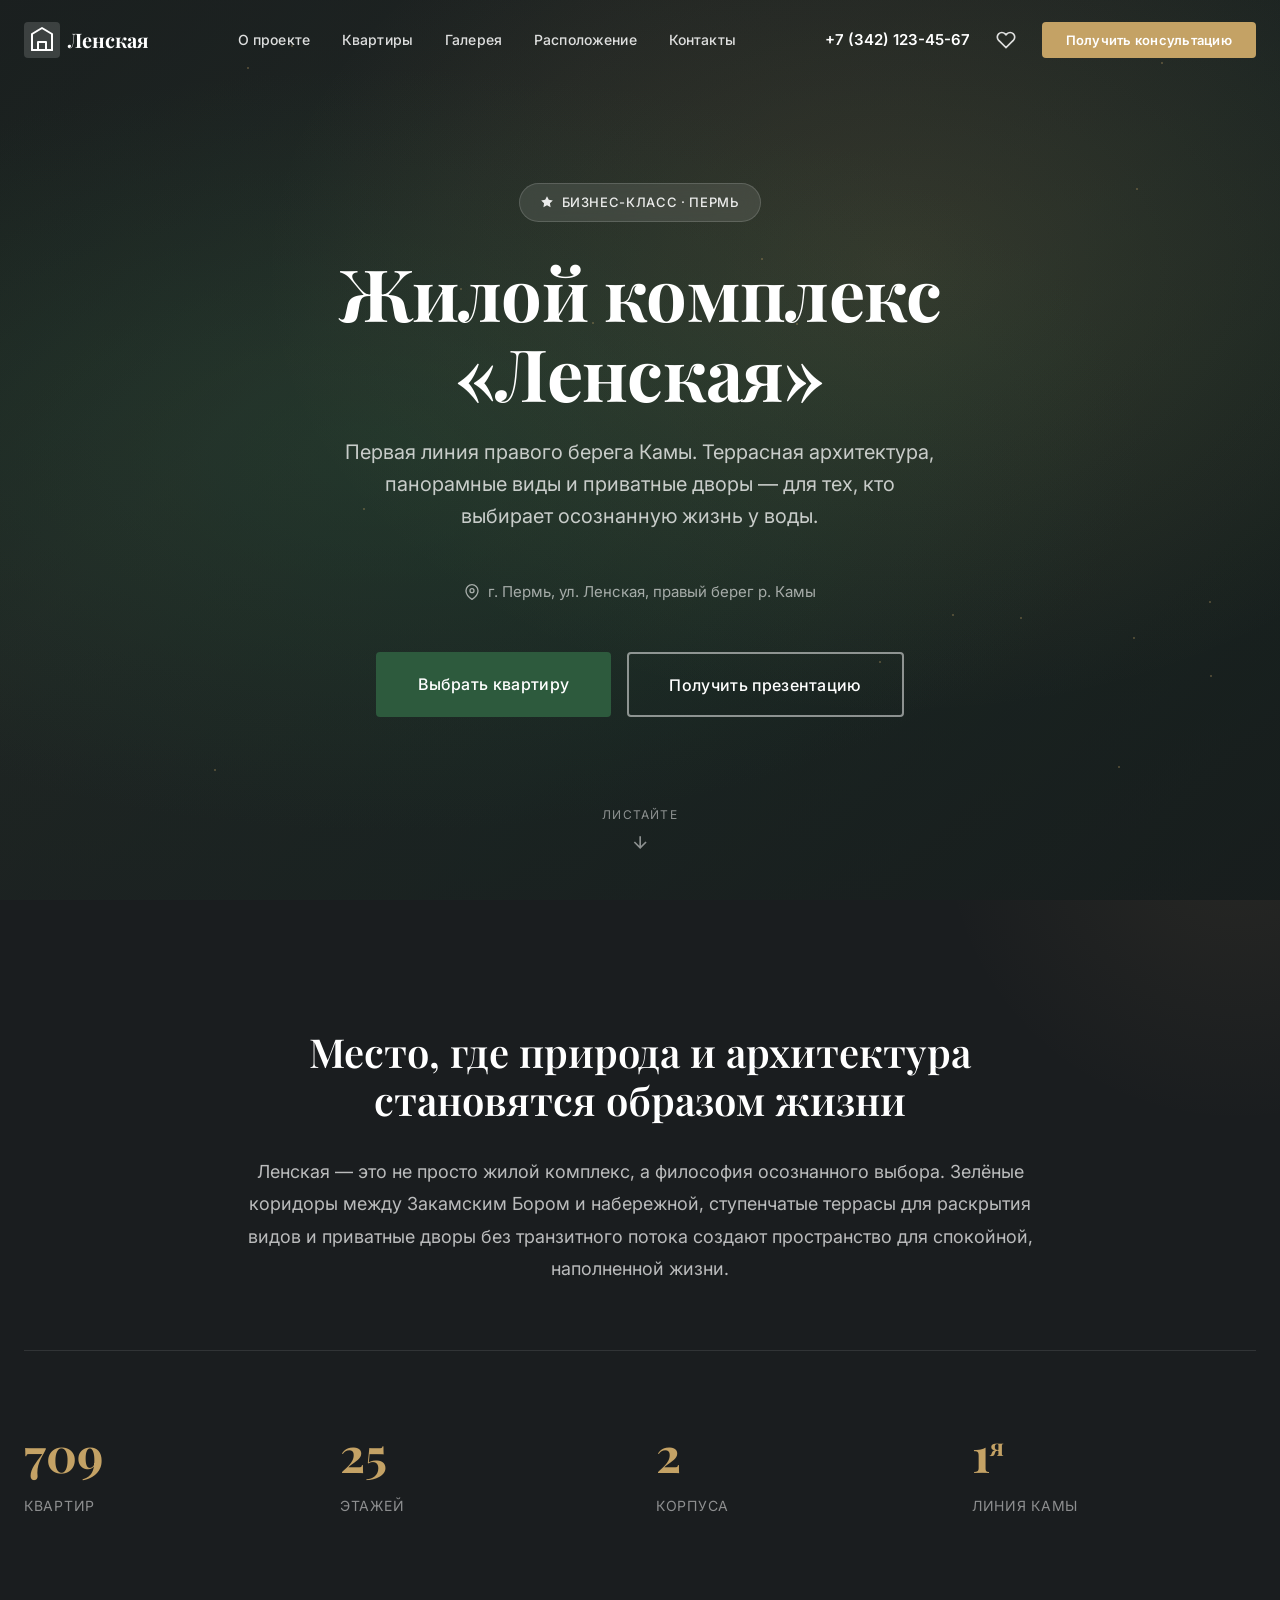
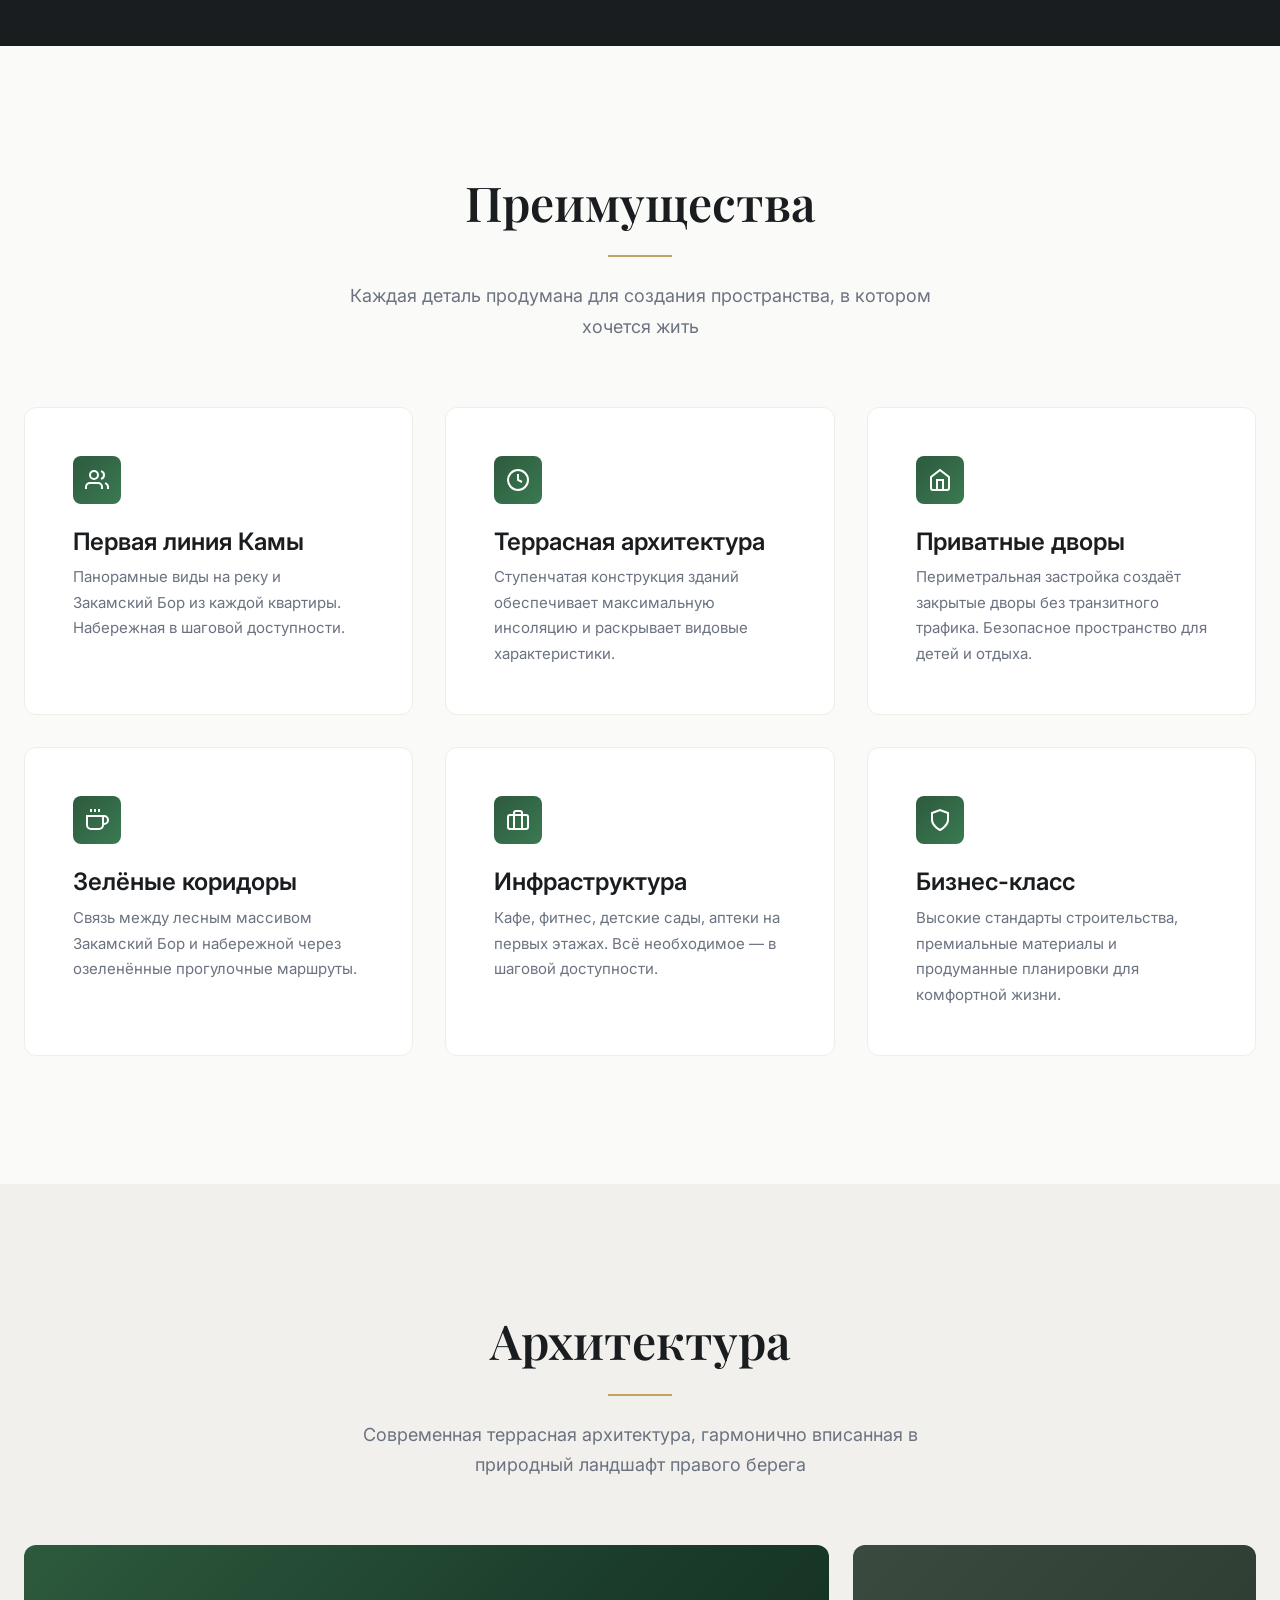
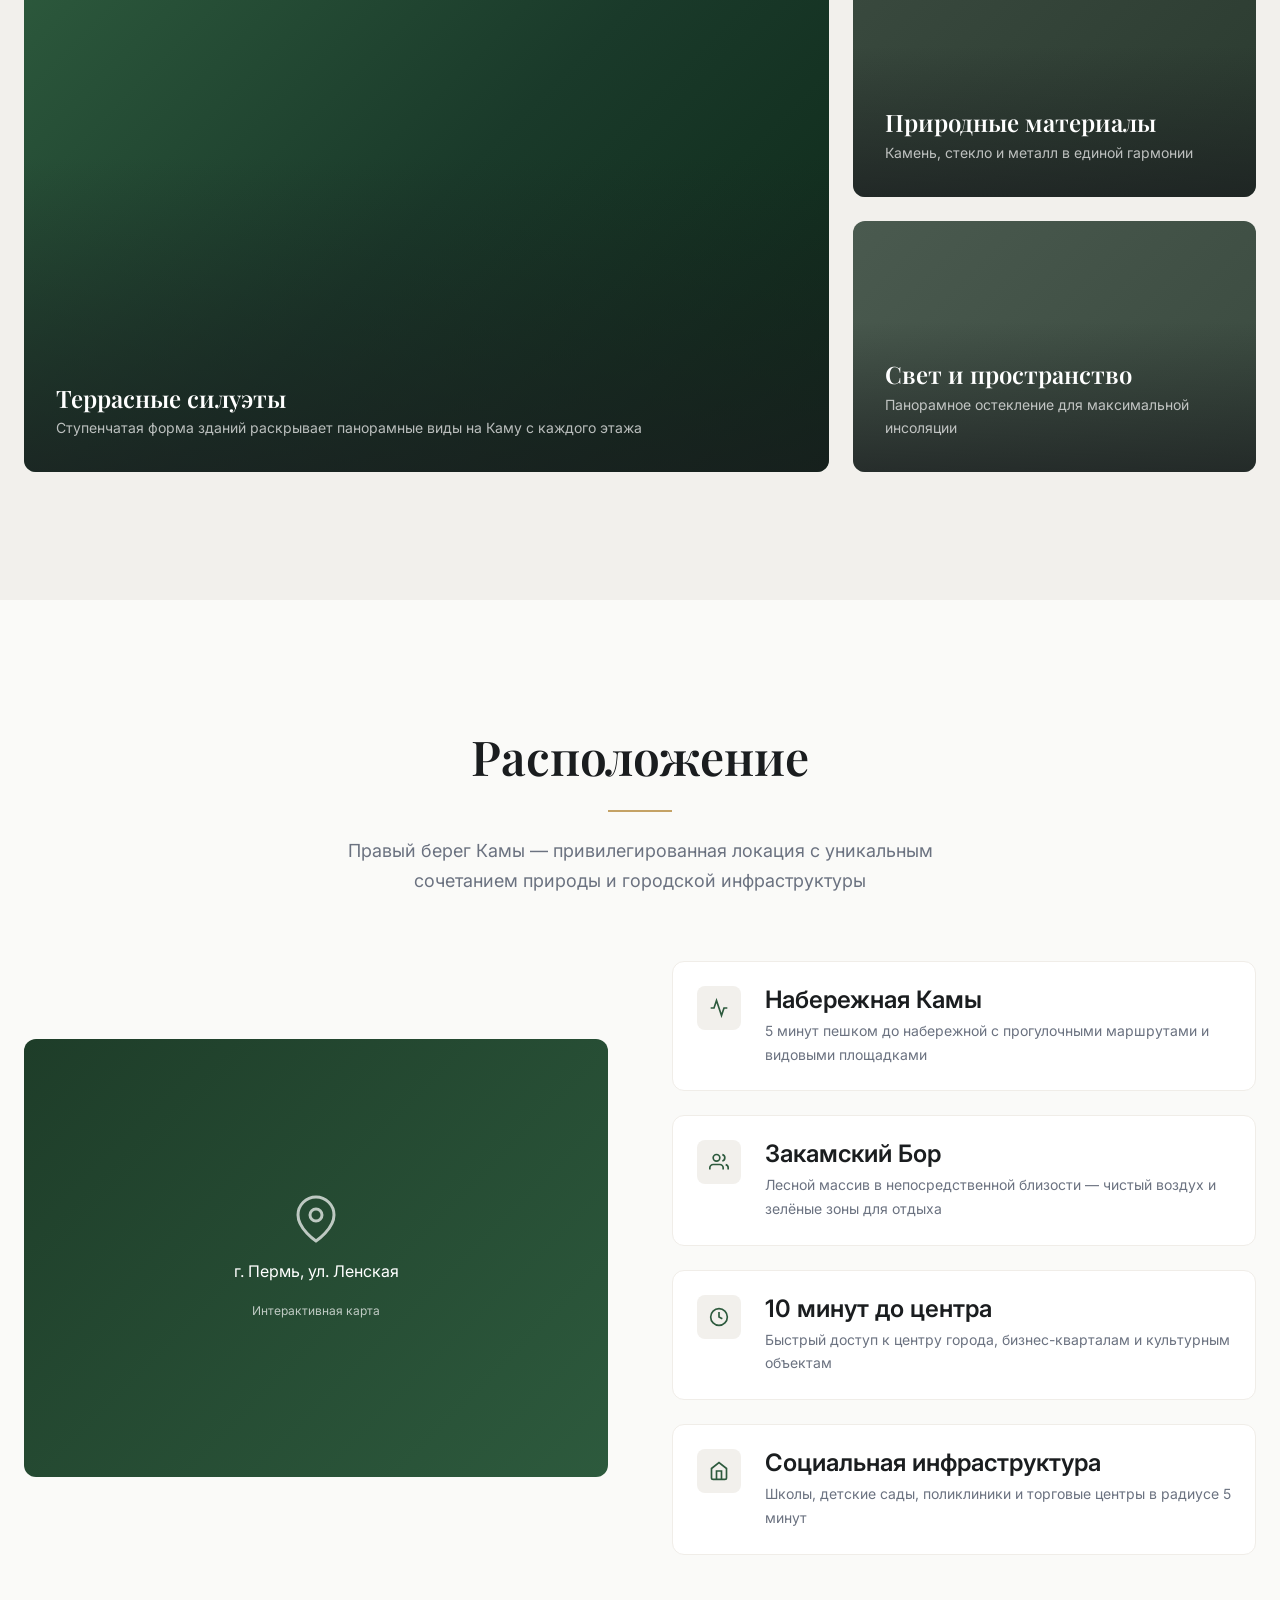
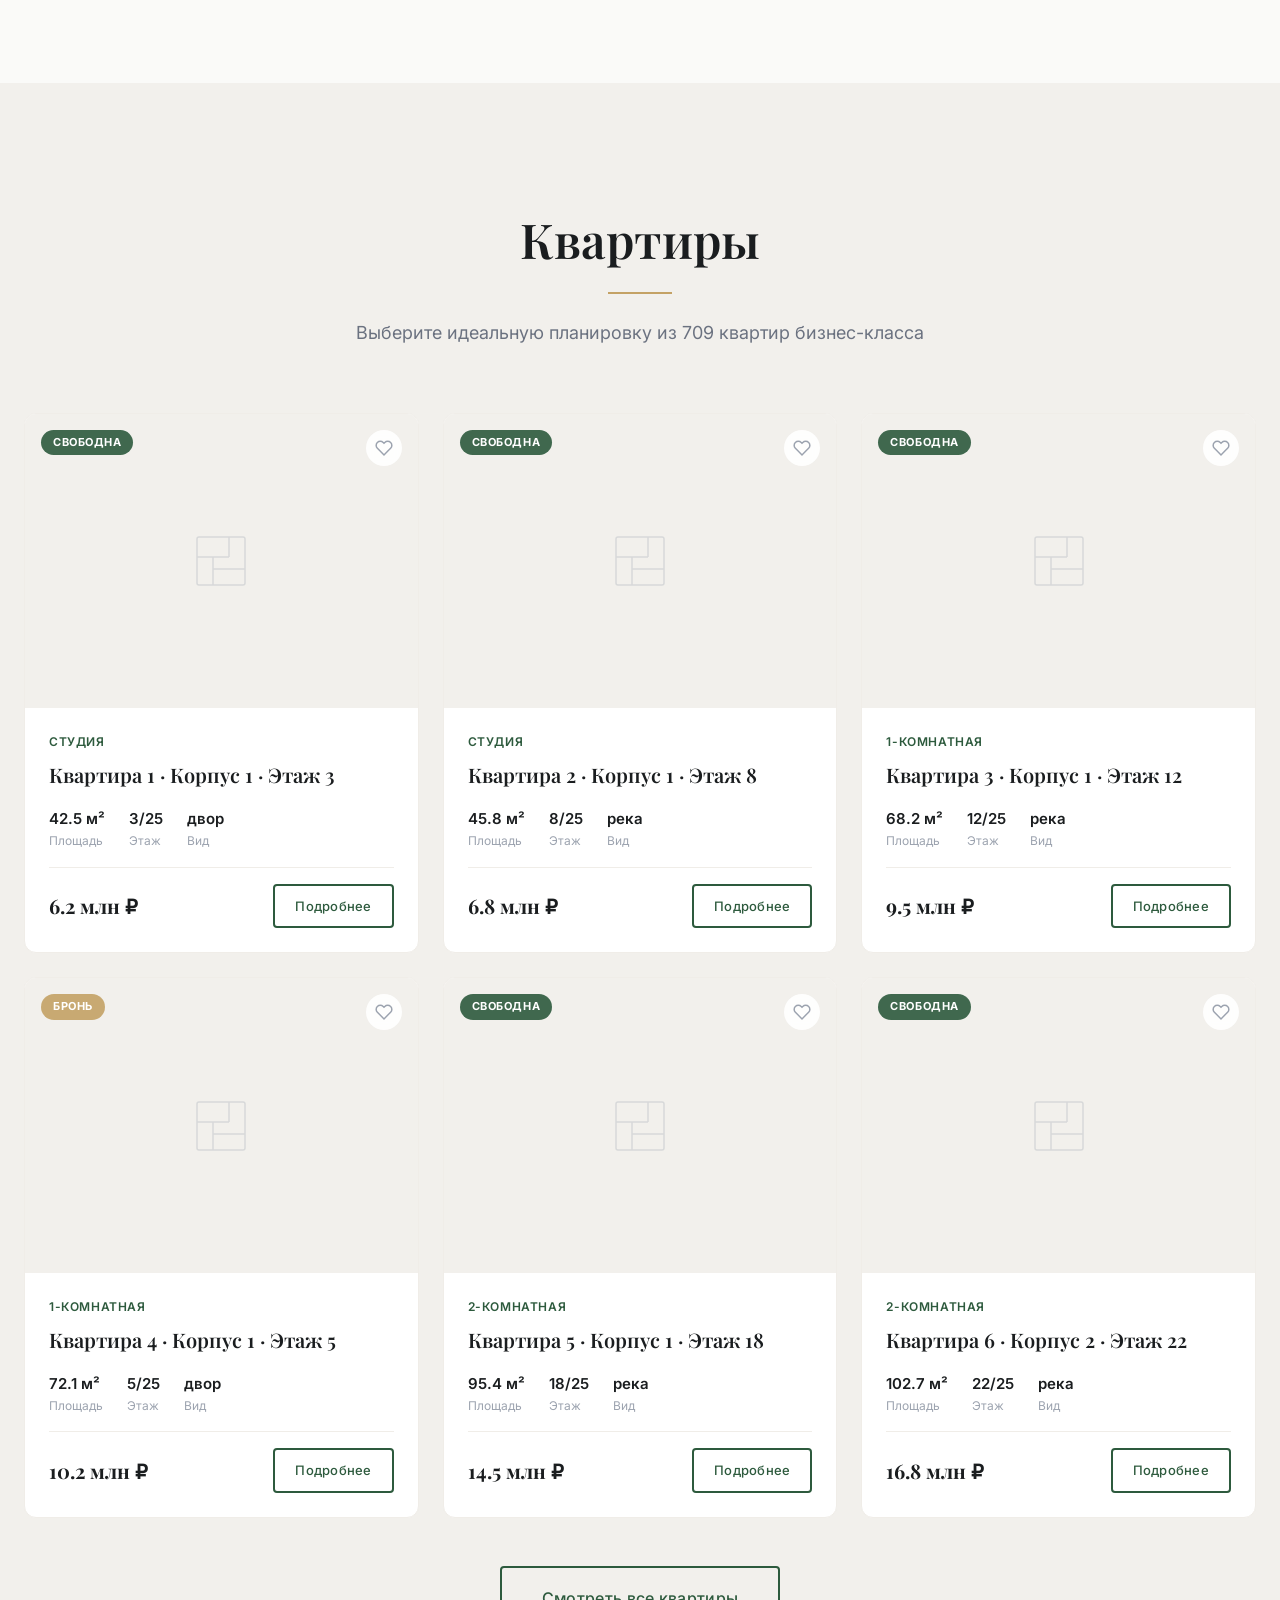
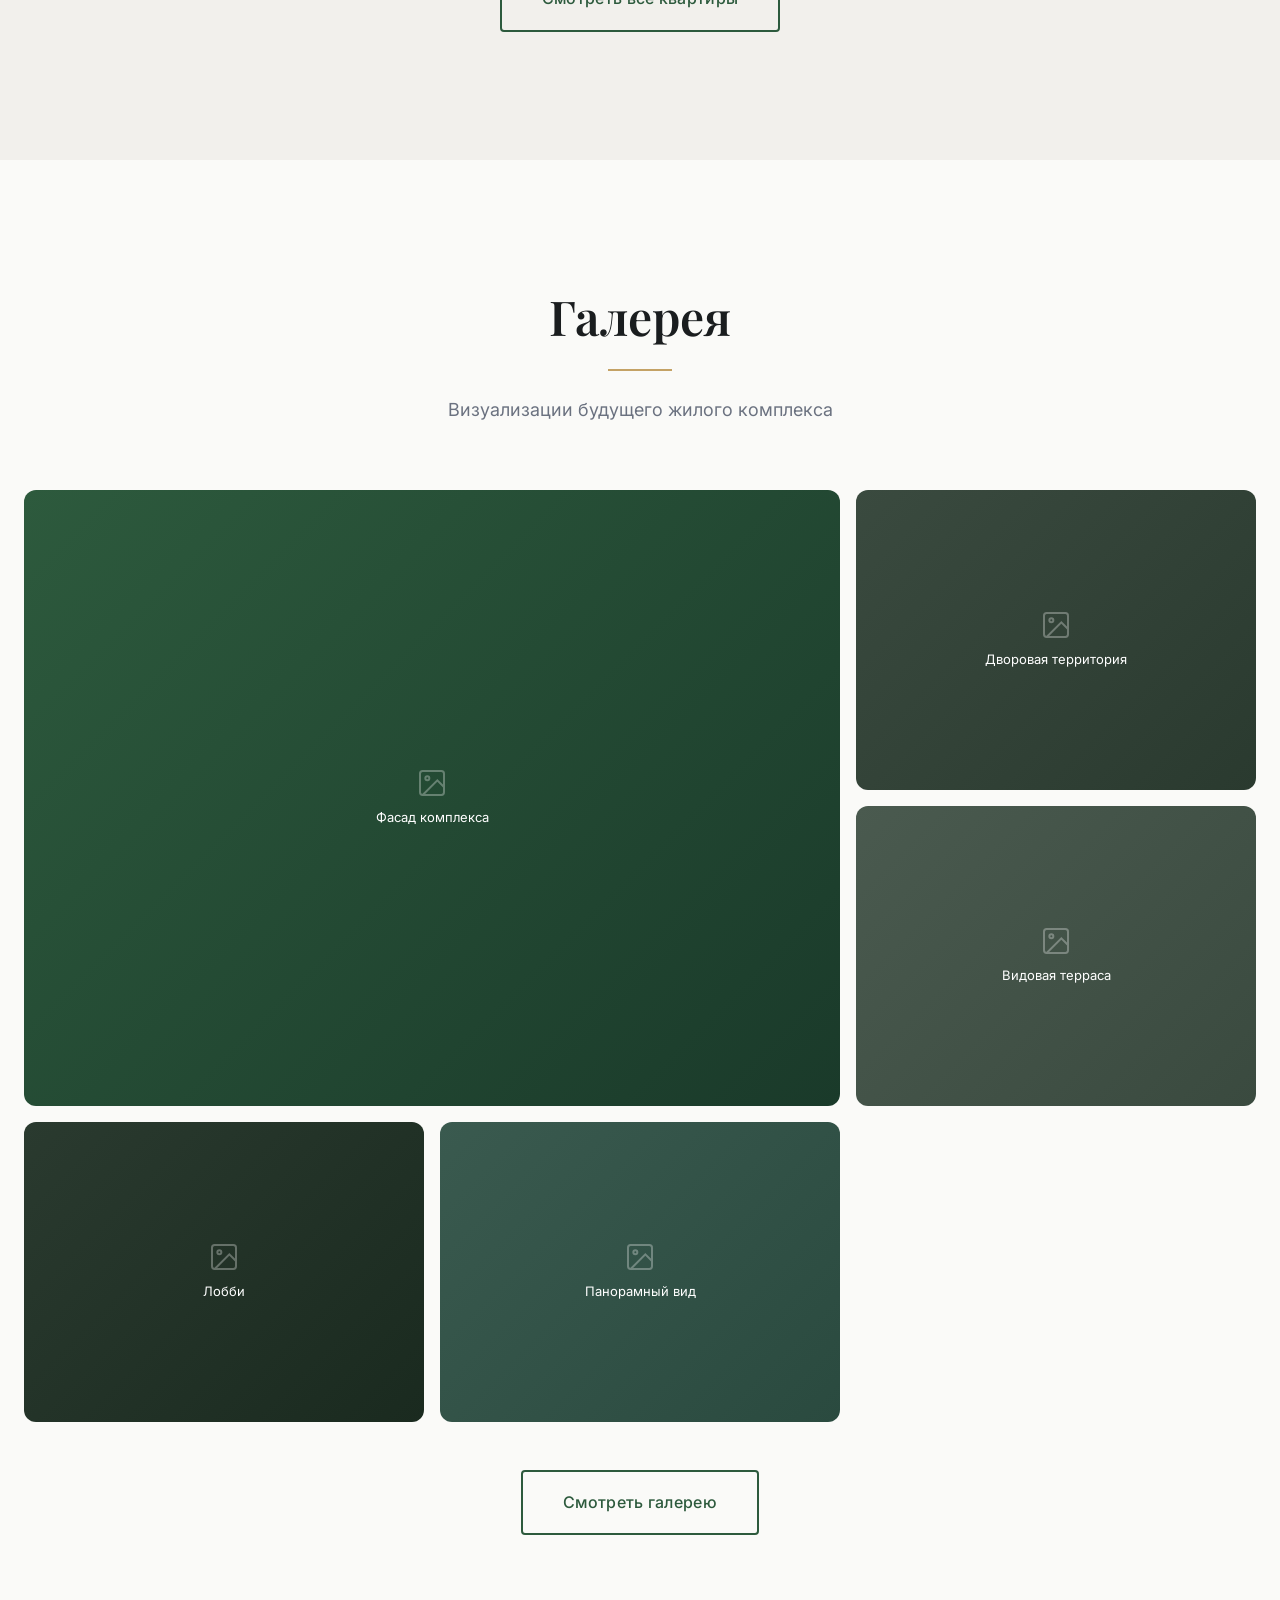
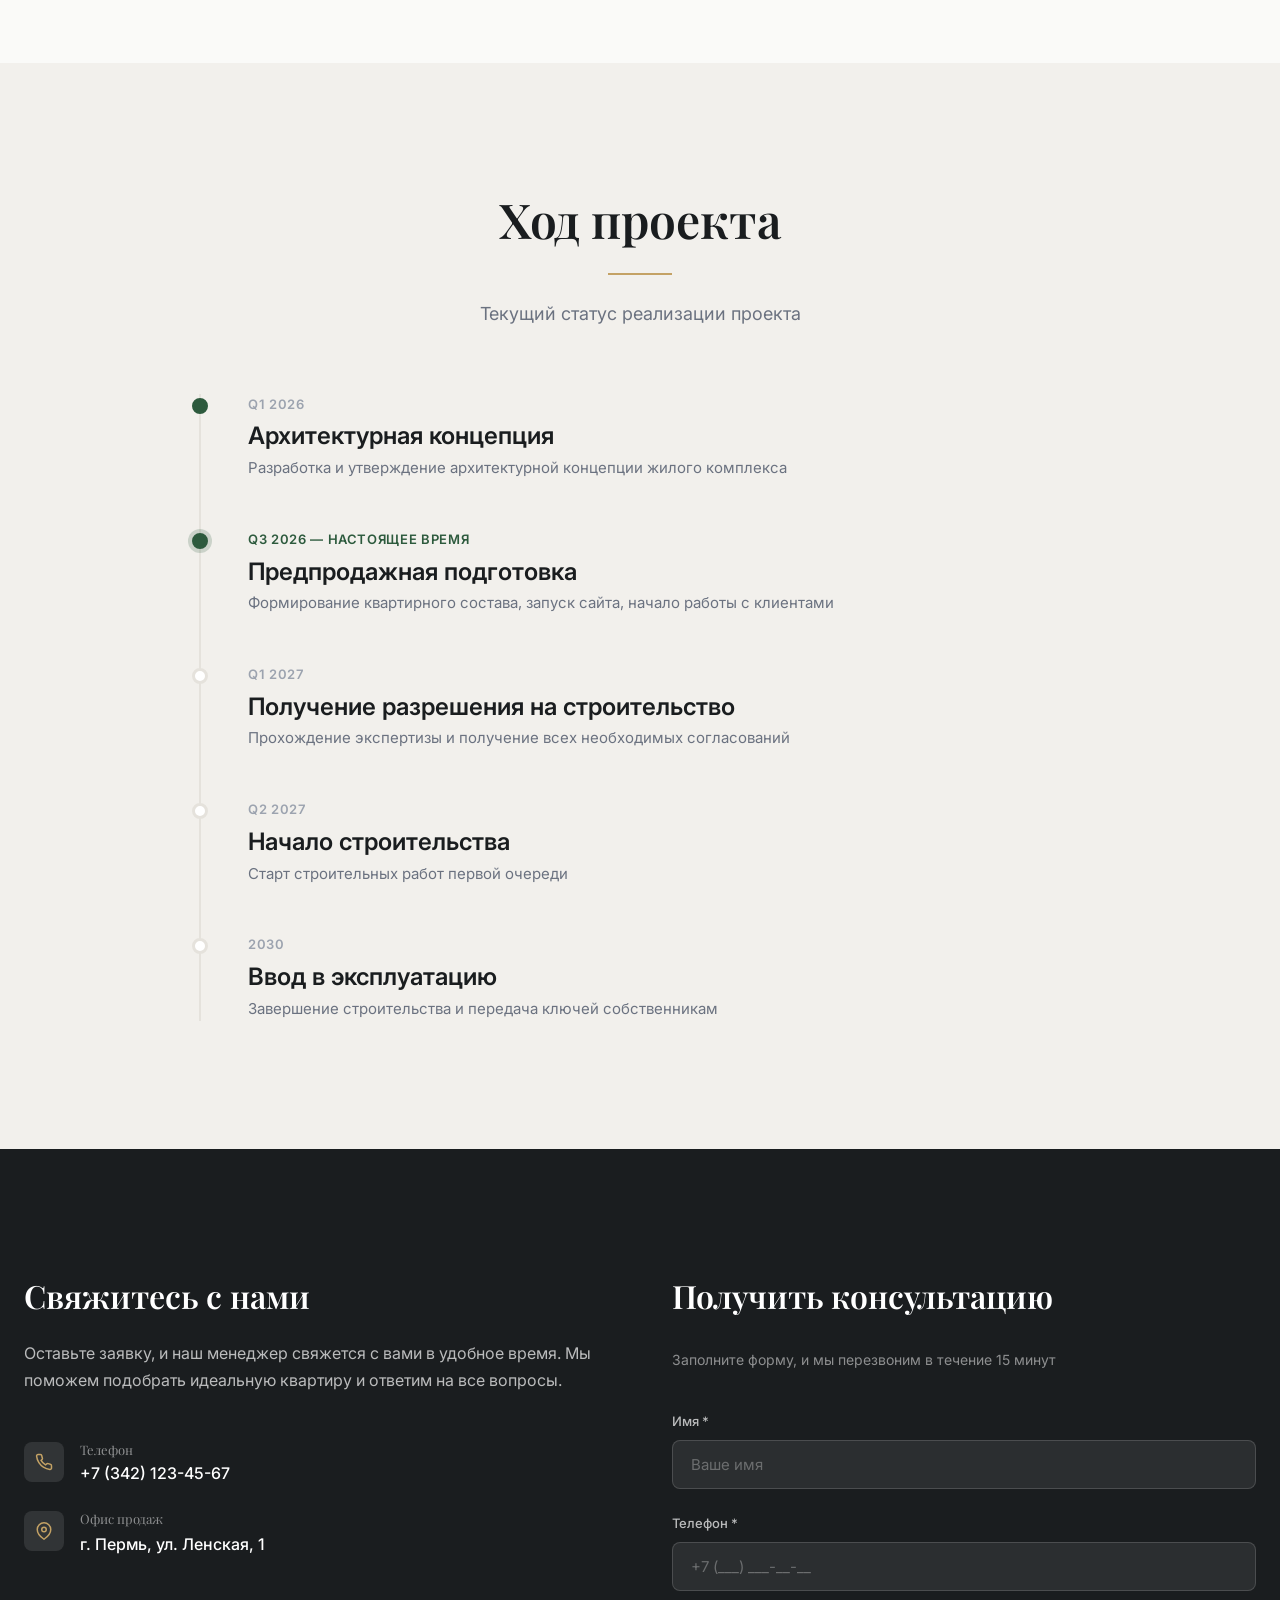
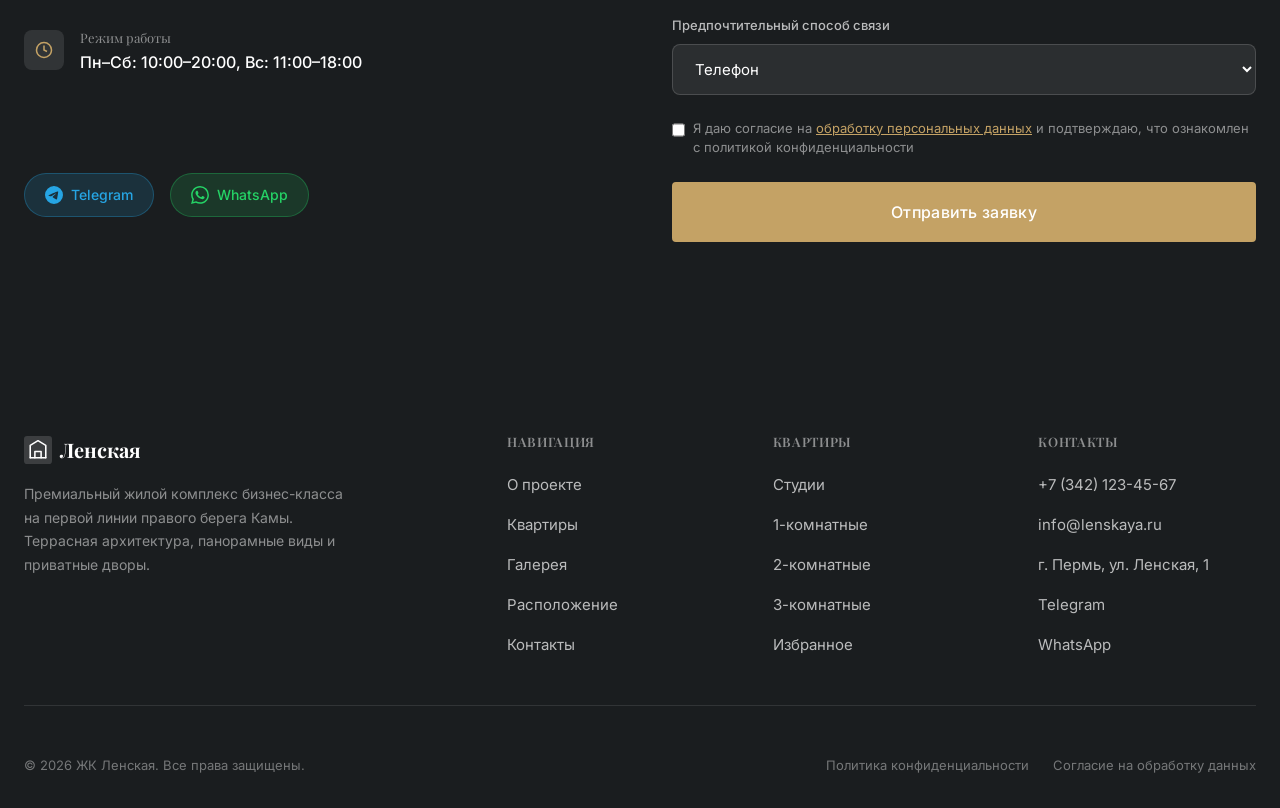
==== index.html @ f6984833 "Initial commit: Premium real estate website for ZK Lenskaya - 9 HTML pages: main, catalog, detail, f" ====
<!DOCTYPE html>
<html lang="ru">
<head>
  <meta charset="UTF-8">
  <meta name="viewport" content="width=device-width, initial-scale=1.0">
  <title>ЖК Ленская — Премиальный жилой комплекс бизнес-класса в Перми</title>
  <meta name="description" content="ЖК Ленская — жилой комплекс бизнес-класса на первой линии правого берега Камы. Панорамные виды, террасная архитектура, приватные дворы. Квартиры от 38 до 136 м².">
  <meta name="keywords" content="ЖК Ленская, квартиры Пермь, бизнес-класс, правый берег Камы, новостройки Пермь">
  <meta property="og:title" content="ЖК Ленская — Премиальный жилой комплекс бизнес-класса">
  <meta property="og:description" content="Первая линия правого берега Камы. Панорамные виды, террасная архитектура, приватные дворы.">
  <meta property="og:type" content="website">
  <meta property="og:url" content="https://kidw3st.github.io/lenskaya/">
  <meta property="og:image" content="https://kidw3st.github.io/lenskaya/images/og-image.jpg">
  <link rel="canonical" href="https://kidw3st.github.io/lenskaya/">
  <link rel="preconnect" href="https://fonts.googleapis.com">
  <link rel="preconnect" href="https://fonts.gstatic.com" crossorigin>
  <link href="https://fonts.googleapis.com/css2?family=Inter:wght@300;400;500;600;700&family=Playfair+Display:wght@400;500;600;700&display=swap" rel="stylesheet">
  <link rel="stylesheet" href="css/styles.css">
  <!-- Schema.org markup -->
  <script type="application/ld+json">
  {
    "@context": "https://schema.org",
    "@type": "RealEstateListing",
    "name": "ЖК Ленская",
    "description": "Премиальный жилой комплекс бизнес-класса на первой линии правого берега Камы",
    "url": "https://kidw3st.github.io/lenskaya/",
    "address": {
      "@type": "PostalAddress",
      "addressLocality": "Пермь",
      "addressRegion": "Пермский край",
      "streetAddress": "ул. Ленская"
    },
    "geo": {
      "@type": "GeoCoordinates",
      "latitude": 58.0105,
      "longitude": 56.2502
    }
  }
  </script>
</head>
<body>

  <!-- Header -->
  <header class="header" id="header">
    <div class="header-inner">
      <a href="index.html" class="header-logo">
        <svg class="header-logo-icon" viewBox="0 0 36 36" fill="none" xmlns="http://www.w3.org/2000/svg">
          <rect width="36" height="36" rx="4" fill="currentColor" opacity="0.15"/>
          <path d="M8 28V12L18 6L28 12V28" stroke="currentColor" stroke-width="2" stroke-linecap="round" stroke-linejoin="round"/>
          <path d="M14 28V20H22V28" stroke="currentColor" stroke-width="2" stroke-linecap="round" stroke-linejoin="round"/>
          <path d="M8 28H28" stroke="currentColor" stroke-width="2" stroke-linecap="round"/>
        </svg>
        Ленская
      </a>
      
      <nav class="header-nav">
        <a href="index.html#advantages">О проекте</a>
        <a href="apartments.html">Квартиры</a>
        <a href="gallery.html">Галерея</a>
        <a href="location.html">Расположение</a>
        <a href="contacts.html">Контакты</a>
      </nav>
      
      <div class="header-actions">
        <a href="tel:+73421234567" class="header-phone">+7 (342) 123-45-67</a>
        <a href="favorites.html" class="header-favorites" title="Избранное">
          <svg width="20" height="20" viewBox="0 0 24 24" fill="none" stroke="currentColor" stroke-width="2">
            <path d="M20.84 4.61a5.5 5.5 0 0 0-7.78 0L12 5.67l-1.06-1.06a5.5 5.5 0 0 0-7.78 7.78l1.06 1.06L12 21.23l7.78-7.78 1.06-1.06a5.5 5.5 0 0 0 0-7.78z"/>
          </svg>
          <span class="header-favorites-count">0</span>
        </a>
        <button class="header-cta" data-modal="modal-consult">Получить консультацию</button>
        <div class="burger" aria-label="Меню">
          <span></span>
          <span></span>
          <span></span>
        </div>
      </div>
    </div>
  </header>

  <!-- Mobile Menu -->
  <div class="mobile-menu">
    <nav>
      <a href="index.html#advantages">О проекте</a>
      <a href="apartments.html">Квартиры</a>
      <a href="gallery.html">Галерея</a>
      <a href="location.html">Расположение</a>
      <a href="contacts.html">Контакты</a>
      <a href="favorites.html">Избранное</a>
    </nav>
    <div class="mobile-menu-phone">
      <a href="tel:+73421234567">+7 (342) 123-45-67</a>
    </div>
    <div style="margin-top: 24px;">
      <button class="btn btn-gold" data-modal="modal-consult">Получить консультацию</button>
    </div>
  </div>

  <!-- Hero Section -->
  <section class="hero" id="hero">
    <div class="hero-bg">
      <div class="hero-bg-gradient"></div>
      <div class="hero-bg-image" style="background: linear-gradient(135deg, #1a2a1f 0%, #2d3d2f 30%, #1a3a2a 60%, #0d1f15 100%); width: 100%; height: 100%;"></div>
    </div>
    <div class="hero-particles"></div>
    <div class="hero-content">
      <div class="hero-badge">
        <svg width="14" height="14" viewBox="0 0 24 24" fill="currentColor"><path d="M12 2L15.09 8.26L22 9.27L17 14.14L18.18 21.02L12 17.77L5.82 21.02L7 14.14L2 9.27L8.91 8.26L12 2Z"/></svg>
        Бизнес-класс · Пермь
      </div>
      <h1>Жилой комплекс<br>«Ленская»</h1>
      <p class="hero-subtitle">Первая линия правого берега Камы. Террасная архитектура, панорамные виды и приватные дворы — для тех, кто выбирает осознанную жизнь у воды.</p>
      <div class="hero-location">
        <svg width="16" height="16" viewBox="0 0 24 24" fill="none" stroke="currentColor" stroke-width="2"><path d="M21 10c0 7-9 13-9 13s-9-6-9-13a9 9 0 0 1 18 0z"/><circle cx="12" cy="10" r="3"/></svg>
        г. Пермь, ул. Ленская, правый берег р. Камы
      </div>
      <div class="hero-ctas">
        <a href="apartments.html" class="btn btn-primary btn-lg">Выбрать квартиру</a>
        <button class="btn btn-secondary btn-lg" data-modal="modal-presentation">Получить презентацию</button>
      </div>
    </div>
    <div class="hero-scroll">
      <span>Листайте</span>
      <svg width="20" height="20" viewBox="0 0 24 24" fill="none" stroke="currentColor" stroke-width="2"><path d="M12 5v14M19 12l-7 7-7-7"/></svg>
    </div>
  </section>

  <!-- Manifest Section -->
  <section class="manifest section" id="manifest">
    <div class="container">
      <div class="manifest-content fade-in">
        <h2>Место, где природа и архитектура становятся образом жизни</h2>
        <p>Ленская — это не просто жилой комплекс, а философия осознанного выбора. Зелёные коридоры между Закамским Бором и набережной, ступенчатые террасы для раскрытия видов и приватные дворы без транзитного потока создают пространство для спокойной, наполненной жизни.</p>
      </div>
      <div class="manifest-stats fade-in">
        <div>
          <div class="manifest-stat-number">709</div>
          <div class="manifest-stat-label">квартир</div>
        </div>
        <div>
          <div class="manifest-stat-number">25</div>
          <div class="manifest-stat-label">этажей</div>
        </div>
        <div>
          <div class="manifest-stat-number">2</div>
          <div class="manifest-stat-label">корпуса</div>
        </div>
        <div>
          <div class="manifest-stat-number">1<sup style="font-size:0.5em">я</sup></div>
          <div class="manifest-stat-label">линия Камы</div>
        </div>
      </div>
    </div>
  </section>

  <!-- Advantages Section -->
  <section class="section" id="advantages">
    <div class="container">
      <div class="section-header fade-in">
        <h2>Преимущества</h2>
        <div class="section-divider"></div>
        <p>Каждая деталь продумана для создания пространства, в котором хочется жить</p>
      </div>
      <div class="advantages-grid">
        <div class="advantage-card fade-in">
          <div class="advantage-icon">
            <svg width="24" height="24" viewBox="0 0 24 24" fill="none" stroke="currentColor" stroke-width="2"><path d="M17 21v-2a4 4 0 0 0-4-4H5a4 4 0 0 0-4 4v2"/><circle cx="9" cy="7" r="4"/><path d="M23 21v-2a4 4 0 0 0-3-3.87"/><path d="M16 3.13a4 4 0 0 1 0 7.75"/></svg>
          </div>
          <h4>Первая линия Камы</h4>
          <p>Панорамные виды на реку и Закамский Бор из каждой квартиры. Набережная в шаговой доступности.</p>
        </div>
        <div class="advantage-card fade-in">
          <div class="advantage-icon">
            <svg width="24" height="24" viewBox="0 0 24 24" fill="none" stroke="currentColor" stroke-width="2"><path d="M12 22c5.523 0 10-4.477 10-10S17.523 2 12 2 2 6.477 2 12s4.477 10 10 10z"/><path d="M12 6v6l4 2"/></svg>
          </div>
          <h4>Террасная архитектура</h4>
          <p>Ступенчатая конструкция зданий обеспечивает максимальную инсоляцию и раскрывает видовые характеристики.</p>
        </div>
        <div class="advantage-card fade-in">
          <div class="advantage-icon">
            <svg width="24" height="24" viewBox="0 0 24 24" fill="none" stroke="currentColor" stroke-width="2"><path d="M3 9l9-7 9 7v11a2 2 0 0 1-2 2H5a2 2 0 0 1-2-2z"/><polyline points="9,22 9,12 15,12 15,22"/></svg>
          </div>
          <h4>Приватные дворы</h4>
          <p>Периметральная застройка создаёт закрытые дворы без транзитного трафика. Безопасное пространство для детей и отдыха.</p>
        </div>
        <div class="advantage-card fade-in">
          <div class="advantage-icon">
            <svg width="24" height="24" viewBox="0 0 24 24" fill="none" stroke="currentColor" stroke-width="2"><path d="M18 8h1a4 4 0 0 1 0 8h-1"/><path d="M2 8h16v9a4 4 0 0 1-4 4H6a4 4 0 0 1-4-4V8z"/><line x1="6" y1="1" x2="6" y2="4"/><line x1="10" y1="1" x2="10" y2="4"/><line x1="14" y1="1" x2="14" y2="4"/></svg>
          </div>
          <h4>Зелёные коридоры</h4>
          <p>Связь между лесным массивом Закамский Бор и набережной через озеленённые прогулочные маршруты.</p>
        </div>
        <div class="advantage-card fade-in">
          <div class="advantage-icon">
            <svg width="24" height="24" viewBox="0 0 24 24" fill="none" stroke="currentColor" stroke-width="2"><rect x="2" y="7" width="20" height="14" rx="2" ry="2"/><path d="M16 21V5a2 2 0 0 0-2-2h-4a2 2 0 0 0-2 2v16"/></svg>
          </div>
          <h4>Инфраструктура</h4>
          <p>Кафе, фитнес, детские сады, аптеки на первых этажах. Всё необходимое — в шаговой доступности.</p>
        </div>
        <div class="advantage-card fade-in">
          <div class="advantage-icon">
            <svg width="24" height="24" viewBox="0 0 24 24" fill="none" stroke="currentColor" stroke-width="2"><path d="M12 22s8-4 8-10V5l-8-3-8 3v7c0 6 8 10 8 10z"/></svg>
          </div>
          <h4>Бизнес-класс</h4>
          <p>Высокие стандарты строительства, премиальные материалы и продуманные планировки для комфортной жизни.</p>
        </div>
      </div>
    </div>
  </section>

  <!-- Architecture Section -->
  <section class="section" id="architecture" style="background: var(--color-bg-alt);">
    <div class="container">
      <div class="section-header fade-in">
        <h2>Архитектура</h2>
        <div class="section-divider"></div>
        <p>Современная террасная архитектура, гармонично вписанная в природный ландшафт правого берега</p>
      </div>
      <div class="arch-showcase">
        <div class="arch-card large fade-in-left">
          <div class="arch-card-bg" style="background: linear-gradient(135deg, #2d5a3d 0%, #1a3a2a 50%, #0d2818 100%); width: 100%; height: 100%;"></div>
          <div class="arch-card-overlay">
            <h4>Террасные силуэты</h4>
            <p>Ступенчатая форма зданий раскрывает панорамные виды на Каму с каждого этажа</p>
          </div>
        </div>
        <div class="arch-card fade-in-right">
          <div class="arch-card-bg" style="background: linear-gradient(135deg, #3a4a3f 0%, #2a3a2f 100%); width: 100%; height: 100%;"></div>
          <div class="arch-card-overlay">
            <h4>Природные материалы</h4>
            <p>Камень, стекло и металл в единой гармонии</p>
          </div>
        </div>
        <div class="arch-card fade-in-right">
          <div class="arch-card-bg" style="background: linear-gradient(135deg, #4a5a4f 0%, #3a4a3f 100%); width: 100%; height: 100%;"></div>
          <div class="arch-card-overlay">
            <h4>Свет и пространство</h4>
            <p>Панорамное остекление для максимальной инсоляции</p>
          </div>
        </div>
      </div>
    </div>
  </section>

  <!-- Location Preview -->
  <section class="section" id="location">
    <div class="container">
      <div class="section-header fade-in">
        <h2>Расположение</h2>
        <div class="section-divider"></div>
        <p>Правый берег Камы — привилегированная локация с уникальным сочетанием природы и городской инфраструктуры</p>
      </div>
      <div class="location-grid">
        <div class="location-map fade-in-left">
          <div class="map-placeholder">
            <svg viewBox="0 0 24 24" fill="none" stroke="currentColor" stroke-width="1.5"><path d="M21 10c0 7-9 13-9 13s-9-6-9-13a9 9 0 0 1 18 0z"/><circle cx="12" cy="10" r="3"/></svg>
            <span>г. Пермь, ул. Ленская</span>
            <span style="font-size: 0.75rem; opacity: 0.7;">Интерактивная карта</span>
          </div>
        </div>
        <div class="location-features fade-in-right">
          <div class="location-feature">
            <div class="location-feature-icon">
              <svg width="20" height="20" viewBox="0 0 24 24" fill="none" stroke="currentColor" stroke-width="2"><path d="M22 12h-4l-3 9L9 3l-3 9H2"/></svg>
            </div>
            <div>
              <h4>Набережная Камы</h4>
              <p>5 минут пешком до набережной с прогулочными маршрутами и видовыми площадками</p>
            </div>
          </div>
          <div class="location-feature">
            <div class="location-feature-icon">
              <svg width="20" height="20" viewBox="0 0 24 24" fill="none" stroke="currentColor" stroke-width="2"><path d="M17 21v-2a4 4 0 0 0-4-4H5a4 4 0 0 0-4 4v2"/><circle cx="9" cy="7" r="4"/><path d="M23 21v-2a4 4 0 0 0-3-3.87"/><path d="M16 3.13a4 4 0 0 1 0 7.75"/></svg>
            </div>
            <div>
              <h4>Закамский Бор</h4>
              <p>Лесной массив в непосредственной близости — чистый воздух и зелёные зоны для отдыха</p>
            </div>
          </div>
          <div class="location-feature">
            <div class="location-feature-icon">
              <svg width="20" height="20" viewBox="0 0 24 24" fill="none" stroke="currentColor" stroke-width="2"><circle cx="12" cy="12" r="10"/><polyline points="12,6 12,12 16,14"/></svg>
            </div>
            <div>
              <h4>10 минут до центра</h4>
              <p>Быстрый доступ к центру города, бизнес-кварталам и культурным объектам</p>
            </div>
          </div>
          <div class="location-feature">
            <div class="location-feature-icon">
              <svg width="20" height="20" viewBox="0 0 24 24" fill="none" stroke="currentColor" stroke-width="2"><path d="M3 9l9-7 9 7v11a2 2 0 0 1-2 2H5a2 2 0 0 1-2-2z"/><polyline points="9,22 9,12 15,12 15,22"/></svg>
            </div>
            <div>
              <h4>Социальная инфраструктура</h4>
              <p>Школы, детские сады, поликлиники и торговые центры в радиусе 5 минут</p>
            </div>
          </div>
        </div>
      </div>
    </div>
  </section>

  <!-- Apartments Preview -->
  <section class="section" id="apartments" style="background: var(--color-bg-alt);">
    <div class="container">
      <div class="section-header fade-in">
        <h2>Квартиры</h2>
        <div class="section-divider"></div>
        <p>Выберите идеальную планировку из 709 квартир бизнес-класса</p>
      </div>
      <div class="apartments-grid" id="home-apartments-grid">
        <!-- Rendered by JS -->
      </div>
      <div class="load-more-wrap fade-in">
        <a href="apartments.html" class="btn btn-outline btn-lg">Смотреть все квартиры</a>
      </div>
    </div>
  </section>

  <!-- Gallery Preview -->
  <section class="section" id="gallery">
    <div class="container">
      <div class="section-header fade-in">
        <h2>Галерея</h2>
        <div class="section-divider"></div>
        <p>Визуализации будущего жилого комплекса</p>
      </div>
      <div class="gallery-grid">
        <div class="gallery-item large fade-in">
          <div class="gallery-placeholder" style="background: linear-gradient(135deg, #2d5a3d, #1a3a2a); color: white;">
            <svg viewBox="0 0 24 24" fill="none" stroke="currentColor" stroke-width="1.5"><rect x="3" y="3" width="18" height="18" rx="2" ry="2"/><circle cx="8.5" cy="8.5" r="1.5"/><polyline points="21,15 16,10 5,21"/></svg>
            <span>Фасад комплекса</span>
          </div>
        </div>
        <div class="gallery-item fade-in">
          <div class="gallery-placeholder" style="background: linear-gradient(135deg, #3a4a3f, #2a3a2f); color: white;">
            <svg viewBox="0 0 24 24" fill="none" stroke="currentColor" stroke-width="1.5"><rect x="3" y="3" width="18" height="18" rx="2" ry="2"/><circle cx="8.5" cy="8.5" r="1.5"/><polyline points="21,15 16,10 5,21"/></svg>
            <span>Дворовая территория</span>
          </div>
        </div>
        <div class="gallery-item fade-in">
          <div class="gallery-placeholder" style="background: linear-gradient(135deg, #4a5a4f, #3a4a3f); color: white;">
            <svg viewBox="0 0 24 24" fill="none" stroke="currentColor" stroke-width="1.5"><rect x="3" y="3" width="18" height="18" rx="2" ry="2"/><circle cx="8.5" cy="8.5" r="1.5"/><polyline points="21,15 16,10 5,21"/></svg>
            <span>Видовая терраса</span>
          </div>
        </div>
        <div class="gallery-item fade-in">
          <div class="gallery-placeholder" style="background: linear-gradient(135deg, #2a3a2f, #1a2a1f); color: white;">
            <svg viewBox="0 0 24 24" fill="none" stroke="currentColor" stroke-width="1.5"><rect x="3" y="3" width="18" height="18" rx="2" ry="2"/><circle cx="8.5" cy="8.5" r="1.5"/><polyline points="21,15 16,10 5,21"/></svg>
            <span>Лобби</span>
          </div>
        </div>
        <div class="gallery-item fade-in">
          <div class="gallery-placeholder" style="background: linear-gradient(135deg, #3a5a4f, #2a4a3f); color: white;">
            <svg viewBox="0 0 24 24" fill="none" stroke="currentColor" stroke-width="1.5"><rect x="3" y="3" width="18" height="18" rx="2" ry="2"/><circle cx="8.5" cy="8.5" r="1.5"/><polyline points="21,15 16,10 5,21"/></svg>
            <span>Панорамный вид</span>
          </div>
        </div>
      </div>
      <div class="load-more-wrap fade-in" style="margin-top: var(--space-2xl);">
        <a href="gallery.html" class="btn btn-outline btn-lg">Смотреть галерею</a>
      </div>
    </div>
  </section>

  <!-- Progress Section -->
  <section class="section" id="progress" style="background: var(--color-bg-alt);">
    <div class="container">
      <div class="section-header fade-in">
        <h2>Ход проекта</h2>
        <div class="section-divider"></div>
        <p>Текущий статус реализации проекта</p>
      </div>
      <div class="container-narrow">
        <div class="timeline fade-in">
          <div class="timeline-item completed">
            <div class="timeline-dot"></div>
            <div class="timeline-date">Q1 2026</div>
            <div class="timeline-content">
              <h4>Архитектурная концепция</h4>
              <p>Разработка и утверждение архитектурной концепции жилого комплекса</p>
            </div>
          </div>
          <div class="timeline-item active">
            <div class="timeline-dot"></div>
            <div class="timeline-date">Q3 2026 — настоящее время</div>
            <div class="timeline-content">
              <h4>Предпродажная подготовка</h4>
              <p>Формирование квартирного состава, запуск сайта, начало работы с клиентами</p>
            </div>
          </div>
          <div class="timeline-item">
            <div class="timeline-dot"></div>
            <div class="timeline-date">Q1 2027</div>
            <div class="timeline-content">
              <h4>Получение разрешения на строительство</h4>
              <p>Прохождение экспертизы и получение всех необходимых согласований</p>
            </div>
          </div>
          <div class="timeline-item">
            <div class="timeline-dot"></div>
            <div class="timeline-date">Q2 2027</div>
            <div class="timeline-content">
              <h4>Начало строительства</h4>
              <p>Старт строительных работ первой очереди</p>
            </div>
          </div>
          <div class="timeline-item">
            <div class="timeline-dot"></div>
            <div class="timeline-date">2030</div>
            <div class="timeline-content">
              <h4>Ввод в эксплуатацию</h4>
              <p>Завершение строительства и передача ключей собственникам</p>
            </div>
          </div>
        </div>
      </div>
    </div>
  </section>

  <!-- Contact Form Section -->
  <section class="contact-section section" id="contact-form">
    <div class="container">
      <div class="contact-grid">
        <div class="contact-info fade-in-left">
          <h3>Свяжитесь с нами</h3>
          <p>Оставьте заявку, и наш менеджер свяжется с вами в удобное время. Мы поможем подобрать идеальную квартиру и ответим на все вопросы.</p>
          <div class="contact-details">
            <div class="contact-detail">
              <div class="contact-detail-icon">
                <svg width="18" height="18" viewBox="0 0 24 24" fill="none" stroke="currentColor" stroke-width="2"><path d="M22 16.92v3a2 2 0 0 1-2.18 2 19.79 19.79 0 0 1-8.63-3.07 19.5 19.5 0 0 1-6-6 19.79 19.79 0 0 1-3.07-8.67A2 2 0 0 1 4.11 2h3a2 2 0 0 1 2 1.72 12.84 12.84 0 0 0 .7 2.81 2 2 0 0 1-.45 2.11L8.09 9.91a16 16 0 0 0 6 6l1.27-1.27a2 2 0 0 1 2.11-.45 12.84 12.84 0 0 0 2.81.7A2 2 0 0 1 22 16.92z"/></svg>
              </div>
              <div class="contact-detail-text">
                <h5>Телефон</h5>
                <a href="tel:+73421234567">+7 (342) 123-45-67</a>
              </div>
            </div>
            <div class="contact-detail">
              <div class="contact-detail-icon">
                <svg width="18" height="18" viewBox="0 0 24 24" fill="none" stroke="currentColor" stroke-width="2"><path d="M21 10c0 7-9 13-9 13s-9-6-9-13a9 9 0 0 1 18 0z"/><circle cx="12" cy="10" r="3"/></svg>
              </div>
              <div class="contact-detail-text">
                <h5>Офис продаж</h5>
                <p>г. Пермь, ул. Ленская, 1</p>
              </div>
            </div>
            <div class="contact-detail">
              <div class="contact-detail-icon">
                <svg width="18" height="18" viewBox="0 0 24 24" fill="none" stroke="currentColor" stroke-width="2"><circle cx="12" cy="12" r="10"/><polyline points="12,6 12,12 16,14"/></svg>
              </div>
              <div class="contact-detail-text">
                <h5>Режим работы</h5>
                <p>Пн–Сб: 10:00–20:00, Вс: 11:00–18:00</p>
              </div>
            </div>
          </div>
          <div class="contact-messengers">
            <a href="https://t.me/lenskaya" target="_blank" class="messenger-btn telegram">
              <svg width="18" height="18" viewBox="0 0 24 24" fill="currentColor"><path d="M11.944 0A12 12 0 0 0 0 12a12 12 0 0 0 12 12 12 12 0 0 0 12-12A12 12 0 0 0 12 0a12 12 0 0 0-.056 0zm4.962 7.224c.1-.002.321.023.465.14a.506.506 0 0 1 .171.325c.016.093.036.306.02.472-.18 1.898-.962 6.502-1.36 8.627-.168.9-.499 1.201-.82 1.23-.696.065-1.225-.46-1.9-.902-1.056-.693-1.653-1.124-2.678-1.8-1.185-.78-.417-1.21.258-1.91.177-.184 3.247-2.977 3.307-3.23.007-.032.014-.15-.056-.212s-.174-.041-.249-.024c-.106.024-1.793 1.14-5.061 3.345-.479.33-.913.49-1.302.48-.428-.008-1.252-.241-1.865-.44-.752-.245-1.349-.374-1.297-.789.027-.216.325-.437.893-.663 3.498-1.524 5.83-2.529 6.998-3.014 3.332-1.386 4.025-1.627 4.476-1.635z"/></svg>
              Telegram
            </a>
            <a href="https://wa.me/73421234567" target="_blank" class="messenger-btn whatsapp">
              <svg width="18" height="18" viewBox="0 0 24 24" fill="currentColor"><path d="M17.472 14.382c-.297-.149-1.758-.867-2.03-.967-.273-.099-.471-.148-.67.15-.197.297-.767.966-.94 1.164-.173.199-.347.223-.644.075-.297-.15-1.255-.463-2.39-1.475-.883-.788-1.48-1.761-1.653-2.059-.173-.297-.018-.458.13-.606.134-.133.298-.347.446-.52.149-.174.198-.298.298-.497.099-.198.05-.371-.025-.52-.075-.149-.669-1.612-.916-2.207-.242-.579-.487-.5-.669-.51-.173-.008-.371-.01-.57-.01-.198 0-.52.074-.792.372-.272.297-1.04 1.016-1.04 2.479 0 1.462 1.065 2.875 1.213 3.074.149.198 2.096 3.2 5.077 4.487.709.306 1.262.489 1.694.625.712.227 1.36.195 1.871.118.571-.085 1.758-.719 2.006-1.413.248-.694.248-1.289.173-1.413-.074-.124-.272-.198-.57-.347m-5.421 7.403h-.004a9.87 9.87 0 0 1-5.031-1.378l-.361-.214-3.741.982.998-3.648-.235-.374a9.86 9.86 0 0 1-1.51-5.26c.001-5.45 4.436-9.884 9.888-9.884 2.64 0 5.122 1.03 6.988 2.898a9.825 9.825 0 0 1 2.893 6.994c-.003 5.45-4.437 9.884-9.885 9.884m8.413-18.297A11.815 11.815 0 0 0 12.05 0C5.495 0 .16 5.335.157 11.892c0 2.096.547 4.142 1.588 5.945L.057 24l6.305-1.654a11.882 11.882 0 0 0 5.683 1.448h.005c6.554 0 11.89-5.335 11.893-11.893a11.821 11.821 0 0 0-3.48-8.413z"/></svg>
              WhatsApp
            </a>
          </div>
        </div>
        <div class="fade-in-right">
          <form class="form" data-form="consultation">
            <h3 style="color: white; margin-bottom: 8px;">Получить консультацию</h3>
            <p style="color: rgba(255,255,255,0.5); font-size: 0.875rem; margin-bottom: 16px;">Заполните форму, и мы перезвоним в течение 15 минут</p>
            <div class="form-group">
              <label class="form-label" for="consult-name">Имя *</label>
              <input type="text" id="consult-name" name="name" class="form-input" placeholder="Ваше имя" required>
            </div>
            <div class="form-group">
              <label class="form-label" for="consult-phone">Телефон *</label>
              <input type="tel" id="consult-phone" name="phone" class="form-input" placeholder="+7 (___) ___-__-__" required>
            </div>
            <div class="form-group">
              <label class="form-label" for="consult-contact">Предпочтительный способ связи</label>
              <select id="consult-contact" name="contact_method" class="form-input">
                <option value="phone">Телефон</option>
                <option value="telegram">Telegram</option>
                <option value="whatsapp">WhatsApp</option>
              </select>
            </div>
            <div class="form-checkbox">
              <input type="checkbox" id="consult-consent" name="consent" required>
              <label for="consult-consent">Я даю согласие на <a href="legal.html">обработку персональных данных</a> и подтверждаю, что ознакомлен с политикой конфиденциальности</label>
            </div>
            <button type="submit" class="btn btn-gold btn-lg" style="width: 100%;">Отправить заявку</button>
          </form>
          <div class="form-success">
            <h4>Заявка отправлена!</h4>
            <p>Наш менеджер свяжется с вами в течение 15 минут в рабочее время.</p>
          </div>
        </div>
      </div>
    </div>
  </section>

  <!-- Footer -->
  <footer class="footer">
    <div class="container">
      <div class="footer-grid">
        <div class="footer-brand">
          <div class="footer-logo">
            <svg width="28" height="28" viewBox="0 0 36 36" fill="none"><rect width="36" height="36" rx="4" fill="currentColor" opacity="0.15"/><path d="M8 28V12L18 6L28 12V28" stroke="currentColor" stroke-width="2" stroke-linecap="round" stroke-linejoin="round"/><path d="M14 28V20H22V28" stroke="currentColor" stroke-width="2" stroke-linecap="round" stroke-linejoin="round"/><path d="M8 28H28" stroke="currentColor" stroke-width="2" stroke-linecap="round"/></svg>
            Ленская
          </div>
          <p>Премиальный жилой комплекс бизнес-класса на первой линии правого берега Камы. Террасная архитектура, панорамные виды и приватные дворы.</p>
        </div>
        <div>
          <h5>Навигация</h5>
          <div class="footer-links">
            <a href="index.html#advantages">О проекте</a>
            <a href="apartments.html">Квартиры</a>
            <a href="gallery.html">Галерея</a>
            <a href="location.html">Расположение</a>
            <a href="contacts.html">Контакты</a>
          </div>
        </div>
        <div>
          <h5>Квартиры</h5>
          <div class="footer-links">
            <a href="apartments.html?rooms=1">Студии</a>
            <a href="apartments.html?rooms=2">1-комнатные</a>
            <a href="apartments.html?rooms=3">2-комнатные</a>
            <a href="apartments.html?rooms=4">3-комнатные</a>
            <a href="favorites.html">Избранное</a>
          </div>
        </div>
        <div>
          <h5>Контакты</h5>
          <div class="footer-links">
            <a href="tel:+73421234567">+7 (342) 123-45-67</a>
            <a href="mailto:info@lenskaya.ru">info@lenskaya.ru</a>
            <a href="contacts.html">г. Пермь, ул. Ленская, 1</a>
            <a href="https://t.me/lenskaya" target="_blank">Telegram</a>
            <a href="https://wa.me/73421234567" target="_blank">WhatsApp</a>
          </div>
        </div>
      </div>
      <div class="footer-bottom">
        <p>&copy; 2026 ЖК Ленская. Все права защищены.</p>
        <div class="footer-legal">
          <a href="legal.html">Политика конфиденциальности</a>
          <a href="legal.html#consent">Согласие на обработку данных</a>
        </div>
      </div>
    </div>
  </footer>

  <!-- Consultation Modal -->
  <div class="modal-overlay" id="modal-consult">
    <div class="modal">
      <div class="modal-header">
        <h3>Получить консультацию</h3>
        <button class="modal-close" aria-label="Закрыть">
          <svg width="20" height="20" viewBox="0 0 24 24" fill="none" stroke="currentColor" stroke-width="2"><line x1="18" y1="6" x2="6" y2="18"/><line x1="6" y1="6" x2="18" y2="18"/></svg>
        </button>
      </div>
      <div class="modal-body">
        <form class="form" data-form="modal_consult">
          <div class="form-group">
            <label class="form-label">Имя *</label>
            <input type="text" name="name" class="form-input" placeholder="Ваше имя" required>
          </div>
          <div class="form-group">
            <label class="form-label">Телефон *</label>
            <input type="tel" name="phone" class="form-input" placeholder="+7 (___) ___-__-__" required>
          </div>
          <div class="form-checkbox">
            <input type="checkbox" name="consent" id="modal-consent" required>
            <label for="modal-consent">Я даю согласие на <a href="legal.html">обработку персональных данных</a></label>
          </div>
          <button type="submit" class="btn btn-primary btn-lg" style="width: 100%;">Отправить</button>
        </form>
        <div class="form-success">
          <h4>Заявка отправлена!</h4>
          <p>Перезвоним в течение 15 минут.</p>
        </div>
      </div>
    </div>
  </div>

  <!-- Presentation Modal -->
  <div class="modal-overlay" id="modal-presentation">
    <div class="modal">
      <div class="modal-header">
        <h3>Получить презентацию</h3>
        <button class="modal-close" aria-label="Закрыть">
          <svg width="20" height="20" viewBox="0 0 24 24" fill="none" stroke="currentColor" stroke-width="2"><line x1="18" y1="6" x2="6" y2="18"/><line x1="6" y1="6" x2="18" y2="18"/></svg>
        </button>
      </div>
      <div class="modal-body">
        <form class="form" data-form="presentation">
          <div class="form-group">
            <label class="form-label">Имя *</label>
            <input type="text" name="name" class="form-input" placeholder="Ваше имя" required>
          </div>
          <div class="form-group">
            <label class="form-label">Телефон или Email *</label>
            <input type="text" name="phone" class="form-input" placeholder="Телефон или email" required>
          </div>
          <div class="form-checkbox">
            <input type="checkbox" name="consent" id="pres-consent" required>
            <label for="pres-consent">Я даю согласие на <a href="legal.html">обработку персональных данных</a></label>
          </div>
          <button type="submit" class="btn btn-gold btn-lg" style="width: 100%;">Скачать презентацию</button>
        </form>
        <div class="form-success">
          <h4>Спасибо!</h4>
          <p>Презентация отправлена на указанный адрес.</p>
        </div>
      </div>
    </div>
  </div>

  <script src="js/main.js"></script>
  <script>
    // Render home page apartments preview
    document.addEventListener('DOMContentLoaded', () => {
      const grid = document.getElementById('home-apartments-grid');
      if (grid) {
        const preview = APARTMENTS_DATA.filter(a => a.status !== 'sold').slice(0, 6);
        grid.innerHTML = preview.map(apt => createApartmentCard(apt)).join('');
        
        grid.querySelectorAll('.apartment-card-fav').forEach(btn => {
          btn.addEventListener('click', (e) => {
            e.preventDefault();
            e.stopPropagation();
            toggleFavorite(parseInt(btn.dataset.id));
          });
        });
        
        updateFavoritesUI();
        initScrollAnimations();
      }
    });
  </script>
</body>
</html>
---- css/styles.css ----
/* ============================================
   ЖК Ленская — Premium Real Estate Website
   ============================================ */

/* --- CSS Variables --- */
:root {
  --color-bg: #FAFAF8;
  --color-bg-alt: #F2F0EC;
  --color-bg-dark: #1A1D1F;
  --color-text: #1A1D1F;
  --color-text-light: #6B7280;
  --color-text-muted: #9CA3AF;
  --color-accent: #2D5A3D;
  --color-accent-light: #3A7A52;
  --color-accent-dark: #1E3D29;
  --color-gold: #C4A265;
  --color-gold-light: #D4B87A;
  --color-white: #FFFFFF;
  --color-border: #E5E2DC;
  --color-border-light: #F0EDE8;
  --color-success: #2D5A3D;
  --color-error: #C44B4B;
  --color-overlay: rgba(26, 29, 31, 0.6);
  --color-overlay-light: rgba(26, 29, 31, 0.3);

  --font-heading: 'Playfair Display', 'Georgia', serif;
  --font-body: 'Inter', 'Helvetica Neue', Arial, sans-serif;

  --space-xs: 4px;
  --space-sm: 8px;
  --space-md: 16px;
  --space-lg: 24px;
  --space-xl: 32px;
  --space-2xl: 48px;
  --space-3xl: 64px;
  --space-4xl: 96px;
  --space-5xl: 128px;

  --radius-sm: 4px;
  --radius-md: 8px;
  --radius-lg: 12px;
  --radius-xl: 16px;
  --radius-full: 9999px;

  --shadow-sm: 0 1px 3px rgba(0,0,0,0.08);
  --shadow-md: 0 4px 16px rgba(0,0,0,0.08);
  --shadow-lg: 0 8px 32px rgba(0,0,0,0.12);
  --shadow-xl: 0 16px 48px rgba(0,0,0,0.16);

  --transition-fast: 0.2s ease;
  --transition-base: 0.3s ease;
  --transition-slow: 0.5s ease;

  --header-height: 80px;
  --container-max: 1320px;
  --container-narrow: 960px;
}

/* --- Reset --- */
*, *::before, *::after {
  margin: 0;
  padding: 0;
  box-sizing: border-box;
}

html {
  font-size: 16px;
  scroll-behavior: smooth;
  -webkit-text-size-adjust: 100%;
}

@media (prefers-reduced-motion: reduce) {
  html { scroll-behavior: auto; }
  *, *::before, *::after {
    animation-duration: 0.01ms !important;
    transition-duration: 0.01ms !important;
  }
}

body {
  font-family: var(--font-body);
  color: var(--color-text);
  background: var(--color-bg);
  line-height: 1.6;
  -webkit-font-smoothing: antialiased;
  -moz-osx-font-smoothing: grayscale;
  overflow-x: hidden;
}

img, video {
  max-width: 100%;
  height: auto;
  display: block;
}

a {
  color: inherit;
  text-decoration: none;
  transition: color var(--transition-fast);
}

button {
  font-family: inherit;
  cursor: pointer;
  border: none;
  background: none;
  font-size: inherit;
}

ul, ol { list-style: none; }

input, textarea, select {
  font-family: inherit;
  font-size: inherit;
  border: none;
  outline: none;
  background: none;
}

/* --- Typography --- */
h1, h2, h3, h4, h5, h6 {
  font-family: var(--font-heading);
  font-weight: 600;
  line-height: 1.2;
  color: var(--color-text);
}

h1 { font-size: clamp(2.5rem, 5vw, 4rem); }
h2 { font-size: clamp(2rem, 4vw, 3rem); }
h3 { font-size: clamp(1.5rem, 3vw, 2rem); }
h4 { font-size: clamp(1.25rem, 2vw, 1.5rem); }

p {
  font-size: 1rem;
  line-height: 1.7;
  color: var(--color-text-light);
}

.text-accent { color: var(--color-accent); }
.text-gold { color: var(--color-gold); }
.text-muted { color: var(--color-text-muted); }
.text-center { text-align: center; }

/* --- Container --- */
.container {
  width: 100%;
  max-width: var(--container-max);
  margin: 0 auto;
  padding: 0 var(--space-lg);
}

.container-narrow {
  max-width: var(--container-narrow);
  margin: 0 auto;
  padding: 0 var(--space-lg);
}

/* --- Section --- */
.section {
  padding: var(--space-5xl) 0;
}

.section-header {
  text-align: center;
  margin-bottom: var(--space-3xl);
}

.section-header h2 {
  margin-bottom: var(--space-md);
}

.section-header p {
  font-size: 1.125rem;
  max-width: 640px;
  margin: 0 auto;
}

.section-divider {
  width: 64px;
  height: 2px;
  background: var(--color-gold);
  margin: var(--space-lg) auto;
}

/* --- Buttons --- */
.btn {
  display: inline-flex;
  align-items: center;
  justify-content: center;
  gap: var(--space-sm);
  padding: 14px 32px;
  font-family: var(--font-body);
  font-size: 0.9375rem;
  font-weight: 500;
  letter-spacing: 0.02em;
  border-radius: var(--radius-sm);
  transition: all var(--transition-base);
  white-space: nowrap;
  cursor: pointer;
  position: relative;
  overflow: hidden;
}

.btn::after {
  content: '';
  position: absolute;
  inset: 0;
  background: rgba(255,255,255,0.1);
  opacity: 0;
  transition: opacity var(--transition-fast);
}

.btn:hover::after { opacity: 1; }

.btn-primary {
  background: var(--color-accent);
  color: var(--color-white);
  border: 2px solid var(--color-accent);
}

.btn-primary:hover {
  background: var(--color-accent-dark);
  border-color: var(--color-accent-dark);
}

.btn-secondary {
  background: transparent;
  color: var(--color-white);
  border: 2px solid rgba(255,255,255,0.5);
}

.btn-secondary:hover {
  border-color: var(--color-white);
  background: rgba(255,255,255,0.1);
}

.btn-outline {
  background: transparent;
  color: var(--color-accent);
  border: 2px solid var(--color-accent);
}

.btn-outline:hover {
  background: var(--color-accent);
  color: var(--color-white);
}

.btn-gold {
  background: var(--color-gold);
  color: var(--color-white);
  border: 2px solid var(--color-gold);
}

.btn-gold:hover {
  background: var(--color-gold-light);
  border-color: var(--color-gold-light);
}

.btn-ghost {
  background: transparent;
  color: var(--color-text);
  border: 2px solid var(--color-border);
}

.btn-ghost:hover {
  border-color: var(--color-accent);
  color: var(--color-accent);
}

.btn-sm {
  padding: 10px 20px;
  font-size: 0.8125rem;
}

.btn-lg {
  padding: 18px 40px;
  font-size: 1rem;
}

.btn-icon {
  width: 44px;
  height: 44px;
  padding: 0;
  border-radius: var(--radius-full);
}

/* --- Header --- */
.header {
  position: fixed;
  top: 0;
  left: 0;
  right: 0;
  z-index: 1000;
  height: var(--header-height);
  transition: all var(--transition-base);
}

.header.scrolled {
  background: rgba(255, 255, 255, 0.97);
  backdrop-filter: blur(12px);
  -webkit-backdrop-filter: blur(12px);
  box-shadow: var(--shadow-sm);
}

.header-inner {
  display: flex;
  align-items: center;
  justify-content: space-between;
  height: 100%;
  max-width: var(--container-max);
  margin: 0 auto;
  padding: 0 var(--space-lg);
}

.header-logo {
  display: flex;
  align-items: center;
  gap: var(--space-sm);
  font-family: var(--font-heading);
  font-size: 1.25rem;
  font-weight: 700;
  color: var(--color-white);
  transition: color var(--transition-base);
}

.header.scrolled .header-logo { color: var(--color-text); }

.header-logo-icon {
  width: 36px;
  height: 36px;
}

.header-nav {
  display: flex;
  align-items: center;
  gap: var(--space-xl);
}

.header-nav a {
  font-size: 0.875rem;
  font-weight: 500;
  color: rgba(255, 255, 255, 0.85);
  transition: color var(--transition-fast);
  letter-spacing: 0.01em;
}

.header.scrolled .header-nav a { color: var(--color-text-light); }
.header-nav a:hover { color: var(--color-white); }
.header.scrolled .header-nav a:hover { color: var(--color-accent); }

.header-actions {
  display: flex;
  align-items: center;
  gap: var(--space-md);
}

.header-phone {
  font-size: 0.9375rem;
  font-weight: 600;
  color: var(--color-white);
  transition: color var(--transition-base);
}

.header.scrolled .header-phone { color: var(--color-text); }
.header-phone:hover { color: var(--color-gold); }

.header-favorites {
  position: relative;
  width: 40px;
  height: 40px;
  display: flex;
  align-items: center;
  justify-content: center;
  border-radius: var(--radius-full);
  transition: all var(--transition-fast);
  color: rgba(255, 255, 255, 0.85);
}

.header.scrolled .header-favorites { color: var(--color-text-light); }
.header-favorites:hover { color: var(--color-gold); }

.header-favorites-count {
  position: absolute;
  top: -2px;
  right: -2px;
  width: 18px;
  height: 18px;
  background: var(--color-gold);
  color: var(--color-white);
  font-size: 0.625rem;
  font-weight: 700;
  border-radius: var(--radius-full);
  display: flex;
  align-items: center;
  justify-content: center;
  opacity: 0;
  transform: scale(0);
  transition: all var(--transition-fast);
}

.header-favorites-count.active {
  opacity: 1;
  transform: scale(1);
}

.header-cta {
  padding: 10px 24px;
  font-size: 0.8125rem;
  background: var(--color-gold);
  color: var(--color-white);
  border-radius: var(--radius-sm);
  font-weight: 600;
  letter-spacing: 0.02em;
  transition: all var(--transition-base);
}

.header-cta:hover {
  background: var(--color-gold-light);
}

/* Burger */
.burger {
  display: none;
  flex-direction: column;
  gap: 5px;
  width: 28px;
  padding: 4px 0;
  cursor: pointer;
  z-index: 1001;
}

.burger span {
  display: block;
  height: 2px;
  background: var(--color-white);
  border-radius: 2px;
  transition: all var(--transition-base);
}

.header.scrolled .burger span { background: var(--color-text); }

.burger.active span:nth-child(1) { transform: rotate(45deg) translate(5px, 5px); }
.burger.active span:nth-child(2) { opacity: 0; }
.burger.active span:nth-child(3) { transform: rotate(-45deg) translate(5px, -5px); }

/* Mobile Menu */
.mobile-menu {
  position: fixed;
  inset: 0;
  background: var(--color-bg-dark);
  z-index: 999;
  display: flex;
  flex-direction: column;
  justify-content: center;
  align-items: center;
  opacity: 0;
  visibility: hidden;
  transition: all var(--transition-slow);
}

.mobile-menu.active {
  opacity: 1;
  visibility: visible;
}

.mobile-menu nav {
  display: flex;
  flex-direction: column;
  align-items: center;
  gap: var(--space-xl);
}

.mobile-menu a {
  font-family: var(--font-heading);
  font-size: 2rem;
  color: var(--color-white);
  opacity: 0;
  transform: translateY(20px);
  transition: all var(--transition-base);
}

.mobile-menu.active a {
  opacity: 1;
  transform: translateY(0);
}

.mobile-menu a:hover { color: var(--color-gold); }

.mobile-menu-phone {
  margin-top: var(--space-3xl);
  font-size: 1.25rem;
  font-weight: 600;
  color: var(--color-gold);
}

/* --- Hero --- */
.hero {
  position: relative;
  min-height: 100vh;
  display: flex;
  align-items: center;
  justify-content: center;
  overflow: hidden;
  background: var(--color-bg-dark);
}

.hero-bg {
  position: absolute;
  inset: 0;
  z-index: 1;
}

.hero-bg-gradient {
  position: absolute;
  inset: 0;
  background: 
    radial-gradient(ellipse at 30% 50%, rgba(45, 90, 61, 0.3) 0%, transparent 60%),
    radial-gradient(ellipse at 70% 30%, rgba(196, 162, 101, 0.15) 0%, transparent 50%),
    linear-gradient(180deg, rgba(26, 29, 31, 0.7) 0%, rgba(26, 29, 31, 0.4) 40%, rgba(26, 29, 31, 0.7) 100%);
  z-index: 2;
}

.hero-bg-image {
  width: 100%;
  height: 100%;
  object-fit: cover;
  opacity: 0.6;
}

.hero-particles {
  position: absolute;
  inset: 0;
  z-index: 3;
  overflow: hidden;
}

.hero-particle {
  position: absolute;
  width: 2px;
  height: 2px;
  background: rgba(196, 162, 101, 0.4);
  border-radius: 50%;
  animation: particleFloat 8s ease-in-out infinite;
}

@keyframes particleFloat {
  0%, 100% { transform: translateY(0) translateX(0); opacity: 0; }
  10% { opacity: 1; }
  90% { opacity: 1; }
  50% { transform: translateY(-100px) translateX(30px); }
}

.hero-content {
  position: relative;
  z-index: 10;
  text-align: center;
  padding: var(--space-xl);
  max-width: 800px;
}

.hero-badge {
  display: inline-flex;
  align-items: center;
  gap: var(--space-sm);
  padding: 8px 20px;
  background: rgba(255, 255, 255, 0.1);
  border: 1px solid rgba(255, 255, 255, 0.15);
  border-radius: var(--radius-full);
  font-size: 0.8125rem;
  font-weight: 500;
  color: rgba(255, 255, 255, 0.9);
  margin-bottom: var(--space-xl);
  backdrop-filter: blur(8px);
  letter-spacing: 0.05em;
  text-transform: uppercase;
}

.hero h1 {
  font-size: clamp(2.5rem, 6vw, 4.5rem);
  color: var(--color-white);
  margin-bottom: var(--space-lg);
  font-weight: 700;
  line-height: 1.1;
  letter-spacing: -0.01em;
}

.hero-subtitle {
  font-size: clamp(1rem, 2vw, 1.25rem);
  color: rgba(255, 255, 255, 0.75);
  margin-bottom: var(--space-2xl);
  line-height: 1.6;
  max-width: 600px;
  margin-left: auto;
  margin-right: auto;
}

.hero-location {
  display: flex;
  align-items: center;
  justify-content: center;
  gap: var(--space-sm);
  font-size: 0.9375rem;
  color: rgba(255, 255, 255, 0.6);
  margin-bottom: var(--space-2xl);
}

.hero-ctas {
  display: flex;
  gap: var(--space-md);
  justify-content: center;
  flex-wrap: wrap;
}

.hero-scroll {
  position: absolute;
  bottom: var(--space-2xl);
  left: 50%;
  transform: translateX(-50%);
  z-index: 10;
  display: flex;
  flex-direction: column;
  align-items: center;
  gap: var(--space-sm);
  color: rgba(255, 255, 255, 0.5);
  font-size: 0.75rem;
  letter-spacing: 0.1em;
  text-transform: uppercase;
  animation: scrollBounce 2s ease-in-out infinite;
}

@keyframes scrollBounce {
  0%, 100% { transform: translateX(-50%) translateY(0); }
  50% { transform: translateX(-50%) translateY(8px); }
}

/* --- Advantages / Features Grid --- */
.advantages-grid {
  display: grid;
  grid-template-columns: repeat(3, 1fr);
  gap: var(--space-xl);
}

.advantage-card {
  padding: var(--space-2xl);
  background: var(--color-white);
  border-radius: var(--radius-lg);
  transition: all var(--transition-base);
  border: 1px solid var(--color-border-light);
}

.advantage-card:hover {
  transform: translateY(-4px);
  box-shadow: var(--shadow-lg);
  border-color: var(--color-gold);
}

.advantage-icon {
  width: 48px;
  height: 48px;
  display: flex;
  align-items: center;
  justify-content: center;
  background: linear-gradient(135deg, var(--color-accent), var(--color-accent-light));
  border-radius: var(--radius-md);
  color: var(--color-white);
  margin-bottom: var(--space-lg);
}

.advantage-card h4 {
  margin-bottom: var(--space-sm);
  font-family: var(--font-body);
  font-weight: 600;
}

.advantage-card p {
  font-size: 0.9375rem;
}

/* --- Manifest Section --- */
.manifest {
  background: var(--color-bg-dark);
  color: var(--color-white);
  position: relative;
  overflow: hidden;
}

.manifest::before {
  content: '';
  position: absolute;
  top: -50%;
  right: -20%;
  width: 600px;
  height: 600px;
  background: radial-gradient(circle, rgba(196, 162, 101, 0.08) 0%, transparent 70%);
  border-radius: 50%;
}

.manifest-content {
  position: relative;
  z-index: 1;
  max-width: 800px;
  margin: 0 auto;
  text-align: center;
}

.manifest h2 {
  color: var(--color-white);
  font-size: clamp(1.75rem, 3.5vw, 2.5rem);
  margin-bottom: var(--space-xl);
}

.manifest p {
  color: rgba(255, 255, 255, 0.7);
  font-size: 1.125rem;
  line-height: 1.8;
}

.manifest-stats {
  display: grid;
  grid-template-columns: repeat(4, 1fr);
  gap: var(--space-xl);
  margin-top: var(--space-3xl);
  padding-top: var(--space-3xl);
  border-top: 1px solid rgba(255, 255, 255, 0.1);
}

.manifest-stat-number {
  font-family: var(--font-heading);
  font-size: clamp(2rem, 4vw, 3rem);
  font-weight: 700;
  color: var(--color-gold);
  margin-bottom: var(--space-xs);
}

.manifest-stat-label {
  font-size: 0.875rem;
  color: rgba(255, 255, 255, 0.5);
  text-transform: uppercase;
  letter-spacing: 0.05em;
}

/* --- Location Section --- */
.location-grid {
  display: grid;
  grid-template-columns: 1fr 1fr;
  gap: var(--space-3xl);
  align-items: center;
}

.location-map {
  border-radius: var(--radius-lg);
  overflow: hidden;
  aspect-ratio: 4/3;
  background: var(--color-bg-alt);
  position: relative;
}

.location-map iframe,
.location-map .map-placeholder {
  width: 100%;
  height: 100%;
  border: none;
}

.map-placeholder {
  display: flex;
  flex-direction: column;
  align-items: center;
  justify-content: center;
  background: linear-gradient(135deg, var(--color-accent-dark), var(--color-accent));
  color: var(--color-white);
  gap: var(--space-md);
}

.map-placeholder svg {
  width: 48px;
  height: 48px;
  opacity: 0.7;
}

.location-features {
  display: flex;
  flex-direction: column;
  gap: var(--space-lg);
}

.location-feature {
  display: flex;
  gap: var(--space-lg);
  padding: var(--space-lg);
  background: var(--color-white);
  border-radius: var(--radius-lg);
  border: 1px solid var(--color-border-light);
  transition: all var(--transition-base);
}

.location-feature:hover {
  border-color: var(--color-gold);
  box-shadow: var(--shadow-md);
}

.location-feature-icon {
  flex-shrink: 0;
  width: 44px;
  height: 44px;
  display: flex;
  align-items: center;
  justify-content: center;
  background: var(--color-bg-alt);
  border-radius: var(--radius-md);
  color: var(--color-accent);
}

.location-feature h4 {
  font-family: var(--font-body);
  font-weight: 600;
  margin-bottom: var(--space-xs);
}

.location-feature p {
  font-size: 0.875rem;
}

/* --- Architecture Section --- */
.arch-showcase {
  display: grid;
  grid-template-columns: 2fr 1fr;
  gap: var(--space-lg);
}

.arch-card {
  position: relative;
  border-radius: var(--radius-lg);
  overflow: hidden;
  aspect-ratio: 16/10;
  background: var(--color-bg-alt);
  cursor: pointer;
}

.arch-card.large {
  grid-row: span 2;
  aspect-ratio: auto;
}

.arch-card-bg {
  width: 100%;
  height: 100%;
  object-fit: cover;
  transition: transform var(--transition-slow);
}

.arch-card:hover .arch-card-bg { transform: scale(1.05); }

.arch-card-overlay {
  position: absolute;
  inset: 0;
  background: linear-gradient(0deg, rgba(26, 29, 31, 0.7) 0%, transparent 60%);
  display: flex;
  flex-direction: column;
  justify-content: flex-end;
  padding: var(--space-xl);
}

.arch-card-overlay h4 {
  color: var(--color-white);
  margin-bottom: var(--space-xs);
}

.arch-card-overlay p {
  color: rgba(255, 255, 255, 0.7);
  font-size: 0.875rem;
}

/* --- Apartments Catalog --- */
.catalog-filters {
  display: flex;
  flex-wrap: wrap;
  gap: var(--space-md);
  margin-bottom: var(--space-2xl);
  padding: var(--space-xl);
  background: var(--color-white);
  border-radius: var(--radius-lg);
  border: 1px solid var(--color-border-light);
}

.filter-group {
  flex: 1;
  min-width: 160px;
}

.filter-label {
  display: block;
  font-size: 0.75rem;
  font-weight: 600;
  text-transform: uppercase;
  letter-spacing: 0.05em;
  color: var(--color-text-muted);
  margin-bottom: var(--space-sm);
}

.filter-select,
.filter-input {
  width: 100%;
  padding: 10px 14px;
  background: var(--color-bg);
  border: 1px solid var(--color-border);
  border-radius: var(--radius-sm);
  font-size: 0.875rem;
  color: var(--color-text);
  transition: border-color var(--transition-fast);
  appearance: none;
  -webkit-appearance: none;
}

.filter-select:focus,
.filter-input:focus {
  border-color: var(--color-accent);
}

.filter-actions {
  display: flex;
  align-items: flex-end;
  gap: var(--space-sm);
}

.filter-count {
  font-size: 0.875rem;
  color: var(--color-text-muted);
  margin-bottom: var(--space-md);
}

.apartments-grid {
  display: grid;
  grid-template-columns: repeat(3, 1fr);
  gap: var(--space-lg);
}

/* --- Apartment Card --- */
.apartment-card {
  background: var(--color-white);
  border-radius: var(--radius-lg);
  overflow: hidden;
  border: 1px solid var(--color-border-light);
  transition: all var(--transition-base);
  position: relative;
}

.apartment-card:hover {
  transform: translateY(-4px);
  box-shadow: var(--shadow-lg);
  border-color: var(--color-gold);
}

.apartment-card-image {
  position: relative;
  aspect-ratio: 4/3;
  background: var(--color-bg-alt);
  overflow: hidden;
}

.apartment-card-image img,
.apartment-card-image .plan-placeholder {
  width: 100%;
  height: 100%;
  object-fit: contain;
  padding: var(--space-xl);
  transition: transform var(--transition-slow);
}

.apartment-card:hover .apartment-card-image img,
.apartment-card:hover .apartment-card-image .plan-placeholder {
  transform: scale(1.05);
}

.plan-placeholder {
  display: flex;
  align-items: center;
  justify-content: center;
  background: var(--color-bg-alt);
  color: var(--color-text-muted);
}

.plan-placeholder svg {
  width: 64px;
  height: 64px;
  opacity: 0.3;
}

.apartment-card-status {
  position: absolute;
  top: var(--space-md);
  left: var(--space-md);
  padding: 4px 12px;
  font-size: 0.6875rem;
  font-weight: 700;
  text-transform: uppercase;
  letter-spacing: 0.05em;
  border-radius: var(--radius-full);
}

.status-free {
  background: rgba(45, 90, 61, 0.9);
  color: var(--color-white);
}

.status-reserved {
  background: rgba(196, 162, 101, 0.9);
  color: var(--color-white);
}

.status-sold {
  background: rgba(107, 114, 128, 0.9);
  color: var(--color-white);
}

.apartment-card-fav {
  position: absolute;
  top: var(--space-md);
  right: var(--space-md);
  width: 36px;
  height: 36px;
  display: flex;
  align-items: center;
  justify-content: center;
  background: rgba(255, 255, 255, 0.9);
  border-radius: var(--radius-full);
  color: var(--color-text-muted);
  transition: all var(--transition-fast);
  backdrop-filter: blur(4px);
}

.apartment-card-fav:hover,
.apartment-card-fav.active {
  color: #E53E3E;
  background: var(--color-white);
}

.apartment-card-fav.active svg { fill: #E53E3E; }

.apartment-card-body {
  padding: var(--space-lg);
}

.apartment-card-type {
  font-size: 0.75rem;
  font-weight: 600;
  text-transform: uppercase;
  letter-spacing: 0.05em;
  color: var(--color-accent);
  margin-bottom: var(--space-sm);
}

.apartment-card-title {
  font-family: var(--font-heading);
  font-size: 1.25rem;
  font-weight: 600;
  margin-bottom: var(--space-md);
}

.apartment-card-specs {
  display: flex;
  gap: var(--space-lg);
  margin-bottom: var(--space-md);
  padding-bottom: var(--space-md);
  border-bottom: 1px solid var(--color-border-light);
}

.apartment-card-spec {
  display: flex;
  flex-direction: column;
}

.apartment-card-spec-value {
  font-weight: 600;
  font-size: 0.9375rem;
  color: var(--color-text);
}

.apartment-card-spec-label {
  font-size: 0.75rem;
  color: var(--color-text-muted);
}

.apartment-card-footer {
  display: flex;
  align-items: center;
  justify-content: space-between;
}

.apartment-card-price {
  font-family: var(--font-heading);
  font-size: 1.25rem;
  font-weight: 700;
  color: var(--color-text);
}

.apartment-card-price span {
  font-size: 0.8125rem;
  font-weight: 400;
  color: var(--color-text-muted);
  font-family: var(--font-body);
}

/* --- Gallery --- */
.gallery-grid {
  display: grid;
  grid-template-columns: repeat(3, 1fr);
  gap: var(--space-md);
}

.gallery-item {
  position: relative;
  aspect-ratio: 4/3;
  border-radius: var(--radius-lg);
  overflow: hidden;
  cursor: pointer;
  background: var(--color-bg-alt);
}

.gallery-item.large {
  grid-column: span 2;
  grid-row: span 2;
  aspect-ratio: auto;
}

.gallery-item img {
  width: 100%;
  height: 100%;
  object-fit: cover;
  transition: transform var(--transition-slow);
}

.gallery-item:hover img { transform: scale(1.05); }

.gallery-item-overlay {
  position: absolute;
  inset: 0;
  background: rgba(26, 29, 31, 0);
  display: flex;
  align-items: center;
  justify-content: center;
  transition: background var(--transition-base);
}

.gallery-item:hover .gallery-item-overlay {
  background: rgba(26, 29, 31, 0.3);
}

.gallery-item-overlay svg {
  width: 40px;
  height: 40px;
  color: var(--color-white);
  opacity: 0;
  transform: scale(0.8);
  transition: all var(--transition-base);
}

.gallery-item:hover .gallery-item-overlay svg {
  opacity: 1;
  transform: scale(1);
}

/* Gallery Placeholder */
.gallery-placeholder {
  width: 100%;
  height: 100%;
  display: flex;
  flex-direction: column;
  align-items: center;
  justify-content: center;
  gap: var(--space-sm);
  font-size: 0.8125rem;
  color: var(--color-text-muted);
}

.gallery-placeholder svg {
  width: 32px;
  height: 32px;
  opacity: 0.3;
}

/* --- Progress / Timeline --- */
.timeline {
  position: relative;
  padding-left: var(--space-3xl);
}

.timeline::before {
  content: '';
  position: absolute;
  left: 15px;
  top: 0;
  bottom: 0;
  width: 2px;
  background: var(--color-border);
}

.timeline-item {
  position: relative;
  padding-bottom: var(--space-2xl);
}

.timeline-item:last-child { padding-bottom: 0; }

.timeline-dot {
  position: absolute;
  left: calc(-1 * var(--space-3xl) + 8px);
  top: 4px;
  width: 16px;
  height: 16px;
  border-radius: var(--radius-full);
  background: var(--color-white);
  border: 3px solid var(--color-border);
  z-index: 1;
}

.timeline-item.active .timeline-dot {
  border-color: var(--color-accent);
  background: var(--color-accent);
  box-shadow: 0 0 0 4px rgba(45, 90, 61, 0.2);
}

.timeline-item.completed .timeline-dot {
  border-color: var(--color-accent);
  background: var(--color-accent);
}

.timeline-date {
  font-size: 0.8125rem;
  font-weight: 600;
  color: var(--color-text-muted);
  text-transform: uppercase;
  letter-spacing: 0.05em;
  margin-bottom: var(--space-sm);
}

.timeline-item.active .timeline-date { color: var(--color-accent); }

.timeline-content h4 {
  font-family: var(--font-body);
  font-weight: 600;
  margin-bottom: var(--space-xs);
}

.timeline-content p {
  font-size: 0.9375rem;
}

/* --- Contact Form --- */
.contact-section {
  background: var(--color-bg-dark);
  color: var(--color-white);
}

.contact-grid {
  display: grid;
  grid-template-columns: 1fr 1fr;
  gap: var(--space-3xl);
}

.contact-info h3 {
  color: var(--color-white);
  margin-bottom: var(--space-lg);
}

.contact-info p {
  color: rgba(255, 255, 255, 0.7);
  margin-bottom: var(--space-2xl);
}

.contact-details {
  display: flex;
  flex-direction: column;
  gap: var(--space-lg);
}

.contact-detail {
  display: flex;
  gap: var(--space-md);
  align-items: flex-start;
}

.contact-detail-icon {
  width: 40px;
  height: 40px;
  flex-shrink: 0;
  display: flex;
  align-items: center;
  justify-content: center;
  background: rgba(255, 255, 255, 0.1);
  border-radius: var(--radius-md);
  color: var(--color-gold);
}

.contact-detail-text h5 {
  font-size: 0.8125rem;
  font-weight: 400;
  color: rgba(255, 255, 255, 0.5);
  margin-bottom: var(--space-xs);
}

.contact-detail-text a,
.contact-detail-text p {
  color: var(--color-white);
  font-weight: 500;
}

.contact-messengers {
  display: flex;
  gap: var(--space-md);
  margin-top: var(--space-2xl);
}

.messenger-btn {
  display: flex;
  align-items: center;
  gap: var(--space-sm);
  padding: 10px 20px;
  border-radius: var(--radius-full);
  font-size: 0.875rem;
  font-weight: 500;
  transition: all var(--transition-base);
}

.messenger-btn.telegram {
  background: rgba(38, 165, 228, 0.15);
  color: #26A5E4;
  border: 1px solid rgba(38, 165, 228, 0.3);
}

.messenger-btn.telegram:hover {
  background: rgba(38, 165, 228, 0.25);
}

.messenger-btn.whatsapp {
  background: rgba(37, 211, 102, 0.15);
  color: #25D366;
  border: 1px solid rgba(37, 211, 102, 0.3);
}

.messenger-btn.whatsapp:hover {
  background: rgba(37, 211, 102, 0.25);
}

/* --- Form --- */
.form {
  display: flex;
  flex-direction: column;
  gap: var(--space-lg);
}

.form-group {
  display: flex;
  flex-direction: column;
  gap: var(--space-sm);
}

.form-label {
  font-size: 0.8125rem;
  font-weight: 500;
  color: rgba(255, 255, 255, 0.7);
}

.form-input,
.form-textarea {
  padding: 14px 18px;
  background: rgba(255, 255, 255, 0.08);
  border: 1px solid rgba(255, 255, 255, 0.15);
  border-radius: var(--radius-md);
  color: var(--color-white);
  font-size: 0.9375rem;
  transition: all var(--transition-fast);
}

.form-input::placeholder,
.form-textarea::placeholder {
  color: rgba(255, 255, 255, 0.3);
}

.form-input:focus,
.form-textarea:focus {
  border-color: var(--color-gold);
  background: rgba(255, 255, 255, 0.12);
}

.form-textarea {
  min-height: 120px;
  resize: vertical;
}

.form-checkbox {
  display: flex;
  align-items: flex-start;
  gap: var(--space-sm);
  cursor: pointer;
}

.form-checkbox input[type="checkbox"] {
  width: 18px;
  height: 18px;
  margin-top: 2px;
  accent-color: var(--color-gold);
  cursor: pointer;
}

.form-checkbox label {
  font-size: 0.8125rem;
  color: rgba(255, 255, 255, 0.5);
  cursor: pointer;
  line-height: 1.5;
}

.form-checkbox label a {
  color: var(--color-gold);
  text-decoration: underline;
}

.form-success {
  display: none;
  text-align: center;
  padding: var(--space-2xl);
  background: rgba(45, 90, 61, 0.15);
  border: 1px solid rgba(45, 90, 61, 0.3);
  border-radius: var(--radius-lg);
}

.form-success.active { display: block; }

.form-success h4 {
  color: var(--color-white);
  margin-bottom: var(--space-sm);
}

.form-success p {
  color: rgba(255, 255, 255, 0.7);
  font-size: 0.9375rem;
}

/* Light form variant (on light bg) */
.form-light .form-label { color: var(--color-text-light); }
.form-light .form-input,
.form-light .form-textarea {
  background: var(--color-white);
  border-color: var(--color-border);
  color: var(--color-text);
}
.form-light .form-input::placeholder,
.form-light .form-textarea::placeholder { color: var(--color-text-muted); }
.form-light .form-input:focus,
.form-light .form-textarea:focus {
  border-color: var(--color-accent);
}
.form-light .form-checkbox label { color: var(--color-text-muted); }
.form-light .form-checkbox label a { color: var(--color-accent); }

/* --- Footer --- */
.footer {
  background: var(--color-bg-dark);
  color: var(--color-white);
  padding: var(--space-3xl) 0 var(--space-xl);
}

.footer-grid {
  display: grid;
  grid-template-columns: 2fr 1fr 1fr 1fr;
  gap: var(--space-2xl);
  margin-bottom: var(--space-2xl);
  padding-bottom: var(--space-2xl);
  border-bottom: 1px solid rgba(255, 255, 255, 0.1);
}

.footer-brand p {
  color: rgba(255, 255, 255, 0.5);
  font-size: 0.875rem;
  margin-top: var(--space-md);
  max-width: 320px;
}

.footer-logo {
  display: flex;
  align-items: center;
  gap: var(--space-sm);
  font-family: var(--font-heading);
  font-size: 1.25rem;
  font-weight: 700;
  color: var(--color-white);
  margin-bottom: var(--space-md);
}

.footer h5 {
  font-size: 0.8125rem;
  font-weight: 600;
  text-transform: uppercase;
  letter-spacing: 0.05em;
  color: rgba(255, 255, 255, 0.5);
  margin-bottom: var(--space-lg);
}

.footer-links {
  display: flex;
  flex-direction: column;
  gap: var(--space-md);
}

.footer-links a {
  font-size: 0.9375rem;
  color: rgba(255, 255, 255, 0.7);
  transition: color var(--transition-fast);
}

.footer-links a:hover { color: var(--color-gold); }

.footer-bottom {
  display: flex;
  justify-content: space-between;
  align-items: center;
  flex-wrap: wrap;
  gap: var(--space-md);
}

.footer-bottom p {
  font-size: 0.8125rem;
  color: rgba(255, 255, 255, 0.4);
}

.footer-legal {
  display: flex;
  gap: var(--space-lg);
}

.footer-legal a {
  font-size: 0.8125rem;
  color: rgba(255, 255, 255, 0.4);
}

.footer-legal a:hover { color: rgba(255, 255, 255, 0.7); }

/* --- Favorites Page --- */
.favorites-empty {
  text-align: center;
  padding: var(--space-4xl) var(--space-xl);
}

.favorites-empty svg {
  width: 64px;
  height: 64px;
  color: var(--color-text-muted);
  margin-bottom: var(--space-lg);
}

.favorites-empty h3 {
  margin-bottom: var(--space-md);
}

.favorites-empty p {
  margin-bottom: var(--space-xl);
}

/* --- Apartment Detail --- */
.detail-hero {
  padding-top: calc(var(--header-height) + var(--space-2xl));
  padding-bottom: var(--space-3xl);
  background: var(--color-bg-alt);
}

.detail-breadcrumb {
  display: flex;
  align-items: center;
  gap: var(--space-sm);
  font-size: 0.8125rem;
  color: var(--color-text-muted);
  margin-bottom: var(--space-xl);
}

.detail-breadcrumb a:hover { color: var(--color-accent); }
.detail-breadcrumb svg { width: 12px; height: 12px; }

.detail-grid {
  display: grid;
  grid-template-columns: 1.2fr 1fr;
  gap: var(--space-3xl);
}

.detail-gallery {
  border-radius: var(--radius-lg);
  overflow: hidden;
  background: var(--color-white);
  aspect-ratio: 4/3;
  display: flex;
  align-items: center;
  justify-content: center;
}

.detail-gallery img {
  width: 100%;
  height: 100%;
  object-fit: contain;
  padding: var(--space-xl);
}

.detail-info {
  display: flex;
  flex-direction: column;
  gap: var(--space-xl);
}

.detail-status {
  display: inline-flex;
  align-items: center;
  gap: var(--space-sm);
  padding: 6px 16px;
  border-radius: var(--radius-full);
  font-size: 0.8125rem;
  font-weight: 600;
  width: fit-content;
}

.detail-status.free {
  background: rgba(45, 90, 61, 0.1);
  color: var(--color-accent);
}

.detail-status.reserved {
  background: rgba(196, 162, 101, 0.1);
  color: var(--color-gold);
}

.detail-status.sold {
  background: rgba(107, 114, 128, 0.1);
  color: var(--color-text-muted);
}

.detail-title {
  font-size: clamp(1.75rem, 3vw, 2.25rem);
}

.detail-price {
  font-family: var(--font-heading);
  font-size: 2rem;
  font-weight: 700;
  color: var(--color-text);
}

.detail-price span {
  font-size: 1rem;
  font-weight: 400;
  color: var(--color-text-muted);
  font-family: var(--font-body);
}

.detail-specs {
  display: grid;
  grid-template-columns: repeat(2, 1fr);
  gap: var(--space-md);
}

.detail-spec {
  padding: var(--space-md);
  background: var(--color-white);
  border-radius: var(--radius-md);
  border: 1px solid var(--color-border-light);
}

.detail-spec-label {
  font-size: 0.75rem;
  color: var(--color-text-muted);
  text-transform: uppercase;
  letter-spacing: 0.05em;
  margin-bottom: var(--space-xs);
}

.detail-spec-value {
  font-weight: 600;
  font-size: 1.0625rem;
}

.detail-ctas {
  display: flex;
  flex-direction: column;
  gap: var(--space-md);
}

.detail-ctas .btn { width: 100%; }

/* --- Breadcrumb --- */
.breadcrumb {
  display: flex;
  align-items: center;
  gap: var(--space-sm);
  font-size: 0.8125rem;
  color: var(--color-text-muted);
  padding-top: calc(var(--header-height) + var(--space-lg));
  margin-bottom: var(--space-xl);
}

.breadcrumb a:hover { color: var(--color-accent); }
.breadcrumb svg { width: 12px; height: 12px; }

/* --- Page Header --- */
.page-header {
  padding: calc(var(--header-height) + var(--space-3xl)) 0 var(--space-3xl);
  background: var(--color-bg-dark);
  color: var(--color-white);
  text-align: center;
}

.page-header h1 {
  color: var(--color-white);
  margin-bottom: var(--space-md);
}

.page-header p {
  color: rgba(255, 255, 255, 0.7);
  font-size: 1.125rem;
  max-width: 640px;
  margin: 0 auto;
}

/* --- Content Page --- */
.content-section {
  padding: var(--space-3xl) 0;
}

.content-section h2 {
  margin-bottom: var(--space-lg);
}

.content-section h3 {
  margin-top: var(--space-2xl);
  margin-bottom: var(--space-md);
}

.content-section p {
  margin-bottom: var(--space-md);
}

.content-section ul {
  margin-bottom: var(--space-md);
  padding-left: var(--space-xl);
}

.content-section ul li {
  position: relative;
  padding-left: var(--space-md);
  margin-bottom: var(--space-sm);
  color: var(--color-text-light);
}

.content-section ul li::before {
  content: '';
  position: absolute;
  left: 0;
  top: 10px;
  width: 6px;
  height: 6px;
  border-radius: 50%;
  background: var(--color-gold);
}

/* --- Toast / Notification --- */
.toast {
  position: fixed;
  bottom: var(--space-xl);
  right: var(--space-xl);
  padding: var(--space-md) var(--space-lg);
  background: var(--color-bg-dark);
  color: var(--color-white);
  border-radius: var(--radius-md);
  font-size: 0.875rem;
  font-weight: 500;
  box-shadow: var(--shadow-xl);
  transform: translateY(100px);
  opacity: 0;
  transition: all var(--transition-base);
  z-index: 9999;
  max-width: 360px;
}

.toast.active {
  transform: translateY(0);
  opacity: 1;
}

/* --- Modal --- */
.modal-overlay {
  position: fixed;
  inset: 0;
  background: rgba(26, 29, 31, 0.8);
  z-index: 2000;
  display: flex;
  align-items: center;
  justify-content: center;
  opacity: 0;
  visibility: hidden;
  transition: all var(--transition-base);
  padding: var(--space-lg);
}

.modal-overlay.active {
  opacity: 1;
  visibility: visible;
}

.modal {
  background: var(--color-white);
  border-radius: var(--radius-xl);
  max-width: 520px;
  width: 100%;
  max-height: 90vh;
  overflow-y: auto;
  transform: scale(0.95);
  transition: transform var(--transition-base);
}

.modal-overlay.active .modal {
  transform: scale(1);
}

.modal-header {
  display: flex;
  align-items: center;
  justify-content: space-between;
  padding: var(--space-xl);
  border-bottom: 1px solid var(--color-border-light);
}

.modal-header h3 {
  font-size: 1.25rem;
}

.modal-close {
  width: 36px;
  height: 36px;
  display: flex;
  align-items: center;
  justify-content: center;
  border-radius: var(--radius-full);
  color: var(--color-text-muted);
  transition: all var(--transition-fast);
}

.modal-close:hover {
  background: var(--color-bg-alt);
  color: var(--color-text);
}

.modal-body {
  padding: var(--space-xl);
}

.modal-body .form-label { color: var(--color-text-light); }
.modal-body .form-input,
.modal-body .form-textarea {
  background: var(--color-bg);
  border-color: var(--color-border);
  color: var(--color-text);
}
.modal-body .form-input::placeholder,
.modal-body .form-textarea::placeholder { color: var(--color-text-muted); }
.modal-body .form-input:focus,
.modal-body .form-textarea:focus { border-color: var(--color-accent); }
.modal-body .form-checkbox label { color: var(--color-text-muted); }
.modal-body .form-checkbox label a { color: var(--color-accent); }

/* --- 404 --- */
.error-page {
  min-height: 100vh;
  display: flex;
  flex-direction: column;
  align-items: center;
  justify-content: center;
  text-align: center;
  padding: var(--space-xl);
}

.error-page h1 {
  font-size: 8rem;
  color: var(--color-border);
  line-height: 1;
  margin-bottom: var(--space-lg);
}

.error-page h2 {
  margin-bottom: var(--space-md);
}

.error-page p {
  margin-bottom: var(--space-xl);
}

/* --- Animations --- */
.fade-in {
  opacity: 0;
  transform: translateY(30px);
  transition: opacity 0.6s ease, transform 0.6s ease;
}

.fade-in.visible {
  opacity: 1;
  transform: translateY(0);
}

.fade-in-left {
  opacity: 0;
  transform: translateX(-30px);
  transition: opacity 0.6s ease, transform 0.6s ease;
}

.fade-in-left.visible {
  opacity: 1;
  transform: translateX(0);
}

.fade-in-right {
  opacity: 0;
  transform: translateX(30px);
  transition: opacity 0.6s ease, transform 0.6s ease;
}

.fade-in-right.visible {
  opacity: 1;
  transform: translateX(0);
}

/* --- Load More --- */
.load-more-wrap {
  text-align: center;
  margin-top: var(--space-2xl);
}

/* --- Responsive --- */
@media (max-width: 1200px) {
  .apartments-grid { grid-template-columns: repeat(2, 1fr); }
  .advantages-grid { grid-template-columns: repeat(2, 1fr); }
  .footer-grid { grid-template-columns: 1fr 1fr; gap: var(--space-xl); }
}

@media (max-width: 1024px) {
  .header-nav { display: none; }
  .header-cta { display: none; }
  .burger { display: flex; }
  
  .location-grid { grid-template-columns: 1fr; }
  .contact-grid { grid-template-columns: 1fr; }
  .detail-grid { grid-template-columns: 1fr; }
  .arch-showcase { grid-template-columns: 1fr; }
  .arch-card.large { grid-row: auto; aspect-ratio: 16/10; }
  
  .manifest-stats { grid-template-columns: repeat(2, 1fr); }
  .gallery-grid { grid-template-columns: repeat(2, 1fr); }
  .gallery-item.large { grid-column: span 2; grid-row: auto; }
}

@media (max-width: 768px) {
  :root {
    --header-height: 64px;
    --space-5xl: 80px;
    --space-4xl: 64px;
    --space-3xl: 48px;
  }

  .section { padding: var(--space-3xl) 0; }
  
  .apartments-grid { grid-template-columns: 1fr; }
  .advantages-grid { grid-template-columns: 1fr; }
  .gallery-grid { grid-template-columns: 1fr; }
  .gallery-item.large { grid-column: auto; }
  .manifest-stats { grid-template-columns: 1fr 1fr; }
  .detail-specs { grid-template-columns: 1fr; }
  
  .hero-ctas { flex-direction: column; align-items: center; }
  .hero-ctas .btn { width: 100%; max-width: 320px; }
  
  .catalog-filters {
    flex-direction: column;
  }
  
  .filter-group { min-width: 100%; }
  
  .footer-grid { grid-template-columns: 1fr; }
  .footer-bottom { flex-direction: column; text-align: center; }
  .footer-legal { justify-content: center; }
  
  .contact-messengers { flex-direction: column; }
  .messenger-btn { justify-content: center; }
  
  .modal { margin: var(--space-md); }
}

@media (max-width: 480px) {
  .container { padding: 0 var(--space-md); }
  
  .apartment-card-specs { gap: var(--space-md); }
  
  .hero h1 { font-size: 2rem; }
  
  .manifest-stats { grid-template-columns: 1fr; gap: var(--space-lg); }
}

/* --- Loading skeleton --- */
.skeleton {
  background: linear-gradient(90deg, var(--color-bg-alt) 25%, var(--color-border-light) 50%, var(--color-bg-alt) 75%);
  background-size: 200% 100%;
  animation: skeleton 1.5s ease-in-out infinite;
  border-radius: var(--radius-sm);
}

@keyframes skeleton {
  0% { background-position: 200% 0; }
  100% { background-position: -200% 0; }
}

/* --- Print --- */
@media print {
  .header, .footer, .mobile-menu, .btn, .toast { display: none; }
  body { background: white; color: black; }
}
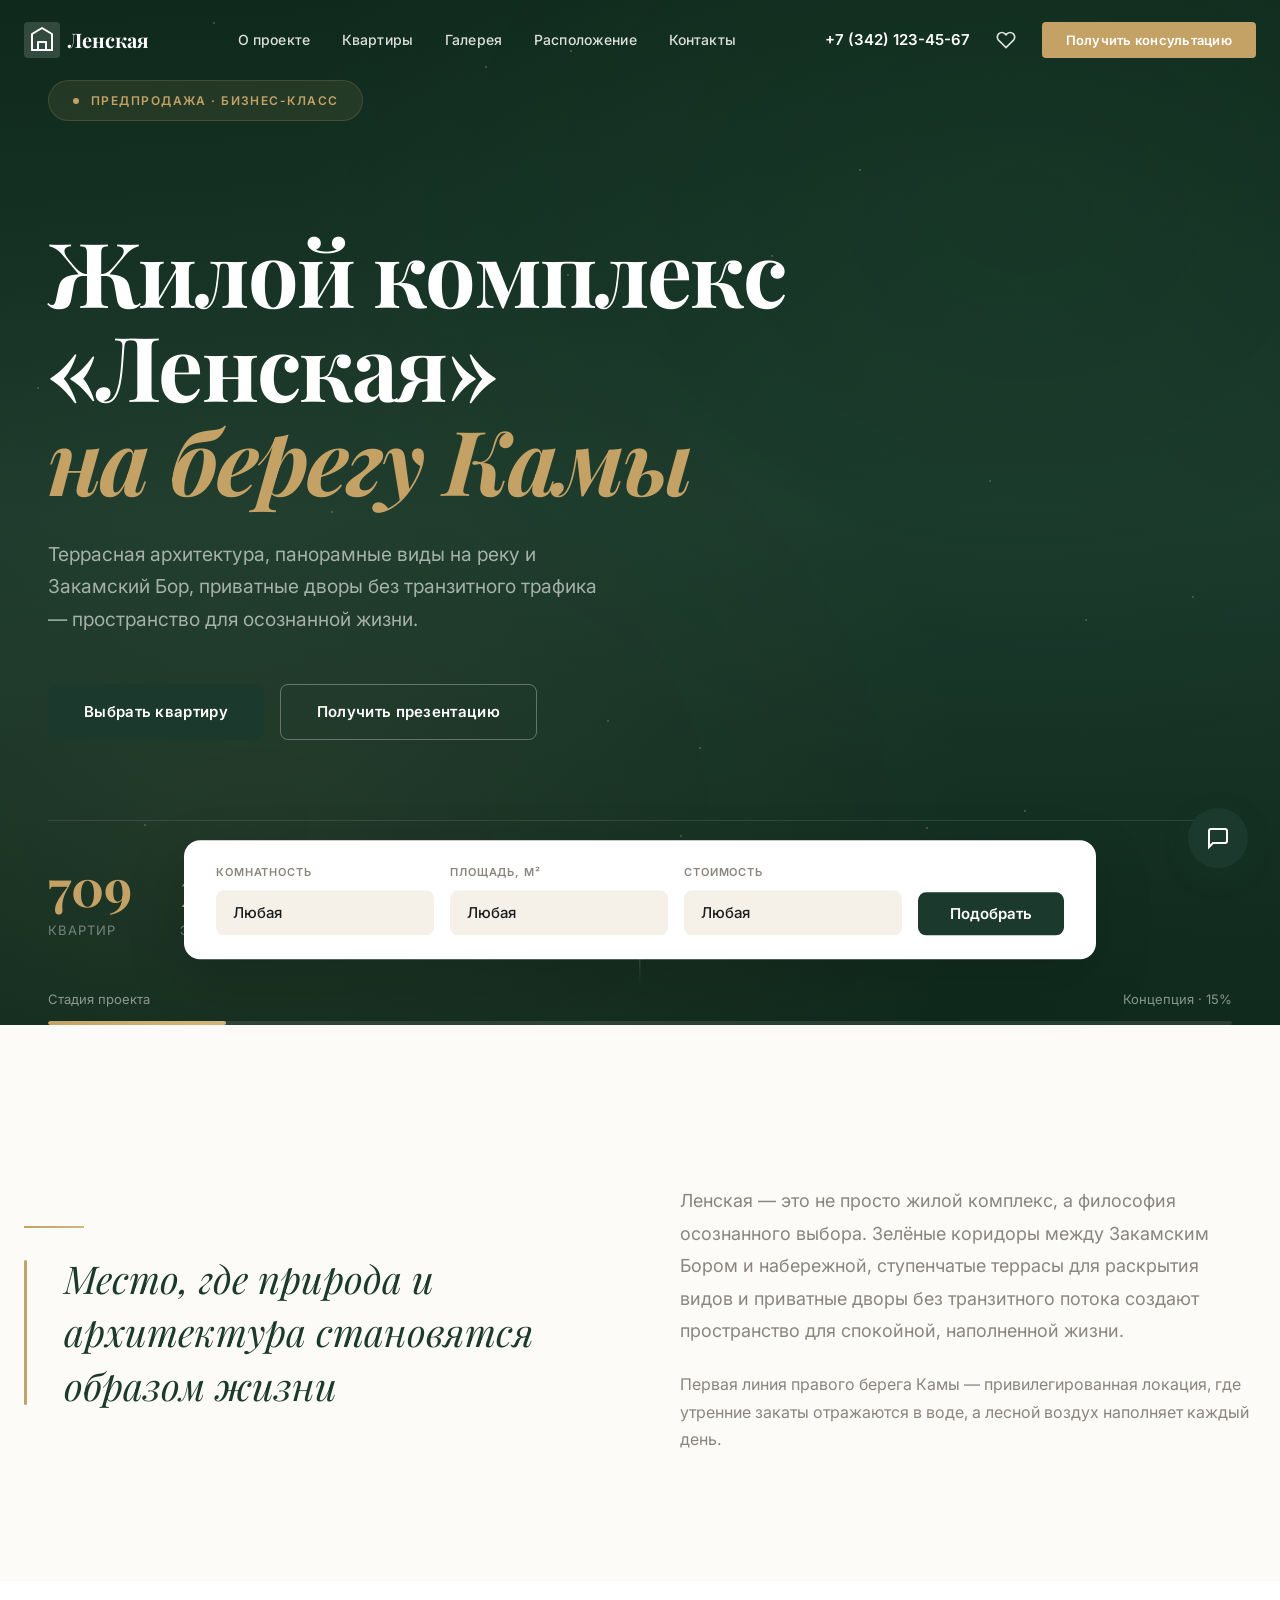
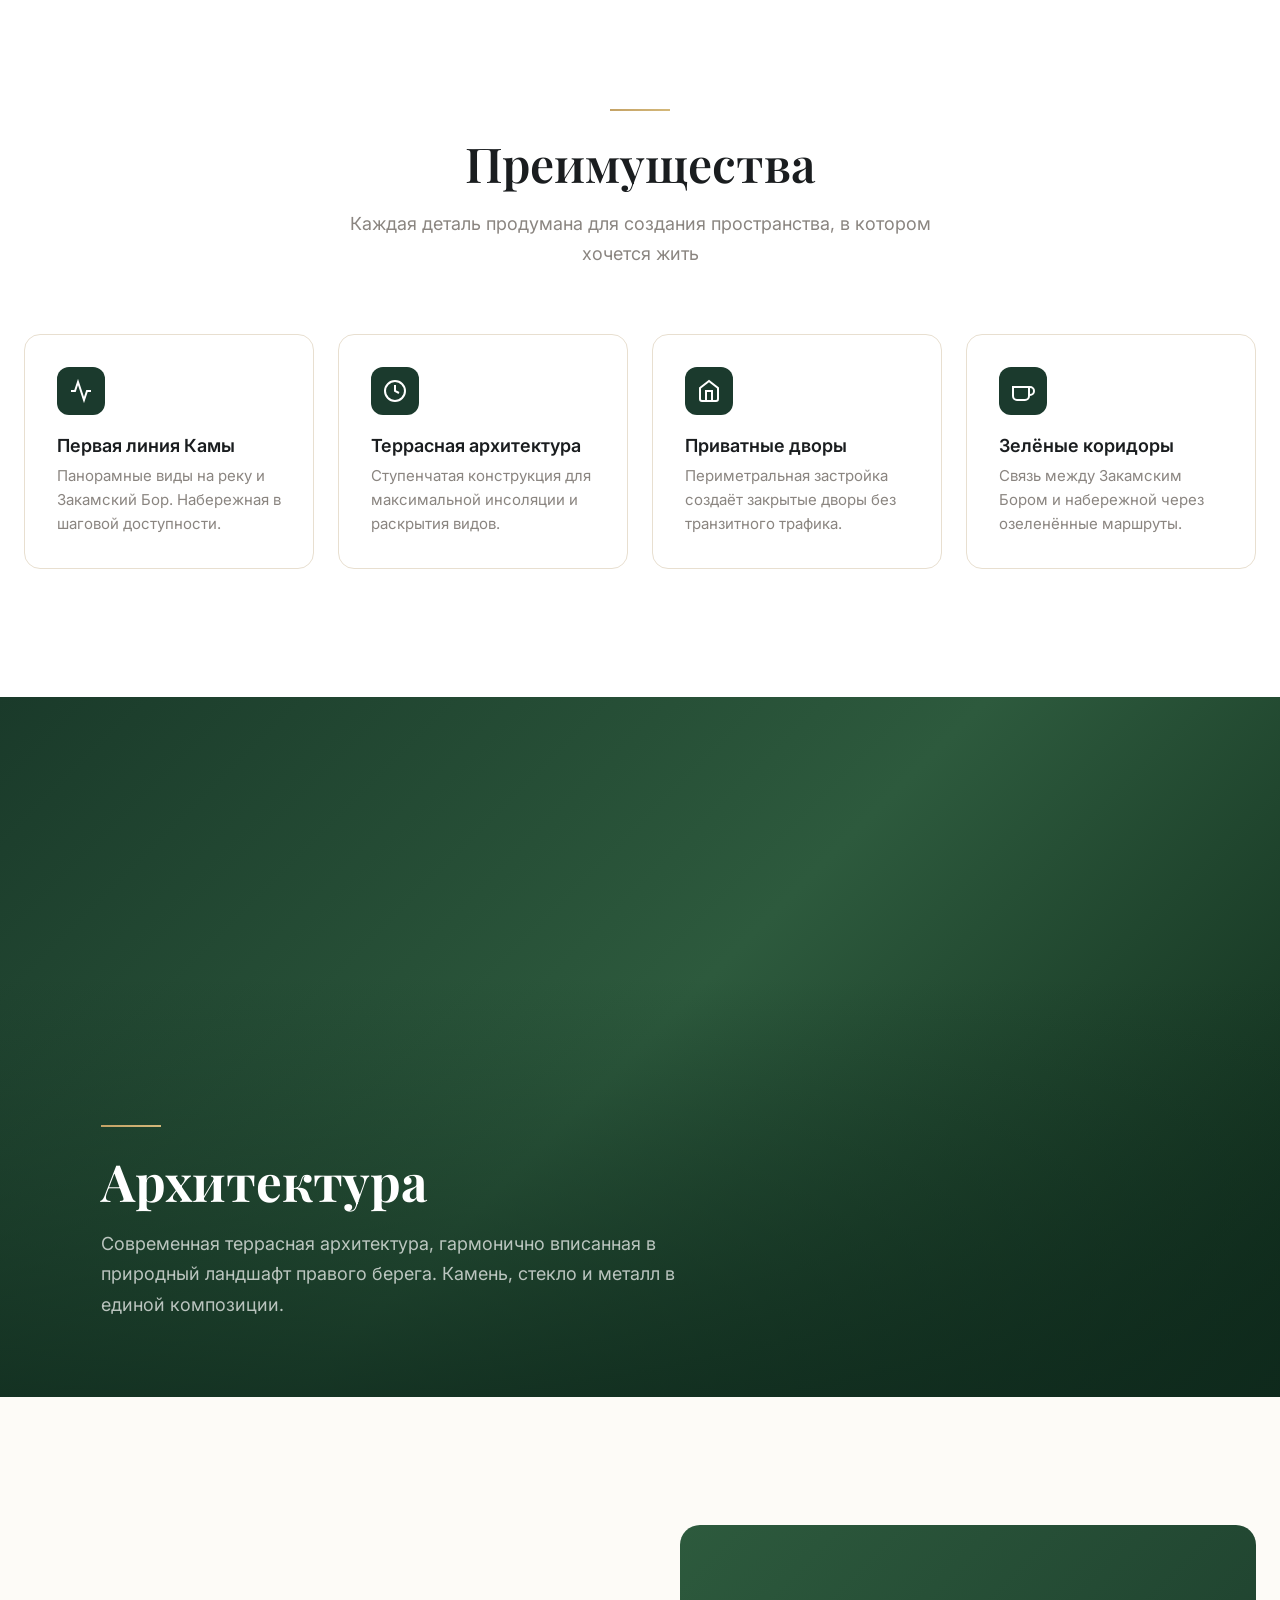
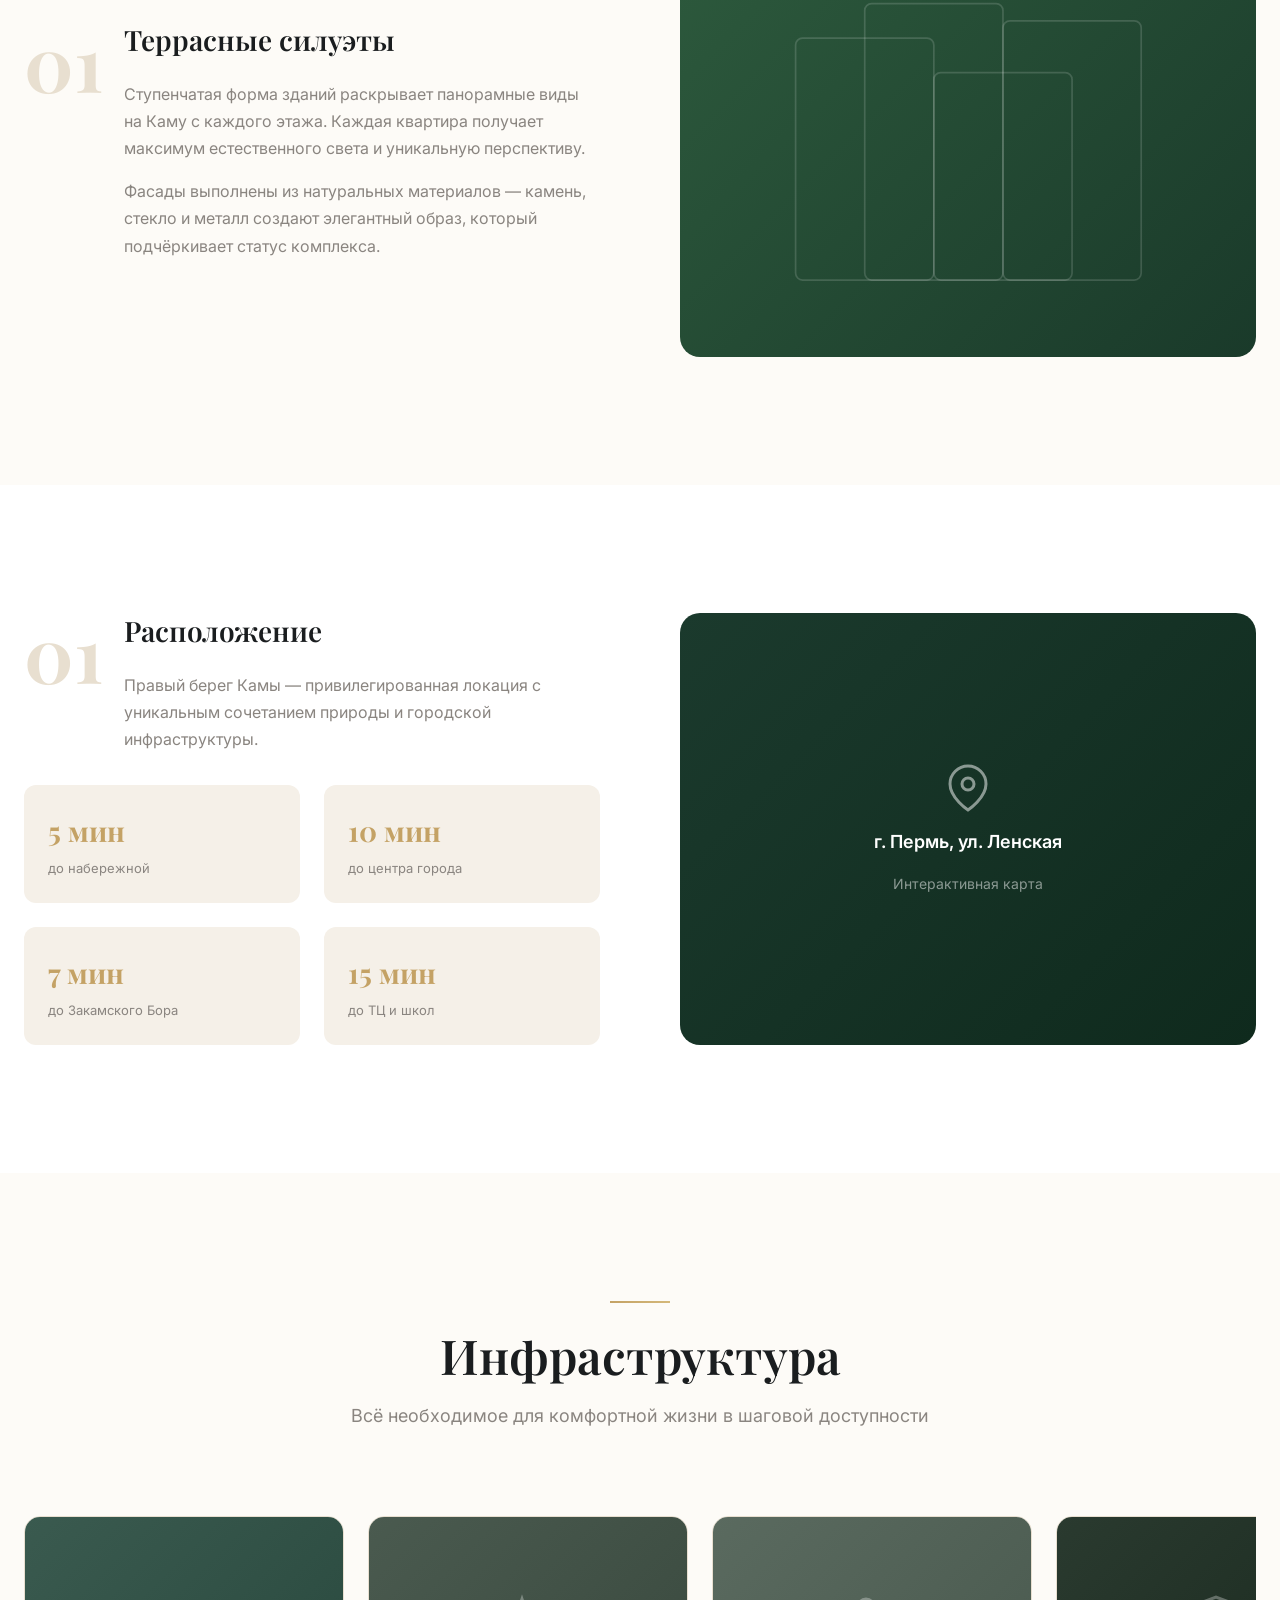
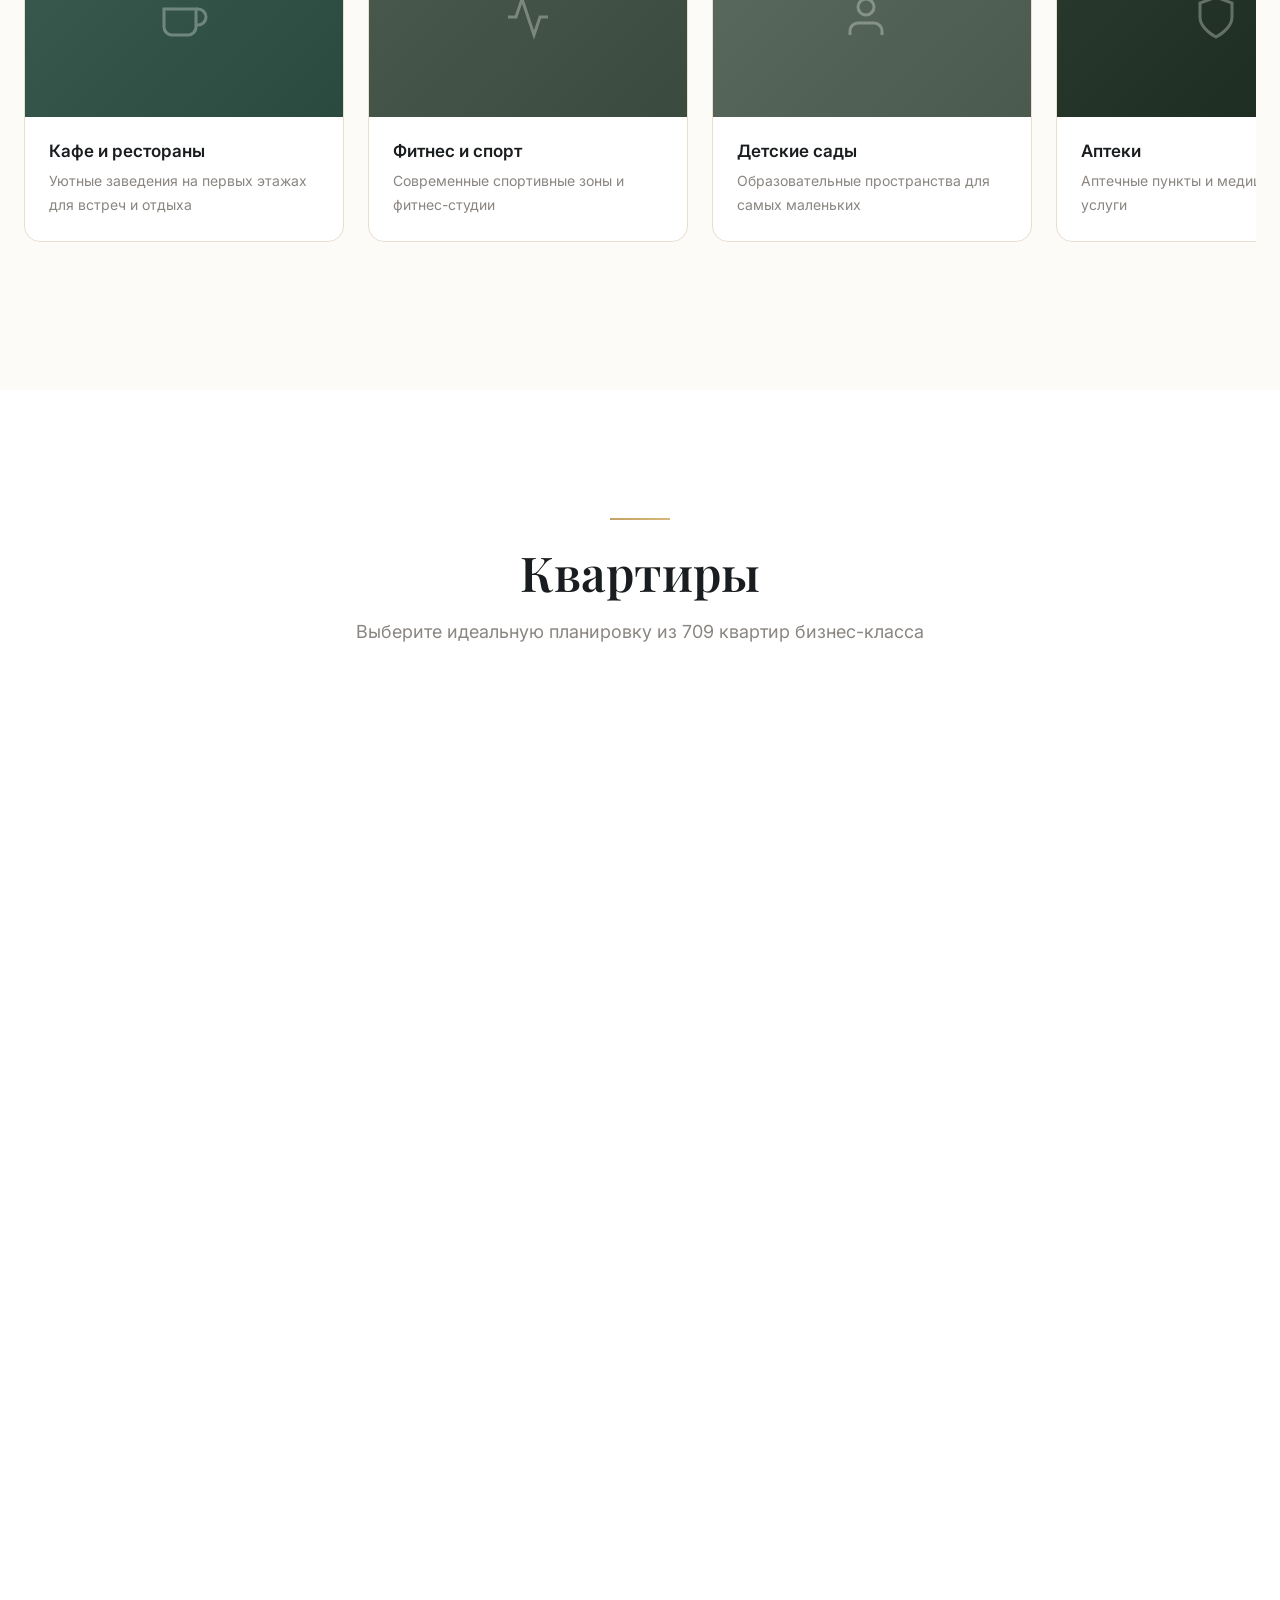
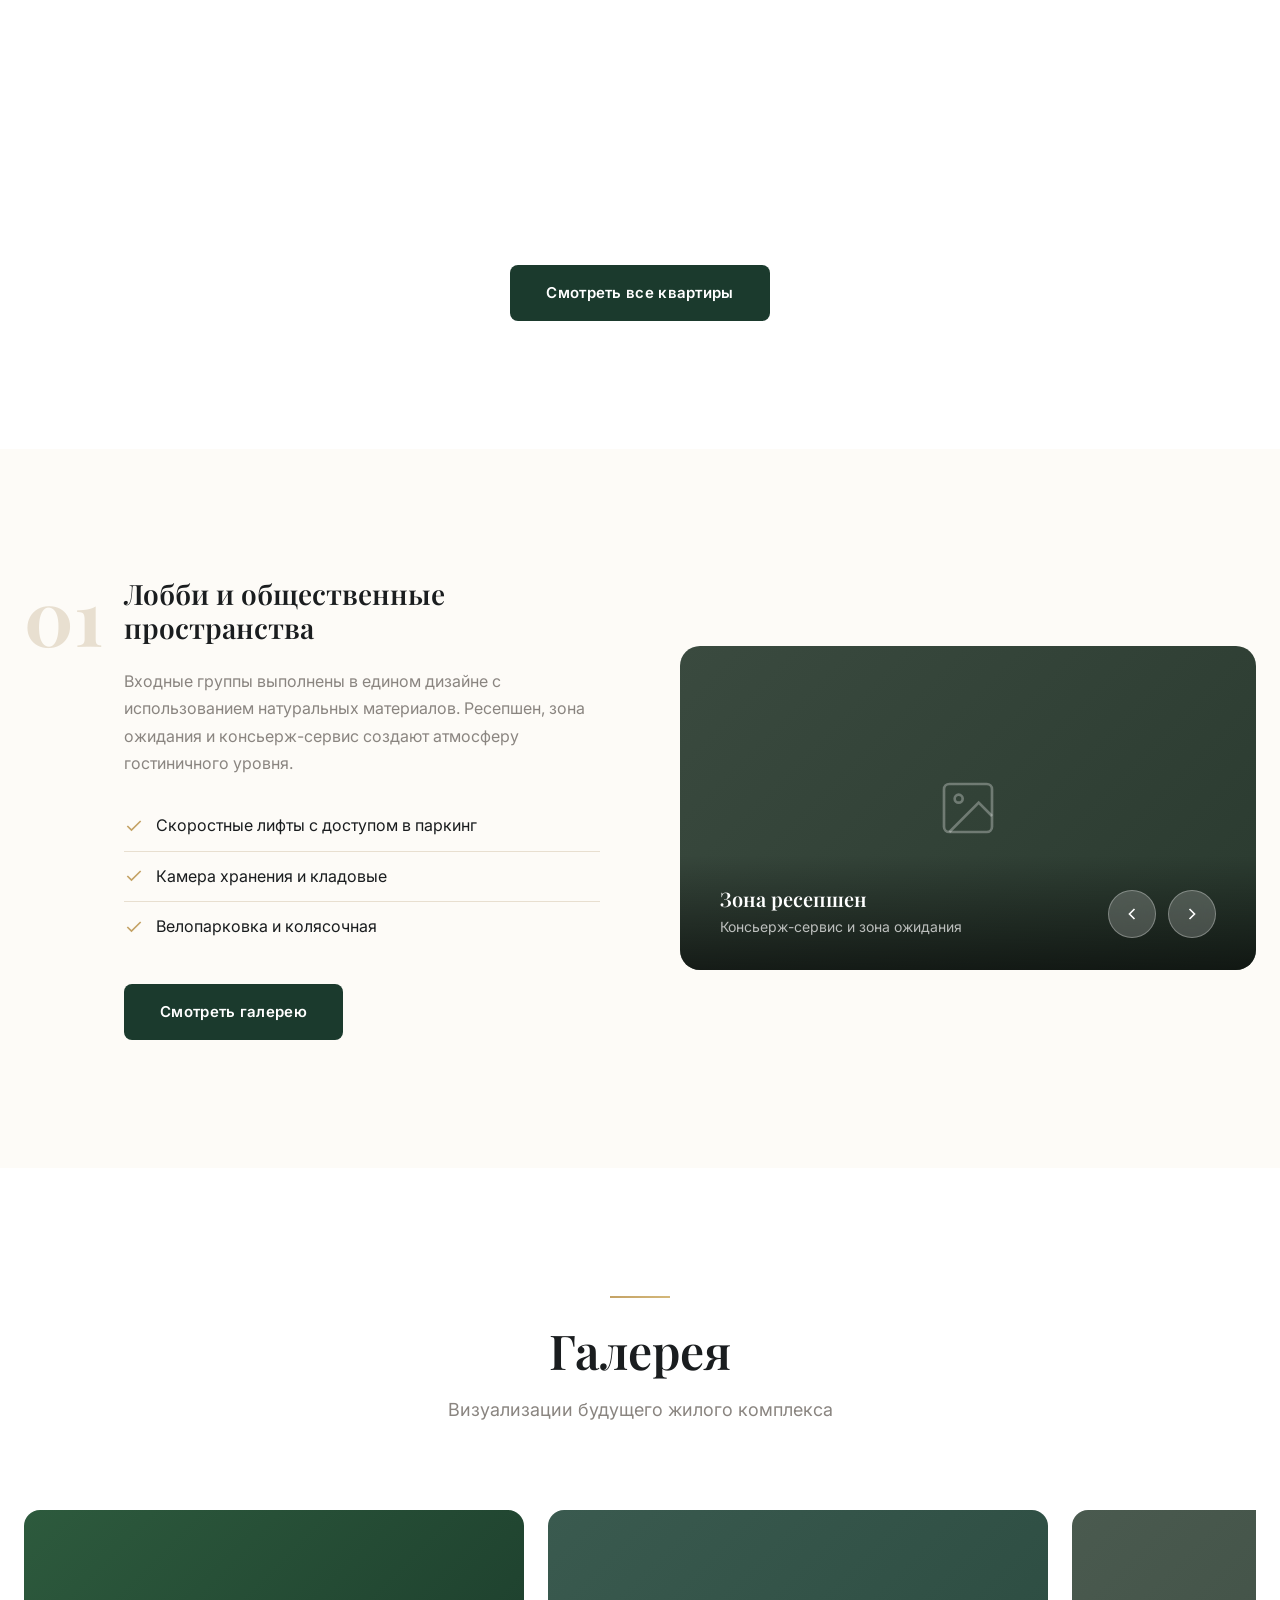
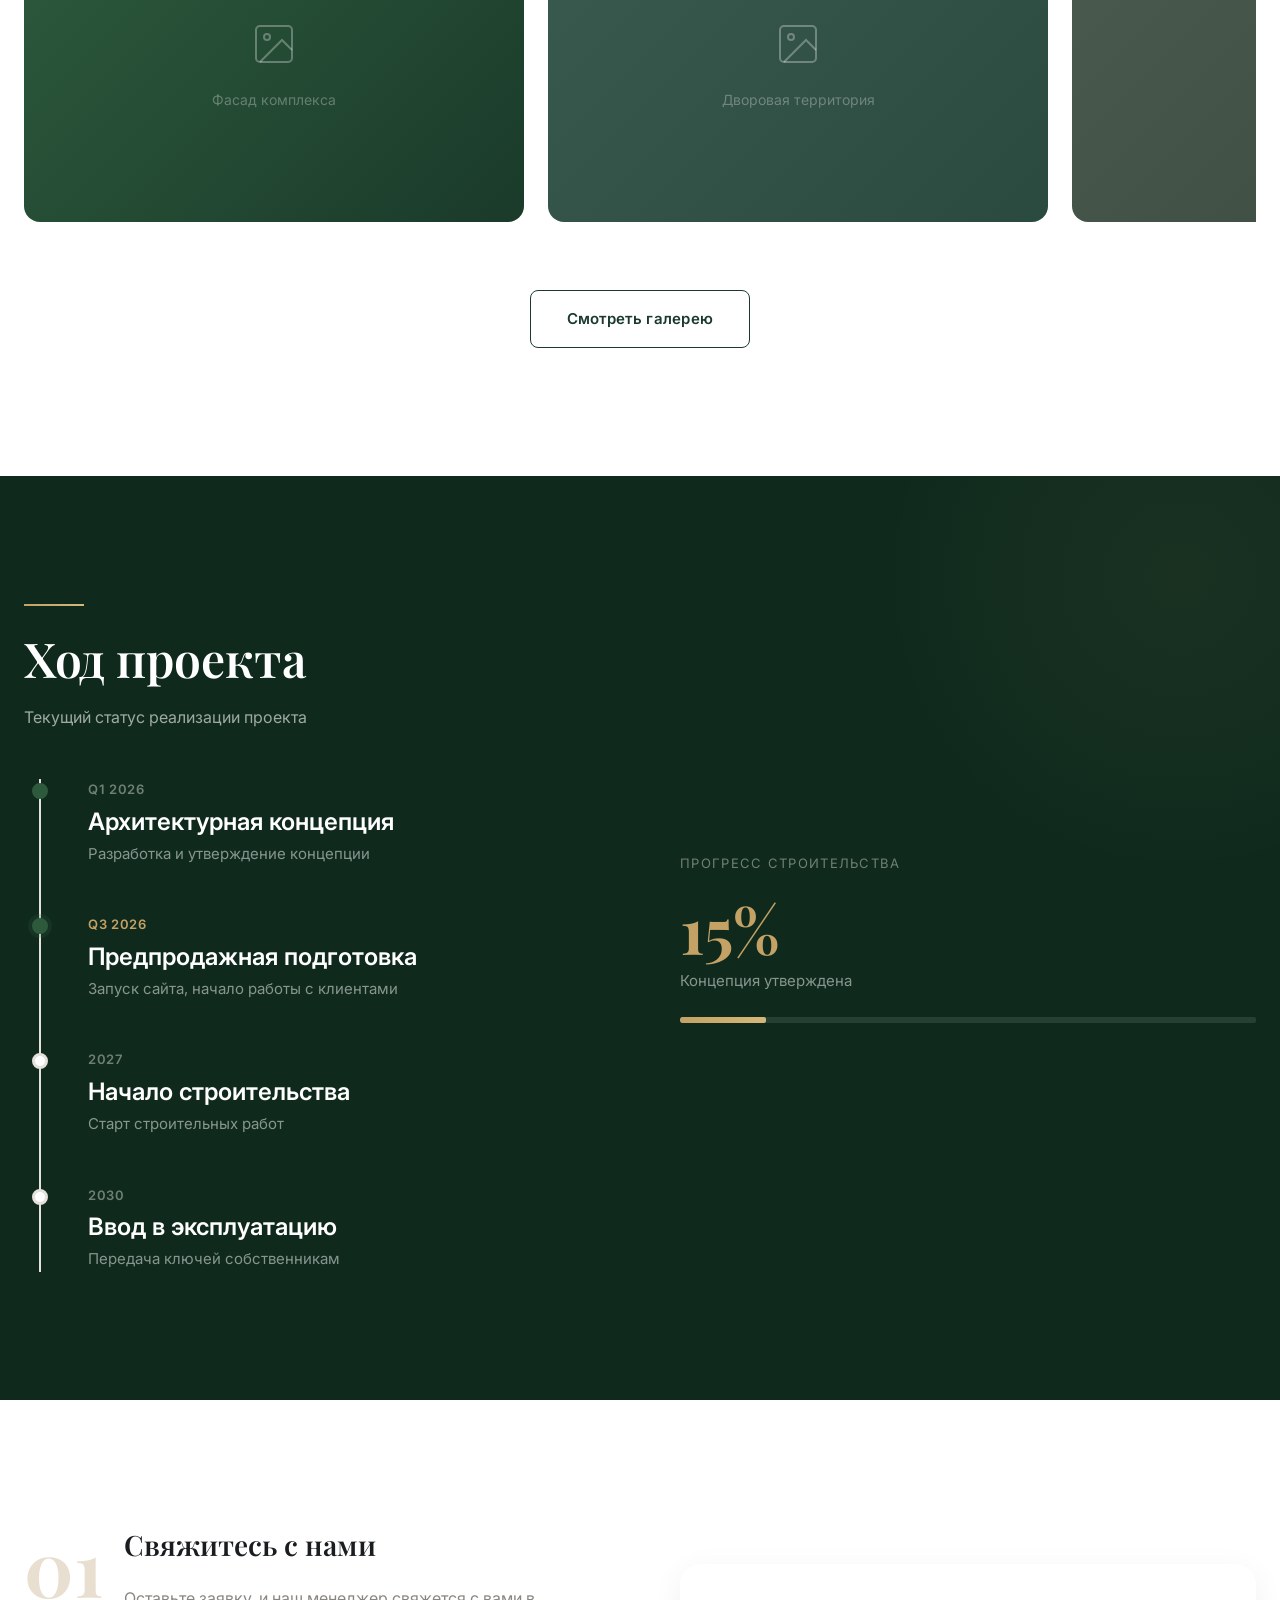
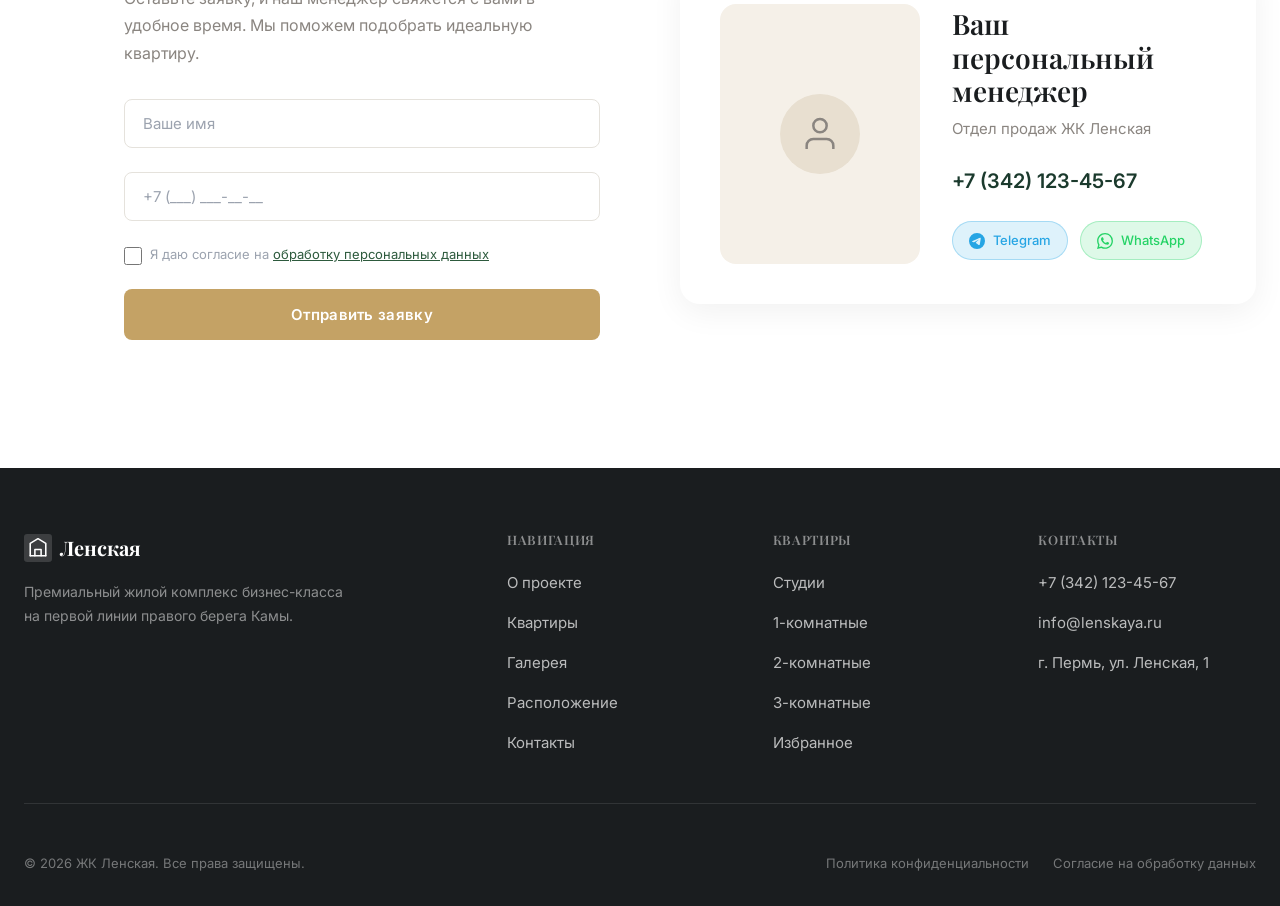
==== commit 3b973310: "Premium redesign: unique luxury design inspired by reference sites - New premium CSS layer with fore" ====
--- a/index.html
+++ b/index.html
@@ -5,18 +5,16 @@
   <meta name="viewport" content="width=device-width, initial-scale=1.0">
   <title>ЖК Ленская — Премиальный жилой комплекс бизнес-класса в Перми</title>
   <meta name="description" content="ЖК Ленская — жилой комплекс бизнес-класса на первой линии правого берега Камы. Панорамные виды, террасная архитектура, приватные дворы. Квартиры от 38 до 136 м².">
-  <meta name="keywords" content="ЖК Ленская, квартиры Пермь, бизнес-класс, правый берег Камы, новостройки Пермь">
   <meta property="og:title" content="ЖК Ленская — Премиальный жилой комплекс бизнес-класса">
-  <meta property="og:description" content="Первая линия правого берега Камы. Панорамные виды, террасная архитектура, приватные дворы.">
+  <meta property="og:description" content="Первая линия правого берега Камы. Террасная архитектура, панорамные виды.">
   <meta property="og:type" content="website">
   <meta property="og:url" content="https://kidw3st.github.io/lenskaya/">
-  <meta property="og:image" content="https://kidw3st.github.io/lenskaya/images/og-image.jpg">
   <link rel="canonical" href="https://kidw3st.github.io/lenskaya/">
   <link rel="preconnect" href="https://fonts.googleapis.com">
   <link rel="preconnect" href="https://fonts.gstatic.com" crossorigin>
-  <link href="https://fonts.googleapis.com/css2?family=Inter:wght@300;400;500;600;700&family=Playfair+Display:wght@400;500;600;700&display=swap" rel="stylesheet">
+  <link href="https://fonts.googleapis.com/css2?family=Inter:wght@300;400;500;600;700&family=Playfair+Display:ital,wght@0,400;0,500;0,600;0,700;1,400;1,500&display=swap" rel="stylesheet">
   <link rel="stylesheet" href="css/styles.css">
-  <!-- Schema.org markup -->
+  <link rel="stylesheet" href="css/premium.css">
   <script type="application/ld+json">
   {
     "@context": "https://schema.org",
@@ -24,57 +22,35 @@
     "name": "ЖК Ленская",
     "description": "Премиальный жилой комплекс бизнес-класса на первой линии правого берега Камы",
     "url": "https://kidw3st.github.io/lenskaya/",
-    "address": {
-      "@type": "PostalAddress",
-      "addressLocality": "Пермь",
-      "addressRegion": "Пермский край",
-      "streetAddress": "ул. Ленская"
-    },
-    "geo": {
-      "@type": "GeoCoordinates",
-      "latitude": 58.0105,
-      "longitude": 56.2502
-    }
+    "address": { "@type": "PostalAddress", "addressLocality": "Пермь", "streetAddress": "ул. Ленская" },
+    "geo": { "@type": "GeoCoordinates", "latitude": 58.0105, "longitude": 56.2502 }
   }
   </script>
 </head>
-<body>
+<body class="premium-body">
 
   <!-- Header -->
   <header class="header" id="header">
     <div class="header-inner">
       <a href="index.html" class="header-logo">
-        <svg class="header-logo-icon" viewBox="0 0 36 36" fill="none" xmlns="http://www.w3.org/2000/svg">
-          <rect width="36" height="36" rx="4" fill="currentColor" opacity="0.15"/>
-          <path d="M8 28V12L18 6L28 12V28" stroke="currentColor" stroke-width="2" stroke-linecap="round" stroke-linejoin="round"/>
-          <path d="M14 28V20H22V28" stroke="currentColor" stroke-width="2" stroke-linecap="round" stroke-linejoin="round"/>
-          <path d="M8 28H28" stroke="currentColor" stroke-width="2" stroke-linecap="round"/>
-        </svg>
+        <svg class="header-logo-icon" viewBox="0 0 36 36" fill="none"><rect width="36" height="36" rx="4" fill="currentColor" opacity="0.15"/><path d="M8 28V12L18 6L28 12V28" stroke="currentColor" stroke-width="2" stroke-linecap="round" stroke-linejoin="round"/><path d="M14 28V20H22V28" stroke="currentColor" stroke-width="2" stroke-linecap="round" stroke-linejoin="round"/><path d="M8 28H28" stroke="currentColor" stroke-width="2" stroke-linecap="round"/></svg>
         Ленская
       </a>
-      
       <nav class="header-nav">
-        <a href="index.html#advantages">О проекте</a>
+        <a href="#about">О проекте</a>
         <a href="apartments.html">Квартиры</a>
         <a href="gallery.html">Галерея</a>
-        <a href="location.html">Расположение</a>
+        <a href="#location">Расположение</a>
         <a href="contacts.html">Контакты</a>
       </nav>
-      
       <div class="header-actions">
         <a href="tel:+73421234567" class="header-phone">+7 (342) 123-45-67</a>
         <a href="favorites.html" class="header-favorites" title="Избранное">
-          <svg width="20" height="20" viewBox="0 0 24 24" fill="none" stroke="currentColor" stroke-width="2">
-            <path d="M20.84 4.61a5.5 5.5 0 0 0-7.78 0L12 5.67l-1.06-1.06a5.5 5.5 0 0 0-7.78 7.78l1.06 1.06L12 21.23l7.78-7.78 1.06-1.06a5.5 5.5 0 0 0 0-7.78z"/>
-          </svg>
+          <svg width="20" height="20" viewBox="0 0 24 24" fill="none" stroke="currentColor" stroke-width="2"><path d="M20.84 4.61a5.5 5.5 0 0 0-7.78 0L12 5.67l-1.06-1.06a5.5 5.5 0 0 0-7.78 7.78l1.06 1.06L12 21.23l7.78-7.78 1.06-1.06a5.5 5.5 0 0 0 0-7.78z"/></svg>
           <span class="header-favorites-count">0</span>
         </a>
         <button class="header-cta" data-modal="modal-consult">Получить консультацию</button>
-        <div class="burger" aria-label="Меню">
-          <span></span>
-          <span></span>
-          <span></span>
-        </div>
+        <div class="burger" aria-label="Меню"><span></span><span></span><span></span></div>
       </div>
     </div>
   </header>
@@ -82,419 +58,533 @@
   <!-- Mobile Menu -->
   <div class="mobile-menu">
     <nav>
-      <a href="index.html#advantages">О проекте</a>
+      <a href="#about">О проекте</a>
       <a href="apartments.html">Квартиры</a>
       <a href="gallery.html">Галерея</a>
-      <a href="location.html">Расположение</a>
+      <a href="#location">Расположение</a>
       <a href="contacts.html">Контакты</a>
       <a href="favorites.html">Избранное</a>
     </nav>
-    <div class="mobile-menu-phone">
-      <a href="tel:+73421234567">+7 (342) 123-45-67</a>
-    </div>
-    <div style="margin-top: 24px;">
-      <button class="btn btn-gold" data-modal="modal-consult">Получить консультацию</button>
-    </div>
+    <div class="mobile-menu-phone"><a href="tel:+73421234567">+7 (342) 123-45-67</a></div>
+    <div style="margin-top: 24px;"><button class="btn btn-gold" data-modal="modal-consult">Получить консультацию</button></div>
   </div>
 
-  <!-- Hero Section -->
-  <section class="hero" id="hero">
-    <div class="hero-bg">
-      <div class="hero-bg-gradient"></div>
-      <div class="hero-bg-image" style="background: linear-gradient(135deg, #1a2a1f 0%, #2d3d2f 30%, #1a3a2a 60%, #0d1f15 100%); width: 100%; height: 100%;"></div>
-    </div>
+  <!-- ========== HERO ========== -->
+  <section class="hero-premium">
+    <div class="hero-premium-bg"></div>
     <div class="hero-particles"></div>
-    <div class="hero-content">
-      <div class="hero-badge">
-        <svg width="14" height="14" viewBox="0 0 24 24" fill="currentColor"><path d="M12 2L15.09 8.26L22 9.27L17 14.14L18.18 21.02L12 17.77L5.82 21.02L7 14.14L2 9.27L8.91 8.26L12 2Z"/></svg>
-        Бизнес-класс · Пермь
-      </div>
-      <h1>Жилой комплекс<br>«Ленская»</h1>
-      <p class="hero-subtitle">Первая линия правого берега Камы. Террасная архитектура, панорамные виды и приватные дворы — для тех, кто выбирает осознанную жизнь у воды.</p>
-      <div class="hero-location">
-        <svg width="16" height="16" viewBox="0 0 24 24" fill="none" stroke="currentColor" stroke-width="2"><path d="M21 10c0 7-9 13-9 13s-9-6-9-13a9 9 0 0 1 18 0z"/><circle cx="12" cy="10" r="3"/></svg>
-        г. Пермь, ул. Ленская, правый берег р. Камы
-      </div>
-      <div class="hero-ctas">
-        <a href="apartments.html" class="btn btn-primary btn-lg">Выбрать квартиру</a>
-        <button class="btn btn-secondary btn-lg" data-modal="modal-presentation">Получить презентацию</button>
-      </div>
-    </div>
-    <div class="hero-scroll">
-      <span>Листайте</span>
-      <svg width="20" height="20" viewBox="0 0 24 24" fill="none" stroke="currentColor" stroke-width="2"><path d="M12 5v14M19 12l-7 7-7-7"/></svg>
-    </div>
-  </section>
-
-  <!-- Manifest Section -->
-  <section class="manifest section" id="manifest">
-    <div class="container">
-      <div class="manifest-content fade-in">
-        <h2>Место, где природа и архитектура становятся образом жизни</h2>
-        <p>Ленская — это не просто жилой комплекс, а философия осознанного выбора. Зелёные коридоры между Закамским Бором и набережной, ступенчатые террасы для раскрытия видов и приватные дворы без транзитного потока создают пространство для спокойной, наполненной жизни.</p>
-      </div>
-      <div class="manifest-stats fade-in">
-        <div>
-          <div class="manifest-stat-number">709</div>
-          <div class="manifest-stat-label">квартир</div>
-        </div>
-        <div>
-          <div class="manifest-stat-number">25</div>
-          <div class="manifest-stat-label">этажей</div>
-        </div>
-        <div>
-          <div class="manifest-stat-number">2</div>
-          <div class="manifest-stat-label">корпуса</div>
-        </div>
-        <div>
-          <div class="manifest-stat-number">1<sup style="font-size:0.5em">я</sup></div>
-          <div class="manifest-stat-label">линия Камы</div>
-        </div>
-      </div>
-    </div>
-  </section>
-
-  <!-- Advantages Section -->
-  <section class="section" id="advantages">
-    <div class="container">
-      <div class="section-header fade-in">
-        <h2>Преимущества</h2>
-        <div class="section-divider"></div>
-        <p>Каждая деталь продумана для создания пространства, в котором хочется жить</p>
-      </div>
-      <div class="advantages-grid">
-        <div class="advantage-card fade-in">
-          <div class="advantage-icon">
-            <svg width="24" height="24" viewBox="0 0 24 24" fill="none" stroke="currentColor" stroke-width="2"><path d="M17 21v-2a4 4 0 0 0-4-4H5a4 4 0 0 0-4 4v2"/><circle cx="9" cy="7" r="4"/><path d="M23 21v-2a4 4 0 0 0-3-3.87"/><path d="M16 3.13a4 4 0 0 1 0 7.75"/></svg>
+    <div class="hero-premium-content">
+      <div class="hero-premium-top">
+        <div class="hero-premium-badge">
+          <span class="hero-premium-badge-dot"></span>
+          Предпродажа · Бизнес-класс
+        </div>
+      </div>
+      <h1 class="hero-premium-title">
+        Жилой комплекс<br>«Ленская»
+        <span>на берегу Камы</span>
+      </h1>
+      <p class="hero-premium-subtitle">Террасная архитектура, панорамные виды на реку и Закамский Бор, приватные дворы без транзитного трафика — пространство для осознанной жизни.</p>
+      <div class="hero-premium-ctas">
+        <a href="apartments.html" class="btn-premium btn-premium-primary">Выбрать квартиру</a>
+        <button class="btn-premium btn-premium-outline" data-modal="modal-presentation">Получить презентацию</button>
+      </div>
+      <div class="hero-stats">
+        <div class="hero-stat">
+          <div class="hero-stat-number">709</div>
+          <div class="hero-stat-label">квартир</div>
+        </div>
+        <div class="hero-stat">
+          <div class="hero-stat-number">25</div>
+          <div class="hero-stat-label">этажей</div>
+        </div>
+        <div class="hero-stat">
+          <div class="hero-stat-number">2</div>
+          <div class="hero-stat-label">корпуса</div>
+        </div>
+        <div class="hero-stat">
+          <div class="hero-stat-number">1<sup style="font-size:0.4em">я</sup></div>
+          <div class="hero-stat-label">линия Камы</div>
+        </div>
+      </div>
+      <div class="progress-bar-container">
+        <div class="progress-bar-label">
+          <span>Стадия проекта</span>
+          <span>Концепция · 15%</span>
+        </div>
+        <div class="progress-bar-track">
+          <div class="progress-bar-fill"></div>
+        </div>
+      </div>
+    </div>
+    <div class="scroll-indicator">
+      <span class="scroll-indicator-text">Листайте</span>
+      <div class="scroll-indicator-line"></div>
+    </div>
+  </section>
+
+  <!-- Quick Search -->
+  <div class="hero-search">
+    <div class="hero-search-inner">
+      <div class="hero-search-group">
+        <label class="hero-search-label">Комнатность</label>
+        <select class="hero-search-select" id="hero-rooms">
+          <option value="">Любая</option>
+          <option value="1">Студия</option>
+          <option value="2">1-комнатная</option>
+          <option value="3">2-комнатная</option>
+          <option value="4">3-комнатная</option>
+        </select>
+      </div>
+      <div class="hero-search-group">
+        <label class="hero-search-label">Площадь, м²</label>
+        <select class="hero-search-select" id="hero-area">
+          <option value="">Любая</option>
+          <option value="30-50">30–50</option>
+          <option value="50-70">50–70</option>
+          <option value="70-100">70–100</option>
+          <option value="100+">от 100</option>
+        </select>
+      </div>
+      <div class="hero-search-group">
+        <label class="hero-search-label">Стоимость</label>
+        <select class="hero-search-select" id="hero-price">
+          <option value="">Любая</option>
+          <option value="5-7">5–7 млн</option>
+          <option value="7-10">7–10 млн</option>
+          <option value="10-15">10–15 млн</option>
+          <option value="15+">от 15 млн</option>
+        </select>
+      </div>
+      <button class="hero-search-btn" onclick="applyHeroSearch()">Подобрать</button>
+    </div>
+  </div>
+
+  <!-- ========== MANIFEST ========== -->
+  <section class="section" style="padding-top: 160px;" id="about">
+    <div class="container">
+      <div class="two-col">
+        <div class="animate-on-scroll">
+          <div class="gold-divider" style="margin-bottom: 24px;"></div>
+          <p class="premium-quote">
+            Место, где природа и архитектура становятся образом жизни
+          </p>
+        </div>
+        <div class="animate-on-scroll delay-2">
+          <p style="font-size: 1.125rem; line-height: 1.8; color: var(--color-warm-gray); margin-bottom: 24px;">
+            Ленская — это не просто жилой комплекс, а философия осознанного выбора. Зелёные коридоры между Закамским Бором и набережной, ступенчатые террасы для раскрытия видов и приватные дворы без транзитного потока создают пространство для спокойной, наполненной жизни.
+          </p>
+          <p style="font-size: 1rem; color: var(--color-warm-gray);">
+            Первая линия правого берега Камы — привилегированная локация, где утренние закаты отражаются в воде, а лесной воздух наполняет каждый день.
+          </p>
+        </div>
+      </div>
+    </div>
+  </section>
+
+  <!-- ========== ADVANTAGES (Numbered) ========== -->
+  <section class="section section-numbered" style="background: white;">
+    <div class="container">
+      <div class="animate-on-scroll" style="text-align: center; margin-bottom: 64px;">
+        <div class="gold-divider" style="margin: 0 auto 24px;"></div>
+        <h2 style="font-size: clamp(2rem, 4vw, 3rem); margin-bottom: 16px;">Преимущества</h2>
+        <p style="font-size: 1.125rem; color: var(--color-warm-gray); max-width: 600px; margin: 0 auto;">Каждая деталь продумана для создания пространства, в котором хочется жить</p>
+      </div>
+      <div class="advantages-horizontal">
+        <div class="advantage-premium animate-on-scroll">
+          <div class="advantage-premium-icon">
+            <svg width="24" height="24" viewBox="0 0 24 24" fill="none" stroke="currentColor" stroke-width="2"><path d="M22 12h-4l-3 9L9 3l-3 9H2"/></svg>
           </div>
           <h4>Первая линия Камы</h4>
-          <p>Панорамные виды на реку и Закамский Бор из каждой квартиры. Набережная в шаговой доступности.</p>
-        </div>
-        <div class="advantage-card fade-in">
-          <div class="advantage-icon">
+          <p>Панорамные виды на реку и Закамский Бор. Набережная в шаговой доступности.</p>
+        </div>
+        <div class="advantage-premium animate-on-scroll delay-1">
+          <div class="advantage-premium-icon">
             <svg width="24" height="24" viewBox="0 0 24 24" fill="none" stroke="currentColor" stroke-width="2"><path d="M12 22c5.523 0 10-4.477 10-10S17.523 2 12 2 2 6.477 2 12s4.477 10 10 10z"/><path d="M12 6v6l4 2"/></svg>
           </div>
           <h4>Террасная архитектура</h4>
-          <p>Ступенчатая конструкция зданий обеспечивает максимальную инсоляцию и раскрывает видовые характеристики.</p>
-        </div>
-        <div class="advantage-card fade-in">
-          <div class="advantage-icon">
+          <p>Ступенчатая конструкция для максимальной инсоляции и раскрытия видов.</p>
+        </div>
+        <div class="advantage-premium animate-on-scroll delay-2">
+          <div class="advantage-premium-icon">
             <svg width="24" height="24" viewBox="0 0 24 24" fill="none" stroke="currentColor" stroke-width="2"><path d="M3 9l9-7 9 7v11a2 2 0 0 1-2 2H5a2 2 0 0 1-2-2z"/><polyline points="9,22 9,12 15,12 15,22"/></svg>
           </div>
           <h4>Приватные дворы</h4>
-          <p>Периметральная застройка создаёт закрытые дворы без транзитного трафика. Безопасное пространство для детей и отдыха.</p>
-        </div>
-        <div class="advantage-card fade-in">
-          <div class="advantage-icon">
-            <svg width="24" height="24" viewBox="0 0 24 24" fill="none" stroke="currentColor" stroke-width="2"><path d="M18 8h1a4 4 0 0 1 0 8h-1"/><path d="M2 8h16v9a4 4 0 0 1-4 4H6a4 4 0 0 1-4-4V8z"/><line x1="6" y1="1" x2="6" y2="4"/><line x1="10" y1="1" x2="10" y2="4"/><line x1="14" y1="1" x2="14" y2="4"/></svg>
+          <p>Периметральная застройка создаёт закрытые дворы без транзитного трафика.</p>
+        </div>
+        <div class="advantage-premium animate-on-scroll delay-3">
+          <div class="advantage-premium-icon">
+            <svg width="24" height="24" viewBox="0 0 24 24" fill="none" stroke="currentColor" stroke-width="2"><path d="M18 8h1a4 4 0 0 1 0 8h-1"/><path d="M2 8h16v9a4 4 0 0 1-4 4H6a4 4 0 0 1-4-4V8z"/></svg>
           </div>
           <h4>Зелёные коридоры</h4>
-          <p>Связь между лесным массивом Закамский Бор и набережной через озеленённые прогулочные маршруты.</p>
-        </div>
-        <div class="advantage-card fade-in">
-          <div class="advantage-icon">
-            <svg width="24" height="24" viewBox="0 0 24 24" fill="none" stroke="currentColor" stroke-width="2"><rect x="2" y="7" width="20" height="14" rx="2" ry="2"/><path d="M16 21V5a2 2 0 0 0-2-2h-4a2 2 0 0 0-2 2v16"/></svg>
-          </div>
-          <h4>Инфраструктура</h4>
-          <p>Кафе, фитнес, детские сады, аптеки на первых этажах. Всё необходимое — в шаговой доступности.</p>
-        </div>
-        <div class="advantage-card fade-in">
-          <div class="advantage-icon">
-            <svg width="24" height="24" viewBox="0 0 24 24" fill="none" stroke="currentColor" stroke-width="2"><path d="M12 22s8-4 8-10V5l-8-3-8 3v7c0 6 8 10 8 10z"/></svg>
-          </div>
-          <h4>Бизнес-класс</h4>
-          <p>Высокие стандарты строительства, премиальные материалы и продуманные планировки для комфортной жизни.</p>
-        </div>
-      </div>
-    </div>
-  </section>
-
-  <!-- Architecture Section -->
-  <section class="section" id="architecture" style="background: var(--color-bg-alt);">
-    <div class="container">
-      <div class="section-header fade-in">
-        <h2>Архитектура</h2>
-        <div class="section-divider"></div>
-        <p>Современная террасная архитектура, гармонично вписанная в природный ландшафт правого берега</p>
-      </div>
-      <div class="arch-showcase">
-        <div class="arch-card large fade-in-left">
-          <div class="arch-card-bg" style="background: linear-gradient(135deg, #2d5a3d 0%, #1a3a2a 50%, #0d2818 100%); width: 100%; height: 100%;"></div>
-          <div class="arch-card-overlay">
-            <h4>Террасные силуэты</h4>
-            <p>Ступенчатая форма зданий раскрывает панорамные виды на Каму с каждого этажа</p>
-          </div>
-        </div>
-        <div class="arch-card fade-in-right">
-          <div class="arch-card-bg" style="background: linear-gradient(135deg, #3a4a3f 0%, #2a3a2f 100%); width: 100%; height: 100%;"></div>
-          <div class="arch-card-overlay">
-            <h4>Природные материалы</h4>
-            <p>Камень, стекло и металл в единой гармонии</p>
-          </div>
-        </div>
-        <div class="arch-card fade-in-right">
-          <div class="arch-card-bg" style="background: linear-gradient(135deg, #4a5a4f 0%, #3a4a3f 100%); width: 100%; height: 100%;"></div>
-          <div class="arch-card-overlay">
-            <h4>Свет и пространство</h4>
-            <p>Панорамное остекление для максимальной инсоляции</p>
-          </div>
-        </div>
-      </div>
-    </div>
-  </section>
-
-  <!-- Location Preview -->
-  <section class="section" id="location">
-    <div class="container">
-      <div class="section-header fade-in">
-        <h2>Расположение</h2>
-        <div class="section-divider"></div>
-        <p>Правый берег Камы — привилегированная локация с уникальным сочетанием природы и городской инфраструктуры</p>
-      </div>
-      <div class="location-grid">
-        <div class="location-map fade-in-left">
-          <div class="map-placeholder">
-            <svg viewBox="0 0 24 24" fill="none" stroke="currentColor" stroke-width="1.5"><path d="M21 10c0 7-9 13-9 13s-9-6-9-13a9 9 0 0 1 18 0z"/><circle cx="12" cy="10" r="3"/></svg>
-            <span>г. Пермь, ул. Ленская</span>
-            <span style="font-size: 0.75rem; opacity: 0.7;">Интерактивная карта</span>
-          </div>
-        </div>
-        <div class="location-features fade-in-right">
-          <div class="location-feature">
-            <div class="location-feature-icon">
-              <svg width="20" height="20" viewBox="0 0 24 24" fill="none" stroke="currentColor" stroke-width="2"><path d="M22 12h-4l-3 9L9 3l-3 9H2"/></svg>
-            </div>
-            <div>
-              <h4>Набережная Камы</h4>
-              <p>5 минут пешком до набережной с прогулочными маршрутами и видовыми площадками</p>
-            </div>
-          </div>
-          <div class="location-feature">
-            <div class="location-feature-icon">
-              <svg width="20" height="20" viewBox="0 0 24 24" fill="none" stroke="currentColor" stroke-width="2"><path d="M17 21v-2a4 4 0 0 0-4-4H5a4 4 0 0 0-4 4v2"/><circle cx="9" cy="7" r="4"/><path d="M23 21v-2a4 4 0 0 0-3-3.87"/><path d="M16 3.13a4 4 0 0 1 0 7.75"/></svg>
-            </div>
-            <div>
-              <h4>Закамский Бор</h4>
-              <p>Лесной массив в непосредственной близости — чистый воздух и зелёные зоны для отдыха</p>
-            </div>
-          </div>
-          <div class="location-feature">
-            <div class="location-feature-icon">
-              <svg width="20" height="20" viewBox="0 0 24 24" fill="none" stroke="currentColor" stroke-width="2"><circle cx="12" cy="12" r="10"/><polyline points="12,6 12,12 16,14"/></svg>
-            </div>
-            <div>
-              <h4>10 минут до центра</h4>
-              <p>Быстрый доступ к центру города, бизнес-кварталам и культурным объектам</p>
-            </div>
-          </div>
-          <div class="location-feature">
-            <div class="location-feature-icon">
-              <svg width="20" height="20" viewBox="0 0 24 24" fill="none" stroke="currentColor" stroke-width="2"><path d="M3 9l9-7 9 7v11a2 2 0 0 1-2 2H5a2 2 0 0 1-2-2z"/><polyline points="9,22 9,12 15,12 15,22"/></svg>
-            </div>
-            <div>
-              <h4>Социальная инфраструктура</h4>
-              <p>Школы, детские сады, поликлиники и торговые центры в радиусе 5 минут</p>
-            </div>
-          </div>
-        </div>
-      </div>
-    </div>
-  </section>
-
-  <!-- Apartments Preview -->
-  <section class="section" id="apartments" style="background: var(--color-bg-alt);">
-    <div class="container">
-      <div class="section-header fade-in">
-        <h2>Квартиры</h2>
-        <div class="section-divider"></div>
-        <p>Выберите идеальную планировку из 709 квартир бизнес-класса</p>
-      </div>
-      <div class="apartments-grid" id="home-apartments-grid">
-        <!-- Rendered by JS -->
-      </div>
-      <div class="load-more-wrap fade-in">
-        <a href="apartments.html" class="btn btn-outline btn-lg">Смотреть все квартиры</a>
-      </div>
-    </div>
-  </section>
-
-  <!-- Gallery Preview -->
-  <section class="section" id="gallery">
-    <div class="container">
-      <div class="section-header fade-in">
-        <h2>Галерея</h2>
-        <div class="section-divider"></div>
-        <p>Визуализации будущего жилого комплекса</p>
-      </div>
-      <div class="gallery-grid">
-        <div class="gallery-item large fade-in">
-          <div class="gallery-placeholder" style="background: linear-gradient(135deg, #2d5a3d, #1a3a2a); color: white;">
-            <svg viewBox="0 0 24 24" fill="none" stroke="currentColor" stroke-width="1.5"><rect x="3" y="3" width="18" height="18" rx="2" ry="2"/><circle cx="8.5" cy="8.5" r="1.5"/><polyline points="21,15 16,10 5,21"/></svg>
-            <span>Фасад комплекса</span>
-          </div>
-        </div>
-        <div class="gallery-item fade-in">
-          <div class="gallery-placeholder" style="background: linear-gradient(135deg, #3a4a3f, #2a3a2f); color: white;">
-            <svg viewBox="0 0 24 24" fill="none" stroke="currentColor" stroke-width="1.5"><rect x="3" y="3" width="18" height="18" rx="2" ry="2"/><circle cx="8.5" cy="8.5" r="1.5"/><polyline points="21,15 16,10 5,21"/></svg>
-            <span>Дворовая территория</span>
-          </div>
-        </div>
-        <div class="gallery-item fade-in">
-          <div class="gallery-placeholder" style="background: linear-gradient(135deg, #4a5a4f, #3a4a3f); color: white;">
-            <svg viewBox="0 0 24 24" fill="none" stroke="currentColor" stroke-width="1.5"><rect x="3" y="3" width="18" height="18" rx="2" ry="2"/><circle cx="8.5" cy="8.5" r="1.5"/><polyline points="21,15 16,10 5,21"/></svg>
-            <span>Видовая терраса</span>
-          </div>
-        </div>
-        <div class="gallery-item fade-in">
-          <div class="gallery-placeholder" style="background: linear-gradient(135deg, #2a3a2f, #1a2a1f); color: white;">
-            <svg viewBox="0 0 24 24" fill="none" stroke="currentColor" stroke-width="1.5"><rect x="3" y="3" width="18" height="18" rx="2" ry="2"/><circle cx="8.5" cy="8.5" r="1.5"/><polyline points="21,15 16,10 5,21"/></svg>
-            <span>Лобби</span>
-          </div>
-        </div>
-        <div class="gallery-item fade-in">
-          <div class="gallery-placeholder" style="background: linear-gradient(135deg, #3a5a4f, #2a4a3f); color: white;">
-            <svg viewBox="0 0 24 24" fill="none" stroke="currentColor" stroke-width="1.5"><rect x="3" y="3" width="18" height="18" rx="2" ry="2"/><circle cx="8.5" cy="8.5" r="1.5"/><polyline points="21,15 16,10 5,21"/></svg>
-            <span>Панорамный вид</span>
-          </div>
-        </div>
-      </div>
-      <div class="load-more-wrap fade-in" style="margin-top: var(--space-2xl);">
-        <a href="gallery.html" class="btn btn-outline btn-lg">Смотреть галерею</a>
-      </div>
-    </div>
-  </section>
-
-  <!-- Progress Section -->
-  <section class="section" id="progress" style="background: var(--color-bg-alt);">
-    <div class="container">
-      <div class="section-header fade-in">
-        <h2>Ход проекта</h2>
-        <div class="section-divider"></div>
-        <p>Текущий статус реализации проекта</p>
-      </div>
-      <div class="container-narrow">
-        <div class="timeline fade-in">
-          <div class="timeline-item completed">
-            <div class="timeline-dot"></div>
-            <div class="timeline-date">Q1 2026</div>
-            <div class="timeline-content">
-              <h4>Архитектурная концепция</h4>
-              <p>Разработка и утверждение архитектурной концепции жилого комплекса</p>
-            </div>
-          </div>
-          <div class="timeline-item active">
-            <div class="timeline-dot"></div>
-            <div class="timeline-date">Q3 2026 — настоящее время</div>
-            <div class="timeline-content">
-              <h4>Предпродажная подготовка</h4>
-              <p>Формирование квартирного состава, запуск сайта, начало работы с клиентами</p>
-            </div>
-          </div>
-          <div class="timeline-item">
-            <div class="timeline-dot"></div>
-            <div class="timeline-date">Q1 2027</div>
-            <div class="timeline-content">
-              <h4>Получение разрешения на строительство</h4>
-              <p>Прохождение экспертизы и получение всех необходимых согласований</p>
-            </div>
-          </div>
-          <div class="timeline-item">
-            <div class="timeline-dot"></div>
-            <div class="timeline-date">Q2 2027</div>
-            <div class="timeline-content">
-              <h4>Начало строительства</h4>
-              <p>Старт строительных работ первой очереди</p>
-            </div>
-          </div>
-          <div class="timeline-item">
-            <div class="timeline-dot"></div>
-            <div class="timeline-date">2030</div>
-            <div class="timeline-content">
-              <h4>Ввод в эксплуатацию</h4>
-              <p>Завершение строительства и передача ключей собственникам</p>
-            </div>
-          </div>
-        </div>
-      </div>
-    </div>
-  </section>
-
-  <!-- Contact Form Section -->
-  <section class="contact-section section" id="contact-form">
-    <div class="container">
-      <div class="contact-grid">
-        <div class="contact-info fade-in-left">
-          <h3>Свяжитесь с нами</h3>
-          <p>Оставьте заявку, и наш менеджер свяжется с вами в удобное время. Мы поможем подобрать идеальную квартиру и ответим на все вопросы.</p>
-          <div class="contact-details">
-            <div class="contact-detail">
-              <div class="contact-detail-icon">
-                <svg width="18" height="18" viewBox="0 0 24 24" fill="none" stroke="currentColor" stroke-width="2"><path d="M22 16.92v3a2 2 0 0 1-2.18 2 19.79 19.79 0 0 1-8.63-3.07 19.5 19.5 0 0 1-6-6 19.79 19.79 0 0 1-3.07-8.67A2 2 0 0 1 4.11 2h3a2 2 0 0 1 2 1.72 12.84 12.84 0 0 0 .7 2.81 2 2 0 0 1-.45 2.11L8.09 9.91a16 16 0 0 0 6 6l1.27-1.27a2 2 0 0 1 2.11-.45 12.84 12.84 0 0 0 2.81.7A2 2 0 0 1 22 16.92z"/></svg>
-              </div>
-              <div class="contact-detail-text">
-                <h5>Телефон</h5>
-                <a href="tel:+73421234567">+7 (342) 123-45-67</a>
-              </div>
-            </div>
-            <div class="contact-detail">
-              <div class="contact-detail-icon">
-                <svg width="18" height="18" viewBox="0 0 24 24" fill="none" stroke="currentColor" stroke-width="2"><path d="M21 10c0 7-9 13-9 13s-9-6-9-13a9 9 0 0 1 18 0z"/><circle cx="12" cy="10" r="3"/></svg>
-              </div>
-              <div class="contact-detail-text">
-                <h5>Офис продаж</h5>
-                <p>г. Пермь, ул. Ленская, 1</p>
-              </div>
-            </div>
-            <div class="contact-detail">
-              <div class="contact-detail-icon">
-                <svg width="18" height="18" viewBox="0 0 24 24" fill="none" stroke="currentColor" stroke-width="2"><circle cx="12" cy="12" r="10"/><polyline points="12,6 12,12 16,14"/></svg>
-              </div>
-              <div class="contact-detail-text">
-                <h5>Режим работы</h5>
-                <p>Пн–Сб: 10:00–20:00, Вс: 11:00–18:00</p>
-              </div>
-            </div>
-          </div>
-          <div class="contact-messengers">
-            <a href="https://t.me/lenskaya" target="_blank" class="messenger-btn telegram">
-              <svg width="18" height="18" viewBox="0 0 24 24" fill="currentColor"><path d="M11.944 0A12 12 0 0 0 0 12a12 12 0 0 0 12 12 12 12 0 0 0 12-12A12 12 0 0 0 12 0a12 12 0 0 0-.056 0zm4.962 7.224c.1-.002.321.023.465.14a.506.506 0 0 1 .171.325c.016.093.036.306.02.472-.18 1.898-.962 6.502-1.36 8.627-.168.9-.499 1.201-.82 1.23-.696.065-1.225-.46-1.9-.902-1.056-.693-1.653-1.124-2.678-1.8-1.185-.78-.417-1.21.258-1.91.177-.184 3.247-2.977 3.307-3.23.007-.032.014-.15-.056-.212s-.174-.041-.249-.024c-.106.024-1.793 1.14-5.061 3.345-.479.33-.913.49-1.302.48-.428-.008-1.252-.241-1.865-.44-.752-.245-1.349-.374-1.297-.789.027-.216.325-.437.893-.663 3.498-1.524 5.83-2.529 6.998-3.014 3.332-1.386 4.025-1.627 4.476-1.635z"/></svg>
-              Telegram
-            </a>
-            <a href="https://wa.me/73421234567" target="_blank" class="messenger-btn whatsapp">
-              <svg width="18" height="18" viewBox="0 0 24 24" fill="currentColor"><path d="M17.472 14.382c-.297-.149-1.758-.867-2.03-.967-.273-.099-.471-.148-.67.15-.197.297-.767.966-.94 1.164-.173.199-.347.223-.644.075-.297-.15-1.255-.463-2.39-1.475-.883-.788-1.48-1.761-1.653-2.059-.173-.297-.018-.458.13-.606.134-.133.298-.347.446-.52.149-.174.198-.298.298-.497.099-.198.05-.371-.025-.52-.075-.149-.669-1.612-.916-2.207-.242-.579-.487-.5-.669-.51-.173-.008-.371-.01-.57-.01-.198 0-.52.074-.792.372-.272.297-1.04 1.016-1.04 2.479 0 1.462 1.065 2.875 1.213 3.074.149.198 2.096 3.2 5.077 4.487.709.306 1.262.489 1.694.625.712.227 1.36.195 1.871.118.571-.085 1.758-.719 2.006-1.413.248-.694.248-1.289.173-1.413-.074-.124-.272-.198-.57-.347m-5.421 7.403h-.004a9.87 9.87 0 0 1-5.031-1.378l-.361-.214-3.741.982.998-3.648-.235-.374a9.86 9.86 0 0 1-1.51-5.26c.001-5.45 4.436-9.884 9.888-9.884 2.64 0 5.122 1.03 6.988 2.898a9.825 9.825 0 0 1 2.893 6.994c-.003 5.45-4.437 9.884-9.885 9.884m8.413-18.297A11.815 11.815 0 0 0 12.05 0C5.495 0 .16 5.335.157 11.892c0 2.096.547 4.142 1.588 5.945L.057 24l6.305-1.654a11.882 11.882 0 0 0 5.683 1.448h.005c6.554 0 11.89-5.335 11.893-11.893a11.821 11.821 0 0 0-3.48-8.413z"/></svg>
-              WhatsApp
-            </a>
-          </div>
-        </div>
-        <div class="fade-in-right">
-          <form class="form" data-form="consultation">
-            <h3 style="color: white; margin-bottom: 8px;">Получить консультацию</h3>
-            <p style="color: rgba(255,255,255,0.5); font-size: 0.875rem; margin-bottom: 16px;">Заполните форму, и мы перезвоним в течение 15 минут</p>
-            <div class="form-group">
-              <label class="form-label" for="consult-name">Имя *</label>
-              <input type="text" id="consult-name" name="name" class="form-input" placeholder="Ваше имя" required>
-            </div>
-            <div class="form-group">
-              <label class="form-label" for="consult-phone">Телефон *</label>
-              <input type="tel" id="consult-phone" name="phone" class="form-input" placeholder="+7 (___) ___-__-__" required>
-            </div>
-            <div class="form-group">
-              <label class="form-label" for="consult-contact">Предпочтительный способ связи</label>
-              <select id="consult-contact" name="contact_method" class="form-input">
-                <option value="phone">Телефон</option>
-                <option value="telegram">Telegram</option>
-                <option value="whatsapp">WhatsApp</option>
-              </select>
-            </div>
-            <div class="form-checkbox">
-              <input type="checkbox" id="consult-consent" name="consent" required>
-              <label for="consult-consent">Я даю согласие на <a href="legal.html">обработку персональных данных</a> и подтверждаю, что ознакомлен с политикой конфиденциальности</label>
-            </div>
-            <button type="submit" class="btn btn-gold btn-lg" style="width: 100%;">Отправить заявку</button>
-          </form>
-          <div class="form-success">
-            <h4>Заявка отправлена!</h4>
-            <p>Наш менеджер свяжется с вами в течение 15 минут в рабочее время.</p>
+          <p>Связь между Закамским Бором и набережной через озеленённые маршруты.</p>
+        </div>
+      </div>
+    </div>
+  </section>
+
+  <!-- ========== ARCHITECTURE FULLWIDTH ========== -->
+  <section class="fullwidth-showcase">
+    <div class="fullwidth-showcase-bg" style="background: linear-gradient(135deg, #1a3a2a 0%, #2d5a3d 50%, #0d2818 100%);"></div>
+    <div class="fullwidth-showcase-overlay">
+      <div class="container">
+        <div class="animate-on-scroll">
+          <div class="gold-divider" style="margin-bottom: 24px;"></div>
+          <h2 class="fullwidth-showcase-title">Архитектура</h2>
+          <p class="fullwidth-showcase-text">Современная террасная архитектура, гармонично вписанная в природный ландшафт правого берега. Камень, стекло и металл в единой композиции.</p>
+        </div>
+      </div>
+    </div>
+  </section>
+
+  <!-- ========== ARCHITECTURE DETAILS ========== -->
+  <section class="section">
+    <div class="container">
+      <div class="two-col">
+        <div class="animate-on-scroll">
+          <div class="numbered-block">
+            <h3 style="font-size: 1.75rem; margin-bottom: 24px;">Террасные силуэты</h3>
+            <p style="color: var(--color-warm-gray); margin-bottom: 16px;">Ступенчатая форма зданий раскрывает панорамные виды на Каму с каждого этажа. Каждая квартира получает максимум естественного света и уникальную перспективу.</p>
+            <p style="color: var(--color-warm-gray);">Фасады выполнены из натуральных материалов — камень, стекло и металл создают элегантный образ, который подчёркивает статус комплекса.</p>
+          </div>
+        </div>
+        <div class="animate-on-scroll delay-2">
+          <div style="background: linear-gradient(135deg, #2d5a3d, #1a3a2a); border-radius: 20px; aspect-ratio: 4/3; display: flex; align-items: center; justify-content: center;">
+            <svg viewBox="0 0 120 100" fill="none" stroke="rgba(255,255,255,0.15)" stroke-width="0.5" style="width: 80%; height: 80%;">
+              <rect x="10" y="20" width="40" height="70" rx="2"/>
+              <rect x="30" y="10" width="40" height="80" rx="2"/>
+              <rect x="50" y="30" width="40" height="60" rx="2"/>
+              <rect x="70" y="15" width="40" height="75" rx="2"/>
+            </svg>
+          </div>
+        </div>
+      </div>
+    </div>
+  </section>
+
+  <!-- ========== LOCATION (Numbered) ========== -->
+  <section class="section section-numbered" id="location" style="background: white;">
+    <div class="container">
+      <div class="two-col">
+        <div class="animate-on-scroll">
+          <div class="numbered-block">
+            <h3 style="font-size: 1.75rem; margin-bottom: 24px;">Расположение</h3>
+            <p style="color: var(--color-warm-gray); margin-bottom: 32px;">Правый берег Камы — привилегированная локация с уникальным сочетанием природы и городской инфраструктуры.</p>
+          </div>
+          <div style="display: grid; grid-template-columns: 1fr 1fr; gap: 24px;">
+            <div style="padding: 24px; background: var(--color-sand-light); border-radius: 12px;">
+              <div style="font-family: var(--font-display); font-size: 1.75rem; font-weight: 700; color: var(--color-gold); margin-bottom: 4px;">5 мин</div>
+              <div style="font-size: 0.8125rem; color: var(--color-warm-gray);">до набережной</div>
+            </div>
+            <div style="padding: 24px; background: var(--color-sand-light); border-radius: 12px;">
+              <div style="font-family: var(--font-display); font-size: 1.75rem; font-weight: 700; color: var(--color-gold); margin-bottom: 4px;">10 мин</div>
+              <div style="font-size: 0.8125rem; color: var(--color-warm-gray);">до центра города</div>
+            </div>
+            <div style="padding: 24px; background: var(--color-sand-light); border-radius: 12px;">
+              <div style="font-family: var(--font-display); font-size: 1.75rem; font-weight: 700; color: var(--color-gold); margin-bottom: 4px;">7 мин</div>
+              <div style="font-size: 0.8125rem; color: var(--color-warm-gray);">до Закамского Бора</div>
+            </div>
+            <div style="padding: 24px; background: var(--color-sand-light); border-radius: 12px;">
+              <div style="font-family: var(--font-display); font-size: 1.75rem; font-weight: 700; color: var(--color-gold); margin-bottom: 4px;">15 мин</div>
+              <div style="font-size: 0.8125rem; color: var(--color-warm-gray);">до ТЦ и школ</div>
+            </div>
+          </div>
+        </div>
+        <div class="animate-on-scroll delay-2">
+          <div style="background: linear-gradient(135deg, var(--color-forest), var(--color-forest-dark)); border-radius: 20px; aspect-ratio: 4/3; display: flex; flex-direction: column; align-items: center; justify-content: center; gap: 16px; color: white;">
+            <svg viewBox="0 0 24 24" fill="none" stroke="currentColor" stroke-width="1.5" style="width: 48px; height: 48px; opacity: 0.5;"><path d="M21 10c0 7-9 13-9 13s-9-6-9-13a9 9 0 0 1 18 0z"/><circle cx="12" cy="10" r="3"/></svg>
+            <span style="font-size: 1.125rem; font-weight: 600;">г. Пермь, ул. Ленская</span>
+            <span style="font-size: 0.875rem; opacity: 0.5;">Интерактивная карта</span>
+          </div>
+        </div>
+      </div>
+    </div>
+  </section>
+
+  <!-- ========== INFRASTRUCTURE CAROUSEL ========== -->
+  <section class="section">
+    <div class="container">
+      <div class="animate-on-scroll" style="text-align: center; margin-bottom: 64px;">
+        <div class="gold-divider" style="margin: 0 auto 24px;"></div>
+        <h2 style="font-size: clamp(2rem, 4vw, 3rem); margin-bottom: 16px;">Инфраструктура</h2>
+        <p style="font-size: 1.125rem; color: var(--color-warm-gray); max-width: 600px; margin: 0 auto;">Всё необходимое для комфортной жизни в шаговой доступности</p>
+      </div>
+      <div class="horizontal-scroll">
+        <div class="infra-card horizontal-scroll-item">
+          <div class="infra-card-image" style="background: linear-gradient(135deg, #3a5a4f, #2a4a3f);">
+            <svg viewBox="0 0 24 24" fill="none" stroke="white" stroke-width="1.5"><path d="M18 8h1a4 4 0 0 1 0 8h-1"/><path d="M2 8h16v9a4 4 0 0 1-4 4H6a4 4 0 0 1-4-4V8z"/></svg>
+          </div>
+          <div class="infra-card-body">
+            <h4>Кафе и рестораны</h4>
+            <p>Уютные заведения на первых этажах для встреч и отдыха</p>
+          </div>
+        </div>
+        <div class="infra-card horizontal-scroll-item">
+          <div class="infra-card-image" style="background: linear-gradient(135deg, #4a5a4f, #3a4a3f);">
+            <svg viewBox="0 0 24 24" fill="none" stroke="white" stroke-width="1.5"><path d="M22 12h-4l-3 9L9 3l-3 9H2"/></svg>
+          </div>
+          <div class="infra-card-body">
+            <h4>Фитнес и спорт</h4>
+            <p>Современные спортивные зоны и фитнес-студии</p>
+          </div>
+        </div>
+        <div class="infra-card horizontal-scroll-item">
+          <div class="infra-card-image" style="background: linear-gradient(135deg, #5a6a5f, #4a5a4f);">
+            <svg viewBox="0 0 24 24" fill="none" stroke="white" stroke-width="1.5"><path d="M17 21v-2a4 4 0 0 0-4-4H5a4 4 0 0 0-4 4v2"/><circle cx="9" cy="7" r="4"/></svg>
+          </div>
+          <div class="infra-card-body">
+            <h4>Детские сады</h4>
+            <p>Образовательные пространства для самых маленьких</p>
+          </div>
+        </div>
+        <div class="infra-card horizontal-scroll-item">
+          <div class="infra-card-image" style="background: linear-gradient(135deg, #2a3a2f, #1a2a1f);">
+            <svg viewBox="0 0 24 24" fill="none" stroke="white" stroke-width="1.5"><path d="M12 22s8-4 8-10V5l-8-3-8 3v7c0 6 8 10 8 10z"/></svg>
+          </div>
+          <div class="infra-card-body">
+            <h4>Аптеки</h4>
+            <p>Аптечные пункты и медицинские услуги</p>
+          </div>
+        </div>
+        <div class="infra-card horizontal-scroll-item">
+          <div class="infra-card-image" style="background: linear-gradient(135deg, #3a4a3f, #2a3a2f);">
+            <svg viewBox="0 0 24 24" fill="none" stroke="white" stroke-width="1.5"><rect x="2" y="7" width="20" height="14" rx="2" ry="2"/><path d="M16 21V5a2 2 0 0 0-2-2h-4a2 2 0 0 0-2 2v16"/></svg>
+          </div>
+          <div class="infra-card-body">
+            <h4>Магазины</h4>
+            <p>Продуктовые и розничные магазины у дома</p>
+          </div>
+        </div>
+      </div>
+    </div>
+  </section>
+
+  <!-- ========== APARTMENTS PREVIEW ========== -->
+  <section class="section section-numbered" style="background: white;">
+    <div class="container">
+      <div class="animate-on-scroll" style="text-align: center; margin-bottom: 64px;">
+        <div class="gold-divider" style="margin: 0 auto 24px;"></div>
+        <h2 style="font-size: clamp(2rem, 4vw, 3rem); margin-bottom: 16px;">Квартиры</h2>
+        <p style="font-size: 1.125rem; color: var(--color-warm-gray); max-width: 600px; margin: 0 auto;">Выберите идеальную планировку из 709 квартир бизнес-класса</p>
+      </div>
+      <div class="apartments-grid" id="home-apartments-grid"></div>
+      <div class="load-more-wrap animate-on-scroll" style="margin-top: 48px;">
+        <a href="apartments.html" class="btn-premium btn-premium-primary">Смотреть все квартиры</a>
+      </div>
+    </div>
+  </section>
+
+  <!-- ========== LOBBY SHOWCASE ========== -->
+  <section class="section">
+    <div class="container">
+      <div class="two-col">
+        <div class="animate-on-scroll">
+          <div class="numbered-block">
+            <h3 style="font-size: 1.75rem; margin-bottom: 24px;">Лобби и общественные пространства</h3>
+            <p style="color: var(--color-warm-gray); margin-bottom: 24px;">Входные группы выполнены в едином дизайне с использованием натуральных материалов. Ресепшен, зона ожидания и консьерж-сервис создают атмосферу гостиничного уровня.</p>
+            <ul style="list-style: none; padding: 0; margin: 0 0 32px;">
+              <li style="display: flex; gap: 12px; align-items: center; padding: 12px 0; border-bottom: 1px solid var(--color-sand); color: var(--color-charcoal);">
+                <svg width="20" height="20" viewBox="0 0 24 24" fill="none" stroke="var(--color-gold)" stroke-width="2"><polyline points="20,6 9,17 4,12"/></svg>
+                Скоростные лифты с доступом в паркинг
+              </li>
+              <li style="display: flex; gap: 12px; align-items: center; padding: 12px 0; border-bottom: 1px solid var(--color-sand); color: var(--color-charcoal);">
+                <svg width="20" height="20" viewBox="0 0 24 24" fill="none" stroke="var(--color-gold)" stroke-width="2"><polyline points="20,6 9,17 4,12"/></svg>
+                Камера хранения и кладовые
+              </li>
+              <li style="display: flex; gap: 12px; align-items: center; padding: 12px 0; color: var(--color-charcoal);">
+                <svg width="20" height="20" viewBox="0 0 24 24" fill="none" stroke="var(--color-gold)" stroke-width="2"><polyline points="20,6 9,17 4,12"/></svg>
+                Велопарковка и колясочная
+              </li>
+            </ul>
+            <a href="gallery.html" class="btn-premium btn-premium-primary">Смотреть галерею</a>
+          </div>
+        </div>
+        <div class="animate-on-scroll delay-2">
+          <div class="lobby-showcase">
+            <div class="lobby-slider" id="lobby-slider">
+              <div class="lobby-slide">
+                <div style="width: 100%; height: 100%; background: linear-gradient(135deg, #3a4a3f, #2a3a2f); display: flex; align-items: center; justify-content: center; color: rgba(255,255,255,0.3);">
+                  <svg viewBox="0 0 24 24" fill="none" stroke="currentColor" stroke-width="1" style="width: 64px; height: 64px;"><rect x="3" y="3" width="18" height="18" rx="2"/><circle cx="8.5" cy="8.5" r="1.5"/><polyline points="21,15 16,10 5,21"/></svg>
+                </div>
+                <div class="lobby-slide-caption">
+                  <h4>Зона ресепшен</h4>
+                  <p>Консьерж-сервис и зона ожидания</p>
+                </div>
+              </div>
+              <div class="lobby-slide">
+                <div style="width: 100%; height: 100%; background: linear-gradient(135deg, #4a5a4f, #3a4a3f); display: flex; align-items: center; justify-content: center; color: rgba(255,255,255,0.3);">
+                  <svg viewBox="0 0 24 24" fill="none" stroke="currentColor" stroke-width="1" style="width: 64px; height: 64px;"><rect x="3" y="3" width="18" height="18" rx="2"/><circle cx="8.5" cy="8.5" r="1.5"/><polyline points="21,15 16,10 5,21"/></svg>
+                </div>
+                <div class="lobby-slide-caption">
+                  <h4>Зона отдыха</h4>
+                  <p>Кресла и журнальные столики</p>
+                </div>
+              </div>
+              <div class="lobby-slide">
+                <div style="width: 100%; height: 100%; background: linear-gradient(135deg, #2a3a2f, #1a2a1f); display: flex; align-items: center; justify-content: center; color: rgba(255,255,255,0.3);">
+                  <svg viewBox="0 0 24 24" fill="none" stroke="currentColor" stroke-width="1" style="width: 64px; height: 64px;"><rect x="3" y="3" width="18" height="18" rx="2"/><circle cx="8.5" cy="8.5" r="1.5"/><polyline points="21,15 16,10 5,21"/></svg>
+                </div>
+                <div class="lobby-slide-caption">
+                  <h4>Парадная</h4>
+                  <p>Авторский дизайн входных групп</p>
+                </div>
+              </div>
+            </div>
+            <div class="lobby-controls">
+              <button class="lobby-btn" onclick="slideLobby(-1)">
+                <svg width="20" height="20" viewBox="0 0 24 24" fill="none" stroke="currentColor" stroke-width="2"><polyline points="15,18 9,12 15,6"/></svg>
+              </button>
+              <button class="lobby-btn" onclick="slideLobby(1)">
+                <svg width="20" height="20" viewBox="0 0 24 24" fill="none" stroke="currentColor" stroke-width="2"><polyline points="9,18 15,12 9,6"/></svg>
+              </button>
+            </div>
+          </div>
+        </div>
+      </div>
+    </div>
+  </section>
+
+  <!-- ========== GALLERY PREVIEW ========== -->
+  <section class="section" style="background: white;">
+    <div class="container">
+      <div class="animate-on-scroll" style="text-align: center; margin-bottom: 64px;">
+        <div class="gold-divider" style="margin: 0 auto 24px;"></div>
+        <h2 style="font-size: clamp(2rem, 4vw, 3rem); margin-bottom: 16px;">Галерея</h2>
+        <p style="font-size: 1.125rem; color: var(--color-warm-gray); max-width: 600px; margin: 0 auto;">Визуализации будущего жилого комплекса</p>
+      </div>
+      <div class="horizontal-scroll">
+        <div class="horizontal-scroll-item" style="width: 500px; aspect-ratio: 16/10; border-radius: 16px; overflow: hidden; flex-shrink: 0;">
+          <div style="width: 100%; height: 100%; background: linear-gradient(135deg, #2d5a3d, #1a3a2a); display: flex; align-items: center; justify-content: center; color: rgba(255,255,255,0.3);">
+            <div style="text-align: center;"><svg viewBox="0 0 24 24" fill="none" stroke="currentColor" stroke-width="1" style="width: 48px; height: 48px; margin-bottom: 12px;"><rect x="3" y="3" width="18" height="18" rx="2"/><circle cx="8.5" cy="8.5" r="1.5"/><polyline points="21,15 16,10 5,21"/></svg><br><span style="font-size: 0.875rem;">Фасад комплекса</span></div>
+          </div>
+        </div>
+        <div class="horizontal-scroll-item" style="width: 500px; aspect-ratio: 16/10; border-radius: 16px; overflow: hidden; flex-shrink: 0;">
+          <div style="width: 100%; height: 100%; background: linear-gradient(135deg, #3a5a4f, #2a4a3f); display: flex; align-items: center; justify-content: center; color: rgba(255,255,255,0.3);">
+            <div style="text-align: center;"><svg viewBox="0 0 24 24" fill="none" stroke="currentColor" stroke-width="1" style="width: 48px; height: 48px; margin-bottom: 12px;"><rect x="3" y="3" width="18" height="18" rx="2"/><circle cx="8.5" cy="8.5" r="1.5"/><polyline points="21,15 16,10 5,21"/></svg><br><span style="font-size: 0.875rem;">Дворовая территория</span></div>
+          </div>
+        </div>
+        <div class="horizontal-scroll-item" style="width: 500px; aspect-ratio: 16/10; border-radius: 16px; overflow: hidden; flex-shrink: 0;">
+          <div style="width: 100%; height: 100%; background: linear-gradient(135deg, #4a5a4f, #3a4a3f); display: flex; align-items: center; justify-content: center; color: rgba(255,255,255,0.3);">
+            <div style="text-align: center;"><svg viewBox="0 0 24 24" fill="none" stroke="currentColor" stroke-width="1" style="width: 48px; height: 48px; margin-bottom: 12px;"><rect x="3" y="3" width="18" height="18" rx="2"/><circle cx="8.5" cy="8.5" r="1.5"/><polyline points="21,15 16,10 5,21"/></svg><br><span style="font-size: 0.875rem;">Панорамный вид</span></div>
+          </div>
+        </div>
+        <div class="horizontal-scroll-item" style="width: 500px; aspect-ratio: 16/10; border-radius: 16px; overflow: hidden; flex-shrink: 0;">
+          <div style="width: 100%; height: 100%; background: linear-gradient(135deg, #2a4a3f, #1a3a2f); display: flex; align-items: center; justify-content: center; color: rgba(255,255,255,0.3);">
+            <div style="text-align: center;"><svg viewBox="0 0 24 24" fill="none" stroke="currentColor" stroke-width="1" style="width: 48px; height: 48px; margin-bottom: 12px;"><rect x="3" y="3" width="18" height="18" rx="2"/><circle cx="8.5" cy="8.5" r="1.5"/><polyline points="21,15 16,10 5,21"/></svg><br><span style="font-size: 0.875rem;">Лобби</span></div>
+          </div>
+        </div>
+      </div>
+      <div class="load-more-wrap animate-on-scroll" style="margin-top: 48px;">
+        <a href="gallery.html" class="btn-premium btn-premium-outline" style="color: var(--color-forest); border-color: var(--color-forest);">Смотреть галерею</a>
+      </div>
+    </div>
+  </section>
+
+  <!-- ========== PROGRESS ========== -->
+  <section class="section section-accent">
+    <div class="container">
+      <div class="two-col">
+        <div class="animate-on-scroll">
+          <div class="gold-divider" style="margin-bottom: 24px;"></div>
+          <h2 style="color: white; font-size: clamp(2rem, 4vw, 3rem); margin-bottom: 16px;">Ход проекта</h2>
+          <p style="color: rgba(255,255,255,0.6); margin-bottom: 48px;">Текущий статус реализации проекта</p>
+          <div class="timeline">
+            <div class="timeline-item completed">
+              <div class="timeline-dot"></div>
+              <div class="timeline-date" style="color: rgba(255,255,255,0.4);">Q1 2026</div>
+              <div class="timeline-content">
+                <h4 style="color: white;">Архитектурная концепция</h4>
+                <p style="color: rgba(255,255,255,0.5);">Разработка и утверждение концепции</p>
+              </div>
+            </div>
+            <div class="timeline-item active">
+              <div class="timeline-dot"></div>
+              <div class="timeline-date" style="color: var(--color-gold);">Q3 2026</div>
+              <div class="timeline-content">
+                <h4 style="color: white;">Предпродажная подготовка</h4>
+                <p style="color: rgba(255,255,255,0.5);">Запуск сайта, начало работы с клиентами</p>
+              </div>
+            </div>
+            <div class="timeline-item">
+              <div class="timeline-dot"></div>
+              <div class="timeline-date" style="color: rgba(255,255,255,0.4);">2027</div>
+              <div class="timeline-content">
+                <h4 style="color: white;">Начало строительства</h4>
+                <p style="color: rgba(255,255,255,0.5);">Старт строительных работ</p>
+              </div>
+            </div>
+            <div class="timeline-item">
+              <div class="timeline-dot"></div>
+              <div class="timeline-date" style="color: rgba(255,255,255,0.4);">2030</div>
+              <div class="timeline-content">
+                <h4 style="color: white;">Ввод в эксплуатацию</h4>
+                <p style="color: rgba(255,255,255,0.5);">Передача ключей собственникам</p>
+              </div>
+            </div>
+          </div>
+        </div>
+        <div class="animate-on-scroll delay-2">
+          <div class="progress-bar-container" style="margin-top: 0;">
+            <div style="font-size: 0.8125rem; color: rgba(255,255,255,0.4); text-transform: uppercase; letter-spacing: 0.1em; margin-bottom: 24px;">Прогресс строительства</div>
+            <div style="font-family: var(--font-display); font-size: 4rem; font-weight: 700; color: var(--color-gold); line-height: 1; margin-bottom: 8px;">15%</div>
+            <div style="font-size: 0.9375rem; color: rgba(255,255,255,0.5); margin-bottom: 24px;">Концепция утверждена</div>
+            <div class="progress-bar-track" style="height: 6px;">
+              <div class="progress-bar-fill" style="width: 15%;"></div>
+            </div>
+          </div>
+        </div>
+      </div>
+    </div>
+  </section>
+
+  <!-- ========== CONTACT / MANAGER ========== -->
+  <section class="section section-numbered" style="background: white;">
+    <div class="container">
+      <div class="two-col">
+        <div class="animate-on-scroll">
+          <div class="numbered-block">
+            <h3 style="font-size: 1.75rem; margin-bottom: 24px;">Свяжитесь с нами</h3>
+            <p style="color: var(--color-warm-gray); margin-bottom: 32px;">Оставьте заявку, и наш менеджер свяжется с вами в удобное время. Мы поможем подобрать идеальную квартиру.</p>
+            <form class="form form-light" data-form="homepage_consult" style="max-width: 480px;">
+              <div class="form-group">
+                <input type="text" name="name" class="form-input" placeholder="Ваше имя" required>
+              </div>
+              <div class="form-group">
+                <input type="tel" name="phone" class="form-input" placeholder="+7 (___) ___-__-__" required>
+              </div>
+              <div class="form-checkbox">
+                <input type="checkbox" name="consent" id="home-consent" required>
+                <label for="home-consent">Я даю согласие на <a href="legal.html">обработку персональных данных</a></label>
+              </div>
+              <button type="submit" class="btn-premium btn-premium-gold" style="width: 100%; justify-content: center;">Отправить заявку</button>
+            </form>
+            <div class="form-success"><h4 style="color: var(--color-forest);">Заявка отправлена!</h4><p style="color: var(--color-warm-gray);">Перезвоним в течение 15 минут.</p></div>
+          </div>
+        </div>
+        <div class="animate-on-scroll delay-2">
+          <div class="manager-card">
+            <div class="manager-photo">
+              <div class="manager-photo-placeholder">
+                <svg viewBox="0 0 24 24" fill="none" stroke="currentColor" stroke-width="1.5" style="width: 40px; height: 40px;"><path d="M20 21v-2a4 4 0 0 0-4-4H8a4 4 0 0 0-4 4v2"/><circle cx="12" cy="7" r="4"/></svg>
+              </div>
+            </div>
+            <div class="manager-info">
+              <h3>Ваш персональный менеджер</h3>
+              <p class="manager-role">Отдел продаж ЖК Ленская</p>
+              <div class="manager-phone">
+                <a href="tel:+73421234567" style="color: var(--color-forest);">+7 (342) 123-45-67</a>
+              </div>
+              <div style="display: flex; gap: 12px;">
+                <a href="https://t.me/lenskaya" target="_blank" class="messenger-btn telegram" style="font-size: 0.8125rem; padding: 8px 16px;">
+                  <svg width="16" height="16" viewBox="0 0 24 24" fill="currentColor"><path d="M11.944 0A12 12 0 0 0 0 12a12 12 0 0 0 12 12 12 12 0 0 0 12-12A12 12 0 0 0 12 0a12 12 0 0 0-.056 0zm4.962 7.224c.1-.002.321.023.465.14a.506.506 0 0 1 .171.325c.016.093.036.306.02.472-.18 1.898-.962 6.502-1.36 8.627-.168.9-.499 1.201-.82 1.23-.696.065-1.225-.46-1.9-.902-1.056-.693-1.653-1.124-2.678-1.8-1.185-.78-.417-1.21.258-1.91.177-.184 3.247-2.977 3.307-3.23.007-.032.014-.15-.056-.212s-.174-.041-.249-.024c-.106.024-1.793 1.14-5.061 3.345-.479.33-.913.49-1.302.48-.428-.008-1.252-.241-1.865-.44-.752-.245-1.349-.374-1.297-.789.027-.216.325-.437.893-.663 3.498-1.524 5.83-2.529 6.998-3.014 3.332-1.386 4.025-1.627 4.476-1.635z"/></svg>
+                  Telegram
+                </a>
+                <a href="https://wa.me/73421234567" target="_blank" class="messenger-btn whatsapp" style="font-size: 0.8125rem; padding: 8px 16px;">
+                  <svg width="16" height="16" viewBox="0 0 24 24" fill="currentColor"><path d="M17.472 14.382c-.297-.149-1.758-.867-2.03-.967-.273-.099-.471-.148-.67.15-.197.297-.767.966-.94 1.164-.173.199-.347.223-.644.075-.297-.15-1.255-.463-2.39-1.475-.883-.788-1.48-1.761-1.653-2.059-.173-.297-.018-.458.13-.606.134-.133.298-.347.446-.52.149-.174.198-.298.298-.497.099-.198.05-.371-.025-.52-.075-.149-.669-1.612-.916-2.207-.242-.579-.487-.5-.669-.51-.173-.008-.371-.01-.57-.01-.198 0-.52.074-.792.372-.272.297-1.04 1.016-1.04 2.479 0 1.462 1.065 2.875 1.213 3.074.149.198 2.096 3.2 5.077 4.487.709.306 1.262.489 1.694.625.712.227 1.36.195 1.871.118.571-.085 1.758-.719 2.006-1.413.248-.694.248-1.289.173-1.413-.074-.124-.272-.198-.57-.347m-5.421 7.403h-.004a9.87 9.87 0 0 1-5.031-1.378l-.361-.214-3.741.982.998-3.648-.235-.374a9.86 9.86 0 0 1-1.51-5.26c.001-5.45 4.436-9.884 9.888-9.884 2.64 0 5.122 1.03 6.988 2.898a9.825 9.825 0 0 1 2.893 6.994c-.003 5.45-4.437 9.884-9.885 9.884m8.413-18.297A11.815 11.815 0 0 0 12.05 0C5.495 0 .16 5.335.157 11.892c0 2.096.547 4.142 1.588 5.945L.057 24l6.305-1.654a11.882 11.882 0 0 0 5.683 1.448h.005c6.554 0 11.89-5.335 11.893-11.893a11.821 11.821 0 0 0-3.48-8.413z"/></svg>
+                  WhatsApp
+                </a>
+              </div>
+            </div>
           </div>
         </div>
       </div>
@@ -510,15 +600,15 @@
             <svg width="28" height="28" viewBox="0 0 36 36" fill="none"><rect width="36" height="36" rx="4" fill="currentColor" opacity="0.15"/><path d="M8 28V12L18 6L28 12V28" stroke="currentColor" stroke-width="2" stroke-linecap="round" stroke-linejoin="round"/><path d="M14 28V20H22V28" stroke="currentColor" stroke-width="2" stroke-linecap="round" stroke-linejoin="round"/><path d="M8 28H28" stroke="currentColor" stroke-width="2" stroke-linecap="round"/></svg>
             Ленская
           </div>
-          <p>Премиальный жилой комплекс бизнес-класса на первой линии правого берега Камы. Террасная архитектура, панорамные виды и приватные дворы.</p>
+          <p>Премиальный жилой комплекс бизнес-класса на первой линии правого берега Камы.</p>
         </div>
         <div>
           <h5>Навигация</h5>
           <div class="footer-links">
-            <a href="index.html#advantages">О проекте</a>
+            <a href="#about">О проекте</a>
             <a href="apartments.html">Квартиры</a>
             <a href="gallery.html">Галерея</a>
-            <a href="location.html">Расположение</a>
+            <a href="#location">Расположение</a>
             <a href="contacts.html">Контакты</a>
           </div>
         </div>
@@ -538,8 +628,6 @@
             <a href="tel:+73421234567">+7 (342) 123-45-67</a>
             <a href="mailto:info@lenskaya.ru">info@lenskaya.ru</a>
             <a href="contacts.html">г. Пермь, ул. Ленская, 1</a>
-            <a href="https://t.me/lenskaya" target="_blank">Telegram</a>
-            <a href="https://wa.me/73421234567" target="_blank">WhatsApp</a>
           </div>
         </div>
       </div>
@@ -553,14 +641,19 @@
     </div>
   </footer>
 
-  <!-- Consultation Modal -->
+  <!-- Floating Contact Button -->
+  <div class="floating-contact">
+    <button class="floating-contact-btn" data-modal="modal-consult" title="Получить консультацию">
+      <svg viewBox="0 0 24 24" fill="none" stroke="currentColor" stroke-width="2"><path d="M21 15a2 2 0 0 1-2 2H7l-4 4V5a2 2 0 0 1 2-2h14a2 2 0 0 1 2 2z"/></svg>
+    </button>
+  </div>
+
+  <!-- Modals -->
   <div class="modal-overlay" id="modal-consult">
     <div class="modal">
       <div class="modal-header">
         <h3>Получить консультацию</h3>
-        <button class="modal-close" aria-label="Закрыть">
-          <svg width="20" height="20" viewBox="0 0 24 24" fill="none" stroke="currentColor" stroke-width="2"><line x1="18" y1="6" x2="6" y2="18"/><line x1="6" y1="6" x2="18" y2="18"/></svg>
-        </button>
+        <button class="modal-close"><svg width="20" height="20" viewBox="0 0 24 24" fill="none" stroke="currentColor" stroke-width="2"><line x1="18" y1="6" x2="6" y2="18"/><line x1="6" y1="6" x2="18" y2="18"/></svg></button>
       </div>
       <div class="modal-body">
         <form class="form" data-form="modal_consult">
@@ -573,27 +666,21 @@
             <input type="tel" name="phone" class="form-input" placeholder="+7 (___) ___-__-__" required>
           </div>
           <div class="form-checkbox">
-            <input type="checkbox" name="consent" id="modal-consent" required>
-            <label for="modal-consent">Я даю согласие на <a href="legal.html">обработку персональных данных</a></label>
-          </div>
-          <button type="submit" class="btn btn-primary btn-lg" style="width: 100%;">Отправить</button>
+            <input type="checkbox" name="consent" id="mc-consent" required>
+            <label for="mc-consent">Я даю согласие на <a href="legal.html">обработку персональных данных</a></label>
+          </div>
+          <button type="submit" class="btn-premium btn-premium-primary" style="width: 100%; justify-content: center;">Отправить</button>
         </form>
-        <div class="form-success">
-          <h4>Заявка отправлена!</h4>
-          <p>Перезвоним в течение 15 минут.</p>
-        </div>
+        <div class="form-success"><h4>Заявка отправлена!</h4><p>Перезвоним в течение 15 минут.</p></div>
       </div>
     </div>
   </div>
 
-  <!-- Presentation Modal -->
   <div class="modal-overlay" id="modal-presentation">
     <div class="modal">
       <div class="modal-header">
         <h3>Получить презентацию</h3>
-        <button class="modal-close" aria-label="Закрыть">
-          <svg width="20" height="20" viewBox="0 0 24 24" fill="none" stroke="currentColor" stroke-width="2"><line x1="18" y1="6" x2="6" y2="18"/><line x1="6" y1="6" x2="18" y2="18"/></svg>
-        </button>
+        <button class="modal-close"><svg width="20" height="20" viewBox="0 0 24 24" fill="none" stroke="currentColor" stroke-width="2"><line x1="18" y1="6" x2="6" y2="18"/><line x1="6" y1="6" x2="18" y2="18"/></svg></button>
       </div>
       <div class="modal-body">
         <form class="form" data-form="presentation">
@@ -609,36 +696,63 @@
             <input type="checkbox" name="consent" id="pres-consent" required>
             <label for="pres-consent">Я даю согласие на <a href="legal.html">обработку персональных данных</a></label>
           </div>
-          <button type="submit" class="btn btn-gold btn-lg" style="width: 100%;">Скачать презентацию</button>
+          <button type="submit" class="btn-premium btn-premium-gold" style="width: 100%; justify-content: center;">Скачать презентацию</button>
         </form>
-        <div class="form-success">
-          <h4>Спасибо!</h4>
-          <p>Презентация отправлена на указанный адрес.</p>
-        </div>
+        <div class="form-success"><h4>Спасибо!</h4><p>Презентация отправлена.</p></div>
       </div>
     </div>
   </div>
 
   <script src="js/main.js"></script>
   <script>
-    // Render home page apartments preview
+    // Home page apartments
     document.addEventListener('DOMContentLoaded', () => {
       const grid = document.getElementById('home-apartments-grid');
       if (grid) {
         const preview = APARTMENTS_DATA.filter(a => a.status !== 'sold').slice(0, 6);
         grid.innerHTML = preview.map(apt => createApartmentCard(apt)).join('');
-        
         grid.querySelectorAll('.apartment-card-fav').forEach(btn => {
-          btn.addEventListener('click', (e) => {
-            e.preventDefault();
-            e.stopPropagation();
-            toggleFavorite(parseInt(btn.dataset.id));
-          });
+          btn.addEventListener('click', (e) => { e.preventDefault(); e.stopPropagation(); toggleFavorite(parseInt(btn.dataset.id)); });
         });
-        
         updateFavoritesUI();
-        initScrollAnimations();
       }
+
+      // Lobby slider
+      let lobbyIndex = 0;
+      const slider = document.getElementById('lobby-slider');
+      if (slider) {
+        const slides = slider.children.length;
+        window.slideLobby = (dir) => {
+          lobbyIndex = (lobbyIndex + dir + slides) % slides;
+          slider.style.transform = `translateX(-${lobbyIndex * 100}%)`;
+        };
+      }
+
+      // Hero search
+      window.applyHeroSearch = () => {
+        const rooms = document.getElementById('hero-rooms').value;
+        let url = 'apartments.html';
+        if (rooms) url += `?rooms=${rooms}`;
+        window.location.href = url;
+      };
+
+      // Animate on scroll
+      const observer = new IntersectionObserver((entries) => {
+        entries.forEach(entry => {
+          if (entry.isIntersecting) {
+            entry.target.classList.add('visible');
+            observer.unobserve(entry.target);
+          }
+        });
+      }, { threshold: 0.1, rootMargin: '0px 0px -50px 0px' });
+
+      document.querySelectorAll('.animate-on-scroll').forEach(el => observer.observe(el));
+
+      // Progress bar animation
+      setTimeout(() => {
+        const fill = document.querySelector('.progress-bar-fill');
+        if (fill) fill.style.width = '15%';
+      }, 500);
     });
   </script>
 </body>
--- a/css/premium.css
+++ b/css/premium.css
@@ -0,0 +1,870 @@
+/* ============================================
+   ЖК Ленская — Premium Design Layer
+   Inspired by: Dius, Akvilon, Prospect Mira, Forst
+   ============================================ */
+
+/* --- Premium Variables Override --- */
+:root {
+  --color-forest: #1B3A2D;
+  --color-forest-light: #2D5A3D;
+  --color-forest-dark: #0F2A1D;
+  --color-sand: #E8DFD0;
+  --color-sand-light: #F5F0E8;
+  --color-cream: #FDFBF7;
+  --color-charcoal: #1A1D1F;
+  --color-slate: #3A3D40;
+  --color-warm-gray: #8A8580;
+  --color-gold: #C4A265;
+  --color-gold-dark: #A88B52;
+  --color-gold-light: #D4B87A;
+
+  --font-display: 'Playfair Display', Georgia, serif;
+  --font-body: 'Inter', -apple-system, sans-serif;
+
+  --section-padding: clamp(80px, 10vw, 140px);
+  --container-width: 1320px;
+  --header-h: 80px;
+}
+
+/* --- Premium Base --- */
+.premium-body {
+  background: var(--color-cream);
+  color: var(--color-charcoal);
+  font-family: var(--font-body);
+  line-height: 1.6;
+  -webkit-font-smoothing: antialiased;
+  overflow-x: hidden;
+}
+
+/* --- Numbered Sections (from Prospect Mira) --- */
+.section-numbered {
+  counter-reset: section-counter;
+}
+
+.numbered-block {
+  position: relative;
+  padding-left: 100px;
+}
+
+.numbered-block::before {
+  content: counter(section-counter, decimal-leading-zero);
+  counter-increment: section-counter;
+  position: absolute;
+  left: 0;
+  top: 0;
+  font-family: var(--font-display);
+  font-size: clamp(3rem, 6vw, 5rem);
+  font-weight: 700;
+  color: var(--color-sand);
+  line-height: 1;
+  pointer-events: none;
+}
+
+/* --- Horizontal Scroll Gallery (from Dius) --- */
+.horizontal-scroll {
+  display: flex;
+  gap: 24px;
+  overflow-x: auto;
+  scroll-snap-type: x mandatory;
+  -webkit-overflow-scrolling: touch;
+  padding: 20px 0;
+  scrollbar-width: none;
+}
+
+.horizontal-scroll::-webkit-scrollbar { display: none; }
+
+.horizontal-scroll-item {
+  flex: 0 0 auto;
+  scroll-snap-align: start;
+}
+
+/* --- Hero Redesign (from Forst + Dius) --- */
+.hero-premium {
+  position: relative;
+  min-height: 100vh;
+  display: flex;
+  align-items: center;
+  background: var(--color-forest-dark);
+  overflow: hidden;
+}
+
+.hero-premium::before {
+  content: '';
+  position: absolute;
+  inset: 0;
+  background:
+    radial-gradient(ellipse at 20% 80%, rgba(196, 162, 101, 0.08) 0%, transparent 50%),
+    radial-gradient(ellipse at 80% 20%, rgba(45, 90, 61, 0.15) 0%, transparent 50%),
+    linear-gradient(180deg, rgba(15, 42, 29, 0.95) 0%, rgba(27, 58, 45, 0.9) 50%, rgba(15, 42, 29, 0.95) 100%);
+  z-index: 2;
+}
+
+.hero-premium-bg {
+  position: absolute;
+  inset: 0;
+  z-index: 1;
+  background:
+    linear-gradient(135deg, #0a1f15 0%, #1a3a2a 30%, #0d2818 60%, #1a2a1f 100%);
+}
+
+.hero-premium-content {
+  position: relative;
+  z-index: 10;
+  width: 100%;
+  max-width: var(--container-width);
+  margin: 0 auto;
+  padding: 0 clamp(24px, 4vw, 48px);
+}
+
+.hero-premium-top {
+  display: flex;
+  align-items: center;
+  justify-content: space-between;
+  padding-top: var(--header-h);
+  margin-bottom: clamp(60px, 8vw, 120px);
+}
+
+.hero-premium-badge {
+  display: inline-flex;
+  align-items: center;
+  gap: 12px;
+  padding: 10px 24px;
+  background: rgba(196, 162, 101, 0.1);
+  border: 1px solid rgba(196, 162, 101, 0.2);
+  border-radius: 100px;
+  font-size: 0.75rem;
+  font-weight: 600;
+  letter-spacing: 0.12em;
+  text-transform: uppercase;
+  color: var(--color-gold);
+}
+
+.hero-premium-badge-dot {
+  width: 6px;
+  height: 6px;
+  background: var(--color-gold);
+  border-radius: 50%;
+  animation: pulse-dot 2s ease-in-out infinite;
+}
+
+@keyframes pulse-dot {
+  0%, 100% { opacity: 1; }
+  50% { opacity: 0.3; }
+}
+
+.hero-premium-title {
+  font-family: var(--font-display);
+  font-size: clamp(3rem, 7vw, 6rem);
+  font-weight: 700;
+  color: white;
+  line-height: 1.05;
+  letter-spacing: -0.02em;
+  margin-bottom: 32px;
+}
+
+.hero-premium-title span {
+  display: block;
+  color: var(--color-gold);
+  font-style: italic;
+}
+
+.hero-premium-subtitle {
+  font-size: clamp(1rem, 1.5vw, 1.25rem);
+  color: rgba(255, 255, 255, 0.6);
+  max-width: 560px;
+  line-height: 1.7;
+  margin-bottom: 48px;
+}
+
+.hero-premium-ctas {
+  display: flex;
+  gap: 16px;
+  flex-wrap: wrap;
+}
+
+/* --- Stats Row (from Dius) --- */
+.hero-stats {
+  display: flex;
+  gap: 48px;
+  margin-top: 80px;
+  padding-top: 40px;
+  border-top: 1px solid rgba(255, 255, 255, 0.1);
+}
+
+.hero-stat {
+  text-align: left;
+}
+
+.hero-stat-number {
+  font-family: var(--font-display);
+  font-size: clamp(2rem, 4vw, 3.5rem);
+  font-weight: 700;
+  color: var(--color-gold);
+  line-height: 1;
+  margin-bottom: 8px;
+}
+
+.hero-stat-label {
+  font-size: 0.8125rem;
+  color: rgba(255, 255, 255, 0.4);
+  text-transform: uppercase;
+  letter-spacing: 0.08em;
+}
+
+/* --- Quick Search (from Akvilon) --- */
+.hero-search {
+  position: absolute;
+  bottom: 0;
+  left: 50%;
+  transform: translateX(-50%) translateY(50%);
+  z-index: 20;
+  width: 100%;
+  max-width: 960px;
+  padding: 0 24px;
+}
+
+.hero-search-inner {
+  background: white;
+  border-radius: 16px;
+  padding: 24px 32px;
+  display: flex;
+  align-items: flex-end;
+  gap: 16px;
+  box-shadow: 0 20px 60px rgba(0, 0, 0, 0.15);
+}
+
+.hero-search-group {
+  flex: 1;
+}
+
+.hero-search-label {
+  display: block;
+  font-size: 0.6875rem;
+  font-weight: 600;
+  text-transform: uppercase;
+  letter-spacing: 0.08em;
+  color: var(--color-warm-gray);
+  margin-bottom: 8px;
+}
+
+.hero-search-select,
+.hero-search-input {
+  width: 100%;
+  padding: 12px 16px;
+  background: var(--color-sand-light);
+  border: 1px solid transparent;
+  border-radius: 8px;
+  font-size: 0.9375rem;
+  font-weight: 500;
+  color: var(--color-charcoal);
+  transition: all 0.2s;
+  appearance: none;
+  -webkit-appearance: none;
+}
+
+.hero-search-select:focus,
+.hero-search-input:focus {
+  border-color: var(--color-gold);
+  background: white;
+  outline: none;
+}
+
+.hero-search-btn {
+  flex-shrink: 0;
+  padding: 12px 32px;
+  background: var(--color-forest);
+  color: white;
+  border: none;
+  border-radius: 8px;
+  font-size: 0.9375rem;
+  font-weight: 600;
+  cursor: pointer;
+  transition: all 0.3s;
+}
+
+.hero-search-btn:hover {
+  background: var(--color-forest-light);
+}
+
+/* --- Advantage Cards Horizontal (from Dius) --- */
+.advantages-horizontal {
+  display: grid;
+  grid-template-columns: repeat(4, 1fr);
+  gap: 24px;
+}
+
+.advantage-premium {
+  background: white;
+  border-radius: 16px;
+  padding: 32px;
+  border: 1px solid var(--color-sand);
+  transition: all 0.4s cubic-bezier(0.25, 0.46, 0.45, 0.94);
+  position: relative;
+  overflow: hidden;
+}
+
+.advantage-premium::after {
+  content: '';
+  position: absolute;
+  bottom: 0;
+  left: 0;
+  right: 0;
+  height: 3px;
+  background: linear-gradient(90deg, var(--color-gold), var(--color-forest-light));
+  transform: scaleX(0);
+  transition: transform 0.4s cubic-bezier(0.25, 0.46, 0.45, 0.94);
+  transform-origin: left;
+}
+
+.advantage-premium:hover {
+  transform: translateY(-4px);
+  box-shadow: 0 16px 48px rgba(0, 0, 0, 0.08);
+  border-color: var(--color-gold);
+}
+
+.advantage-premium:hover::after {
+  transform: scaleX(1);
+}
+
+.advantage-premium-number {
+  font-family: var(--font-display);
+  font-size: 2.5rem;
+  font-weight: 700;
+  color: var(--color-sand);
+  line-height: 1;
+  margin-bottom: 20px;
+}
+
+.advantage-premium-icon {
+  width: 48px;
+  height: 48px;
+  display: flex;
+  align-items: center;
+  justify-content: center;
+  background: var(--color-forest);
+  border-radius: 12px;
+  color: white;
+  margin-bottom: 20px;
+}
+
+.advantage-premium h4 {
+  font-family: var(--font-body);
+  font-size: 1.125rem;
+  font-weight: 600;
+  margin-bottom: 8px;
+}
+
+.advantage-premium p {
+  font-size: 0.9375rem;
+  color: var(--color-warm-gray);
+  line-height: 1.6;
+}
+
+/* --- Full-width Image Section (from Prospect Mira) --- */
+.fullwidth-showcase {
+  position: relative;
+  height: clamp(400px, 60vw, 700px);
+  overflow: hidden;
+}
+
+.fullwidth-showcase-bg {
+  width: 100%;
+  height: 100%;
+  object-fit: cover;
+}
+
+.fullwidth-showcase-overlay {
+  position: absolute;
+  inset: 0;
+  background: linear-gradient(0deg, rgba(15, 42, 29, 0.8) 0%, transparent 60%);
+  display: flex;
+  flex-direction: column;
+  justify-content: flex-end;
+  padding: clamp(32px, 6vw, 80px);
+}
+
+.fullwidth-showcase-title {
+  font-family: var(--font-display);
+  font-size: clamp(2rem, 4vw, 3.5rem);
+  font-weight: 700;
+  color: white;
+  margin-bottom: 16px;
+}
+
+.fullwidth-showcase-text {
+  font-size: 1.125rem;
+  color: rgba(255, 255, 255, 0.7);
+  max-width: 600px;
+}
+
+/* --- Manager Card (from Prospect Mira) --- */
+.manager-card {
+  display: flex;
+  gap: 32px;
+  align-items: center;
+  background: white;
+  border-radius: 20px;
+  padding: 40px;
+  box-shadow: 0 8px 32px rgba(0, 0, 0, 0.06);
+}
+
+.manager-photo {
+  width: 200px;
+  height: 260px;
+  border-radius: 16px;
+  overflow: hidden;
+  flex-shrink: 0;
+  background: var(--color-sand-light);
+  display: flex;
+  align-items: center;
+  justify-content: center;
+}
+
+.manager-photo-placeholder {
+  width: 80px;
+  height: 80px;
+  border-radius: 50%;
+  background: var(--color-sand);
+  display: flex;
+  align-items: center;
+  justify-content: center;
+  color: var(--color-warm-gray);
+}
+
+.manager-info h3 {
+  font-family: var(--font-display);
+  font-size: 1.75rem;
+  margin-bottom: 8px;
+}
+
+.manager-info .manager-role {
+  font-size: 0.9375rem;
+  color: var(--color-warm-gray);
+  margin-bottom: 24px;
+}
+
+.manager-info .manager-phone {
+  font-size: 1.25rem;
+  font-weight: 600;
+  color: var(--color-forest);
+  margin-bottom: 24px;
+}
+
+/* --- Infrastructure Carousel (from Prospect Mira) --- */
+.infra-card {
+  width: 320px;
+  background: white;
+  border-radius: 16px;
+  overflow: hidden;
+  border: 1px solid var(--color-sand);
+  transition: all 0.3s;
+}
+
+.infra-card:hover {
+  transform: translateY(-4px);
+  box-shadow: 0 12px 36px rgba(0, 0, 0, 0.08);
+}
+
+.infra-card-image {
+  height: 200px;
+  background: var(--color-sand-light);
+  display: flex;
+  align-items: center;
+  justify-content: center;
+  overflow: hidden;
+}
+
+.infra-card-image svg {
+  width: 48px;
+  height: 48px;
+  color: var(--color-warm-gray);
+  opacity: 0.3;
+}
+
+.infra-card-body {
+  padding: 24px;
+}
+
+.infra-card-body h4 {
+  font-family: var(--font-body);
+  font-size: 1.0625rem;
+  font-weight: 600;
+  margin-bottom: 8px;
+}
+
+.infra-card-body p {
+  font-size: 0.875rem;
+  color: var(--color-warm-gray);
+}
+
+/* --- Lobby Showcase (from Prospect Mira) --- */
+.lobby-showcase {
+  position: relative;
+  overflow: hidden;
+  border-radius: 20px;
+}
+
+.lobby-slider {
+  display: flex;
+  transition: transform 0.6s cubic-bezier(0.25, 0.46, 0.45, 0.94);
+}
+
+.lobby-slide {
+  flex: 0 0 100%;
+  position: relative;
+  aspect-ratio: 16/9;
+}
+
+.lobby-slide-bg {
+  width: 100%;
+  height: 100%;
+  object-fit: cover;
+}
+
+.lobby-slide-caption {
+  position: absolute;
+  bottom: 0;
+  left: 0;
+  right: 0;
+  padding: 32px 40px;
+  background: linear-gradient(0deg, rgba(0,0,0,0.6) 0%, transparent 100%);
+  color: white;
+}
+
+.lobby-slide-caption h4 {
+  font-size: 1.25rem;
+  color: white;
+  margin-bottom: 4px;
+}
+
+.lobby-slide-caption p {
+  font-size: 0.875rem;
+  color: rgba(255,255,255,0.7);
+}
+
+.lobby-controls {
+  position: absolute;
+  bottom: 32px;
+  right: 40px;
+  display: flex;
+  gap: 12px;
+  z-index: 10;
+}
+
+.lobby-btn {
+  width: 48px;
+  height: 48px;
+  border-radius: 50%;
+  background: rgba(255, 255, 255, 0.2);
+  backdrop-filter: blur(8px);
+  border: 1px solid rgba(255, 255, 255, 0.3);
+  color: white;
+  display: flex;
+  align-items: center;
+  justify-content: center;
+  cursor: pointer;
+  transition: all 0.2s;
+}
+
+.lobby-btn:hover {
+  background: rgba(255, 255, 255, 0.3);
+}
+
+/* --- Floating Contact (from Forst) --- */
+.floating-contact {
+  position: fixed;
+  bottom: 32px;
+  right: 32px;
+  z-index: 999;
+  display: flex;
+  flex-direction: column;
+  align-items: flex-end;
+  gap: 12px;
+}
+
+.floating-contact-btn {
+  width: 60px;
+  height: 60px;
+  border-radius: 50%;
+  background: var(--color-forest);
+  color: white;
+  display: flex;
+  align-items: center;
+  justify-content: center;
+  cursor: pointer;
+  box-shadow: 0 8px 24px rgba(27, 58, 45, 0.3);
+  transition: all 0.3s;
+  border: none;
+}
+
+.floating-contact-btn:hover {
+  transform: scale(1.1);
+  box-shadow: 0 12px 32px rgba(27, 58, 45, 0.4);
+}
+
+.floating-contact-btn svg {
+  width: 24px;
+  height: 24px;
+}
+
+/* --- Section with Accent Background --- */
+.section-accent {
+  background: var(--color-forest-dark);
+  color: white;
+  position: relative;
+  overflow: hidden;
+}
+
+.section-accent::before {
+  content: '';
+  position: absolute;
+  top: -200px;
+  right: -200px;
+  width: 600px;
+  height: 600px;
+  background: radial-gradient(circle, rgba(196, 162, 101, 0.06) 0%, transparent 70%);
+  border-radius: 50%;
+}
+
+/* --- Two Column Layout --- */
+.two-col {
+  display: grid;
+  grid-template-columns: 1fr 1fr;
+  gap: 80px;
+  align-items: center;
+}
+
+.two-col-reverse { direction: rtl; }
+.two-col-reverse > * { direction: ltr; }
+
+/* --- Premium Button Styles --- */
+.btn-premium {
+  display: inline-flex;
+  align-items: center;
+  gap: 12px;
+  padding: 16px 36px;
+  font-family: var(--font-body);
+  font-size: 0.9375rem;
+  font-weight: 600;
+  letter-spacing: 0.02em;
+  border-radius: 8px;
+  transition: all 0.3s cubic-bezier(0.25, 0.46, 0.45, 0.94);
+  cursor: pointer;
+  border: none;
+  position: relative;
+  overflow: hidden;
+}
+
+.btn-premium-primary {
+  background: var(--color-forest);
+  color: white;
+}
+
+.btn-premium-primary:hover {
+  background: var(--color-forest-light);
+  transform: translateY(-2px);
+  box-shadow: 0 8px 24px rgba(27, 58, 45, 0.3);
+}
+
+.btn-premium-outline {
+  background: transparent;
+  color: white;
+  border: 1.5px solid rgba(255, 255, 255, 0.3);
+}
+
+.btn-premium-outline:hover {
+  border-color: white;
+  background: rgba(255, 255, 255, 0.1);
+}
+
+.btn-premium-gold {
+  background: var(--color-gold);
+  color: white;
+}
+
+.btn-premium-gold:hover {
+  background: var(--color-gold-dark);
+  transform: translateY(-2px);
+  box-shadow: 0 8px 24px rgba(196, 162, 101, 0.3);
+}
+
+/* --- Scroll Indicator --- */
+.scroll-indicator {
+  position: absolute;
+  bottom: 40px;
+  left: 50%;
+  transform: translateX(-50%);
+  z-index: 10;
+  display: flex;
+  flex-direction: column;
+  align-items: center;
+  gap: 8px;
+  color: rgba(255, 255, 255, 0.3);
+}
+
+.scroll-indicator-text {
+  font-size: 0.6875rem;
+  letter-spacing: 0.15em;
+  text-transform: uppercase;
+}
+
+.scroll-indicator-line {
+  width: 1px;
+  height: 40px;
+  background: linear-gradient(to bottom, rgba(255,255,255,0.3), transparent);
+  animation: scroll-line 2s ease-in-out infinite;
+}
+
+@keyframes scroll-line {
+  0% { transform: scaleY(0); transform-origin: top; }
+  50% { transform: scaleY(1); transform-origin: top; }
+  50.1% { transform: scaleY(1); transform-origin: bottom; }
+  100% { transform: scaleY(0); transform-origin: bottom; }
+}
+
+/* --- Progress Bar (from Dius) --- */
+.progress-bar-container {
+  margin-top: 48px;
+}
+
+.progress-bar-label {
+  display: flex;
+  justify-content: space-between;
+  margin-bottom: 12px;
+  font-size: 0.8125rem;
+  color: rgba(255, 255, 255, 0.5);
+}
+
+.progress-bar-track {
+  height: 4px;
+  background: rgba(255, 255, 255, 0.1);
+  border-radius: 2px;
+  overflow: hidden;
+}
+
+.progress-bar-fill {
+  height: 100%;
+  background: linear-gradient(90deg, var(--color-gold), var(--color-gold-light));
+  border-radius: 2px;
+  width: 15%;
+  transition: width 1.5s cubic-bezier(0.25, 0.46, 0.45, 0.94);
+}
+
+/* --- Responsive --- */
+@media (max-width: 1024px) {
+  .advantages-horizontal {
+    grid-template-columns: repeat(2, 1fr);
+  }
+  .two-col {
+    grid-template-columns: 1fr;
+    gap: 48px;
+  }
+  .manager-card {
+    flex-direction: column;
+    text-align: center;
+  }
+  .hero-stats {
+    flex-wrap: wrap;
+    gap: 32px;
+  }
+  .hero-search-inner {
+    flex-direction: column;
+    align-items: stretch;
+  }
+  .hero-search {
+    position: relative;
+    bottom: auto;
+    left: auto;
+    transform: none;
+    margin-top: 48px;
+  }
+}
+
+@media (max-width: 768px) {
+  .advantages-horizontal {
+    grid-template-columns: 1fr;
+  }
+  .numbered-block {
+    padding-left: 0;
+  }
+  .numbered-block::before {
+    position: relative;
+    margin-bottom: 16px;
+  }
+  .floating-contact {
+    bottom: 16px;
+    right: 16px;
+  }
+  .floating-contact-btn {
+    width: 52px;
+    height: 52px;
+  }
+  .hero-stats {
+    gap: 24px;
+  }
+  .hero-stat-number {
+    font-size: 2rem;
+  }
+}
+
+/* --- Animation Classes --- */
+.animate-on-scroll {
+  opacity: 0;
+  transform: translateY(40px);
+  transition: opacity 0.8s cubic-bezier(0.25, 0.46, 0.45, 0.94),
+              transform 0.8s cubic-bezier(0.25, 0.46, 0.45, 0.94);
+}
+
+.animate-on-scroll.visible {
+  opacity: 1;
+  transform: translateY(0);
+}
+
+.animate-on-scroll.delay-1 { transition-delay: 0.1s; }
+.animate-on-scroll.delay-2 { transition-delay: 0.2s; }
+.animate-on-scroll.delay-3 { transition-delay: 0.3s; }
+.animate-on-scroll.delay-4 { transition-delay: 0.4s; }
+
+/* --- Parallax Container --- */
+.parallax-container {
+  overflow: hidden;
+  position: relative;
+}
+
+.parallax-bg {
+  position: absolute;
+  inset: -20%;
+  background-size: cover;
+  background-position: center;
+  will-change: transform;
+}
+
+/* --- Divider --- */
+.gold-divider {
+  width: 60px;
+  height: 2px;
+  background: linear-gradient(90deg, var(--color-gold), var(--color-gold-light));
+}
+
+/* --- Testimonial / Quote --- */
+.premium-quote {
+  font-family: var(--font-display);
+  font-size: clamp(1.5rem, 3vw, 2.5rem);
+  font-weight: 400;
+  font-style: italic;
+  color: var(--color-forest);
+  line-height: 1.4;
+  position: relative;
+  padding-left: 40px;
+}
+
+.premium-quote::before {
+  content: '';
+  position: absolute;
+  left: 0;
+  top: 8px;
+  bottom: 8px;
+  width: 3px;
+  background: var(--color-gold);
+  border-radius: 2px;
+}
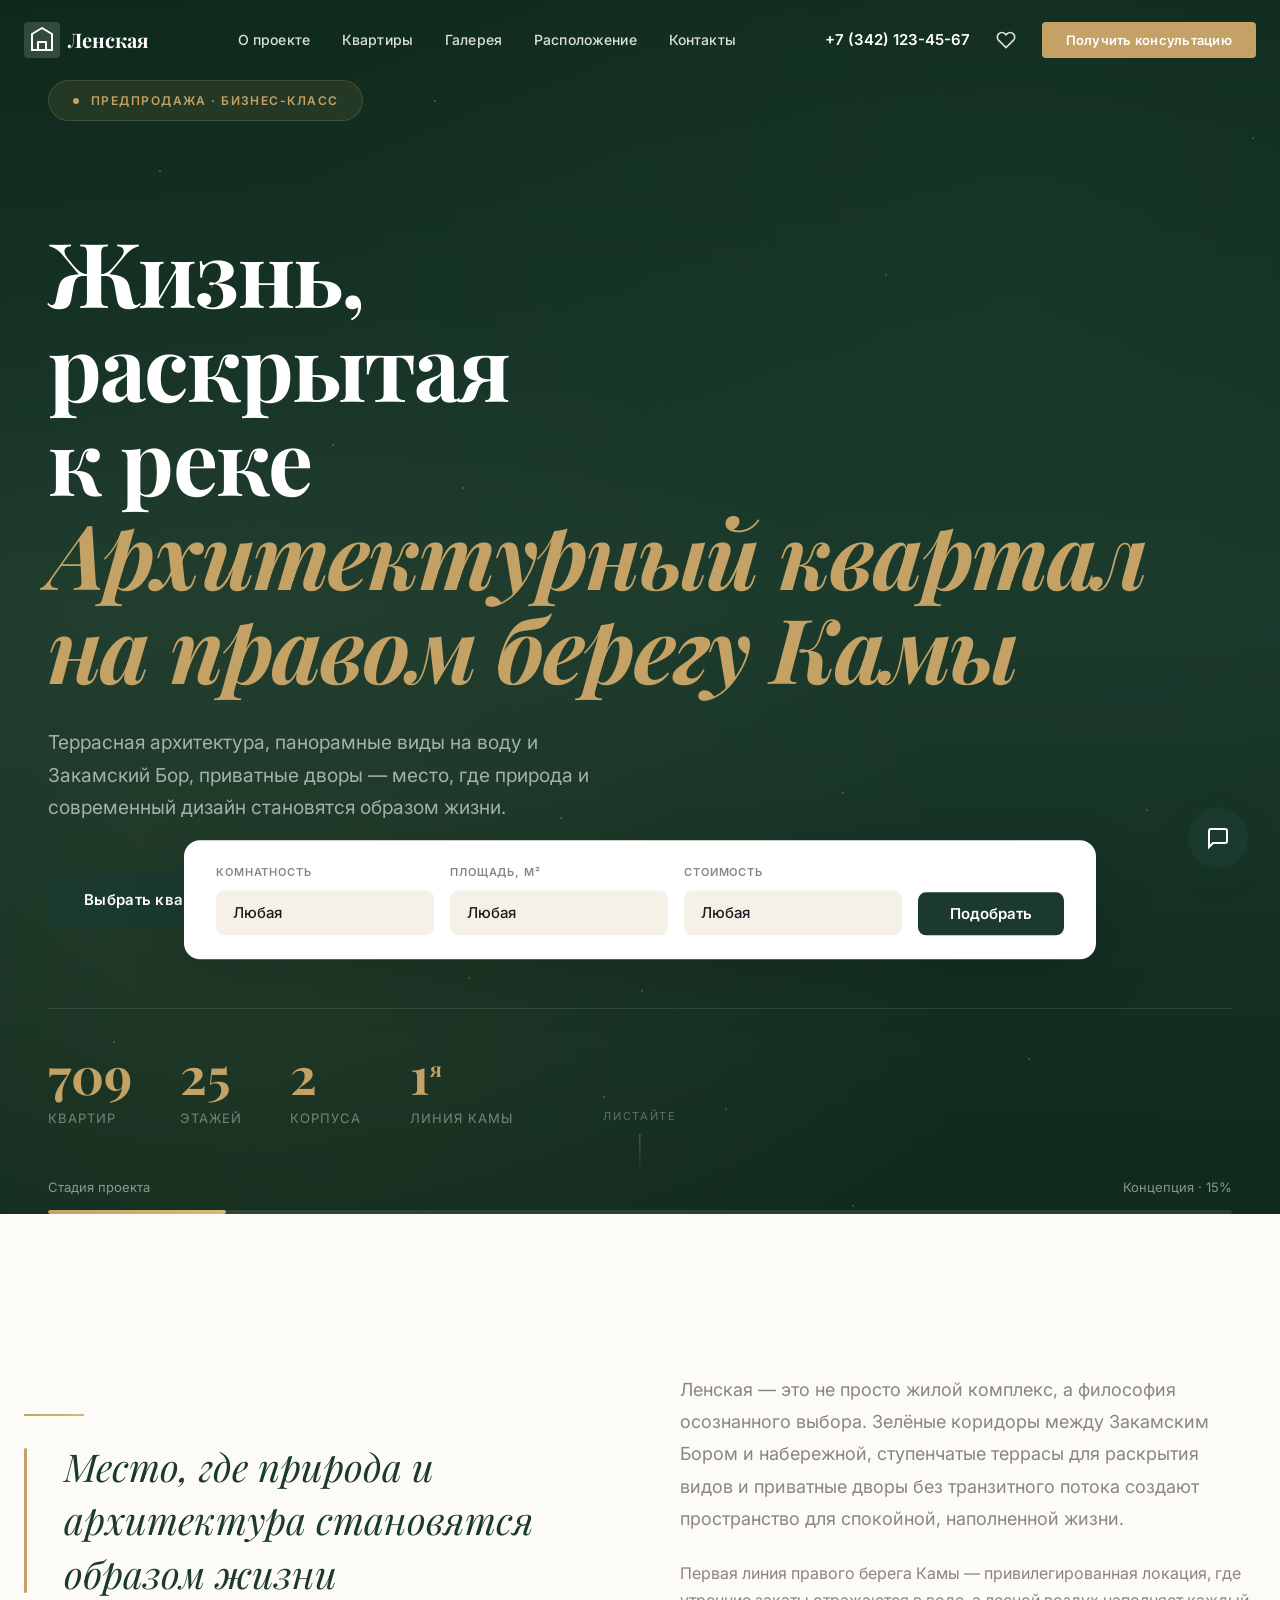
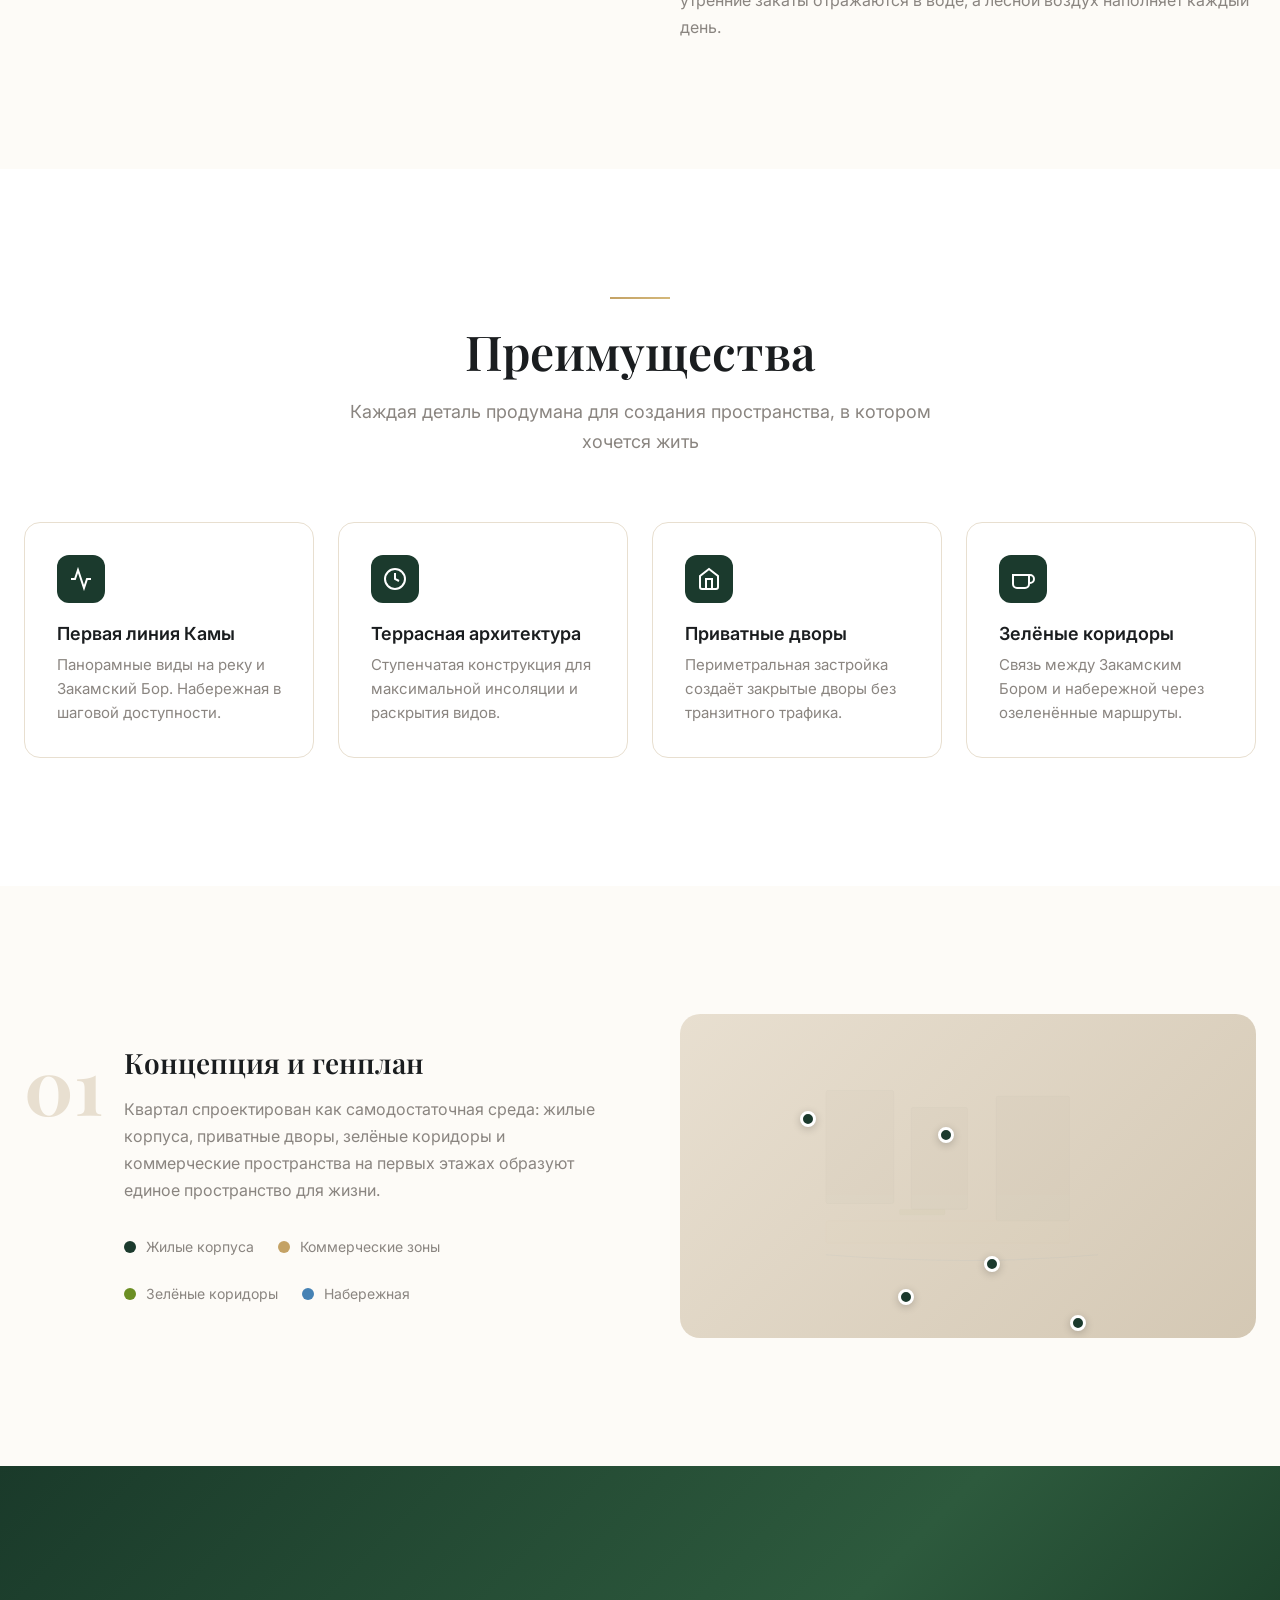
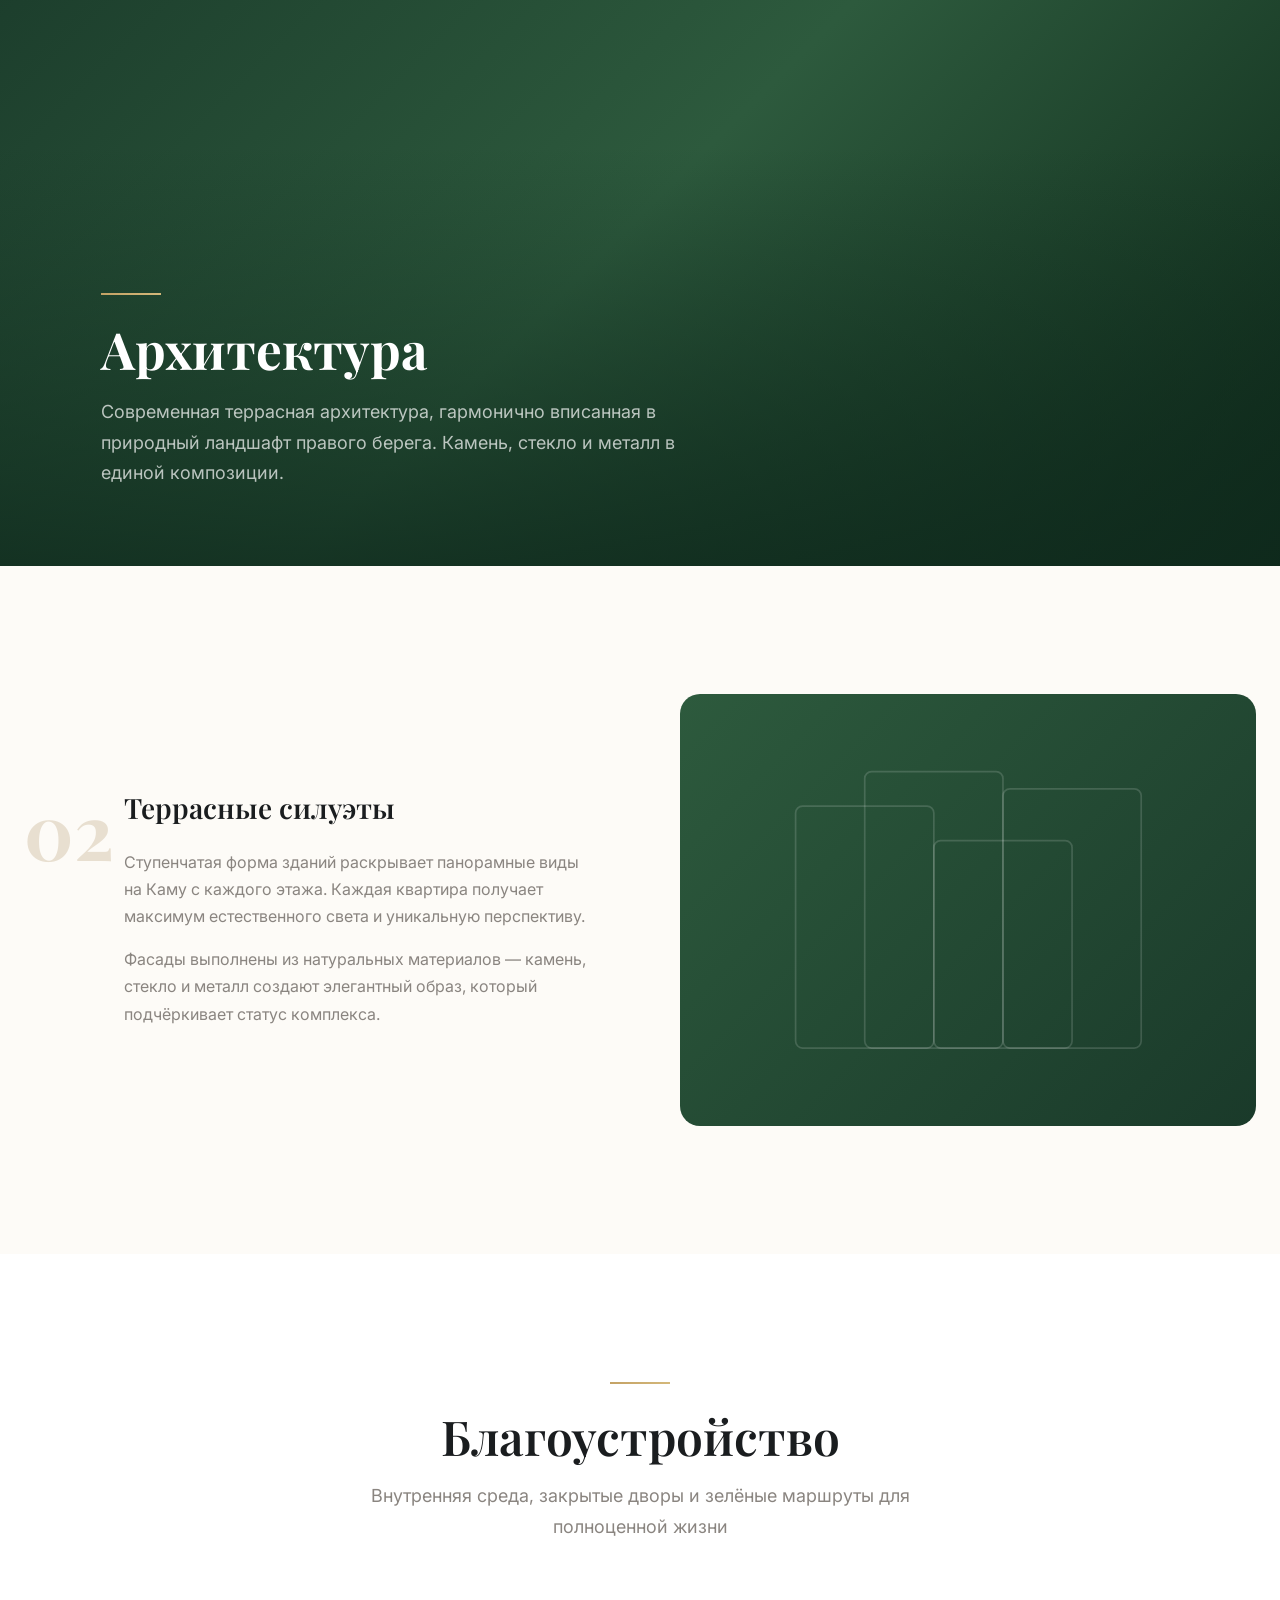
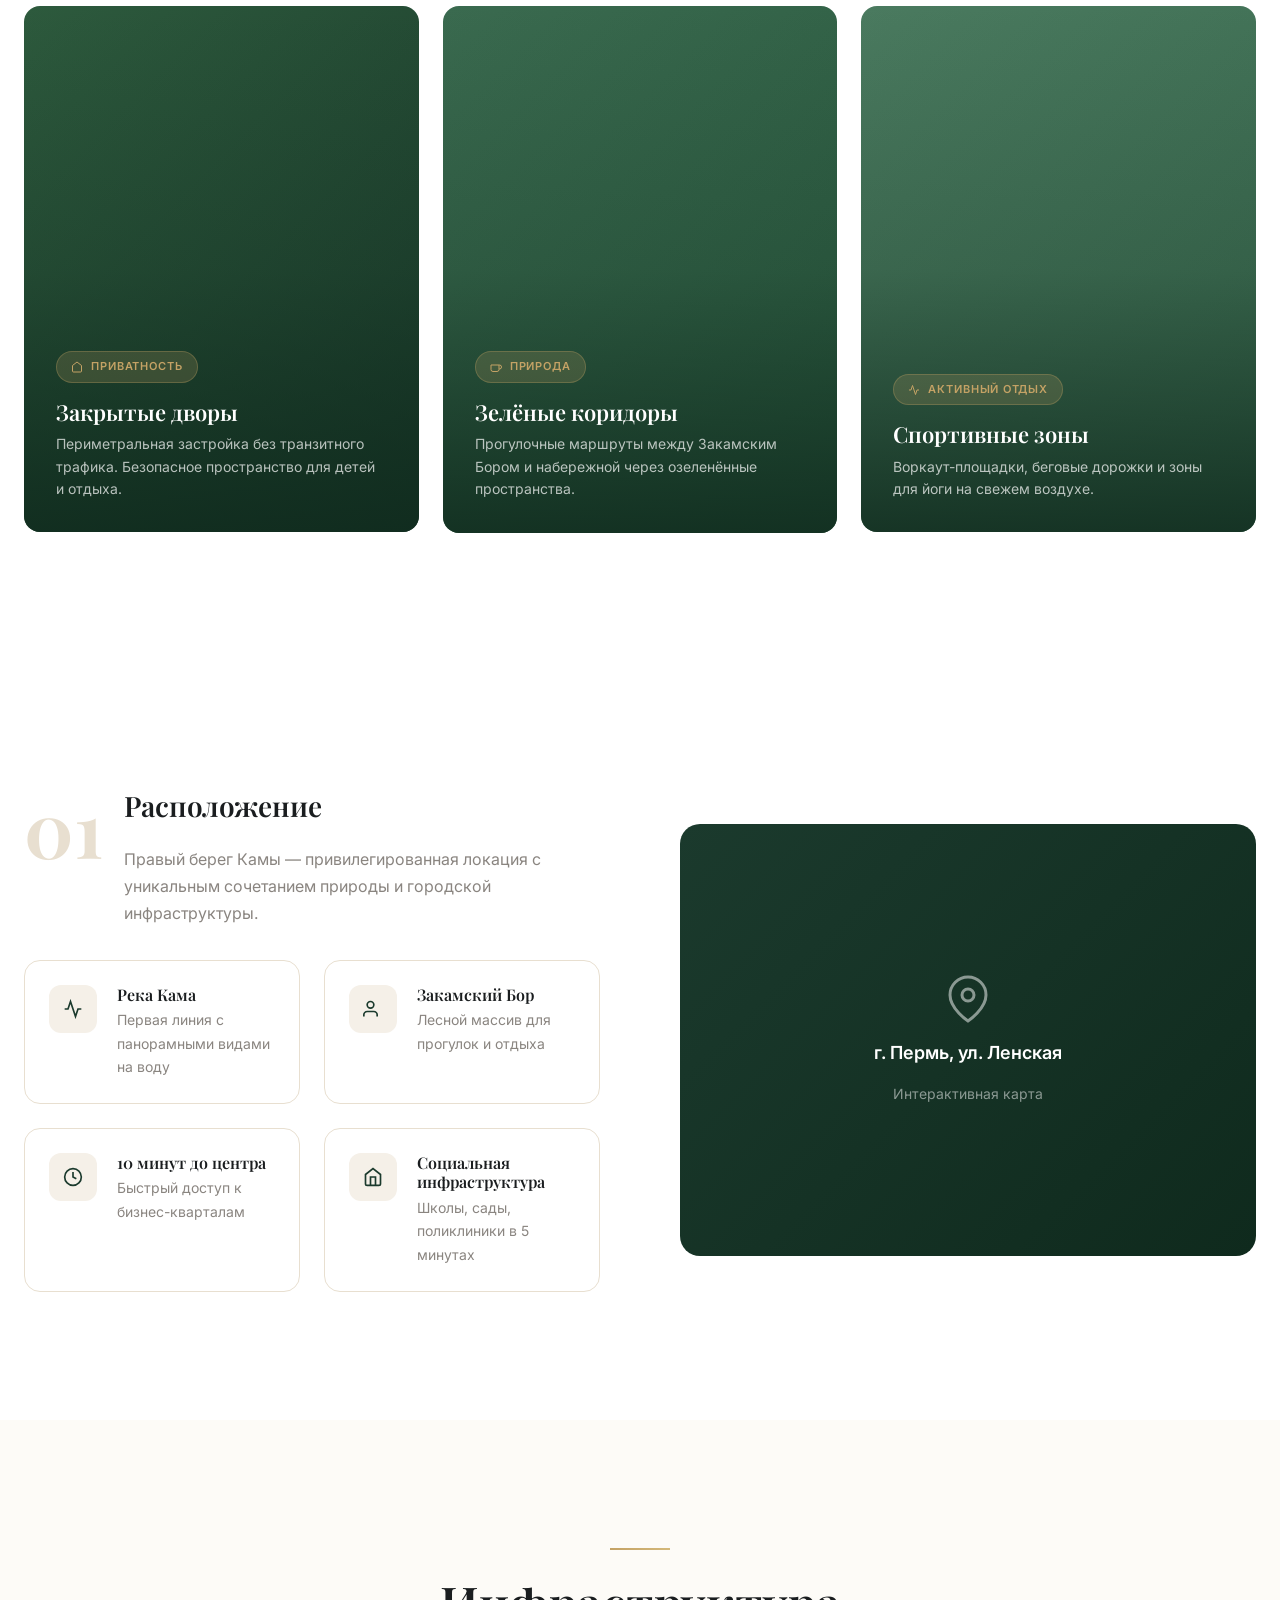
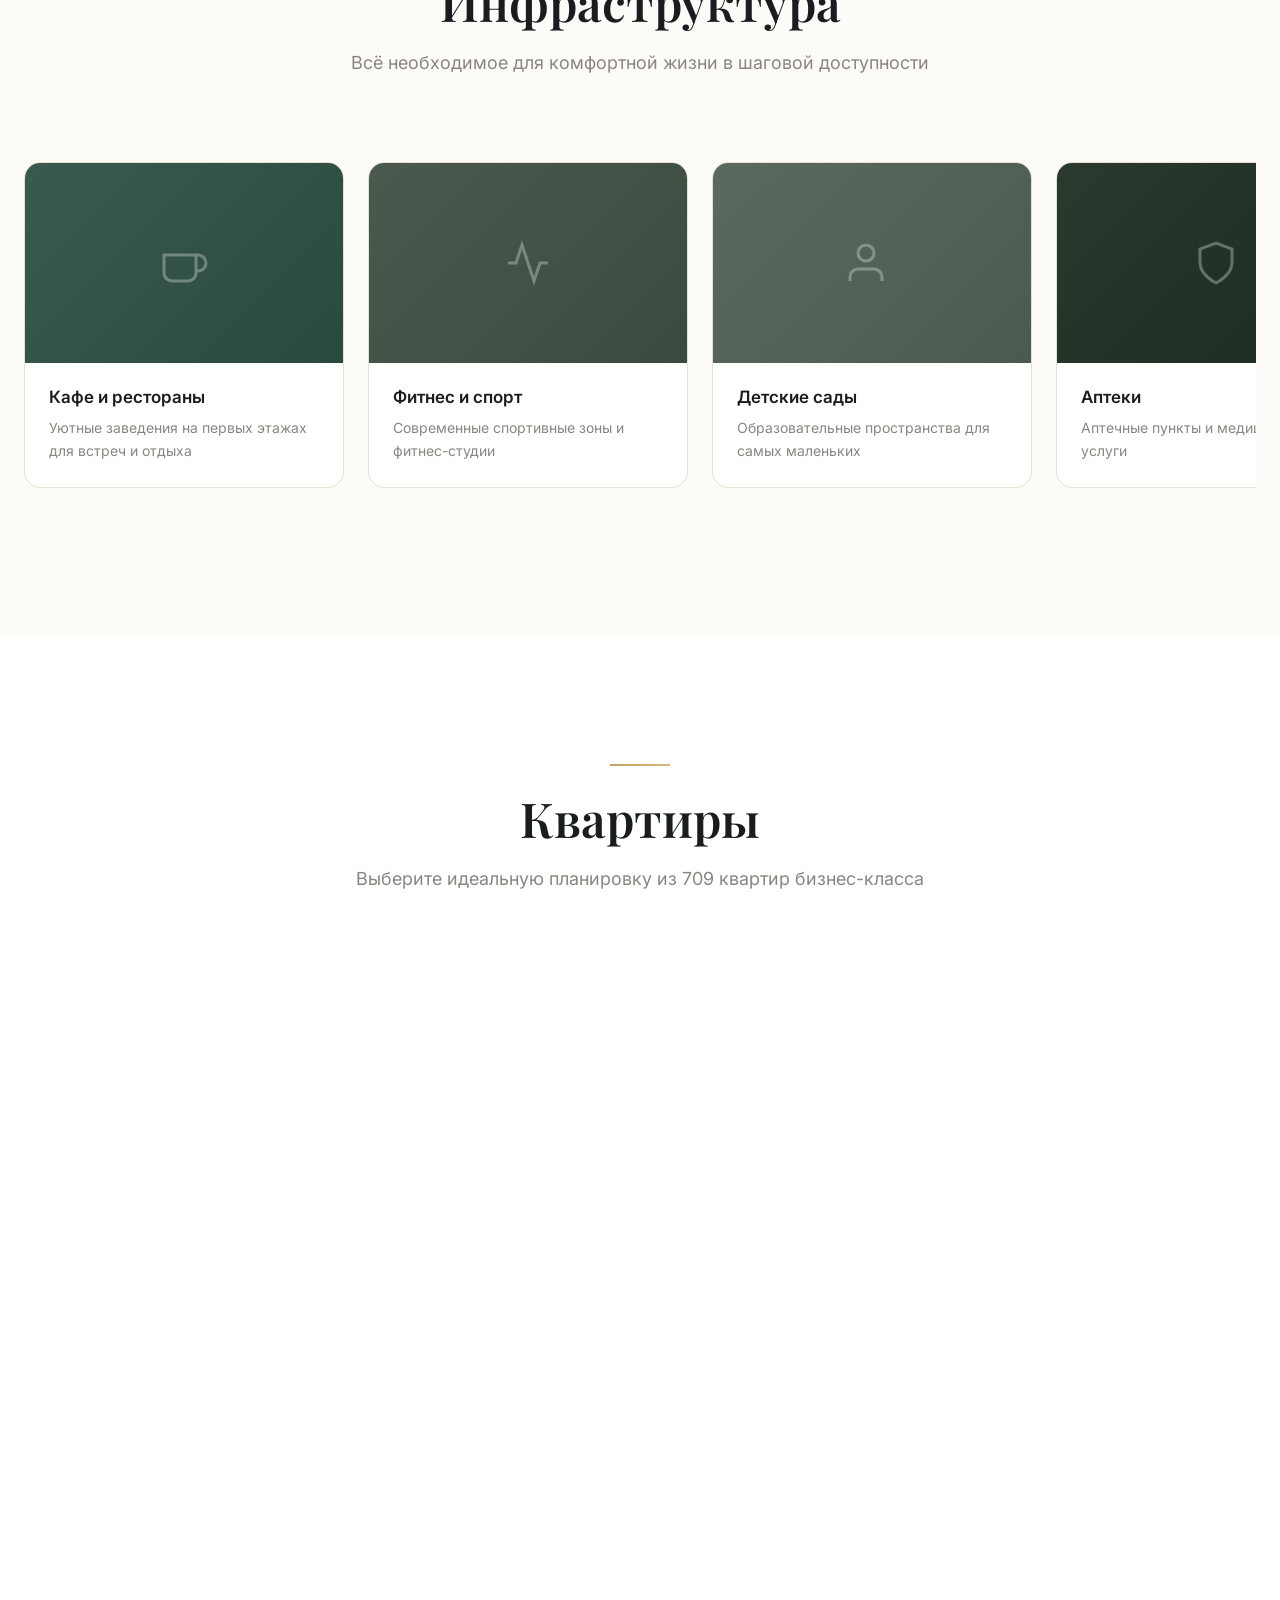
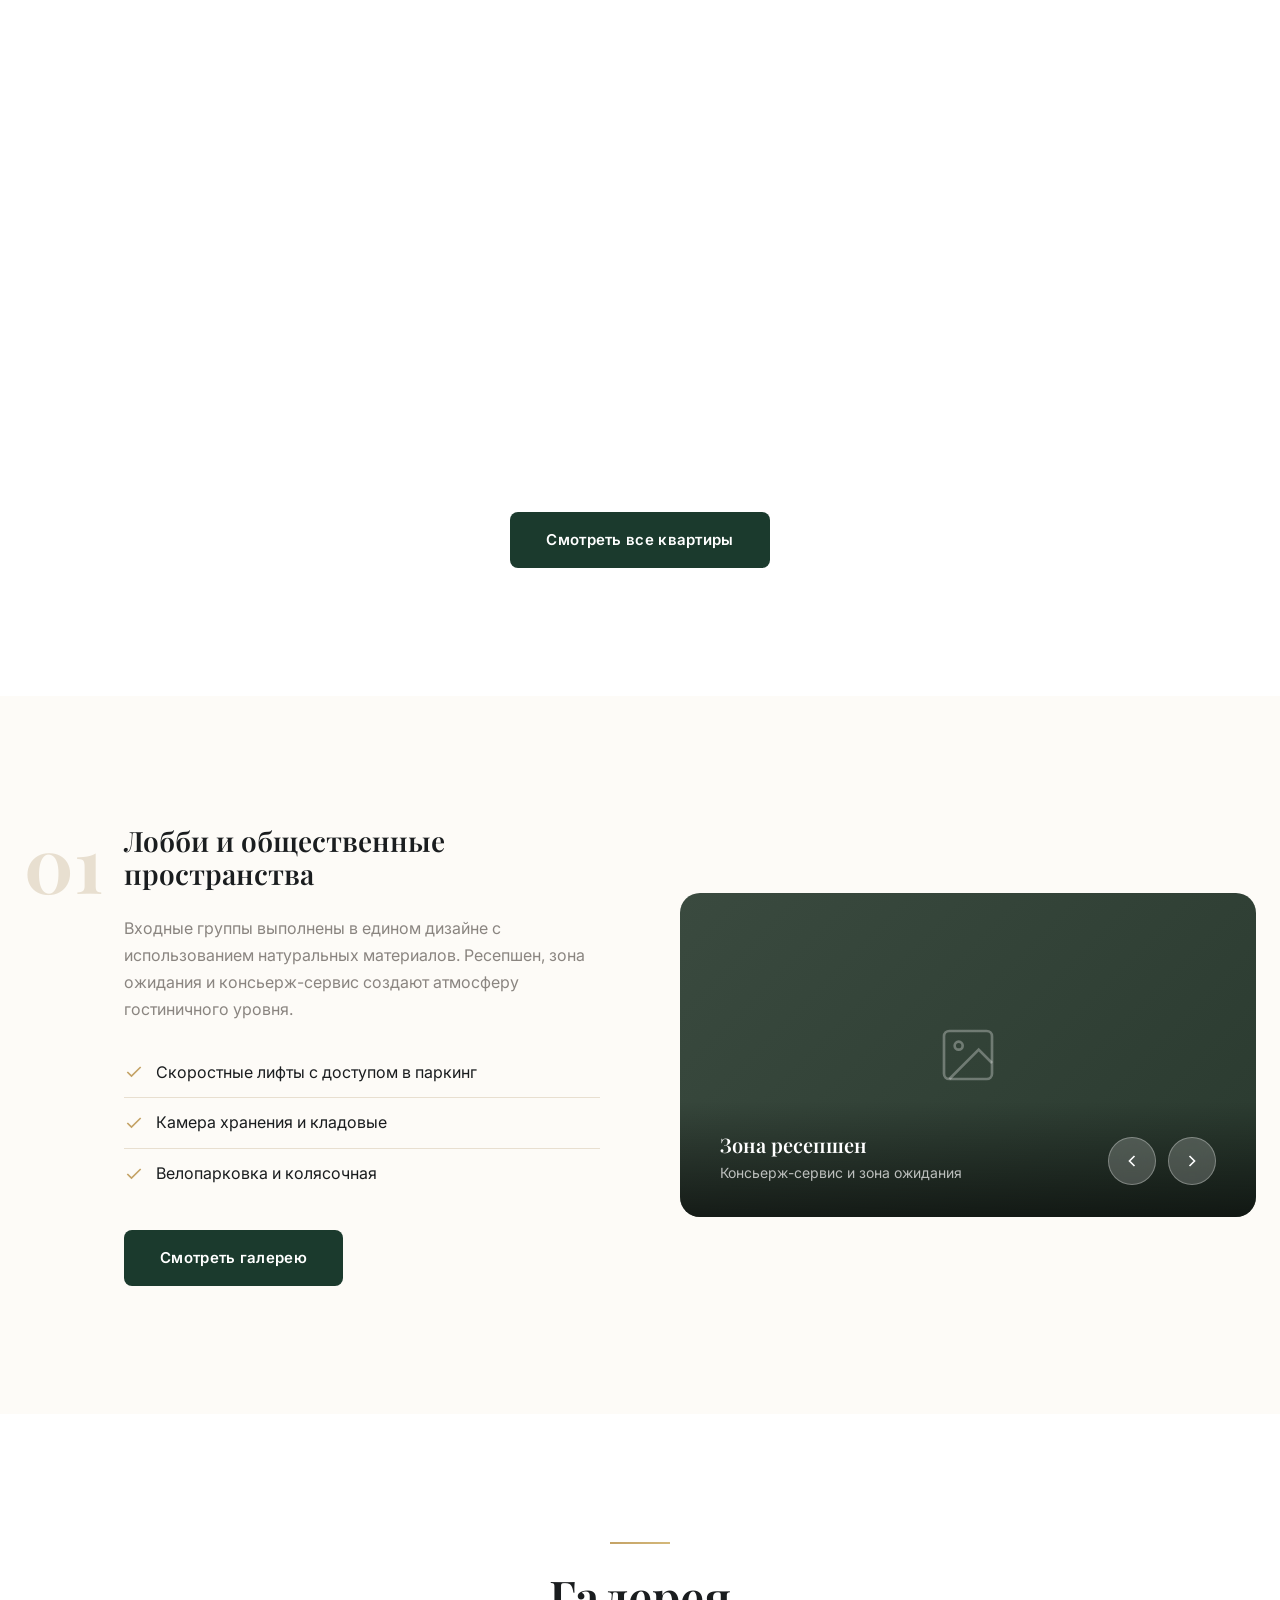
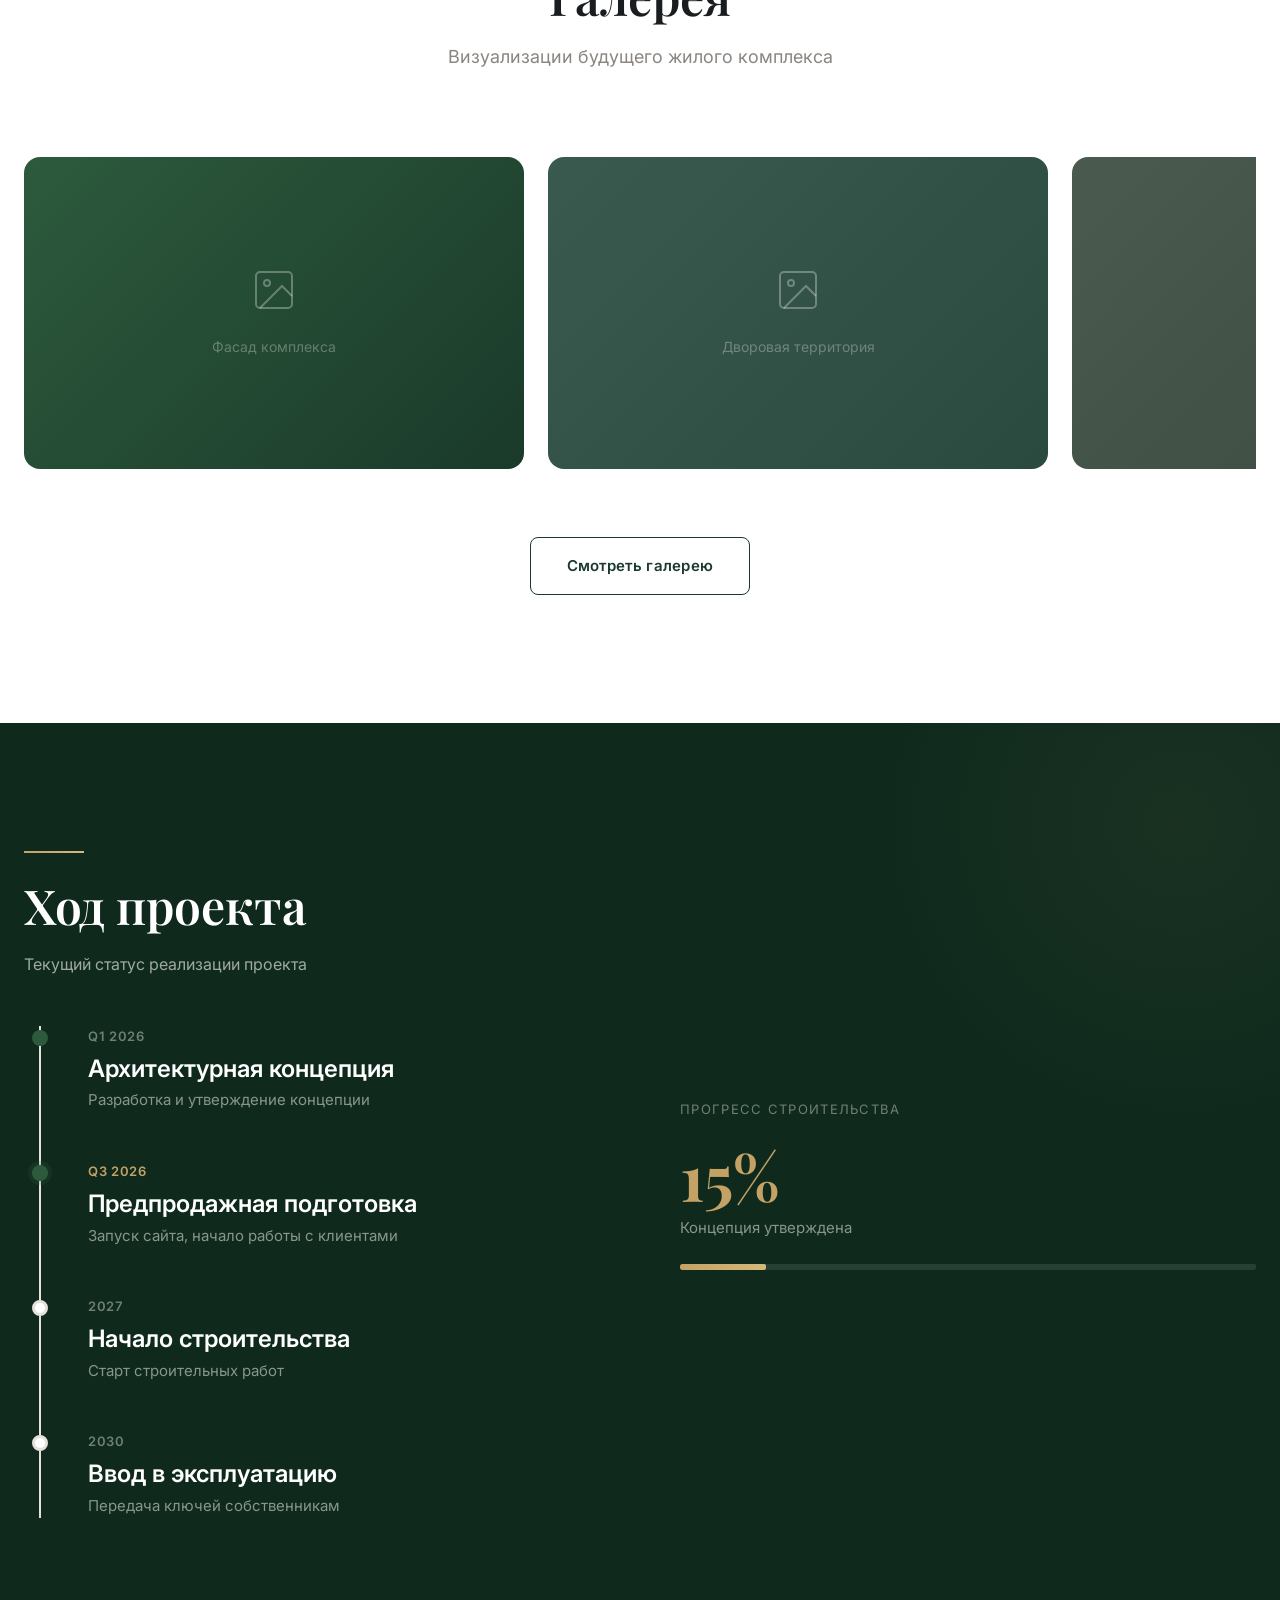
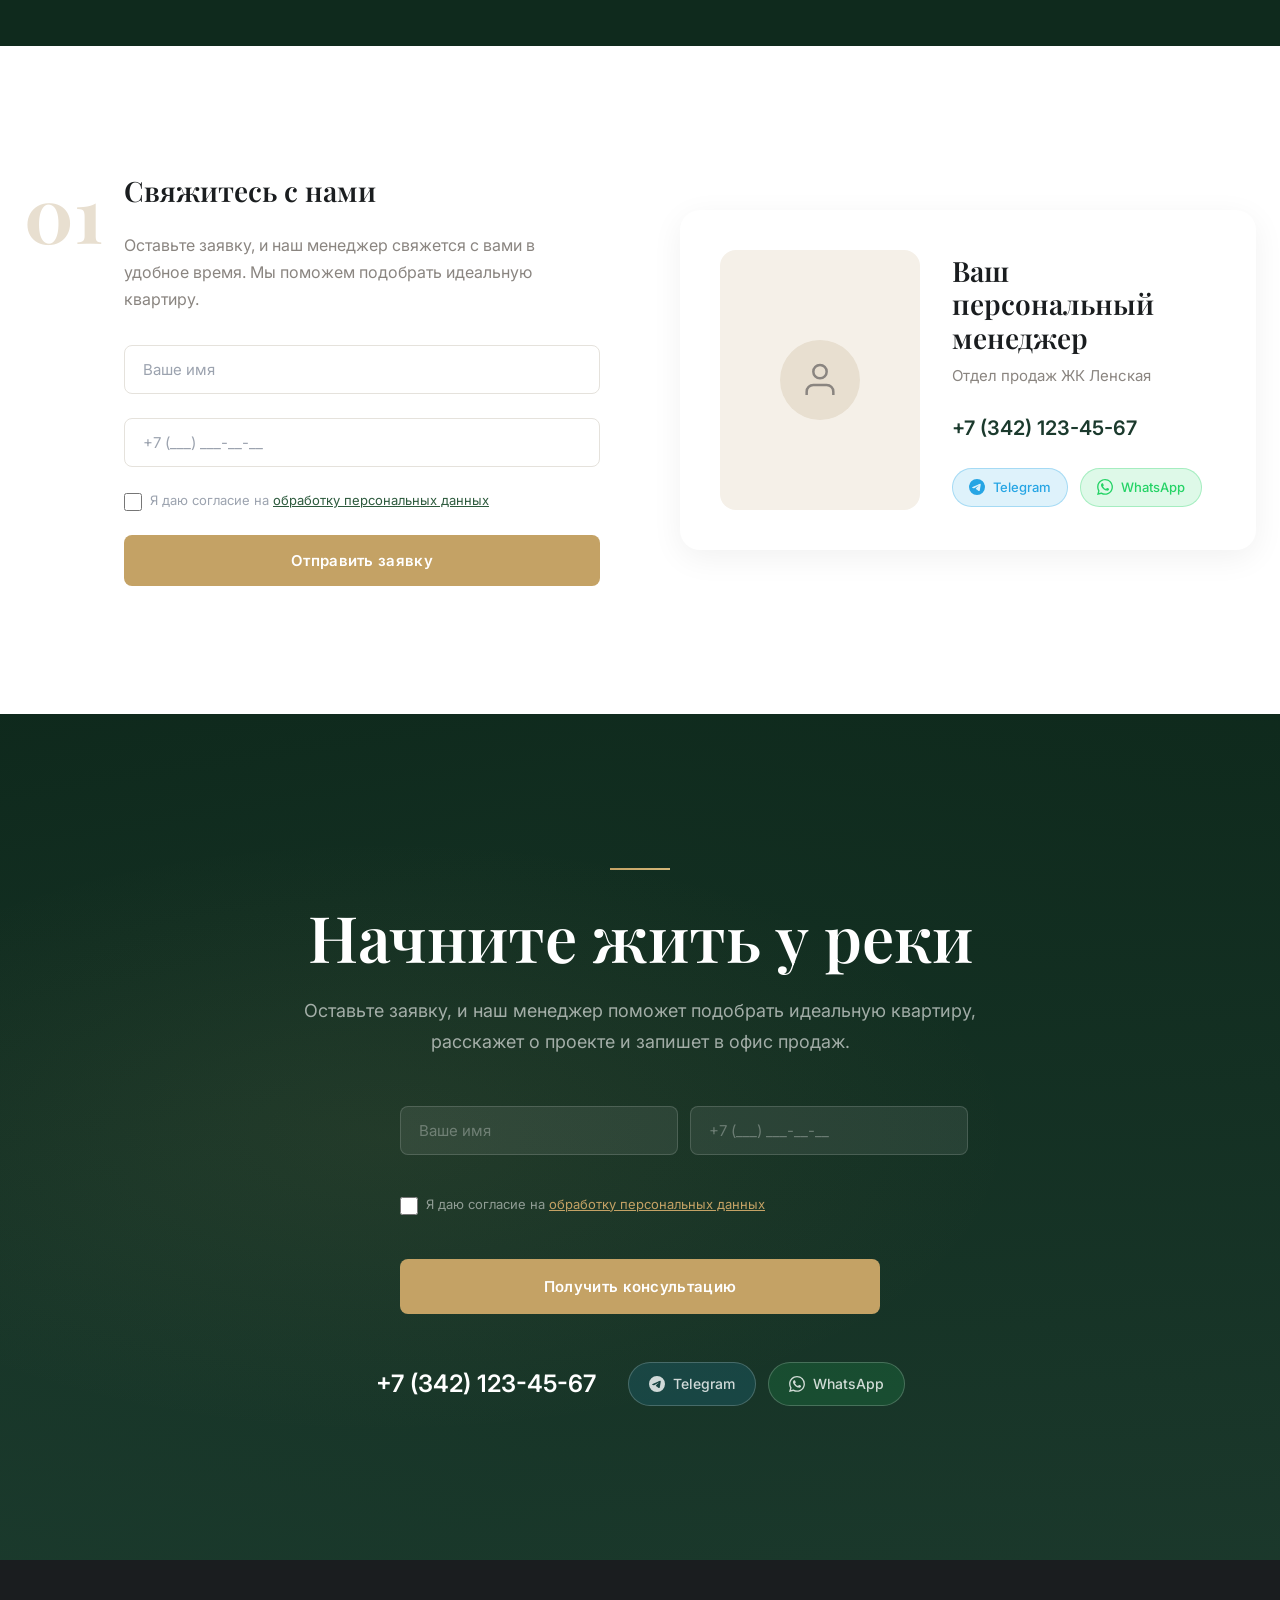
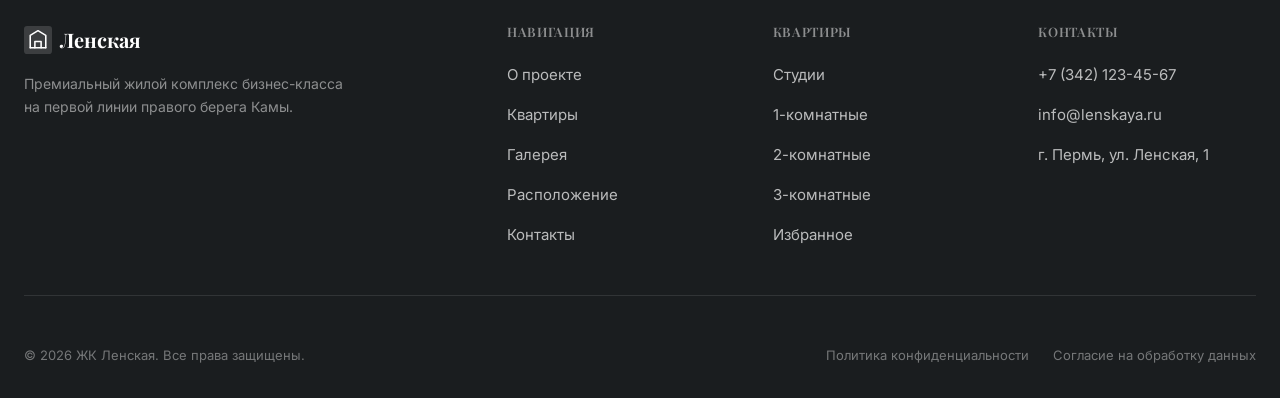
==== commit 85cad165: "UX/UI TZ compliance: genplan, landscaping, final CTA, mobile bar - Added genplan section with intera" ====
--- a/index.html
+++ b/index.html
@@ -15,6 +15,7 @@
   <link href="https://fonts.googleapis.com/css2?family=Inter:wght@300;400;500;600;700&family=Playfair+Display:ital,wght@0,400;0,500;0,600;0,700;1,400;1,500&display=swap" rel="stylesheet">
   <link rel="stylesheet" href="css/styles.css">
   <link rel="stylesheet" href="css/premium.css">
+  <link rel="stylesheet" href="css/components.css">
   <script type="application/ld+json">
   {
     "@context": "https://schema.org",
@@ -81,10 +82,10 @@
         </div>
       </div>
       <h1 class="hero-premium-title">
-        Жилой комплекс<br>«Ленская»
-        <span>на берегу Камы</span>
+        Жизнь,<br>раскрытая<br>к реке
+        <span>Архитектурный квартал на правом берегу Камы</span>
       </h1>
-      <p class="hero-premium-subtitle">Террасная архитектура, панорамные виды на реку и Закамский Бор, приватные дворы без транзитного трафика — пространство для осознанной жизни.</p>
+      <p class="hero-premium-subtitle">Террасная архитектура, панорамные виды на воду и Закамский Бор, приватные дворы — место, где природа и современный дизайн становятся образом жизни.</p>
       <div class="hero-premium-ctas">
         <a href="apartments.html" class="btn-premium btn-premium-primary">Выбрать квартиру</a>
         <button class="btn-premium btn-premium-outline" data-modal="modal-presentation">Получить презентацию</button>
@@ -223,6 +224,74 @@
     </div>
   </section>
 
+  <!-- ========== GENPLAN ========== -->
+  <section class="genplan-section section-numbered">
+    <div class="container">
+      <div class="two-col">
+        <div class="animate-on-scroll">
+          <div class="numbered-block">
+            <h3 style="font-size: 1.75rem; margin-bottom: 16px;">Концепция и генплан</h3>
+            <p style="color: var(--color-warm-gray); margin-bottom: 32px;">Квартал спроектирован как самодостаточная среда: жилые корпуса, приватные дворы, зелёные коридоры и коммерческие пространства на первых этажах образуют единое пространство для жизни.</p>
+            <div class="genplan-legend">
+              <div class="genplan-legend-item">
+                <div class="genplan-legend-dot" style="background: var(--color-forest);"></div>
+                Жилые корпуса
+              </div>
+              <div class="genplan-legend-item">
+                <div class="genplan-legend-dot" style="background: var(--color-gold);"></div>
+                Коммерческие зоны
+              </div>
+              <div class="genplan-legend-item">
+                <div class="genplan-legend-dot" style="background: #6B8E23;"></div>
+                Зелёные коридоры
+              </div>
+              <div class="genplan-legend-item">
+                <div class="genplan-legend-dot" style="background: #4682B4;"></div>
+                Набережная
+              </div>
+            </div>
+          </div>
+        </div>
+        <div class="animate-on-scroll delay-2">
+          <div class="genplan-visual">
+            <div class="genplan-visual-inner">
+              <svg viewBox="0 0 600 400" fill="none" stroke="currentColor" stroke-width="0.5">
+                <!-- Simplified genplan illustration -->
+                <rect x="50" y="50" width="120" height="200" rx="4" fill="rgba(27,58,45,0.1)" stroke="rgba(27,58,45,0.3)"/>
+                <rect x="200" y="80" width="100" height="180" rx="4" fill="rgba(27,58,45,0.1)" stroke="rgba(27,58,45,0.3)"/>
+                <rect x="350" y="60" width="130" height="220" rx="4" fill="rgba(27,58,45,0.1)" stroke="rgba(27,58,45,0.3)"/>
+                <rect x="50" y="280" width="430" height="40" rx="4" fill="rgba(196,162,101,0.1)" stroke="rgba(196,162,101,0.3)"/>
+                <path d="M50 340 Q300 360 530 340" stroke="rgba(70,130,180,0.3)" stroke-width="2" fill="none"/>
+                <rect x="180" y="260" width="80" height="10" rx="2" fill="rgba(107,142,35,0.2)" stroke="rgba(107,142,35,0.3)"/>
+              </svg>
+              <!-- Interactive points -->
+              <div class="genplan-point" style="top: 25%; left: 18%;">
+                <div class="genplan-point-dot"></div>
+                <div class="genplan-tooltip">Корпус 1</div>
+              </div>
+              <div class="genplan-point" style="top: 30%; left: 42%;">
+                <div class="genplan-point-dot"></div>
+                <div class="genplan-tooltip">Корпус 2</div>
+              </div>
+              <div class="genplan-point" style="top: 70%; left: 50%;">
+                <div class="genplan-point-dot"></div>
+                <div class="genplan-tooltip">Коммерческая зона</div>
+              </div>
+              <div class="genplan-point" style="top: 80%; left: 35%;">
+                <div class="genplan-point-dot"></div>
+                <div class="genplan-tooltip">Зелёный коридор</div>
+              </div>
+              <div class="genplan-point" style="top: 88%; left: 65%;">
+                <div class="genplan-point-dot"></div>
+                <div class="genplan-tooltip">Набережная Камы</div>
+              </div>
+            </div>
+          </div>
+        </div>
+      </div>
+    </div>
+  </section>
+
   <!-- ========== ARCHITECTURE FULLWIDTH ========== -->
   <section class="fullwidth-showcase">
     <div class="fullwidth-showcase-bg" style="background: linear-gradient(135deg, #1a3a2a 0%, #2d5a3d 50%, #0d2818 100%);"></div>
@@ -262,6 +331,52 @@
     </div>
   </section>
 
+  <!-- ========== LANDSCAPING ========== -->
+  <section class="landscaping-section section-numbered">
+    <div class="container">
+      <div class="animate-on-scroll" style="text-align: center; margin-bottom: 64px;">
+        <div class="gold-divider" style="margin: 0 auto 24px;"></div>
+        <h2 style="font-size: clamp(2rem, 4vw, 3rem); margin-bottom: 16px;">Благоустройство</h2>
+        <p style="font-size: 1.125rem; color: var(--color-warm-gray); max-width: 600px; margin: 0 auto;">Внутренняя среда, закрытые дворы и зелёные маршруты для полноценной жизни</p>
+      </div>
+      <div class="landscaping-grid">
+        <div class="landscaping-card animate-on-scroll">
+          <div class="landscaping-card-bg" style="background: linear-gradient(135deg, #2d5a3d, #1a3a2a); width: 100%; height: 100%;"></div>
+          <div class="landscaping-card-overlay">
+            <div class="landscaping-card-tag">
+              <svg width="12" height="12" viewBox="0 0 24 24" fill="none" stroke="currentColor" stroke-width="2"><path d="M3 9l9-7 9 7v11a2 2 0 0 1-2 2H5a2 2 0 0 1-2-2z"/></svg>
+              Приватность
+            </div>
+            <h4>Закрытые дворы</h4>
+            <p>Периметральная застройка без транзитного трафика. Безопасное пространство для детей и отдыха.</p>
+          </div>
+        </div>
+        <div class="landscaping-card animate-on-scroll delay-1">
+          <div class="landscaping-card-bg" style="background: linear-gradient(135deg, #3a6a4f, #2a5a3f); width: 100%; height: 100%;"></div>
+          <div class="landscaping-card-overlay">
+            <div class="landscaping-card-tag">
+              <svg width="12" height="12" viewBox="0 0 24 24" fill="none" stroke="currentColor" stroke-width="2"><path d="M18 8h1a4 4 0 0 1 0 8h-1"/><path d="M2 8h16v9a4 4 0 0 1-4 4H6a4 4 0 0 1-4-4V8z"/></svg>
+              Природа
+            </div>
+            <h4>Зелёные коридоры</h4>
+            <p>Прогулочные маршруты между Закамским Бором и набережной через озеленённые пространства.</p>
+          </div>
+        </div>
+        <div class="landscaping-card animate-on-scroll delay-2">
+          <div class="landscaping-card-bg" style="background: linear-gradient(135deg, #4a7a5f, #3a6a4f); width: 100%; height: 100%;"></div>
+          <div class="landscaping-card-overlay">
+            <div class="landscaping-card-tag">
+              <svg width="12" height="12" viewBox="0 0 24 24" fill="none" stroke="currentColor" stroke-width="2"><path d="M22 12h-4l-3 9L9 3l-3 9H2"/></svg>
+              Активный отдых
+            </div>
+            <h4>Спортивные зоны</h4>
+            <p>Воркаут-площадки, беговые дорожки и зоны для йоги на свежем воздухе.</p>
+          </div>
+        </div>
+      </div>
+    </div>
+  </section>
+
   <!-- ========== LOCATION (Numbered) ========== -->
   <section class="section section-numbered" id="location" style="background: white;">
     <div class="container">
@@ -271,22 +386,42 @@
             <h3 style="font-size: 1.75rem; margin-bottom: 24px;">Расположение</h3>
             <p style="color: var(--color-warm-gray); margin-bottom: 32px;">Правый берег Камы — привилегированная локация с уникальным сочетанием природы и городской инфраструктуры.</p>
           </div>
-          <div style="display: grid; grid-template-columns: 1fr 1fr; gap: 24px;">
-            <div style="padding: 24px; background: var(--color-sand-light); border-radius: 12px;">
-              <div style="font-family: var(--font-display); font-size: 1.75rem; font-weight: 700; color: var(--color-gold); margin-bottom: 4px;">5 мин</div>
-              <div style="font-size: 0.8125rem; color: var(--color-warm-gray);">до набережной</div>
-            </div>
-            <div style="padding: 24px; background: var(--color-sand-light); border-radius: 12px;">
-              <div style="font-family: var(--font-display); font-size: 1.75rem; font-weight: 700; color: var(--color-gold); margin-bottom: 4px;">10 мин</div>
-              <div style="font-size: 0.8125rem; color: var(--color-warm-gray);">до центра города</div>
-            </div>
-            <div style="padding: 24px; background: var(--color-sand-light); border-radius: 12px;">
-              <div style="font-family: var(--font-display); font-size: 1.75rem; font-weight: 700; color: var(--color-gold); margin-bottom: 4px;">7 мин</div>
-              <div style="font-size: 0.8125rem; color: var(--color-warm-gray);">до Закамского Бора</div>
-            </div>
-            <div style="padding: 24px; background: var(--color-sand-light); border-radius: 12px;">
-              <div style="font-family: var(--font-display); font-size: 1.75rem; font-weight: 700; color: var(--color-gold); margin-bottom: 4px;">15 мин</div>
-              <div style="font-size: 0.8125rem; color: var(--color-warm-gray);">до ТЦ и школ</div>
+          <div class="env-cards">
+            <div class="env-card">
+              <div class="env-card-icon">
+                <svg width="20" height="20" viewBox="0 0 24 24" fill="none" stroke="currentColor" stroke-width="2"><path d="M22 12h-4l-3 9L9 3l-3 9H2"/></svg>
+              </div>
+              <div>
+                <h4>Река Кама</h4>
+                <p>Первая линия с панорамными видами на воду</p>
+              </div>
+            </div>
+            <div class="env-card">
+              <div class="env-card-icon">
+                <svg width="20" height="20" viewBox="0 0 24 24" fill="none" stroke="currentColor" stroke-width="2"><path d="M17 21v-2a4 4 0 0 0-4-4H5a4 4 0 0 0-4 4v2"/><circle cx="9" cy="7" r="4"/></svg>
+              </div>
+              <div>
+                <h4>Закамский Бор</h4>
+                <p>Лесной массив для прогулок и отдыха</p>
+              </div>
+            </div>
+            <div class="env-card">
+              <div class="env-card-icon">
+                <svg width="20" height="20" viewBox="0 0 24 24" fill="none" stroke="currentColor" stroke-width="2"><circle cx="12" cy="12" r="10"/><polyline points="12,6 12,12 16,14"/></svg>
+              </div>
+              <div>
+                <h4>10 минут до центра</h4>
+                <p>Быстрый доступ к бизнес-кварталам</p>
+              </div>
+            </div>
+            <div class="env-card">
+              <div class="env-card-icon">
+                <svg width="20" height="20" viewBox="0 0 24 24" fill="none" stroke="currentColor" stroke-width="2"><path d="M3 9l9-7 9 7v11a2 2 0 0 1-2 2H5a2 2 0 0 1-2-2z"/><polyline points="9,22 9,12 15,12 15,22"/></svg>
+              </div>
+              <div>
+                <h4>Социальная инфраструктура</h4>
+                <p>Школы, сады, поликлиники в 5 минутах</p>
+              </div>
             </div>
           </div>
         </div>
@@ -591,6 +726,72 @@
     </div>
   </section>
 
+  <!-- ========== FINAL CTA ========== -->
+  <section class="final-cta">
+    <div class="final-cta-bg">
+      <div class="final-cta-bg-gradient"></div>
+      <div class="final-cta-bg-image"></div>
+    </div>
+    <div class="final-cta-content animate-on-scroll">
+      <div class="gold-divider" style="margin: 0 auto 32px;"></div>
+      <h2>Начните жить у реки</h2>
+      <p>Оставьте заявку, и наш менеджер поможет подобрать идеальную квартиру, расскажет о проекте и запишет в офис продаж.</p>
+      <div class="final-cta-form">
+        <form class="form" data-form="final_cta">
+          <div style="display: flex; gap: 12px; margin-bottom: 16px;">
+            <input type="text" name="name" class="form-input" placeholder="Ваше имя" required style="flex: 1;">
+            <input type="tel" name="phone" class="form-input" placeholder="+7 (___) ___-__-__" required style="flex: 1;">
+          </div>
+          <div class="form-checkbox" style="margin-bottom: 20px;">
+            <input type="checkbox" name="consent" id="final-consent" required>
+            <label for="final-consent">Я даю согласие на <a href="legal.html">обработку персональных данных</a></label>
+          </div>
+          <button type="submit" class="btn-premium btn-premium-gold" style="width: 100%; justify-content: center; padding: 18px;">Получить консультацию</button>
+        </form>
+        <div class="form-success"><h4 style="color: white;">Заявка отправлена!</h4><p style="color: rgba(255,255,255,0.7);">Перезвоним в течение 15 минут.</p></div>
+      </div>
+      <div class="final-cta-contacts">
+        <a href="tel:+73421234567" class="final-cta-phone">+7 (342) 123-45-67</a>
+        <div class="final-cta-messengers">
+          <a href="https://t.me/lenskaya" target="_blank" class="messenger-btn telegram" style="border-color: rgba(255,255,255,0.2); color: rgba(255,255,255,0.8);">
+            <svg width="16" height="16" viewBox="0 0 24 24" fill="currentColor"><path d="M11.944 0A12 12 0 0 0 0 12a12 12 0 0 0 12 12 12 12 0 0 0 12-12A12 12 0 0 0 12 0a12 12 0 0 0-.056 0zm4.962 7.224c.1-.002.321.023.465.14a.506.506 0 0 1 .171.325c.016.093.036.306.02.472-.18 1.898-.962 6.502-1.36 8.627-.168.9-.499 1.201-.82 1.23-.696.065-1.225-.46-1.9-.902-1.056-.693-1.653-1.124-2.678-1.8-1.185-.78-.417-1.21.258-1.91.177-.184 3.247-2.977 3.307-3.23.007-.032.014-.15-.056-.212s-.174-.041-.249-.024c-.106.024-1.793 1.14-5.061 3.345-.479.33-.913.49-1.302.48-.428-.008-1.252-.241-1.865-.44-.752-.245-1.349-.374-1.297-.789.027-.216.325-.437.893-.663 3.498-1.524 5.83-2.529 6.998-3.014 3.332-1.386 4.025-1.627 4.476-1.635z"/></svg>
+            Telegram
+          </a>
+          <a href="https://wa.me/73421234567" target="_blank" class="messenger-btn whatsapp" style="border-color: rgba(255,255,255,0.2); color: rgba(255,255,255,0.8);">
+            <svg width="16" height="16" viewBox="0 0 24 24" fill="currentColor"><path d="M17.472 14.382c-.297-.149-1.758-.867-2.03-.967-.273-.099-.471-.148-.67.15-.197.297-.767.966-.94 1.164-.173.199-.347.223-.644.075-.297-.15-1.255-.463-2.39-1.475-.883-.788-1.48-1.761-1.653-2.059-.173-.297-.018-.458.13-.606.134-.133.298-.347.446-.52.149-.174.198-.298.298-.497.099-.198.05-.371-.025-.52-.075-.149-.669-1.612-.916-2.207-.242-.579-.487-.5-.669-.51-.173-.008-.371-.01-.57-.01-.198 0-.52.074-.792.372-.272.297-1.04 1.016-1.04 2.479 0 1.462 1.065 2.875 1.213 3.074.149.198 2.096 3.2 5.077 4.487.709.306 1.262.489 1.694.625.712.227 1.36.195 1.871.118.571-.085 1.758-.719 2.006-1.413.248-.694.248-1.289.173-1.413-.074-.124-.272-.198-.57-.347m-5.421 7.403h-.004a9.87 9.87 0 0 1-5.031-1.378l-.361-.214-3.741.982.998-3.648-.235-.374a9.86 9.86 0 0 1-1.51-5.26c.001-5.45 4.436-9.884 9.888-9.884 2.64 0 5.122 1.03 6.988 2.898a9.825 9.825 0 0 1 2.893 6.994c-.003 5.45-4.437 9.884-9.885 9.884m8.413-18.297A11.815 11.815 0 0 0 12.05 0C5.495 0 .16 5.335.157 11.892c0 2.096.547 4.142 1.588 5.945L.057 24l6.305-1.654a11.882 11.882 0 0 0 5.683 1.448h.005c6.554 0 11.89-5.335 11.893-11.893a11.821 11.821 0 0 0-3.48-8.413z"/></svg>
+            WhatsApp
+          </a>
+        </div>
+      </div>
+    </div>
+  </section>
+
+  <!-- Mobile Bottom Bar -->
+  <div class="mobile-bottom-bar">
+    <div class="mobile-bottom-bar-inner">
+      <a href="tel:+73421234567" class="mobile-bottom-btn">
+        <svg viewBox="0 0 24 24" fill="none" stroke="currentColor" stroke-width="2"><path d="M22 16.92v3a2 2 0 0 1-2.18 2 19.79 19.79 0 0 1-8.63-3.07 19.5 19.5 0 0 1-6-6 19.79 19.79 0 0 1-3.07-8.67A2 2 0 0 1 4.11 2h3a2 2 0 0 1 2 1.72 12.84 12.84 0 0 0 .7 2.81 2 2 0 0 1-.45 2.11L8.09 9.91a16 16 0 0 0 6 6l1.27-1.27a2 2 0 0 1 2.11-.45 12.84 12.84 0 0 0 2.81.7A2 2 0 0 1 22 16.92z"/></svg>
+        Позвонить
+      </a>
+      <a href="https://t.me/lenskaya" target="_blank" class="mobile-bottom-btn">
+        <svg viewBox="0 0 24 24" fill="currentColor"><path d="M11.944 0A12 12 0 0 0 0 12a12 12 0 0 0 12 12 12 12 0 0 0 12-12A12 12 0 0 0 12 0a12 12 0 0 0-.056 0zm4.962 7.224c.1-.002.321.023.465.14a.506.506 0 0 1 .171.325c.016.093.036.306.02.472-.18 1.898-.962 6.502-1.36 8.627-.168.9-.499 1.201-.82 1.23-.696.065-1.225-.46-1.9-.902-1.056-.693-1.653-1.124-2.678-1.8-1.185-.78-.417-1.21.258-1.91.177-.184 3.247-2.977 3.307-3.23.007-.032.014-.15-.056-.212s-.174-.041-.249-.024c-.106.024-1.793 1.14-5.061 3.345-.479.33-.913.49-1.302.48-.428-.008-1.252-.241-1.865-.44-.752-.245-1.349-.374-1.297-.789.027-.216.325-.437.893-.663 3.498-1.524 5.83-2.529 6.998-3.014 3.332-1.386 4.025-1.627 4.476-1.635z"/></svg>
+        Написать
+      </a>
+      <a href="apartments.html" class="mobile-bottom-btn mobile-bottom-btn-cta">
+        <svg viewBox="0 0 24 24" fill="none" stroke="currentColor" stroke-width="2"><path d="M3 9l9-7 9 7v11a2 2 0 0 1-2 2H5a2 2 0 0 1-2-2z"/><polyline points="9,22 9,12 15,12 15,22"/></svg>
+        Квартиры
+      </a>
+      <a href="favorites.html" class="mobile-bottom-btn">
+        <svg viewBox="0 0 24 24" fill="none" stroke="currentColor" stroke-width="2"><path d="M20.84 4.61a5.5 5.5 0 0 0-7.78 0L12 5.67l-1.06-1.06a5.5 5.5 0 0 0-7.78 7.78l1.06 1.06L12 21.23l7.78-7.78 1.06-1.06a5.5 5.5 0 0 0 0-7.78z"/></svg>
+        Избранное
+      </a>
+      <button class="mobile-bottom-btn" data-modal="modal-consult">
+        <svg viewBox="0 0 24 24" fill="none" stroke="currentColor" stroke-width="2"><path d="M21 15a2 2 0 0 1-2 2H7l-4 4V5a2 2 0 0 1 2-2h14a2 2 0 0 1 2 2z"/></svg>
+        Заявка
+      </button>
+    </div>
+  </div>
+
   <!-- Footer -->
   <footer class="footer">
     <div class="container">
--- a/css/components.css
+++ b/css/components.css
@@ -0,0 +1,563 @@
+/* ============================================
+   ЖК Ленская — Additional Components
+   Per UX/UI Design Specification
+   ============================================ */
+
+/* --- Genplan Section --- */
+.genplan-section {
+  position: relative;
+  padding: var(--section-padding) 0;
+  background: var(--color-cream);
+  overflow: hidden;
+}
+
+.genplan-visual {
+  position: relative;
+  border-radius: 20px;
+  overflow: hidden;
+  aspect-ratio: 16/9;
+  background: linear-gradient(135deg, #e8dfd0 0%, #d4c8b4 100%);
+  display: flex;
+  align-items: center;
+  justify-content: center;
+}
+
+.genplan-visual-inner {
+  position: relative;
+  width: 100%;
+  height: 100%;
+  display: flex;
+  align-items: center;
+  justify-content: center;
+}
+
+.genplan-visual svg {
+  width: 70%;
+  height: 70%;
+  opacity: 0.15;
+}
+
+.genplan-point {
+  position: absolute;
+  width: 48px;
+  height: 48px;
+  display: flex;
+  align-items: center;
+  justify-content: center;
+  cursor: pointer;
+  z-index: 10;
+}
+
+.genplan-point-dot {
+  width: 16px;
+  height: 16px;
+  background: var(--color-forest);
+  border: 3px solid white;
+  border-radius: 50%;
+  box-shadow: 0 2px 8px rgba(0,0,0,0.2);
+  transition: all 0.3s;
+  position: relative;
+}
+
+.genplan-point-dot::after {
+  content: '';
+  position: absolute;
+  inset: -8px;
+  border: 2px solid var(--color-forest);
+  border-radius: 50%;
+  opacity: 0;
+  animation: genplan-pulse 2s ease-in-out infinite;
+}
+
+@keyframes genplan-pulse {
+  0%, 100% { opacity: 0; transform: scale(0.8); }
+  50% { opacity: 0.3; transform: scale(1.2); }
+}
+
+.genplan-point:hover .genplan-point-dot {
+  transform: scale(1.3);
+  background: var(--color-gold);
+}
+
+.genplan-tooltip {
+  position: absolute;
+  bottom: calc(100% + 12px);
+  left: 50%;
+  transform: translateX(-50%) translateY(8px);
+  background: white;
+  padding: 12px 16px;
+  border-radius: 10px;
+  box-shadow: 0 8px 24px rgba(0,0,0,0.12);
+  white-space: nowrap;
+  opacity: 0;
+  visibility: hidden;
+  transition: all 0.3s;
+  pointer-events: none;
+  font-size: 0.875rem;
+  font-weight: 500;
+}
+
+.genplan-tooltip::after {
+  content: '';
+  position: absolute;
+  top: 100%;
+  left: 50%;
+  transform: translateX(-50%);
+  border: 6px solid transparent;
+  border-top-color: white;
+}
+
+.genplan-point:hover .genplan-tooltip {
+  opacity: 1;
+  visibility: visible;
+  transform: translateX(-50%) translateY(0);
+}
+
+.genplan-legend {
+  display: flex;
+  flex-wrap: wrap;
+  gap: 24px;
+  margin-top: 32px;
+}
+
+.genplan-legend-item {
+  display: flex;
+  align-items: center;
+  gap: 10px;
+  font-size: 0.875rem;
+  color: var(--color-warm-gray);
+}
+
+.genplan-legend-dot {
+  width: 12px;
+  height: 12px;
+  border-radius: 50%;
+  flex-shrink: 0;
+}
+
+/* --- Landscaping / Благоустройство --- */
+.landscaping-section {
+  padding: var(--section-padding) 0;
+  background: white;
+}
+
+.landscaping-grid {
+  display: grid;
+  grid-template-columns: repeat(3, 1fr);
+  gap: 24px;
+}
+
+.landscaping-card {
+  border-radius: 16px;
+  overflow: hidden;
+  position: relative;
+  aspect-ratio: 3/4;
+  cursor: pointer;
+  transition: transform 0.4s cubic-bezier(0.25, 0.46, 0.45, 0.94);
+}
+
+.landscaping-card:hover {
+  transform: translateY(-4px);
+}
+
+.landscaping-card-bg {
+  width: 100%;
+  height: 100%;
+  object-fit: cover;
+  transition: transform 0.6s cubic-bezier(0.25, 0.46, 0.45, 0.94);
+}
+
+.landscaping-card:hover .landscaping-card-bg {
+  transform: scale(1.05);
+}
+
+.landscaping-card-overlay {
+  position: absolute;
+  inset: 0;
+  background: linear-gradient(0deg, rgba(15, 42, 29, 0.85) 0%, rgba(15, 42, 29, 0.2) 50%, transparent 100%);
+  display: flex;
+  flex-direction: column;
+  justify-content: flex-end;
+  padding: 32px;
+}
+
+.landscaping-card-tag {
+  display: inline-flex;
+  align-items: center;
+  gap: 8px;
+  padding: 6px 14px;
+  background: rgba(196, 162, 101, 0.2);
+  border: 1px solid rgba(196, 162, 101, 0.3);
+  border-radius: 100px;
+  font-size: 0.6875rem;
+  font-weight: 600;
+  letter-spacing: 0.08em;
+  text-transform: uppercase;
+  color: var(--color-gold);
+  margin-bottom: 16px;
+  width: fit-content;
+}
+
+.landscaping-card h4 {
+  font-size: 1.375rem;
+  color: white;
+  margin-bottom: 8px;
+}
+
+.landscaping-card p {
+  font-size: 0.875rem;
+  color: rgba(255, 255, 255, 0.7);
+  line-height: 1.6;
+}
+
+/* --- Final CTA Section --- */
+.final-cta {
+  position: relative;
+  padding: clamp(100px, 12vw, 180px) 0;
+  overflow: hidden;
+}
+
+.final-cta-bg {
+  position: absolute;
+  inset: 0;
+  z-index: 1;
+}
+
+.final-cta-bg-gradient {
+  position: absolute;
+  inset: 0;
+  background:
+    radial-gradient(ellipse at 30% 50%, rgba(196, 162, 101, 0.08) 0%, transparent 50%),
+    linear-gradient(180deg, rgba(15, 42, 29, 0.92) 0%, rgba(27, 58, 45, 0.88) 100%);
+  z-index: 2;
+}
+
+.final-cta-bg-image {
+  width: 100%;
+  height: 100%;
+  background: linear-gradient(135deg, #0a1f15 0%, #1a3a2a 30%, #0d2818 60%, #1a2a1f 100%);
+}
+
+.final-cta-content {
+  position: relative;
+  z-index: 10;
+  max-width: 700px;
+  margin: 0 auto;
+  text-align: center;
+}
+
+.final-cta-content h2 {
+  font-family: var(--font-display);
+  font-size: clamp(2.5rem, 5vw, 4rem);
+  color: white;
+  margin-bottom: 24px;
+  line-height: 1.1;
+}
+
+.final-cta-content p {
+  font-size: 1.125rem;
+  color: rgba(255, 255, 255, 0.6);
+  margin-bottom: 48px;
+  line-height: 1.7;
+}
+
+.final-cta-form {
+  max-width: 480px;
+  margin: 0 auto 48px;
+}
+
+.final-cta-contacts {
+  display: flex;
+  align-items: center;
+  justify-content: center;
+  gap: 32px;
+  flex-wrap: wrap;
+}
+
+.final-cta-phone {
+  font-size: 1.5rem;
+  font-weight: 600;
+  color: white;
+  transition: color 0.2s;
+}
+
+.final-cta-phone:hover { color: var(--color-gold); }
+
+.final-cta-messengers {
+  display: flex;
+  gap: 12px;
+}
+
+/* --- Mobile Bottom Bar --- */
+.mobile-bottom-bar {
+  display: none;
+  position: fixed;
+  bottom: 0;
+  left: 0;
+  right: 0;
+  z-index: 998;
+  background: white;
+  border-top: 1px solid var(--color-sand);
+  padding: 8px 16px;
+  padding-bottom: calc(8px + env(safe-area-inset-bottom, 0px));
+}
+
+.mobile-bottom-bar-inner {
+  display: flex;
+  align-items: center;
+  justify-content: space-around;
+  gap: 8px;
+}
+
+.mobile-bottom-btn {
+  display: flex;
+  flex-direction: column;
+  align-items: center;
+  gap: 4px;
+  padding: 8px 12px;
+  border: none;
+  background: none;
+  cursor: pointer;
+  color: var(--color-warm-gray);
+  font-size: 0.625rem;
+  font-weight: 500;
+  letter-spacing: 0.02em;
+  transition: color 0.2s;
+  border-radius: 8px;
+}
+
+.mobile-bottom-btn:hover,
+.mobile-bottom-btn.active {
+  color: var(--color-forest);
+}
+
+.mobile-bottom-btn svg {
+  width: 22px;
+  height: 22px;
+}
+
+.mobile-bottom-btn-cta {
+  background: var(--color-forest);
+  color: white;
+  padding: 10px 20px;
+  border-radius: 10px;
+  font-weight: 600;
+}
+
+.mobile-bottom-btn-cta:hover {
+  background: var(--color-forest-light);
+  color: white;
+}
+
+/* --- Architecture Asymmetric Grid --- */
+.arch-asymmetric {
+  display: grid;
+  grid-template-columns: 1.2fr 0.8fr;
+  gap: 24px;
+  margin-bottom: 24px;
+}
+
+.arch-asymmetric-reverse {
+  grid-template-columns: 0.8fr 1.2fr;
+}
+
+.arch-image-block {
+  border-radius: 20px;
+  overflow: hidden;
+  position: relative;
+  min-height: 400px;
+}
+
+.arch-image-block-bg {
+  width: 100%;
+  height: 100%;
+  object-fit: cover;
+}
+
+.arch-image-block-overlay {
+  position: absolute;
+  inset: 0;
+  background: linear-gradient(0deg, rgba(15, 42, 29, 0.6) 0%, transparent 50%);
+  display: flex;
+  flex-direction: column;
+  justify-content: flex-end;
+  padding: 32px;
+}
+
+.arch-image-block-overlay h4 {
+  color: white;
+  font-size: 1.25rem;
+  margin-bottom: 4px;
+}
+
+.arch-image-block-overlay p {
+  color: rgba(255, 255, 255, 0.7);
+  font-size: 0.875rem;
+}
+
+.arch-text-block {
+  display: flex;
+  flex-direction: column;
+  justify-content: center;
+  padding: 40px;
+  background: var(--color-sand-light);
+  border-radius: 20px;
+}
+
+/* --- Apartment Card Sold State --- */
+.apartment-card.sold {
+  opacity: 0.7;
+}
+
+.apartment-card.sold .apartment-card-image::after {
+  content: '';
+  position: absolute;
+  inset: 0;
+  background: rgba(26, 29, 31, 0.3);
+}
+
+.apartment-card.sold .apartment-card-body {
+  opacity: 0.8;
+}
+
+/* --- Empty States --- */
+.empty-state {
+  text-align: center;
+  padding: 80px 24px;
+}
+
+.empty-state-icon {
+  width: 80px;
+  height: 80px;
+  margin: 0 auto 24px;
+  display: flex;
+  align-items: center;
+  justify-content: center;
+  background: var(--color-sand-light);
+  border-radius: 50%;
+  color: var(--color-warm-gray);
+}
+
+.empty-state h3 {
+  font-size: 1.5rem;
+  margin-bottom: 12px;
+}
+
+.empty-state p {
+  color: var(--color-warm-gray);
+  margin-bottom: 32px;
+  max-width: 400px;
+  margin-left: auto;
+  margin-right: auto;
+}
+
+/* --- Quote Block --- */
+.quote-block {
+  padding: 80px 0;
+  text-align: center;
+}
+
+.quote-block-text {
+  font-family: var(--font-display);
+  font-size: clamp(1.5rem, 3vw, 2.5rem);
+  font-style: italic;
+  color: var(--color-forest);
+  line-height: 1.4;
+  max-width: 800px;
+  margin: 0 auto 24px;
+  position: relative;
+}
+
+.quote-block-text::before {
+  content: '"';
+  font-size: 4rem;
+  color: var(--color-gold);
+  position: absolute;
+  top: -20px;
+  left: -30px;
+  line-height: 1;
+  opacity: 0.3;
+}
+
+.quote-block-author {
+  font-size: 0.9375rem;
+  color: var(--color-warm-gray);
+}
+
+/* --- Location Environment Cards --- */
+.env-cards {
+  display: grid;
+  grid-template-columns: repeat(2, 1fr);
+  gap: 24px;
+}
+
+.env-card {
+  display: flex;
+  gap: 20px;
+  padding: 24px;
+  background: white;
+  border-radius: 16px;
+  border: 1px solid var(--color-sand);
+  transition: all 0.3s;
+}
+
+.env-card:hover {
+  border-color: var(--color-gold);
+  box-shadow: 0 8px 24px rgba(0, 0, 0, 0.06);
+}
+
+.env-card-icon {
+  width: 48px;
+  height: 48px;
+  flex-shrink: 0;
+  display: flex;
+  align-items: center;
+  justify-content: center;
+  background: var(--color-sand-light);
+  border-radius: 12px;
+  color: var(--color-forest);
+}
+
+.env-card h4 {
+  font-size: 1rem;
+  font-weight: 600;
+  margin-bottom: 4px;
+}
+
+.env-card p {
+  font-size: 0.875rem;
+  color: var(--color-warm-gray);
+}
+
+/* --- Responsive --- */
+@media (max-width: 1024px) {
+  .arch-asymmetric,
+  .arch-asymmetric-reverse {
+    grid-template-columns: 1fr;
+  }
+  .landscaping-grid {
+    grid-template-columns: repeat(2, 1fr);
+  }
+  .env-cards {
+    grid-template-columns: 1fr;
+  }
+}
+
+@media (max-width: 768px) {
+  .mobile-bottom-bar {
+    display: block;
+  }
+  body {
+    padding-bottom: 70px;
+  }
+  .landscaping-grid {
+    grid-template-columns: 1fr;
+  }
+  .genplan-legend {
+    gap: 16px;
+  }
+  .final-cta-contacts {
+    flex-direction: column;
+    gap: 24px;
+  }
+}
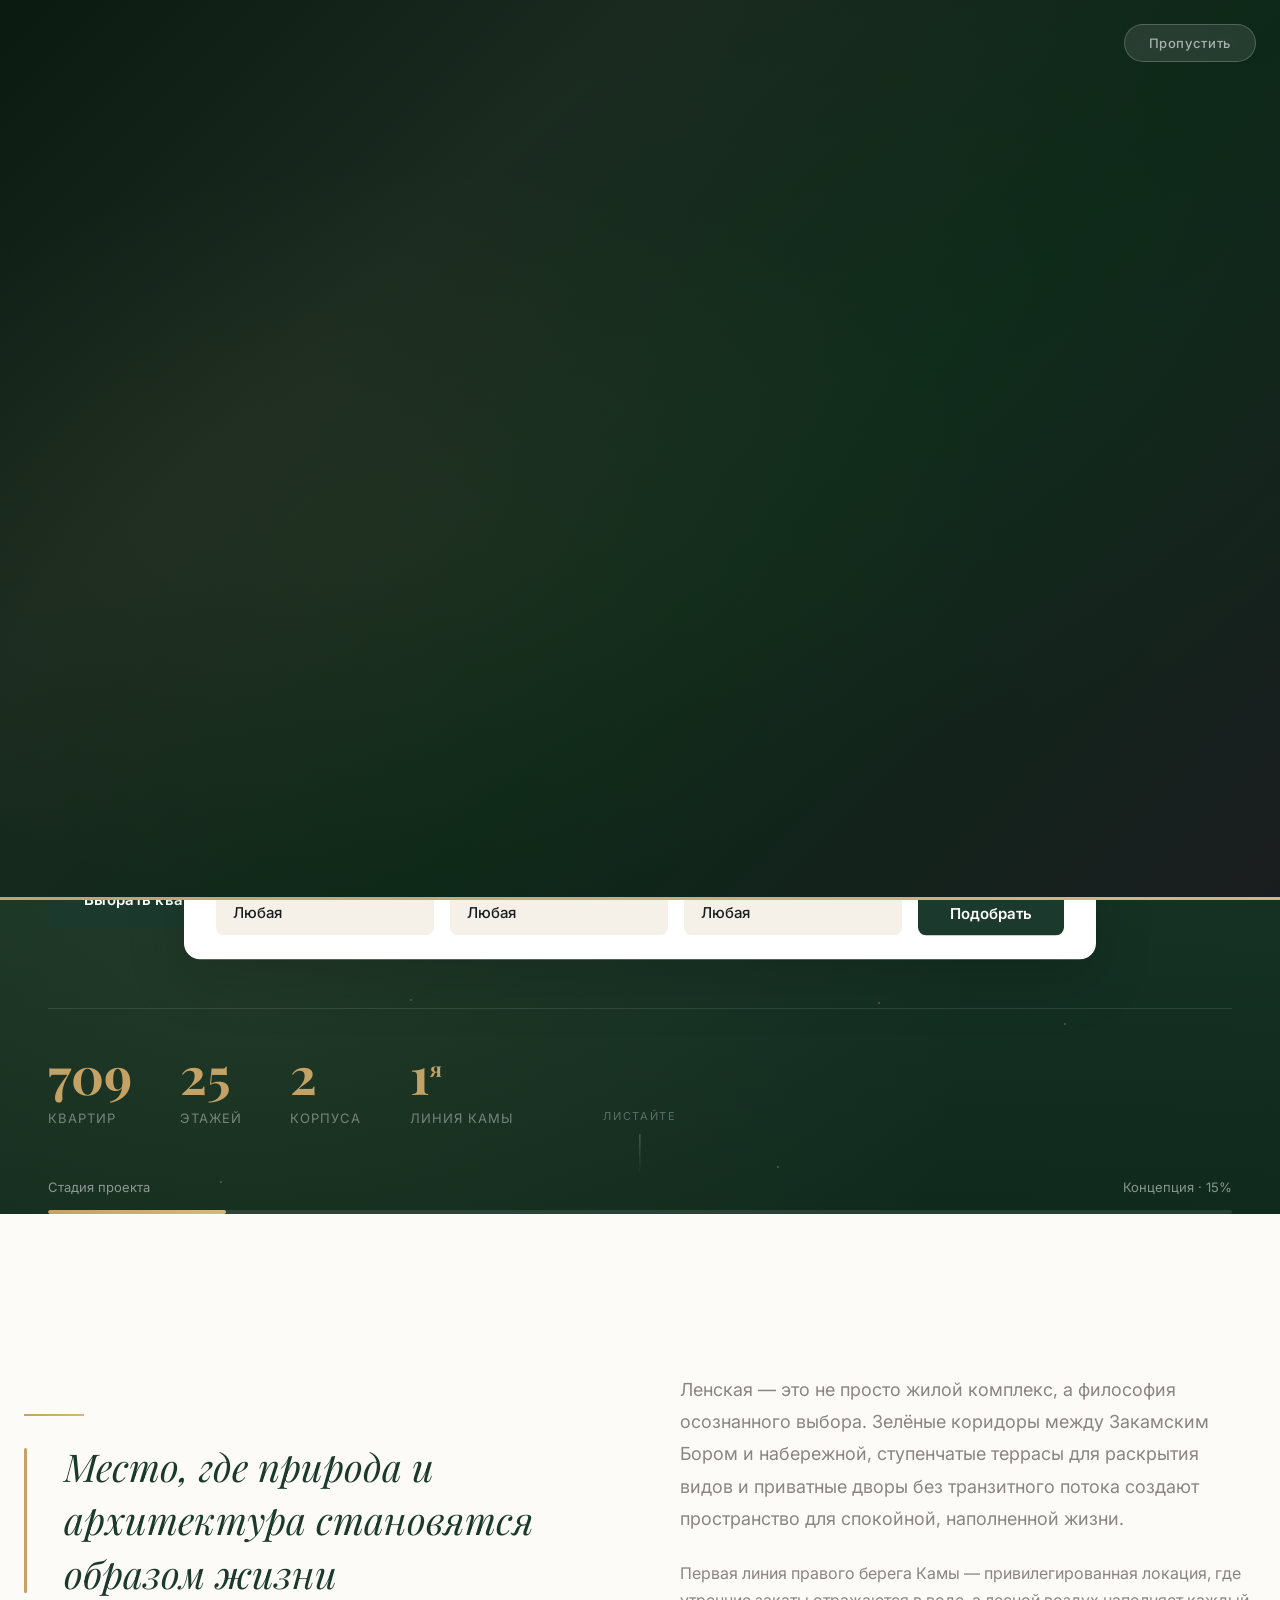
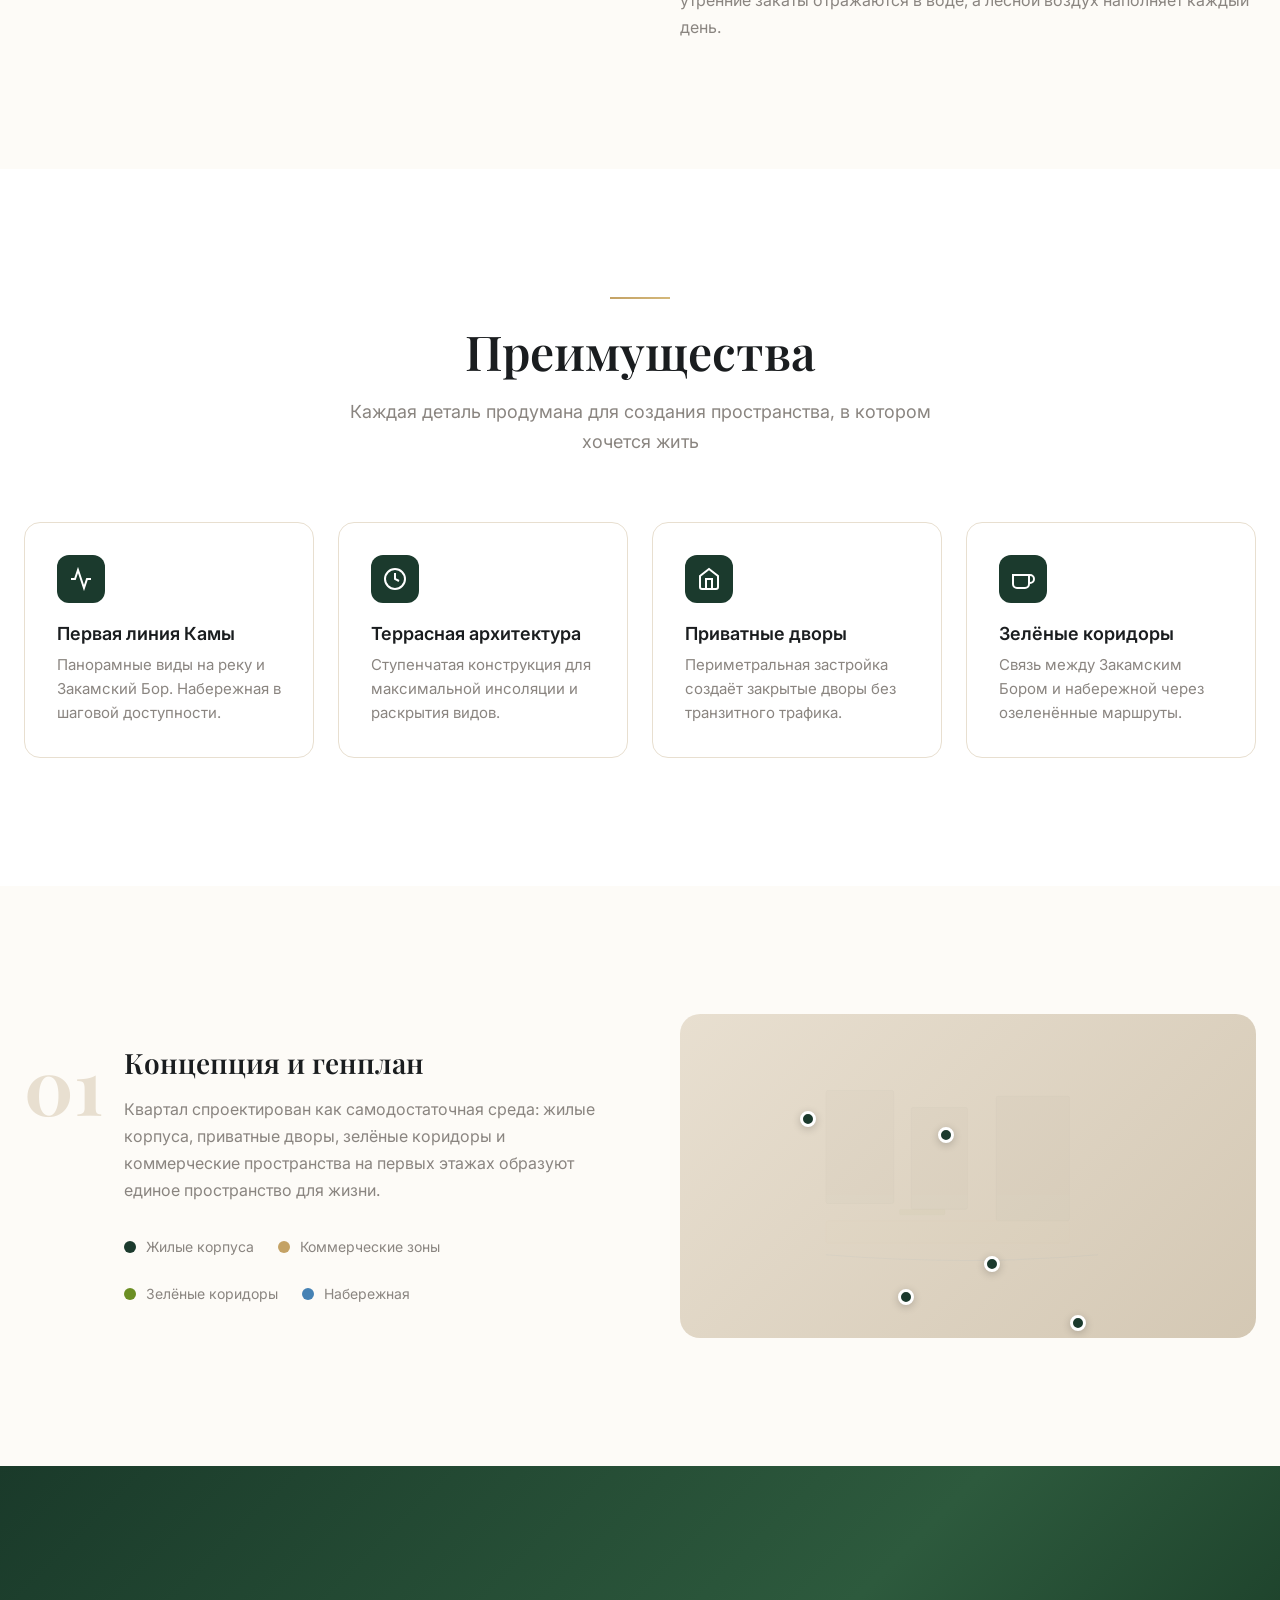
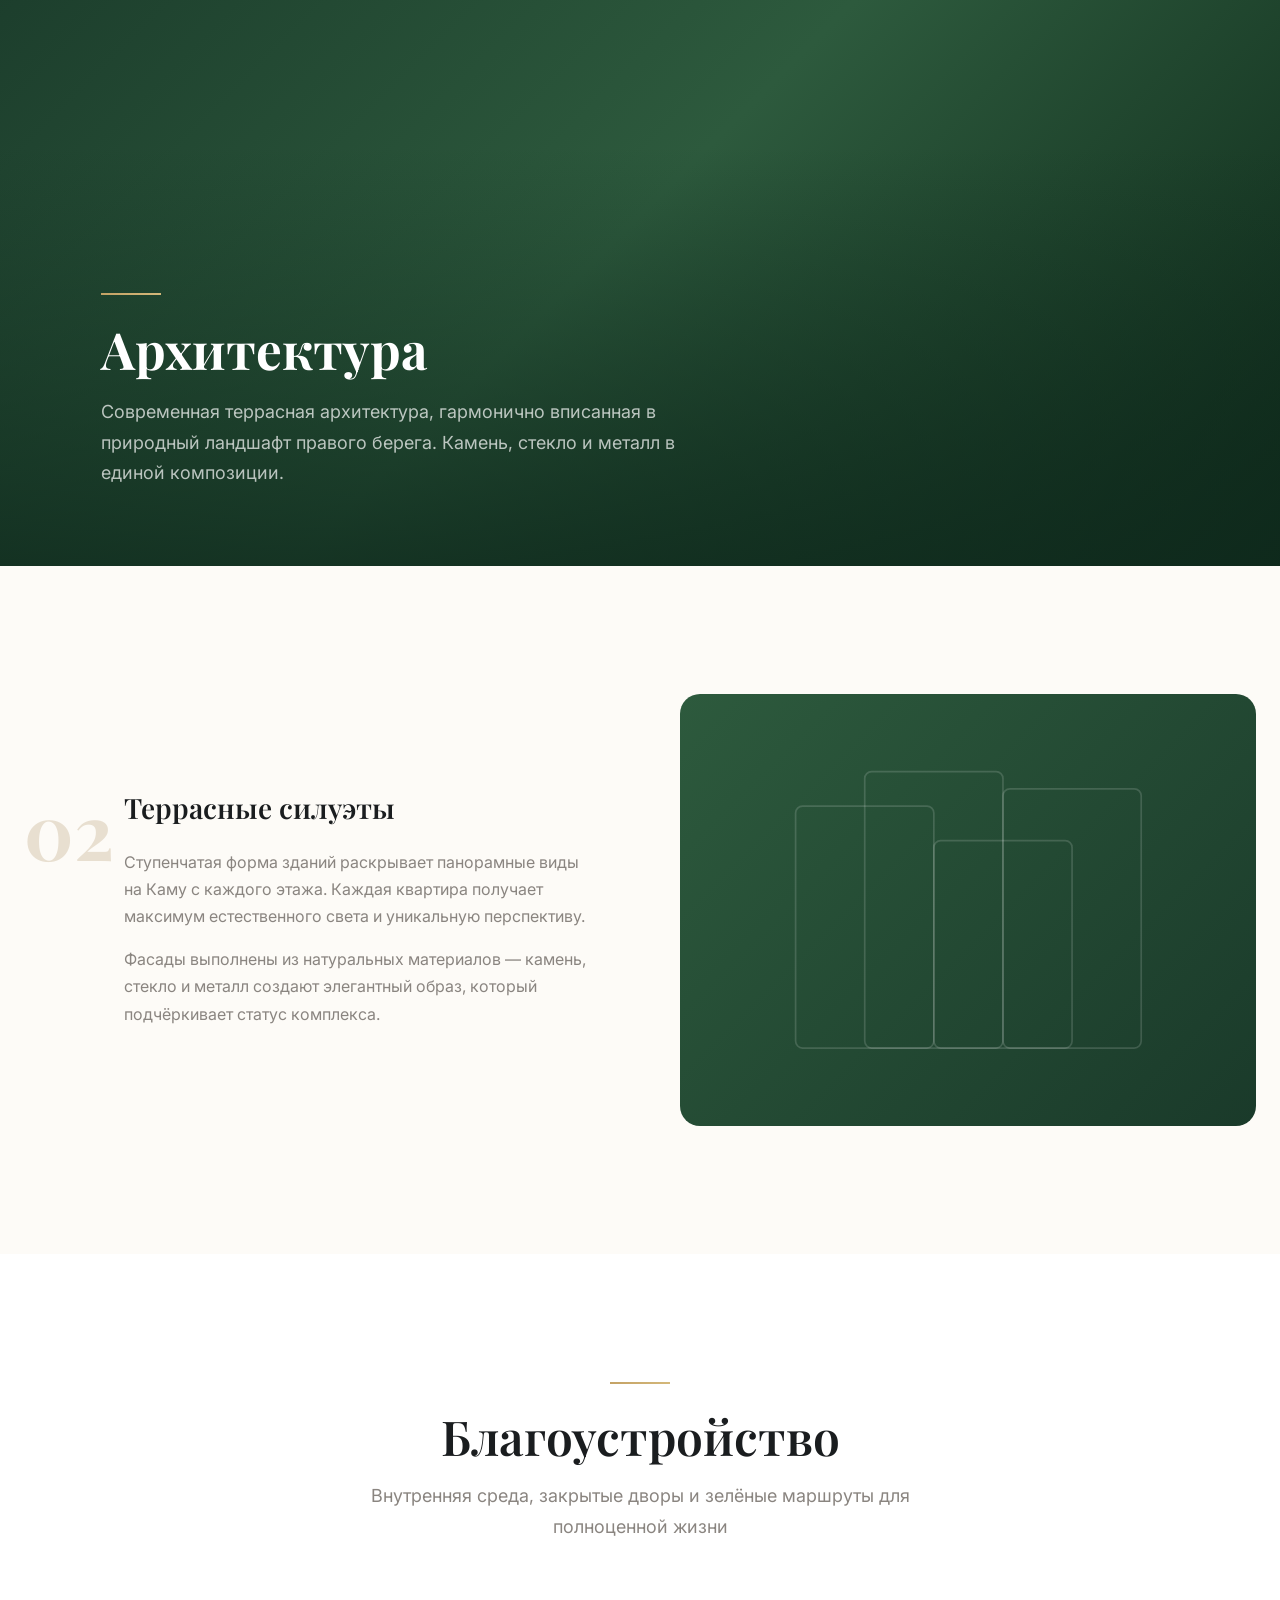
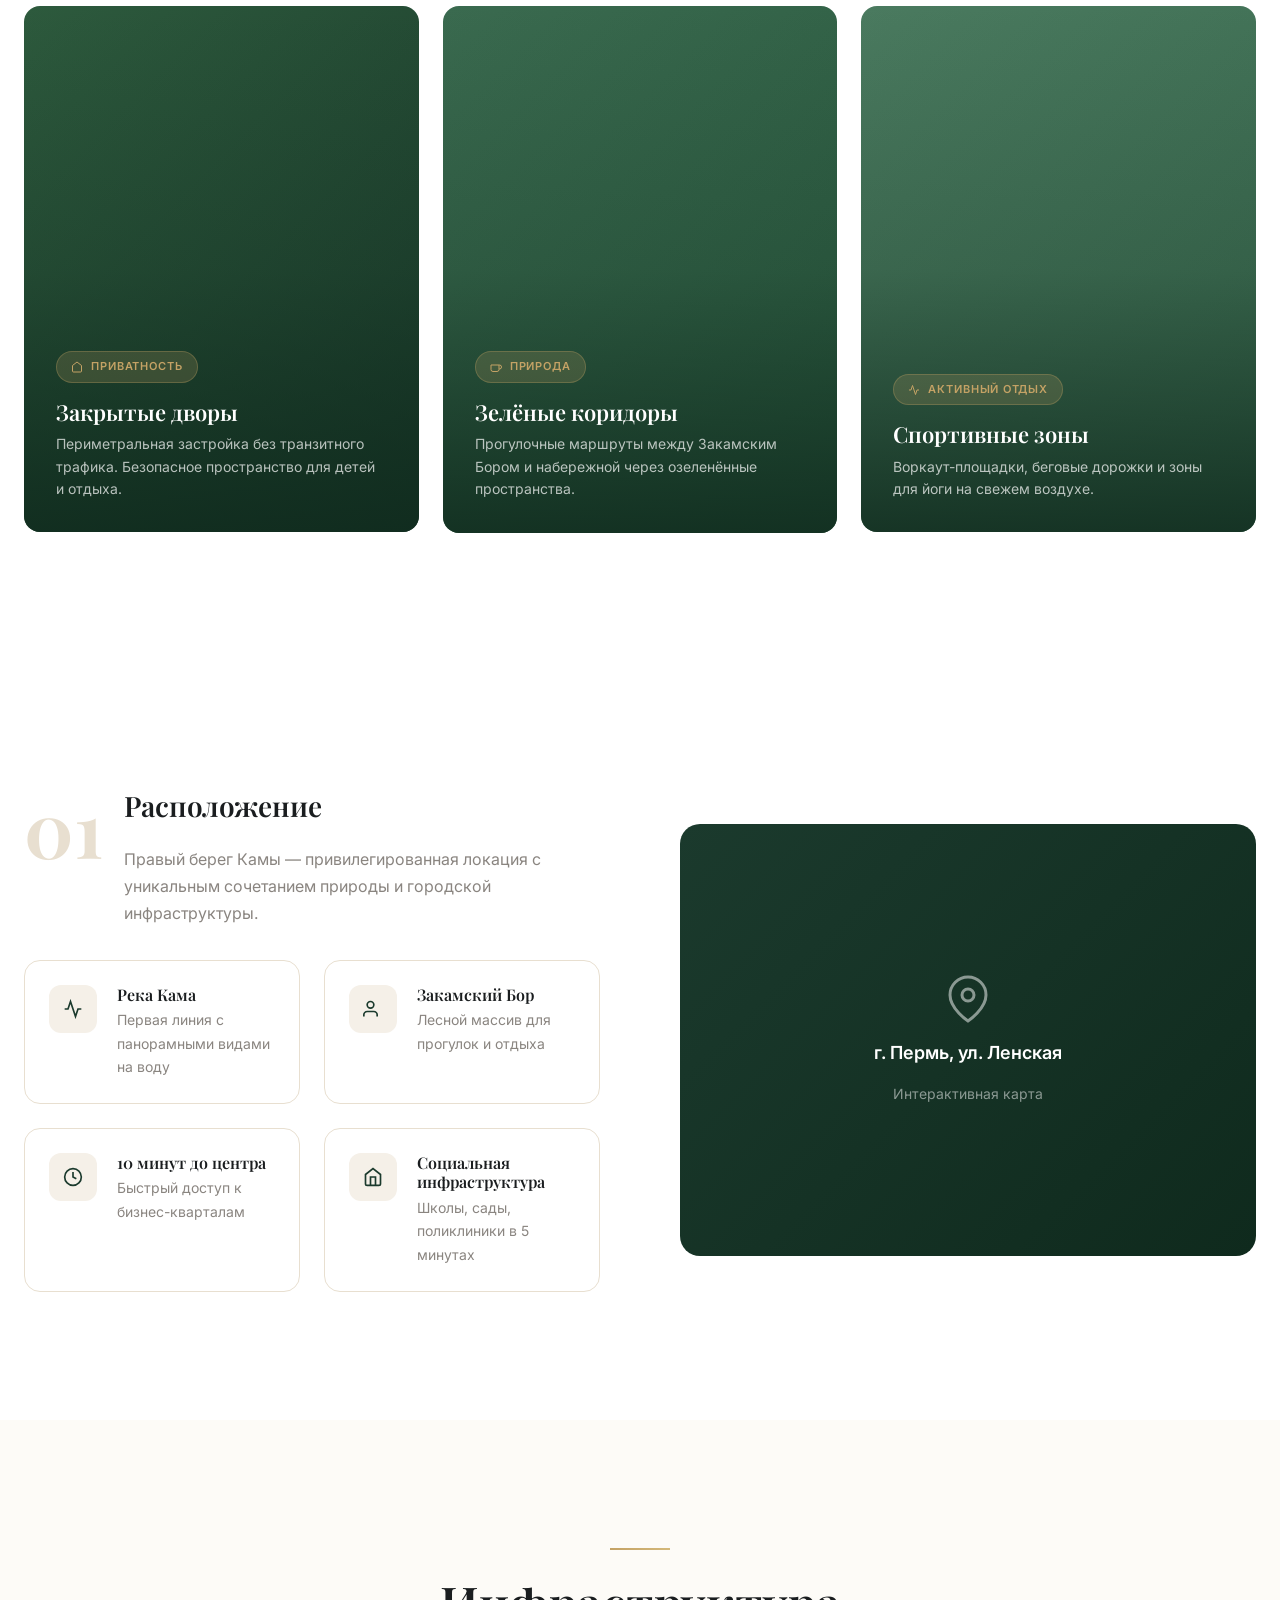
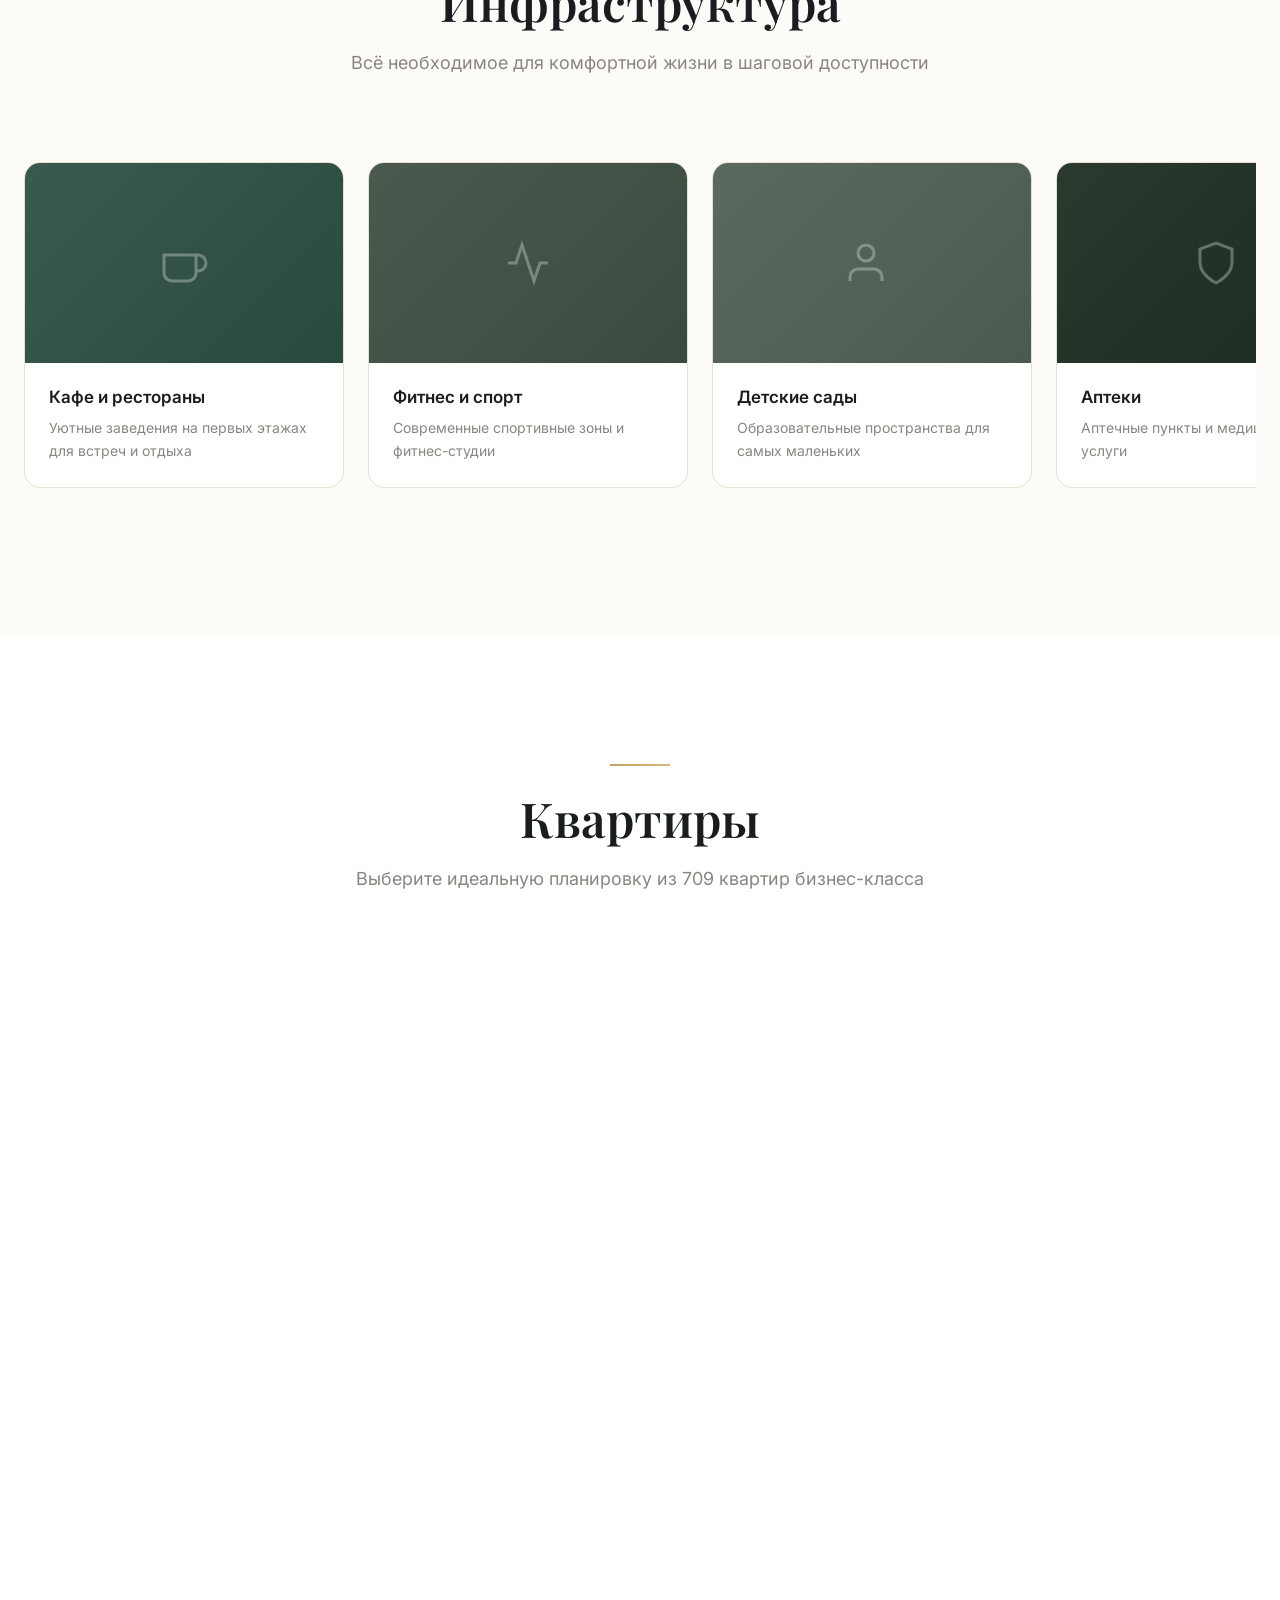
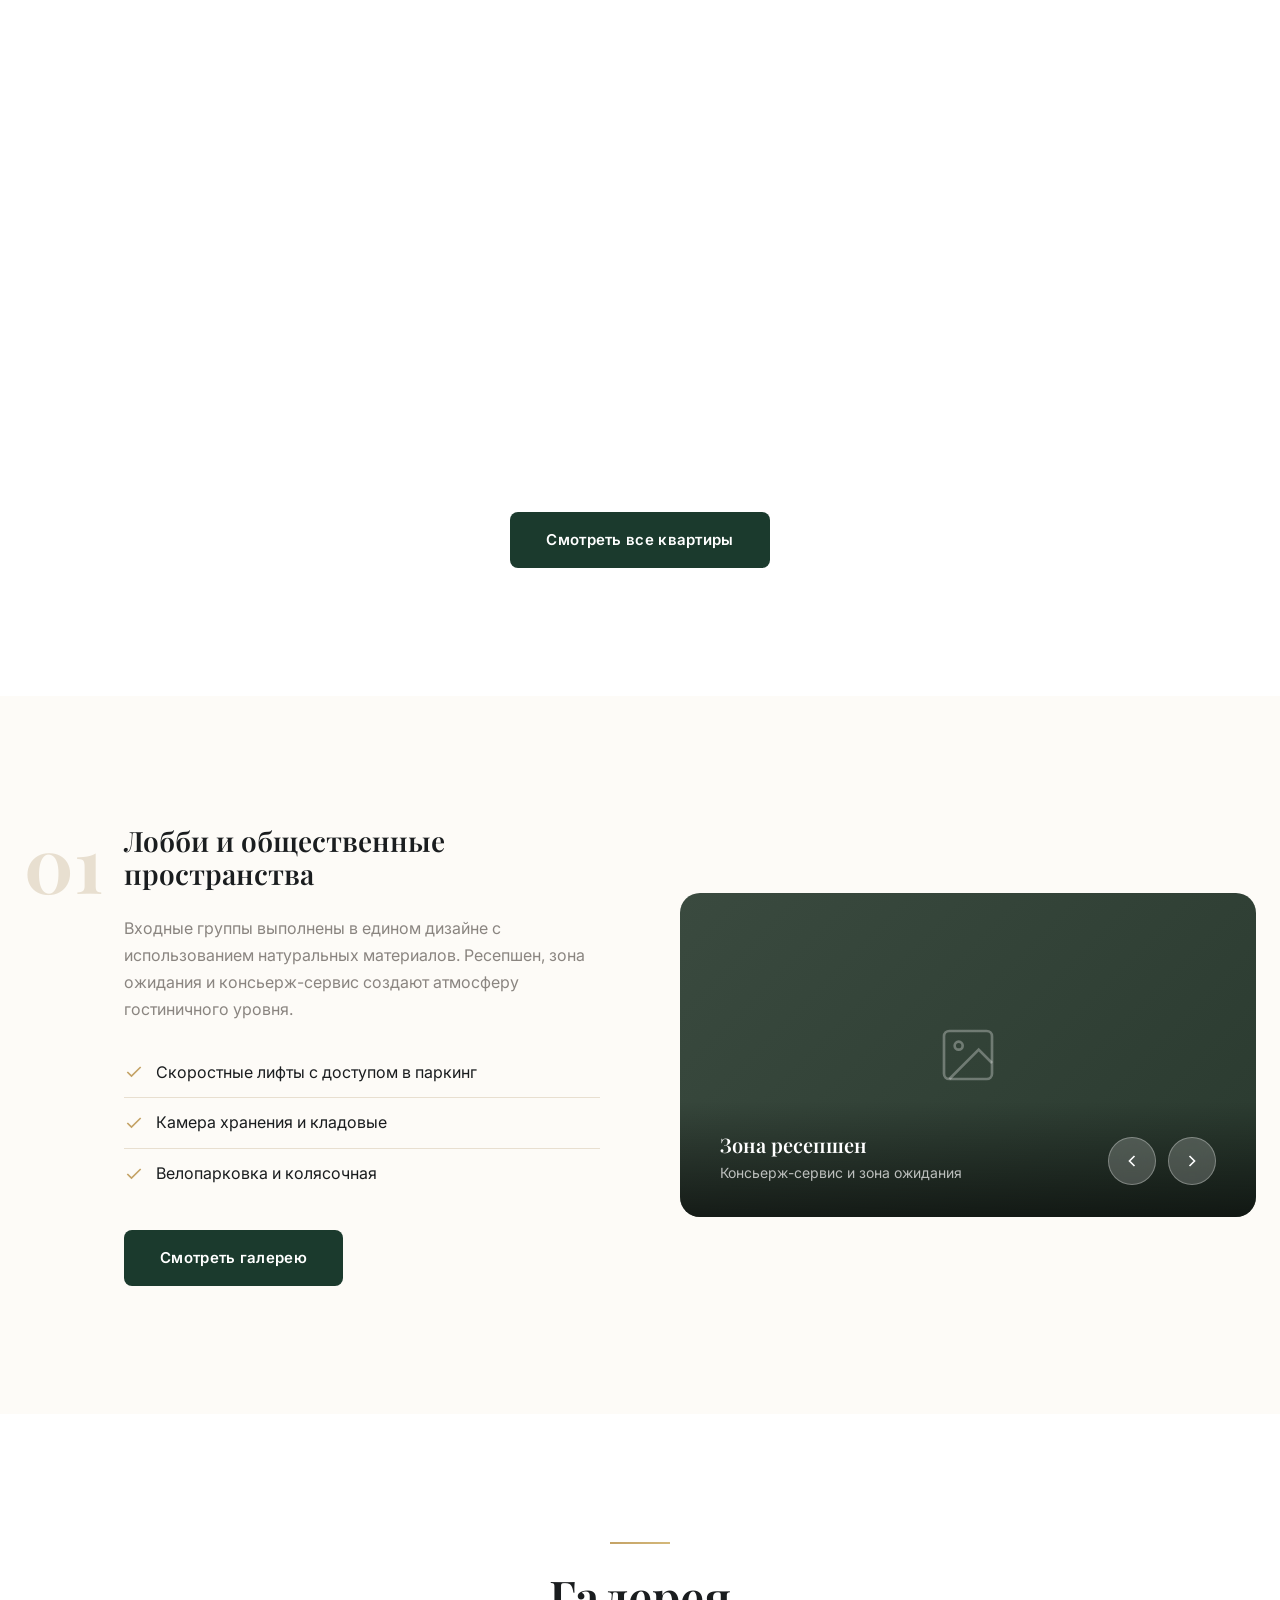
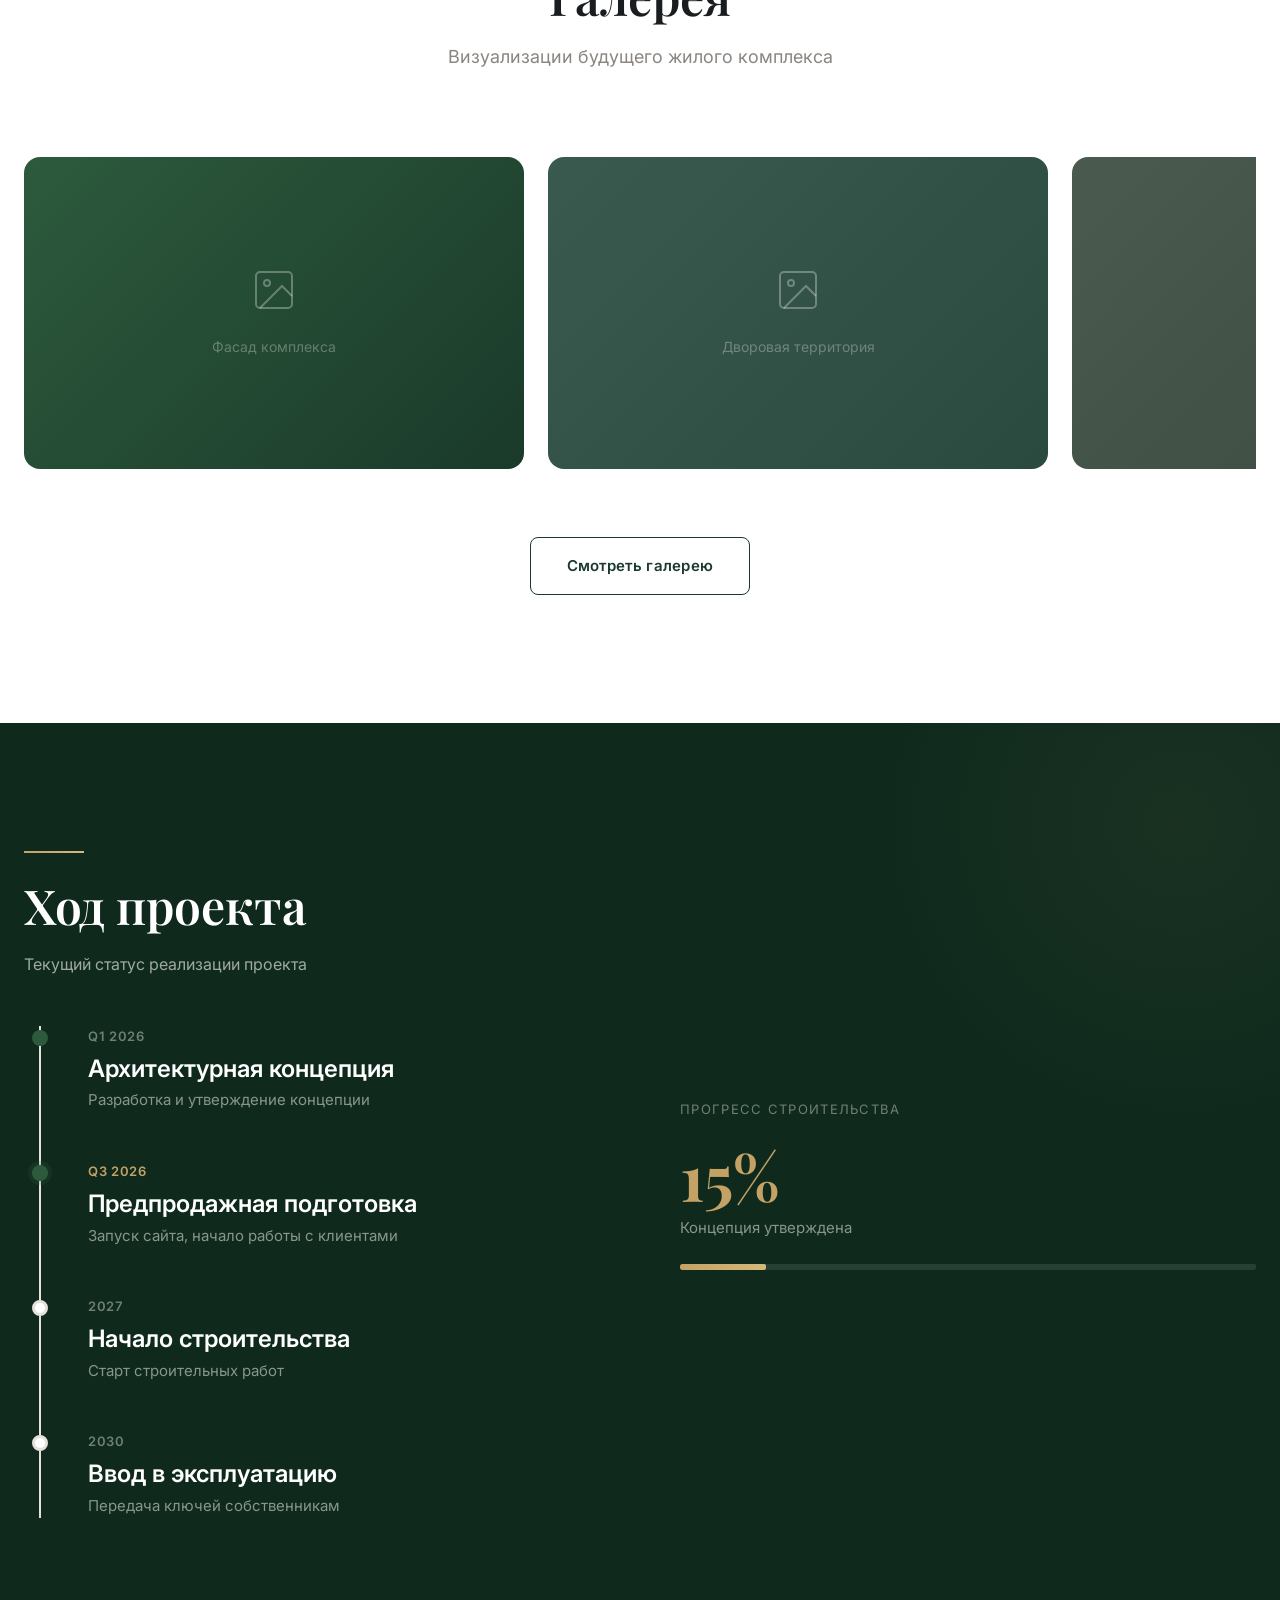
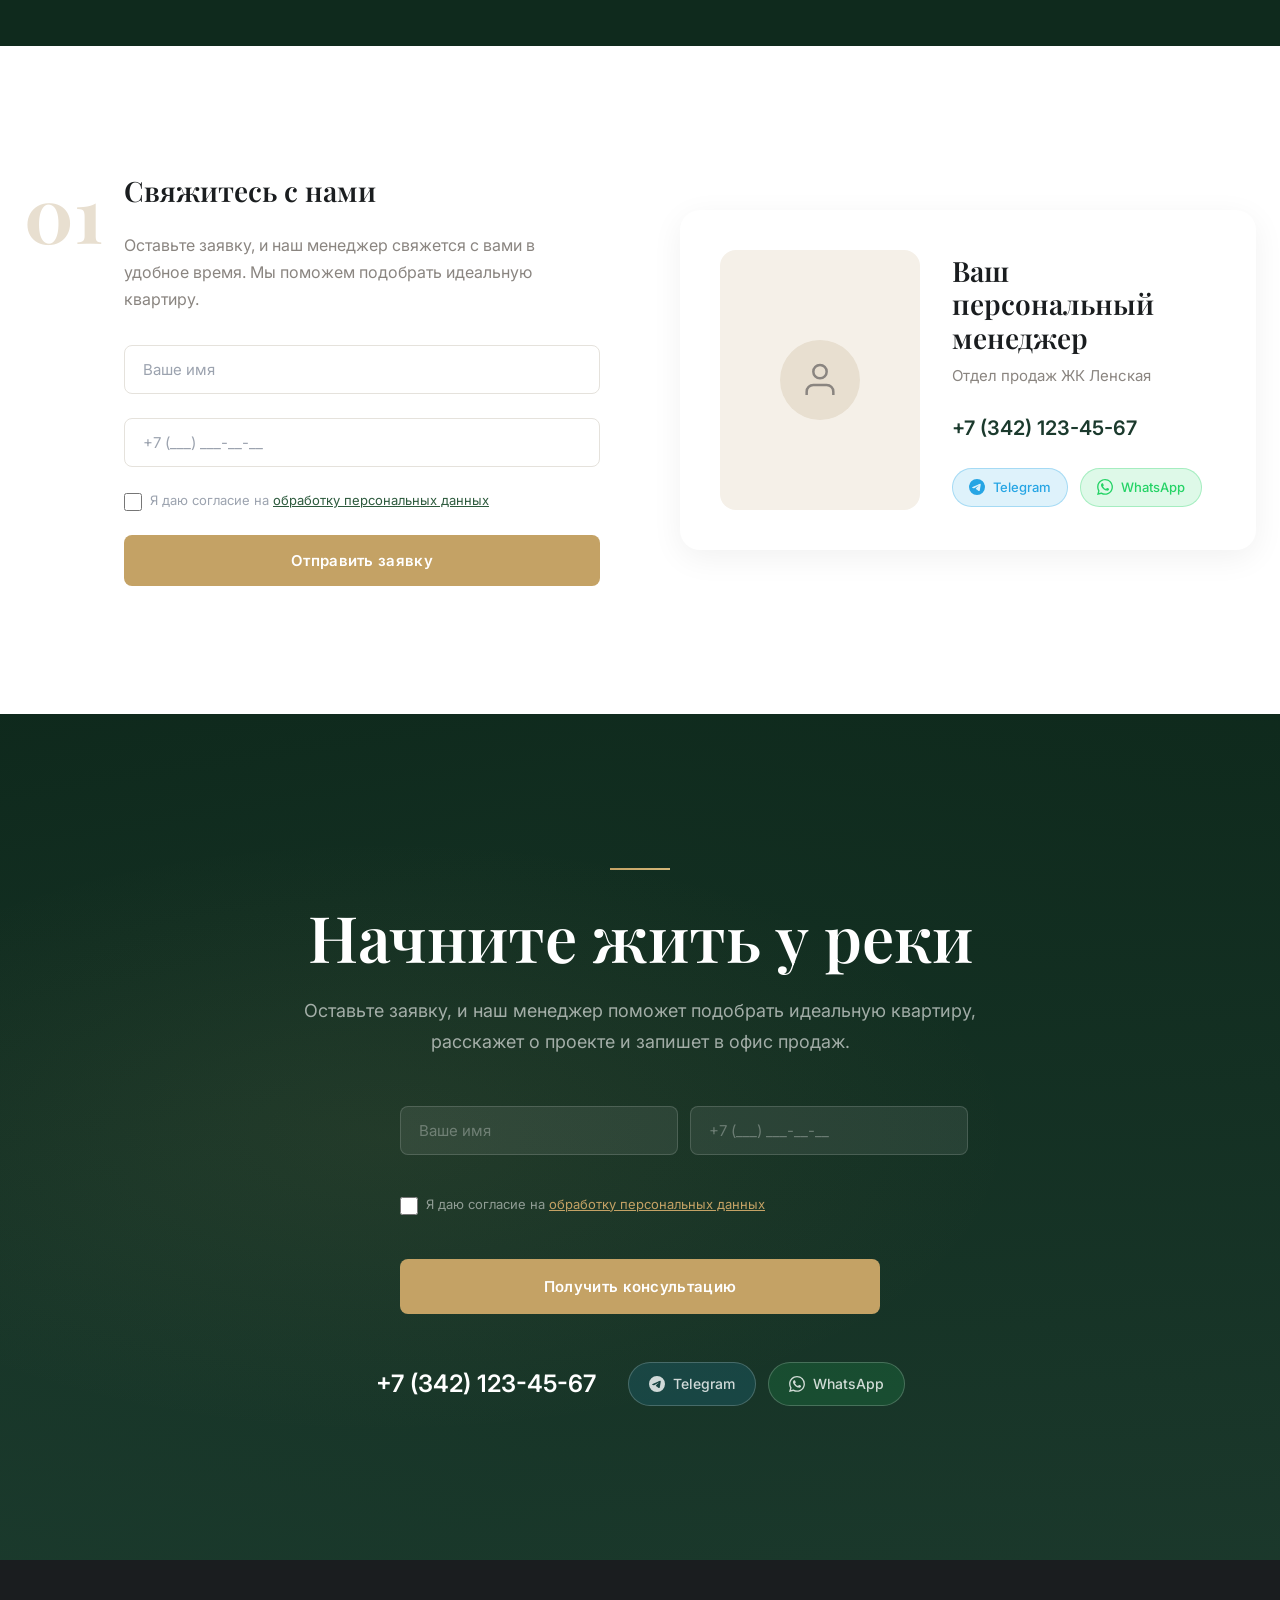
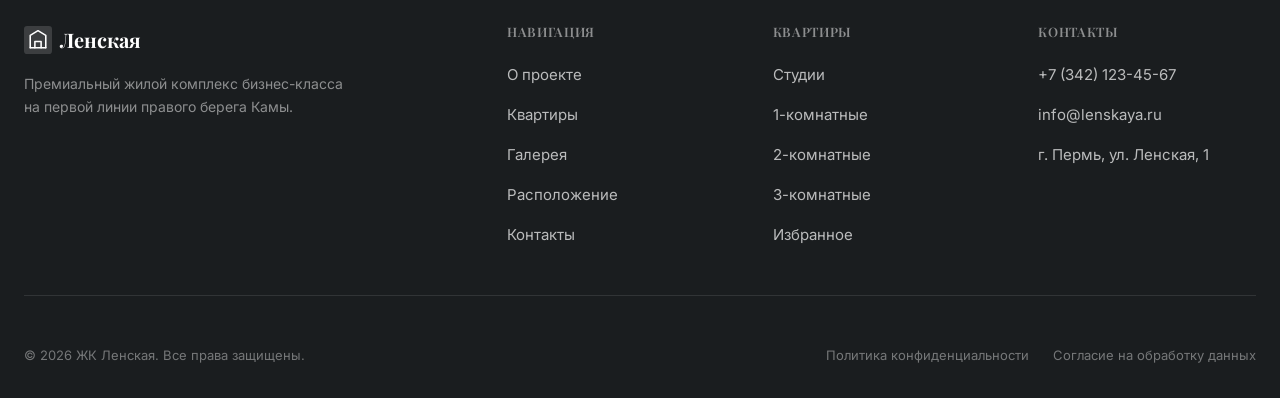
==== commit fc856af5: "Add intro to homepage, update header nav per TZ - Added intro.css and intro.js to index.html - Updat" ====
--- a/index.html
+++ b/index.html
@@ -16,6 +16,8 @@
   <link rel="stylesheet" href="css/styles.css">
   <link rel="stylesheet" href="css/premium.css">
   <link rel="stylesheet" href="css/components.css">
+  <link rel="stylesheet" href="css/intro.css">
+  <link rel="stylesheet" href="css/lightbox.css">
   <script type="application/ld+json">
   {
     "@context": "https://schema.org",
@@ -38,11 +40,11 @@
         Ленская
       </a>
       <nav class="header-nav">
-        <a href="#about">О проекте</a>
+        <a href="about.html">О проекте</a>
+        <a href="architecture.html">Архитектура</a>
+        <a href="location.html">Расположение</a>
         <a href="apartments.html">Квартиры</a>
         <a href="gallery.html">Галерея</a>
-        <a href="#location">Расположение</a>
-        <a href="contacts.html">Контакты</a>
       </nav>
       <div class="header-actions">
         <a href="tel:+73421234567" class="header-phone">+7 (342) 123-45-67</a>
@@ -904,6 +906,7 @@
     </div>
   </div>
 
+  <script src="js/intro.js"></script>
   <script src="js/main.js"></script>
   <script>
     // Home page apartments
--- a/css/intro.css
+++ b/css/intro.css
@@ -0,0 +1,274 @@
+/* ============================================
+   ЖК Ленская — Intro / Digital Opening
+   Cinematic intro per TZ §5
+   ============================================ */
+
+.intro-overlay {
+  position: fixed;
+  inset: 0;
+  z-index: 10000;
+  display: flex;
+  align-items: center;
+  justify-content: center;
+  overflow: hidden;
+  pointer-events: auto;
+}
+
+.intro-overlay.hidden {
+  pointer-events: none;
+  opacity: 0;
+  transition: opacity 0.8s ease;
+}
+
+/* Phase backgrounds */
+.intro-bg {
+  position: absolute;
+  inset: 0;
+  z-index: 1;
+}
+
+.intro-bg-inner {
+  position: absolute;
+  inset: 0;
+  background: linear-gradient(135deg, #0a1a10 0%, #1a2a1f 30%, #0d2818 60%, #1a1d1f 100%);
+}
+
+/* Texture overlay */
+.intro-texture {
+  position: absolute;
+  inset: 0;
+  z-index: 2;
+  opacity: 0.08;
+  background-image:
+    repeating-linear-gradient(0deg, transparent, transparent 40px, rgba(255,255,255,0.03) 40px, rgba(255,255,255,0.03) 41px),
+    repeating-linear-gradient(90deg, transparent, transparent 40px, rgba(255,255,255,0.03) 40px, rgba(255,255,255,0.03) 41px);
+}
+
+/* Water shimmer effect */
+.intro-shimmer {
+  position: absolute;
+  inset: 0;
+  z-index: 3;
+  background:
+    radial-gradient(ellipse at 30% 60%, rgba(196, 162, 101, 0.06) 0%, transparent 50%),
+    radial-gradient(ellipse at 70% 40%, rgba(45, 90, 61, 0.08) 0%, transparent 50%);
+  animation: shimmer-move 6s ease-in-out infinite;
+}
+
+@keyframes shimmer-move {
+  0%, 100% { opacity: 0.5; }
+  50% { opacity: 1; }
+}
+
+/* Content */
+.intro-content {
+  position: relative;
+  z-index: 10;
+  text-align: center;
+  color: white;
+  width: 100%;
+  max-width: 800px;
+  padding: 0 32px;
+}
+
+/* Phase 1: Developer logo */
+.intro-phase1 {
+  opacity: 0;
+  animation: intro-phase1-in 1.2s ease forwards;
+}
+
+@keyframes intro-phase1-in {
+  0% { opacity: 0; transform: scale(0.95); }
+  100% { opacity: 1; transform: scale(1); }
+}
+
+.intro-phase1.fade-out {
+  animation: intro-phase1-out 0.6s ease forwards;
+}
+
+@keyframes intro-phase1-out {
+  0% { opacity: 1; transform: scale(1); }
+  100% { opacity: 0; transform: scale(0.95) translateY(-20px); }
+}
+
+.intro-logo-placeholder {
+  width: 120px;
+  height: 120px;
+  margin: 0 auto 24px;
+  display: flex;
+  align-items: center;
+  justify-content: center;
+  border: 2px solid rgba(196, 162, 101, 0.3);
+  border-radius: 50%;
+  background: rgba(196, 162, 101, 0.05);
+}
+
+.intro-logo-placeholder svg {
+  width: 48px;
+  height: 48px;
+  color: var(--color-gold);
+}
+
+.intro-location {
+  font-size: 0.8125rem;
+  letter-spacing: 0.15em;
+  text-transform: uppercase;
+  color: rgba(255, 255, 255, 0.4);
+  margin-top: 16px;
+}
+
+/* Phase 2: Project name */
+.intro-phase2 {
+  opacity: 0;
+  position: absolute;
+  inset: 0;
+  display: flex;
+  flex-direction: column;
+  align-items: center;
+  justify-content: center;
+  padding: 0 32px;
+}
+
+.intro-phase2.active {
+  animation: intro-phase2-in 1.4s ease forwards;
+}
+
+@keyframes intro-phase2-in {
+  0% { opacity: 0; transform: translateY(30px); }
+  100% { opacity: 1; transform: translateY(0); }
+}
+
+.intro-phase2.fade-out {
+  animation: intro-phase2-out 0.8s ease forwards;
+}
+
+@keyframes intro-phase2-out {
+  0% { opacity: 1; }
+  100% { opacity: 0; }
+}
+
+.intro-project-name {
+  font-family: var(--font-display);
+  font-size: clamp(2.5rem, 6vw, 5rem);
+  font-weight: 700;
+  color: white;
+  line-height: 1.1;
+  margin-bottom: 16px;
+}
+
+.intro-project-subtitle {
+  font-size: clamp(1rem, 2vw, 1.25rem);
+  color: rgba(255, 255, 255, 0.5);
+  letter-spacing: 0.05em;
+}
+
+/* Phase 3: Opening reveal */
+.intro-reveal {
+  position: absolute;
+  inset: 0;
+  z-index: 20;
+  display: flex;
+  pointer-events: none;
+}
+
+.intro-reveal-left,
+.intro-reveal-right {
+  flex: 1;
+  transition: transform 1.2s cubic-bezier(0.65, 0, 0.35, 1);
+}
+
+.intro-reveal-left {
+  background: linear-gradient(135deg, rgba(15, 42, 29, 0.95) 0%, rgba(27, 58, 45, 0.9) 100%);
+  transform-origin: left center;
+}
+
+.intro-reveal-right {
+  background: linear-gradient(225deg, rgba(26, 29, 31, 0.95) 0%, rgba(15, 42, 29, 0.9) 100%);
+  transform-origin: right center;
+}
+
+.intro-reveal.open .intro-reveal-left {
+  transform: translateX(-100%);
+}
+
+.intro-reveal.open .intro-reveal-right {
+  transform: translateX(100%);
+}
+
+/* Skip button */
+.intro-skip {
+  position: absolute;
+  top: 24px;
+  right: 24px;
+  z-index: 100;
+  padding: 10px 24px;
+  background: rgba(255, 255, 255, 0.1);
+  border: 1px solid rgba(255, 255, 255, 0.2);
+  border-radius: 100px;
+  color: rgba(255, 255, 255, 0.6);
+  font-size: 0.8125rem;
+  font-weight: 500;
+  letter-spacing: 0.05em;
+  cursor: pointer;
+  transition: all 0.3s;
+  backdrop-filter: blur(8px);
+  opacity: 0;
+  animation: intro-skip-in 0.5s ease 0.5s forwards;
+}
+
+@keyframes intro-skip-in {
+  0% { opacity: 0; }
+  100% { opacity: 1; }
+}
+
+.intro-skip:hover {
+  background: rgba(255, 255, 255, 0.15);
+  border-color: rgba(255, 255, 255, 0.4);
+  color: white;
+}
+
+/* Progress bar at bottom */
+.intro-progress {
+  position: absolute;
+  bottom: 0;
+  left: 0;
+  right: 0;
+  height: 3px;
+  background: rgba(255, 255, 255, 0.1);
+  z-index: 50;
+}
+
+.intro-progress-bar {
+  height: 100%;
+  background: linear-gradient(90deg, var(--color-gold), var(--color-gold-light));
+  width: 0%;
+  transition: width linear;
+}
+
+/* Mobile optimization */
+@media (max-width: 768px) {
+  .intro-logo-placeholder {
+    width: 80px;
+    height: 80px;
+  }
+  .intro-logo-placeholder svg {
+    width: 32px;
+    height: 32px;
+  }
+  .intro-project-name {
+    font-size: 2.5rem;
+  }
+  .intro-skip {
+    top: 16px;
+    right: 16px;
+    padding: 8px 16px;
+    font-size: 0.75rem;
+  }
+}
+
+/* Reduced motion */
+@media (prefers-reduced-motion: reduce) {
+  .intro-overlay {
+    display: none;
+  }
+}
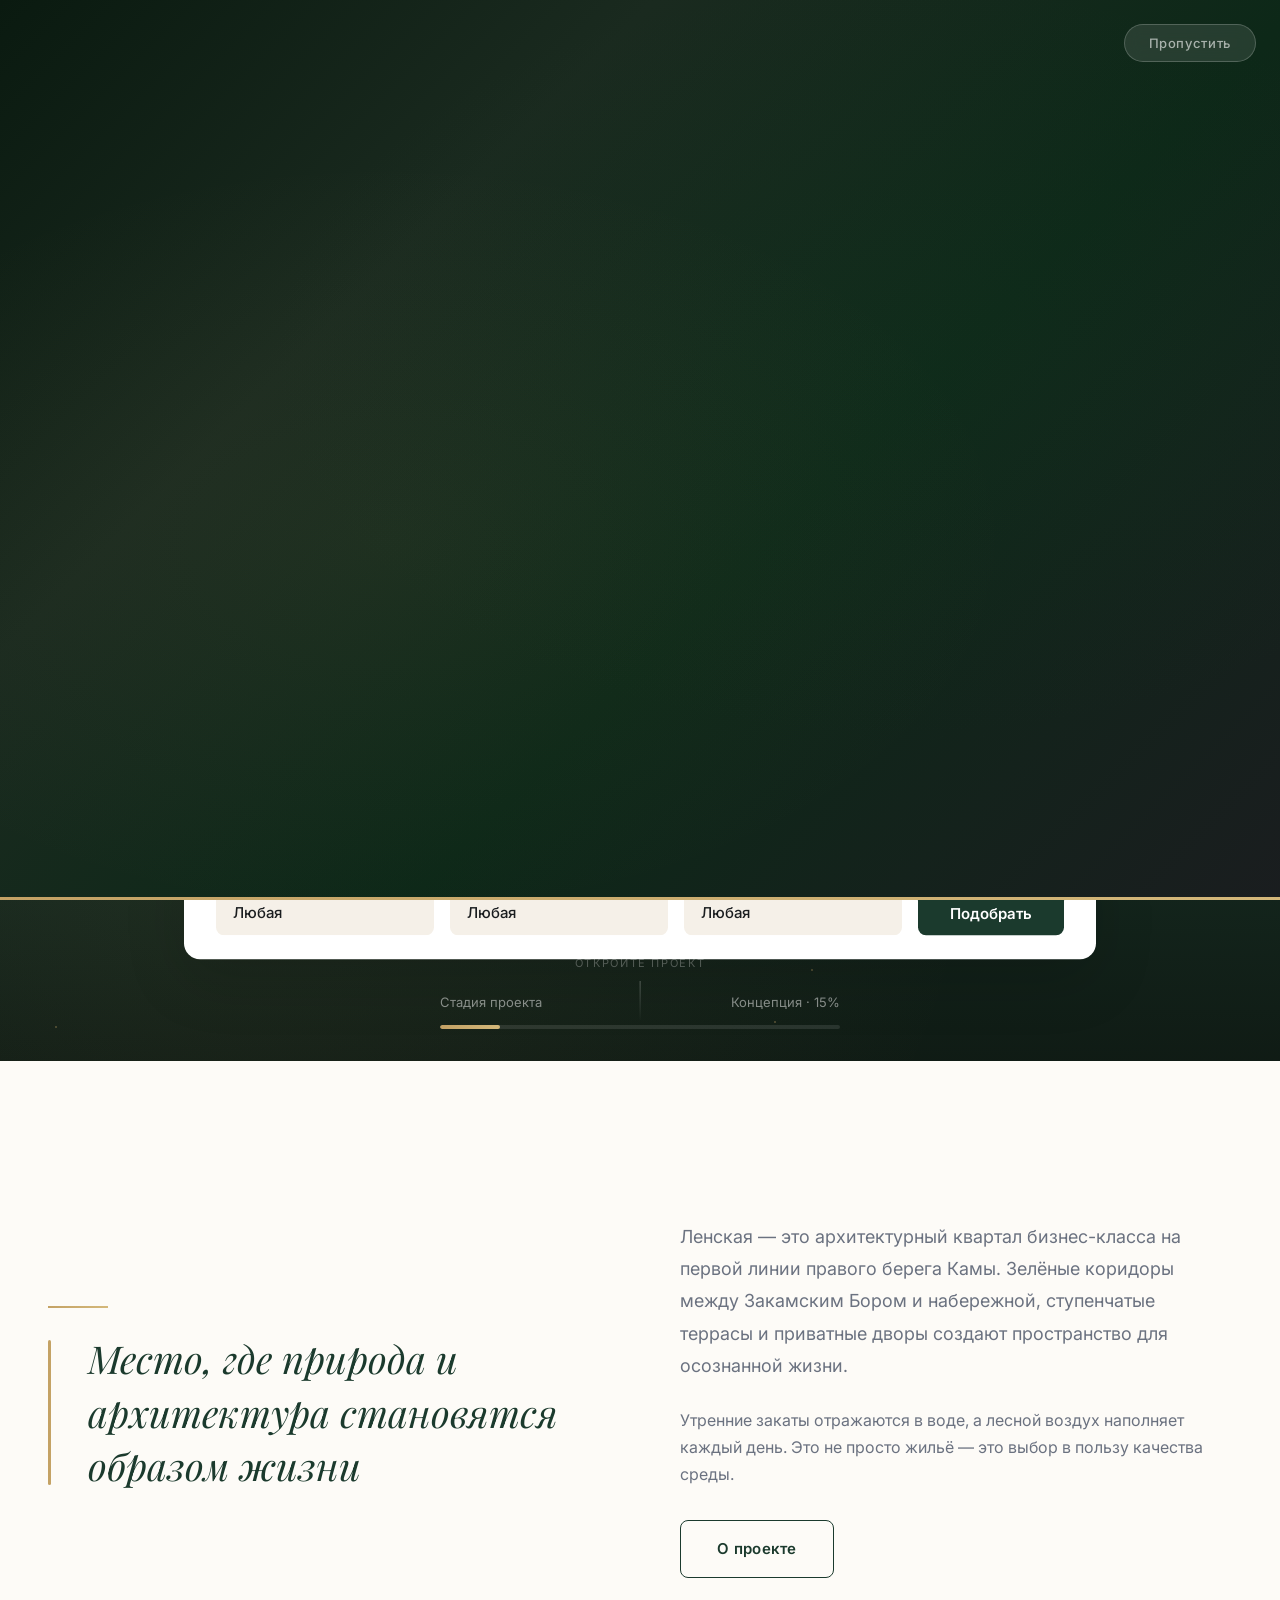
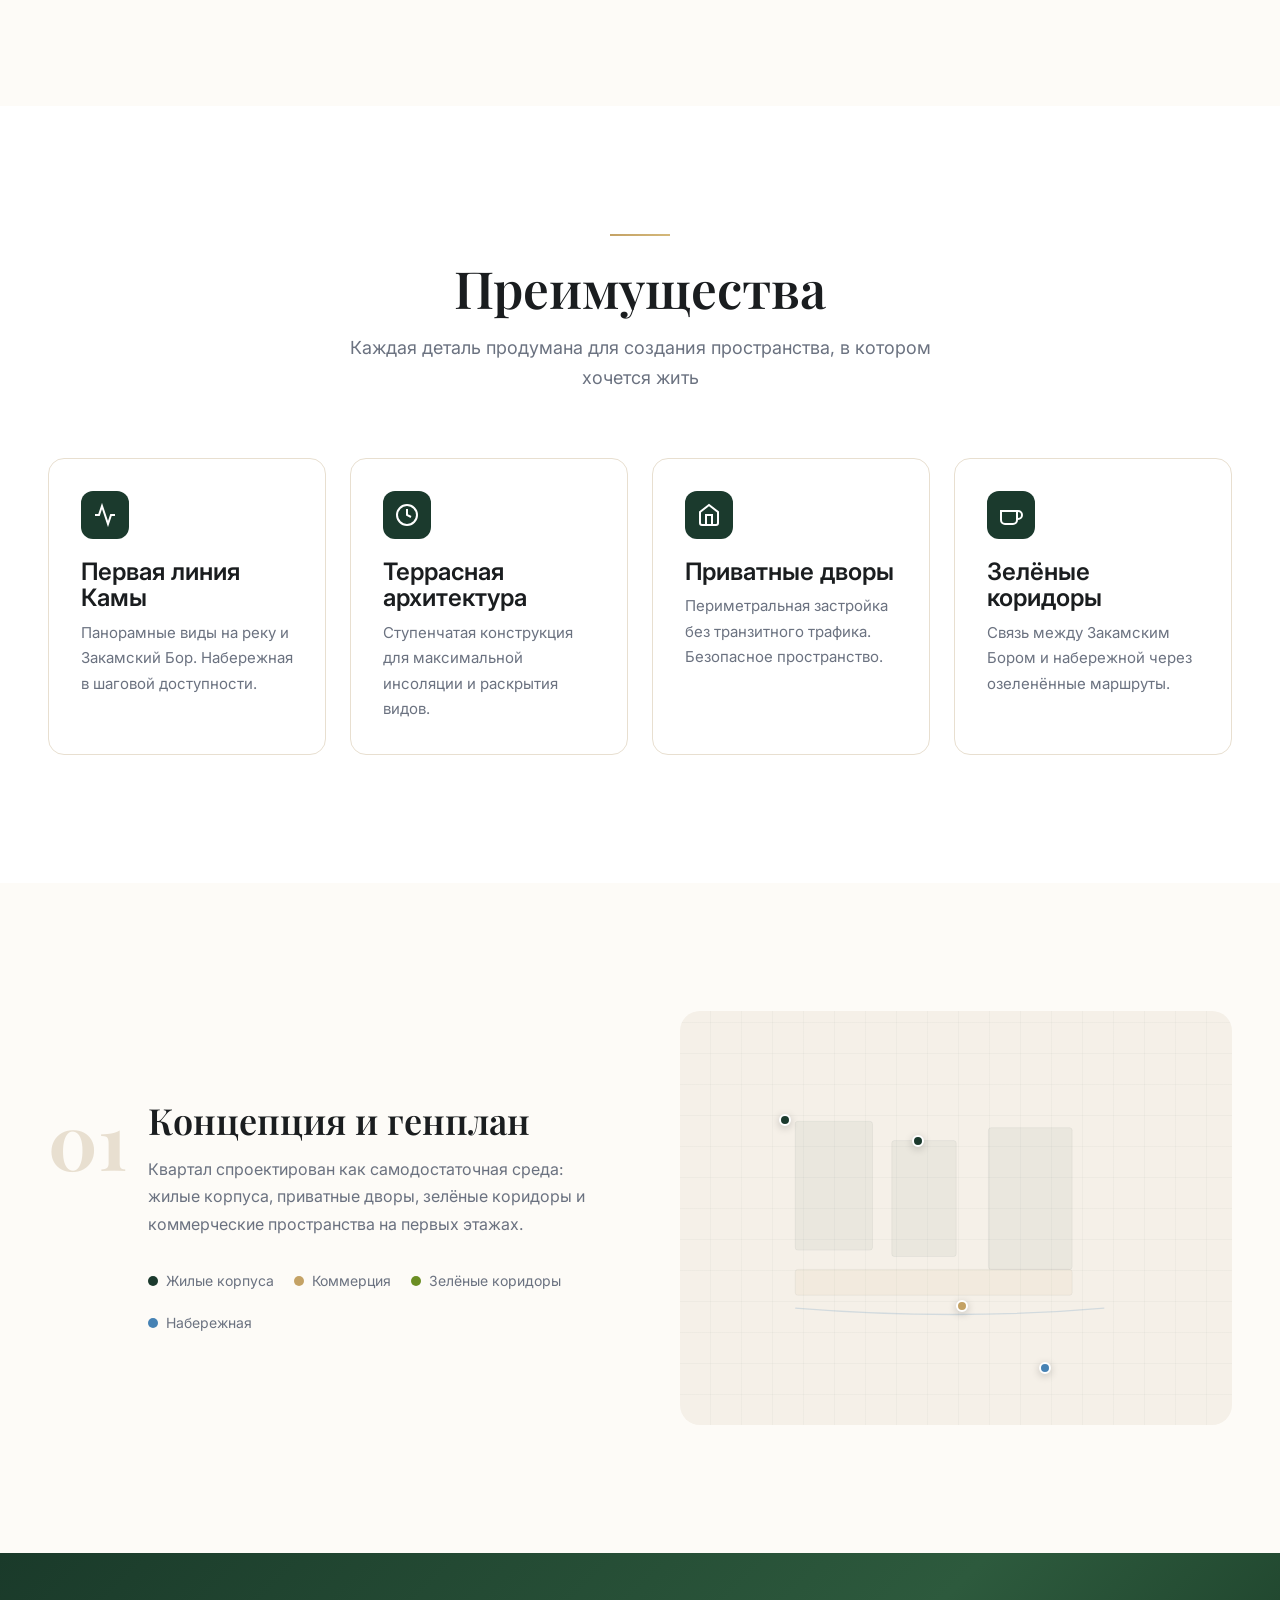
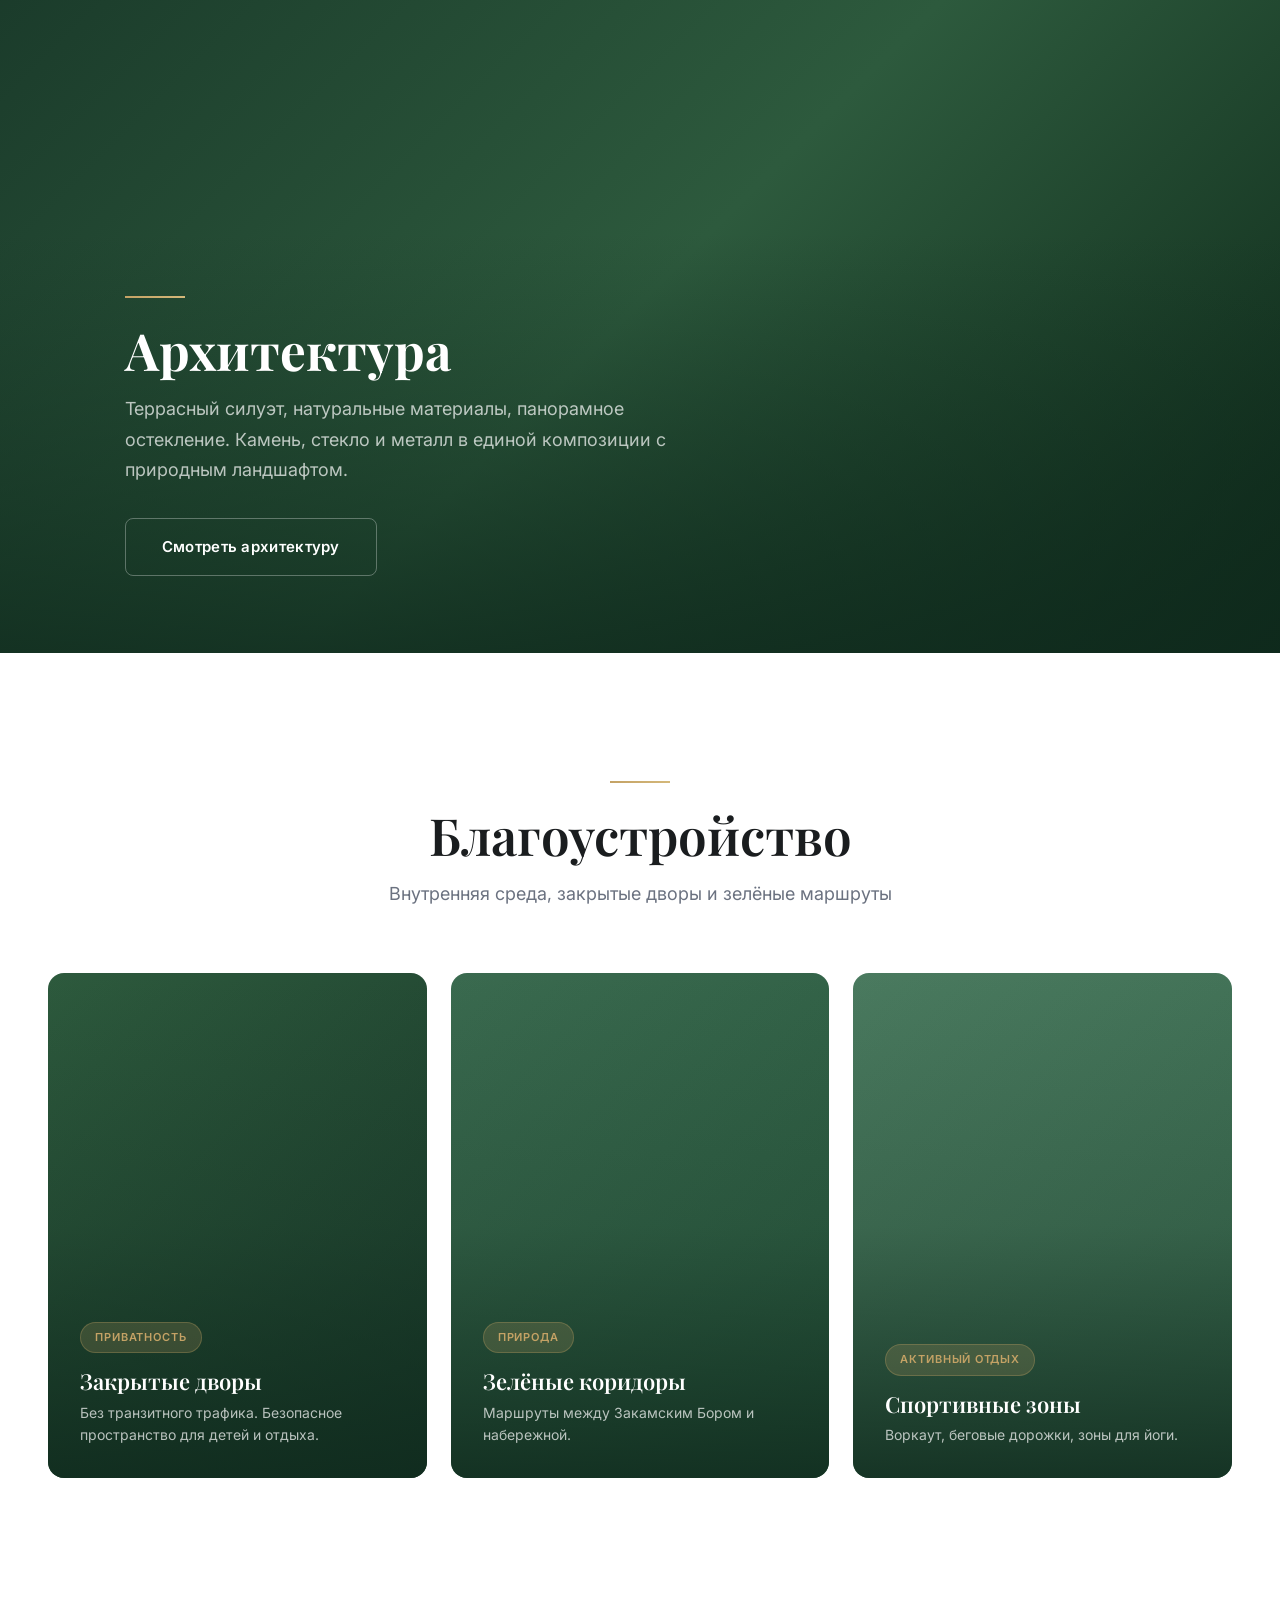
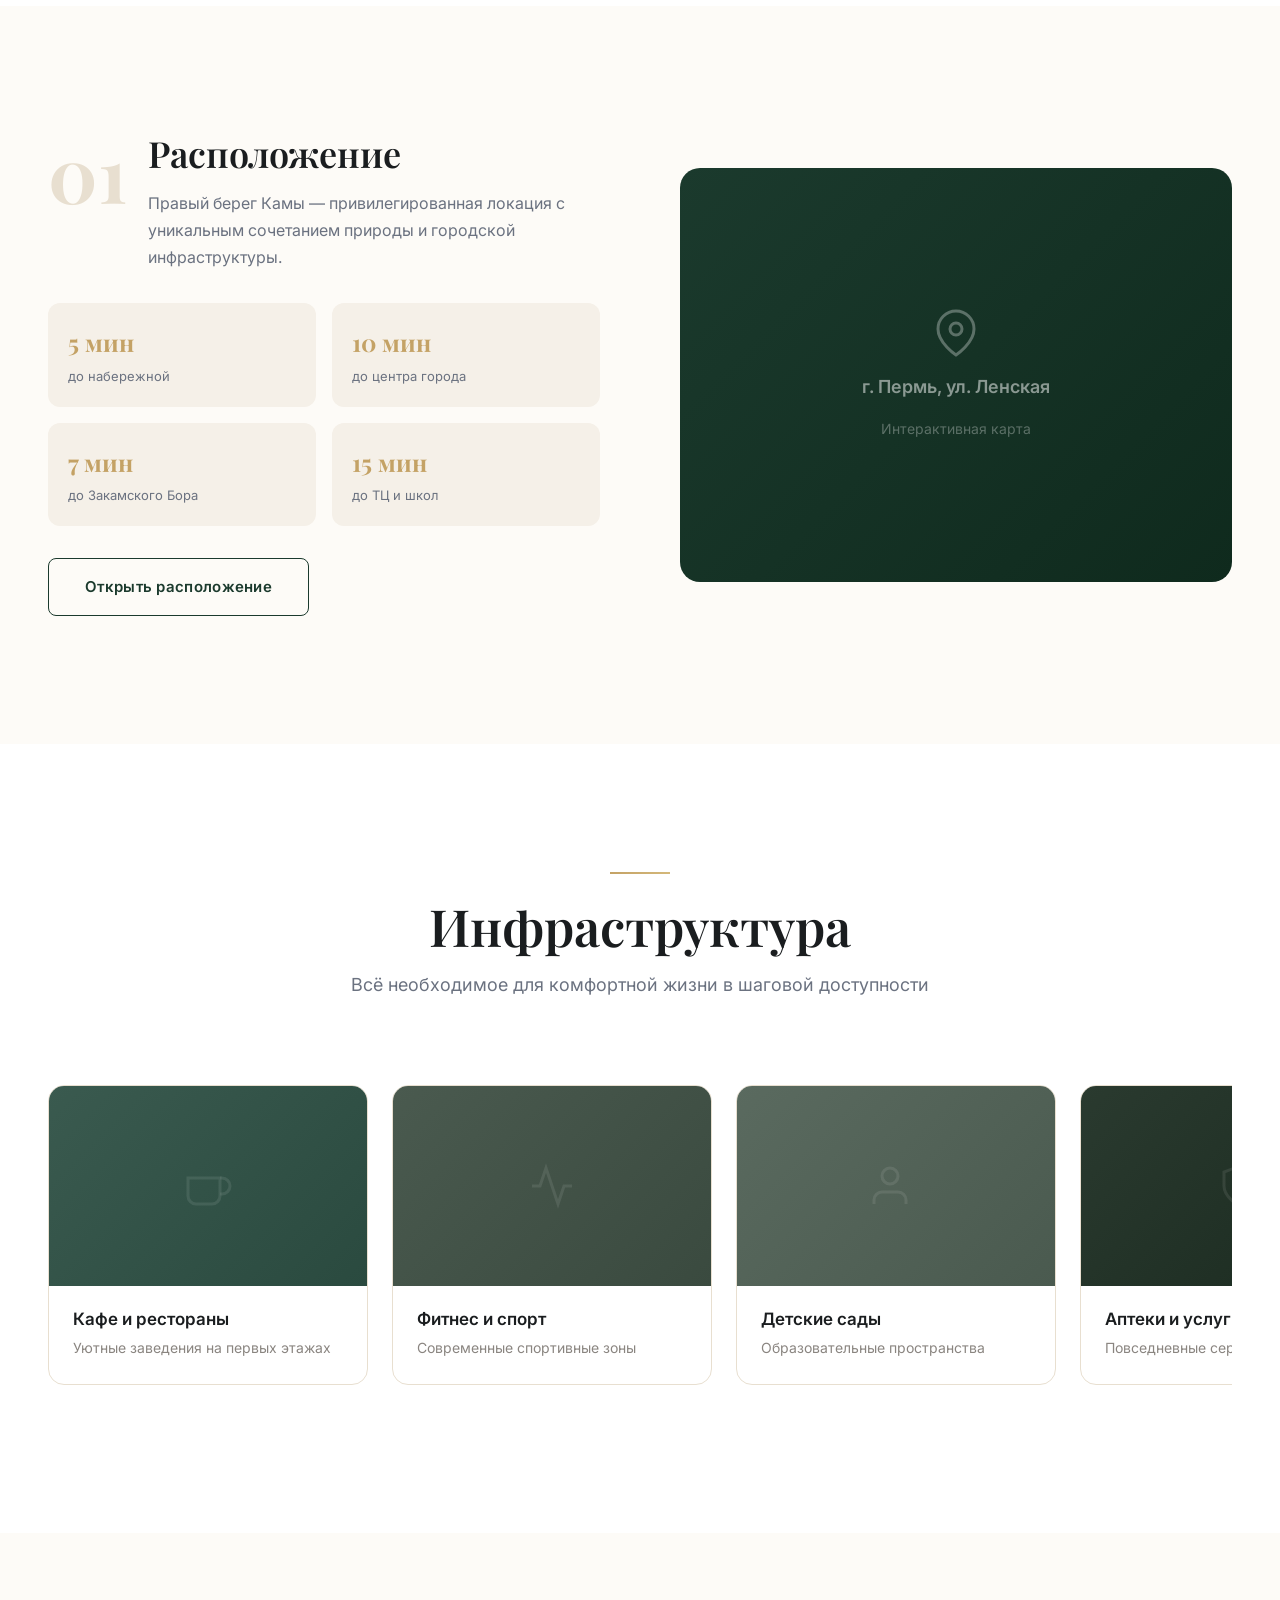
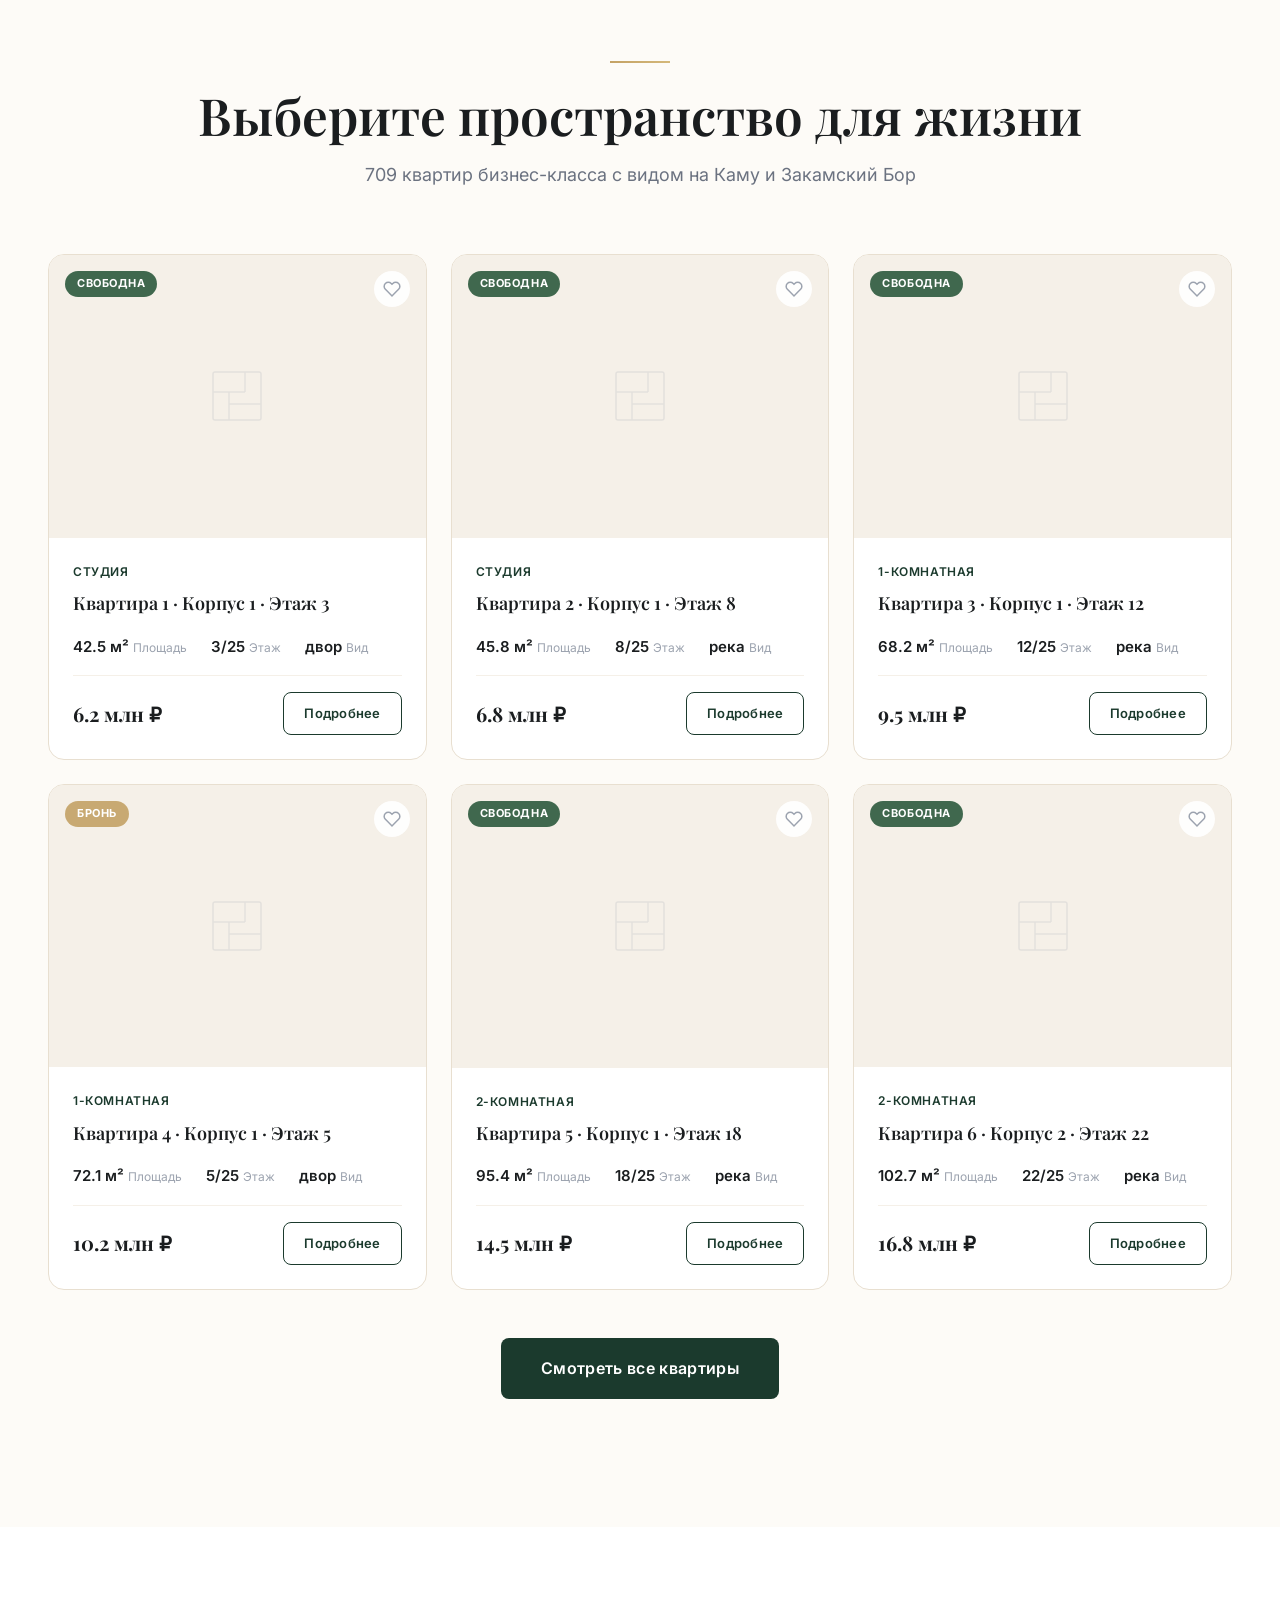
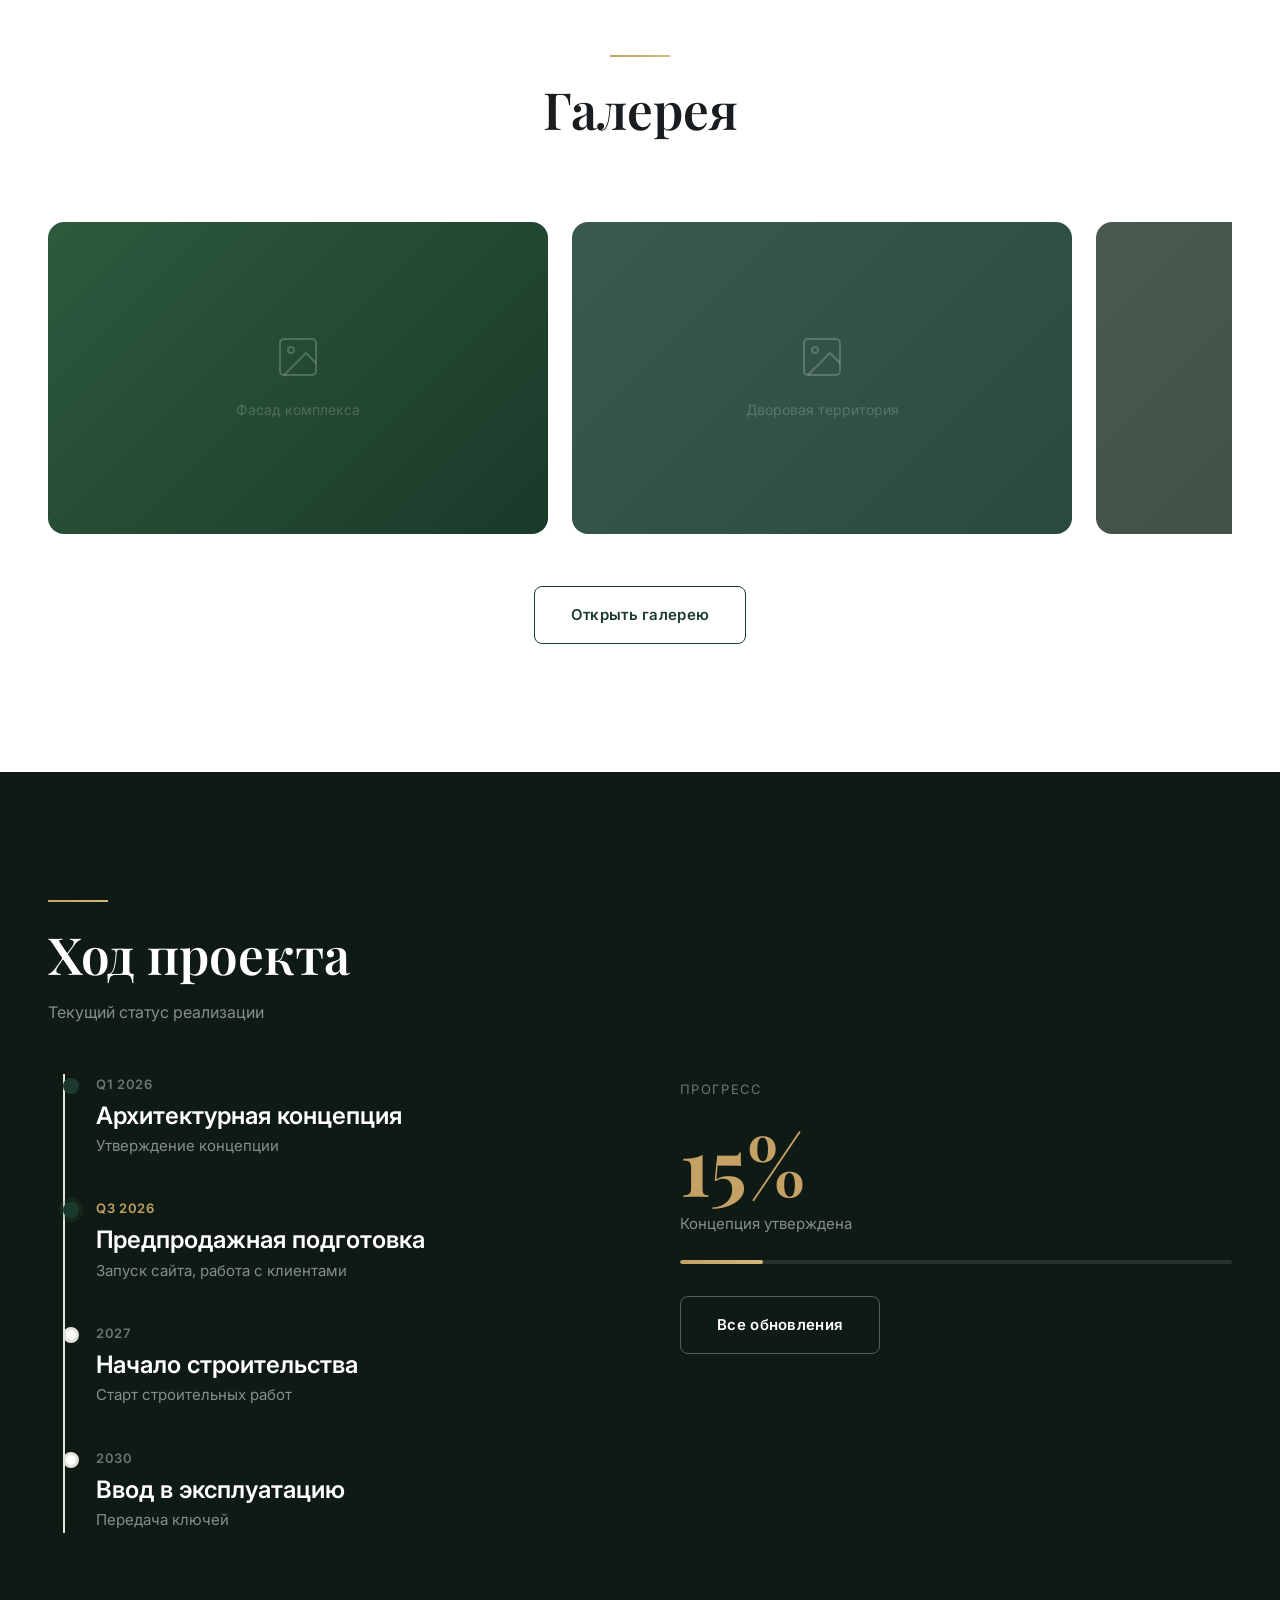
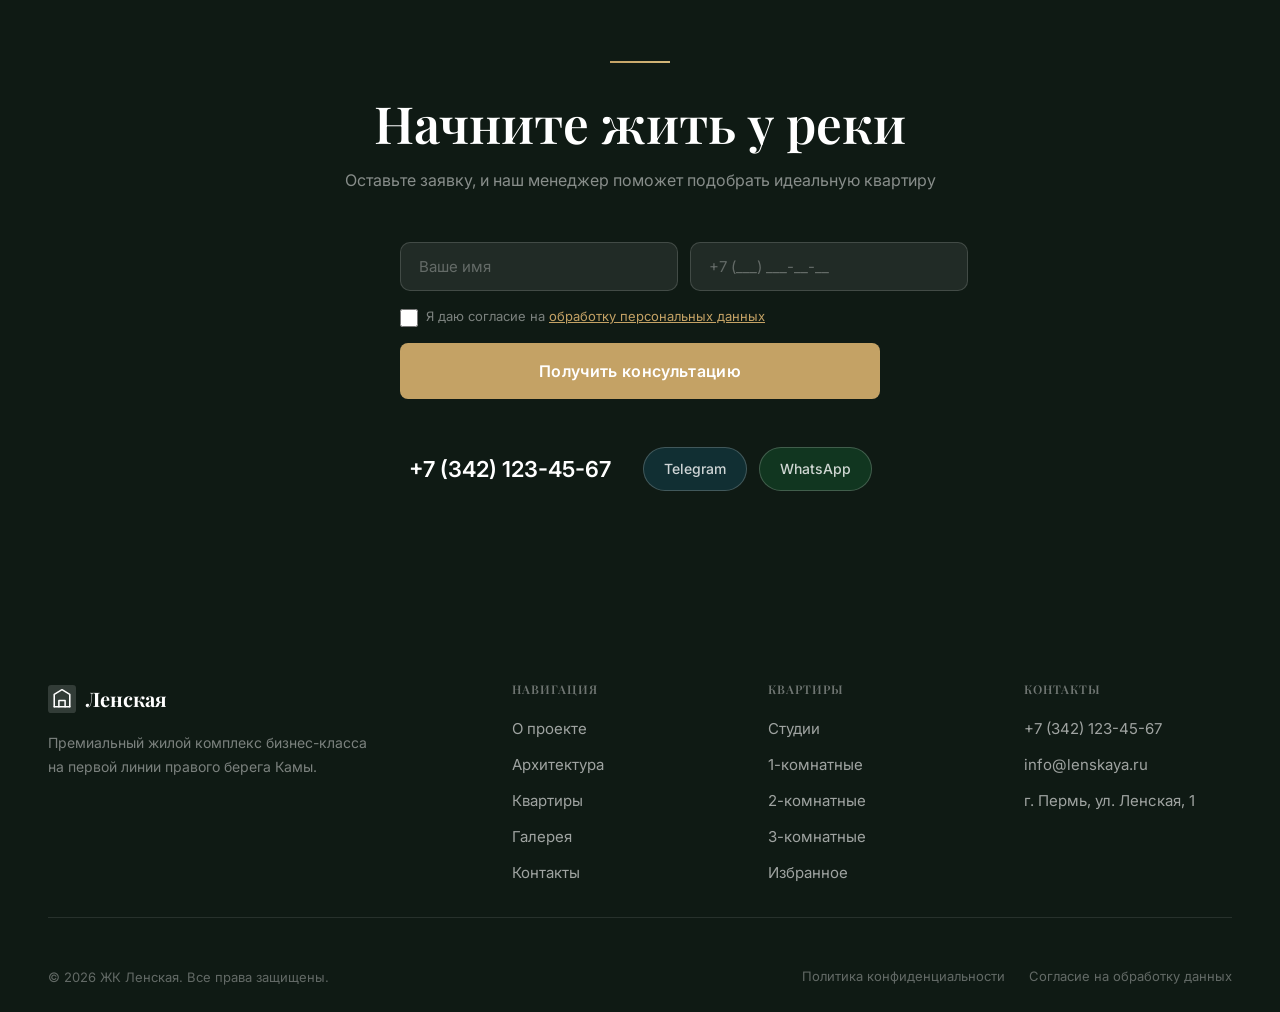
==== commit 448967f6: "Complete design overhaul: architectural magazine aesthetic - Rewrote entire CSS with premium variabl" ====
--- a/index.html
+++ b/index.html
@@ -3,12 +3,10 @@
 <head>
   <meta charset="UTF-8">
   <meta name="viewport" content="width=device-width, initial-scale=1.0">
-  <title>ЖК Ленская — Премиальный жилой комплекс бизнес-класса в Перми</title>
-  <meta name="description" content="ЖК Ленская — жилой комплекс бизнес-класса на первой линии правого берега Камы. Панорамные виды, террасная архитектура, приватные дворы. Квартиры от 38 до 136 м².">
-  <meta property="og:title" content="ЖК Ленская — Премиальный жилой комплекс бизнес-класса">
+  <title>ЖК Ленская — Архитектурный квартал на правом берегу Камы</title>
+  <meta name="description" content="ЖК Ленская — жилой комплекс бизнес-класса на первой линии правого берега Камы. Террасная архитектура, панорамные виды, приватные дворы.">
+  <meta property="og:title" content="ЖК Ленская — Архитектурный квартал у воды">
   <meta property="og:description" content="Первая линия правого берега Камы. Террасная архитектура, панорамные виды.">
-  <meta property="og:type" content="website">
-  <meta property="og:url" content="https://kidw3st.github.io/lenskaya/">
   <link rel="canonical" href="https://kidw3st.github.io/lenskaya/">
   <link rel="preconnect" href="https://fonts.googleapis.com">
   <link rel="preconnect" href="https://fonts.gstatic.com" crossorigin>
@@ -18,19 +16,8 @@
   <link rel="stylesheet" href="css/components.css">
   <link rel="stylesheet" href="css/intro.css">
   <link rel="stylesheet" href="css/lightbox.css">
-  <script type="application/ld+json">
-  {
-    "@context": "https://schema.org",
-    "@type": "RealEstateListing",
-    "name": "ЖК Ленская",
-    "description": "Премиальный жилой комплекс бизнес-класса на первой линии правого берега Камы",
-    "url": "https://kidw3st.github.io/lenskaya/",
-    "address": { "@type": "PostalAddress", "addressLocality": "Пермь", "streetAddress": "ул. Ленская" },
-    "geo": { "@type": "GeoCoordinates", "latitude": 58.0105, "longitude": 56.2502 }
-  }
-  </script>
 </head>
-<body class="premium-body">
+<body>
 
   <!-- Header -->
   <header class="header" id="header">
@@ -61,36 +48,41 @@
   <!-- Mobile Menu -->
   <div class="mobile-menu">
     <nav>
-      <a href="#about">О проекте</a>
+      <a href="about.html">О проекте</a>
+      <a href="architecture.html">Архитектура</a>
+      <a href="location.html">Расположение</a>
       <a href="apartments.html">Квартиры</a>
       <a href="gallery.html">Галерея</a>
-      <a href="#location">Расположение</a>
-      <a href="contacts.html">Контакты</a>
       <a href="favorites.html">Избранное</a>
     </nav>
     <div class="mobile-menu-phone"><a href="tel:+73421234567">+7 (342) 123-45-67</a></div>
-    <div style="margin-top: 24px;"><button class="btn btn-gold" data-modal="modal-consult">Получить консультацию</button></div>
+    <div style="margin-top: 32px; display: flex; flex-direction: column; gap: 12px; align-items: center;">
+      <button class="btn btn-gold" data-modal="modal-consult">Получить консультацию</button>
+      <a href="apartments.html" class="btn btn-secondary">Выбрать квартиру</a>
+    </div>
   </div>
 
-  <!-- ========== HERO ========== -->
-  <section class="hero-premium">
-    <div class="hero-premium-bg"></div>
-    <div class="hero-particles"></div>
-    <div class="hero-premium-content">
-      <div class="hero-premium-top">
-        <div class="hero-premium-badge">
-          <span class="hero-premium-badge-dot"></span>
-          Предпродажа · Бизнес-класс
-        </div>
-      </div>
-      <h1 class="hero-premium-title">
-        Жизнь,<br>раскрытая<br>к реке
-        <span>Архитектурный квартал на правом берегу Камы</span>
-      </h1>
-      <p class="hero-premium-subtitle">Террасная архитектура, панорамные виды на воду и Закамский Бор, приватные дворы — место, где природа и современный дизайн становятся образом жизни.</p>
-      <div class="hero-premium-ctas">
-        <a href="apartments.html" class="btn-premium btn-premium-primary">Выбрать квартиру</a>
-        <button class="btn-premium btn-premium-outline" data-modal="modal-presentation">Получить презентацию</button>
+  <!-- HERO -->
+  <section class="hero" id="hero">
+    <div class="hero-bg">
+      <div class="hero-bg-gradient"></div>
+      <div class="hero-bg-image"></div>
+    </div>
+    <div class="hero-particles" id="hero-particles"></div>
+    <div class="hero-content">
+      <div class="hero-badge">
+        <span class="hero-badge-dot"></span>
+        Бизнес-класс · Пермь
+      </div>
+      <h1>Жизнь,<br>раскрытая<br>к реке<span>Архитектурный квартал на правом берегу Камы</span></h1>
+      <p class="hero-subtitle">Террасная архитектура, панорамные виды на воду и Закамский Бор, приватные дворы — место, где природа и современный дизайн становятся образом жизни.</p>
+      <div class="hero-location">
+        <svg width="16" height="16" viewBox="0 0 24 24" fill="none" stroke="currentColor" stroke-width="2"><path d="M21 10c0 7-9 13-9 13s-9-6-9-13a9 9 0 0 1 18 0z"/><circle cx="12" cy="10" r="3"/></svg>
+        г. Пермь, ул. Ленская, правый берег р. Камы
+      </div>
+      <div class="hero-ctas">
+        <a href="apartments.html" class="btn btn-primary btn-lg">Выбрать квартиру</a>
+        <button class="btn btn-secondary btn-lg" data-modal="modal-presentation">Получить презентацию</button>
       </div>
       <div class="hero-stats">
         <div class="hero-stat">
@@ -106,7 +98,7 @@
           <div class="hero-stat-label">корпуса</div>
         </div>
         <div class="hero-stat">
-          <div class="hero-stat-number">1<sup style="font-size:0.4em">я</sup></div>
+          <div class="hero-stat-number">1<sup style="font-size:0.35em">я</sup></div>
           <div class="hero-stat-label">линия Камы</div>
         </div>
       </div>
@@ -116,13 +108,13 @@
           <span>Концепция · 15%</span>
         </div>
         <div class="progress-bar-track">
-          <div class="progress-bar-fill"></div>
-        </div>
-      </div>
-    </div>
-    <div class="scroll-indicator">
-      <span class="scroll-indicator-text">Листайте</span>
-      <div class="scroll-indicator-line"></div>
+          <div class="progress-bar-fill" style="width: 15%;"></div>
+        </div>
+      </div>
+    </div>
+    <div class="hero-scroll">
+      <span>Откройте проект</span>
+      <div class="hero-scroll-line"></div>
     </div>
   </section>
 
@@ -140,85 +132,76 @@
         </select>
       </div>
       <div class="hero-search-group">
-        <label class="hero-search-label">Площадь, м²</label>
-        <select class="hero-search-select" id="hero-area">
+        <label class="hero-search-label">Площадь</label>
+        <select class="hero-search-select">
           <option value="">Любая</option>
-          <option value="30-50">30–50</option>
-          <option value="50-70">50–70</option>
-          <option value="70-100">70–100</option>
-          <option value="100+">от 100</option>
+          <option value="30-50">30–50 м²</option>
+          <option value="50-70">50–70 м²</option>
+          <option value="70-100">70–100 м²</option>
+          <option value="100+">от 100 м²</option>
         </select>
       </div>
       <div class="hero-search-group">
         <label class="hero-search-label">Стоимость</label>
-        <select class="hero-search-select" id="hero-price">
+        <select class="hero-search-select">
           <option value="">Любая</option>
-          <option value="5-7">5–7 млн</option>
-          <option value="7-10">7–10 млн</option>
-          <option value="10-15">10–15 млн</option>
-          <option value="15+">от 15 млн</option>
+          <option value="5-7">5–7 млн ₽</option>
+          <option value="7-10">7–10 млн ₽</option>
+          <option value="10-15">10–15 млн ₽</option>
+          <option value="15+">от 15 млн ₽</option>
         </select>
       </div>
-      <button class="hero-search-btn" onclick="applyHeroSearch()">Подобрать</button>
+      <button class="hero-search-btn" onclick="window.location.href='apartments.html'">Подобрать</button>
     </div>
   </div>
 
-  <!-- ========== MANIFEST ========== -->
+  <!-- MANIFEST -->
   <section class="section" style="padding-top: 160px;" id="about">
     <div class="container">
       <div class="two-col">
         <div class="animate-on-scroll">
           <div class="gold-divider" style="margin-bottom: 24px;"></div>
-          <p class="premium-quote">
-            Место, где природа и архитектура становятся образом жизни
+          <p class="premium-quote">Место, где природа и архитектура становятся образом жизни</p>
+        </div>
+        <div class="animate-on-scroll delay-2">
+          <p style="font-size: 1.125rem; line-height: 1.8; color: #6b7280; margin-bottom: 24px;">
+            Ленская — это архитектурный квартал бизнес-класса на первой линии правого берега Камы. Зелёные коридоры между Закамским Бором и набережной, ступенчатые террасы и приватные дворы создают пространство для осознанной жизни.
           </p>
-        </div>
-        <div class="animate-on-scroll delay-2">
-          <p style="font-size: 1.125rem; line-height: 1.8; color: var(--color-warm-gray); margin-bottom: 24px;">
-            Ленская — это не просто жилой комплекс, а философия осознанного выбора. Зелёные коридоры между Закамским Бором и набережной, ступенчатые террасы для раскрытия видов и приватные дворы без транзитного потока создают пространство для спокойной, наполненной жизни.
+          <p style="font-size: 1rem; color: #6b7280;">
+            Утренние закаты отражаются в воде, а лесной воздух наполняет каждый день. Это не просто жильё — это выбор в пользу качества среды.
           </p>
-          <p style="font-size: 1rem; color: var(--color-warm-gray);">
-            Первая линия правого берега Камы — привилегированная локация, где утренние закаты отражаются в воде, а лесной воздух наполняет каждый день.
-          </p>
-        </div>
-      </div>
-    </div>
-  </section>
-
-  <!-- ========== ADVANTAGES (Numbered) ========== -->
-  <section class="section section-numbered" style="background: white;">
+          <a href="about.html" class="btn btn-outline" style="margin-top: 32px;">О проекте</a>
+        </div>
+      </div>
+    </div>
+  </section>
+
+  <!-- ADVANTAGES -->
+  <section class="section" style="background: white;">
     <div class="container">
       <div class="animate-on-scroll" style="text-align: center; margin-bottom: 64px;">
         <div class="gold-divider" style="margin: 0 auto 24px;"></div>
-        <h2 style="font-size: clamp(2rem, 4vw, 3rem); margin-bottom: 16px;">Преимущества</h2>
-        <p style="font-size: 1.125rem; color: var(--color-warm-gray); max-width: 600px; margin: 0 auto;">Каждая деталь продумана для создания пространства, в котором хочется жить</p>
-      </div>
-      <div class="advantages-horizontal">
-        <div class="advantage-premium animate-on-scroll">
-          <div class="advantage-premium-icon">
-            <svg width="24" height="24" viewBox="0 0 24 24" fill="none" stroke="currentColor" stroke-width="2"><path d="M22 12h-4l-3 9L9 3l-3 9H2"/></svg>
-          </div>
+        <h2 style="margin-bottom: 16px;">Преимущества</h2>
+        <p style="font-size: 1.125rem; max-width: 600px; margin: 0 auto;">Каждая деталь продумана для создания пространства, в котором хочется жить</p>
+      </div>
+      <div class="advantages-grid">
+        <div class="advantage-card animate-on-scroll">
+          <div class="advantage-icon"><svg width="24" height="24" viewBox="0 0 24 24" fill="none" stroke="currentColor" stroke-width="2"><path d="M22 12h-4l-3 9L9 3l-3 9H2"/></svg></div>
           <h4>Первая линия Камы</h4>
           <p>Панорамные виды на реку и Закамский Бор. Набережная в шаговой доступности.</p>
         </div>
-        <div class="advantage-premium animate-on-scroll delay-1">
-          <div class="advantage-premium-icon">
-            <svg width="24" height="24" viewBox="0 0 24 24" fill="none" stroke="currentColor" stroke-width="2"><path d="M12 22c5.523 0 10-4.477 10-10S17.523 2 12 2 2 6.477 2 12s4.477 10 10 10z"/><path d="M12 6v6l4 2"/></svg>
-          </div>
+        <div class="advantage-card animate-on-scroll delay-1">
+          <div class="advantage-icon"><svg width="24" height="24" viewBox="0 0 24 24" fill="none" stroke="currentColor" stroke-width="2"><path d="M12 22c5.523 0 10-4.477 10-10S17.523 2 12 2 2 6.477 2 12s4.477 10 10 10z"/><path d="M12 6v6l4 2"/></svg></div>
           <h4>Террасная архитектура</h4>
           <p>Ступенчатая конструкция для максимальной инсоляции и раскрытия видов.</p>
         </div>
-        <div class="advantage-premium animate-on-scroll delay-2">
-          <div class="advantage-premium-icon">
-            <svg width="24" height="24" viewBox="0 0 24 24" fill="none" stroke="currentColor" stroke-width="2"><path d="M3 9l9-7 9 7v11a2 2 0 0 1-2 2H5a2 2 0 0 1-2-2z"/><polyline points="9,22 9,12 15,12 15,22"/></svg>
-          </div>
+        <div class="advantage-card animate-on-scroll delay-2">
+          <div class="advantage-icon"><svg width="24" height="24" viewBox="0 0 24 24" fill="none" stroke="currentColor" stroke-width="2"><path d="M3 9l9-7 9 7v11a2 2 0 0 1-2 2H5a2 2 0 0 1-2-2z"/><polyline points="9,22 9,12 15,12 15,22"/></svg></div>
           <h4>Приватные дворы</h4>
-          <p>Периметральная застройка создаёт закрытые дворы без транзитного трафика.</p>
-        </div>
-        <div class="advantage-premium animate-on-scroll delay-3">
-          <div class="advantage-premium-icon">
-            <svg width="24" height="24" viewBox="0 0 24 24" fill="none" stroke="currentColor" stroke-width="2"><path d="M18 8h1a4 4 0 0 1 0 8h-1"/><path d="M2 8h16v9a4 4 0 0 1-4 4H6a4 4 0 0 1-4-4V8z"/></svg>
-          </div>
+          <p>Периметральная застройка без транзитного трафика. Безопасное пространство.</p>
+        </div>
+        <div class="advantage-card animate-on-scroll delay-3">
+          <div class="advantage-icon"><svg width="24" height="24" viewBox="0 0 24 24" fill="none" stroke="currentColor" stroke-width="2"><path d="M18 8h1a4 4 0 0 1 0 8h-1"/><path d="M2 8h16v9a4 4 0 0 1-4 4H6a4 4 0 0 1-4-4V8z"/></svg></div>
           <h4>Зелёные коридоры</h4>
           <p>Связь между Закамским Бором и набережной через озеленённые маршруты.</p>
         </div>
@@ -226,75 +209,51 @@
     </div>
   </section>
 
-  <!-- ========== GENPLAN ========== -->
-  <section class="genplan-section section-numbered">
+  <!-- GENPLAN -->
+  <section class="section">
     <div class="container">
       <div class="two-col">
         <div class="animate-on-scroll">
-          <div class="numbered-block">
-            <h3 style="font-size: 1.75rem; margin-bottom: 16px;">Концепция и генплан</h3>
-            <p style="color: var(--color-warm-gray); margin-bottom: 32px;">Квартал спроектирован как самодостаточная среда: жилые корпуса, приватные дворы, зелёные коридоры и коммерческие пространства на первых этажах образуют единое пространство для жизни.</p>
-            <div class="genplan-legend">
-              <div class="genplan-legend-item">
-                <div class="genplan-legend-dot" style="background: var(--color-forest);"></div>
-                Жилые корпуса
+          <div class="numbered-block" data-num="01">
+            <h3 style="margin-bottom: 16px;">Концепция и генплан</h3>
+            <p style="color: #6b7280; margin-bottom: 32px;">Квартал спроектирован как самодостаточная среда: жилые корпуса, приватные дворы, зелёные коридоры и коммерческие пространства на первых этажах.</p>
+            <div style="display: flex; flex-wrap: wrap; gap: 20px;">
+              <div style="display: flex; align-items: center; gap: 8px; font-size: 0.875rem; color: #6b7280;">
+                <div style="width: 10px; height: 10px; border-radius: 50%; background: var(--c-forest);"></div>Жилые корпуса
               </div>
-              <div class="genplan-legend-item">
-                <div class="genplan-legend-dot" style="background: var(--color-gold);"></div>
-                Коммерческие зоны
+              <div style="display: flex; align-items: center; gap: 8px; font-size: 0.875rem; color: #6b7280;">
+                <div style="width: 10px; height: 10px; border-radius: 50%; background: var(--c-gold);"></div>Коммерция
               </div>
-              <div class="genplan-legend-item">
-                <div class="genplan-legend-dot" style="background: #6B8E23;"></div>
-                Зелёные коридоры
+              <div style="display: flex; align-items: center; gap: 8px; font-size: 0.875rem; color: #6b7280;">
+                <div style="width: 10px; height: 10px; border-radius: 50%; background: #6b8e23;"></div>Зелёные коридоры
               </div>
-              <div class="genplan-legend-item">
-                <div class="genplan-legend-dot" style="background: #4682B4;"></div>
-                Набережная
+              <div style="display: flex; align-items: center; gap: 8px; font-size: 0.875rem; color: #6b7280;">
+                <div style="width: 10px; height: 10px; border-radius: 50%; background: #4682b4;"></div>Набережная
               </div>
             </div>
           </div>
         </div>
         <div class="animate-on-scroll delay-2">
-          <div class="genplan-visual">
-            <div class="genplan-visual-inner">
-              <svg viewBox="0 0 600 400" fill="none" stroke="currentColor" stroke-width="0.5">
-                <!-- Simplified genplan illustration -->
-                <rect x="50" y="50" width="120" height="200" rx="4" fill="rgba(27,58,45,0.1)" stroke="rgba(27,58,45,0.3)"/>
-                <rect x="200" y="80" width="100" height="180" rx="4" fill="rgba(27,58,45,0.1)" stroke="rgba(27,58,45,0.3)"/>
-                <rect x="350" y="60" width="130" height="220" rx="4" fill="rgba(27,58,45,0.1)" stroke="rgba(27,58,45,0.3)"/>
-                <rect x="50" y="280" width="430" height="40" rx="4" fill="rgba(196,162,101,0.1)" stroke="rgba(196,162,101,0.3)"/>
-                <path d="M50 340 Q300 360 530 340" stroke="rgba(70,130,180,0.3)" stroke-width="2" fill="none"/>
-                <rect x="180" y="260" width="80" height="10" rx="2" fill="rgba(107,142,35,0.2)" stroke="rgba(107,142,35,0.3)"/>
-              </svg>
-              <!-- Interactive points -->
-              <div class="genplan-point" style="top: 25%; left: 18%;">
-                <div class="genplan-point-dot"></div>
-                <div class="genplan-tooltip">Корпус 1</div>
-              </div>
-              <div class="genplan-point" style="top: 30%; left: 42%;">
-                <div class="genplan-point-dot"></div>
-                <div class="genplan-tooltip">Корпус 2</div>
-              </div>
-              <div class="genplan-point" style="top: 70%; left: 50%;">
-                <div class="genplan-point-dot"></div>
-                <div class="genplan-tooltip">Коммерческая зона</div>
-              </div>
-              <div class="genplan-point" style="top: 80%; left: 35%;">
-                <div class="genplan-point-dot"></div>
-                <div class="genplan-tooltip">Зелёный коридор</div>
-              </div>
-              <div class="genplan-point" style="top: 88%; left: 65%;">
-                <div class="genplan-point-dot"></div>
-                <div class="genplan-tooltip">Набережная Камы</div>
-              </div>
-            </div>
-          </div>
-        </div>
-      </div>
-    </div>
-  </section>
-
-  <!-- ========== ARCHITECTURE FULLWIDTH ========== -->
+          <div style="background: var(--c-sand-l); border-radius: 20px; aspect-ratio: 4/3; display: flex; align-items: center; justify-content: center; position: relative; overflow: hidden;">
+            <div style="position: absolute; inset: 0; background: repeating-linear-gradient(0deg, transparent, transparent 30px, rgba(27,58,45,0.03) 30px, rgba(27,58,45,0.03) 31px), repeating-linear-gradient(90deg, transparent, transparent 30px, rgba(27,58,45,0.03) 30px, rgba(27,58,45,0.03) 31px);"></div>
+            <svg viewBox="0 0 600 400" fill="none" stroke="rgba(27,58,45,0.15)" stroke-width="0.5" style="width: 70%; height: 70%; position: relative;">
+              <rect x="50" y="50" width="120" height="200" rx="4" fill="rgba(27,58,45,0.05)"/>
+              <rect x="200" y="80" width="100" height="180" rx="4" fill="rgba(27,58,45,0.05)"/>
+              <rect x="350" y="60" width="130" height="220" rx="4" fill="rgba(27,58,45,0.05)"/>
+              <rect x="50" y="280" width="430" height="40" rx="4" fill="rgba(196,162,101,0.08)"/>
+              <path d="M50 340 Q300 360 530 340" stroke="rgba(70,130,180,0.2)" stroke-width="2"/>
+            </svg>
+            <div style="position: absolute; top: 25%; left: 18%; width: 12px; height: 12px; background: var(--c-forest); border: 2px solid white; border-radius: 50%; box-shadow: 0 2px 8px rgba(0,0,0,0.2);"></div>
+            <div style="position: absolute; top: 30%; left: 42%; width: 12px; height: 12px; background: var(--c-forest); border: 2px solid white; border-radius: 50%; box-shadow: 0 2px 8px rgba(0,0,0,0.2);"></div>
+            <div style="position: absolute; top: 70%; left: 50%; width: 12px; height: 12px; background: var(--c-gold); border: 2px solid white; border-radius: 50%; box-shadow: 0 2px 8px rgba(0,0,0,0.2);"></div>
+            <div style="position: absolute; top: 85%; left: 65%; width: 12px; height: 12px; background: #4682b4; border: 2px solid white; border-radius: 50%; box-shadow: 0 2px 8px rgba(0,0,0,0.2);"></div>
+          </div>
+        </div>
+      </div>
+    </div>
+  </section>
+
+  <!-- ARCHITECTURE FULLWIDTH -->
   <section class="fullwidth-showcase">
     <div class="fullwidth-showcase-bg" style="background: linear-gradient(135deg, #1a3a2a 0%, #2d5a3d 50%, #0d2818 100%);"></div>
     <div class="fullwidth-showcase-overlay">
@@ -302,497 +261,235 @@
         <div class="animate-on-scroll">
           <div class="gold-divider" style="margin-bottom: 24px;"></div>
           <h2 class="fullwidth-showcase-title">Архитектура</h2>
-          <p class="fullwidth-showcase-text">Современная террасная архитектура, гармонично вписанная в природный ландшафт правого берега. Камень, стекло и металл в единой композиции.</p>
-        </div>
-      </div>
-    </div>
-  </section>
-
-  <!-- ========== ARCHITECTURE DETAILS ========== -->
-  <section class="section">
-    <div class="container">
-      <div class="two-col">
-        <div class="animate-on-scroll">
-          <div class="numbered-block">
-            <h3 style="font-size: 1.75rem; margin-bottom: 24px;">Террасные силуэты</h3>
-            <p style="color: var(--color-warm-gray); margin-bottom: 16px;">Ступенчатая форма зданий раскрывает панорамные виды на Каму с каждого этажа. Каждая квартира получает максимум естественного света и уникальную перспективу.</p>
-            <p style="color: var(--color-warm-gray);">Фасады выполнены из натуральных материалов — камень, стекло и металл создают элегантный образ, который подчёркивает статус комплекса.</p>
-          </div>
-        </div>
-        <div class="animate-on-scroll delay-2">
-          <div style="background: linear-gradient(135deg, #2d5a3d, #1a3a2a); border-radius: 20px; aspect-ratio: 4/3; display: flex; align-items: center; justify-content: center;">
-            <svg viewBox="0 0 120 100" fill="none" stroke="rgba(255,255,255,0.15)" stroke-width="0.5" style="width: 80%; height: 80%;">
-              <rect x="10" y="20" width="40" height="70" rx="2"/>
-              <rect x="30" y="10" width="40" height="80" rx="2"/>
-              <rect x="50" y="30" width="40" height="60" rx="2"/>
-              <rect x="70" y="15" width="40" height="75" rx="2"/>
-            </svg>
-          </div>
-        </div>
-      </div>
-    </div>
-  </section>
-
-  <!-- ========== LANDSCAPING ========== -->
-  <section class="landscaping-section section-numbered">
+          <p class="fullwidth-showcase-text">Террасный силуэт, натуральные материалы, панорамное остекление. Камень, стекло и металл в единой композиции с природным ландшафтом.</p>
+          <a href="architecture.html" class="btn btn-secondary" style="margin-top: 32px;">Смотреть архитектуру</a>
+        </div>
+      </div>
+    </div>
+  </section>
+
+  <!-- LANDSCAPING -->
+  <section class="section" style="background: white;">
     <div class="container">
       <div class="animate-on-scroll" style="text-align: center; margin-bottom: 64px;">
         <div class="gold-divider" style="margin: 0 auto 24px;"></div>
-        <h2 style="font-size: clamp(2rem, 4vw, 3rem); margin-bottom: 16px;">Благоустройство</h2>
-        <p style="font-size: 1.125rem; color: var(--color-warm-gray); max-width: 600px; margin: 0 auto;">Внутренняя среда, закрытые дворы и зелёные маршруты для полноценной жизни</p>
+        <h2 style="margin-bottom: 16px;">Благоустройство</h2>
+        <p style="font-size: 1.125rem; max-width: 600px; margin: 0 auto;">Внутренняя среда, закрытые дворы и зелёные маршруты</p>
       </div>
       <div class="landscaping-grid">
         <div class="landscaping-card animate-on-scroll">
           <div class="landscaping-card-bg" style="background: linear-gradient(135deg, #2d5a3d, #1a3a2a); width: 100%; height: 100%;"></div>
           <div class="landscaping-card-overlay">
-            <div class="landscaping-card-tag">
-              <svg width="12" height="12" viewBox="0 0 24 24" fill="none" stroke="currentColor" stroke-width="2"><path d="M3 9l9-7 9 7v11a2 2 0 0 1-2 2H5a2 2 0 0 1-2-2z"/></svg>
-              Приватность
-            </div>
+            <div class="landscaping-card-tag">Приватность</div>
             <h4>Закрытые дворы</h4>
-            <p>Периметральная застройка без транзитного трафика. Безопасное пространство для детей и отдыха.</p>
+            <p>Без транзитного трафика. Безопасное пространство для детей и отдыха.</p>
           </div>
         </div>
         <div class="landscaping-card animate-on-scroll delay-1">
           <div class="landscaping-card-bg" style="background: linear-gradient(135deg, #3a6a4f, #2a5a3f); width: 100%; height: 100%;"></div>
           <div class="landscaping-card-overlay">
-            <div class="landscaping-card-tag">
-              <svg width="12" height="12" viewBox="0 0 24 24" fill="none" stroke="currentColor" stroke-width="2"><path d="M18 8h1a4 4 0 0 1 0 8h-1"/><path d="M2 8h16v9a4 4 0 0 1-4 4H6a4 4 0 0 1-4-4V8z"/></svg>
-              Природа
-            </div>
+            <div class="landscaping-card-tag">Природа</div>
             <h4>Зелёные коридоры</h4>
-            <p>Прогулочные маршруты между Закамским Бором и набережной через озеленённые пространства.</p>
+            <p>Маршруты между Закамским Бором и набережной.</p>
           </div>
         </div>
         <div class="landscaping-card animate-on-scroll delay-2">
           <div class="landscaping-card-bg" style="background: linear-gradient(135deg, #4a7a5f, #3a6a4f); width: 100%; height: 100%;"></div>
           <div class="landscaping-card-overlay">
-            <div class="landscaping-card-tag">
-              <svg width="12" height="12" viewBox="0 0 24 24" fill="none" stroke="currentColor" stroke-width="2"><path d="M22 12h-4l-3 9L9 3l-3 9H2"/></svg>
-              Активный отдых
-            </div>
+            <div class="landscaping-card-tag">Активный отдых</div>
             <h4>Спортивные зоны</h4>
-            <p>Воркаут-площадки, беговые дорожки и зоны для йоги на свежем воздухе.</p>
-          </div>
-        </div>
-      </div>
-    </div>
-  </section>
-
-  <!-- ========== LOCATION (Numbered) ========== -->
-  <section class="section section-numbered" id="location" style="background: white;">
+            <p>Воркаут, беговые дорожки, зоны для йоги.</p>
+          </div>
+        </div>
+      </div>
+    </div>
+  </section>
+
+  <!-- LOCATION -->
+  <section class="section">
     <div class="container">
       <div class="two-col">
         <div class="animate-on-scroll">
-          <div class="numbered-block">
-            <h3 style="font-size: 1.75rem; margin-bottom: 24px;">Расположение</h3>
-            <p style="color: var(--color-warm-gray); margin-bottom: 32px;">Правый берег Камы — привилегированная локация с уникальным сочетанием природы и городской инфраструктуры.</p>
-          </div>
-          <div class="env-cards">
-            <div class="env-card">
-              <div class="env-card-icon">
-                <svg width="20" height="20" viewBox="0 0 24 24" fill="none" stroke="currentColor" stroke-width="2"><path d="M22 12h-4l-3 9L9 3l-3 9H2"/></svg>
-              </div>
-              <div>
-                <h4>Река Кама</h4>
-                <p>Первая линия с панорамными видами на воду</p>
-              </div>
-            </div>
-            <div class="env-card">
-              <div class="env-card-icon">
-                <svg width="20" height="20" viewBox="0 0 24 24" fill="none" stroke="currentColor" stroke-width="2"><path d="M17 21v-2a4 4 0 0 0-4-4H5a4 4 0 0 0-4 4v2"/><circle cx="9" cy="7" r="4"/></svg>
-              </div>
-              <div>
-                <h4>Закамский Бор</h4>
-                <p>Лесной массив для прогулок и отдыха</p>
-              </div>
-            </div>
-            <div class="env-card">
-              <div class="env-card-icon">
-                <svg width="20" height="20" viewBox="0 0 24 24" fill="none" stroke="currentColor" stroke-width="2"><circle cx="12" cy="12" r="10"/><polyline points="12,6 12,12 16,14"/></svg>
-              </div>
-              <div>
-                <h4>10 минут до центра</h4>
-                <p>Быстрый доступ к бизнес-кварталам</p>
-              </div>
-            </div>
-            <div class="env-card">
-              <div class="env-card-icon">
-                <svg width="20" height="20" viewBox="0 0 24 24" fill="none" stroke="currentColor" stroke-width="2"><path d="M3 9l9-7 9 7v11a2 2 0 0 1-2 2H5a2 2 0 0 1-2-2z"/><polyline points="9,22 9,12 15,12 15,22"/></svg>
-              </div>
-              <div>
-                <h4>Социальная инфраструктура</h4>
-                <p>Школы, сады, поликлиники в 5 минутах</p>
-              </div>
-            </div>
-          </div>
+          <div class="numbered-block" data-num="02">
+            <h3 style="margin-bottom: 16px;">Расположение</h3>
+            <p style="color: #6b7280; margin-bottom: 32px;">Правый берег Камы — привилегированная локация с уникальным сочетанием природы и городской инфраструктуры.</p>
+          </div>
+          <div style="display: grid; grid-template-columns: 1fr 1fr; gap: 16px;">
+            <div style="padding: 20px; background: var(--c-sand-l); border-radius: 12px;">
+              <div style="font-family: var(--f-display); font-size: 1.5rem; font-weight: 700; color: var(--c-gold); margin-bottom: 4px;">5 мин</div>
+              <div style="font-size: 0.8125rem; color: #6b7280;">до набережной</div>
+            </div>
+            <div style="padding: 20px; background: var(--c-sand-l); border-radius: 12px;">
+              <div style="font-family: var(--f-display); font-size: 1.5rem; font-weight: 700; color: var(--c-gold); margin-bottom: 4px;">10 мин</div>
+              <div style="font-size: 0.8125rem; color: #6b7280;">до центра города</div>
+            </div>
+            <div style="padding: 20px; background: var(--c-sand-l); border-radius: 12px;">
+              <div style="font-family: var(--f-display); font-size: 1.5rem; font-weight: 700; color: var(--c-gold); margin-bottom: 4px;">7 мин</div>
+              <div style="font-size: 0.8125rem; color: #6b7280;">до Закамского Бора</div>
+            </div>
+            <div style="padding: 20px; background: var(--c-sand-l); border-radius: 12px;">
+              <div style="font-family: var(--f-display); font-size: 1.5rem; font-weight: 700; color: var(--c-gold); margin-bottom: 4px;">15 мин</div>
+              <div style="font-size: 0.8125rem; color: #6b7280;">до ТЦ и школ</div>
+            </div>
+          </div>
+          <a href="location.html" class="btn btn-outline" style="margin-top: 32px;">Открыть расположение</a>
         </div>
         <div class="animate-on-scroll delay-2">
-          <div style="background: linear-gradient(135deg, var(--color-forest), var(--color-forest-dark)); border-radius: 20px; aspect-ratio: 4/3; display: flex; flex-direction: column; align-items: center; justify-content: center; gap: 16px; color: white;">
-            <svg viewBox="0 0 24 24" fill="none" stroke="currentColor" stroke-width="1.5" style="width: 48px; height: 48px; opacity: 0.5;"><path d="M21 10c0 7-9 13-9 13s-9-6-9-13a9 9 0 0 1 18 0z"/><circle cx="12" cy="10" r="3"/></svg>
-            <span style="font-size: 1.125rem; font-weight: 600;">г. Пермь, ул. Ленская</span>
-            <span style="font-size: 0.875rem; opacity: 0.5;">Интерактивная карта</span>
-          </div>
-        </div>
-      </div>
-    </div>
-  </section>
-
-  <!-- ========== INFRASTRUCTURE CAROUSEL ========== -->
-  <section class="section">
+          <div style="background: linear-gradient(135deg, var(--c-forest), var(--c-forest-d)); border-radius: 20px; aspect-ratio: 4/3; display: flex; flex-direction: column; align-items: center; justify-content: center; gap: 16px; color: rgba(255,255,255,0.3);">
+            <svg viewBox="0 0 24 24" fill="none" stroke="currentColor" stroke-width="1.5" style="width: 48px; height: 48px;"><path d="M21 10c0 7-9 13-9 13s-9-6-9-13a9 9 0 0 1 18 0z"/><circle cx="12" cy="10" r="3"/></svg>
+            <span style="font-size: 1.125rem; font-weight: 600; color: rgba(255,255,255,0.5);">г. Пермь, ул. Ленская</span>
+            <span style="font-size: 0.875rem;">Интерактивная карта</span>
+          </div>
+        </div>
+      </div>
+    </div>
+  </section>
+
+  <!-- INFRASTRUCTURE -->
+  <section class="section" style="background: white;">
     <div class="container">
       <div class="animate-on-scroll" style="text-align: center; margin-bottom: 64px;">
         <div class="gold-divider" style="margin: 0 auto 24px;"></div>
-        <h2 style="font-size: clamp(2rem, 4vw, 3rem); margin-bottom: 16px;">Инфраструктура</h2>
-        <p style="font-size: 1.125rem; color: var(--color-warm-gray); max-width: 600px; margin: 0 auto;">Всё необходимое для комфортной жизни в шаговой доступности</p>
+        <h2 style="margin-bottom: 16px;">Инфраструктура</h2>
+        <p style="font-size: 1.125rem; max-width: 600px; margin: 0 auto;">Всё необходимое для комфортной жизни в шаговой доступности</p>
       </div>
       <div class="horizontal-scroll">
         <div class="infra-card horizontal-scroll-item">
-          <div class="infra-card-image" style="background: linear-gradient(135deg, #3a5a4f, #2a4a3f);">
-            <svg viewBox="0 0 24 24" fill="none" stroke="white" stroke-width="1.5"><path d="M18 8h1a4 4 0 0 1 0 8h-1"/><path d="M2 8h16v9a4 4 0 0 1-4 4H6a4 4 0 0 1-4-4V8z"/></svg>
-          </div>
-          <div class="infra-card-body">
-            <h4>Кафе и рестораны</h4>
-            <p>Уютные заведения на первых этажах для встреч и отдыха</p>
-          </div>
+          <div class="infra-card-image" style="background: linear-gradient(135deg, #3a5a4f, #2a4a3f);"><svg width="48" height="48" viewBox="0 0 24 24" fill="none" stroke="rgba(255,255,255,0.3)" stroke-width="1.5"><path d="M18 8h1a4 4 0 0 1 0 8h-1"/><path d="M2 8h16v9a4 4 0 0 1-4 4H6a4 4 0 0 1-4-4V8z"/></svg></div>
+          <div class="infra-card-body"><h4>Кафе и рестораны</h4><p>Уютные заведения на первых этажах</p></div>
         </div>
         <div class="infra-card horizontal-scroll-item">
-          <div class="infra-card-image" style="background: linear-gradient(135deg, #4a5a4f, #3a4a3f);">
-            <svg viewBox="0 0 24 24" fill="none" stroke="white" stroke-width="1.5"><path d="M22 12h-4l-3 9L9 3l-3 9H2"/></svg>
-          </div>
-          <div class="infra-card-body">
-            <h4>Фитнес и спорт</h4>
-            <p>Современные спортивные зоны и фитнес-студии</p>
-          </div>
+          <div class="infra-card-image" style="background: linear-gradient(135deg, #4a5a4f, #3a4a3f);"><svg width="48" height="48" viewBox="0 0 24 24" fill="none" stroke="rgba(255,255,255,0.3)" stroke-width="1.5"><path d="M22 12h-4l-3 9L9 3l-3 9H2"/></svg></div>
+          <div class="infra-card-body"><h4>Фитнес и спорт</h4><p>Современные спортивные зоны</p></div>
         </div>
         <div class="infra-card horizontal-scroll-item">
-          <div class="infra-card-image" style="background: linear-gradient(135deg, #5a6a5f, #4a5a4f);">
-            <svg viewBox="0 0 24 24" fill="none" stroke="white" stroke-width="1.5"><path d="M17 21v-2a4 4 0 0 0-4-4H5a4 4 0 0 0-4 4v2"/><circle cx="9" cy="7" r="4"/></svg>
-          </div>
-          <div class="infra-card-body">
-            <h4>Детские сады</h4>
-            <p>Образовательные пространства для самых маленьких</p>
-          </div>
+          <div class="infra-card-image" style="background: linear-gradient(135deg, #5a6a5f, #4a5a4f);"><svg width="48" height="48" viewBox="0 0 24 24" fill="none" stroke="rgba(255,255,255,0.3)" stroke-width="1.5"><path d="M17 21v-2a4 4 0 0 0-4-4H5a4 4 0 0 0-4 4v2"/><circle cx="9" cy="7" r="4"/></svg></div>
+          <div class="infra-card-body"><h4>Детские сады</h4><p>Образовательные пространства</p></div>
         </div>
         <div class="infra-card horizontal-scroll-item">
-          <div class="infra-card-image" style="background: linear-gradient(135deg, #2a3a2f, #1a2a1f);">
-            <svg viewBox="0 0 24 24" fill="none" stroke="white" stroke-width="1.5"><path d="M12 22s8-4 8-10V5l-8-3-8 3v7c0 6 8 10 8 10z"/></svg>
-          </div>
-          <div class="infra-card-body">
-            <h4>Аптеки</h4>
-            <p>Аптечные пункты и медицинские услуги</p>
-          </div>
-        </div>
-        <div class="infra-card horizontal-scroll-item">
-          <div class="infra-card-image" style="background: linear-gradient(135deg, #3a4a3f, #2a3a2f);">
-            <svg viewBox="0 0 24 24" fill="none" stroke="white" stroke-width="1.5"><rect x="2" y="7" width="20" height="14" rx="2" ry="2"/><path d="M16 21V5a2 2 0 0 0-2-2h-4a2 2 0 0 0-2 2v16"/></svg>
-          </div>
-          <div class="infra-card-body">
-            <h4>Магазины</h4>
-            <p>Продуктовые и розничные магазины у дома</p>
-          </div>
-        </div>
-      </div>
-    </div>
-  </section>
-
-  <!-- ========== APARTMENTS PREVIEW ========== -->
-  <section class="section section-numbered" style="background: white;">
+          <div class="infra-card-image" style="background: linear-gradient(135deg, #2a3a2f, #1a2a1f);"><svg width="48" height="48" viewBox="0 0 24 24" fill="none" stroke="rgba(255,255,255,0.3)" stroke-width="1.5"><path d="M12 22s8-4 8-10V5l-8-3-8 3v7c0 6 8 10 8 10z"/></svg></div>
+          <div class="infra-card-body"><h4>Аптеки и услуги</h4><p>Повседневные сервисы у дома</p></div>
+        </div>
+      </div>
+    </div>
+  </section>
+
+  <!-- APARTMENTS PREVIEW -->
+  <section class="section">
     <div class="container">
       <div class="animate-on-scroll" style="text-align: center; margin-bottom: 64px;">
         <div class="gold-divider" style="margin: 0 auto 24px;"></div>
-        <h2 style="font-size: clamp(2rem, 4vw, 3rem); margin-bottom: 16px;">Квартиры</h2>
-        <p style="font-size: 1.125rem; color: var(--color-warm-gray); max-width: 600px; margin: 0 auto;">Выберите идеальную планировку из 709 квартир бизнес-класса</p>
+        <h2 style="margin-bottom: 16px;">Выберите пространство для жизни</h2>
+        <p style="font-size: 1.125rem; max-width: 600px; margin: 0 auto;">709 квартир бизнес-класса с видом на Каму и Закамский Бор</p>
       </div>
       <div class="apartments-grid" id="home-apartments-grid"></div>
-      <div class="load-more-wrap animate-on-scroll" style="margin-top: 48px;">
-        <a href="apartments.html" class="btn-premium btn-premium-primary">Смотреть все квартиры</a>
-      </div>
-    </div>
-  </section>
-
-  <!-- ========== LOBBY SHOWCASE ========== -->
-  <section class="section">
-    <div class="container">
-      <div class="two-col">
-        <div class="animate-on-scroll">
-          <div class="numbered-block">
-            <h3 style="font-size: 1.75rem; margin-bottom: 24px;">Лобби и общественные пространства</h3>
-            <p style="color: var(--color-warm-gray); margin-bottom: 24px;">Входные группы выполнены в едином дизайне с использованием натуральных материалов. Ресепшен, зона ожидания и консьерж-сервис создают атмосферу гостиничного уровня.</p>
-            <ul style="list-style: none; padding: 0; margin: 0 0 32px;">
-              <li style="display: flex; gap: 12px; align-items: center; padding: 12px 0; border-bottom: 1px solid var(--color-sand); color: var(--color-charcoal);">
-                <svg width="20" height="20" viewBox="0 0 24 24" fill="none" stroke="var(--color-gold)" stroke-width="2"><polyline points="20,6 9,17 4,12"/></svg>
-                Скоростные лифты с доступом в паркинг
-              </li>
-              <li style="display: flex; gap: 12px; align-items: center; padding: 12px 0; border-bottom: 1px solid var(--color-sand); color: var(--color-charcoal);">
-                <svg width="20" height="20" viewBox="0 0 24 24" fill="none" stroke="var(--color-gold)" stroke-width="2"><polyline points="20,6 9,17 4,12"/></svg>
-                Камера хранения и кладовые
-              </li>
-              <li style="display: flex; gap: 12px; align-items: center; padding: 12px 0; color: var(--color-charcoal);">
-                <svg width="20" height="20" viewBox="0 0 24 24" fill="none" stroke="var(--color-gold)" stroke-width="2"><polyline points="20,6 9,17 4,12"/></svg>
-                Велопарковка и колясочная
-              </li>
-            </ul>
-            <a href="gallery.html" class="btn-premium btn-premium-primary">Смотреть галерею</a>
-          </div>
-        </div>
-        <div class="animate-on-scroll delay-2">
-          <div class="lobby-showcase">
-            <div class="lobby-slider" id="lobby-slider">
-              <div class="lobby-slide">
-                <div style="width: 100%; height: 100%; background: linear-gradient(135deg, #3a4a3f, #2a3a2f); display: flex; align-items: center; justify-content: center; color: rgba(255,255,255,0.3);">
-                  <svg viewBox="0 0 24 24" fill="none" stroke="currentColor" stroke-width="1" style="width: 64px; height: 64px;"><rect x="3" y="3" width="18" height="18" rx="2"/><circle cx="8.5" cy="8.5" r="1.5"/><polyline points="21,15 16,10 5,21"/></svg>
-                </div>
-                <div class="lobby-slide-caption">
-                  <h4>Зона ресепшен</h4>
-                  <p>Консьерж-сервис и зона ожидания</p>
-                </div>
-              </div>
-              <div class="lobby-slide">
-                <div style="width: 100%; height: 100%; background: linear-gradient(135deg, #4a5a4f, #3a4a3f); display: flex; align-items: center; justify-content: center; color: rgba(255,255,255,0.3);">
-                  <svg viewBox="0 0 24 24" fill="none" stroke="currentColor" stroke-width="1" style="width: 64px; height: 64px;"><rect x="3" y="3" width="18" height="18" rx="2"/><circle cx="8.5" cy="8.5" r="1.5"/><polyline points="21,15 16,10 5,21"/></svg>
-                </div>
-                <div class="lobby-slide-caption">
-                  <h4>Зона отдыха</h4>
-                  <p>Кресла и журнальные столики</p>
-                </div>
-              </div>
-              <div class="lobby-slide">
-                <div style="width: 100%; height: 100%; background: linear-gradient(135deg, #2a3a2f, #1a2a1f); display: flex; align-items: center; justify-content: center; color: rgba(255,255,255,0.3);">
-                  <svg viewBox="0 0 24 24" fill="none" stroke="currentColor" stroke-width="1" style="width: 64px; height: 64px;"><rect x="3" y="3" width="18" height="18" rx="2"/><circle cx="8.5" cy="8.5" r="1.5"/><polyline points="21,15 16,10 5,21"/></svg>
-                </div>
-                <div class="lobby-slide-caption">
-                  <h4>Парадная</h4>
-                  <p>Авторский дизайн входных групп</p>
-                </div>
-              </div>
-            </div>
-            <div class="lobby-controls">
-              <button class="lobby-btn" onclick="slideLobby(-1)">
-                <svg width="20" height="20" viewBox="0 0 24 24" fill="none" stroke="currentColor" stroke-width="2"><polyline points="15,18 9,12 15,6"/></svg>
-              </button>
-              <button class="lobby-btn" onclick="slideLobby(1)">
-                <svg width="20" height="20" viewBox="0 0 24 24" fill="none" stroke="currentColor" stroke-width="2"><polyline points="9,18 15,12 9,6"/></svg>
-              </button>
-            </div>
-          </div>
-        </div>
-      </div>
-    </div>
-  </section>
-
-  <!-- ========== GALLERY PREVIEW ========== -->
+      <div class="animate-on-scroll" style="text-align: center; margin-top: 48px;">
+        <a href="apartments.html" class="btn btn-primary btn-lg">Смотреть все квартиры</a>
+      </div>
+    </div>
+  </section>
+
+  <!-- GALLERY PREVIEW -->
   <section class="section" style="background: white;">
     <div class="container">
       <div class="animate-on-scroll" style="text-align: center; margin-bottom: 64px;">
         <div class="gold-divider" style="margin: 0 auto 24px;"></div>
-        <h2 style="font-size: clamp(2rem, 4vw, 3rem); margin-bottom: 16px;">Галерея</h2>
-        <p style="font-size: 1.125rem; color: var(--color-warm-gray); max-width: 600px; margin: 0 auto;">Визуализации будущего жилого комплекса</p>
+        <h2 style="margin-bottom: 16px;">Галерея</h2>
       </div>
       <div class="horizontal-scroll">
         <div class="horizontal-scroll-item" style="width: 500px; aspect-ratio: 16/10; border-radius: 16px; overflow: hidden; flex-shrink: 0;">
-          <div style="width: 100%; height: 100%; background: linear-gradient(135deg, #2d5a3d, #1a3a2a); display: flex; align-items: center; justify-content: center; color: rgba(255,255,255,0.3);">
-            <div style="text-align: center;"><svg viewBox="0 0 24 24" fill="none" stroke="currentColor" stroke-width="1" style="width: 48px; height: 48px; margin-bottom: 12px;"><rect x="3" y="3" width="18" height="18" rx="2"/><circle cx="8.5" cy="8.5" r="1.5"/><polyline points="21,15 16,10 5,21"/></svg><br><span style="font-size: 0.875rem;">Фасад комплекса</span></div>
+          <div style="width: 100%; height: 100%; background: linear-gradient(135deg, #2d5a3d, #1a3a2a); display: flex; align-items: center; justify-content: center; color: rgba(255,255,255,0.2);">
+            <div style="text-align: center;"><svg viewBox="0 0 24 24" fill="none" stroke="currentColor" stroke-width="1" style="width: 48px; height: 48px; margin-bottom: 8px;"><rect x="3" y="3" width="18" height="18" rx="2"/><circle cx="8.5" cy="8.5" r="1.5"/><polyline points="21,15 16,10 5,21"/></svg><br><span style="font-size: 0.875rem;">Фасад комплекса</span></div>
           </div>
         </div>
         <div class="horizontal-scroll-item" style="width: 500px; aspect-ratio: 16/10; border-radius: 16px; overflow: hidden; flex-shrink: 0;">
-          <div style="width: 100%; height: 100%; background: linear-gradient(135deg, #3a5a4f, #2a4a3f); display: flex; align-items: center; justify-content: center; color: rgba(255,255,255,0.3);">
-            <div style="text-align: center;"><svg viewBox="0 0 24 24" fill="none" stroke="currentColor" stroke-width="1" style="width: 48px; height: 48px; margin-bottom: 12px;"><rect x="3" y="3" width="18" height="18" rx="2"/><circle cx="8.5" cy="8.5" r="1.5"/><polyline points="21,15 16,10 5,21"/></svg><br><span style="font-size: 0.875rem;">Дворовая территория</span></div>
+          <div style="width: 100%; height: 100%; background: linear-gradient(135deg, #3a5a4f, #2a4a3f); display: flex; align-items: center; justify-content: center; color: rgba(255,255,255,0.2);">
+            <div style="text-align: center;"><svg viewBox="0 0 24 24" fill="none" stroke="currentColor" stroke-width="1" style="width: 48px; height: 48px; margin-bottom: 8px;"><rect x="3" y="3" width="18" height="18" rx="2"/><circle cx="8.5" cy="8.5" r="1.5"/><polyline points="21,15 16,10 5,21"/></svg><br><span style="font-size: 0.875rem;">Дворовая территория</span></div>
           </div>
         </div>
         <div class="horizontal-scroll-item" style="width: 500px; aspect-ratio: 16/10; border-radius: 16px; overflow: hidden; flex-shrink: 0;">
-          <div style="width: 100%; height: 100%; background: linear-gradient(135deg, #4a5a4f, #3a4a3f); display: flex; align-items: center; justify-content: center; color: rgba(255,255,255,0.3);">
-            <div style="text-align: center;"><svg viewBox="0 0 24 24" fill="none" stroke="currentColor" stroke-width="1" style="width: 48px; height: 48px; margin-bottom: 12px;"><rect x="3" y="3" width="18" height="18" rx="2"/><circle cx="8.5" cy="8.5" r="1.5"/><polyline points="21,15 16,10 5,21"/></svg><br><span style="font-size: 0.875rem;">Панорамный вид</span></div>
-          </div>
-        </div>
-        <div class="horizontal-scroll-item" style="width: 500px; aspect-ratio: 16/10; border-radius: 16px; overflow: hidden; flex-shrink: 0;">
-          <div style="width: 100%; height: 100%; background: linear-gradient(135deg, #2a4a3f, #1a3a2f); display: flex; align-items: center; justify-content: center; color: rgba(255,255,255,0.3);">
-            <div style="text-align: center;"><svg viewBox="0 0 24 24" fill="none" stroke="currentColor" stroke-width="1" style="width: 48px; height: 48px; margin-bottom: 12px;"><rect x="3" y="3" width="18" height="18" rx="2"/><circle cx="8.5" cy="8.5" r="1.5"/><polyline points="21,15 16,10 5,21"/></svg><br><span style="font-size: 0.875rem;">Лобби</span></div>
-          </div>
-        </div>
-      </div>
-      <div class="load-more-wrap animate-on-scroll" style="margin-top: 48px;">
-        <a href="gallery.html" class="btn-premium btn-premium-outline" style="color: var(--color-forest); border-color: var(--color-forest);">Смотреть галерею</a>
-      </div>
-    </div>
-  </section>
-
-  <!-- ========== PROGRESS ========== -->
-  <section class="section section-accent">
+          <div style="width: 100%; height: 100%; background: linear-gradient(135deg, #4a5a4f, #3a4a3f); display: flex; align-items: center; justify-content: center; color: rgba(255,255,255,0.2);">
+            <div style="text-align: center;"><svg viewBox="0 0 24 24" fill="none" stroke="currentColor" stroke-width="1" style="width: 48px; height: 48px; margin-bottom: 8px;"><rect x="3" y="3" width="18" height="18" rx="2"/><circle cx="8.5" cy="8.5" r="1.5"/><polyline points="21,15 16,10 5,21"/></svg><br><span style="font-size: 0.875rem;">Панорамный вид</span></div>
+          </div>
+        </div>
+      </div>
+      <div class="animate-on-scroll" style="text-align: center; margin-top: 32px;">
+        <a href="gallery.html" class="btn btn-outline">Открыть галерею</a>
+      </div>
+    </div>
+  </section>
+
+  <!-- PROGRESS -->
+  <section class="section" style="background: var(--c-bg-dark); color: white;">
     <div class="container">
       <div class="two-col">
         <div class="animate-on-scroll">
           <div class="gold-divider" style="margin-bottom: 24px;"></div>
-          <h2 style="color: white; font-size: clamp(2rem, 4vw, 3rem); margin-bottom: 16px;">Ход проекта</h2>
-          <p style="color: rgba(255,255,255,0.6); margin-bottom: 48px;">Текущий статус реализации проекта</p>
+          <h2 style="color: white; margin-bottom: 16px;">Ход проекта</h2>
+          <p style="color: rgba(255,255,255,0.5); margin-bottom: 48px;">Текущий статус реализации</p>
           <div class="timeline">
             <div class="timeline-item completed">
               <div class="timeline-dot"></div>
               <div class="timeline-date" style="color: rgba(255,255,255,0.4);">Q1 2026</div>
-              <div class="timeline-content">
-                <h4 style="color: white;">Архитектурная концепция</h4>
-                <p style="color: rgba(255,255,255,0.5);">Разработка и утверждение концепции</p>
-              </div>
+              <div class="timeline-content"><h4 style="color: white;">Архитектурная концепция</h4><p style="color: rgba(255,255,255,0.5);">Утверждение концепции</p></div>
             </div>
             <div class="timeline-item active">
               <div class="timeline-dot"></div>
-              <div class="timeline-date" style="color: var(--color-gold);">Q3 2026</div>
-              <div class="timeline-content">
-                <h4 style="color: white;">Предпродажная подготовка</h4>
-                <p style="color: rgba(255,255,255,0.5);">Запуск сайта, начало работы с клиентами</p>
-              </div>
+              <div class="timeline-date" style="color: var(--c-gold);">Q3 2026</div>
+              <div class="timeline-content"><h4 style="color: white;">Предпродажная подготовка</h4><p style="color: rgba(255,255,255,0.5);">Запуск сайта, работа с клиентами</p></div>
             </div>
             <div class="timeline-item">
               <div class="timeline-dot"></div>
               <div class="timeline-date" style="color: rgba(255,255,255,0.4);">2027</div>
-              <div class="timeline-content">
-                <h4 style="color: white;">Начало строительства</h4>
-                <p style="color: rgba(255,255,255,0.5);">Старт строительных работ</p>
-              </div>
+              <div class="timeline-content"><h4 style="color: white;">Начало строительства</h4><p style="color: rgba(255,255,255,0.5);">Старт строительных работ</p></div>
             </div>
             <div class="timeline-item">
               <div class="timeline-dot"></div>
               <div class="timeline-date" style="color: rgba(255,255,255,0.4);">2030</div>
-              <div class="timeline-content">
-                <h4 style="color: white;">Ввод в эксплуатацию</h4>
-                <p style="color: rgba(255,255,255,0.5);">Передача ключей собственникам</p>
-              </div>
-            </div>
-          </div>
-        </div>
-        <div class="animate-on-scroll delay-2">
-          <div class="progress-bar-container" style="margin-top: 0;">
-            <div style="font-size: 0.8125rem; color: rgba(255,255,255,0.4); text-transform: uppercase; letter-spacing: 0.1em; margin-bottom: 24px;">Прогресс строительства</div>
-            <div style="font-family: var(--font-display); font-size: 4rem; font-weight: 700; color: var(--color-gold); line-height: 1; margin-bottom: 8px;">15%</div>
-            <div style="font-size: 0.9375rem; color: rgba(255,255,255,0.5); margin-bottom: 24px;">Концепция утверждена</div>
-            <div class="progress-bar-track" style="height: 6px;">
-              <div class="progress-bar-fill" style="width: 15%;"></div>
-            </div>
-          </div>
-        </div>
-      </div>
-    </div>
-  </section>
-
-  <!-- ========== CONTACT / MANAGER ========== -->
-  <section class="section section-numbered" style="background: white;">
-    <div class="container">
-      <div class="two-col">
-        <div class="animate-on-scroll">
-          <div class="numbered-block">
-            <h3 style="font-size: 1.75rem; margin-bottom: 24px;">Свяжитесь с нами</h3>
-            <p style="color: var(--color-warm-gray); margin-bottom: 32px;">Оставьте заявку, и наш менеджер свяжется с вами в удобное время. Мы поможем подобрать идеальную квартиру.</p>
-            <form class="form form-light" data-form="homepage_consult" style="max-width: 480px;">
-              <div class="form-group">
-                <input type="text" name="name" class="form-input" placeholder="Ваше имя" required>
-              </div>
-              <div class="form-group">
-                <input type="tel" name="phone" class="form-input" placeholder="+7 (___) ___-__-__" required>
-              </div>
-              <div class="form-checkbox">
-                <input type="checkbox" name="consent" id="home-consent" required>
-                <label for="home-consent">Я даю согласие на <a href="legal.html">обработку персональных данных</a></label>
-              </div>
-              <button type="submit" class="btn-premium btn-premium-gold" style="width: 100%; justify-content: center;">Отправить заявку</button>
-            </form>
-            <div class="form-success"><h4 style="color: var(--color-forest);">Заявка отправлена!</h4><p style="color: var(--color-warm-gray);">Перезвоним в течение 15 минут.</p></div>
-          </div>
-        </div>
-        <div class="animate-on-scroll delay-2">
-          <div class="manager-card">
-            <div class="manager-photo">
-              <div class="manager-photo-placeholder">
-                <svg viewBox="0 0 24 24" fill="none" stroke="currentColor" stroke-width="1.5" style="width: 40px; height: 40px;"><path d="M20 21v-2a4 4 0 0 0-4-4H8a4 4 0 0 0-4 4v2"/><circle cx="12" cy="7" r="4"/></svg>
-              </div>
-            </div>
-            <div class="manager-info">
-              <h3>Ваш персональный менеджер</h3>
-              <p class="manager-role">Отдел продаж ЖК Ленская</p>
-              <div class="manager-phone">
-                <a href="tel:+73421234567" style="color: var(--color-forest);">+7 (342) 123-45-67</a>
-              </div>
-              <div style="display: flex; gap: 12px;">
-                <a href="https://t.me/lenskaya" target="_blank" class="messenger-btn telegram" style="font-size: 0.8125rem; padding: 8px 16px;">
-                  <svg width="16" height="16" viewBox="0 0 24 24" fill="currentColor"><path d="M11.944 0A12 12 0 0 0 0 12a12 12 0 0 0 12 12 12 12 0 0 0 12-12A12 12 0 0 0 12 0a12 12 0 0 0-.056 0zm4.962 7.224c.1-.002.321.023.465.14a.506.506 0 0 1 .171.325c.016.093.036.306.02.472-.18 1.898-.962 6.502-1.36 8.627-.168.9-.499 1.201-.82 1.23-.696.065-1.225-.46-1.9-.902-1.056-.693-1.653-1.124-2.678-1.8-1.185-.78-.417-1.21.258-1.91.177-.184 3.247-2.977 3.307-3.23.007-.032.014-.15-.056-.212s-.174-.041-.249-.024c-.106.024-1.793 1.14-5.061 3.345-.479.33-.913.49-1.302.48-.428-.008-1.252-.241-1.865-.44-.752-.245-1.349-.374-1.297-.789.027-.216.325-.437.893-.663 3.498-1.524 5.83-2.529 6.998-3.014 3.332-1.386 4.025-1.627 4.476-1.635z"/></svg>
-                  Telegram
-                </a>
-                <a href="https://wa.me/73421234567" target="_blank" class="messenger-btn whatsapp" style="font-size: 0.8125rem; padding: 8px 16px;">
-                  <svg width="16" height="16" viewBox="0 0 24 24" fill="currentColor"><path d="M17.472 14.382c-.297-.149-1.758-.867-2.03-.967-.273-.099-.471-.148-.67.15-.197.297-.767.966-.94 1.164-.173.199-.347.223-.644.075-.297-.15-1.255-.463-2.39-1.475-.883-.788-1.48-1.761-1.653-2.059-.173-.297-.018-.458.13-.606.134-.133.298-.347.446-.52.149-.174.198-.298.298-.497.099-.198.05-.371-.025-.52-.075-.149-.669-1.612-.916-2.207-.242-.579-.487-.5-.669-.51-.173-.008-.371-.01-.57-.01-.198 0-.52.074-.792.372-.272.297-1.04 1.016-1.04 2.479 0 1.462 1.065 2.875 1.213 3.074.149.198 2.096 3.2 5.077 4.487.709.306 1.262.489 1.694.625.712.227 1.36.195 1.871.118.571-.085 1.758-.719 2.006-1.413.248-.694.248-1.289.173-1.413-.074-.124-.272-.198-.57-.347m-5.421 7.403h-.004a9.87 9.87 0 0 1-5.031-1.378l-.361-.214-3.741.982.998-3.648-.235-.374a9.86 9.86 0 0 1-1.51-5.26c.001-5.45 4.436-9.884 9.888-9.884 2.64 0 5.122 1.03 6.988 2.898a9.825 9.825 0 0 1 2.893 6.994c-.003 5.45-4.437 9.884-9.885 9.884m8.413-18.297A11.815 11.815 0 0 0 12.05 0C5.495 0 .16 5.335.157 11.892c0 2.096.547 4.142 1.588 5.945L.057 24l6.305-1.654a11.882 11.882 0 0 0 5.683 1.448h.005c6.554 0 11.89-5.335 11.893-11.893a11.821 11.821 0 0 0-3.48-8.413z"/></svg>
-                  WhatsApp
-                </a>
-              </div>
-            </div>
-          </div>
-        </div>
-      </div>
-    </div>
-  </section>
-
-  <!-- ========== FINAL CTA ========== -->
-  <section class="final-cta">
-    <div class="final-cta-bg">
-      <div class="final-cta-bg-gradient"></div>
-      <div class="final-cta-bg-image"></div>
-    </div>
-    <div class="final-cta-content animate-on-scroll">
-      <div class="gold-divider" style="margin: 0 auto 32px;"></div>
-      <h2>Начните жить у реки</h2>
-      <p>Оставьте заявку, и наш менеджер поможет подобрать идеальную квартиру, расскажет о проекте и запишет в офис продаж.</p>
-      <div class="final-cta-form">
-        <form class="form" data-form="final_cta">
-          <div style="display: flex; gap: 12px; margin-bottom: 16px;">
+              <div class="timeline-content"><h4 style="color: white;">Ввод в эксплуатацию</h4><p style="color: rgba(255,255,255,0.5);">Передача ключей</p></div>
+            </div>
+          </div>
+        </div>
+        <div class="animate-on-scroll delay-2" style="display: flex; flex-direction: column; justify-content: center;">
+          <div style="font-size: 0.8125rem; color: rgba(255,255,255,0.4); text-transform: uppercase; letter-spacing: 0.1em; margin-bottom: 24px;">Прогресс</div>
+          <div style="font-family: var(--f-display); font-size: 5rem; font-weight: 700; color: var(--c-gold); line-height: 1; margin-bottom: 8px;">15%</div>
+          <div style="font-size: 0.9375rem; color: rgba(255,255,255,0.5); margin-bottom: 24px;">Концепция утверждена</div>
+          <div class="progress-bar-track" style="height: 4px;"><div class="progress-bar-fill" style="width: 15%;"></div></div>
+          <a href="progress.html" class="btn btn-secondary" style="margin-top: 32px; width: fit-content;">Все обновления</a>
+        </div>
+      </div>
+    </div>
+  </section>
+
+  <!-- FINAL CTA -->
+  <section class="section" style="background: var(--c-bg-dark); color: white; padding-top: 0;">
+    <div class="container" style="text-align: center; max-width: 700px;">
+      <div class="animate-on-scroll">
+        <div class="gold-divider" style="margin: 0 auto 32px;"></div>
+        <h2 style="color: white; margin-bottom: 16px;">Начните жить у реки</h2>
+        <p style="color: rgba(255,255,255,0.5); margin-bottom: 48px;">Оставьте заявку, и наш менеджер поможет подобрать идеальную квартиру</p>
+        <form class="form" data-form="final_cta" style="max-width: 480px; margin: 0 auto 48px;">
+          <div style="display: flex; gap: 12px;">
             <input type="text" name="name" class="form-input" placeholder="Ваше имя" required style="flex: 1;">
             <input type="tel" name="phone" class="form-input" placeholder="+7 (___) ___-__-__" required style="flex: 1;">
           </div>
-          <div class="form-checkbox" style="margin-bottom: 20px;">
+          <div class="form-checkbox">
             <input type="checkbox" name="consent" id="final-consent" required>
             <label for="final-consent">Я даю согласие на <a href="legal.html">обработку персональных данных</a></label>
           </div>
-          <button type="submit" class="btn-premium btn-premium-gold" style="width: 100%; justify-content: center; padding: 18px;">Получить консультацию</button>
+          <button type="submit" class="btn btn-gold btn-lg" style="width: 100%; justify-content: center;">Получить консультацию</button>
         </form>
         <div class="form-success"><h4 style="color: white;">Заявка отправлена!</h4><p style="color: rgba(255,255,255,0.7);">Перезвоним в течение 15 минут.</p></div>
-      </div>
-      <div class="final-cta-contacts">
-        <a href="tel:+73421234567" class="final-cta-phone">+7 (342) 123-45-67</a>
-        <div class="final-cta-messengers">
-          <a href="https://t.me/lenskaya" target="_blank" class="messenger-btn telegram" style="border-color: rgba(255,255,255,0.2); color: rgba(255,255,255,0.8);">
-            <svg width="16" height="16" viewBox="0 0 24 24" fill="currentColor"><path d="M11.944 0A12 12 0 0 0 0 12a12 12 0 0 0 12 12 12 12 0 0 0 12-12A12 12 0 0 0 12 0a12 12 0 0 0-.056 0zm4.962 7.224c.1-.002.321.023.465.14a.506.506 0 0 1 .171.325c.016.093.036.306.02.472-.18 1.898-.962 6.502-1.36 8.627-.168.9-.499 1.201-.82 1.23-.696.065-1.225-.46-1.9-.902-1.056-.693-1.653-1.124-2.678-1.8-1.185-.78-.417-1.21.258-1.91.177-.184 3.247-2.977 3.307-3.23.007-.032.014-.15-.056-.212s-.174-.041-.249-.024c-.106.024-1.793 1.14-5.061 3.345-.479.33-.913.49-1.302.48-.428-.008-1.252-.241-1.865-.44-.752-.245-1.349-.374-1.297-.789.027-.216.325-.437.893-.663 3.498-1.524 5.83-2.529 6.998-3.014 3.332-1.386 4.025-1.627 4.476-1.635z"/></svg>
-            Telegram
-          </a>
-          <a href="https://wa.me/73421234567" target="_blank" class="messenger-btn whatsapp" style="border-color: rgba(255,255,255,0.2); color: rgba(255,255,255,0.8);">
-            <svg width="16" height="16" viewBox="0 0 24 24" fill="currentColor"><path d="M17.472 14.382c-.297-.149-1.758-.867-2.03-.967-.273-.099-.471-.148-.67.15-.197.297-.767.966-.94 1.164-.173.199-.347.223-.644.075-.297-.15-1.255-.463-2.39-1.475-.883-.788-1.48-1.761-1.653-2.059-.173-.297-.018-.458.13-.606.134-.133.298-.347.446-.52.149-.174.198-.298.298-.497.099-.198.05-.371-.025-.52-.075-.149-.669-1.612-.916-2.207-.242-.579-.487-.5-.669-.51-.173-.008-.371-.01-.57-.01-.198 0-.52.074-.792.372-.272.297-1.04 1.016-1.04 2.479 0 1.462 1.065 2.875 1.213 3.074.149.198 2.096 3.2 5.077 4.487.709.306 1.262.489 1.694.625.712.227 1.36.195 1.871.118.571-.085 1.758-.719 2.006-1.413.248-.694.248-1.289.173-1.413-.074-.124-.272-.198-.57-.347m-5.421 7.403h-.004a9.87 9.87 0 0 1-5.031-1.378l-.361-.214-3.741.982.998-3.648-.235-.374a9.86 9.86 0 0 1-1.51-5.26c.001-5.45 4.436-9.884 9.888-9.884 2.64 0 5.122 1.03 6.988 2.898a9.825 9.825 0 0 1 2.893 6.994c-.003 5.45-4.437 9.884-9.885 9.884m8.413-18.297A11.815 11.815 0 0 0 12.05 0C5.495 0 .16 5.335.157 11.892c0 2.096.547 4.142 1.588 5.945L.057 24l6.305-1.654a11.882 11.882 0 0 0 5.683 1.448h.005c6.554 0 11.89-5.335 11.893-11.893a11.821 11.821 0 0 0-3.48-8.413z"/></svg>
-            WhatsApp
-          </a>
-        </div>
-      </div>
-    </div>
-  </section>
-
-  <!-- Mobile Bottom Bar -->
-  <div class="mobile-bottom-bar">
-    <div class="mobile-bottom-bar-inner">
-      <a href="tel:+73421234567" class="mobile-bottom-btn">
-        <svg viewBox="0 0 24 24" fill="none" stroke="currentColor" stroke-width="2"><path d="M22 16.92v3a2 2 0 0 1-2.18 2 19.79 19.79 0 0 1-8.63-3.07 19.5 19.5 0 0 1-6-6 19.79 19.79 0 0 1-3.07-8.67A2 2 0 0 1 4.11 2h3a2 2 0 0 1 2 1.72 12.84 12.84 0 0 0 .7 2.81 2 2 0 0 1-.45 2.11L8.09 9.91a16 16 0 0 0 6 6l1.27-1.27a2 2 0 0 1 2.11-.45 12.84 12.84 0 0 0 2.81.7A2 2 0 0 1 22 16.92z"/></svg>
-        Позвонить
-      </a>
-      <a href="https://t.me/lenskaya" target="_blank" class="mobile-bottom-btn">
-        <svg viewBox="0 0 24 24" fill="currentColor"><path d="M11.944 0A12 12 0 0 0 0 12a12 12 0 0 0 12 12 12 12 0 0 0 12-12A12 12 0 0 0 12 0a12 12 0 0 0-.056 0zm4.962 7.224c.1-.002.321.023.465.14a.506.506 0 0 1 .171.325c.016.093.036.306.02.472-.18 1.898-.962 6.502-1.36 8.627-.168.9-.499 1.201-.82 1.23-.696.065-1.225-.46-1.9-.902-1.056-.693-1.653-1.124-2.678-1.8-1.185-.78-.417-1.21.258-1.91.177-.184 3.247-2.977 3.307-3.23.007-.032.014-.15-.056-.212s-.174-.041-.249-.024c-.106.024-1.793 1.14-5.061 3.345-.479.33-.913.49-1.302.48-.428-.008-1.252-.241-1.865-.44-.752-.245-1.349-.374-1.297-.789.027-.216.325-.437.893-.663 3.498-1.524 5.83-2.529 6.998-3.014 3.332-1.386 4.025-1.627 4.476-1.635z"/></svg>
-        Написать
-      </a>
-      <a href="apartments.html" class="mobile-bottom-btn mobile-bottom-btn-cta">
-        <svg viewBox="0 0 24 24" fill="none" stroke="currentColor" stroke-width="2"><path d="M3 9l9-7 9 7v11a2 2 0 0 1-2 2H5a2 2 0 0 1-2-2z"/><polyline points="9,22 9,12 15,12 15,22"/></svg>
-        Квартиры
-      </a>
-      <a href="favorites.html" class="mobile-bottom-btn">
-        <svg viewBox="0 0 24 24" fill="none" stroke="currentColor" stroke-width="2"><path d="M20.84 4.61a5.5 5.5 0 0 0-7.78 0L12 5.67l-1.06-1.06a5.5 5.5 0 0 0-7.78 7.78l1.06 1.06L12 21.23l7.78-7.78 1.06-1.06a5.5 5.5 0 0 0 0-7.78z"/></svg>
-        Избранное
-      </a>
-      <button class="mobile-bottom-btn" data-modal="modal-consult">
-        <svg viewBox="0 0 24 24" fill="none" stroke="currentColor" stroke-width="2"><path d="M21 15a2 2 0 0 1-2 2H7l-4 4V5a2 2 0 0 1 2-2h14a2 2 0 0 1 2 2z"/></svg>
-        Заявка
-      </button>
-    </div>
-  </div>
+        <div style="display: flex; align-items: center; justify-content: center; gap: 32px; flex-wrap: wrap;">
+          <a href="tel:+73421234567" style="font-size: 1.375rem; font-weight: 600; color: white;">+7 (342) 123-45-67</a>
+          <div style="display: flex; gap: 12px;">
+            <a href="https://t.me/lenskaya" target="_blank" class="messenger-btn telegram" style="border-color: rgba(255,255,255,0.2); color: rgba(255,255,255,0.8);">Telegram</a>
+            <a href="https://wa.me/73421234567" target="_blank" class="messenger-btn whatsapp" style="border-color: rgba(255,255,255,0.2); color: rgba(255,255,255,0.8);">WhatsApp</a>
+          </div>
+        </div>
+      </div>
+    </div>
+  </section>
 
   <!-- Footer -->
   <footer class="footer">
@@ -808,10 +505,10 @@
         <div>
           <h5>Навигация</h5>
           <div class="footer-links">
-            <a href="#about">О проекте</a>
+            <a href="about.html">О проекте</a>
+            <a href="architecture.html">Архитектура</a>
             <a href="apartments.html">Квартиры</a>
             <a href="gallery.html">Галерея</a>
-            <a href="#location">Расположение</a>
             <a href="contacts.html">Контакты</a>
           </div>
         </div>
@@ -844,11 +541,22 @@
     </div>
   </footer>
 
-  <!-- Floating Contact Button -->
-  <div class="floating-contact">
-    <button class="floating-contact-btn" data-modal="modal-consult" title="Получить консультацию">
-      <svg viewBox="0 0 24 24" fill="none" stroke="currentColor" stroke-width="2"><path d="M21 15a2 2 0 0 1-2 2H7l-4 4V5a2 2 0 0 1 2-2h14a2 2 0 0 1 2 2z"/></svg>
+  <!-- Floating Contact -->
+  <div style="position: fixed; bottom: 32px; right: 32px; z-index: 999;">
+    <button style="width: 60px; height: 60px; border-radius: 50%; background: var(--c-forest); color: white; display: flex; align-items: center; justify-content: center; box-shadow: 0 8px 24px rgba(27,58,45,0.3); transition: all 0.3s; border: none; cursor: pointer;" data-modal="modal-consult" title="Получить консультацию">
+      <svg viewBox="0 0 24 24" fill="none" stroke="currentColor" stroke-width="2" style="width: 24px; height: 24px;"><path d="M21 15a2 2 0 0 1-2 2H7l-4 4V5a2 2 0 0 1 2-2h14a2 2 0 0 1 2 2z"/></svg>
     </button>
+  </div>
+
+  <!-- Mobile Bottom Bar -->
+  <div class="mobile-bottom-bar">
+    <div class="mobile-bottom-bar-inner">
+      <a href="tel:+73421234567" class="mobile-bottom-btn"><svg viewBox="0 0 24 24" fill="none" stroke="currentColor" stroke-width="2"><path d="M22 16.92v3a2 2 0 0 1-2.18 2 19.79 19.79 0 0 1-8.63-3.07 19.5 19.5 0 0 1-6-6 19.79 19.79 0 0 1-3.07-8.67A2 2 0 0 1 4.11 2h3a2 2 0 0 1 2 1.72 12.84 12.84 0 0 0 .7 2.81 2 2 0 0 1-.45 2.11L8.09 9.91a16 16 0 0 0 6 6l1.27-1.27a2 2 0 0 1 2.11-.45 12.84 12.84 0 0 0 2.81.7A2 2 0 0 1 22 16.92z"/></svg>Позвонить</a>
+      <a href="https://t.me/lenskaya" target="_blank" class="mobile-bottom-btn"><svg viewBox="0 0 24 24" fill="currentColor"><path d="M11.944 0A12 12 0 0 0 0 12a12 12 0 0 0 12 12 12 12 0 0 0 12-12A12 12 0 0 0 12 0a12 12 0 0 0-.056 0zm4.962 7.224c.1-.002.321.023.465.14a.506.506 0 0 1 .171.325c.016.093.036.306.02.472-.18 1.898-.962 6.502-1.36 8.627-.168.9-.499 1.201-.82 1.23-.696.065-1.225-.46-1.9-.902-1.056-.693-1.653-1.124-2.678-1.8-1.185-.78-.417-1.21.258-1.91.177-.184 3.247-2.977 3.307-3.23.007-.032.014-.15-.056-.212s-.174-.041-.249-.024c-.106.024-1.793 1.14-5.061 3.345-.479.33-.913.49-1.302.48-.428-.008-1.252-.241-1.865-.44-.752-.245-1.349-.374-1.297-.789.027-.216.325-.437.893-.663 3.498-1.524 5.83-2.529 6.998-3.014 3.332-1.386 4.025-1.627 4.476-1.635z"/></svg>Написать</a>
+      <a href="apartments.html" class="mobile-bottom-btn mobile-bottom-btn-cta"><svg viewBox="0 0 24 24" fill="none" stroke="currentColor" stroke-width="2"><path d="M3 9l9-7 9 7v11a2 2 0 0 1-2 2H5a2 2 0 0 1-2-2z"/><polyline points="9,22 9,12 15,12 15,22"/></svg>Квартиры</a>
+      <a href="favorites.html" class="mobile-bottom-btn"><svg viewBox="0 0 24 24" fill="none" stroke="currentColor" stroke-width="2"><path d="M20.84 4.61a5.5 5.5 0 0 0-7.78 0L12 5.67l-1.06-1.06a5.5 5.5 0 0 0-7.78 7.78l1.06 1.06L12 21.23l7.78-7.78 1.06-1.06a5.5 5.5 0 0 0 0-7.78z"/></svg>Избранное</a>
+      <button class="mobile-bottom-btn" data-modal="modal-consult"><svg viewBox="0 0 24 24" fill="none" stroke="currentColor" stroke-width="2"><path d="M21 15a2 2 0 0 1-2 2H7l-4 4V5a2 2 0 0 1 2-2h14a2 2 0 0 1 2 2z"/></svg>Заявка</button>
+    </div>
   </div>
 
   <!-- Modals -->
@@ -872,7 +580,7 @@
             <input type="checkbox" name="consent" id="mc-consent" required>
             <label for="mc-consent">Я даю согласие на <a href="legal.html">обработку персональных данных</a></label>
           </div>
-          <button type="submit" class="btn-premium btn-premium-primary" style="width: 100%; justify-content: center;">Отправить</button>
+          <button type="submit" class="btn btn-primary btn-lg" style="width: 100%; justify-content: center;">Отправить</button>
         </form>
         <div class="form-success"><h4>Заявка отправлена!</h4><p>Перезвоним в течение 15 минут.</p></div>
       </div>
@@ -899,7 +607,7 @@
             <input type="checkbox" name="consent" id="pres-consent" required>
             <label for="pres-consent">Я даю согласие на <a href="legal.html">обработку персональных данных</a></label>
           </div>
-          <button type="submit" class="btn-premium btn-premium-gold" style="width: 100%; justify-content: center;">Скачать презентацию</button>
+          <button type="submit" class="btn btn-gold btn-lg" style="width: 100%; justify-content: center;">Скачать презентацию</button>
         </form>
         <div class="form-success"><h4>Спасибо!</h4><p>Презентация отправлена.</p></div>
       </div>
@@ -921,42 +629,27 @@
         updateFavoritesUI();
       }
 
-      // Lobby slider
-      let lobbyIndex = 0;
-      const slider = document.getElementById('lobby-slider');
-      if (slider) {
-        const slides = slider.children.length;
-        window.slideLobby = (dir) => {
-          lobbyIndex = (lobbyIndex + dir + slides) % slides;
-          slider.style.transform = `translateX(-${lobbyIndex * 100}%)`;
-        };
+      // Particles
+      const container = document.getElementById('hero-particles');
+      if (container) {
+        for (let i = 0; i < 20; i++) {
+          const p = document.createElement('div');
+          p.className = 'hero-particle';
+          p.style.left = Math.random() * 100 + '%';
+          p.style.top = Math.random() * 100 + '%';
+          p.style.animationDelay = Math.random() * 8 + 's';
+          p.style.animationDuration = (6 + Math.random() * 6) + 's';
+          container.appendChild(p);
+        }
       }
-
-      // Hero search
-      window.applyHeroSearch = () => {
-        const rooms = document.getElementById('hero-rooms').value;
-        let url = 'apartments.html';
-        if (rooms) url += `?rooms=${rooms}`;
-        window.location.href = url;
-      };
 
       // Animate on scroll
       const observer = new IntersectionObserver((entries) => {
         entries.forEach(entry => {
-          if (entry.isIntersecting) {
-            entry.target.classList.add('visible');
-            observer.unobserve(entry.target);
-          }
+          if (entry.isIntersecting) { entry.target.classList.add('visible'); observer.unobserve(entry.target); }
         });
       }, { threshold: 0.1, rootMargin: '0px 0px -50px 0px' });
-
       document.querySelectorAll('.animate-on-scroll').forEach(el => observer.observe(el));
-
-      // Progress bar animation
-      setTimeout(() => {
-        const fill = document.querySelector('.progress-bar-fill');
-        if (fill) fill.style.width = '15%';
-      }, 500);
     });
   </script>
 </body>
--- a/css/styles.css
+++ b/css/styles.css
@@ -1,288 +1,105 @@
 /* ============================================
-   ЖК Ленская — Premium Real Estate Website
+   ЖК Ленская — Premium Real Estate v3.0
+   Architectural magazine aesthetic
    ============================================ */
 
-/* --- CSS Variables --- */
-:root {
-  --color-bg: #FAFAF8;
-  --color-bg-alt: #F2F0EC;
-  --color-bg-dark: #1A1D1F;
-  --color-text: #1A1D1F;
-  --color-text-light: #6B7280;
-  --color-text-muted: #9CA3AF;
-  --color-accent: #2D5A3D;
-  --color-accent-light: #3A7A52;
-  --color-accent-dark: #1E3D29;
-  --color-gold: #C4A265;
-  --color-gold-light: #D4B87A;
-  --color-white: #FFFFFF;
-  --color-border: #E5E2DC;
-  --color-border-light: #F0EDE8;
-  --color-success: #2D5A3D;
-  --color-error: #C44B4B;
-  --color-overlay: rgba(26, 29, 31, 0.6);
-  --color-overlay-light: rgba(26, 29, 31, 0.3);
-
-  --font-heading: 'Playfair Display', 'Georgia', serif;
-  --font-body: 'Inter', 'Helvetica Neue', Arial, sans-serif;
-
-  --space-xs: 4px;
-  --space-sm: 8px;
-  --space-md: 16px;
-  --space-lg: 24px;
-  --space-xl: 32px;
-  --space-2xl: 48px;
-  --space-3xl: 64px;
-  --space-4xl: 96px;
-  --space-5xl: 128px;
-
-  --radius-sm: 4px;
-  --radius-md: 8px;
-  --radius-lg: 12px;
-  --radius-xl: 16px;
-  --radius-full: 9999px;
-
-  --shadow-sm: 0 1px 3px rgba(0,0,0,0.08);
-  --shadow-md: 0 4px 16px rgba(0,0,0,0.08);
-  --shadow-lg: 0 8px 32px rgba(0,0,0,0.12);
-  --shadow-xl: 0 16px 48px rgba(0,0,0,0.16);
-
-  --transition-fast: 0.2s ease;
-  --transition-base: 0.3s ease;
-  --transition-slow: 0.5s ease;
-
-  --header-height: 80px;
-  --container-max: 1320px;
-  --container-narrow: 960px;
-}
-
 /* --- Reset --- */
-*, *::before, *::after {
-  margin: 0;
-  padding: 0;
-  box-sizing: border-box;
-}
-
-html {
-  font-size: 16px;
-  scroll-behavior: smooth;
-  -webkit-text-size-adjust: 100%;
-}
-
+*, *::before, *::after { margin: 0; padding: 0; box-sizing: border-box; }
+html { font-size: 16px; scroll-behavior: smooth; -webkit-text-size-adjust: 100%; }
 @media (prefers-reduced-motion: reduce) {
   html { scroll-behavior: auto; }
-  *, *::before, *::after {
-    animation-duration: 0.01ms !important;
-    transition-duration: 0.01ms !important;
-  }
-}
-
+  *, *::before, *::after { animation-duration: 0.01ms !important; transition-duration: 0.01ms !important; }
+}
 body {
-  font-family: var(--font-body);
-  color: var(--color-text);
-  background: var(--color-bg);
+  font-family: 'Inter', -apple-system, BlinkMacSystemFont, sans-serif;
+  color: #1a1d1f;
+  background: #fdfbf7;
   line-height: 1.6;
   -webkit-font-smoothing: antialiased;
-  -moz-osx-font-smoothing: grayscale;
   overflow-x: hidden;
 }
-
-img, video {
-  max-width: 100%;
-  height: auto;
-  display: block;
-}
-
-a {
-  color: inherit;
-  text-decoration: none;
-  transition: color var(--transition-fast);
-}
-
-button {
-  font-family: inherit;
-  cursor: pointer;
-  border: none;
-  background: none;
-  font-size: inherit;
-}
-
+img, video { max-width: 100%; height: auto; display: block; }
+a { color: inherit; text-decoration: none; }
+button { font-family: inherit; cursor: pointer; border: none; background: none; }
 ul, ol { list-style: none; }
-
-input, textarea, select {
-  font-family: inherit;
-  font-size: inherit;
-  border: none;
-  outline: none;
-  background: none;
+input, textarea, select { font-family: inherit; font-size: inherit; border: none; outline: none; background: none; }
+
+/* --- Variables --- */
+:root {
+  --c-bg: #fdfbf7;
+  --c-bg-alt: #f5f0e8;
+  --c-bg-dark: #0f1a14;
+  --c-text: #1a1d1f;
+  --c-text-light: #6b7280;
+  --c-muted: #9ca3af;
+  --c-forest: #1b3a2d;
+  --c-forest-l: #2d5a3d;
+  --c-forest-d: #0f2a1d;
+  --c-gold: #c4a265;
+  --c-gold-l: #d4b87a;
+  --c-gold-d: #a88b52;
+  --c-sand: #e8dfd0;
+  --c-sand-l: #f5f0e8;
+  --c-white: #fff;
+  --c-border: #e5e2dc;
+  --c-error: #9b3b3b;
+
+  --f-display: 'Playfair Display', Georgia, serif;
+  --f-body: 'Inter', -apple-system, sans-serif;
+
+  --header-h: 80px;
+  --container: 1320px;
+  --section-p: clamp(80px, 10vw, 160px);
 }
 
 /* --- Typography --- */
-h1, h2, h3, h4, h5, h6 {
-  font-family: var(--font-heading);
-  font-weight: 600;
-  line-height: 1.2;
-  color: var(--color-text);
-}
-
-h1 { font-size: clamp(2.5rem, 5vw, 4rem); }
-h2 { font-size: clamp(2rem, 4vw, 3rem); }
-h3 { font-size: clamp(1.5rem, 3vw, 2rem); }
+h1, h2, h3, h4, h5, h6 { font-family: var(--f-display); font-weight: 600; line-height: 1.1; }
+h1 { font-size: clamp(2.8rem, 6vw, 5.5rem); letter-spacing: -0.02em; }
+h2 { font-size: clamp(2rem, 4vw, 3.5rem); }
+h3 { font-size: clamp(1.5rem, 3vw, 2.25rem); }
 h4 { font-size: clamp(1.25rem, 2vw, 1.5rem); }
-
-p {
-  font-size: 1rem;
-  line-height: 1.7;
-  color: var(--color-text-light);
-}
-
-.text-accent { color: var(--color-accent); }
-.text-gold { color: var(--color-gold); }
-.text-muted { color: var(--color-text-muted); }
-.text-center { text-align: center; }
+p { font-size: 1rem; line-height: 1.7; color: var(--c-text-light); }
 
 /* --- Container --- */
-.container {
-  width: 100%;
-  max-width: var(--container-max);
-  margin: 0 auto;
-  padding: 0 var(--space-lg);
-}
-
-.container-narrow {
-  max-width: var(--container-narrow);
-  margin: 0 auto;
-  padding: 0 var(--space-lg);
-}
+.container { width: 100%; max-width: var(--container); margin: 0 auto; padding: 0 clamp(20px, 4vw, 48px); }
+.container-narrow { max-width: 960px; margin: 0 auto; padding: 0 clamp(20px, 4vw, 48px); }
 
 /* --- Section --- */
-.section {
-  padding: var(--space-5xl) 0;
-}
-
-.section-header {
-  text-align: center;
-  margin-bottom: var(--space-3xl);
-}
-
-.section-header h2 {
-  margin-bottom: var(--space-md);
-}
-
-.section-header p {
-  font-size: 1.125rem;
-  max-width: 640px;
-  margin: 0 auto;
-}
-
-.section-divider {
-  width: 64px;
-  height: 2px;
-  background: var(--color-gold);
-  margin: var(--space-lg) auto;
-}
+.section { padding: var(--section-p) 0; }
+.section-header { text-align: center; margin-bottom: 64px; }
+.section-header h2 { margin-bottom: 16px; }
+.section-header p { font-size: 1.125rem; max-width: 600px; margin: 0 auto; }
+
+/* --- Gold Divider --- */
+.gold-divider { width: 60px; height: 2px; background: linear-gradient(90deg, var(--c-gold), var(--c-gold-l)); }
 
 /* --- Buttons --- */
 .btn {
   display: inline-flex;
   align-items: center;
-  justify-content: center;
-  gap: var(--space-sm);
-  padding: 14px 32px;
-  font-family: var(--font-body);
+  gap: 12px;
+  padding: 16px 36px;
   font-size: 0.9375rem;
-  font-weight: 500;
+  font-weight: 600;
   letter-spacing: 0.02em;
-  border-radius: var(--radius-sm);
-  transition: all var(--transition-base);
+  border-radius: 8px;
+  transition: all 0.3s cubic-bezier(0.25, 0.46, 0.45, 0.94);
+  cursor: pointer;
+  border: none;
   white-space: nowrap;
-  cursor: pointer;
-  position: relative;
-  overflow: hidden;
-}
-
-.btn::after {
-  content: '';
-  position: absolute;
-  inset: 0;
-  background: rgba(255,255,255,0.1);
-  opacity: 0;
-  transition: opacity var(--transition-fast);
-}
-
-.btn:hover::after { opacity: 1; }
-
-.btn-primary {
-  background: var(--color-accent);
-  color: var(--color-white);
-  border: 2px solid var(--color-accent);
-}
-
-.btn-primary:hover {
-  background: var(--color-accent-dark);
-  border-color: var(--color-accent-dark);
-}
-
-.btn-secondary {
-  background: transparent;
-  color: var(--color-white);
-  border: 2px solid rgba(255,255,255,0.5);
-}
-
-.btn-secondary:hover {
-  border-color: var(--color-white);
-  background: rgba(255,255,255,0.1);
-}
-
-.btn-outline {
-  background: transparent;
-  color: var(--color-accent);
-  border: 2px solid var(--color-accent);
-}
-
-.btn-outline:hover {
-  background: var(--color-accent);
-  color: var(--color-white);
-}
-
-.btn-gold {
-  background: var(--color-gold);
-  color: var(--color-white);
-  border: 2px solid var(--color-gold);
-}
-
-.btn-gold:hover {
-  background: var(--color-gold-light);
-  border-color: var(--color-gold-light);
-}
-
-.btn-ghost {
-  background: transparent;
-  color: var(--color-text);
-  border: 2px solid var(--color-border);
-}
-
-.btn-ghost:hover {
-  border-color: var(--color-accent);
-  color: var(--color-accent);
-}
-
-.btn-sm {
-  padding: 10px 20px;
-  font-size: 0.8125rem;
-}
-
-.btn-lg {
-  padding: 18px 40px;
-  font-size: 1rem;
-}
-
-.btn-icon {
-  width: 44px;
-  height: 44px;
-  padding: 0;
-  border-radius: var(--radius-full);
-}
+}
+.btn-primary { background: var(--c-forest); color: var(--c-white); }
+.btn-primary:hover { background: var(--c-forest-l); transform: translateY(-2px); box-shadow: 0 8px 24px rgba(27,58,45,0.3); }
+.btn-outline { background: transparent; color: var(--c-forest); border: 1.5px solid var(--c-forest); }
+.btn-outline:hover { background: var(--c-forest); color: var(--c-white); }
+.btn-ghost { background: transparent; color: var(--c-text); border: 1.5px solid var(--c-border); }
+.btn-ghost:hover { border-color: var(--c-forest); color: var(--c-forest); }
+.btn-gold { background: var(--c-gold); color: var(--c-white); }
+.btn-gold:hover { background: var(--c-gold-d); transform: translateY(-2px); box-shadow: 0 8px 24px rgba(196,162,101,0.3); }
+.btn-secondary { background: transparent; color: var(--c-white); border: 1.5px solid rgba(255,255,255,0.3); }
+.btn-secondary:hover { border-color: var(--c-white); background: rgba(255,255,255,0.1); }
+.btn-sm { padding: 10px 20px; font-size: 0.8125rem; }
+.btn-lg { padding: 18px 40px; font-size: 1rem; }
 
 /* --- Header --- */
 .header {
@@ -291,79 +108,56 @@
   left: 0;
   right: 0;
   z-index: 1000;
-  height: var(--header-height);
-  transition: all var(--transition-base);
-}
-
+  height: var(--header-h);
+  transition: all 0.4s cubic-bezier(0.25, 0.46, 0.45, 0.94);
+}
 .header.scrolled {
-  background: rgba(255, 255, 255, 0.97);
-  backdrop-filter: blur(12px);
-  -webkit-backdrop-filter: blur(12px);
-  box-shadow: var(--shadow-sm);
-}
-
+  background: rgba(253, 251, 247, 0.97);
+  backdrop-filter: blur(16px);
+  -webkit-backdrop-filter: blur(16px);
+  box-shadow: 0 1px 0 rgba(0,0,0,0.05);
+}
 .header-inner {
   display: flex;
   align-items: center;
   justify-content: space-between;
   height: 100%;
-  max-width: var(--container-max);
+  max-width: var(--container);
   margin: 0 auto;
-  padding: 0 var(--space-lg);
-}
-
+  padding: 0 clamp(20px, 4vw, 48px);
+}
 .header-logo {
   display: flex;
   align-items: center;
-  gap: var(--space-sm);
-  font-family: var(--font-heading);
-  font-size: 1.25rem;
+  gap: 10px;
+  font-family: var(--f-display);
+  font-size: 1.375rem;
   font-weight: 700;
-  color: var(--color-white);
-  transition: color var(--transition-base);
-}
-
-.header.scrolled .header-logo { color: var(--color-text); }
-
-.header-logo-icon {
-  width: 36px;
-  height: 36px;
-}
-
-.header-nav {
-  display: flex;
-  align-items: center;
-  gap: var(--space-xl);
-}
-
+  color: var(--c-white);
+  transition: color 0.4s;
+}
+.header.scrolled .header-logo { color: var(--c-text); }
+.header-logo-icon { width: 36px; height: 36px; }
+.header-nav { display: flex; align-items: center; gap: 36px; }
 .header-nav a {
   font-size: 0.875rem;
   font-weight: 500;
-  color: rgba(255, 255, 255, 0.85);
-  transition: color var(--transition-fast);
+  color: rgba(255,255,255,0.75);
+  transition: color 0.2s;
   letter-spacing: 0.01em;
 }
-
-.header.scrolled .header-nav a { color: var(--color-text-light); }
-.header-nav a:hover { color: var(--color-white); }
-.header.scrolled .header-nav a:hover { color: var(--color-accent); }
-
-.header-actions {
-  display: flex;
-  align-items: center;
-  gap: var(--space-md);
-}
-
+.header.scrolled .header-nav a { color: var(--c-text-light); }
+.header-nav a:hover { color: var(--c-white); }
+.header.scrolled .header-nav a:hover { color: var(--c-forest); }
+.header-actions { display: flex; align-items: center; gap: 20px; }
 .header-phone {
   font-size: 0.9375rem;
   font-weight: 600;
-  color: var(--color-white);
-  transition: color var(--transition-base);
-}
-
-.header.scrolled .header-phone { color: var(--color-text); }
-.header-phone:hover { color: var(--color-gold); }
-
+  color: var(--c-white);
+  transition: color 0.2s;
+}
+.header.scrolled .header-phone { color: var(--c-text); }
+.header-phone:hover { color: var(--c-gold); }
 .header-favorites {
   position: relative;
   width: 40px;
@@ -371,74 +165,60 @@
   display: flex;
   align-items: center;
   justify-content: center;
-  border-radius: var(--radius-full);
-  transition: all var(--transition-fast);
-  color: rgba(255, 255, 255, 0.85);
-}
-
-.header.scrolled .header-favorites { color: var(--color-text-light); }
-.header-favorites:hover { color: var(--color-gold); }
-
+  border-radius: 50%;
+  color: rgba(255,255,255,0.75);
+  transition: color 0.2s;
+}
+.header.scrolled .header-favorites { color: var(--c-text-light); }
+.header-favorites:hover { color: var(--c-gold); }
 .header-favorites-count {
   position: absolute;
   top: -2px;
   right: -2px;
   width: 18px;
   height: 18px;
-  background: var(--color-gold);
-  color: var(--color-white);
+  background: var(--c-gold);
+  color: var(--c-white);
   font-size: 0.625rem;
   font-weight: 700;
-  border-radius: var(--radius-full);
+  border-radius: 50%;
   display: flex;
   align-items: center;
   justify-content: center;
   opacity: 0;
   transform: scale(0);
-  transition: all var(--transition-fast);
-}
-
-.header-favorites-count.active {
-  opacity: 1;
-  transform: scale(1);
-}
-
+  transition: all 0.2s;
+}
+.header-favorites-count.active { opacity: 1; transform: scale(1); }
 .header-cta {
   padding: 10px 24px;
   font-size: 0.8125rem;
-  background: var(--color-gold);
-  color: var(--color-white);
-  border-radius: var(--radius-sm);
   font-weight: 600;
-  letter-spacing: 0.02em;
-  transition: all var(--transition-base);
-}
-
-.header-cta:hover {
-  background: var(--color-gold-light);
-}
+  background: var(--c-gold);
+  color: var(--c-white);
+  border-radius: 6px;
+  transition: all 0.3s;
+}
+.header-cta:hover { background: var(--c-gold-l); }
 
 /* Burger */
 .burger {
   display: none;
   flex-direction: column;
-  gap: 5px;
+  gap: 6px;
   width: 28px;
   padding: 4px 0;
   cursor: pointer;
   z-index: 1001;
 }
-
 .burger span {
   display: block;
   height: 2px;
-  background: var(--color-white);
+  background: var(--c-white);
   border-radius: 2px;
-  transition: all var(--transition-base);
-}
-
-.header.scrolled .burger span { background: var(--color-text); }
-
+  transition: all 0.3s;
+}
+.header.scrolled .burger span { background: var(--c-text); }
 .burger.active span:nth-child(1) { transform: rotate(45deg) translate(5px, 5px); }
 .burger.active span:nth-child(2) { opacity: 0; }
 .burger.active span:nth-child(3) { transform: rotate(-45deg) translate(5px, -5px); }
@@ -447,7 +227,7 @@
 .mobile-menu {
   position: fixed;
   inset: 0;
-  background: var(--color-bg-dark);
+  background: var(--c-bg-dark);
   z-index: 999;
   display: flex;
   flex-direction: column;
@@ -455,43 +235,21 @@
   align-items: center;
   opacity: 0;
   visibility: hidden;
-  transition: all var(--transition-slow);
-}
-
-.mobile-menu.active {
-  opacity: 1;
-  visibility: visible;
-}
-
-.mobile-menu nav {
-  display: flex;
-  flex-direction: column;
-  align-items: center;
-  gap: var(--space-xl);
-}
-
+  transition: all 0.5s cubic-bezier(0.25, 0.46, 0.45, 0.94);
+}
+.mobile-menu.active { opacity: 1; visibility: visible; }
+.mobile-menu nav { display: flex; flex-direction: column; align-items: center; gap: 28px; }
 .mobile-menu a {
-  font-family: var(--font-heading);
+  font-family: var(--f-display);
   font-size: 2rem;
-  color: var(--color-white);
+  color: var(--c-white);
   opacity: 0;
   transform: translateY(20px);
-  transition: all var(--transition-base);
-}
-
-.mobile-menu.active a {
-  opacity: 1;
-  transform: translateY(0);
-}
-
-.mobile-menu a:hover { color: var(--color-gold); }
-
-.mobile-menu-phone {
-  margin-top: var(--space-3xl);
-  font-size: 1.25rem;
-  font-weight: 600;
-  color: var(--color-gold);
-}
+  transition: all 0.4s;
+}
+.mobile-menu.active a { opacity: 1; transform: translateY(0); }
+.mobile-menu a:hover { color: var(--c-gold); }
+.mobile-menu-phone { margin-top: 48px; font-size: 1.25rem; font-weight: 600; color: var(--c-gold); }
 
 /* --- Hero --- */
 .hero {
@@ -501,785 +259,629 @@
   align-items: center;
   justify-content: center;
   overflow: hidden;
-  background: var(--color-bg-dark);
-}
-
+  background: var(--c-bg-dark);
+}
 .hero-bg {
   position: absolute;
   inset: 0;
   z-index: 1;
 }
-
 .hero-bg-gradient {
   position: absolute;
   inset: 0;
-  background: 
-    radial-gradient(ellipse at 30% 50%, rgba(45, 90, 61, 0.3) 0%, transparent 60%),
-    radial-gradient(ellipse at 70% 30%, rgba(196, 162, 101, 0.15) 0%, transparent 50%),
-    linear-gradient(180deg, rgba(26, 29, 31, 0.7) 0%, rgba(26, 29, 31, 0.4) 40%, rgba(26, 29, 31, 0.7) 100%);
+  background:
+    radial-gradient(ellipse at 20% 80%, rgba(196,162,101,0.08) 0%, transparent 50%),
+    radial-gradient(ellipse at 80% 20%, rgba(45,90,61,0.12) 0%, transparent 50%),
+    linear-gradient(180deg, rgba(15,26,20,0.92) 0%, rgba(27,58,45,0.85) 50%, rgba(15,26,20,0.92) 100%);
   z-index: 2;
 }
-
 .hero-bg-image {
   width: 100%;
   height: 100%;
-  object-fit: cover;
-  opacity: 0.6;
-}
-
+  background: linear-gradient(135deg, #0a1a10 0%, #1a3a2a 30%, #0d2818 60%, #1a2a1f 100%);
+}
 .hero-particles {
   position: absolute;
   inset: 0;
   z-index: 3;
   overflow: hidden;
 }
-
 .hero-particle {
   position: absolute;
   width: 2px;
   height: 2px;
-  background: rgba(196, 162, 101, 0.4);
+  background: rgba(196,162,101,0.4);
   border-radius: 50%;
   animation: particleFloat 8s ease-in-out infinite;
 }
-
 @keyframes particleFloat {
   0%, 100% { transform: translateY(0) translateX(0); opacity: 0; }
   10% { opacity: 1; }
   90% { opacity: 1; }
   50% { transform: translateY(-100px) translateX(30px); }
 }
-
 .hero-content {
   position: relative;
   z-index: 10;
   text-align: center;
-  padding: var(--space-xl);
-  max-width: 800px;
-}
-
+  padding: 32px;
+  max-width: 900px;
+}
 .hero-badge {
   display: inline-flex;
   align-items: center;
-  gap: var(--space-sm);
-  padding: 8px 20px;
-  background: rgba(255, 255, 255, 0.1);
-  border: 1px solid rgba(255, 255, 255, 0.15);
-  border-radius: var(--radius-full);
-  font-size: 0.8125rem;
-  font-weight: 500;
-  color: rgba(255, 255, 255, 0.9);
-  margin-bottom: var(--space-xl);
+  gap: 10px;
+  padding: 10px 24px;
+  background: rgba(255,255,255,0.08);
+  border: 1px solid rgba(255,255,255,0.12);
+  border-radius: 100px;
+  font-size: 0.75rem;
+  font-weight: 600;
+  color: rgba(255,255,255,0.8);
+  margin-bottom: 32px;
   backdrop-filter: blur(8px);
-  letter-spacing: 0.05em;
+  letter-spacing: 0.12em;
   text-transform: uppercase;
 }
-
+.hero-badge-dot {
+  width: 6px;
+  height: 6px;
+  background: var(--c-gold);
+  border-radius: 50%;
+  animation: pulseDot 2s ease-in-out infinite;
+}
+@keyframes pulseDot { 0%, 100% { opacity: 1; } 50% { opacity: 0.3; } }
 .hero h1 {
-  font-size: clamp(2.5rem, 6vw, 4.5rem);
-  color: var(--color-white);
-  margin-bottom: var(--space-lg);
-  font-weight: 700;
-  line-height: 1.1;
-  letter-spacing: -0.01em;
-}
-
+  font-size: clamp(3rem, 7vw, 6rem);
+  color: var(--c-white);
+  margin-bottom: 24px;
+  line-height: 1.05;
+  letter-spacing: -0.02em;
+}
+.hero h1 span {
+  display: block;
+  font-size: 0.4em;
+  color: var(--c-gold);
+  font-style: italic;
+  font-weight: 400;
+  letter-spacing: 0;
+  margin-top: 16px;
+}
 .hero-subtitle {
-  font-size: clamp(1rem, 2vw, 1.25rem);
-  color: rgba(255, 255, 255, 0.75);
-  margin-bottom: var(--space-2xl);
-  line-height: 1.6;
-  max-width: 600px;
-  margin-left: auto;
-  margin-right: auto;
-}
-
+  font-size: clamp(1rem, 1.5vw, 1.25rem);
+  color: rgba(255,255,255,0.55);
+  max-width: 560px;
+  margin: 0 auto 48px;
+  line-height: 1.7;
+}
 .hero-location {
   display: flex;
   align-items: center;
   justify-content: center;
-  gap: var(--space-sm);
-  font-size: 0.9375rem;
-  color: rgba(255, 255, 255, 0.6);
-  margin-bottom: var(--space-2xl);
-}
-
-.hero-ctas {
-  display: flex;
-  gap: var(--space-md);
-  justify-content: center;
-  flex-wrap: wrap;
-}
-
+  gap: 8px;
+  font-size: 0.875rem;
+  color: rgba(255,255,255,0.4);
+  margin-bottom: 48px;
+}
+.hero-ctas { display: flex; gap: 16px; justify-content: center; flex-wrap: wrap; }
 .hero-scroll {
   position: absolute;
-  bottom: var(--space-2xl);
+  bottom: 40px;
   left: 50%;
   transform: translateX(-50%);
   z-index: 10;
   display: flex;
   flex-direction: column;
   align-items: center;
-  gap: var(--space-sm);
-  color: rgba(255, 255, 255, 0.5);
+  gap: 8px;
+  color: rgba(255,255,255,0.3);
+  font-size: 0.6875rem;
+  letter-spacing: 0.15em;
+  text-transform: uppercase;
+}
+.hero-scroll-line {
+  width: 1px;
+  height: 40px;
+  background: linear-gradient(to bottom, rgba(255,255,255,0.3), transparent);
+  animation: scrollLine 2s ease-in-out infinite;
+}
+@keyframes scrollLine {
+  0% { transform: scaleY(0); transform-origin: top; }
+  50% { transform: scaleY(1); transform-origin: top; }
+  50.1% { transform: scaleY(1); transform-origin: bottom; }
+  100% { transform: scaleY(0); transform-origin: bottom; }
+}
+
+/* --- Stats Row --- */
+.hero-stats {
+  display: flex;
+  gap: 48px;
+  margin-top: 64px;
+  padding-top: 32px;
+  border-top: 1px solid rgba(255,255,255,0.1);
+  justify-content: center;
+}
+.hero-stat { text-align: center; }
+.hero-stat-number {
+  font-family: var(--f-display);
+  font-size: clamp(2rem, 4vw, 3rem);
+  font-weight: 700;
+  color: var(--c-gold);
+  line-height: 1;
+  margin-bottom: 8px;
+}
+.hero-stat-label {
   font-size: 0.75rem;
+  color: rgba(255,255,255,0.4);
+  text-transform: uppercase;
   letter-spacing: 0.1em;
+}
+
+/* --- Progress Bar --- */
+.progress-bar-container { margin-top: 32px; max-width: 400px; margin-left: auto; margin-right: auto; }
+.progress-bar-label { display: flex; justify-content: space-between; margin-bottom: 8px; font-size: 0.75rem; color: rgba(255,255,255,0.4); }
+.progress-bar-track { height: 3px; background: rgba(255,255,255,0.1); border-radius: 2px; overflow: hidden; }
+.progress-bar-fill { height: 100%; background: linear-gradient(90deg, var(--c-gold), var(--c-gold-l)); border-radius: 2px; transition: width 1.5s cubic-bezier(0.25, 0.46, 0.45, 0.94); }
+
+/* --- Quick Search --- */
+.hero-search {
+  position: absolute;
+  bottom: 0;
+  left: 50%;
+  transform: translateX(-50%) translateY(50%);
+  z-index: 20;
+  width: 100%;
+  max-width: 960px;
+  padding: 0 24px;
+}
+.hero-search-inner {
+  background: var(--c-white);
+  border-radius: 16px;
+  padding: 24px 32px;
+  display: flex;
+  align-items: flex-end;
+  gap: 16px;
+  box-shadow: 0 20px 60px rgba(0,0,0,0.15);
+}
+.hero-search-group { flex: 1; }
+.hero-search-label {
+  display: block;
+  font-size: 0.6875rem;
+  font-weight: 600;
   text-transform: uppercase;
-  animation: scrollBounce 2s ease-in-out infinite;
-}
-
-@keyframes scrollBounce {
-  0%, 100% { transform: translateX(-50%) translateY(0); }
-  50% { transform: translateX(-50%) translateY(8px); }
-}
-
-/* --- Advantages / Features Grid --- */
-.advantages-grid {
-  display: grid;
-  grid-template-columns: repeat(3, 1fr);
-  gap: var(--space-xl);
-}
-
+  letter-spacing: 0.08em;
+  color: var(--c-muted);
+  margin-bottom: 8px;
+}
+.hero-search-select {
+  width: 100%;
+  padding: 12px 16px;
+  background: var(--c-sand-l);
+  border: 1px solid transparent;
+  border-radius: 8px;
+  font-size: 0.9375rem;
+  font-weight: 500;
+  color: var(--c-text);
+  transition: all 0.2s;
+  appearance: none;
+}
+.hero-search-select:focus { border-color: var(--c-gold); background: var(--c-white); }
+.hero-search-btn {
+  flex-shrink: 0;
+  padding: 12px 32px;
+  background: var(--c-forest);
+  color: var(--c-white);
+  border-radius: 8px;
+  font-size: 0.9375rem;
+  font-weight: 600;
+  cursor: pointer;
+  transition: all 0.3s;
+}
+.hero-search-btn:hover { background: var(--c-forest-l); }
+
+/* --- Two Column --- */
+.two-col { display: grid; grid-template-columns: 1fr 1fr; gap: 80px; align-items: center; }
+.two-col-reverse { direction: rtl; }
+.two-col-reverse > * { direction: ltr; }
+
+/* --- Premium Quote --- */
+.premium-quote {
+  font-family: var(--f-display);
+  font-size: clamp(1.5rem, 3vw, 2.5rem);
+  font-weight: 400;
+  font-style: italic;
+  color: var(--c-forest);
+  line-height: 1.4;
+  position: relative;
+  padding-left: 32px;
+}
+.premium-quote::before {
+  content: '';
+  position: absolute;
+  left: 0;
+  top: 8px;
+  bottom: 8px;
+  width: 3px;
+  background: var(--c-gold);
+  border-radius: 2px;
+}
+
+/* --- Advantage Cards --- */
+.advantages-grid { display: grid; grid-template-columns: repeat(4, 1fr); gap: 24px; }
 .advantage-card {
-  padding: var(--space-2xl);
-  background: var(--color-white);
-  border-radius: var(--radius-lg);
-  transition: all var(--transition-base);
-  border: 1px solid var(--color-border-light);
-}
-
+  background: var(--c-white);
+  border-radius: 16px;
+  padding: 32px;
+  border: 1px solid var(--c-sand);
+  transition: all 0.4s cubic-bezier(0.25, 0.46, 0.45, 0.94);
+  position: relative;
+  overflow: hidden;
+}
+.advantage-card::after {
+  content: '';
+  position: absolute;
+  bottom: 0;
+  left: 0;
+  right: 0;
+  height: 3px;
+  background: linear-gradient(90deg, var(--c-gold), var(--c-forest-l));
+  transform: scaleX(0);
+  transition: transform 0.4s;
+  transform-origin: left;
+}
 .advantage-card:hover {
   transform: translateY(-4px);
-  box-shadow: var(--shadow-lg);
-  border-color: var(--color-gold);
-}
-
+  box-shadow: 0 16px 48px rgba(0,0,0,0.08);
+  border-color: var(--c-gold);
+}
+.advantage-card:hover::after { transform: scaleX(1); }
 .advantage-icon {
   width: 48px;
   height: 48px;
   display: flex;
   align-items: center;
   justify-content: center;
-  background: linear-gradient(135deg, var(--color-accent), var(--color-accent-light));
-  border-radius: var(--radius-md);
-  color: var(--color-white);
-  margin-bottom: var(--space-lg);
-}
-
-.advantage-card h4 {
-  margin-bottom: var(--space-sm);
-  font-family: var(--font-body);
-  font-weight: 600;
-}
-
-.advantage-card p {
-  font-size: 0.9375rem;
-}
-
-/* --- Manifest Section --- */
-.manifest {
-  background: var(--color-bg-dark);
-  color: var(--color-white);
+  background: var(--c-forest);
+  border-radius: 12px;
+  color: var(--c-white);
+  margin-bottom: 20px;
+}
+.advantage-card h4 { font-family: var(--f-body); font-weight: 600; margin-bottom: 8px; }
+.advantage-card p { font-size: 0.9375rem; }
+
+/* --- Numbered Block --- */
+.numbered-block { position: relative; padding-left: 80px; }
+.numbered-block::before {
+  content: attr(data-num);
+  position: absolute;
+  left: 0;
+  top: 0;
+  font-family: var(--f-display);
+  font-size: 3rem;
+  font-weight: 700;
+  color: var(--c-sand);
+  line-height: 1;
+}
+
+/* --- Fullwidth Showcase --- */
+.fullwidth-showcase {
   position: relative;
+  height: clamp(400px, 60vw, 700px);
   overflow: hidden;
 }
-
-.manifest::before {
-  content: '';
-  position: absolute;
-  top: -50%;
-  right: -20%;
-  width: 600px;
-  height: 600px;
-  background: radial-gradient(circle, rgba(196, 162, 101, 0.08) 0%, transparent 70%);
-  border-radius: 50%;
-}
-
-.manifest-content {
-  position: relative;
-  z-index: 1;
-  max-width: 800px;
-  margin: 0 auto;
-  text-align: center;
-}
-
-.manifest h2 {
-  color: var(--color-white);
-  font-size: clamp(1.75rem, 3.5vw, 2.5rem);
-  margin-bottom: var(--space-xl);
-}
-
-.manifest p {
-  color: rgba(255, 255, 255, 0.7);
-  font-size: 1.125rem;
-  line-height: 1.8;
-}
-
-.manifest-stats {
-  display: grid;
-  grid-template-columns: repeat(4, 1fr);
-  gap: var(--space-xl);
-  margin-top: var(--space-3xl);
-  padding-top: var(--space-3xl);
-  border-top: 1px solid rgba(255, 255, 255, 0.1);
-}
-
-.manifest-stat-number {
-  font-family: var(--font-heading);
-  font-size: clamp(2rem, 4vw, 3rem);
-  font-weight: 700;
-  color: var(--color-gold);
-  margin-bottom: var(--space-xs);
-}
-
-.manifest-stat-label {
-  font-size: 0.875rem;
-  color: rgba(255, 255, 255, 0.5);
-  text-transform: uppercase;
-  letter-spacing: 0.05em;
-}
-
-/* --- Location Section --- */
-.location-grid {
-  display: grid;
-  grid-template-columns: 1fr 1fr;
-  gap: var(--space-3xl);
-  align-items: center;
-}
-
-.location-map {
-  border-radius: var(--radius-lg);
-  overflow: hidden;
-  aspect-ratio: 4/3;
-  background: var(--color-bg-alt);
-  position: relative;
-}
-
-.location-map iframe,
-.location-map .map-placeholder {
-  width: 100%;
-  height: 100%;
-  border: none;
-}
-
-.map-placeholder {
-  display: flex;
-  flex-direction: column;
-  align-items: center;
-  justify-content: center;
-  background: linear-gradient(135deg, var(--color-accent-dark), var(--color-accent));
-  color: var(--color-white);
-  gap: var(--space-md);
-}
-
-.map-placeholder svg {
-  width: 48px;
-  height: 48px;
-  opacity: 0.7;
-}
-
-.location-features {
-  display: flex;
-  flex-direction: column;
-  gap: var(--space-lg);
-}
-
-.location-feature {
-  display: flex;
-  gap: var(--space-lg);
-  padding: var(--space-lg);
-  background: var(--color-white);
-  border-radius: var(--radius-lg);
-  border: 1px solid var(--color-border-light);
-  transition: all var(--transition-base);
-}
-
-.location-feature:hover {
-  border-color: var(--color-gold);
-  box-shadow: var(--shadow-md);
-}
-
-.location-feature-icon {
-  flex-shrink: 0;
-  width: 44px;
-  height: 44px;
-  display: flex;
-  align-items: center;
-  justify-content: center;
-  background: var(--color-bg-alt);
-  border-radius: var(--radius-md);
-  color: var(--color-accent);
-}
-
-.location-feature h4 {
-  font-family: var(--font-body);
-  font-weight: 600;
-  margin-bottom: var(--space-xs);
-}
-
-.location-feature p {
-  font-size: 0.875rem;
-}
-
-/* --- Architecture Section --- */
-.arch-showcase {
-  display: grid;
-  grid-template-columns: 2fr 1fr;
-  gap: var(--space-lg);
-}
-
-.arch-card {
-  position: relative;
-  border-radius: var(--radius-lg);
-  overflow: hidden;
-  aspect-ratio: 16/10;
-  background: var(--color-bg-alt);
-  cursor: pointer;
-}
-
-.arch-card.large {
-  grid-row: span 2;
-  aspect-ratio: auto;
-}
-
-.arch-card-bg {
+.fullwidth-showcase-bg {
   width: 100%;
   height: 100%;
   object-fit: cover;
-  transition: transform var(--transition-slow);
-}
-
-.arch-card:hover .arch-card-bg { transform: scale(1.05); }
-
-.arch-card-overlay {
+}
+.fullwidth-showcase-overlay {
   position: absolute;
   inset: 0;
-  background: linear-gradient(0deg, rgba(26, 29, 31, 0.7) 0%, transparent 60%);
+  background: linear-gradient(0deg, rgba(15,26,20,0.85) 0%, transparent 60%);
   display: flex;
   flex-direction: column;
   justify-content: flex-end;
-  padding: var(--space-xl);
-}
-
-.arch-card-overlay h4 {
-  color: var(--color-white);
-  margin-bottom: var(--space-xs);
-}
-
-.arch-card-overlay p {
-  color: rgba(255, 255, 255, 0.7);
-  font-size: 0.875rem;
-}
-
-/* --- Apartments Catalog --- */
-.catalog-filters {
-  display: flex;
-  flex-wrap: wrap;
-  gap: var(--space-md);
-  margin-bottom: var(--space-2xl);
-  padding: var(--space-xl);
-  background: var(--color-white);
-  border-radius: var(--radius-lg);
-  border: 1px solid var(--color-border-light);
-}
-
-.filter-group {
-  flex: 1;
-  min-width: 160px;
-}
-
-.filter-label {
-  display: block;
-  font-size: 0.75rem;
+  padding: clamp(32px, 6vw, 80px);
+}
+.fullwidth-showcase-title {
+  font-size: clamp(2rem, 4vw, 3.5rem);
+  color: var(--c-white);
+  margin-bottom: 16px;
+}
+.fullwidth-showcase-text {
+  font-size: 1.125rem;
+  color: rgba(255,255,255,0.7);
+  max-width: 600px;
+}
+
+/* --- Architecture Grid --- */
+.arch-asymmetric { display: grid; grid-template-columns: 1.2fr 0.8fr; gap: 24px; margin-bottom: 24px; }
+.arch-asymmetric-reverse { grid-template-columns: 0.8fr 1.2fr; }
+.arch-image-block { border-radius: 20px; overflow: hidden; position: relative; min-height: 400px; }
+.arch-image-block-overlay {
+  position: absolute;
+  inset: 0;
+  background: linear-gradient(0deg, rgba(15,26,20,0.6) 0%, transparent 50%);
+  display: flex;
+  flex-direction: column;
+  justify-content: flex-end;
+  padding: 32px;
+}
+.arch-image-block-overlay h4 { color: var(--c-white); font-size: 1.25rem; margin-bottom: 4px; }
+.arch-image-block-overlay p { color: rgba(255,255,255,0.7); font-size: 0.875rem; }
+.arch-text-block {
+  display: flex;
+  flex-direction: column;
+  justify-content: center;
+  padding: 40px;
+  background: var(--c-sand-l);
+  border-radius: 20px;
+}
+
+/* --- Landscaping Cards --- */
+.landscaping-grid { display: grid; grid-template-columns: repeat(3, 1fr); gap: 24px; }
+.landscaping-card {
+  border-radius: 16px;
+  overflow: hidden;
+  position: relative;
+  aspect-ratio: 3/4;
+  cursor: pointer;
+  transition: transform 0.4s;
+}
+.landscaping-card:hover { transform: translateY(-4px); }
+.landscaping-card-bg { width: 100%; height: 100%; object-fit: cover; transition: transform 0.6s; }
+.landscaping-card:hover .landscaping-card-bg { transform: scale(1.05); }
+.landscaping-card-overlay {
+  position: absolute;
+  inset: 0;
+  background: linear-gradient(0deg, rgba(15,42,29,0.85) 0%, rgba(15,42,29,0.2) 50%, transparent 100%);
+  display: flex;
+  flex-direction: column;
+  justify-content: flex-end;
+  padding: 32px;
+}
+.landscaping-card-tag {
+  display: inline-flex;
+  align-items: center;
+  gap: 8px;
+  padding: 6px 14px;
+  background: rgba(196,162,101,0.2);
+  border: 1px solid rgba(196,162,101,0.3);
+  border-radius: 100px;
+  font-size: 0.6875rem;
   font-weight: 600;
+  letter-spacing: 0.08em;
   text-transform: uppercase;
-  letter-spacing: 0.05em;
-  color: var(--color-text-muted);
-  margin-bottom: var(--space-sm);
-}
-
-.filter-select,
-.filter-input {
-  width: 100%;
-  padding: 10px 14px;
-  background: var(--color-bg);
-  border: 1px solid var(--color-border);
-  border-radius: var(--radius-sm);
-  font-size: 0.875rem;
-  color: var(--color-text);
-  transition: border-color var(--transition-fast);
-  appearance: none;
-  -webkit-appearance: none;
-}
-
-.filter-select:focus,
-.filter-input:focus {
-  border-color: var(--color-accent);
-}
-
-.filter-actions {
-  display: flex;
-  align-items: flex-end;
-  gap: var(--space-sm);
-}
-
-.filter-count {
-  font-size: 0.875rem;
-  color: var(--color-text-muted);
-  margin-bottom: var(--space-md);
-}
-
-.apartments-grid {
-  display: grid;
-  grid-template-columns: repeat(3, 1fr);
-  gap: var(--space-lg);
-}
+  color: var(--c-gold);
+  margin-bottom: 16px;
+  width: fit-content;
+}
+.landscaping-card h4 { font-size: 1.375rem; color: var(--c-white); margin-bottom: 8px; }
+.landscaping-card p { font-size: 0.875rem; color: rgba(255,255,255,0.7); }
+
+/* --- Horizontal Scroll --- */
+.horizontal-scroll {
+  display: flex;
+  gap: 24px;
+  overflow-x: auto;
+  scroll-snap-type: x mandatory;
+  -webkit-overflow-scrolling: touch;
+  padding: 20px 0;
+  scrollbar-width: none;
+}
+.horizontal-scroll::-webkit-scrollbar { display: none; }
+.horizontal-scroll-item { flex: 0 0 auto; scroll-snap-align: start; }
+
+/* --- Infra Card --- */
+.infra-card {
+  width: 320px;
+  background: var(--c-white);
+  border-radius: 16px;
+  overflow: hidden;
+  border: 1px solid var(--c-sand);
+  transition: all 0.3s;
+}
+.infra-card:hover { transform: translateY(-4px); box-shadow: 0 12px 36px rgba(0,0,0,0.08); }
+.infra-card-image { height: 200px; background: var(--c-sand-l); display: flex; align-items: center; justify-content: center; }
+.infra-card-body { padding: 24px; }
+.infra-card-body h4 { font-family: var(--f-body); font-size: 1.0625rem; font-weight: 600; margin-bottom: 8px; }
+.infra-card-body p { font-size: 0.875rem; }
 
 /* --- Apartment Card --- */
+.apartments-grid { display: grid; grid-template-columns: repeat(3, 1fr); gap: 24px; }
 .apartment-card {
-  background: var(--color-white);
-  border-radius: var(--radius-lg);
+  background: var(--c-white);
+  border-radius: 16px;
   overflow: hidden;
-  border: 1px solid var(--color-border-light);
-  transition: all var(--transition-base);
+  border: 1px solid var(--c-sand);
+  transition: all 0.4s cubic-bezier(0.25, 0.46, 0.45, 0.94);
   position: relative;
 }
-
 .apartment-card:hover {
   transform: translateY(-4px);
-  box-shadow: var(--shadow-lg);
-  border-color: var(--color-gold);
-}
-
+  box-shadow: 0 16px 48px rgba(0,0,0,0.1);
+  border-color: var(--c-gold);
+}
+.apartment-card-link { display: block; color: inherit; }
 .apartment-card-image {
   position: relative;
   aspect-ratio: 4/3;
-  background: var(--color-bg-alt);
+  background: var(--c-sand-l);
   overflow: hidden;
 }
-
-.apartment-card-image img,
 .apartment-card-image .plan-placeholder {
   width: 100%;
   height: 100%;
-  object-fit: contain;
-  padding: var(--space-xl);
-  transition: transform var(--transition-slow);
-}
-
-.apartment-card:hover .apartment-card-image img,
-.apartment-card:hover .apartment-card-image .plan-placeholder {
-  transform: scale(1.05);
-}
-
-.plan-placeholder {
-  display: flex;
-  align-items: center;
-  justify-content: center;
-  background: var(--color-bg-alt);
-  color: var(--color-text-muted);
-}
-
-.plan-placeholder svg {
-  width: 64px;
-  height: 64px;
-  opacity: 0.3;
-}
-
+  display: flex;
+  align-items: center;
+  justify-content: center;
+  color: var(--c-muted);
+  padding: 32px;
+  transition: transform 0.6s;
+}
+.apartment-card:hover .plan-placeholder { transform: scale(1.05); }
+.plan-placeholder svg { width: 64px; height: 64px; opacity: 0.2; }
 .apartment-card-status {
   position: absolute;
-  top: var(--space-md);
-  left: var(--space-md);
+  top: 16px;
+  left: 16px;
   padding: 4px 12px;
   font-size: 0.6875rem;
   font-weight: 700;
   text-transform: uppercase;
   letter-spacing: 0.05em;
-  border-radius: var(--radius-full);
-}
-
-.status-free {
-  background: rgba(45, 90, 61, 0.9);
-  color: var(--color-white);
-}
-
-.status-reserved {
-  background: rgba(196, 162, 101, 0.9);
-  color: var(--color-white);
-}
-
-.status-sold {
-  background: rgba(107, 114, 128, 0.9);
-  color: var(--color-white);
-}
-
+  border-radius: 100px;
+}
+.status-free { background: rgba(45,90,61,0.9); color: var(--c-white); }
+.status-reserved { background: rgba(196,162,101,0.9); color: var(--c-white); }
+.status-sold { background: rgba(107,114,128,0.9); color: var(--c-white); }
 .apartment-card-fav {
   position: absolute;
-  top: var(--space-md);
-  right: var(--space-md);
+  top: 16px;
+  right: 16px;
   width: 36px;
   height: 36px;
   display: flex;
   align-items: center;
   justify-content: center;
-  background: rgba(255, 255, 255, 0.9);
-  border-radius: var(--radius-full);
-  color: var(--color-text-muted);
-  transition: all var(--transition-fast);
+  background: rgba(255,255,255,0.9);
+  border-radius: 50%;
+  color: var(--c-muted);
+  transition: all 0.2s;
   backdrop-filter: blur(4px);
 }
-
-.apartment-card-fav:hover,
-.apartment-card-fav.active {
-  color: #E53E3E;
-  background: var(--color-white);
-}
-
-.apartment-card-fav.active svg { fill: #E53E3E; }
-
-.apartment-card-body {
-  padding: var(--space-lg);
-}
-
+.apartment-card-fav:hover, .apartment-card-fav.active { color: #e53e3e; }
+.apartment-card-fav.active svg { fill: #e53e3e; }
+.apartment-card-body { padding: 24px; }
 .apartment-card-type {
   font-size: 0.75rem;
   font-weight: 600;
   text-transform: uppercase;
   letter-spacing: 0.05em;
-  color: var(--color-accent);
-  margin-bottom: var(--space-sm);
-}
-
-.apartment-card-title {
-  font-family: var(--font-heading);
-  font-size: 1.25rem;
-  font-weight: 600;
-  margin-bottom: var(--space-md);
-}
-
+  color: var(--c-forest);
+  margin-bottom: 8px;
+}
+.apartment-card-title { font-family: var(--f-display); font-size: 1.125rem; font-weight: 600; margin-bottom: 16px; }
 .apartment-card-specs {
   display: flex;
-  gap: var(--space-lg);
-  margin-bottom: var(--space-md);
-  padding-bottom: var(--space-md);
-  border-bottom: 1px solid var(--color-border-light);
-}
-
-.apartment-card-spec {
-  display: flex;
-  flex-direction: column;
-}
-
-.apartment-card-spec-value {
-  font-weight: 600;
-  font-size: 0.9375rem;
-  color: var(--color-text);
-}
-
-.apartment-card-spec-label {
-  font-size: 0.75rem;
-  color: var(--color-text-muted);
-}
-
-.apartment-card-footer {
-  display: flex;
-  align-items: center;
-  justify-content: space-between;
-}
-
-.apartment-card-price {
-  font-family: var(--font-heading);
-  font-size: 1.25rem;
-  font-weight: 700;
-  color: var(--color-text);
-}
-
-.apartment-card-price span {
-  font-size: 0.8125rem;
-  font-weight: 400;
-  color: var(--color-text-muted);
-  font-family: var(--font-body);
-}
+  gap: 24px;
+  margin-bottom: 16px;
+  padding-bottom: 16px;
+  border-bottom: 1px solid var(--c-sand-l);
+}
+.apartment-card-spec-value { font-weight: 600; font-size: 0.9375rem; }
+.apartment-card-spec-label { font-size: 0.75rem; color: var(--c-muted); }
+.apartment-card-footer { display: flex; align-items: center; justify-content: space-between; }
+.apartment-card-price { font-family: var(--f-display); font-size: 1.25rem; font-weight: 700; }
+.apartment-card-price span { font-size: 0.8125rem; font-weight: 400; color: var(--c-muted); font-family: var(--f-body); }
+
+/* --- Detail Page --- */
+.detail-hero { padding-top: calc(var(--header-h) + 48px); padding-bottom: 64px; background: var(--c-bg-alt); }
+.detail-breadcrumb { display: flex; align-items: center; gap: 8px; font-size: 0.8125rem; color: var(--c-muted); margin-bottom: 32px; }
+.detail-breadcrumb a:hover { color: var(--c-forest); }
+.detail-breadcrumb svg { width: 12px; height: 12px; }
+.detail-grid { display: grid; grid-template-columns: 1.2fr 1fr; gap: 64px; }
+.detail-gallery { border-radius: 16px; overflow: hidden; background: var(--c-white); aspect-ratio: 4/3; display: flex; align-items: center; justify-content: center; }
+.detail-gallery .plan-placeholder { width: 100%; height: 100%; display: flex; align-items: center; justify-content: center; color: var(--c-muted); }
+.detail-info { display: flex; flex-direction: column; gap: 24px; }
+.detail-status { display: inline-flex; padding: 6px 16px; border-radius: 100px; font-size: 0.8125rem; font-weight: 600; width: fit-content; }
+.detail-status.free { background: rgba(45,90,61,0.1); color: var(--c-forest); }
+.detail-status.reserved { background: rgba(196,162,101,0.1); color: var(--c-gold-d); }
+.detail-status.sold { background: rgba(107,114,128,0.1); color: var(--c-muted); }
+.detail-title { font-size: clamp(1.75rem, 3vw, 2.25rem); }
+.detail-price { font-family: var(--f-display); font-size: 2rem; font-weight: 700; }
+.detail-price span { font-size: 1rem; font-weight: 400; color: var(--c-muted); font-family: var(--f-body); }
+.detail-specs { display: grid; grid-template-columns: repeat(2, 1fr); gap: 16px; }
+.detail-spec { padding: 16px; background: var(--c-white); border-radius: 12px; border: 1px solid var(--c-sand-l); }
+.detail-spec-label { font-size: 0.75rem; color: var(--c-muted); text-transform: uppercase; letter-spacing: 0.05em; margin-bottom: 4px; }
+.detail-spec-value { font-weight: 600; font-size: 1.0625rem; }
+.detail-ctas { display: flex; flex-direction: column; gap: 12px; }
+.detail-ctas .btn { width: 100%; justify-content: center; }
+.detail-fav-btn { display: inline-flex; align-items: center; gap: 8px; }
+.detail-fav-btn.active { color: #e53e3e; }
 
 /* --- Gallery --- */
-.gallery-grid {
-  display: grid;
-  grid-template-columns: repeat(3, 1fr);
-  gap: var(--space-md);
-}
-
+.gallery-grid { display: grid; grid-template-columns: repeat(3, 1fr); gap: 16px; }
 .gallery-item {
   position: relative;
   aspect-ratio: 4/3;
-  border-radius: var(--radius-lg);
+  border-radius: 16px;
   overflow: hidden;
   cursor: pointer;
-  background: var(--color-bg-alt);
-}
-
-.gallery-item.large {
-  grid-column: span 2;
-  grid-row: span 2;
-  aspect-ratio: auto;
-}
-
-.gallery-item img {
+  background: var(--c-sand-l);
+}
+.gallery-item.large { grid-column: span 2; grid-row: span 2; aspect-ratio: auto; }
+.gallery-item .gallery-placeholder {
   width: 100%;
   height: 100%;
-  object-fit: cover;
-  transition: transform var(--transition-slow);
-}
-
-.gallery-item:hover img { transform: scale(1.05); }
-
-.gallery-item-overlay {
-  position: absolute;
-  inset: 0;
-  background: rgba(26, 29, 31, 0);
-  display: flex;
-  align-items: center;
-  justify-content: center;
-  transition: background var(--transition-base);
-}
-
-.gallery-item:hover .gallery-item-overlay {
-  background: rgba(26, 29, 31, 0.3);
-}
-
-.gallery-item-overlay svg {
-  width: 40px;
-  height: 40px;
-  color: var(--color-white);
-  opacity: 0;
-  transform: scale(0.8);
-  transition: all var(--transition-base);
-}
-
-.gallery-item:hover .gallery-item-overlay svg {
-  opacity: 1;
-  transform: scale(1);
-}
-
-/* Gallery Placeholder */
-.gallery-placeholder {
+  display: flex;
+  flex-direction: column;
+  align-items: center;
+  justify-content: center;
+  gap: 8px;
+  font-size: 0.8125rem;
+  color: var(--c-muted);
+}
+.gallery-placeholder svg { width: 32px; height: 32px; opacity: 0.3; }
+
+/* --- Catalog Filters --- */
+.catalog-filters {
+  display: flex;
+  flex-wrap: wrap;
+  gap: 16px;
+  margin-bottom: 32px;
+  padding: 24px;
+  background: var(--c-white);
+  border-radius: 16px;
+  border: 1px solid var(--c-sand);
+}
+.filter-group { flex: 1; min-width: 160px; }
+.filter-label { display: block; font-size: 0.75rem; font-weight: 600; text-transform: uppercase; letter-spacing: 0.05em; color: var(--c-muted); margin-bottom: 8px; }
+.filter-select, .filter-input {
   width: 100%;
-  height: 100%;
-  display: flex;
-  flex-direction: column;
-  align-items: center;
-  justify-content: center;
-  gap: var(--space-sm);
-  font-size: 0.8125rem;
-  color: var(--color-text-muted);
-}
-
-.gallery-placeholder svg {
-  width: 32px;
-  height: 32px;
-  opacity: 0.3;
-}
-
-/* --- Progress / Timeline --- */
-.timeline {
-  position: relative;
-  padding-left: var(--space-3xl);
-}
-
-.timeline::before {
-  content: '';
-  position: absolute;
-  left: 15px;
-  top: 0;
-  bottom: 0;
-  width: 2px;
-  background: var(--color-border);
-}
-
-.timeline-item {
-  position: relative;
-  padding-bottom: var(--space-2xl);
-}
-
+  padding: 10px 14px;
+  background: var(--c-bg);
+  border: 1px solid var(--c-border);
+  border-radius: 8px;
+  font-size: 0.875rem;
+  color: var(--c-text);
+  transition: border-color 0.2s;
+  appearance: none;
+}
+.filter-select:focus, .filter-input:focus { border-color: var(--c-forest); }
+.filter-actions { display: flex; align-items: flex-end; gap: 8px; }
+.filter-count { font-size: 0.875rem; color: var(--c-muted); margin-bottom: 16px; }
+
+/* --- Timeline --- */
+.timeline { position: relative; padding-left: 48px; }
+.timeline::before { content: ''; position: absolute; left: 15px; top: 0; bottom: 0; width: 2px; background: var(--c-border); }
+.timeline-item { position: relative; padding-bottom: 40px; }
 .timeline-item:last-child { padding-bottom: 0; }
-
 .timeline-dot {
   position: absolute;
-  left: calc(-1 * var(--space-3xl) + 8px);
+  left: -33px;
   top: 4px;
   width: 16px;
   height: 16px;
-  border-radius: var(--radius-full);
-  background: var(--color-white);
-  border: 3px solid var(--color-border);
+  border-radius: 50%;
+  background: var(--c-white);
+  border: 3px solid var(--c-border);
   z-index: 1;
 }
-
-.timeline-item.active .timeline-dot {
-  border-color: var(--color-accent);
-  background: var(--color-accent);
-  box-shadow: 0 0 0 4px rgba(45, 90, 61, 0.2);
-}
-
-.timeline-item.completed .timeline-dot {
-  border-color: var(--color-accent);
-  background: var(--color-accent);
-}
-
-.timeline-date {
-  font-size: 0.8125rem;
-  font-weight: 600;
-  color: var(--color-text-muted);
-  text-transform: uppercase;
-  letter-spacing: 0.05em;
-  margin-bottom: var(--space-sm);
-}
-
-.timeline-item.active .timeline-date { color: var(--color-accent); }
-
-.timeline-content h4 {
-  font-family: var(--font-body);
-  font-weight: 600;
-  margin-bottom: var(--space-xs);
-}
-
-.timeline-content p {
-  font-size: 0.9375rem;
-}
-
-/* --- Contact Form --- */
-.contact-section {
-  background: var(--color-bg-dark);
-  color: var(--color-white);
-}
-
-.contact-grid {
-  display: grid;
-  grid-template-columns: 1fr 1fr;
-  gap: var(--space-3xl);
-}
-
-.contact-info h3 {
-  color: var(--color-white);
-  margin-bottom: var(--space-lg);
-}
-
-.contact-info p {
-  color: rgba(255, 255, 255, 0.7);
-  margin-bottom: var(--space-2xl);
-}
-
-.contact-details {
-  display: flex;
-  flex-direction: column;
-  gap: var(--space-lg);
-}
-
-.contact-detail {
-  display: flex;
-  gap: var(--space-md);
-  align-items: flex-start;
-}
-
+.timeline-item.active .timeline-dot { border-color: var(--c-forest); background: var(--c-forest); box-shadow: 0 0 0 4px rgba(45,90,61,0.2); }
+.timeline-item.completed .timeline-dot { border-color: var(--c-forest); background: var(--c-forest); }
+.timeline-date { font-size: 0.8125rem; font-weight: 600; color: var(--c-muted); text-transform: uppercase; letter-spacing: 0.05em; margin-bottom: 8px; }
+.timeline-item.active .timeline-date { color: var(--c-forest); }
+.timeline-content h4 { font-family: var(--f-body); font-weight: 600; margin-bottom: 4px; }
+.timeline-content p { font-size: 0.9375rem; }
+
+/* --- Contact Section --- */
+.contact-section { background: var(--c-bg-dark); color: var(--c-white); }
+.contact-grid { display: grid; grid-template-columns: 1fr 1fr; gap: 64px; }
+.contact-info h3 { color: var(--c-white); margin-bottom: 24px; }
+.contact-info p { color: rgba(255,255,255,0.6); margin-bottom: 32px; }
+.contact-details { display: flex; flex-direction: column; gap: 24px; }
+.contact-detail { display: flex; gap: 16px; align-items: flex-start; }
 .contact-detail-icon {
   width: 40px;
   height: 40px;
@@ -1287,580 +889,181 @@
   display: flex;
   align-items: center;
   justify-content: center;
-  background: rgba(255, 255, 255, 0.1);
-  border-radius: var(--radius-md);
-  color: var(--color-gold);
-}
-
-.contact-detail-text h5 {
-  font-size: 0.8125rem;
-  font-weight: 400;
-  color: rgba(255, 255, 255, 0.5);
-  margin-bottom: var(--space-xs);
-}
-
-.contact-detail-text a,
-.contact-detail-text p {
-  color: var(--color-white);
-  font-weight: 500;
-}
-
-.contact-messengers {
-  display: flex;
-  gap: var(--space-md);
-  margin-top: var(--space-2xl);
-}
-
+  background: rgba(255,255,255,0.1);
+  border-radius: 10px;
+  color: var(--c-gold);
+}
+.contact-detail-text h5 { font-size: 0.8125rem; font-weight: 400; color: rgba(255,255,255,0.5); margin-bottom: 4px; }
+.contact-detail-text a, .contact-detail-text p { color: var(--c-white); font-weight: 500; }
+.contact-messengers { display: flex; gap: 12px; margin-top: 32px; }
 .messenger-btn {
   display: flex;
   align-items: center;
-  gap: var(--space-sm);
+  gap: 8px;
   padding: 10px 20px;
-  border-radius: var(--radius-full);
+  border-radius: 100px;
   font-size: 0.875rem;
   font-weight: 500;
-  transition: all var(--transition-base);
-}
-
-.messenger-btn.telegram {
-  background: rgba(38, 165, 228, 0.15);
-  color: #26A5E4;
-  border: 1px solid rgba(38, 165, 228, 0.3);
-}
-
-.messenger-btn.telegram:hover {
-  background: rgba(38, 165, 228, 0.25);
-}
-
-.messenger-btn.whatsapp {
-  background: rgba(37, 211, 102, 0.15);
-  color: #25D366;
-  border: 1px solid rgba(37, 211, 102, 0.3);
-}
-
-.messenger-btn.whatsapp:hover {
-  background: rgba(37, 211, 102, 0.25);
-}
-
-/* --- Form --- */
-.form {
-  display: flex;
-  flex-direction: column;
-  gap: var(--space-lg);
-}
-
-.form-group {
-  display: flex;
-  flex-direction: column;
-  gap: var(--space-sm);
-}
-
-.form-label {
-  font-size: 0.8125rem;
-  font-weight: 500;
-  color: rgba(255, 255, 255, 0.7);
-}
-
-.form-input,
-.form-textarea {
+  transition: all 0.3s;
+}
+.messenger-btn.telegram { background: rgba(38,165,228,0.15); color: #26a5e4; border: 1px solid rgba(38,165,228,0.3); }
+.messenger-btn.telegram:hover { background: rgba(38,165,228,0.25); }
+.messenger-btn.whatsapp { background: rgba(37,211,102,0.15); color: #25d366; border: 1px solid rgba(37,211,102,0.3); }
+.messenger-btn.whatsapp:hover { background: rgba(37,211,102,0.25); }
+
+/* --- Forms --- */
+.form { display: flex; flex-direction: column; gap: 16px; }
+.form-group { display: flex; flex-direction: column; gap: 8px; }
+.form-label { font-size: 0.8125rem; font-weight: 500; color: rgba(255,255,255,0.6); }
+.form-input, .form-textarea {
   padding: 14px 18px;
-  background: rgba(255, 255, 255, 0.08);
-  border: 1px solid rgba(255, 255, 255, 0.15);
-  border-radius: var(--radius-md);
-  color: var(--color-white);
+  background: rgba(255,255,255,0.08);
+  border: 1px solid rgba(255,255,255,0.15);
+  border-radius: 10px;
+  color: var(--c-white);
   font-size: 0.9375rem;
-  transition: all var(--transition-fast);
-}
-
-.form-input::placeholder,
-.form-textarea::placeholder {
-  color: rgba(255, 255, 255, 0.3);
-}
-
-.form-input:focus,
-.form-textarea:focus {
-  border-color: var(--color-gold);
-  background: rgba(255, 255, 255, 0.12);
-}
-
-.form-textarea {
-  min-height: 120px;
-  resize: vertical;
-}
-
-.form-checkbox {
-  display: flex;
-  align-items: flex-start;
-  gap: var(--space-sm);
-  cursor: pointer;
-}
-
-.form-checkbox input[type="checkbox"] {
-  width: 18px;
-  height: 18px;
-  margin-top: 2px;
-  accent-color: var(--color-gold);
-  cursor: pointer;
-}
-
-.form-checkbox label {
-  font-size: 0.8125rem;
-  color: rgba(255, 255, 255, 0.5);
-  cursor: pointer;
-  line-height: 1.5;
-}
-
-.form-checkbox label a {
-  color: var(--color-gold);
-  text-decoration: underline;
-}
-
+  transition: all 0.2s;
+}
+.form-input::placeholder, .form-textarea::placeholder { color: rgba(255,255,255,0.3); }
+.form-input:focus, .form-textarea:focus { border-color: var(--c-gold); background: rgba(255,255,255,0.12); }
+.form-textarea { min-height: 120px; resize: vertical; }
+.form-checkbox { display: flex; align-items: flex-start; gap: 8px; cursor: pointer; }
+.form-checkbox input[type="checkbox"] { width: 18px; height: 18px; margin-top: 2px; accent-color: var(--c-gold); cursor: pointer; }
+.form-checkbox label { font-size: 0.8125rem; color: rgba(255,255,255,0.45); cursor: pointer; line-height: 1.5; }
+.form-checkbox label a { color: var(--c-gold); text-decoration: underline; }
 .form-success {
   display: none;
   text-align: center;
-  padding: var(--space-2xl);
-  background: rgba(45, 90, 61, 0.15);
-  border: 1px solid rgba(45, 90, 61, 0.3);
-  border-radius: var(--radius-lg);
-}
-
+  padding: 32px;
+  background: rgba(45,90,61,0.15);
+  border: 1px solid rgba(45,90,61,0.3);
+  border-radius: 12px;
+}
 .form-success.active { display: block; }
-
-.form-success h4 {
-  color: var(--color-white);
-  margin-bottom: var(--space-sm);
-}
-
-.form-success p {
-  color: rgba(255, 255, 255, 0.7);
-  font-size: 0.9375rem;
-}
-
-/* Light form variant (on light bg) */
-.form-light .form-label { color: var(--color-text-light); }
-.form-light .form-input,
-.form-light .form-textarea {
-  background: var(--color-white);
-  border-color: var(--color-border);
-  color: var(--color-text);
-}
-.form-light .form-input::placeholder,
-.form-light .form-textarea::placeholder { color: var(--color-text-muted); }
-.form-light .form-input:focus,
-.form-light .form-textarea:focus {
-  border-color: var(--color-accent);
-}
-.form-light .form-checkbox label { color: var(--color-text-muted); }
-.form-light .form-checkbox label a { color: var(--color-accent); }
+.form-success h4 { color: var(--c-white); margin-bottom: 8px; }
+.form-success p { color: rgba(255,255,255,0.7); font-size: 0.9375rem; }
+
+/* Light form */
+.form-light .form-label { color: var(--c-text-light); }
+.form-light .form-input, .form-light .form-textarea { background: var(--c-white); border-color: var(--c-border); color: var(--c-text); }
+.form-light .form-input::placeholder, .form-light .form-textarea::placeholder { color: var(--c-muted); }
+.form-light .form-input:focus, .form-light .form-textarea:focus { border-color: var(--c-forest); }
+.form-light .form-checkbox label { color: var(--c-muted); }
+.form-light .form-checkbox label a { color: var(--c-forest); }
 
 /* --- Footer --- */
-.footer {
-  background: var(--color-bg-dark);
-  color: var(--color-white);
-  padding: var(--space-3xl) 0 var(--space-xl);
-}
-
-.footer-grid {
-  display: grid;
-  grid-template-columns: 2fr 1fr 1fr 1fr;
-  gap: var(--space-2xl);
-  margin-bottom: var(--space-2xl);
-  padding-bottom: var(--space-2xl);
-  border-bottom: 1px solid rgba(255, 255, 255, 0.1);
-}
-
-.footer-brand p {
-  color: rgba(255, 255, 255, 0.5);
-  font-size: 0.875rem;
-  margin-top: var(--space-md);
-  max-width: 320px;
-}
-
-.footer-logo {
-  display: flex;
-  align-items: center;
-  gap: var(--space-sm);
-  font-family: var(--font-heading);
-  font-size: 1.25rem;
-  font-weight: 700;
-  color: var(--color-white);
-  margin-bottom: var(--space-md);
-}
-
-.footer h5 {
-  font-size: 0.8125rem;
-  font-weight: 600;
-  text-transform: uppercase;
-  letter-spacing: 0.05em;
-  color: rgba(255, 255, 255, 0.5);
-  margin-bottom: var(--space-lg);
-}
-
-.footer-links {
-  display: flex;
-  flex-direction: column;
-  gap: var(--space-md);
-}
-
-.footer-links a {
-  font-size: 0.9375rem;
-  color: rgba(255, 255, 255, 0.7);
-  transition: color var(--transition-fast);
-}
-
-.footer-links a:hover { color: var(--color-gold); }
-
-.footer-bottom {
-  display: flex;
-  justify-content: space-between;
-  align-items: center;
-  flex-wrap: wrap;
-  gap: var(--space-md);
-}
-
-.footer-bottom p {
-  font-size: 0.8125rem;
-  color: rgba(255, 255, 255, 0.4);
-}
-
-.footer-legal {
-  display: flex;
-  gap: var(--space-lg);
-}
-
-.footer-legal a {
-  font-size: 0.8125rem;
-  color: rgba(255, 255, 255, 0.4);
-}
-
-.footer-legal a:hover { color: rgba(255, 255, 255, 0.7); }
-
-/* --- Favorites Page --- */
-.favorites-empty {
-  text-align: center;
-  padding: var(--space-4xl) var(--space-xl);
-}
-
-.favorites-empty svg {
-  width: 64px;
-  height: 64px;
-  color: var(--color-text-muted);
-  margin-bottom: var(--space-lg);
-}
-
-.favorites-empty h3 {
-  margin-bottom: var(--space-md);
-}
-
-.favorites-empty p {
-  margin-bottom: var(--space-xl);
-}
-
-/* --- Apartment Detail --- */
-.detail-hero {
-  padding-top: calc(var(--header-height) + var(--space-2xl));
-  padding-bottom: var(--space-3xl);
-  background: var(--color-bg-alt);
-}
-
-.detail-breadcrumb {
-  display: flex;
-  align-items: center;
-  gap: var(--space-sm);
-  font-size: 0.8125rem;
-  color: var(--color-text-muted);
-  margin-bottom: var(--space-xl);
-}
-
-.detail-breadcrumb a:hover { color: var(--color-accent); }
-.detail-breadcrumb svg { width: 12px; height: 12px; }
-
-.detail-grid {
-  display: grid;
-  grid-template-columns: 1.2fr 1fr;
-  gap: var(--space-3xl);
-}
-
-.detail-gallery {
-  border-radius: var(--radius-lg);
-  overflow: hidden;
-  background: var(--color-white);
-  aspect-ratio: 4/3;
-  display: flex;
-  align-items: center;
-  justify-content: center;
-}
-
-.detail-gallery img {
-  width: 100%;
-  height: 100%;
-  object-fit: contain;
-  padding: var(--space-xl);
-}
-
-.detail-info {
-  display: flex;
-  flex-direction: column;
-  gap: var(--space-xl);
-}
-
-.detail-status {
-  display: inline-flex;
-  align-items: center;
-  gap: var(--space-sm);
-  padding: 6px 16px;
-  border-radius: var(--radius-full);
-  font-size: 0.8125rem;
-  font-weight: 600;
-  width: fit-content;
-}
-
-.detail-status.free {
-  background: rgba(45, 90, 61, 0.1);
-  color: var(--color-accent);
-}
-
-.detail-status.reserved {
-  background: rgba(196, 162, 101, 0.1);
-  color: var(--color-gold);
-}
-
-.detail-status.sold {
-  background: rgba(107, 114, 128, 0.1);
-  color: var(--color-text-muted);
-}
-
-.detail-title {
-  font-size: clamp(1.75rem, 3vw, 2.25rem);
-}
-
-.detail-price {
-  font-family: var(--font-heading);
-  font-size: 2rem;
-  font-weight: 700;
-  color: var(--color-text);
-}
-
-.detail-price span {
-  font-size: 1rem;
-  font-weight: 400;
-  color: var(--color-text-muted);
-  font-family: var(--font-body);
-}
-
-.detail-specs {
-  display: grid;
-  grid-template-columns: repeat(2, 1fr);
-  gap: var(--space-md);
-}
-
-.detail-spec {
-  padding: var(--space-md);
-  background: var(--color-white);
-  border-radius: var(--radius-md);
-  border: 1px solid var(--color-border-light);
-}
-
-.detail-spec-label {
-  font-size: 0.75rem;
-  color: var(--color-text-muted);
-  text-transform: uppercase;
-  letter-spacing: 0.05em;
-  margin-bottom: var(--space-xs);
-}
-
-.detail-spec-value {
-  font-weight: 600;
-  font-size: 1.0625rem;
-}
-
-.detail-ctas {
-  display: flex;
-  flex-direction: column;
-  gap: var(--space-md);
-}
-
-.detail-ctas .btn { width: 100%; }
-
-/* --- Breadcrumb --- */
-.breadcrumb {
-  display: flex;
-  align-items: center;
-  gap: var(--space-sm);
-  font-size: 0.8125rem;
-  color: var(--color-text-muted);
-  padding-top: calc(var(--header-height) + var(--space-lg));
-  margin-bottom: var(--space-xl);
-}
-
-.breadcrumb a:hover { color: var(--color-accent); }
-.breadcrumb svg { width: 12px; height: 12px; }
+.footer { background: var(--c-bg-dark); color: var(--c-white); padding: 64px 0 24px; }
+.footer-grid { display: grid; grid-template-columns: 2fr 1fr 1fr 1fr; gap: 48px; margin-bottom: 48px; padding-bottom: 32px; border-bottom: 1px solid rgba(255,255,255,0.1); }
+.footer-brand p { color: rgba(255,255,255,0.45); font-size: 0.875rem; margin-top: 16px; max-width: 320px; }
+.footer-logo { display: flex; align-items: center; gap: 10px; font-family: var(--f-display); font-size: 1.25rem; font-weight: 700; color: var(--c-white); margin-bottom: 16px; }
+.footer h5 { font-size: 0.75rem; font-weight: 600; text-transform: uppercase; letter-spacing: 0.08em; color: rgba(255,255,255,0.4); margin-bottom: 20px; }
+.footer-links { display: flex; flex-direction: column; gap: 12px; }
+.footer-links a { font-size: 0.9375rem; color: rgba(255,255,255,0.6); transition: color 0.2s; }
+.footer-links a:hover { color: var(--c-gold); }
+.footer-bottom { display: flex; justify-content: space-between; align-items: center; flex-wrap: wrap; gap: 16px; }
+.footer-bottom p { font-size: 0.8125rem; color: rgba(255,255,255,0.35); }
+.footer-legal { display: flex; gap: 24px; }
+.footer-legal a { font-size: 0.8125rem; color: rgba(255,255,255,0.35); }
+.footer-legal a:hover { color: rgba(255,255,255,0.6); }
 
 /* --- Page Header --- */
 .page-header {
-  padding: calc(var(--header-height) + var(--space-3xl)) 0 var(--space-3xl);
-  background: var(--color-bg-dark);
-  color: var(--color-white);
+  padding: calc(var(--header-h) + 64px) 0 64px;
+  background: var(--c-bg-dark);
+  color: var(--c-white);
   text-align: center;
 }
-
-.page-header h1 {
-  color: var(--color-white);
-  margin-bottom: var(--space-md);
-}
-
-.page-header p {
-  color: rgba(255, 255, 255, 0.7);
-  font-size: 1.125rem;
-  max-width: 640px;
-  margin: 0 auto;
-}
-
-/* --- Content Page --- */
-.content-section {
-  padding: var(--space-3xl) 0;
-}
-
-.content-section h2 {
-  margin-bottom: var(--space-lg);
-}
-
-.content-section h3 {
-  margin-top: var(--space-2xl);
-  margin-bottom: var(--space-md);
-}
-
-.content-section p {
-  margin-bottom: var(--space-md);
-}
-
-.content-section ul {
-  margin-bottom: var(--space-md);
-  padding-left: var(--space-xl);
-}
-
-.content-section ul li {
-  position: relative;
-  padding-left: var(--space-md);
-  margin-bottom: var(--space-sm);
-  color: var(--color-text-light);
-}
-
-.content-section ul li::before {
-  content: '';
-  position: absolute;
-  left: 0;
-  top: 10px;
-  width: 6px;
-  height: 6px;
-  border-radius: 50%;
-  background: var(--color-gold);
-}
-
-/* --- Toast / Notification --- */
-.toast {
-  position: fixed;
-  bottom: var(--space-xl);
-  right: var(--space-xl);
-  padding: var(--space-md) var(--space-lg);
-  background: var(--color-bg-dark);
-  color: var(--color-white);
-  border-radius: var(--radius-md);
-  font-size: 0.875rem;
-  font-weight: 500;
-  box-shadow: var(--shadow-xl);
-  transform: translateY(100px);
-  opacity: 0;
-  transition: all var(--transition-base);
-  z-index: 9999;
-  max-width: 360px;
-}
-
-.toast.active {
-  transform: translateY(0);
-  opacity: 1;
-}
+.page-header h1 { color: var(--c-white); margin-bottom: 16px; }
+.page-header p { color: rgba(255,255,255,0.6); font-size: 1.125rem; max-width: 600px; margin: 0 auto; }
+
+/* --- Content Section --- */
+.content-section { padding: 64px 0; }
+.content-section h2 { margin-bottom: 24px; }
+.content-section h3 { margin-top: 48px; margin-bottom: 16px; }
+.content-section p { margin-bottom: 16px; }
+.content-section ul { margin-bottom: 16px; padding-left: 32px; }
+.content-section ul li { position: relative; padding-left: 16px; margin-bottom: 8px; color: var(--c-text-light); }
+.content-section ul li::before { content: ''; position: absolute; left: 0; top: 10px; width: 6px; height: 6px; border-radius: 50%; background: var(--c-gold); }
+
+/* --- Empty State --- */
+.favorites-empty { text-align: center; padding: 96px 24px; }
+.favorites-empty svg { width: 64px; height: 64px; color: var(--c-muted); margin-bottom: 24px; }
+.favorites-empty h3 { margin-bottom: 16px; }
+.favorites-empty p { margin-bottom: 32px; }
 
 /* --- Modal --- */
 .modal-overlay {
   position: fixed;
   inset: 0;
-  background: rgba(26, 29, 31, 0.8);
+  background: rgba(15,26,20,0.85);
   z-index: 2000;
   display: flex;
   align-items: center;
   justify-content: center;
   opacity: 0;
   visibility: hidden;
-  transition: all var(--transition-base);
-  padding: var(--space-lg);
-}
-
-.modal-overlay.active {
-  opacity: 1;
-  visibility: visible;
-}
-
+  transition: all 0.3s;
+  padding: 24px;
+  backdrop-filter: blur(8px);
+}
+.modal-overlay.active { opacity: 1; visibility: visible; }
 .modal {
-  background: var(--color-white);
-  border-radius: var(--radius-xl);
+  background: var(--c-white);
+  border-radius: 20px;
   max-width: 520px;
   width: 100%;
   max-height: 90vh;
   overflow-y: auto;
-  transform: scale(0.95);
-  transition: transform var(--transition-base);
-}
-
-.modal-overlay.active .modal {
-  transform: scale(1);
-}
-
+  transform: scale(0.95) translateY(20px);
+  transition: transform 0.4s cubic-bezier(0.25, 0.46, 0.45, 0.94);
+}
+.modal-overlay.active .modal { transform: scale(1) translateY(0); }
 .modal-header {
   display: flex;
   align-items: center;
   justify-content: space-between;
-  padding: var(--space-xl);
-  border-bottom: 1px solid var(--color-border-light);
-}
-
-.modal-header h3 {
-  font-size: 1.25rem;
-}
-
+  padding: 24px;
+  border-bottom: 1px solid var(--c-sand-l);
+}
+.modal-header h3 { font-size: 1.25rem; }
 .modal-close {
   width: 36px;
   height: 36px;
   display: flex;
   align-items: center;
   justify-content: center;
-  border-radius: var(--radius-full);
-  color: var(--color-text-muted);
-  transition: all var(--transition-fast);
-}
-
-.modal-close:hover {
-  background: var(--color-bg-alt);
-  color: var(--color-text);
-}
-
-.modal-body {
-  padding: var(--space-xl);
-}
-
-.modal-body .form-label { color: var(--color-text-light); }
-.modal-body .form-input,
-.modal-body .form-textarea {
-  background: var(--color-bg);
-  border-color: var(--color-border);
-  color: var(--color-text);
-}
-.modal-body .form-input::placeholder,
-.modal-body .form-textarea::placeholder { color: var(--color-text-muted); }
-.modal-body .form-input:focus,
-.modal-body .form-textarea:focus { border-color: var(--color-accent); }
-.modal-body .form-checkbox label { color: var(--color-text-muted); }
-.modal-body .form-checkbox label a { color: var(--color-accent); }
+  border-radius: 50%;
+  color: var(--c-muted);
+  transition: all 0.2s;
+}
+.modal-close:hover { background: var(--c-bg-alt); color: var(--c-text); }
+.modal-body { padding: 24px; }
+.modal-body .form-label { color: var(--c-text-light); }
+.modal-body .form-input, .modal-body .form-textarea { background: var(--c-bg); border-color: var(--c-border); color: var(--c-text); }
+.modal-body .form-input::placeholder, .modal-body .form-textarea::placeholder { color: var(--c-muted); }
+.modal-body .form-input:focus, .modal-body .form-textarea:focus { border-color: var(--c-forest); }
+.modal-body .form-checkbox label { color: var(--c-muted); }
+.modal-body .form-checkbox label a { color: var(--c-forest); }
+
+/* --- Toast --- */
+.toast {
+  position: fixed;
+  bottom: 32px;
+  right: 32px;
+  padding: 16px 24px;
+  background: var(--c-bg-dark);
+  color: var(--c-white);
+  border-radius: 12px;
+  font-size: 0.875rem;
+  font-weight: 500;
+  box-shadow: 0 16px 48px rgba(0,0,0,0.2);
+  transform: translateY(100px);
+  opacity: 0;
+  transition: all 0.4s cubic-bezier(0.25, 0.46, 0.45, 0.94);
+  z-index: 9999;
+  max-width: 360px;
+}
+.toast.active { transform: translateY(0); opacity: 1; }
 
 /* --- 404 --- */
 .error-page {
@@ -1870,148 +1073,74 @@
   align-items: center;
   justify-content: center;
   text-align: center;
-  padding: var(--space-xl);
-}
-
-.error-page h1 {
-  font-size: 8rem;
-  color: var(--color-border);
-  line-height: 1;
-  margin-bottom: var(--space-lg);
-}
-
-.error-page h2 {
-  margin-bottom: var(--space-md);
-}
-
-.error-page p {
-  margin-bottom: var(--space-xl);
-}
-
-/* --- Animations --- */
-.fade-in {
+  padding: 24px;
+}
+.error-page h1 { font-size: 8rem; color: var(--c-sand); line-height: 1; margin-bottom: 24px; }
+.error-page h2 { margin-bottom: 16px; }
+.error-page p { margin-bottom: 32px; }
+
+/* --- Animate on Scroll --- */
+.animate-on-scroll {
   opacity: 0;
-  transform: translateY(30px);
-  transition: opacity 0.6s ease, transform 0.6s ease;
-}
-
-.fade-in.visible {
-  opacity: 1;
-  transform: translateY(0);
-}
-
-.fade-in-left {
-  opacity: 0;
-  transform: translateX(-30px);
-  transition: opacity 0.6s ease, transform 0.6s ease;
-}
-
-.fade-in-left.visible {
-  opacity: 1;
-  transform: translateX(0);
-}
-
-.fade-in-right {
-  opacity: 0;
-  transform: translateX(30px);
-  transition: opacity 0.6s ease, transform 0.6s ease;
-}
-
-.fade-in-right.visible {
-  opacity: 1;
-  transform: translateX(0);
-}
-
-/* --- Load More --- */
-.load-more-wrap {
-  text-align: center;
-  margin-top: var(--space-2xl);
-}
+  transform: translateY(40px);
+  transition: opacity 0.8s cubic-bezier(0.25, 0.46, 0.45, 0.94),
+              transform 0.8s cubic-bezier(0.25, 0.46, 0.45, 0.94);
+}
+.animate-on-scroll.visible { opacity: 1; transform: translateY(0); }
+.animate-on-scroll.delay-1 { transition-delay: 0.1s; }
+.animate-on-scroll.delay-2 { transition-delay: 0.2s; }
+.animate-on-scroll.delay-3 { transition-delay: 0.3s; }
+.animate-on-scroll.delay-4 { transition-delay: 0.4s; }
 
 /* --- Responsive --- */
 @media (max-width: 1200px) {
   .apartments-grid { grid-template-columns: repeat(2, 1fr); }
   .advantages-grid { grid-template-columns: repeat(2, 1fr); }
-  .footer-grid { grid-template-columns: 1fr 1fr; gap: var(--space-xl); }
-}
-
+  .footer-grid { grid-template-columns: 1fr 1fr; gap: 32px; }
+}
 @media (max-width: 1024px) {
   .header-nav { display: none; }
   .header-cta { display: none; }
   .burger { display: flex; }
-  
-  .location-grid { grid-template-columns: 1fr; }
+  .two-col { grid-template-columns: 1fr; gap: 48px; }
   .contact-grid { grid-template-columns: 1fr; }
   .detail-grid { grid-template-columns: 1fr; }
-  .arch-showcase { grid-template-columns: 1fr; }
-  .arch-card.large { grid-row: auto; aspect-ratio: 16/10; }
-  
-  .manifest-stats { grid-template-columns: repeat(2, 1fr); }
+  .arch-asymmetric, .arch-asymmetric-reverse { grid-template-columns: 1fr; }
+  .hero-stats { flex-wrap: wrap; gap: 32px; }
+  .hero-search { position: relative; bottom: auto; left: auto; transform: none; margin-top: 48px; }
+  .hero-search-inner { flex-direction: column; align-items: stretch; }
   .gallery-grid { grid-template-columns: repeat(2, 1fr); }
   .gallery-item.large { grid-column: span 2; grid-row: auto; }
-}
-
+  .landscaping-grid { grid-template-columns: repeat(2, 1fr); }
+}
 @media (max-width: 768px) {
-  :root {
-    --header-height: 64px;
-    --space-5xl: 80px;
-    --space-4xl: 64px;
-    --space-3xl: 48px;
-  }
-
-  .section { padding: var(--space-3xl) 0; }
-  
+  :root { --header-h: 64px; --section-p: 64px; }
   .apartments-grid { grid-template-columns: 1fr; }
   .advantages-grid { grid-template-columns: 1fr; }
   .gallery-grid { grid-template-columns: 1fr; }
   .gallery-item.large { grid-column: auto; }
-  .manifest-stats { grid-template-columns: 1fr 1fr; }
-  .detail-specs { grid-template-columns: 1fr; }
-  
+  .landscaping-grid { grid-template-columns: 1fr; }
   .hero-ctas { flex-direction: column; align-items: center; }
-  .hero-ctas .btn { width: 100%; max-width: 320px; }
-  
-  .catalog-filters {
-    flex-direction: column;
-  }
-  
+  .hero-ctas .btn { width: 100%; max-width: 320px; justify-content: center; }
+  .catalog-filters { flex-direction: column; }
   .filter-group { min-width: 100%; }
-  
   .footer-grid { grid-template-columns: 1fr; }
   .footer-bottom { flex-direction: column; text-align: center; }
   .footer-legal { justify-content: center; }
-  
   .contact-messengers { flex-direction: column; }
-  .messenger-btn { justify-content: center; }
-  
-  .modal { margin: var(--space-md); }
-}
-
+  .detail-specs { grid-template-columns: 1fr; }
+  .numbered-block { padding-left: 0; }
+  .numbered-block::before { position: relative; margin-bottom: 16px; }
+}
 @media (max-width: 480px) {
-  .container { padding: 0 var(--space-md); }
-  
-  .apartment-card-specs { gap: var(--space-md); }
-  
-  .hero h1 { font-size: 2rem; }
-  
-  .manifest-stats { grid-template-columns: 1fr; gap: var(--space-lg); }
-}
-
-/* --- Loading skeleton --- */
-.skeleton {
-  background: linear-gradient(90deg, var(--color-bg-alt) 25%, var(--color-border-light) 50%, var(--color-bg-alt) 75%);
-  background-size: 200% 100%;
-  animation: skeleton 1.5s ease-in-out infinite;
-  border-radius: var(--radius-sm);
-}
-
-@keyframes skeleton {
-  0% { background-position: 200% 0; }
-  100% { background-position: -200% 0; }
+  .container { padding: 0 16px; }
+  .hero h1 { font-size: 2.25rem; }
+  .hero-stats { gap: 24px; }
+  .hero-stat-number { font-size: 2rem; }
 }
 
 /* --- Print --- */
 @media print {
-  .header, .footer, .mobile-menu, .btn, .toast { display: none; }
+  .header, .footer, .mobile-menu, .btn, .toast, .floating-contact, .mobile-bottom-bar { display: none; }
   body { background: white; color: black; }
 }
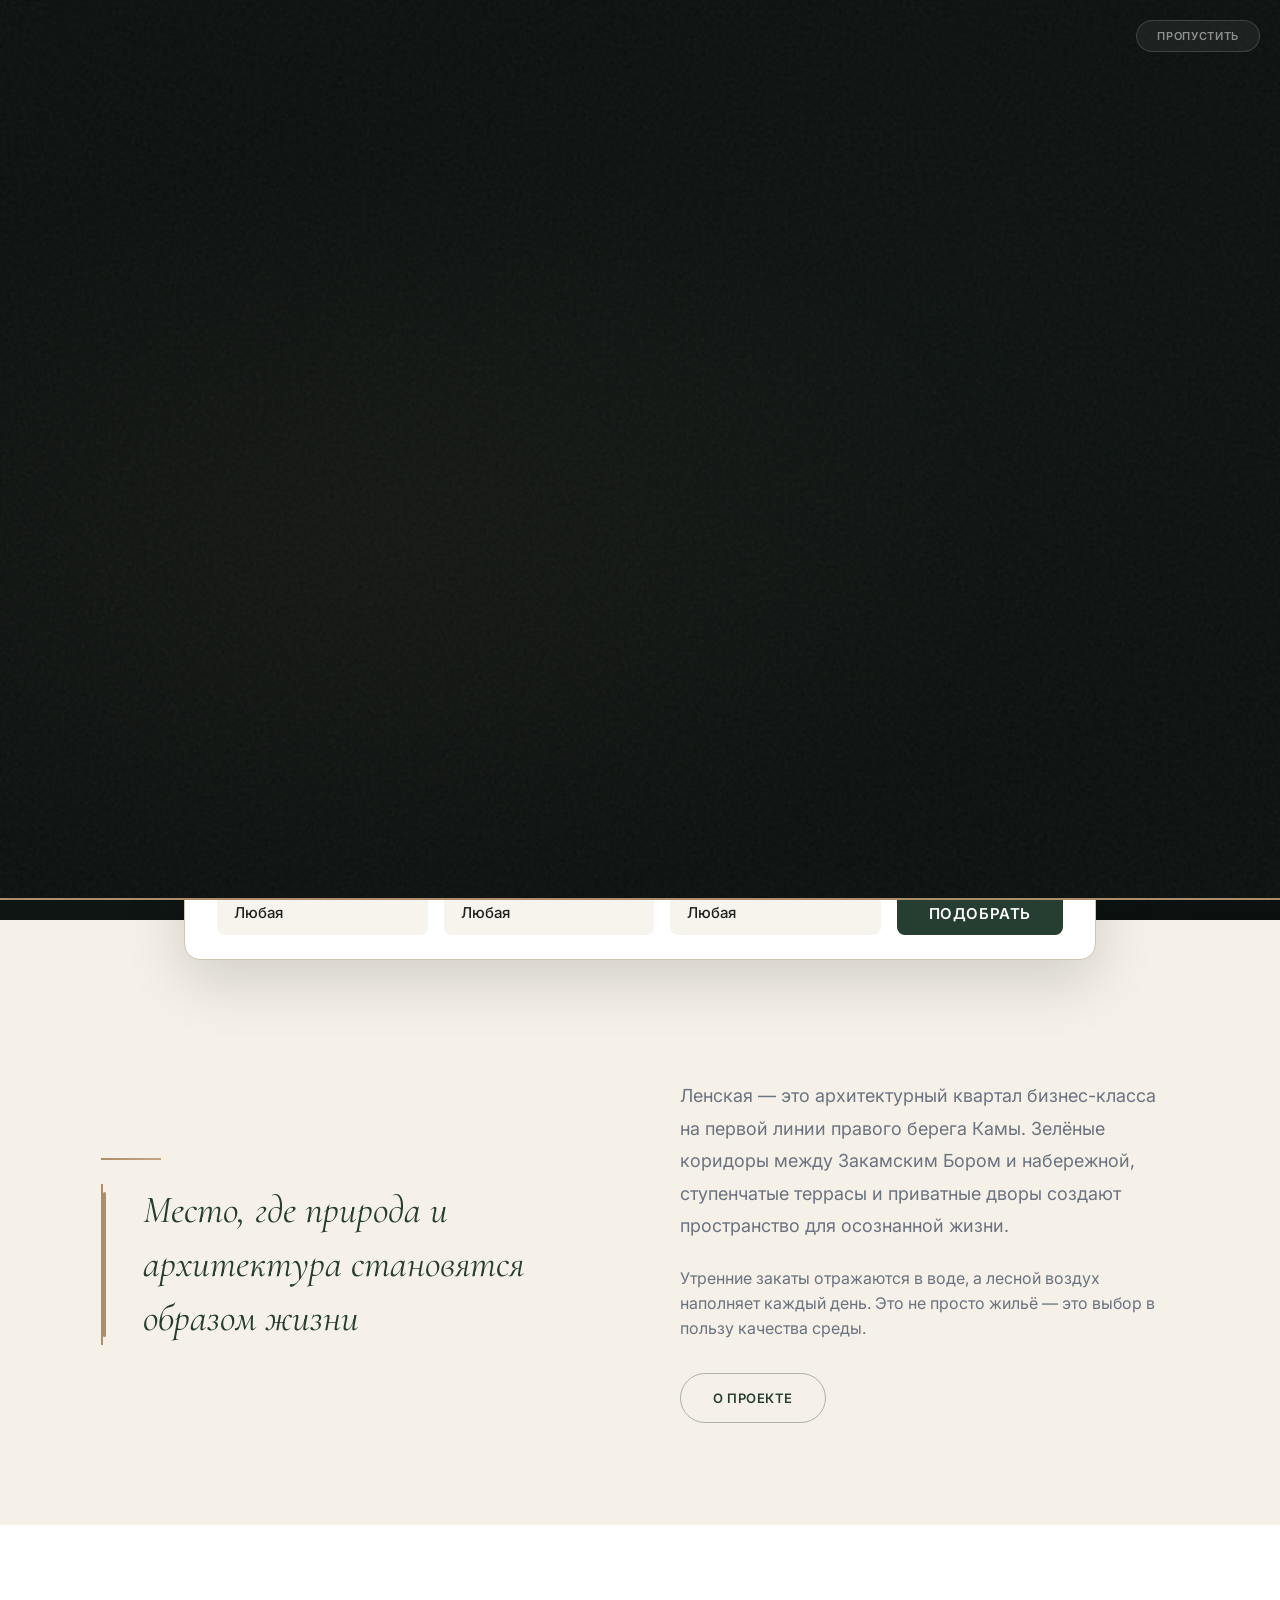
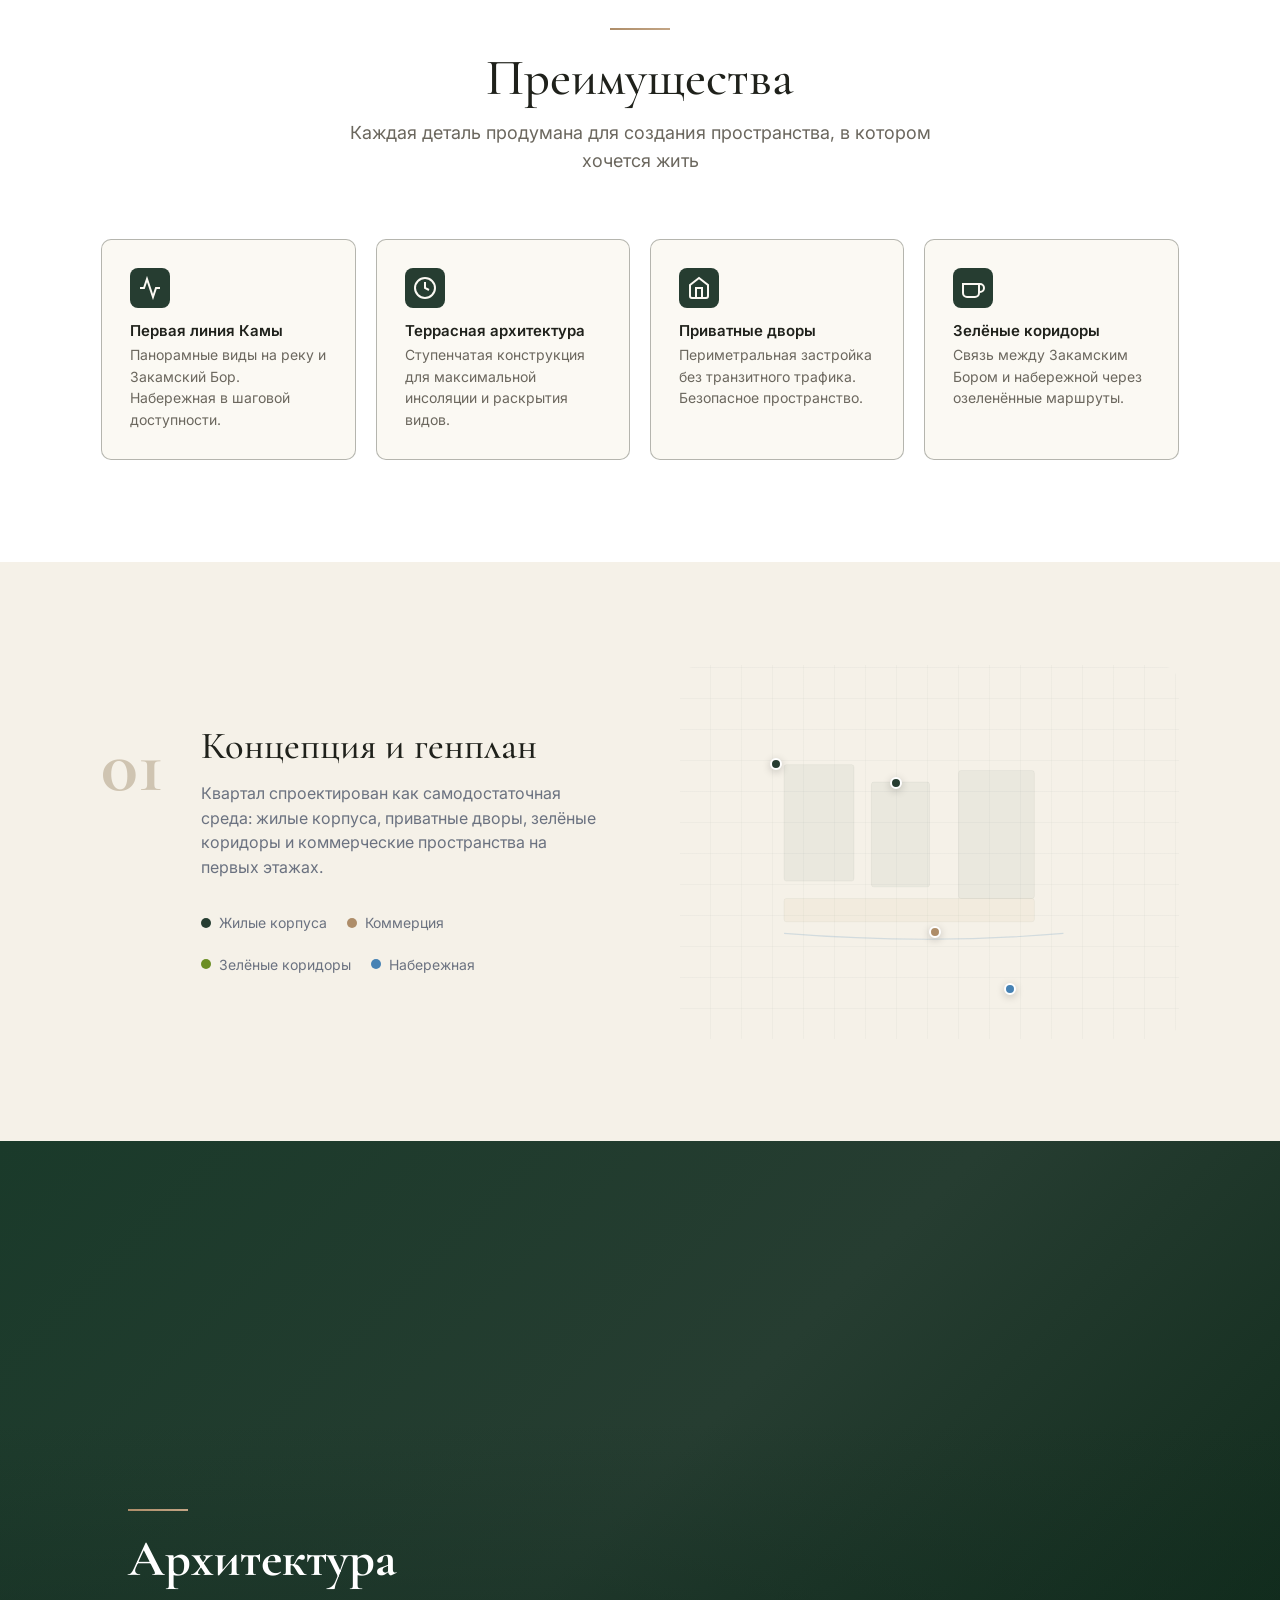
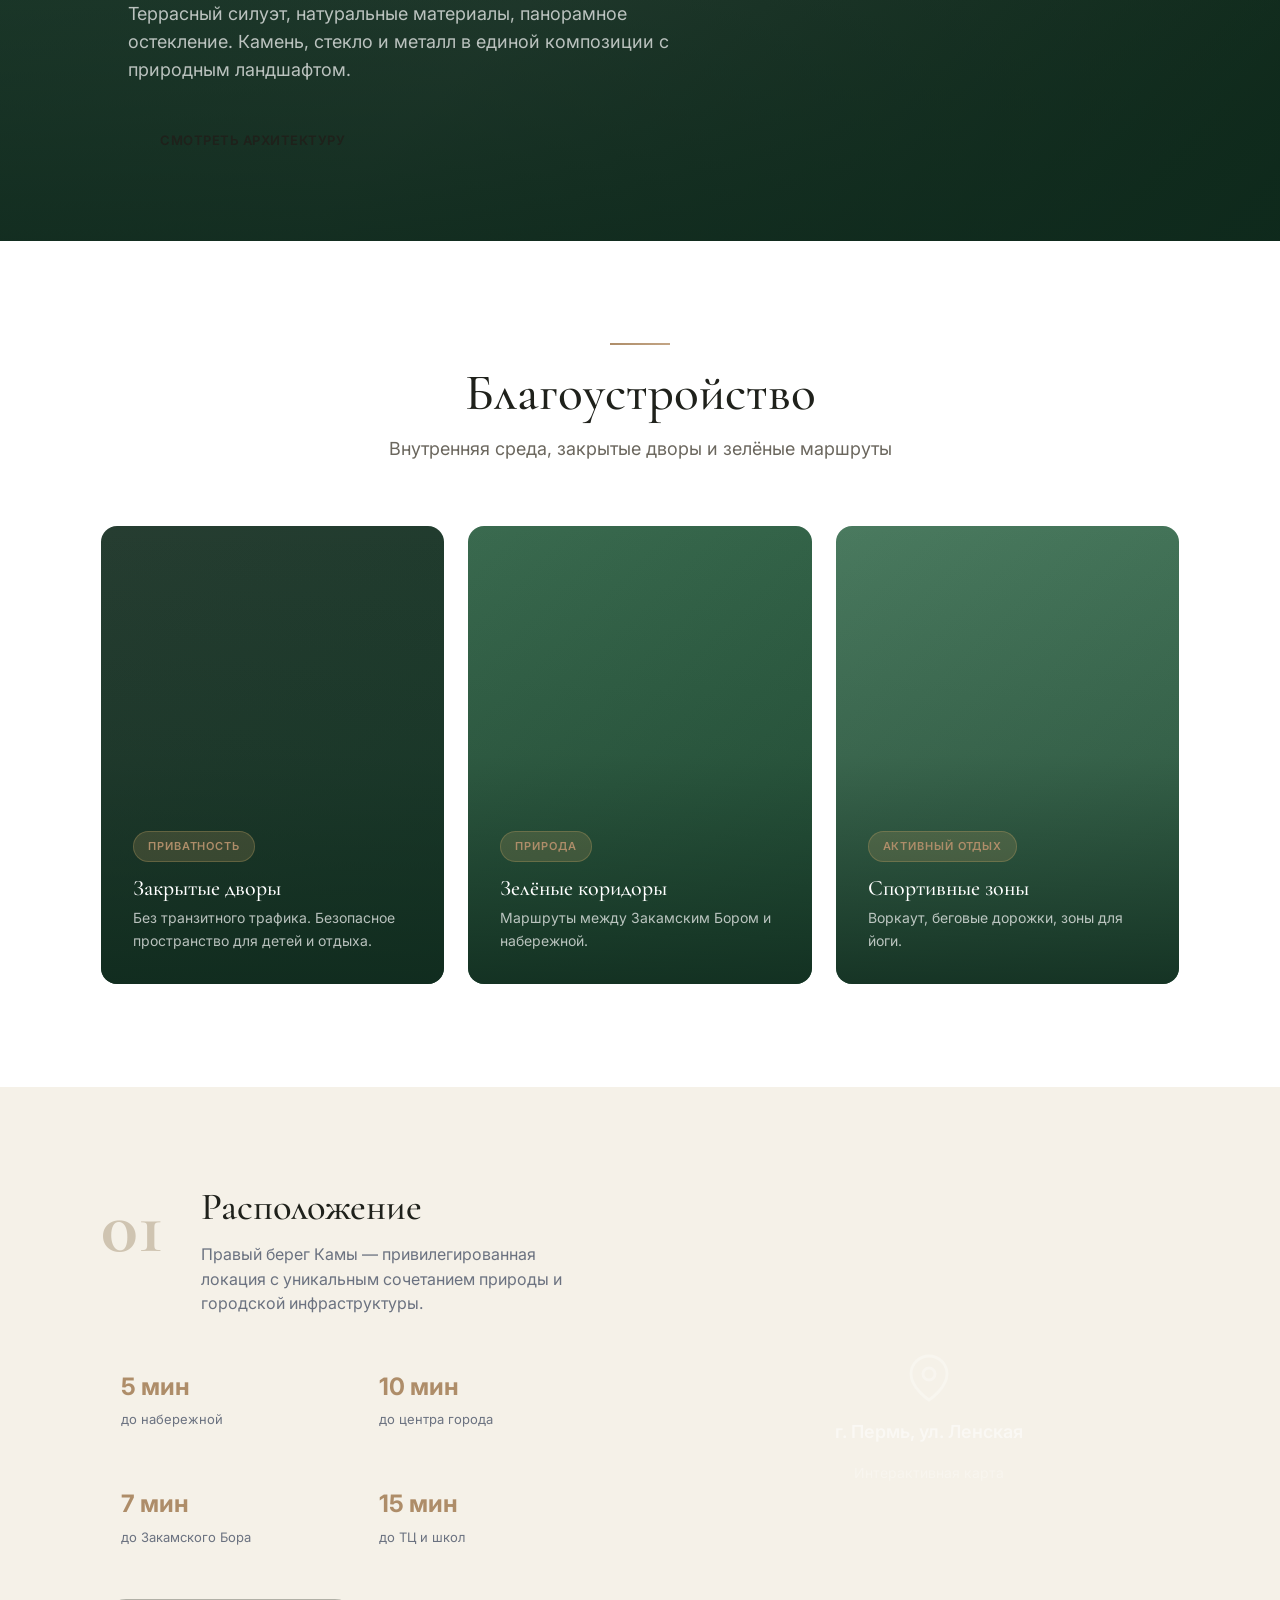
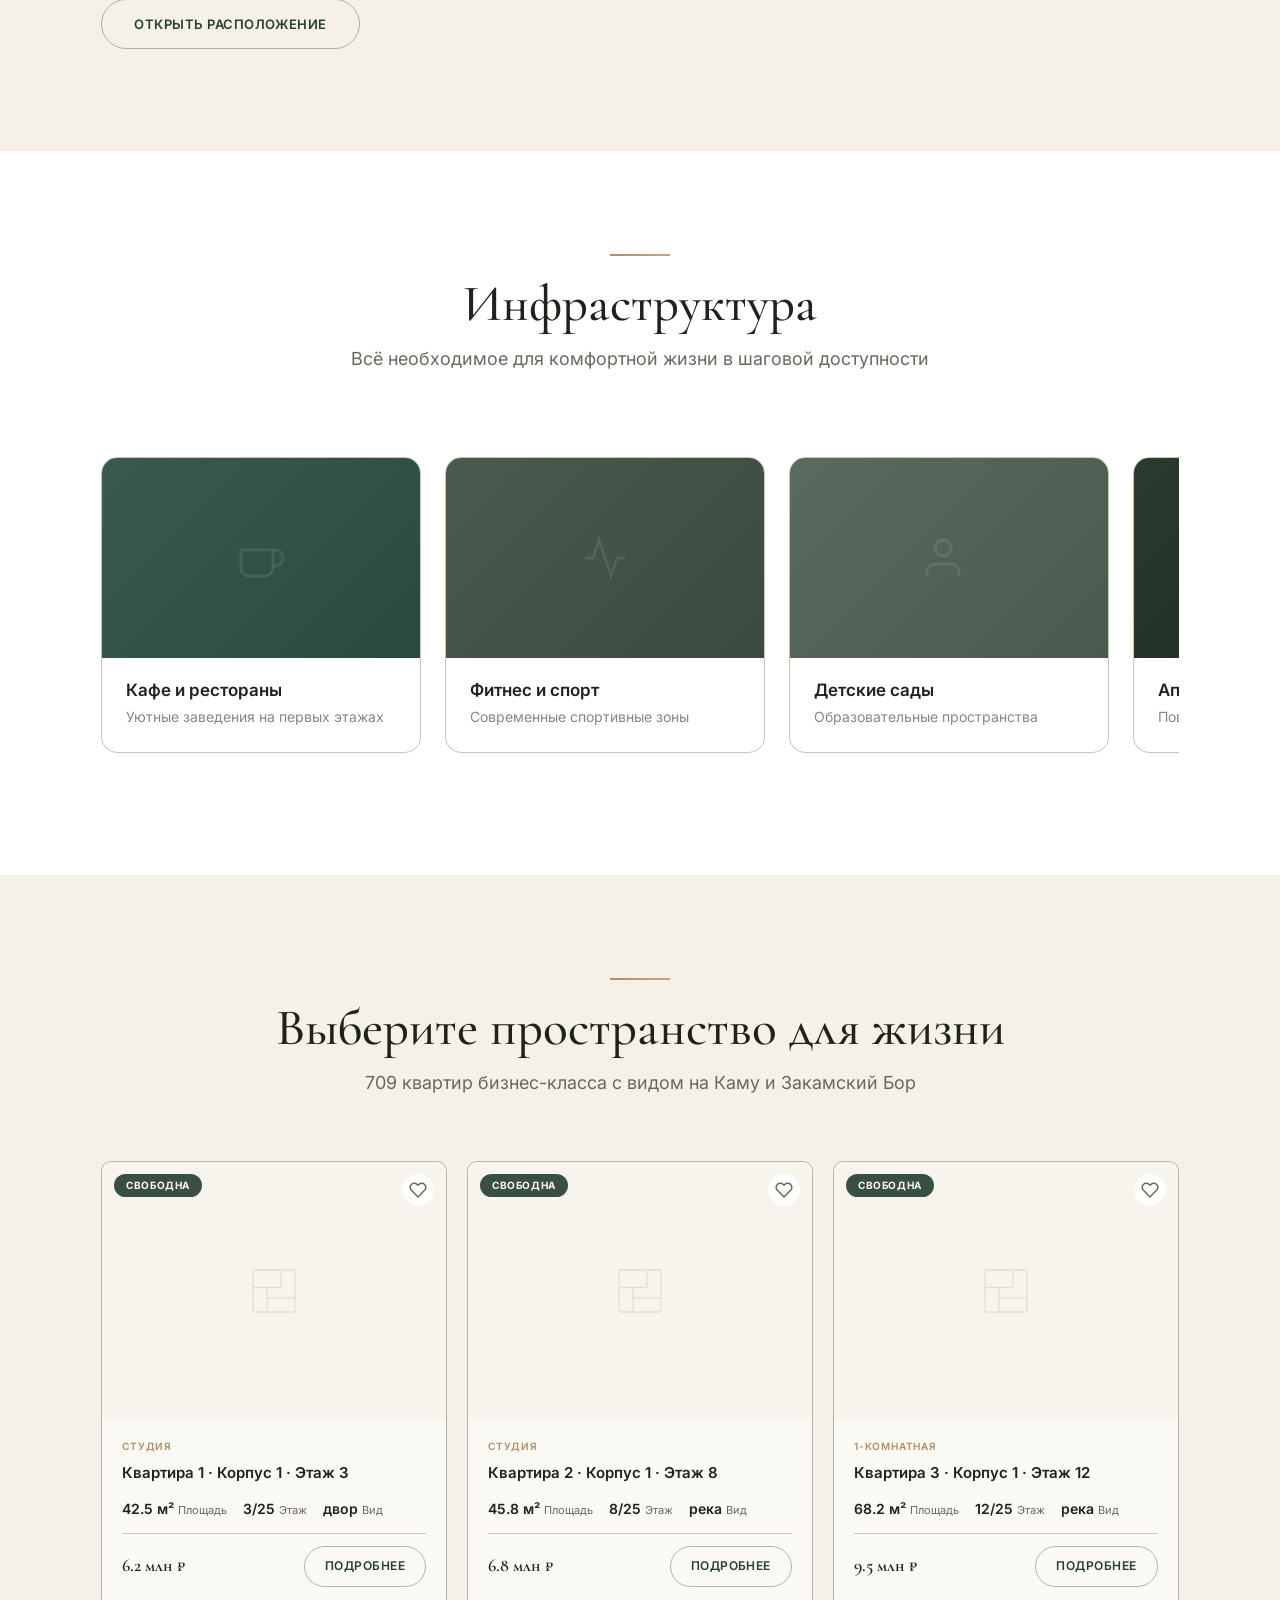
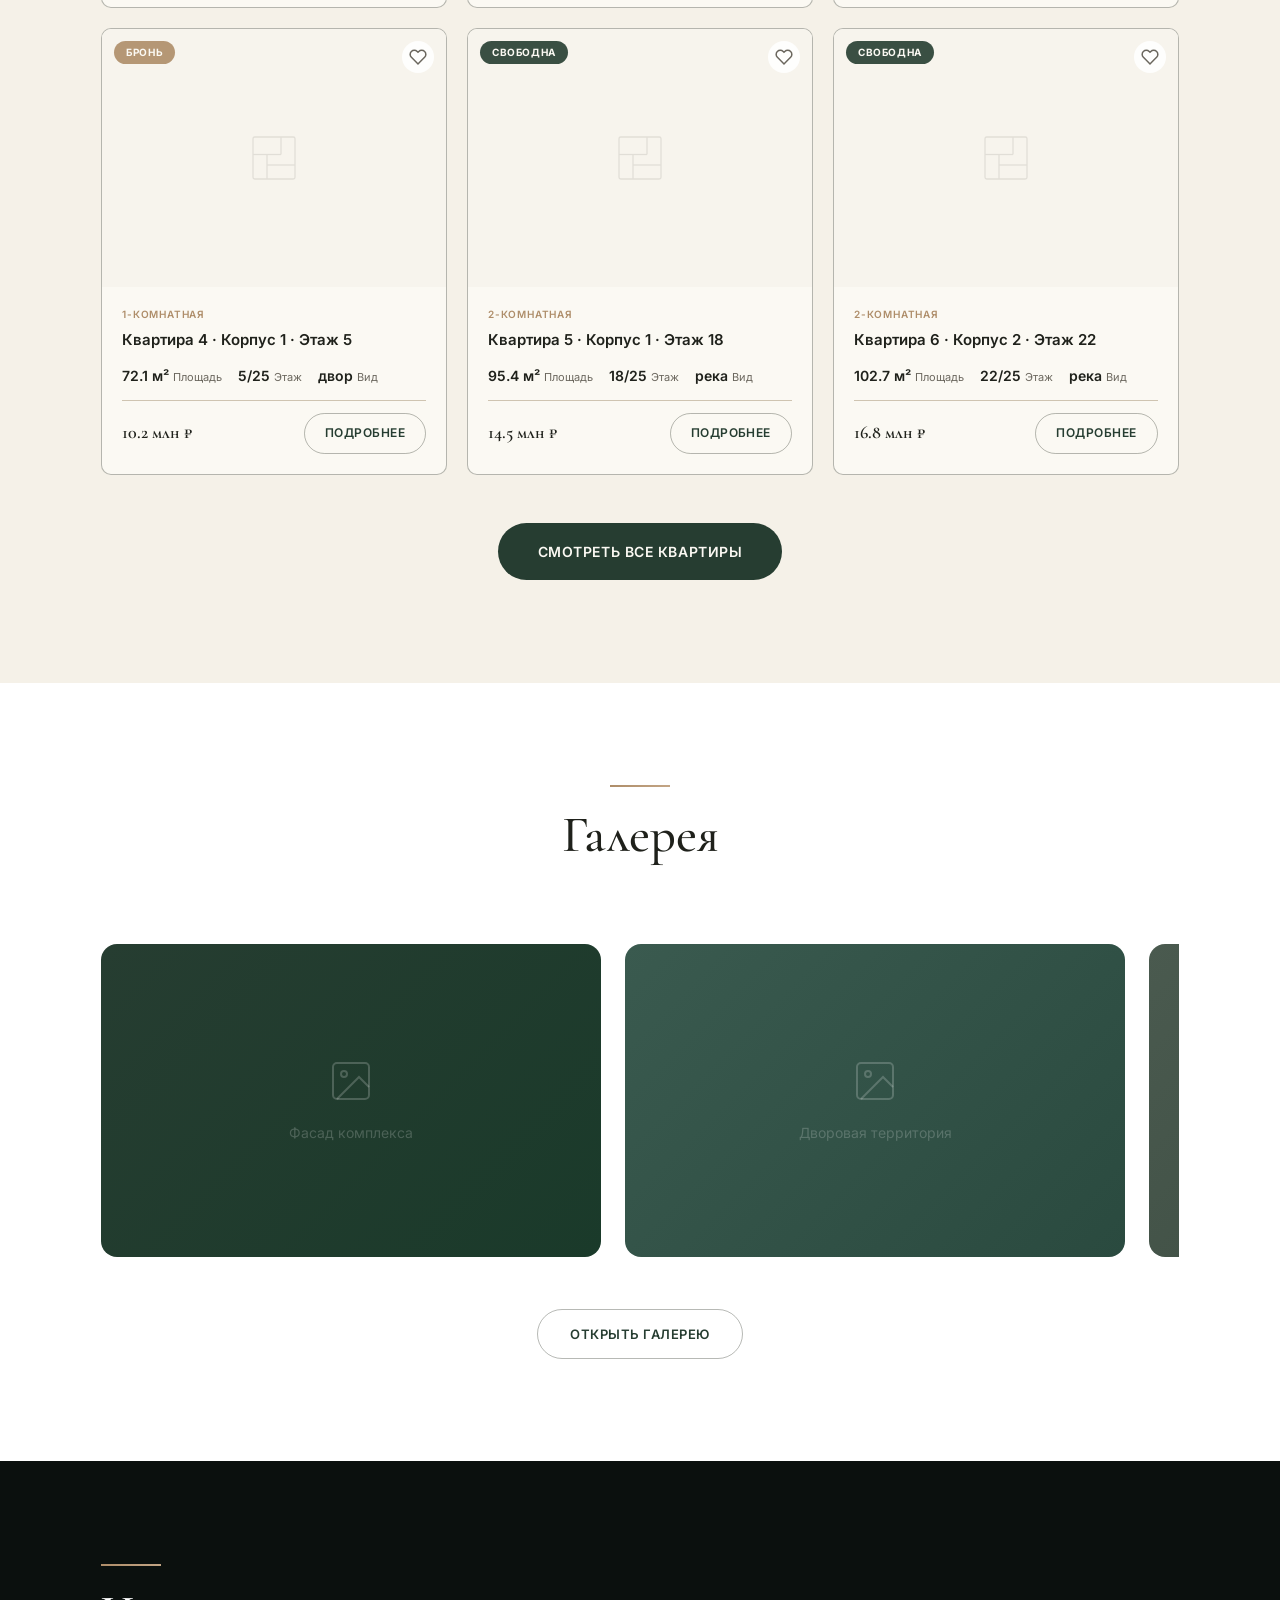
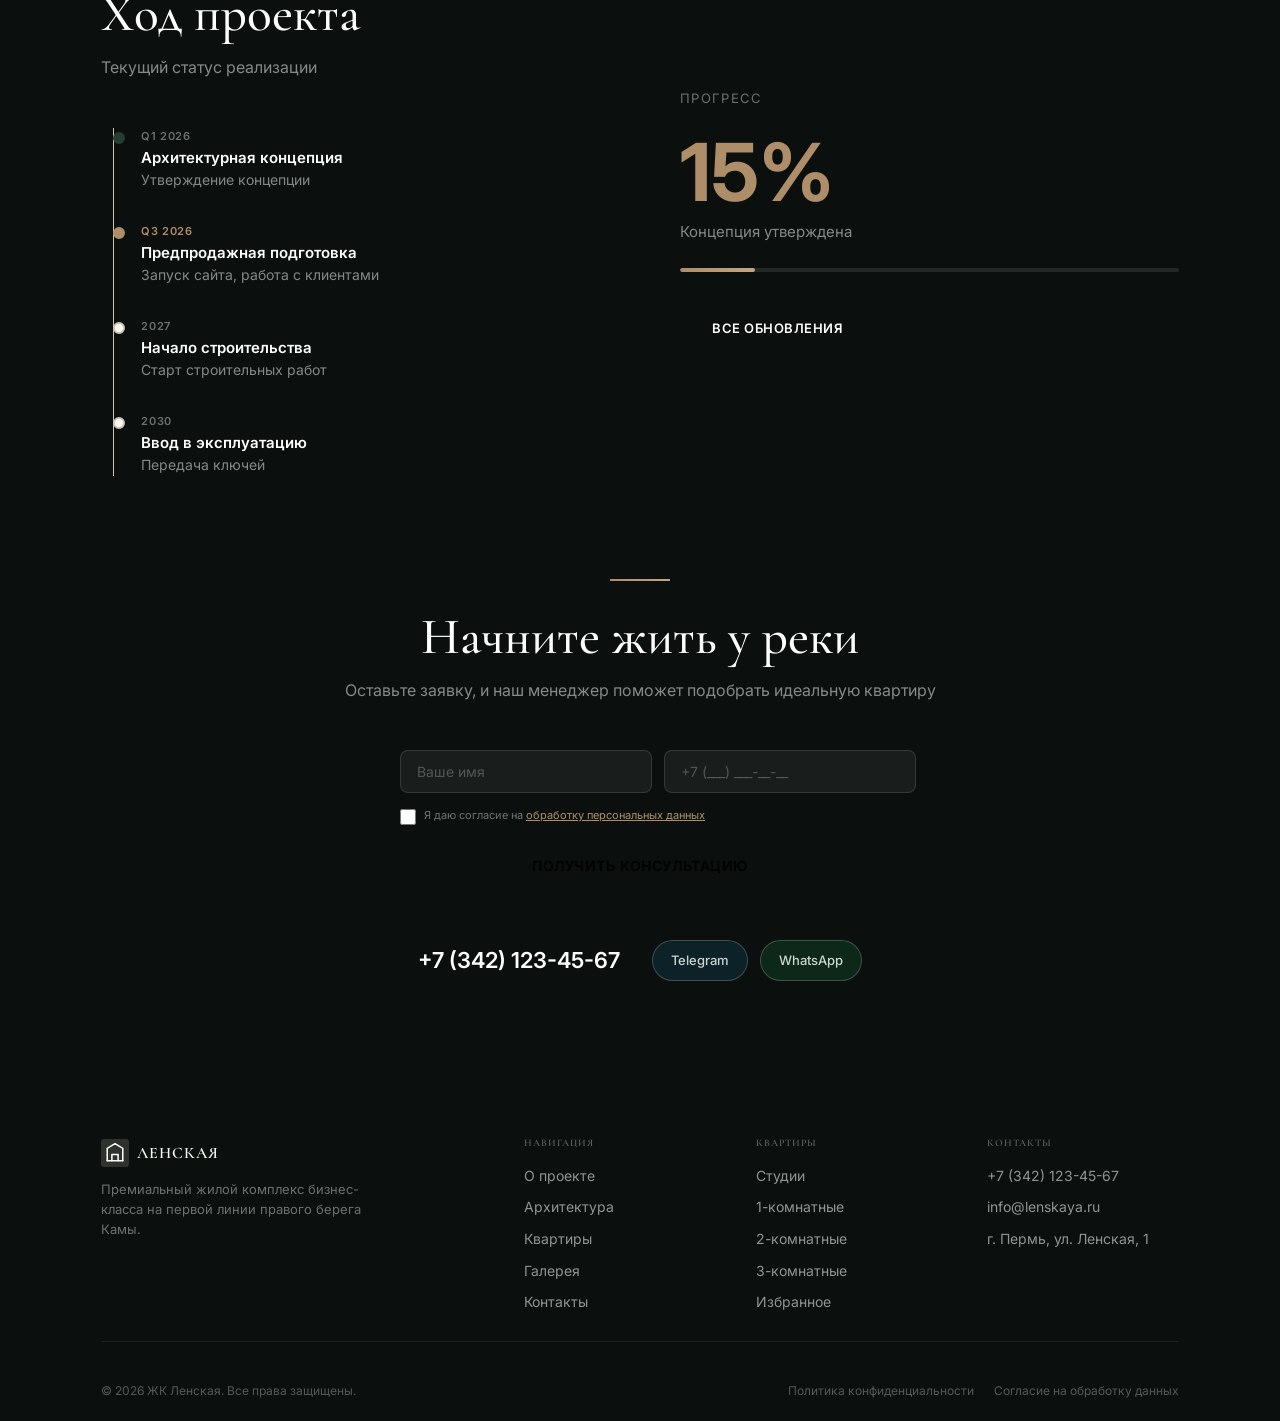
==== commit de42f87d: "Complete design system overhaul based on Figma mockups Design system from mockups: - Colors: #F5F1E8" ====
--- a/index.html
+++ b/index.html
@@ -10,7 +10,7 @@
   <link rel="canonical" href="https://kidw3st.github.io/lenskaya/">
   <link rel="preconnect" href="https://fonts.googleapis.com">
   <link rel="preconnect" href="https://fonts.gstatic.com" crossorigin>
-  <link href="https://fonts.googleapis.com/css2?family=Inter:wght@300;400;500;600;700&family=Playfair+Display:ital,wght@0,400;0,500;0,600;0,700;1,400;1,500&display=swap" rel="stylesheet">
+  <link href="https://fonts.googleapis.com/css2?family=Inter:wght@300;400;500;600;700&family=Cormorant+Garamond:ital,wght@0,300;0,400;0,500;0,600;0,700;1,400;1,500&display=swap" rel="stylesheet">
   <link rel="stylesheet" href="css/styles.css">
   <link rel="stylesheet" href="css/premium.css">
   <link rel="stylesheet" href="css/components.css">
@@ -222,7 +222,7 @@
                 <div style="width: 10px; height: 10px; border-radius: 50%; background: var(--c-forest);"></div>Жилые корпуса
               </div>
               <div style="display: flex; align-items: center; gap: 8px; font-size: 0.875rem; color: #6b7280;">
-                <div style="width: 10px; height: 10px; border-radius: 50%; background: var(--c-gold);"></div>Коммерция
+                <div style="width: 10px; height: 10px; border-radius: 50%; background: var(--c-bronze);"></div>Коммерция
               </div>
               <div style="display: flex; align-items: center; gap: 8px; font-size: 0.875rem; color: #6b7280;">
                 <div style="width: 10px; height: 10px; border-radius: 50%; background: #6b8e23;"></div>Зелёные коридоры
@@ -245,7 +245,7 @@
             </svg>
             <div style="position: absolute; top: 25%; left: 18%; width: 12px; height: 12px; background: var(--c-forest); border: 2px solid white; border-radius: 50%; box-shadow: 0 2px 8px rgba(0,0,0,0.2);"></div>
             <div style="position: absolute; top: 30%; left: 42%; width: 12px; height: 12px; background: var(--c-forest); border: 2px solid white; border-radius: 50%; box-shadow: 0 2px 8px rgba(0,0,0,0.2);"></div>
-            <div style="position: absolute; top: 70%; left: 50%; width: 12px; height: 12px; background: var(--c-gold); border: 2px solid white; border-radius: 50%; box-shadow: 0 2px 8px rgba(0,0,0,0.2);"></div>
+            <div style="position: absolute; top: 70%; left: 50%; width: 12px; height: 12px; background: var(--c-bronze); border: 2px solid white; border-radius: 50%; box-shadow: 0 2px 8px rgba(0,0,0,0.2);"></div>
             <div style="position: absolute; top: 85%; left: 65%; width: 12px; height: 12px; background: #4682b4; border: 2px solid white; border-radius: 50%; box-shadow: 0 2px 8px rgba(0,0,0,0.2);"></div>
           </div>
         </div>
@@ -255,7 +255,7 @@
 
   <!-- ARCHITECTURE FULLWIDTH -->
   <section class="fullwidth-showcase">
-    <div class="fullwidth-showcase-bg" style="background: linear-gradient(135deg, #1a3a2a 0%, #2d5a3d 50%, #0d2818 100%);"></div>
+    <div class="fullwidth-showcase-bg" style="background: linear-gradient(135deg, #1a3a2a 0%, #263D31 50%, #0d2818 100%);"></div>
     <div class="fullwidth-showcase-overlay">
       <div class="container">
         <div class="animate-on-scroll">
@@ -278,7 +278,7 @@
       </div>
       <div class="landscaping-grid">
         <div class="landscaping-card animate-on-scroll">
-          <div class="landscaping-card-bg" style="background: linear-gradient(135deg, #2d5a3d, #1a3a2a); width: 100%; height: 100%;"></div>
+          <div class="landscaping-card-bg" style="background: linear-gradient(135deg, #263D31, #1a3a2a); width: 100%; height: 100%;"></div>
           <div class="landscaping-card-overlay">
             <div class="landscaping-card-tag">Приватность</div>
             <h4>Закрытые дворы</h4>
@@ -316,19 +316,19 @@
           </div>
           <div style="display: grid; grid-template-columns: 1fr 1fr; gap: 16px;">
             <div style="padding: 20px; background: var(--c-sand-l); border-radius: 12px;">
-              <div style="font-family: var(--f-display); font-size: 1.5rem; font-weight: 700; color: var(--c-gold); margin-bottom: 4px;">5 мин</div>
+              <div style="font-family: var(--f-display); font-size: 1.5rem; font-weight: 700; color: var(--c-bronze); margin-bottom: 4px;">5 мин</div>
               <div style="font-size: 0.8125rem; color: #6b7280;">до набережной</div>
             </div>
             <div style="padding: 20px; background: var(--c-sand-l); border-radius: 12px;">
-              <div style="font-family: var(--f-display); font-size: 1.5rem; font-weight: 700; color: var(--c-gold); margin-bottom: 4px;">10 мин</div>
+              <div style="font-family: var(--f-display); font-size: 1.5rem; font-weight: 700; color: var(--c-bronze); margin-bottom: 4px;">10 мин</div>
               <div style="font-size: 0.8125rem; color: #6b7280;">до центра города</div>
             </div>
             <div style="padding: 20px; background: var(--c-sand-l); border-radius: 12px;">
-              <div style="font-family: var(--f-display); font-size: 1.5rem; font-weight: 700; color: var(--c-gold); margin-bottom: 4px;">7 мин</div>
+              <div style="font-family: var(--f-display); font-size: 1.5rem; font-weight: 700; color: var(--c-bronze); margin-bottom: 4px;">7 мин</div>
               <div style="font-size: 0.8125rem; color: #6b7280;">до Закамского Бора</div>
             </div>
             <div style="padding: 20px; background: var(--c-sand-l); border-radius: 12px;">
-              <div style="font-family: var(--f-display); font-size: 1.5rem; font-weight: 700; color: var(--c-gold); margin-bottom: 4px;">15 мин</div>
+              <div style="font-family: var(--f-display); font-size: 1.5rem; font-weight: 700; color: var(--c-bronze); margin-bottom: 4px;">15 мин</div>
               <div style="font-size: 0.8125rem; color: #6b7280;">до ТЦ и школ</div>
             </div>
           </div>
@@ -398,7 +398,7 @@
       </div>
       <div class="horizontal-scroll">
         <div class="horizontal-scroll-item" style="width: 500px; aspect-ratio: 16/10; border-radius: 16px; overflow: hidden; flex-shrink: 0;">
-          <div style="width: 100%; height: 100%; background: linear-gradient(135deg, #2d5a3d, #1a3a2a); display: flex; align-items: center; justify-content: center; color: rgba(255,255,255,0.2);">
+          <div style="width: 100%; height: 100%; background: linear-gradient(135deg, #263D31, #1a3a2a); display: flex; align-items: center; justify-content: center; color: rgba(255,255,255,0.2);">
             <div style="text-align: center;"><svg viewBox="0 0 24 24" fill="none" stroke="currentColor" stroke-width="1" style="width: 48px; height: 48px; margin-bottom: 8px;"><rect x="3" y="3" width="18" height="18" rx="2"/><circle cx="8.5" cy="8.5" r="1.5"/><polyline points="21,15 16,10 5,21"/></svg><br><span style="font-size: 0.875rem;">Фасад комплекса</span></div>
           </div>
         </div>
@@ -435,7 +435,7 @@
             </div>
             <div class="timeline-item active">
               <div class="timeline-dot"></div>
-              <div class="timeline-date" style="color: var(--c-gold);">Q3 2026</div>
+              <div class="timeline-date" style="color: var(--c-bronze);">Q3 2026</div>
               <div class="timeline-content"><h4 style="color: white;">Предпродажная подготовка</h4><p style="color: rgba(255,255,255,0.5);">Запуск сайта, работа с клиентами</p></div>
             </div>
             <div class="timeline-item">
@@ -452,7 +452,7 @@
         </div>
         <div class="animate-on-scroll delay-2" style="display: flex; flex-direction: column; justify-content: center;">
           <div style="font-size: 0.8125rem; color: rgba(255,255,255,0.4); text-transform: uppercase; letter-spacing: 0.1em; margin-bottom: 24px;">Прогресс</div>
-          <div style="font-family: var(--f-display); font-size: 5rem; font-weight: 700; color: var(--c-gold); line-height: 1; margin-bottom: 8px;">15%</div>
+          <div style="font-family: var(--f-display); font-size: 5rem; font-weight: 700; color: var(--c-bronze); line-height: 1; margin-bottom: 8px;">15%</div>
           <div style="font-size: 0.9375rem; color: rgba(255,255,255,0.5); margin-bottom: 24px;">Концепция утверждена</div>
           <div class="progress-bar-track" style="height: 4px;"><div class="progress-bar-fill" style="width: 15%;"></div></div>
           <a href="progress.html" class="btn btn-secondary" style="margin-top: 32px; width: fit-content;">Все обновления</a>
--- a/css/styles.css
+++ b/css/styles.css
@@ -1,6 +1,6 @@
 /* ============================================
-   ЖК Ленская — Premium Real Estate v3.0
-   Architectural magazine aesthetic
+   ЖК Ленская — Quiet Luxury Design System
+   Based on Figma mockups
    ============================================ */
 
 /* --- Reset --- */
@@ -12,11 +12,21 @@
 }
 body {
   font-family: 'Inter', -apple-system, BlinkMacSystemFont, sans-serif;
-  color: #1a1d1f;
-  background: #fdfbf7;
-  line-height: 1.6;
+  color: #1F211B;
+  background: #F5F1E8;
+  line-height: 1.55;
   -webkit-font-smoothing: antialiased;
   overflow-x: hidden;
+}
+/* Paper grain texture */
+body::before {
+  content: '';
+  position: fixed;
+  inset: 0;
+  z-index: 99999;
+  pointer-events: none;
+  opacity: 0.03;
+  background-image: url("data:image/svg+xml,%3Csvg viewBox='0 0 256 256' xmlns='http://www.w3.org/2000/svg'%3E%3Cfilter id='noise'%3E%3CfeTurbulence type='fractalNoise' baseFrequency='0.9' numOctaves='4' stitchTiles='stitch'/%3E%3C/filter%3E%3Crect width='100%25' height='100%25' filter='url(%23noise)'/%3E%3C/svg%3E");
 }
 img, video { max-width: 100%; height: auto; display: block; }
 a { color: inherit; text-decoration: none; }
@@ -26,80 +36,86 @@
 
 /* --- Variables --- */
 :root {
-  --c-bg: #fdfbf7;
-  --c-bg-alt: #f5f0e8;
-  --c-bg-dark: #0f1a14;
-  --c-text: #1a1d1f;
-  --c-text-light: #6b7280;
-  --c-muted: #9ca3af;
-  --c-forest: #1b3a2d;
-  --c-forest-l: #2d5a3d;
-  --c-forest-d: #0f2a1d;
-  --c-gold: #c4a265;
-  --c-gold-l: #d4b87a;
-  --c-gold-d: #a88b52;
-  --c-sand: #e8dfd0;
-  --c-sand-l: #f5f0e8;
-  --c-white: #fff;
-  --c-border: #e5e2dc;
-  --c-error: #9b3b3b;
-
-  --f-display: 'Playfair Display', Georgia, serif;
-  --f-body: 'Inter', -apple-system, sans-serif;
-
-  --header-h: 80px;
-  --container: 1320px;
-  --section-p: clamp(80px, 10vw, 160px);
+  --c-bg: #F5F1E8;
+  --c-bg-light: #FBF9F3;
+  --c-bg-card: #F7F4ED;
+  --c-bg-dark: #0B100E;
+  --c-text: #1F211B;
+  --c-text-2: #6B675E;
+  --c-forest: #263D31;
+  --c-forest-2: #3E5545;
+  --c-bronze: #AE8D69;
+  --c-bronze-l: #C3A585;
+  --c-border: #CFC4B1;
+  --c-border-card: rgba(50, 55, 44, 0.35);
+  --c-white: #FBF9F3;
+
+  --f-serif: 'Cormorant Garamond', 'Playfair Display', Georgia, serif;
+  --f-sans: 'Inter', -apple-system, sans-serif;
+
+  --header-h: 72px;
+  --container: 1180px;
+  --container-px: clamp(16px, 4vw, 64px);
 }
 
 /* --- Typography --- */
-h1, h2, h3, h4, h5, h6 { font-family: var(--f-display); font-weight: 600; line-height: 1.1; }
-h1 { font-size: clamp(2.8rem, 6vw, 5.5rem); letter-spacing: -0.02em; }
-h2 { font-size: clamp(2rem, 4vw, 3.5rem); }
-h3 { font-size: clamp(1.5rem, 3vw, 2.25rem); }
-h4 { font-size: clamp(1.25rem, 2vw, 1.5rem); }
-p { font-size: 1rem; line-height: 1.7; color: var(--c-text-light); }
+h1, h2, h3, h4, h5, h6 { font-family: var(--f-serif); font-weight: 500; line-height: 0.96; color: var(--c-text); }
+h1 { font-size: clamp(34px, 5vw, 72px); }
+h2 { font-size: clamp(30px, 4vw, 52px); }
+h3 { font-size: clamp(24px, 3vw, 40px); }
+h4 { font-size: clamp(20px, 2vw, 28px); }
+p { font-size: 16px; line-height: 1.55; color: var(--c-text-2); }
+
+/* Eyebrow / Brow label */
+.brow {
+  font-family: var(--f-sans);
+  font-size: 11px;
+  font-weight: 600;
+  letter-spacing: 0.12em;
+  text-transform: uppercase;
+  color: var(--c-bronze);
+}
 
 /* --- Container --- */
-.container { width: 100%; max-width: var(--container); margin: 0 auto; padding: 0 clamp(20px, 4vw, 48px); }
-.container-narrow { max-width: 960px; margin: 0 auto; padding: 0 clamp(20px, 4vw, 48px); }
+.container { width: 100%; max-width: var(--container); margin: 0 auto; padding: 0 var(--container-px); }
 
 /* --- Section --- */
-.section { padding: var(--section-p) 0; }
-.section-header { text-align: center; margin-bottom: 64px; }
-.section-header h2 { margin-bottom: 16px; }
-.section-header p { font-size: 1.125rem; max-width: 600px; margin: 0 auto; }
-
-/* --- Gold Divider --- */
-.gold-divider { width: 60px; height: 2px; background: linear-gradient(90deg, var(--c-gold), var(--c-gold-l)); }
+.section { padding: clamp(64px, 8vw, 120px) 0; }
+
+/* --- Dividers --- */
+.divider { width: 100%; height: 1px; background: var(--c-border); }
+.divider-bronze { width: 48px; height: 2px; background: var(--c-bronze); }
+.divider-short { width: 32px; height: 1.5px; background: var(--c-bronze); }
 
 /* --- Buttons --- */
 .btn {
   display: inline-flex;
   align-items: center;
-  gap: 12px;
-  padding: 16px 36px;
-  font-size: 0.9375rem;
+  gap: 10px;
+  padding: 14px 32px;
+  font-family: var(--f-sans);
+  font-size: 13px;
   font-weight: 600;
-  letter-spacing: 0.02em;
-  border-radius: 8px;
-  transition: all 0.3s cubic-bezier(0.25, 0.46, 0.45, 0.94);
+  letter-spacing: 0.04em;
+  text-transform: uppercase;
+  border-radius: 100px;
+  transition: all 0.3s ease;
   cursor: pointer;
   border: none;
   white-space: nowrap;
 }
 .btn-primary { background: var(--c-forest); color: var(--c-white); }
-.btn-primary:hover { background: var(--c-forest-l); transform: translateY(-2px); box-shadow: 0 8px 24px rgba(27,58,45,0.3); }
-.btn-outline { background: transparent; color: var(--c-forest); border: 1.5px solid var(--c-forest); }
-.btn-outline:hover { background: var(--c-forest); color: var(--c-white); }
-.btn-ghost { background: transparent; color: var(--c-text); border: 1.5px solid var(--c-border); }
-.btn-ghost:hover { border-color: var(--c-forest); color: var(--c-forest); }
-.btn-gold { background: var(--c-gold); color: var(--c-white); }
-.btn-gold:hover { background: var(--c-gold-d); transform: translateY(-2px); box-shadow: 0 8px 24px rgba(196,162,101,0.3); }
-.btn-secondary { background: transparent; color: var(--c-white); border: 1.5px solid rgba(255,255,255,0.3); }
-.btn-secondary:hover { border-color: var(--c-white); background: rgba(255,255,255,0.1); }
-.btn-sm { padding: 10px 20px; font-size: 0.8125rem; }
-.btn-lg { padding: 18px 40px; font-size: 1rem; }
+.btn-primary:hover { background: var(--c-forest-2); }
+.btn-bronze { background: var(--c-bronze); color: var(--c-white); }
+.btn-bronze:hover { background: var(--c-bronze-l); }
+.btn-outline { background: transparent; color: var(--c-forest); border: 1px solid var(--c-border-card); }
+.btn-outline:hover { border-color: var(--c-forest); }
+.btn-ghost { background: transparent; color: var(--c-text-2); border: 1px solid var(--c-border); }
+.btn-ghost:hover { border-color: var(--c-text); color: var(--c-text); }
+.btn-dark { background: rgba(255,255,255,0.1); color: var(--c-white); border: 1px solid rgba(255,255,255,0.25); }
+.btn-dark:hover { background: rgba(255,255,255,0.15); border-color: rgba(255,255,255,0.5); }
+.btn-sm { padding: 10px 20px; font-size: 12px; }
+.btn-lg { padding: 18px 40px; font-size: 14px; }
 
 /* --- Header --- */
 .header {
@@ -109,13 +125,13 @@
   right: 0;
   z-index: 1000;
   height: var(--header-h);
-  transition: all 0.4s cubic-bezier(0.25, 0.46, 0.45, 0.94);
+  transition: all 0.4s ease;
 }
 .header.scrolled {
-  background: rgba(253, 251, 247, 0.97);
+  background: rgba(245, 241, 232, 0.95);
   backdrop-filter: blur(16px);
   -webkit-backdrop-filter: blur(16px);
-  box-shadow: 0 1px 0 rgba(0,0,0,0.05);
+  border-bottom: 1px solid var(--c-border);
 }
 .header-inner {
   display: flex;
@@ -124,62 +140,63 @@
   height: 100%;
   max-width: var(--container);
   margin: 0 auto;
-  padding: 0 clamp(20px, 4vw, 48px);
+  padding: 0 var(--container-px);
 }
 .header-logo {
-  display: flex;
-  align-items: center;
-  gap: 10px;
-  font-family: var(--f-display);
-  font-size: 1.375rem;
-  font-weight: 700;
+  font-family: var(--f-serif);
+  font-size: 18px;
+  font-weight: 600;
+  letter-spacing: 0.06em;
+  text-transform: uppercase;
   color: var(--c-white);
   transition: color 0.4s;
 }
 .header.scrolled .header-logo { color: var(--c-text); }
-.header-logo-icon { width: 36px; height: 36px; }
-.header-nav { display: flex; align-items: center; gap: 36px; }
+.header-logo-icon { width: 32px; height: 32px; }
+.header-nav { display: flex; align-items: center; gap: 32px; }
 .header-nav a {
-  font-size: 0.875rem;
+  font-family: var(--f-sans);
+  font-size: 12px;
   font-weight: 500;
-  color: rgba(255,255,255,0.75);
+  letter-spacing: 0.06em;
+  text-transform: uppercase;
+  color: rgba(255,255,255,0.7);
   transition: color 0.2s;
-  letter-spacing: 0.01em;
-}
-.header.scrolled .header-nav a { color: var(--c-text-light); }
+}
+.header.scrolled .header-nav a { color: var(--c-text-2); }
 .header-nav a:hover { color: var(--c-white); }
-.header.scrolled .header-nav a:hover { color: var(--c-forest); }
-.header-actions { display: flex; align-items: center; gap: 20px; }
+.header.scrolled .header-nav a:hover { color: var(--c-text); }
+.header-actions { display: flex; align-items: center; gap: 16px; }
 .header-phone {
-  font-size: 0.9375rem;
+  font-size: 13px;
   font-weight: 600;
   color: var(--c-white);
   transition: color 0.2s;
 }
 .header.scrolled .header-phone { color: var(--c-text); }
-.header-phone:hover { color: var(--c-gold); }
+.header-phone:hover { color: var(--c-bronze); }
 .header-favorites {
   position: relative;
-  width: 40px;
-  height: 40px;
+  width: 36px;
+  height: 36px;
   display: flex;
   align-items: center;
   justify-content: center;
   border-radius: 50%;
-  color: rgba(255,255,255,0.75);
+  color: rgba(255,255,255,0.7);
   transition: color 0.2s;
 }
-.header.scrolled .header-favorites { color: var(--c-text-light); }
-.header-favorites:hover { color: var(--c-gold); }
+.header.scrolled .header-favorites { color: var(--c-text-2); }
+.header-favorites:hover { color: var(--c-bronze); }
 .header-favorites-count {
   position: absolute;
   top: -2px;
   right: -2px;
-  width: 18px;
-  height: 18px;
-  background: var(--c-gold);
+  width: 16px;
+  height: 16px;
+  background: var(--c-bronze);
   color: var(--c-white);
-  font-size: 0.625rem;
+  font-size: 9px;
   font-weight: 700;
   border-radius: 50%;
   display: flex;
@@ -191,37 +208,25 @@
 }
 .header-favorites-count.active { opacity: 1; transform: scale(1); }
 .header-cta {
-  padding: 10px 24px;
-  font-size: 0.8125rem;
+  padding: 10px 22px;
+  font-size: 12px;
   font-weight: 600;
-  background: var(--c-gold);
+  letter-spacing: 0.04em;
+  text-transform: uppercase;
+  background: var(--c-bronze);
   color: var(--c-white);
-  border-radius: 6px;
+  border-radius: 100px;
   transition: all 0.3s;
 }
-.header-cta:hover { background: var(--c-gold-l); }
+.header-cta:hover { background: var(--c-bronze-l); }
 
 /* Burger */
-.burger {
-  display: none;
-  flex-direction: column;
-  gap: 6px;
-  width: 28px;
-  padding: 4px 0;
-  cursor: pointer;
-  z-index: 1001;
-}
-.burger span {
-  display: block;
-  height: 2px;
-  background: var(--c-white);
-  border-radius: 2px;
-  transition: all 0.3s;
-}
+.burger { display: none; flex-direction: column; gap: 5px; width: 24px; cursor: pointer; z-index: 1001; }
+.burger span { display: block; height: 1.5px; background: var(--c-white); border-radius: 1px; transition: all 0.3s; }
 .header.scrolled .burger span { background: var(--c-text); }
-.burger.active span:nth-child(1) { transform: rotate(45deg) translate(5px, 5px); }
+.burger.active span:nth-child(1) { transform: rotate(45deg) translate(4px, 4px); }
 .burger.active span:nth-child(2) { opacity: 0; }
-.burger.active span:nth-child(3) { transform: rotate(-45deg) translate(5px, -5px); }
+.burger.active span:nth-child(3) { transform: rotate(-45deg) translate(4px, -4px); }
 
 /* Mobile Menu */
 .mobile-menu {
@@ -238,18 +243,19 @@
   transition: all 0.5s cubic-bezier(0.25, 0.46, 0.45, 0.94);
 }
 .mobile-menu.active { opacity: 1; visibility: visible; }
-.mobile-menu nav { display: flex; flex-direction: column; align-items: center; gap: 28px; }
+.mobile-menu nav { display: flex; flex-direction: column; align-items: center; gap: 24px; }
 .mobile-menu a {
-  font-family: var(--f-display);
-  font-size: 2rem;
+  font-family: var(--f-serif);
+  font-size: 28px;
+  font-weight: 400;
   color: var(--c-white);
   opacity: 0;
-  transform: translateY(20px);
+  transform: translateY(16px);
   transition: all 0.4s;
 }
 .mobile-menu.active a { opacity: 1; transform: translateY(0); }
-.mobile-menu a:hover { color: var(--c-gold); }
-.mobile-menu-phone { margin-top: 48px; font-size: 1.25rem; font-weight: 600; color: var(--c-gold); }
+.mobile-menu a:hover { color: var(--c-bronze); }
+.mobile-menu-phone { margin-top: 40px; font-size: 16px; font-weight: 600; color: var(--c-bronze); }
 
 /* --- Hero --- */
 .hero {
@@ -261,36 +267,24 @@
   overflow: hidden;
   background: var(--c-bg-dark);
 }
-.hero-bg {
+.hero-bg { position: absolute; inset: 0; z-index: 1; }
+.hero-bg-gradient {
   position: absolute;
   inset: 0;
-  z-index: 1;
-}
-.hero-bg-gradient {
-  position: absolute;
-  inset: 0;
-  background:
-    radial-gradient(ellipse at 20% 80%, rgba(196,162,101,0.08) 0%, transparent 50%),
-    radial-gradient(ellipse at 80% 20%, rgba(45,90,61,0.12) 0%, transparent 50%),
-    linear-gradient(180deg, rgba(15,26,20,0.92) 0%, rgba(27,58,45,0.85) 50%, rgba(15,26,20,0.92) 100%);
+  background: linear-gradient(180deg, rgba(11,16,14,0.88) 0%, rgba(38,61,49,0.75) 50%, rgba(11,16,14,0.88) 100%);
   z-index: 2;
 }
 .hero-bg-image {
   width: 100%;
   height: 100%;
-  background: linear-gradient(135deg, #0a1a10 0%, #1a3a2a 30%, #0d2818 60%, #1a2a1f 100%);
-}
-.hero-particles {
-  position: absolute;
-  inset: 0;
-  z-index: 3;
-  overflow: hidden;
-}
+  background: linear-gradient(135deg, #0B100E 0%, #1a2a20 30%, #263D31 60%, #0B100E 100%);
+}
+.hero-particles { position: absolute; inset: 0; z-index: 3; overflow: hidden; }
 .hero-particle {
   position: absolute;
-  width: 2px;
-  height: 2px;
-  background: rgba(196,162,101,0.4);
+  width: 1.5px;
+  height: 1.5px;
+  background: rgba(174, 141, 105, 0.3);
   border-radius: 50%;
   animation: particleFloat 8s ease-in-out infinite;
 }
@@ -298,75 +292,66 @@
   0%, 100% { transform: translateY(0) translateX(0); opacity: 0; }
   10% { opacity: 1; }
   90% { opacity: 1; }
-  50% { transform: translateY(-100px) translateX(30px); }
-}
-.hero-content {
-  position: relative;
-  z-index: 10;
-  text-align: center;
-  padding: 32px;
-  max-width: 900px;
-}
+  50% { transform: translateY(-80px) translateX(20px); }
+}
+.hero-content { position: relative; z-index: 10; text-align: center; padding: 32px; max-width: 800px; }
 .hero-badge {
   display: inline-flex;
   align-items: center;
-  gap: 10px;
-  padding: 10px 24px;
-  background: rgba(255,255,255,0.08);
-  border: 1px solid rgba(255,255,255,0.12);
+  gap: 8px;
+  padding: 8px 20px;
+  background: rgba(255,255,255,0.06);
+  border: 1px solid rgba(255,255,255,0.1);
   border-radius: 100px;
-  font-size: 0.75rem;
+  font-family: var(--f-sans);
+  font-size: 11px;
   font-weight: 600;
-  color: rgba(255,255,255,0.8);
-  margin-bottom: 32px;
-  backdrop-filter: blur(8px);
   letter-spacing: 0.12em;
   text-transform: uppercase;
-}
-.hero-badge-dot {
-  width: 6px;
-  height: 6px;
-  background: var(--c-gold);
-  border-radius: 50%;
-  animation: pulseDot 2s ease-in-out infinite;
-}
+  color: rgba(255,255,255,0.6);
+  margin-bottom: 28px;
+}
+.hero-badge-dot { width: 5px; height: 5px; background: var(--c-bronze); border-radius: 50%; animation: pulseDot 2s ease-in-out infinite; }
 @keyframes pulseDot { 0%, 100% { opacity: 1; } 50% { opacity: 0.3; } }
 .hero h1 {
-  font-size: clamp(3rem, 7vw, 6rem);
+  font-size: clamp(40px, 7vw, 76px);
   color: var(--c-white);
-  margin-bottom: 24px;
-  line-height: 1.05;
-  letter-spacing: -0.02em;
+  margin-bottom: 20px;
+  line-height: 0.96;
+  letter-spacing: -0.01em;
 }
 .hero h1 span {
   display: block;
-  font-size: 0.4em;
-  color: var(--c-gold);
-  font-style: italic;
+  font-family: var(--f-sans);
+  font-size: 14px;
   font-weight: 400;
-  letter-spacing: 0;
+  color: rgba(255,255,255,0.45);
+  letter-spacing: 0.04em;
+  text-transform: none;
   margin-top: 16px;
+  line-height: 1.5;
 }
 .hero-subtitle {
-  font-size: clamp(1rem, 1.5vw, 1.25rem);
-  color: rgba(255,255,255,0.55);
-  max-width: 560px;
-  margin: 0 auto 48px;
-  line-height: 1.7;
+  font-size: 16px;
+  color: rgba(255,255,255,0.45);
+  max-width: 500px;
+  margin: 0 auto 40px;
+  line-height: 1.6;
 }
 .hero-location {
   display: flex;
   align-items: center;
   justify-content: center;
   gap: 8px;
-  font-size: 0.875rem;
-  color: rgba(255,255,255,0.4);
-  margin-bottom: 48px;
-}
-.hero-ctas { display: flex; gap: 16px; justify-content: center; flex-wrap: wrap; }
+  font-size: 12px;
+  color: rgba(255,255,255,0.35);
+  margin-bottom: 40px;
+  letter-spacing: 0.02em;
+}
+.hero-ctas { display: flex; gap: 12px; justify-content: center; flex-wrap: wrap; }
 .hero-scroll {
   position: absolute;
-  bottom: 40px;
+  bottom: 32px;
   left: 50%;
   transform: translateX(-50%);
   z-index: 10;
@@ -374,17 +359,13 @@
   flex-direction: column;
   align-items: center;
   gap: 8px;
-  color: rgba(255,255,255,0.3);
-  font-size: 0.6875rem;
+  color: rgba(255,255,255,0.25);
+  font-family: var(--f-sans);
+  font-size: 10px;
   letter-spacing: 0.15em;
   text-transform: uppercase;
 }
-.hero-scroll-line {
-  width: 1px;
-  height: 40px;
-  background: linear-gradient(to bottom, rgba(255,255,255,0.3), transparent);
-  animation: scrollLine 2s ease-in-out infinite;
-}
+.hero-scroll-line { width: 1px; height: 32px; background: linear-gradient(to bottom, rgba(255,255,255,0.25), transparent); animation: scrollLine 2s ease-in-out infinite; }
 @keyframes scrollLine {
   0% { transform: scaleY(0); transform-origin: top; }
   50% { transform: scaleY(1); transform-origin: top; }
@@ -392,610 +373,394 @@
   100% { transform: scaleY(0); transform-origin: bottom; }
 }
 
-/* --- Stats Row --- */
-.hero-stats {
-  display: flex;
-  gap: 48px;
-  margin-top: 64px;
-  padding-top: 32px;
-  border-top: 1px solid rgba(255,255,255,0.1);
-  justify-content: center;
-}
+/* --- Stats --- */
+.hero-stats { display: flex; gap: 40px; margin-top: 48px; padding-top: 28px; border-top: 1px solid rgba(255,255,255,0.08); justify-content: center; }
 .hero-stat { text-align: center; }
-.hero-stat-number {
-  font-family: var(--f-display);
-  font-size: clamp(2rem, 4vw, 3rem);
-  font-weight: 700;
-  color: var(--c-gold);
-  line-height: 1;
-  margin-bottom: 8px;
-}
-.hero-stat-label {
-  font-size: 0.75rem;
-  color: rgba(255,255,255,0.4);
-  text-transform: uppercase;
-  letter-spacing: 0.1em;
-}
+.hero-stat-number { font-family: var(--f-serif); font-size: clamp(24px, 3.5vw, 36px); font-weight: 500; color: var(--c-bronze); line-height: 1; margin-bottom: 6px; }
+.hero-stat-label { font-family: var(--f-sans); font-size: 10px; color: rgba(255,255,255,0.35); text-transform: uppercase; letter-spacing: 0.1em; }
 
 /* --- Progress Bar --- */
-.progress-bar-container { margin-top: 32px; max-width: 400px; margin-left: auto; margin-right: auto; }
-.progress-bar-label { display: flex; justify-content: space-between; margin-bottom: 8px; font-size: 0.75rem; color: rgba(255,255,255,0.4); }
-.progress-bar-track { height: 3px; background: rgba(255,255,255,0.1); border-radius: 2px; overflow: hidden; }
-.progress-bar-fill { height: 100%; background: linear-gradient(90deg, var(--c-gold), var(--c-gold-l)); border-radius: 2px; transition: width 1.5s cubic-bezier(0.25, 0.46, 0.45, 0.94); }
+.progress-bar-container { margin-top: 28px; max-width: 320px; margin-left: auto; margin-right: auto; }
+.progress-bar-label { display: flex; justify-content: space-between; margin-bottom: 6px; font-size: 10px; color: rgba(255,255,255,0.3); letter-spacing: 0.05em; }
+.progress-bar-track { height: 2px; background: rgba(255,255,255,0.08); border-radius: 1px; overflow: hidden; }
+.progress-bar-fill { height: 100%; background: var(--c-bronze); border-radius: 1px; transition: width 1.5s ease; }
 
 /* --- Quick Search --- */
-.hero-search {
-  position: absolute;
-  bottom: 0;
-  left: 50%;
-  transform: translateX(-50%) translateY(50%);
-  z-index: 20;
-  width: 100%;
-  max-width: 960px;
-  padding: 0 24px;
-}
+.hero-search { position: absolute; bottom: 0; left: 50%; transform: translateX(-50%) translateY(50%); z-index: 20; width: 100%; max-width: 880px; padding: 0 20px; }
 .hero-search-inner {
   background: var(--c-white);
-  border-radius: 16px;
-  padding: 24px 32px;
+  border-radius: 12px;
+  padding: 20px 28px;
   display: flex;
   align-items: flex-end;
-  gap: 16px;
-  box-shadow: 0 20px 60px rgba(0,0,0,0.15);
+  gap: 14px;
+  box-shadow: 0 16px 48px rgba(0,0,0,0.12);
+  border: 1px solid var(--c-border);
 }
 .hero-search-group { flex: 1; }
-.hero-search-label {
-  display: block;
-  font-size: 0.6875rem;
-  font-weight: 600;
-  text-transform: uppercase;
-  letter-spacing: 0.08em;
-  color: var(--c-muted);
-  margin-bottom: 8px;
-}
+.hero-search-label { display: block; font-size: 10px; font-weight: 600; text-transform: uppercase; letter-spacing: 0.08em; color: var(--c-text-2); margin-bottom: 6px; }
 .hero-search-select {
   width: 100%;
-  padding: 12px 16px;
-  background: var(--c-sand-l);
-  border: 1px solid transparent;
+  padding: 10px 14px;
+  background: var(--c-bg-card);
+  border: 1px solid var(--c-border);
   border-radius: 8px;
-  font-size: 0.9375rem;
-  font-weight: 500;
+  font-size: 14px;
   color: var(--c-text);
   transition: all 0.2s;
   appearance: none;
 }
-.hero-search-select:focus { border-color: var(--c-gold); background: var(--c-white); }
+.hero-search-select:focus { border-color: var(--c-bronze); }
 .hero-search-btn {
   flex-shrink: 0;
-  padding: 12px 32px;
+  padding: 10px 24px;
   background: var(--c-forest);
   color: var(--c-white);
-  border-radius: 8px;
-  font-size: 0.9375rem;
+  border-radius: 100px;
+  font-size: 12px;
   font-weight: 600;
+  letter-spacing: 0.04em;
+  text-transform: uppercase;
   cursor: pointer;
   transition: all 0.3s;
 }
-.hero-search-btn:hover { background: var(--c-forest-l); }
+.hero-search-btn:hover { background: var(--c-forest-2); }
 
 /* --- Two Column --- */
-.two-col { display: grid; grid-template-columns: 1fr 1fr; gap: 80px; align-items: center; }
-.two-col-reverse { direction: rtl; }
-.two-col-reverse > * { direction: ltr; }
+.two-col { display: grid; grid-template-columns: 1fr 1fr; gap: 64px; align-items: center; }
 
 /* --- Premium Quote --- */
 .premium-quote {
-  font-family: var(--f-display);
-  font-size: clamp(1.5rem, 3vw, 2.5rem);
+  font-family: var(--f-serif);
+  font-size: clamp(24px, 3vw, 38px);
   font-weight: 400;
   font-style: italic;
   color: var(--c-forest);
-  line-height: 1.4;
-  position: relative;
-  padding-left: 32px;
-}
-.premium-quote::before {
-  content: '';
-  position: absolute;
-  left: 0;
-  top: 8px;
-  bottom: 8px;
-  width: 3px;
-  background: var(--c-gold);
-  border-radius: 2px;
+  line-height: 1.2;
+  padding-left: 28px;
+  border-left: 2px solid var(--c-bronze);
 }
 
 /* --- Advantage Cards --- */
-.advantages-grid { display: grid; grid-template-columns: repeat(4, 1fr); gap: 24px; }
+.advantages-grid { display: grid; grid-template-columns: repeat(4, 1fr); gap: 20px; }
 .advantage-card {
   background: var(--c-white);
-  border-radius: 16px;
-  padding: 32px;
-  border: 1px solid var(--c-sand);
-  transition: all 0.4s cubic-bezier(0.25, 0.46, 0.45, 0.94);
-  position: relative;
-  overflow: hidden;
-}
-.advantage-card::after {
-  content: '';
-  position: absolute;
-  bottom: 0;
-  left: 0;
-  right: 0;
-  height: 3px;
-  background: linear-gradient(90deg, var(--c-gold), var(--c-forest-l));
-  transform: scaleX(0);
-  transition: transform 0.4s;
-  transform-origin: left;
-}
-.advantage-card:hover {
-  transform: translateY(-4px);
-  box-shadow: 0 16px 48px rgba(0,0,0,0.08);
-  border-color: var(--c-gold);
-}
-.advantage-card:hover::after { transform: scaleX(1); }
-.advantage-icon {
-  width: 48px;
-  height: 48px;
-  display: flex;
-  align-items: center;
-  justify-content: center;
-  background: var(--c-forest);
-  border-radius: 12px;
-  color: var(--c-white);
-  margin-bottom: 20px;
-}
-.advantage-card h4 { font-family: var(--f-body); font-weight: 600; margin-bottom: 8px; }
-.advantage-card p { font-size: 0.9375rem; }
+  border-radius: 10px;
+  padding: 28px;
+  border: 1px solid var(--c-border-card);
+  transition: all 0.3s ease;
+}
+.advantage-card:hover { border-color: var(--c-bronze); box-shadow: 0 8px 24px rgba(0,0,0,0.06); }
+.advantage-icon { width: 40px; height: 40px; display: flex; align-items: center; justify-content: center; background: var(--c-forest); border-radius: 8px; color: var(--c-white); margin-bottom: 16px; }
+.advantage-card h4 { font-family: var(--f-sans); font-weight: 600; font-size: 15px; margin-bottom: 6px; }
+.advantage-card p { font-size: 14px; }
 
 /* --- Numbered Block --- */
-.numbered-block { position: relative; padding-left: 80px; }
+.numbered-block { position: relative; padding-left: 64px; }
 .numbered-block::before {
   content: attr(data-num);
   position: absolute;
   left: 0;
-  top: 0;
-  font-family: var(--f-display);
-  font-size: 3rem;
-  font-weight: 700;
-  color: var(--c-sand);
+  top: 4px;
+  font-family: var(--f-serif);
+  font-size: 36px;
+  font-weight: 400;
+  color: var(--c-border);
   line-height: 1;
 }
 
 /* --- Fullwidth Showcase --- */
-.fullwidth-showcase {
-  position: relative;
-  height: clamp(400px, 60vw, 700px);
-  overflow: hidden;
-}
-.fullwidth-showcase-bg {
-  width: 100%;
-  height: 100%;
-  object-fit: cover;
-}
+.fullwidth-showcase { position: relative; height: clamp(320px, 50vw, 560px); overflow: hidden; }
+.fullwidth-showcase-bg { width: 100%; height: 100%; }
 .fullwidth-showcase-overlay {
   position: absolute;
   inset: 0;
-  background: linear-gradient(0deg, rgba(15,26,20,0.85) 0%, transparent 60%);
+  background: linear-gradient(0deg, rgba(11,16,14,0.85) 0%, transparent 60%);
   display: flex;
   flex-direction: column;
   justify-content: flex-end;
-  padding: clamp(32px, 6vw, 80px);
-}
-.fullwidth-showcase-title {
-  font-size: clamp(2rem, 4vw, 3.5rem);
-  color: var(--c-white);
-  margin-bottom: 16px;
-}
-.fullwidth-showcase-text {
-  font-size: 1.125rem;
-  color: rgba(255,255,255,0.7);
-  max-width: 600px;
-}
+  padding: clamp(28px, 5vw, 64px);
+}
+.fullwidth-showcase-title { font-size: clamp(28px, 4vw, 48px); color: var(--c-white); margin-bottom: 12px; }
+.fullwidth-showcase-text { font-size: 15px; color: rgba(255,255,255,0.6); max-width: 520px; }
 
 /* --- Architecture Grid --- */
-.arch-asymmetric { display: grid; grid-template-columns: 1.2fr 0.8fr; gap: 24px; margin-bottom: 24px; }
+.arch-asymmetric { display: grid; grid-template-columns: 1.2fr 0.8fr; gap: 20px; }
 .arch-asymmetric-reverse { grid-template-columns: 0.8fr 1.2fr; }
-.arch-image-block { border-radius: 20px; overflow: hidden; position: relative; min-height: 400px; }
+.arch-image-block { border-radius: 10px; overflow: hidden; position: relative; min-height: 360px; }
 .arch-image-block-overlay {
   position: absolute;
   inset: 0;
-  background: linear-gradient(0deg, rgba(15,26,20,0.6) 0%, transparent 50%);
+  background: linear-gradient(0deg, rgba(11,16,14,0.6) 0%, transparent 50%);
   display: flex;
   flex-direction: column;
   justify-content: flex-end;
-  padding: 32px;
-}
-.arch-image-block-overlay h4 { color: var(--c-white); font-size: 1.25rem; margin-bottom: 4px; }
-.arch-image-block-overlay p { color: rgba(255,255,255,0.7); font-size: 0.875rem; }
-.arch-text-block {
-  display: flex;
-  flex-direction: column;
-  justify-content: center;
-  padding: 40px;
-  background: var(--c-sand-l);
-  border-radius: 20px;
-}
+  padding: 28px;
+}
+.arch-image-block-overlay h4 { color: var(--c-white); font-size: 18px; margin-bottom: 4px; }
+.arch-image-block-overlay p { color: rgba(255,255,255,0.6); font-size: 13px; }
+.arch-text-block { display: flex; flex-direction: column; justify-content: center; padding: 32px; background: var(--c-bg-card); border-radius: 10px; border: 1px solid var(--c-border-card); }
 
 /* --- Landscaping Cards --- */
-.landscaping-grid { display: grid; grid-template-columns: repeat(3, 1fr); gap: 24px; }
-.landscaping-card {
-  border-radius: 16px;
-  overflow: hidden;
-  position: relative;
-  aspect-ratio: 3/4;
-  cursor: pointer;
-  transition: transform 0.4s;
-}
-.landscaping-card:hover { transform: translateY(-4px); }
-.landscaping-card-bg { width: 100%; height: 100%; object-fit: cover; transition: transform 0.6s; }
-.landscaping-card:hover .landscaping-card-bg { transform: scale(1.05); }
+.landscaping-grid { display: grid; grid-template-columns: repeat(3, 1fr); gap: 20px; }
+.landscaping-card { border-radius: 10px; overflow: hidden; position: relative; aspect-ratio: 3/4; cursor: pointer; transition: transform 0.3s; }
+.landscaping-card:hover { transform: translateY(-3px); }
+.landscaping-card-bg { width: 100%; height: 100%; transition: transform 0.5s; }
+.landscaping-card:hover .landscaping-card-bg { transform: scale(1.04); }
 .landscaping-card-overlay {
   position: absolute;
   inset: 0;
-  background: linear-gradient(0deg, rgba(15,42,29,0.85) 0%, rgba(15,42,29,0.2) 50%, transparent 100%);
+  background: linear-gradient(0deg, rgba(11,16,14,0.85) 0%, rgba(11,16,14,0.15) 50%, transparent 100%);
   display: flex;
   flex-direction: column;
   justify-content: flex-end;
-  padding: 32px;
+  padding: 28px;
 }
 .landscaping-card-tag {
   display: inline-flex;
-  align-items: center;
-  gap: 8px;
-  padding: 6px 14px;
-  background: rgba(196,162,101,0.2);
-  border: 1px solid rgba(196,162,101,0.3);
+  padding: 5px 12px;
+  background: rgba(174,141,105,0.2);
+  border: 1px solid rgba(174,141,105,0.3);
   border-radius: 100px;
-  font-size: 0.6875rem;
+  font-size: 10px;
   font-weight: 600;
   letter-spacing: 0.08em;
   text-transform: uppercase;
-  color: var(--c-gold);
-  margin-bottom: 16px;
+  color: var(--c-bronze-l);
+  margin-bottom: 12px;
   width: fit-content;
 }
-.landscaping-card h4 { font-size: 1.375rem; color: var(--c-white); margin-bottom: 8px; }
-.landscaping-card p { font-size: 0.875rem; color: rgba(255,255,255,0.7); }
+.landscaping-card h4 { font-size: 20px; color: var(--c-white); margin-bottom: 6px; }
+.landscaping-card p { font-size: 13px; color: rgba(255,255,255,0.6); }
 
 /* --- Horizontal Scroll --- */
-.horizontal-scroll {
-  display: flex;
-  gap: 24px;
-  overflow-x: auto;
-  scroll-snap-type: x mandatory;
-  -webkit-overflow-scrolling: touch;
-  padding: 20px 0;
-  scrollbar-width: none;
-}
+.horizontal-scroll { display: flex; gap: 20px; overflow-x: auto; scroll-snap-type: x mandatory; -webkit-overflow-scrolling: touch; padding: 16px 0; scrollbar-width: none; }
 .horizontal-scroll::-webkit-scrollbar { display: none; }
 .horizontal-scroll-item { flex: 0 0 auto; scroll-snap-align: start; }
 
 /* --- Infra Card --- */
-.infra-card {
-  width: 320px;
-  background: var(--c-white);
-  border-radius: 16px;
-  overflow: hidden;
-  border: 1px solid var(--c-sand);
-  transition: all 0.3s;
-}
-.infra-card:hover { transform: translateY(-4px); box-shadow: 0 12px 36px rgba(0,0,0,0.08); }
-.infra-card-image { height: 200px; background: var(--c-sand-l); display: flex; align-items: center; justify-content: center; }
-.infra-card-body { padding: 24px; }
-.infra-card-body h4 { font-family: var(--f-body); font-size: 1.0625rem; font-weight: 600; margin-bottom: 8px; }
-.infra-card-body p { font-size: 0.875rem; }
+.infra-card { width: 280px; background: var(--c-white); border-radius: 10px; overflow: hidden; border: 1px solid var(--c-border-card); transition: all 0.3s; }
+.infra-card:hover { transform: translateY(-3px); box-shadow: 0 8px 24px rgba(0,0,0,0.06); }
+.infra-card-image { height: 180px; background: var(--c-bg-card); display: flex; align-items: center; justify-content: center; }
+.infra-card-body { padding: 20px; }
+.infra-card-body h4 { font-family: var(--f-sans); font-size: 15px; font-weight: 600; margin-bottom: 6px; }
+.infra-card-body p { font-size: 13px; }
 
 /* --- Apartment Card --- */
-.apartments-grid { display: grid; grid-template-columns: repeat(3, 1fr); gap: 24px; }
+.apartments-grid { display: grid; grid-template-columns: repeat(3, 1fr); gap: 20px; }
 .apartment-card {
   background: var(--c-white);
-  border-radius: 16px;
+  border-radius: 10px;
   overflow: hidden;
-  border: 1px solid var(--c-sand);
-  transition: all 0.4s cubic-bezier(0.25, 0.46, 0.45, 0.94);
-  position: relative;
-}
-.apartment-card:hover {
-  transform: translateY(-4px);
-  box-shadow: 0 16px 48px rgba(0,0,0,0.1);
-  border-color: var(--c-gold);
-}
+  border: 1px solid var(--c-border-card);
+  transition: all 0.3s ease;
+}
+.apartment-card:hover { transform: translateY(-3px); box-shadow: 0 12px 32px rgba(0,0,0,0.08); border-color: var(--c-bronze); }
 .apartment-card-link { display: block; color: inherit; }
-.apartment-card-image {
-  position: relative;
-  aspect-ratio: 4/3;
-  background: var(--c-sand-l);
-  overflow: hidden;
-}
-.apartment-card-image .plan-placeholder {
-  width: 100%;
-  height: 100%;
-  display: flex;
-  align-items: center;
-  justify-content: center;
-  color: var(--c-muted);
-  padding: 32px;
-  transition: transform 0.6s;
-}
-.apartment-card:hover .plan-placeholder { transform: scale(1.05); }
-.plan-placeholder svg { width: 64px; height: 64px; opacity: 0.2; }
+.apartment-card-image { position: relative; aspect-ratio: 4/3; background: var(--c-bg-card); overflow: hidden; }
+.apartment-card-image .plan-placeholder { width: 100%; height: 100%; display: flex; align-items: center; justify-content: center; color: var(--c-text-2); padding: 28px; transition: transform 0.5s; }
+.apartment-card:hover .plan-placeholder { transform: scale(1.04); }
+.plan-placeholder svg { width: 56px; height: 56px; opacity: 0.15; }
 .apartment-card-status {
   position: absolute;
-  top: 16px;
-  left: 16px;
+  top: 12px;
+  left: 12px;
   padding: 4px 12px;
-  font-size: 0.6875rem;
+  font-size: 10px;
   font-weight: 700;
-  text-transform: uppercase;
-  letter-spacing: 0.05em;
+  letter-spacing: 0.06em;
+  text-transform: uppercase;
   border-radius: 100px;
 }
-.status-free { background: rgba(45,90,61,0.9); color: var(--c-white); }
-.status-reserved { background: rgba(196,162,101,0.9); color: var(--c-white); }
-.status-sold { background: rgba(107,114,128,0.9); color: var(--c-white); }
+.status-free { background: rgba(38,61,49,0.9); color: var(--c-white); }
+.status-reserved { background: rgba(174,141,105,0.9); color: var(--c-white); }
+.status-sold { background: rgba(107,103,94,0.9); color: var(--c-white); }
 .apartment-card-fav {
   position: absolute;
-  top: 16px;
-  right: 16px;
-  width: 36px;
-  height: 36px;
+  top: 12px;
+  right: 12px;
+  width: 32px;
+  height: 32px;
   display: flex;
   align-items: center;
   justify-content: center;
   background: rgba(255,255,255,0.9);
   border-radius: 50%;
-  color: var(--c-muted);
+  color: var(--c-text-2);
   transition: all 0.2s;
-  backdrop-filter: blur(4px);
-}
-.apartment-card-fav:hover, .apartment-card-fav.active { color: #e53e3e; }
-.apartment-card-fav.active svg { fill: #e53e3e; }
-.apartment-card-body { padding: 24px; }
-.apartment-card-type {
-  font-size: 0.75rem;
-  font-weight: 600;
-  text-transform: uppercase;
-  letter-spacing: 0.05em;
-  color: var(--c-forest);
-  margin-bottom: 8px;
-}
-.apartment-card-title { font-family: var(--f-display); font-size: 1.125rem; font-weight: 600; margin-bottom: 16px; }
-.apartment-card-specs {
-  display: flex;
-  gap: 24px;
-  margin-bottom: 16px;
-  padding-bottom: 16px;
-  border-bottom: 1px solid var(--c-sand-l);
-}
-.apartment-card-spec-value { font-weight: 600; font-size: 0.9375rem; }
-.apartment-card-spec-label { font-size: 0.75rem; color: var(--c-muted); }
+}
+.apartment-card-fav:hover, .apartment-card-fav.active { color: #c0392b; }
+.apartment-card-fav.active svg { fill: #c0392b; }
+.apartment-card-body { padding: 20px; }
+.apartment-card-type { font-size: 10px; font-weight: 600; text-transform: uppercase; letter-spacing: 0.08em; color: var(--c-bronze); margin-bottom: 6px; }
+.apartment-card-title { font-family: var(--f-sans); font-size: 15px; font-weight: 600; margin-bottom: 12px; }
+.apartment-card-specs { display: flex; gap: 16px; margin-bottom: 12px; padding-bottom: 12px; border-bottom: 1px solid var(--c-border); }
+.apartment-card-spec-value { font-weight: 600; font-size: 14px; }
+.apartment-card-spec-label { font-size: 11px; color: var(--c-text-2); }
 .apartment-card-footer { display: flex; align-items: center; justify-content: space-between; }
-.apartment-card-price { font-family: var(--f-display); font-size: 1.25rem; font-weight: 700; }
-.apartment-card-price span { font-size: 0.8125rem; font-weight: 400; color: var(--c-muted); font-family: var(--f-body); }
+.apartment-card-price { font-family: var(--f-serif); font-size: 18px; font-weight: 600; }
+.apartment-card-price span { font-size: 12px; font-weight: 400; color: var(--c-text-2); font-family: var(--f-sans); }
 
 /* --- Detail Page --- */
-.detail-hero { padding-top: calc(var(--header-h) + 48px); padding-bottom: 64px; background: var(--c-bg-alt); }
-.detail-breadcrumb { display: flex; align-items: center; gap: 8px; font-size: 0.8125rem; color: var(--c-muted); margin-bottom: 32px; }
-.detail-breadcrumb a:hover { color: var(--c-forest); }
-.detail-breadcrumb svg { width: 12px; height: 12px; }
-.detail-grid { display: grid; grid-template-columns: 1.2fr 1fr; gap: 64px; }
-.detail-gallery { border-radius: 16px; overflow: hidden; background: var(--c-white); aspect-ratio: 4/3; display: flex; align-items: center; justify-content: center; }
-.detail-gallery .plan-placeholder { width: 100%; height: 100%; display: flex; align-items: center; justify-content: center; color: var(--c-muted); }
-.detail-info { display: flex; flex-direction: column; gap: 24px; }
-.detail-status { display: inline-flex; padding: 6px 16px; border-radius: 100px; font-size: 0.8125rem; font-weight: 600; width: fit-content; }
-.detail-status.free { background: rgba(45,90,61,0.1); color: var(--c-forest); }
-.detail-status.reserved { background: rgba(196,162,101,0.1); color: var(--c-gold-d); }
-.detail-status.sold { background: rgba(107,114,128,0.1); color: var(--c-muted); }
-.detail-title { font-size: clamp(1.75rem, 3vw, 2.25rem); }
-.detail-price { font-family: var(--f-display); font-size: 2rem; font-weight: 700; }
-.detail-price span { font-size: 1rem; font-weight: 400; color: var(--c-muted); font-family: var(--f-body); }
-.detail-specs { display: grid; grid-template-columns: repeat(2, 1fr); gap: 16px; }
-.detail-spec { padding: 16px; background: var(--c-white); border-radius: 12px; border: 1px solid var(--c-sand-l); }
-.detail-spec-label { font-size: 0.75rem; color: var(--c-muted); text-transform: uppercase; letter-spacing: 0.05em; margin-bottom: 4px; }
-.detail-spec-value { font-weight: 600; font-size: 1.0625rem; }
-.detail-ctas { display: flex; flex-direction: column; gap: 12px; }
+.detail-hero { padding-top: calc(var(--header-h) + 40px); padding-bottom: 48px; background: var(--c-bg-light); }
+.detail-breadcrumb { display: flex; align-items: center; gap: 8px; font-size: 12px; color: var(--c-text-2); margin-bottom: 24px; }
+.detail-breadcrumb a:hover { color: var(--c-text); }
+.detail-breadcrumb svg { width: 10px; height: 10px; }
+.detail-grid { display: grid; grid-template-columns: 1.2fr 1fr; gap: 48px; }
+.detail-gallery { border-radius: 10px; overflow: hidden; background: var(--c-white); aspect-ratio: 4/3; display: flex; align-items: center; justify-content: center; border: 1px solid var(--c-border-card); }
+.detail-gallery .plan-placeholder { width: 100%; height: 100%; display: flex; align-items: center; justify-content: center; color: var(--c-text-2); }
+.detail-info { display: flex; flex-direction: column; gap: 20px; }
+.detail-status { display: inline-flex; padding: 5px 14px; border-radius: 100px; font-size: 11px; font-weight: 600; letter-spacing: 0.06em; text-transform: uppercase; width: fit-content; }
+.detail-status.free { background: rgba(38,61,49,0.1); color: var(--c-forest); }
+.detail-status.reserved { background: rgba(174,141,105,0.1); color: var(--c-bronze); }
+.detail-status.sold { background: rgba(107,103,94,0.1); color: var(--c-text-2); }
+.detail-title { font-size: clamp(24px, 3vw, 36px); }
+.detail-price { font-family: var(--f-serif); font-size: 28px; font-weight: 600; }
+.detail-price span { font-size: 14px; font-weight: 400; color: var(--c-text-2); font-family: var(--f-sans); }
+.detail-specs { display: grid; grid-template-columns: repeat(2, 1fr); gap: 12px; }
+.detail-spec { padding: 14px; background: var(--c-bg-card); border-radius: 8px; border: 1px solid var(--c-border-card); }
+.detail-spec-label { font-size: 10px; color: var(--c-text-2); text-transform: uppercase; letter-spacing: 0.06em; margin-bottom: 4px; }
+.detail-spec-value { font-weight: 600; font-size: 15px; }
+.detail-ctas { display: flex; flex-direction: column; gap: 10px; }
 .detail-ctas .btn { width: 100%; justify-content: center; }
-.detail-fav-btn { display: inline-flex; align-items: center; gap: 8px; }
-.detail-fav-btn.active { color: #e53e3e; }
 
 /* --- Gallery --- */
-.gallery-grid { display: grid; grid-template-columns: repeat(3, 1fr); gap: 16px; }
-.gallery-item {
-  position: relative;
-  aspect-ratio: 4/3;
-  border-radius: 16px;
-  overflow: hidden;
-  cursor: pointer;
-  background: var(--c-sand-l);
-}
+.gallery-grid { display: grid; grid-template-columns: repeat(3, 1fr); gap: 12px; }
+.gallery-item { position: relative; aspect-ratio: 4/3; border-radius: 10px; overflow: hidden; cursor: pointer; background: var(--c-bg-card); }
 .gallery-item.large { grid-column: span 2; grid-row: span 2; aspect-ratio: auto; }
-.gallery-item .gallery-placeholder {
-  width: 100%;
-  height: 100%;
-  display: flex;
-  flex-direction: column;
-  align-items: center;
-  justify-content: center;
-  gap: 8px;
-  font-size: 0.8125rem;
-  color: var(--c-muted);
-}
-.gallery-placeholder svg { width: 32px; height: 32px; opacity: 0.3; }
+.gallery-item .gallery-placeholder { width: 100%; height: 100%; display: flex; flex-direction: column; align-items: center; justify-content: center; gap: 8px; font-size: 12px; color: var(--c-text-2); }
+.gallery-placeholder svg { width: 28px; height: 28px; opacity: 0.15; }
 
 /* --- Catalog Filters --- */
 .catalog-filters {
   display: flex;
   flex-wrap: wrap;
-  gap: 16px;
-  margin-bottom: 32px;
-  padding: 24px;
+  gap: 12px;
+  margin-bottom: 28px;
+  padding: 20px;
   background: var(--c-white);
-  border-radius: 16px;
-  border: 1px solid var(--c-sand);
-}
-.filter-group { flex: 1; min-width: 160px; }
-.filter-label { display: block; font-size: 0.75rem; font-weight: 600; text-transform: uppercase; letter-spacing: 0.05em; color: var(--c-muted); margin-bottom: 8px; }
+  border-radius: 10px;
+  border: 1px solid var(--c-border-card);
+}
+.filter-group { flex: 1; min-width: 140px; }
+.filter-label { display: block; font-size: 10px; font-weight: 600; text-transform: uppercase; letter-spacing: 0.08em; color: var(--c-text-2); margin-bottom: 6px; }
 .filter-select, .filter-input {
   width: 100%;
-  padding: 10px 14px;
-  background: var(--c-bg);
+  padding: 9px 12px;
+  background: var(--c-bg-card);
   border: 1px solid var(--c-border);
   border-radius: 8px;
-  font-size: 0.875rem;
+  font-size: 13px;
   color: var(--c-text);
   transition: border-color 0.2s;
   appearance: none;
 }
-.filter-select:focus, .filter-input:focus { border-color: var(--c-forest); }
-.filter-actions { display: flex; align-items: flex-end; gap: 8px; }
-.filter-count { font-size: 0.875rem; color: var(--c-muted); margin-bottom: 16px; }
+.filter-select:focus, .filter-input:focus { border-color: var(--c-bronze); }
+.filter-count { font-size: 13px; color: var(--c-text-2); margin-bottom: 12px; }
 
 /* --- Timeline --- */
-.timeline { position: relative; padding-left: 48px; }
-.timeline::before { content: ''; position: absolute; left: 15px; top: 0; bottom: 0; width: 2px; background: var(--c-border); }
-.timeline-item { position: relative; padding-bottom: 40px; }
+.timeline { position: relative; padding-left: 40px; }
+.timeline::before { content: ''; position: absolute; left: 12px; top: 0; bottom: 0; width: 1px; background: var(--c-border); }
+.timeline-item { position: relative; padding-bottom: 32px; }
 .timeline-item:last-child { padding-bottom: 0; }
-.timeline-dot {
-  position: absolute;
-  left: -33px;
-  top: 4px;
-  width: 16px;
-  height: 16px;
-  border-radius: 50%;
-  background: var(--c-white);
-  border: 3px solid var(--c-border);
-  z-index: 1;
-}
-.timeline-item.active .timeline-dot { border-color: var(--c-forest); background: var(--c-forest); box-shadow: 0 0 0 4px rgba(45,90,61,0.2); }
+.timeline-dot { position: absolute; left: -28px; top: 4px; width: 12px; height: 12px; border-radius: 50%; background: var(--c-white); border: 2px solid var(--c-border); z-index: 1; }
+.timeline-item.active .timeline-dot { border-color: var(--c-bronze); background: var(--c-bronze); }
 .timeline-item.completed .timeline-dot { border-color: var(--c-forest); background: var(--c-forest); }
-.timeline-date { font-size: 0.8125rem; font-weight: 600; color: var(--c-muted); text-transform: uppercase; letter-spacing: 0.05em; margin-bottom: 8px; }
-.timeline-item.active .timeline-date { color: var(--c-forest); }
-.timeline-content h4 { font-family: var(--f-body); font-weight: 600; margin-bottom: 4px; }
-.timeline-content p { font-size: 0.9375rem; }
+.timeline-date { font-size: 11px; font-weight: 600; color: var(--c-text-2); text-transform: uppercase; letter-spacing: 0.06em; margin-bottom: 6px; }
+.timeline-item.active .timeline-date { color: var(--c-bronze); }
+.timeline-content h4 { font-family: var(--f-sans); font-weight: 600; font-size: 15px; margin-bottom: 4px; }
+.timeline-content p { font-size: 14px; }
 
 /* --- Contact Section --- */
 .contact-section { background: var(--c-bg-dark); color: var(--c-white); }
-.contact-grid { display: grid; grid-template-columns: 1fr 1fr; gap: 64px; }
-.contact-info h3 { color: var(--c-white); margin-bottom: 24px; }
-.contact-info p { color: rgba(255,255,255,0.6); margin-bottom: 32px; }
-.contact-details { display: flex; flex-direction: column; gap: 24px; }
-.contact-detail { display: flex; gap: 16px; align-items: flex-start; }
-.contact-detail-icon {
-  width: 40px;
-  height: 40px;
-  flex-shrink: 0;
-  display: flex;
-  align-items: center;
-  justify-content: center;
-  background: rgba(255,255,255,0.1);
-  border-radius: 10px;
-  color: var(--c-gold);
-}
-.contact-detail-text h5 { font-size: 0.8125rem; font-weight: 400; color: rgba(255,255,255,0.5); margin-bottom: 4px; }
-.contact-detail-text a, .contact-detail-text p { color: var(--c-white); font-weight: 500; }
-.contact-messengers { display: flex; gap: 12px; margin-top: 32px; }
+.contact-grid { display: grid; grid-template-columns: 1fr 1fr; gap: 48px; }
+.contact-info h3 { color: var(--c-white); margin-bottom: 16px; }
+.contact-info p { color: rgba(255,255,255,0.5); margin-bottom: 28px; }
+.contact-details { display: flex; flex-direction: column; gap: 20px; }
+.contact-detail { display: flex; gap: 14px; align-items: flex-start; }
+.contact-detail-icon { width: 36px; height: 36px; flex-shrink: 0; display: flex; align-items: center; justify-content: center; background: rgba(255,255,255,0.08); border-radius: 8px; color: var(--c-bronze); }
+.contact-detail-text h5 { font-size: 11px; font-weight: 400; color: rgba(255,255,255,0.4); margin-bottom: 4px; }
+.contact-detail-text a, .contact-detail-text p { color: var(--c-white); font-weight: 500; font-size: 14px; }
+.contact-messengers { display: flex; gap: 10px; margin-top: 28px; }
 .messenger-btn {
   display: flex;
   align-items: center;
   gap: 8px;
-  padding: 10px 20px;
+  padding: 9px 18px;
   border-radius: 100px;
-  font-size: 0.875rem;
+  font-size: 13px;
   font-weight: 500;
   transition: all 0.3s;
 }
-.messenger-btn.telegram { background: rgba(38,165,228,0.15); color: #26a5e4; border: 1px solid rgba(38,165,228,0.3); }
-.messenger-btn.telegram:hover { background: rgba(38,165,228,0.25); }
-.messenger-btn.whatsapp { background: rgba(37,211,102,0.15); color: #25d366; border: 1px solid rgba(37,211,102,0.3); }
-.messenger-btn.whatsapp:hover { background: rgba(37,211,102,0.25); }
+.messenger-btn.telegram { background: rgba(38,165,228,0.12); color: #26a5e4; border: 1px solid rgba(38,165,228,0.25); }
+.messenger-btn.telegram:hover { background: rgba(38,165,228,0.2); }
+.messenger-btn.whatsapp { background: rgba(37,211,102,0.12); color: #25d366; border: 1px solid rgba(37,211,102,0.25); }
+.messenger-btn.whatsapp:hover { background: rgba(37,211,102,0.2); }
 
 /* --- Forms --- */
-.form { display: flex; flex-direction: column; gap: 16px; }
-.form-group { display: flex; flex-direction: column; gap: 8px; }
-.form-label { font-size: 0.8125rem; font-weight: 500; color: rgba(255,255,255,0.6); }
+.form { display: flex; flex-direction: column; gap: 14px; }
+.form-group { display: flex; flex-direction: column; gap: 6px; }
+.form-label { font-size: 11px; font-weight: 500; color: rgba(255,255,255,0.5); letter-spacing: 0.02em; }
 .form-input, .form-textarea {
-  padding: 14px 18px;
-  background: rgba(255,255,255,0.08);
-  border: 1px solid rgba(255,255,255,0.15);
-  border-radius: 10px;
+  padding: 12px 16px;
+  background: rgba(255,255,255,0.06);
+  border: 1px solid rgba(255,255,255,0.12);
+  border-radius: 8px;
   color: var(--c-white);
-  font-size: 0.9375rem;
+  font-size: 14px;
   transition: all 0.2s;
 }
-.form-input::placeholder, .form-textarea::placeholder { color: rgba(255,255,255,0.3); }
-.form-input:focus, .form-textarea:focus { border-color: var(--c-gold); background: rgba(255,255,255,0.12); }
-.form-textarea { min-height: 120px; resize: vertical; }
+.form-input::placeholder, .form-textarea::placeholder { color: rgba(255,255,255,0.25); }
+.form-input:focus, .form-textarea:focus { border-color: var(--c-bronze); background: rgba(255,255,255,0.1); }
+.form-textarea { min-height: 100px; resize: vertical; }
 .form-checkbox { display: flex; align-items: flex-start; gap: 8px; cursor: pointer; }
-.form-checkbox input[type="checkbox"] { width: 18px; height: 18px; margin-top: 2px; accent-color: var(--c-gold); cursor: pointer; }
-.form-checkbox label { font-size: 0.8125rem; color: rgba(255,255,255,0.45); cursor: pointer; line-height: 1.5; }
-.form-checkbox label a { color: var(--c-gold); text-decoration: underline; }
-.form-success {
-  display: none;
-  text-align: center;
-  padding: 32px;
-  background: rgba(45,90,61,0.15);
-  border: 1px solid rgba(45,90,61,0.3);
-  border-radius: 12px;
-}
+.form-checkbox input[type="checkbox"] { width: 16px; height: 16px; margin-top: 2px; accent-color: var(--c-bronze); cursor: pointer; }
+.form-checkbox label { font-size: 11px; color: rgba(255,255,255,0.4); cursor: pointer; line-height: 1.5; }
+.form-checkbox label a { color: var(--c-bronze); text-decoration: underline; }
+.form-success { display: none; text-align: center; padding: 28px; background: rgba(38,61,49,0.15); border: 1px solid rgba(38,61,49,0.3); border-radius: 10px; }
 .form-success.active { display: block; }
-.form-success h4 { color: var(--c-white); margin-bottom: 8px; }
-.form-success p { color: rgba(255,255,255,0.7); font-size: 0.9375rem; }
+.form-success h4 { color: var(--c-white); margin-bottom: 6px; }
+.form-success p { color: rgba(255,255,255,0.6); font-size: 14px; }
 
 /* Light form */
-.form-light .form-label { color: var(--c-text-light); }
-.form-light .form-input, .form-light .form-textarea { background: var(--c-white); border-color: var(--c-border); color: var(--c-text); }
-.form-light .form-input::placeholder, .form-light .form-textarea::placeholder { color: var(--c-muted); }
-.form-light .form-input:focus, .form-light .form-textarea:focus { border-color: var(--c-forest); }
-.form-light .form-checkbox label { color: var(--c-muted); }
-.form-light .form-checkbox label a { color: var(--c-forest); }
+.form-light .form-label { color: var(--c-text-2); }
+.form-light .form-input, .form-light .form-textarea { background: var(--c-bg-card); border-color: var(--c-border); color: var(--c-text); }
+.form-light .form-input::placeholder, .form-light .form-textarea::placeholder { color: var(--c-text-2); }
+.form-light .form-input:focus, .form-light .form-textarea:focus { border-color: var(--c-bronze); }
+.form-light .form-checkbox label { color: var(--c-text-2); }
+.form-light .form-checkbox label a { color: var(--c-bronze); }
 
 /* --- Footer --- */
-.footer { background: var(--c-bg-dark); color: var(--c-white); padding: 64px 0 24px; }
-.footer-grid { display: grid; grid-template-columns: 2fr 1fr 1fr 1fr; gap: 48px; margin-bottom: 48px; padding-bottom: 32px; border-bottom: 1px solid rgba(255,255,255,0.1); }
-.footer-brand p { color: rgba(255,255,255,0.45); font-size: 0.875rem; margin-top: 16px; max-width: 320px; }
-.footer-logo { display: flex; align-items: center; gap: 10px; font-family: var(--f-display); font-size: 1.25rem; font-weight: 700; color: var(--c-white); margin-bottom: 16px; }
-.footer h5 { font-size: 0.75rem; font-weight: 600; text-transform: uppercase; letter-spacing: 0.08em; color: rgba(255,255,255,0.4); margin-bottom: 20px; }
-.footer-links { display: flex; flex-direction: column; gap: 12px; }
-.footer-links a { font-size: 0.9375rem; color: rgba(255,255,255,0.6); transition: color 0.2s; }
-.footer-links a:hover { color: var(--c-gold); }
-.footer-bottom { display: flex; justify-content: space-between; align-items: center; flex-wrap: wrap; gap: 16px; }
-.footer-bottom p { font-size: 0.8125rem; color: rgba(255,255,255,0.35); }
-.footer-legal { display: flex; gap: 24px; }
-.footer-legal a { font-size: 0.8125rem; color: rgba(255,255,255,0.35); }
-.footer-legal a:hover { color: rgba(255,255,255,0.6); }
+.footer { background: var(--c-bg-dark); color: var(--c-white); padding: 56px 0 20px; }
+.footer-grid { display: grid; grid-template-columns: 2fr 1fr 1fr 1fr; gap: 40px; margin-bottom: 40px; padding-bottom: 28px; border-bottom: 1px solid rgba(255,255,255,0.08); }
+.footer-brand p { color: rgba(255,255,255,0.4); font-size: 13px; margin-top: 12px; max-width: 280px; }
+.footer-logo { font-family: var(--f-serif); font-size: 16px; font-weight: 600; letter-spacing: 0.06em; text-transform: uppercase; color: var(--c-white); margin-bottom: 12px; display: flex; align-items: center; gap: 8px; }
+.footer h5 { font-size: 10px; font-weight: 600; text-transform: uppercase; letter-spacing: 0.1em; color: rgba(255,255,255,0.35); margin-bottom: 16px; }
+.footer-links { display: flex; flex-direction: column; gap: 10px; }
+.footer-links a { font-size: 14px; color: rgba(255,255,255,0.55); transition: color 0.2s; }
+.footer-links a:hover { color: var(--c-bronze); }
+.footer-bottom { display: flex; justify-content: space-between; align-items: center; flex-wrap: wrap; gap: 12px; }
+.footer-bottom p { font-size: 12px; color: rgba(255,255,255,0.3); }
+.footer-legal { display: flex; gap: 20px; }
+.footer-legal a { font-size: 12px; color: rgba(255,255,255,0.3); }
+.footer-legal a:hover { color: rgba(255,255,255,0.5); }
 
 /* --- Page Header --- */
-.page-header {
-  padding: calc(var(--header-h) + 64px) 0 64px;
-  background: var(--c-bg-dark);
-  color: var(--c-white);
-  text-align: center;
-}
-.page-header h1 { color: var(--c-white); margin-bottom: 16px; }
-.page-header p { color: rgba(255,255,255,0.6); font-size: 1.125rem; max-width: 600px; margin: 0 auto; }
-
-/* --- Content Section --- */
-.content-section { padding: 64px 0; }
-.content-section h2 { margin-bottom: 24px; }
-.content-section h3 { margin-top: 48px; margin-bottom: 16px; }
-.content-section p { margin-bottom: 16px; }
-.content-section ul { margin-bottom: 16px; padding-left: 32px; }
-.content-section ul li { position: relative; padding-left: 16px; margin-bottom: 8px; color: var(--c-text-light); }
-.content-section ul li::before { content: ''; position: absolute; left: 0; top: 10px; width: 6px; height: 6px; border-radius: 50%; background: var(--c-gold); }
+.page-header { padding: calc(var(--header-h) + 48px) 0 48px; background: var(--c-bg-dark); color: var(--c-white); text-align: center; }
+.page-header h1 { color: var(--c-white); margin-bottom: 12px; }
+.page-header p { color: rgba(255,255,255,0.5); font-size: 15px; max-width: 520px; margin: 0 auto; }
 
 /* --- Empty State --- */
-.favorites-empty { text-align: center; padding: 96px 24px; }
-.favorites-empty svg { width: 64px; height: 64px; color: var(--c-muted); margin-bottom: 24px; }
-.favorites-empty h3 { margin-bottom: 16px; }
-.favorites-empty p { margin-bottom: 32px; }
+.favorites-empty { text-align: center; padding: 80px 20px; }
+.favorites-empty svg { width: 56px; height: 56px; color: var(--c-text-2); margin-bottom: 20px; opacity: 0.3; }
+.favorites-empty h3 { margin-bottom: 12px; }
+.favorites-empty p { margin-bottom: 28px; }
 
 /* --- Modal --- */
 .modal-overlay {
   position: fixed;
   inset: 0;
-  background: rgba(15,26,20,0.85);
+  background: rgba(11,16,14,0.85);
   z-index: 2000;
   display: flex;
   align-items: center;
@@ -1003,125 +768,97 @@
   opacity: 0;
   visibility: hidden;
   transition: all 0.3s;
-  padding: 24px;
+  padding: 20px;
   backdrop-filter: blur(8px);
 }
 .modal-overlay.active { opacity: 1; visibility: visible; }
 .modal {
   background: var(--c-white);
-  border-radius: 20px;
-  max-width: 520px;
+  border-radius: 12px;
+  max-width: 480px;
   width: 100%;
   max-height: 90vh;
   overflow-y: auto;
-  transform: scale(0.95) translateY(20px);
+  transform: scale(0.96) translateY(16px);
   transition: transform 0.4s cubic-bezier(0.25, 0.46, 0.45, 0.94);
+  border: 1px solid var(--c-border-card);
 }
 .modal-overlay.active .modal { transform: scale(1) translateY(0); }
-.modal-header {
-  display: flex;
-  align-items: center;
-  justify-content: space-between;
-  padding: 24px;
-  border-bottom: 1px solid var(--c-sand-l);
-}
-.modal-header h3 { font-size: 1.25rem; }
-.modal-close {
-  width: 36px;
-  height: 36px;
-  display: flex;
-  align-items: center;
-  justify-content: center;
-  border-radius: 50%;
-  color: var(--c-muted);
-  transition: all 0.2s;
-}
-.modal-close:hover { background: var(--c-bg-alt); color: var(--c-text); }
-.modal-body { padding: 24px; }
-.modal-body .form-label { color: var(--c-text-light); }
-.modal-body .form-input, .modal-body .form-textarea { background: var(--c-bg); border-color: var(--c-border); color: var(--c-text); }
-.modal-body .form-input::placeholder, .modal-body .form-textarea::placeholder { color: var(--c-muted); }
-.modal-body .form-input:focus, .modal-body .form-textarea:focus { border-color: var(--c-forest); }
-.modal-body .form-checkbox label { color: var(--c-muted); }
-.modal-body .form-checkbox label a { color: var(--c-forest); }
+.modal-header { display: flex; align-items: center; justify-content: space-between; padding: 20px; border-bottom: 1px solid var(--c-border); }
+.modal-header h3 { font-size: 20px; }
+.modal-close { width: 32px; height: 32px; display: flex; align-items: center; justify-content: center; border-radius: 50%; color: var(--c-text-2); transition: all 0.2s; }
+.modal-close:hover { background: var(--c-bg-card); color: var(--c-text); }
+.modal-body { padding: 20px; }
+.modal-body .form-label { color: var(--c-text-2); }
+.modal-body .form-input, .modal-body .form-textarea { background: var(--c-bg-card); border-color: var(--c-border); color: var(--c-text); }
+.modal-body .form-input::placeholder, .modal-body .form-textarea::placeholder { color: var(--c-text-2); }
+.modal-body .form-input:focus, .modal-body .form-textarea:focus { border-color: var(--c-bronze); }
+.modal-body .form-checkbox label { color: var(--c-text-2); }
+.modal-body .form-checkbox label a { color: var(--c-bronze); }
 
 /* --- Toast --- */
 .toast {
   position: fixed;
-  bottom: 32px;
-  right: 32px;
-  padding: 16px 24px;
+  bottom: 24px;
+  right: 24px;
+  padding: 14px 20px;
   background: var(--c-bg-dark);
   color: var(--c-white);
-  border-radius: 12px;
-  font-size: 0.875rem;
+  border-radius: 10px;
+  font-size: 13px;
   font-weight: 500;
-  box-shadow: 0 16px 48px rgba(0,0,0,0.2);
-  transform: translateY(100px);
+  box-shadow: 0 12px 32px rgba(0,0,0,0.2);
+  transform: translateY(80px);
   opacity: 0;
-  transition: all 0.4s cubic-bezier(0.25, 0.46, 0.45, 0.94);
+  transition: all 0.3s ease;
   z-index: 9999;
-  max-width: 360px;
+  max-width: 320px;
 }
 .toast.active { transform: translateY(0); opacity: 1; }
 
 /* --- 404 --- */
-.error-page {
-  min-height: 100vh;
-  display: flex;
-  flex-direction: column;
-  align-items: center;
-  justify-content: center;
-  text-align: center;
-  padding: 24px;
-}
-.error-page h1 { font-size: 8rem; color: var(--c-sand); line-height: 1; margin-bottom: 24px; }
-.error-page h2 { margin-bottom: 16px; }
-.error-page p { margin-bottom: 32px; }
+.error-page { min-height: 100vh; display: flex; flex-direction: column; align-items: center; justify-content: center; text-align: center; padding: 20px; }
+.error-page h1 { font-size: 96px; color: var(--c-border); line-height: 1; margin-bottom: 20px; }
+.error-page h2 { margin-bottom: 12px; }
+.error-page p { margin-bottom: 28px; }
 
 /* --- Animate on Scroll --- */
-.animate-on-scroll {
-  opacity: 0;
-  transform: translateY(40px);
-  transition: opacity 0.8s cubic-bezier(0.25, 0.46, 0.45, 0.94),
-              transform 0.8s cubic-bezier(0.25, 0.46, 0.45, 0.94);
-}
+.animate-on-scroll { opacity: 0; transform: translateY(32px); transition: opacity 0.7s ease, transform 0.7s ease; }
 .animate-on-scroll.visible { opacity: 1; transform: translateY(0); }
 .animate-on-scroll.delay-1 { transition-delay: 0.1s; }
 .animate-on-scroll.delay-2 { transition-delay: 0.2s; }
 .animate-on-scroll.delay-3 { transition-delay: 0.3s; }
-.animate-on-scroll.delay-4 { transition-delay: 0.4s; }
 
 /* --- Responsive --- */
 @media (max-width: 1200px) {
   .apartments-grid { grid-template-columns: repeat(2, 1fr); }
   .advantages-grid { grid-template-columns: repeat(2, 1fr); }
-  .footer-grid { grid-template-columns: 1fr 1fr; gap: 32px; }
+  .footer-grid { grid-template-columns: 1fr 1fr; gap: 28px; }
 }
 @media (max-width: 1024px) {
   .header-nav { display: none; }
   .header-cta { display: none; }
   .burger { display: flex; }
-  .two-col { grid-template-columns: 1fr; gap: 48px; }
+  .two-col { grid-template-columns: 1fr; gap: 40px; }
   .contact-grid { grid-template-columns: 1fr; }
   .detail-grid { grid-template-columns: 1fr; }
   .arch-asymmetric, .arch-asymmetric-reverse { grid-template-columns: 1fr; }
-  .hero-stats { flex-wrap: wrap; gap: 32px; }
-  .hero-search { position: relative; bottom: auto; left: auto; transform: none; margin-top: 48px; }
+  .hero-stats { flex-wrap: wrap; gap: 24px; }
+  .hero-search { position: relative; bottom: auto; left: auto; transform: none; margin-top: 40px; }
   .hero-search-inner { flex-direction: column; align-items: stretch; }
   .gallery-grid { grid-template-columns: repeat(2, 1fr); }
   .gallery-item.large { grid-column: span 2; grid-row: auto; }
   .landscaping-grid { grid-template-columns: repeat(2, 1fr); }
 }
 @media (max-width: 768px) {
-  :root { --header-h: 64px; --section-p: 64px; }
+  :root { --header-h: 60px; }
   .apartments-grid { grid-template-columns: 1fr; }
   .advantages-grid { grid-template-columns: 1fr; }
   .gallery-grid { grid-template-columns: 1fr; }
   .gallery-item.large { grid-column: auto; }
   .landscaping-grid { grid-template-columns: 1fr; }
   .hero-ctas { flex-direction: column; align-items: center; }
-  .hero-ctas .btn { width: 100%; max-width: 320px; justify-content: center; }
+  .hero-ctas .btn { width: 100%; max-width: 280px; justify-content: center; }
   .catalog-filters { flex-direction: column; }
   .filter-group { min-width: 100%; }
   .footer-grid { grid-template-columns: 1fr; }
@@ -1130,17 +867,15 @@
   .contact-messengers { flex-direction: column; }
   .detail-specs { grid-template-columns: 1fr; }
   .numbered-block { padding-left: 0; }
-  .numbered-block::before { position: relative; margin-bottom: 16px; }
+  .numbered-block::before { position: relative; margin-bottom: 12px; display: block; }
 }
 @media (max-width: 480px) {
   .container { padding: 0 16px; }
-  .hero h1 { font-size: 2.25rem; }
-  .hero-stats { gap: 24px; }
-  .hero-stat-number { font-size: 2rem; }
-}
-
-/* --- Print --- */
+  .hero h1 { font-size: 32px; }
+  .hero-stats { gap: 20px; }
+  .hero-stat-number { font-size: 24px; }
+}
 @media print {
-  .header, .footer, .mobile-menu, .btn, .toast, .floating-contact, .mobile-bottom-bar { display: none; }
+  .header, .footer, .mobile-menu, .btn, .toast, .mobile-bottom-bar { display: none; }
   body { background: white; color: black; }
 }
--- a/css/premium.css
+++ b/css/premium.css
@@ -5,20 +5,20 @@
 
 /* --- Premium Variables Override --- */
 :root {
-  --color-forest: #1B3A2D;
-  --color-forest-light: #2D5A3D;
-  --color-forest-dark: #0F2A1D;
-  --color-sand: #E8DFD0;
-  --color-sand-light: #F5F0E8;
-  --color-cream: #FDFBF7;
-  --color-charcoal: #1A1D1F;
+  --color-forest: #263D31;
+  --color-forest-light: #263D31;
+  --color-forest-dark: #0B100E;
+  --color-sand: #CFC4B1;
+  --color-sand-light: #F7F4ED;
+  --color-cream: #FBF9F3;
+  --color-charcoal: #1F211B;
   --color-slate: #3A3D40;
   --color-warm-gray: #8A8580;
-  --color-gold: #C4A265;
-  --color-gold-dark: #A88B52;
-  --color-gold-light: #D4B87A;
-
-  --font-display: 'Playfair Display', Georgia, serif;
+  --color-gold: #AE8D69;
+  --color-gold-dark: #8B7355;
+  --color-gold-light: #C3A585;
+
+  --font-display: 'Cormorant Garamond', Georgia, serif;
   --font-body: 'Inter', -apple-system, sans-serif;
 
   --section-padding: clamp(80px, 10vw, 140px);
--- a/css/components.css
+++ b/css/components.css
@@ -16,7 +16,7 @@
   border-radius: 20px;
   overflow: hidden;
   aspect-ratio: 16/9;
-  background: linear-gradient(135deg, #e8dfd0 0%, #d4c8b4 100%);
+  background: linear-gradient(135deg, #CFC4B1 0%, #d4c8b4 100%);
   display: flex;
   align-items: center;
   justify-content: center;
--- a/css/intro.css
+++ b/css/intro.css
@@ -1,6 +1,6 @@
 /* ============================================
    ЖК Ленская — Intro / Digital Opening
-   Cinematic intro per TZ §5
+   Quiet Luxury Style
    ============================================ */
 
 .intro-overlay {
@@ -13,111 +13,58 @@
   overflow: hidden;
   pointer-events: auto;
 }
+.intro-overlay.hidden { pointer-events: none; opacity: 0; transition: opacity 0.8s ease; }
 
-.intro-overlay.hidden {
-  pointer-events: none;
-  opacity: 0;
-  transition: opacity 0.8s ease;
-}
-
-/* Phase backgrounds */
-.intro-bg {
-  position: absolute;
-  inset: 0;
-  z-index: 1;
-}
-
+.intro-bg { position: absolute; inset: 0; z-index: 1; }
 .intro-bg-inner {
   position: absolute;
   inset: 0;
-  background: linear-gradient(135deg, #0a1a10 0%, #1a2a1f 30%, #0d2818 60%, #1a1d1f 100%);
+  background: #0B100E;
 }
-
-/* Texture overlay */
 .intro-texture {
   position: absolute;
   inset: 0;
   z-index: 2;
-  opacity: 0.08;
-  background-image:
-    repeating-linear-gradient(0deg, transparent, transparent 40px, rgba(255,255,255,0.03) 40px, rgba(255,255,255,0.03) 41px),
-    repeating-linear-gradient(90deg, transparent, transparent 40px, rgba(255,255,255,0.03) 40px, rgba(255,255,255,0.03) 41px);
+  opacity: 0.04;
+  background-image: url("data:image/svg+xml,%3Csvg viewBox='0 0 256 256' xmlns='http://www.w3.org/2000/svg'%3E%3Cfilter id='n'%3E%3CfeTurbulence type='fractalNoise' baseFrequency='0.85' numOctaves='4' stitchTiles='stitch'/%3E%3C/filter%3E%3Crect width='100%25' height='100%25' filter='url(%23n)'/%3E%3C/svg%3E");
 }
-
-/* Water shimmer effect */
 .intro-shimmer {
   position: absolute;
   inset: 0;
   z-index: 3;
-  background:
-    radial-gradient(ellipse at 30% 60%, rgba(196, 162, 101, 0.06) 0%, transparent 50%),
-    radial-gradient(ellipse at 70% 40%, rgba(45, 90, 61, 0.08) 0%, transparent 50%);
-  animation: shimmer-move 6s ease-in-out infinite;
+  background: radial-gradient(ellipse at 30% 60%, rgba(174,141,105,0.05) 0%, transparent 50%), radial-gradient(ellipse at 70% 40%, rgba(38,61,49,0.06) 0%, transparent 50%);
+  animation: shimmerMove 6s ease-in-out infinite;
 }
+@keyframes shimmerMove { 0%, 100% { opacity: 0.5; } 50% { opacity: 1; } }
 
-@keyframes shimmer-move {
-  0%, 100% { opacity: 0.5; }
-  50% { opacity: 1; }
-}
+.intro-content { position: relative; z-index: 10; text-align: center; color: white; width: 100%; max-width: 700px; padding: 0 28px; }
 
-/* Content */
-.intro-content {
-  position: relative;
-  z-index: 10;
-  text-align: center;
-  color: white;
-  width: 100%;
-  max-width: 800px;
-  padding: 0 32px;
-}
-
-/* Phase 1: Developer logo */
-.intro-phase1 {
-  opacity: 0;
-  animation: intro-phase1-in 1.2s ease forwards;
-}
-
-@keyframes intro-phase1-in {
-  0% { opacity: 0; transform: scale(0.95); }
-  100% { opacity: 1; transform: scale(1); }
-}
-
-.intro-phase1.fade-out {
-  animation: intro-phase1-out 0.6s ease forwards;
-}
-
-@keyframes intro-phase1-out {
-  0% { opacity: 1; transform: scale(1); }
-  100% { opacity: 0; transform: scale(0.95) translateY(-20px); }
-}
+.intro-phase1 { opacity: 0; animation: phase1In 1.2s ease forwards; }
+@keyframes phase1In { 0% { opacity: 0; transform: scale(0.96); } 100% { opacity: 1; transform: scale(1); } }
+.intro-phase1.fade-out { animation: phase1Out 0.6s ease forwards; }
+@keyframes phase1Out { 0% { opacity: 1; transform: scale(1); } 100% { opacity: 0; transform: scale(0.96) translateY(-16px); } }
 
 .intro-logo-placeholder {
-  width: 120px;
-  height: 120px;
-  margin: 0 auto 24px;
+  width: 100px;
+  height: 100px;
+  margin: 0 auto 20px;
   display: flex;
   align-items: center;
   justify-content: center;
-  border: 2px solid rgba(196, 162, 101, 0.3);
+  border: 1px solid rgba(174,141,105,0.25);
   border-radius: 50%;
-  background: rgba(196, 162, 101, 0.05);
+  background: rgba(174,141,105,0.04);
+}
+.intro-logo-placeholder svg { width: 40px; height: 40px; color: #AE8D69; }
+.intro-location {
+  font-family: 'Inter', sans-serif;
+  font-size: 11px;
+  letter-spacing: 0.15em;
+  text-transform: uppercase;
+  color: rgba(255,255,255,0.35);
+  margin-top: 14px;
 }
 
-.intro-logo-placeholder svg {
-  width: 48px;
-  height: 48px;
-  color: var(--color-gold);
-}
-
-.intro-location {
-  font-size: 0.8125rem;
-  letter-spacing: 0.15em;
-  text-transform: uppercase;
-  color: rgba(255, 255, 255, 0.4);
-  margin-top: 16px;
-}
-
-/* Phase 2: Project name */
 .intro-phase2 {
   opacity: 0;
   position: absolute;
@@ -126,149 +73,68 @@
   flex-direction: column;
   align-items: center;
   justify-content: center;
-  padding: 0 32px;
+  padding: 0 28px;
+}
+.intro-phase2.active { animation: phase2In 1.4s ease forwards; }
+@keyframes phase2In { 0% { opacity: 0; transform: translateY(24px); } 100% { opacity: 1; transform: translateY(0); } }
+.intro-phase2.fade-out { animation: phase2Out 0.8s ease forwards; }
+@keyframes phase2Out { 0% { opacity: 1; } 100% { opacity: 0; } }
+
+.intro-project-name {
+  font-family: 'Cormorant Garamond', 'Playfair Display', Georgia, serif;
+  font-size: clamp(36px, 7vw, 64px);
+  font-weight: 500;
+  color: white;
+  line-height: 0.96;
+  margin-bottom: 14px;
+  letter-spacing: 0.04em;
+  text-transform: uppercase;
+}
+.intro-project-subtitle {
+  font-family: 'Inter', sans-serif;
+  font-size: 14px;
+  color: rgba(255,255,255,0.4);
+  letter-spacing: 0.04em;
 }
 
-.intro-phase2.active {
-  animation: intro-phase2-in 1.4s ease forwards;
-}
+.intro-reveal { position: absolute; inset: 0; z-index: 20; display: flex; pointer-events: none; }
+.intro-reveal-left, .intro-reveal-right { flex: 1; transition: transform 1.2s cubic-bezier(0.65, 0, 0.35, 1); }
+.intro-reveal-left { background: #0B100E; transform-origin: left center; }
+.intro-reveal-right { background: #0B100E; transform-origin: right center; }
+.intro-reveal.open .intro-reveal-left { transform: translateX(-100%); }
+.intro-reveal.open .intro-reveal-right { transform: translateX(100%); }
 
-@keyframes intro-phase2-in {
-  0% { opacity: 0; transform: translateY(30px); }
-  100% { opacity: 1; transform: translateY(0); }
-}
-
-.intro-phase2.fade-out {
-  animation: intro-phase2-out 0.8s ease forwards;
-}
-
-@keyframes intro-phase2-out {
-  0% { opacity: 1; }
-  100% { opacity: 0; }
-}
-
-.intro-project-name {
-  font-family: var(--font-display);
-  font-size: clamp(2.5rem, 6vw, 5rem);
-  font-weight: 700;
-  color: white;
-  line-height: 1.1;
-  margin-bottom: 16px;
-}
-
-.intro-project-subtitle {
-  font-size: clamp(1rem, 2vw, 1.25rem);
-  color: rgba(255, 255, 255, 0.5);
-  letter-spacing: 0.05em;
-}
-
-/* Phase 3: Opening reveal */
-.intro-reveal {
-  position: absolute;
-  inset: 0;
-  z-index: 20;
-  display: flex;
-  pointer-events: none;
-}
-
-.intro-reveal-left,
-.intro-reveal-right {
-  flex: 1;
-  transition: transform 1.2s cubic-bezier(0.65, 0, 0.35, 1);
-}
-
-.intro-reveal-left {
-  background: linear-gradient(135deg, rgba(15, 42, 29, 0.95) 0%, rgba(27, 58, 45, 0.9) 100%);
-  transform-origin: left center;
-}
-
-.intro-reveal-right {
-  background: linear-gradient(225deg, rgba(26, 29, 31, 0.95) 0%, rgba(15, 42, 29, 0.9) 100%);
-  transform-origin: right center;
-}
-
-.intro-reveal.open .intro-reveal-left {
-  transform: translateX(-100%);
-}
-
-.intro-reveal.open .intro-reveal-right {
-  transform: translateX(100%);
-}
-
-/* Skip button */
 .intro-skip {
   position: absolute;
-  top: 24px;
-  right: 24px;
+  top: 20px;
+  right: 20px;
   z-index: 100;
-  padding: 10px 24px;
-  background: rgba(255, 255, 255, 0.1);
-  border: 1px solid rgba(255, 255, 255, 0.2);
+  padding: 8px 20px;
+  background: rgba(255,255,255,0.06);
+  border: 1px solid rgba(255,255,255,0.15);
   border-radius: 100px;
-  color: rgba(255, 255, 255, 0.6);
-  font-size: 0.8125rem;
-  font-weight: 500;
-  letter-spacing: 0.05em;
+  color: rgba(255,255,255,0.5);
+  font-family: 'Inter', sans-serif;
+  font-size: 11px;
+  font-weight: 600;
+  letter-spacing: 0.06em;
+  text-transform: uppercase;
   cursor: pointer;
   transition: all 0.3s;
   backdrop-filter: blur(8px);
   opacity: 0;
-  animation: intro-skip-in 0.5s ease 0.5s forwards;
+  animation: skipIn 0.5s ease 0.5s forwards;
 }
+@keyframes skipIn { 0% { opacity: 0; } 100% { opacity: 1; } }
+.intro-skip:hover { background: rgba(255,255,255,0.1); border-color: rgba(255,255,255,0.3); color: white; }
 
-@keyframes intro-skip-in {
-  0% { opacity: 0; }
-  100% { opacity: 1; }
+.intro-progress { position: absolute; bottom: 0; left: 0; right: 0; height: 2px; background: rgba(255,255,255,0.06); z-index: 50; }
+.intro-progress-bar { height: 100%; background: #AE8D69; width: 0%; transition: width linear; }
+
+@media (max-width: 768px) {
+  .intro-logo-placeholder { width: 72px; height: 72px; }
+  .intro-logo-placeholder svg { width: 28px; height: 28px; }
+  .intro-project-name { font-size: 32px; }
+  .intro-skip { top: 12px; right: 12px; padding: 6px 14px; font-size: 10px; }
 }
-
-.intro-skip:hover {
-  background: rgba(255, 255, 255, 0.15);
-  border-color: rgba(255, 255, 255, 0.4);
-  color: white;
-}
-
-/* Progress bar at bottom */
-.intro-progress {
-  position: absolute;
-  bottom: 0;
-  left: 0;
-  right: 0;
-  height: 3px;
-  background: rgba(255, 255, 255, 0.1);
-  z-index: 50;
-}
-
-.intro-progress-bar {
-  height: 100%;
-  background: linear-gradient(90deg, var(--color-gold), var(--color-gold-light));
-  width: 0%;
-  transition: width linear;
-}
-
-/* Mobile optimization */
-@media (max-width: 768px) {
-  .intro-logo-placeholder {
-    width: 80px;
-    height: 80px;
-  }
-  .intro-logo-placeholder svg {
-    width: 32px;
-    height: 32px;
-  }
-  .intro-project-name {
-    font-size: 2.5rem;
-  }
-  .intro-skip {
-    top: 16px;
-    right: 16px;
-    padding: 8px 16px;
-    font-size: 0.75rem;
-  }
-}
-
-/* Reduced motion */
-@media (prefers-reduced-motion: reduce) {
-  .intro-overlay {
-    display: none;
-  }
-}
+@media (prefers-reduced-motion: reduce) { .intro-overlay { display: none; } }
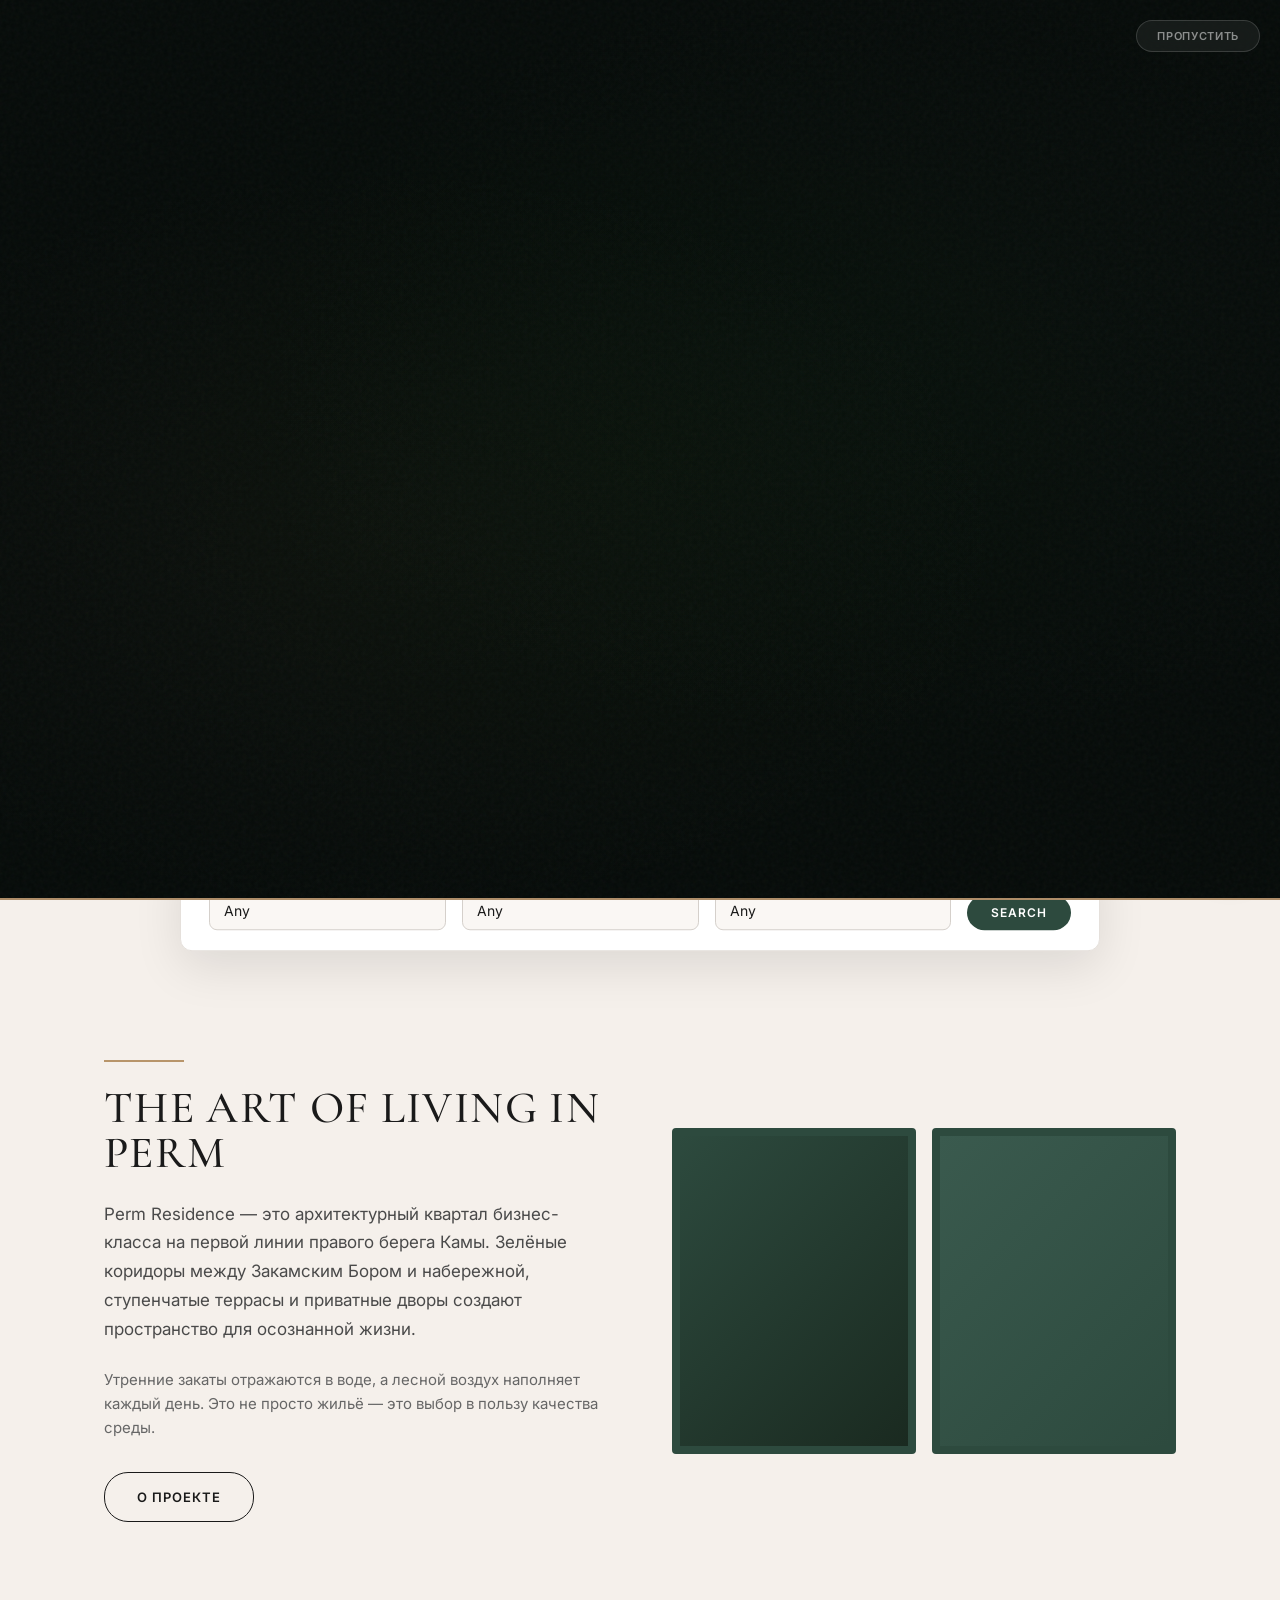
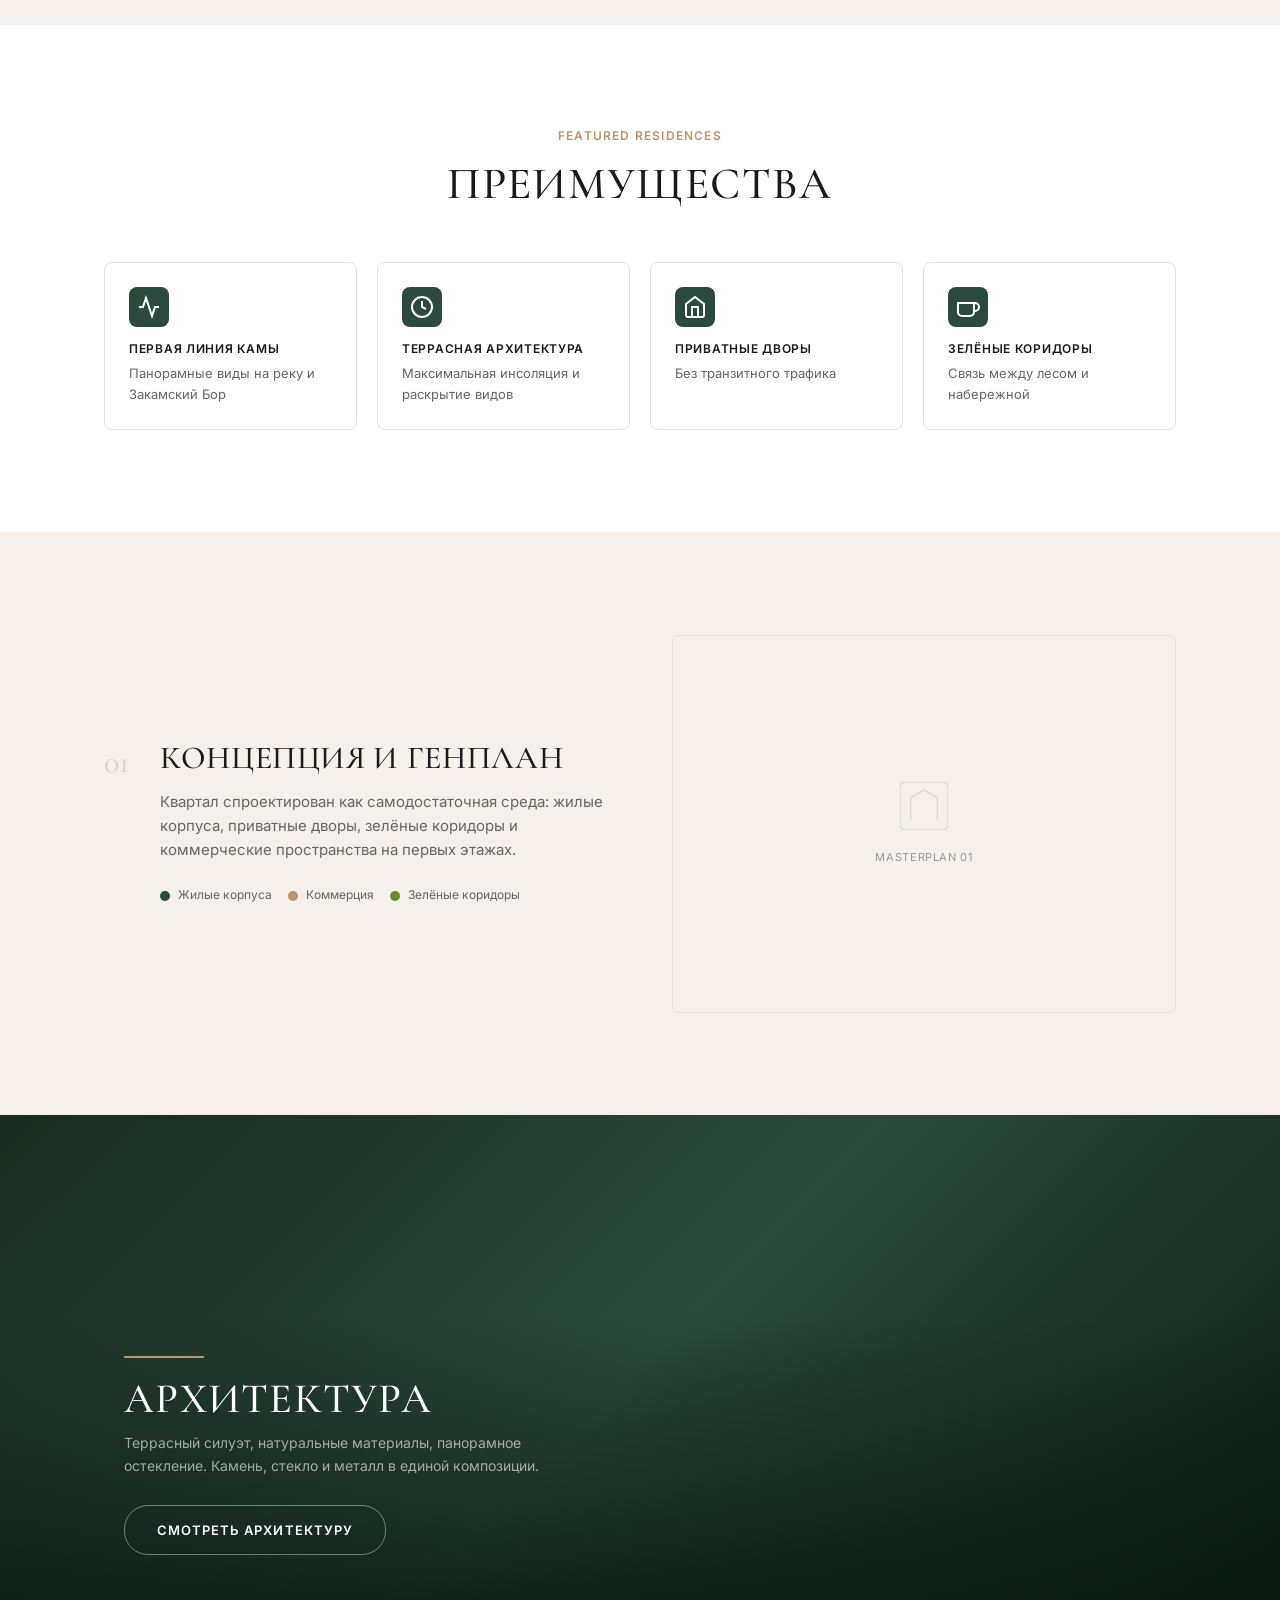
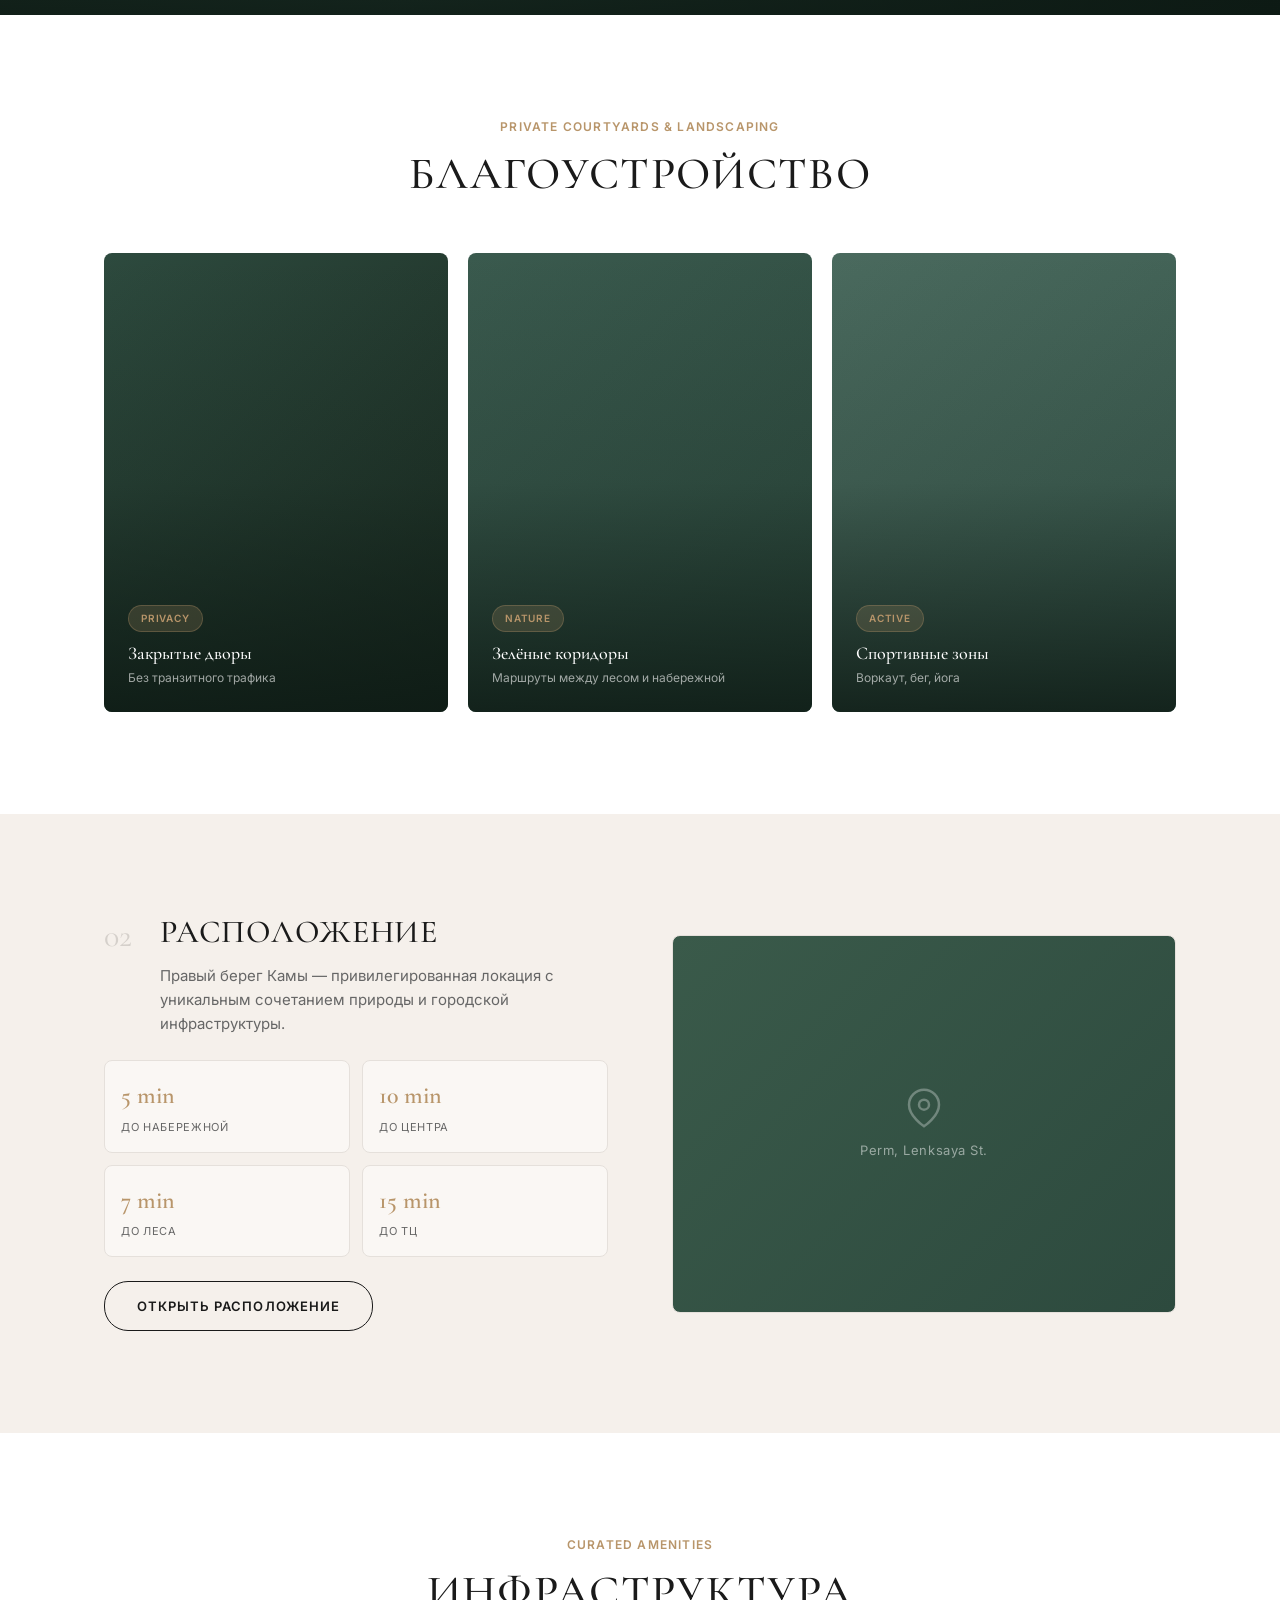
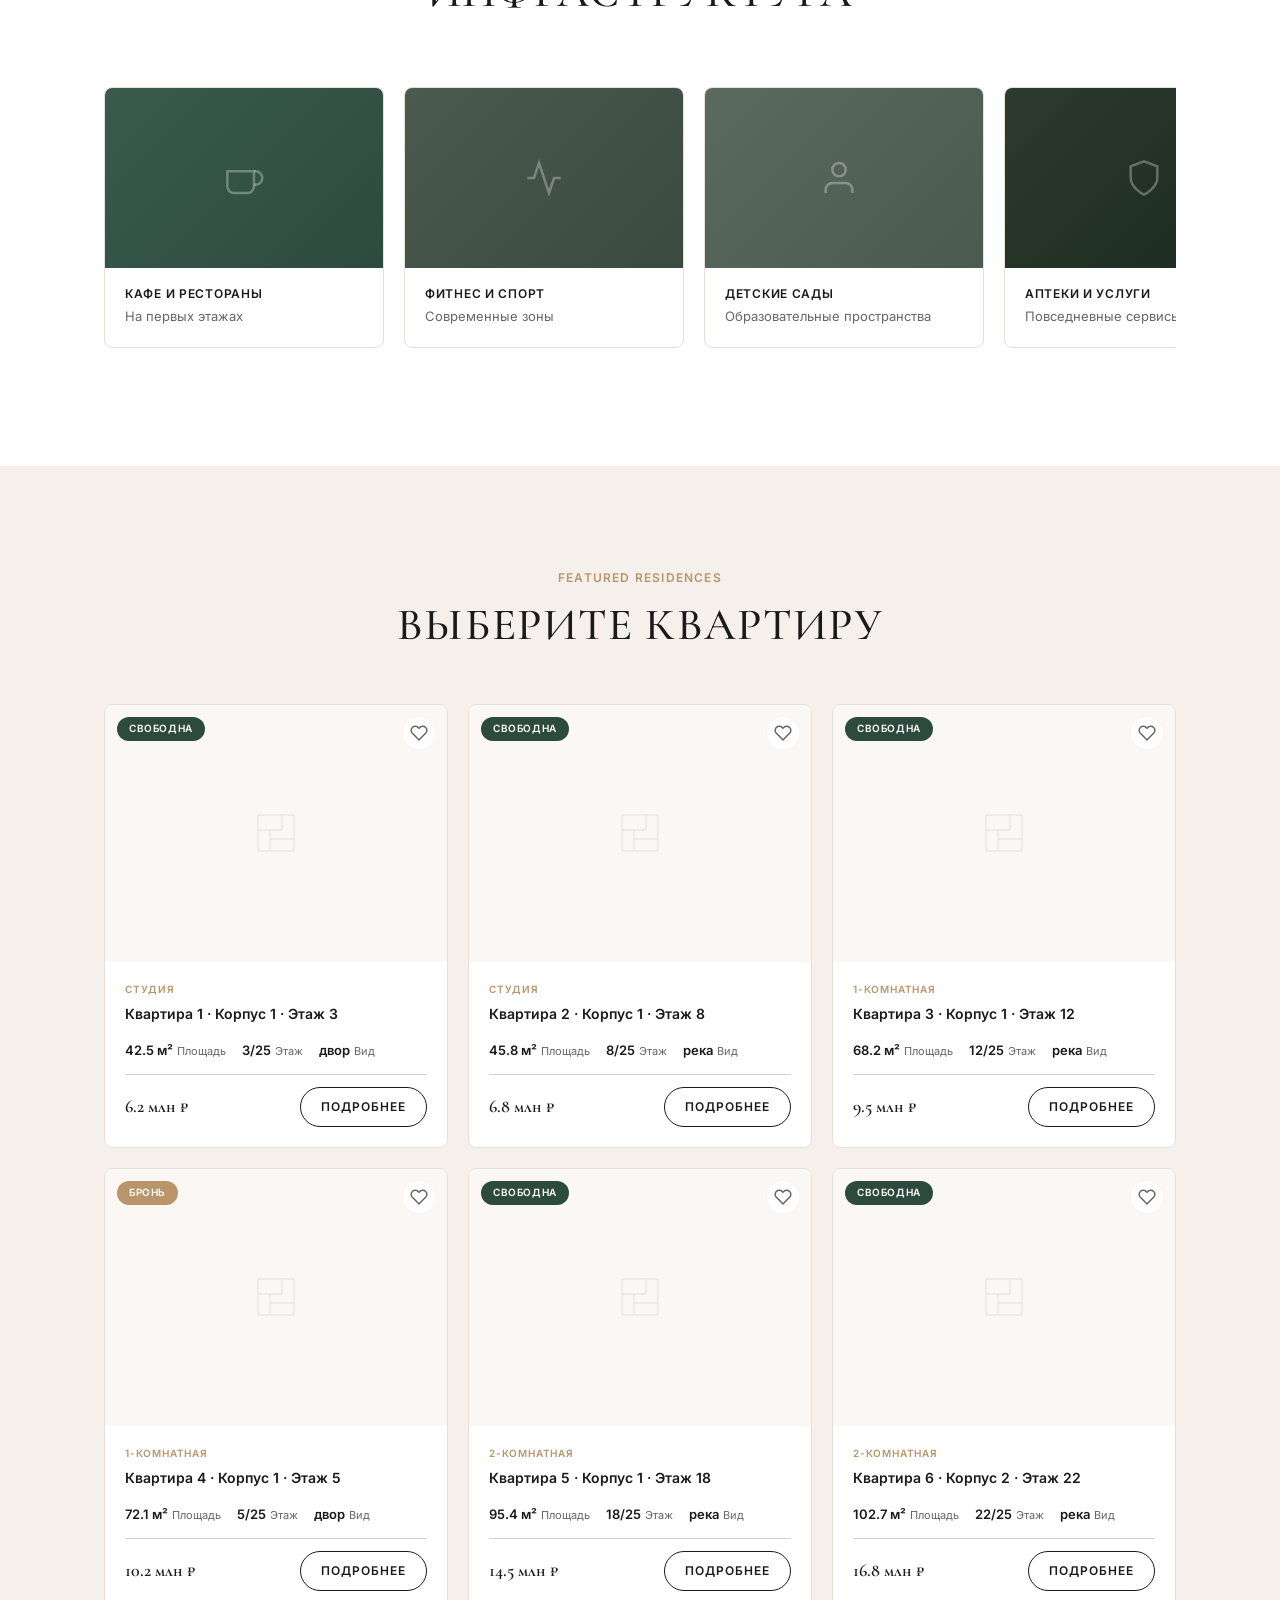
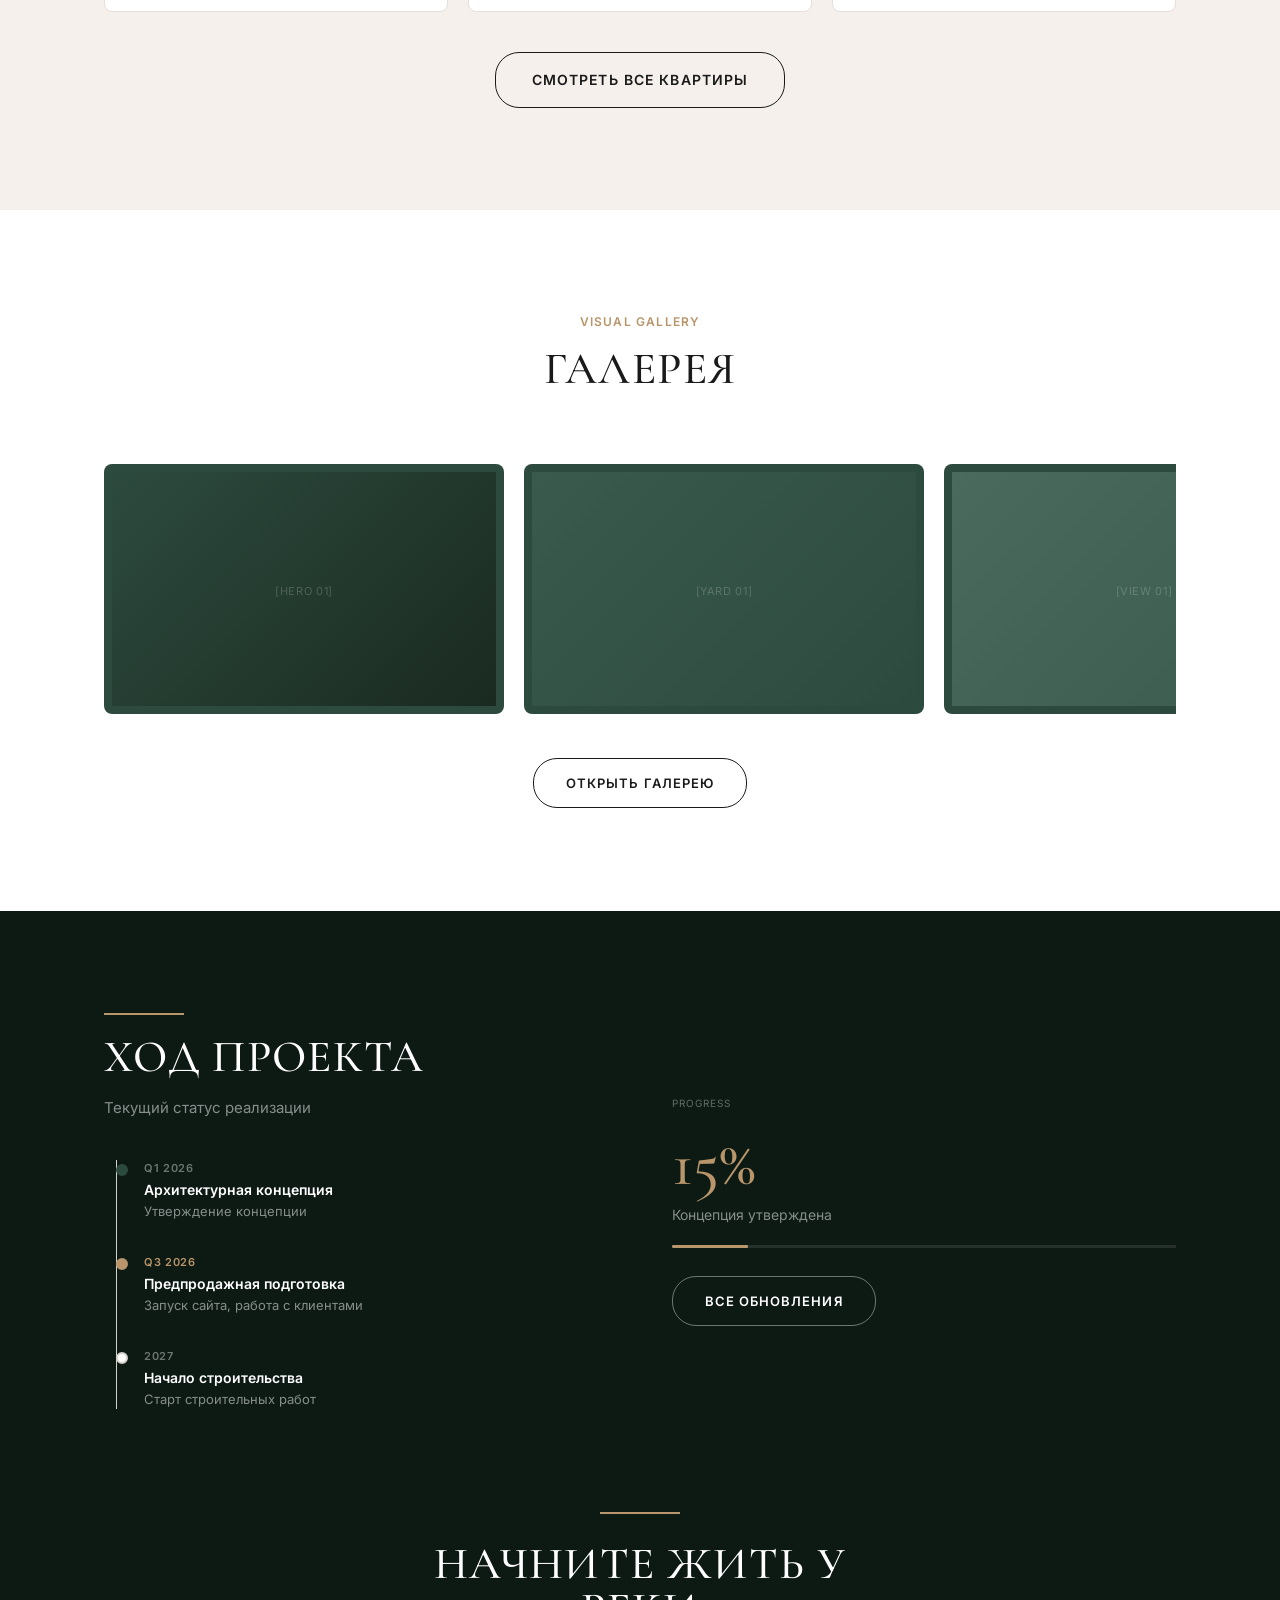
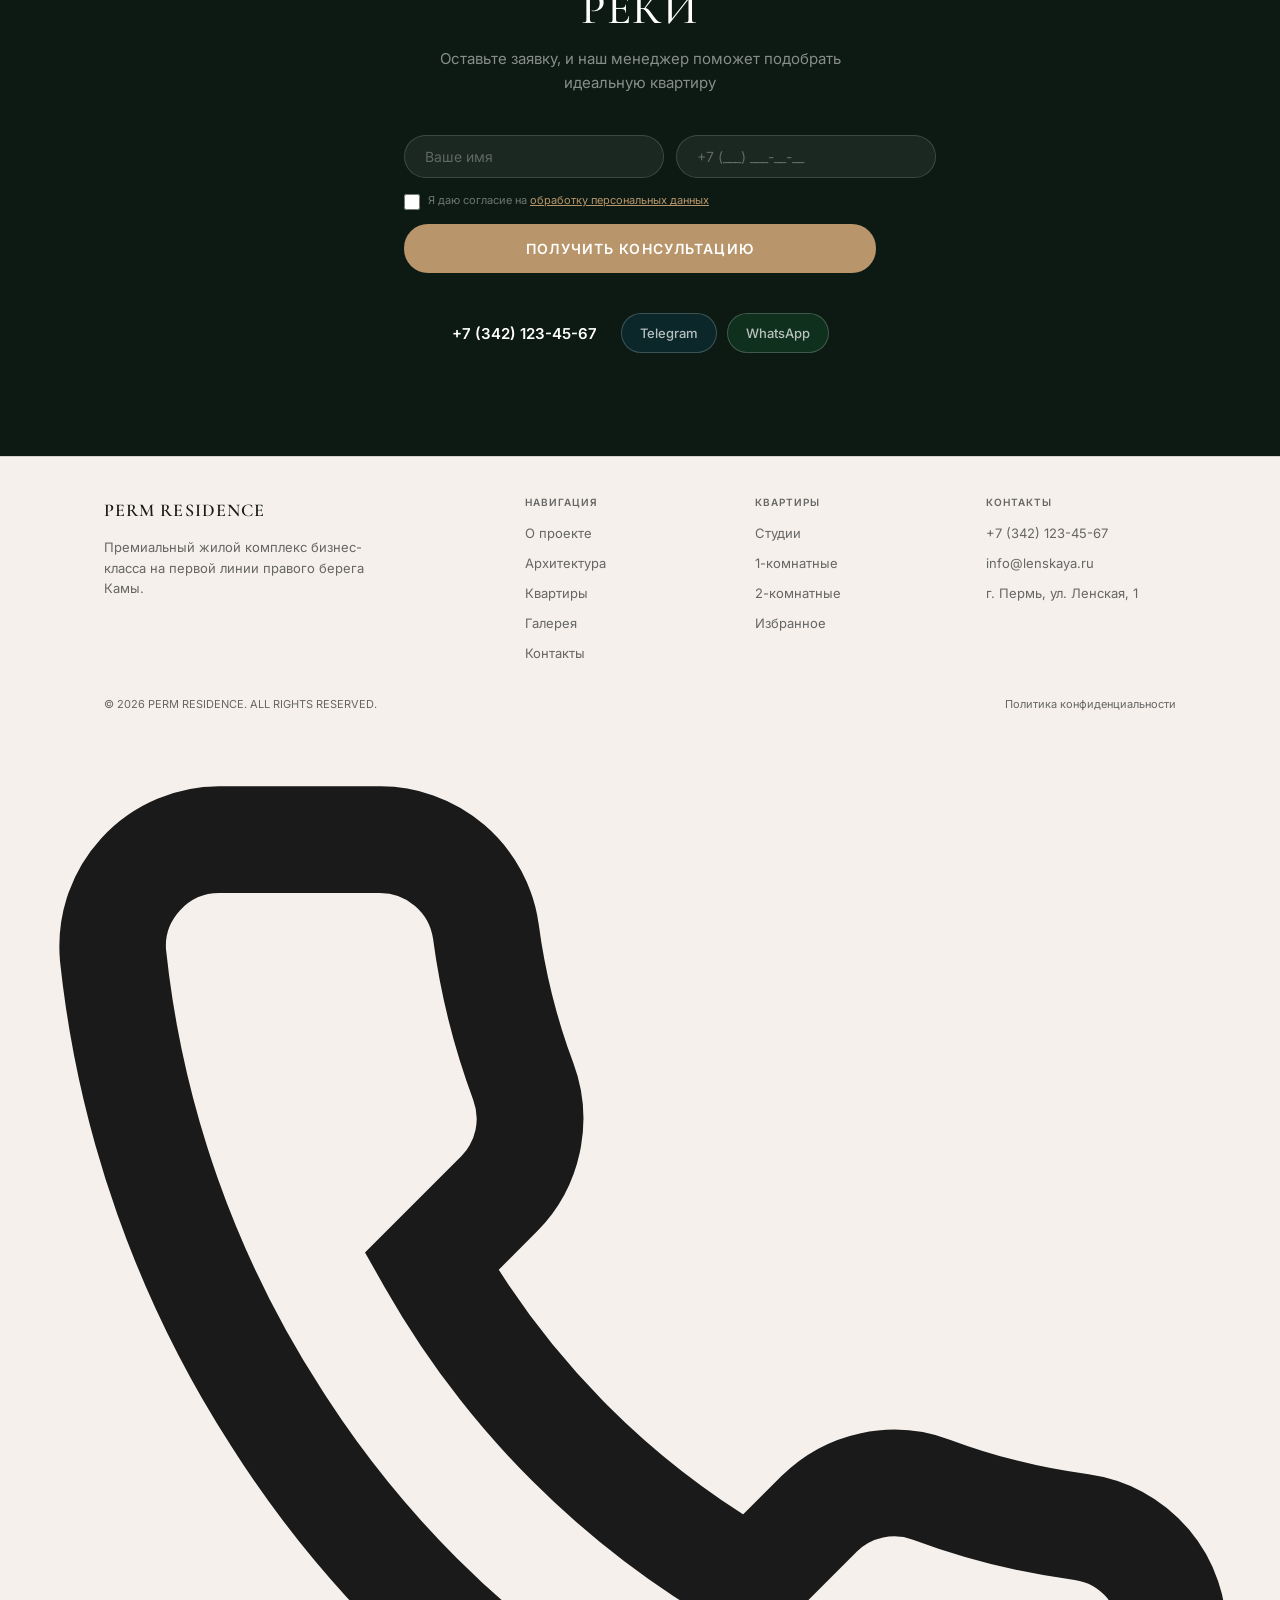
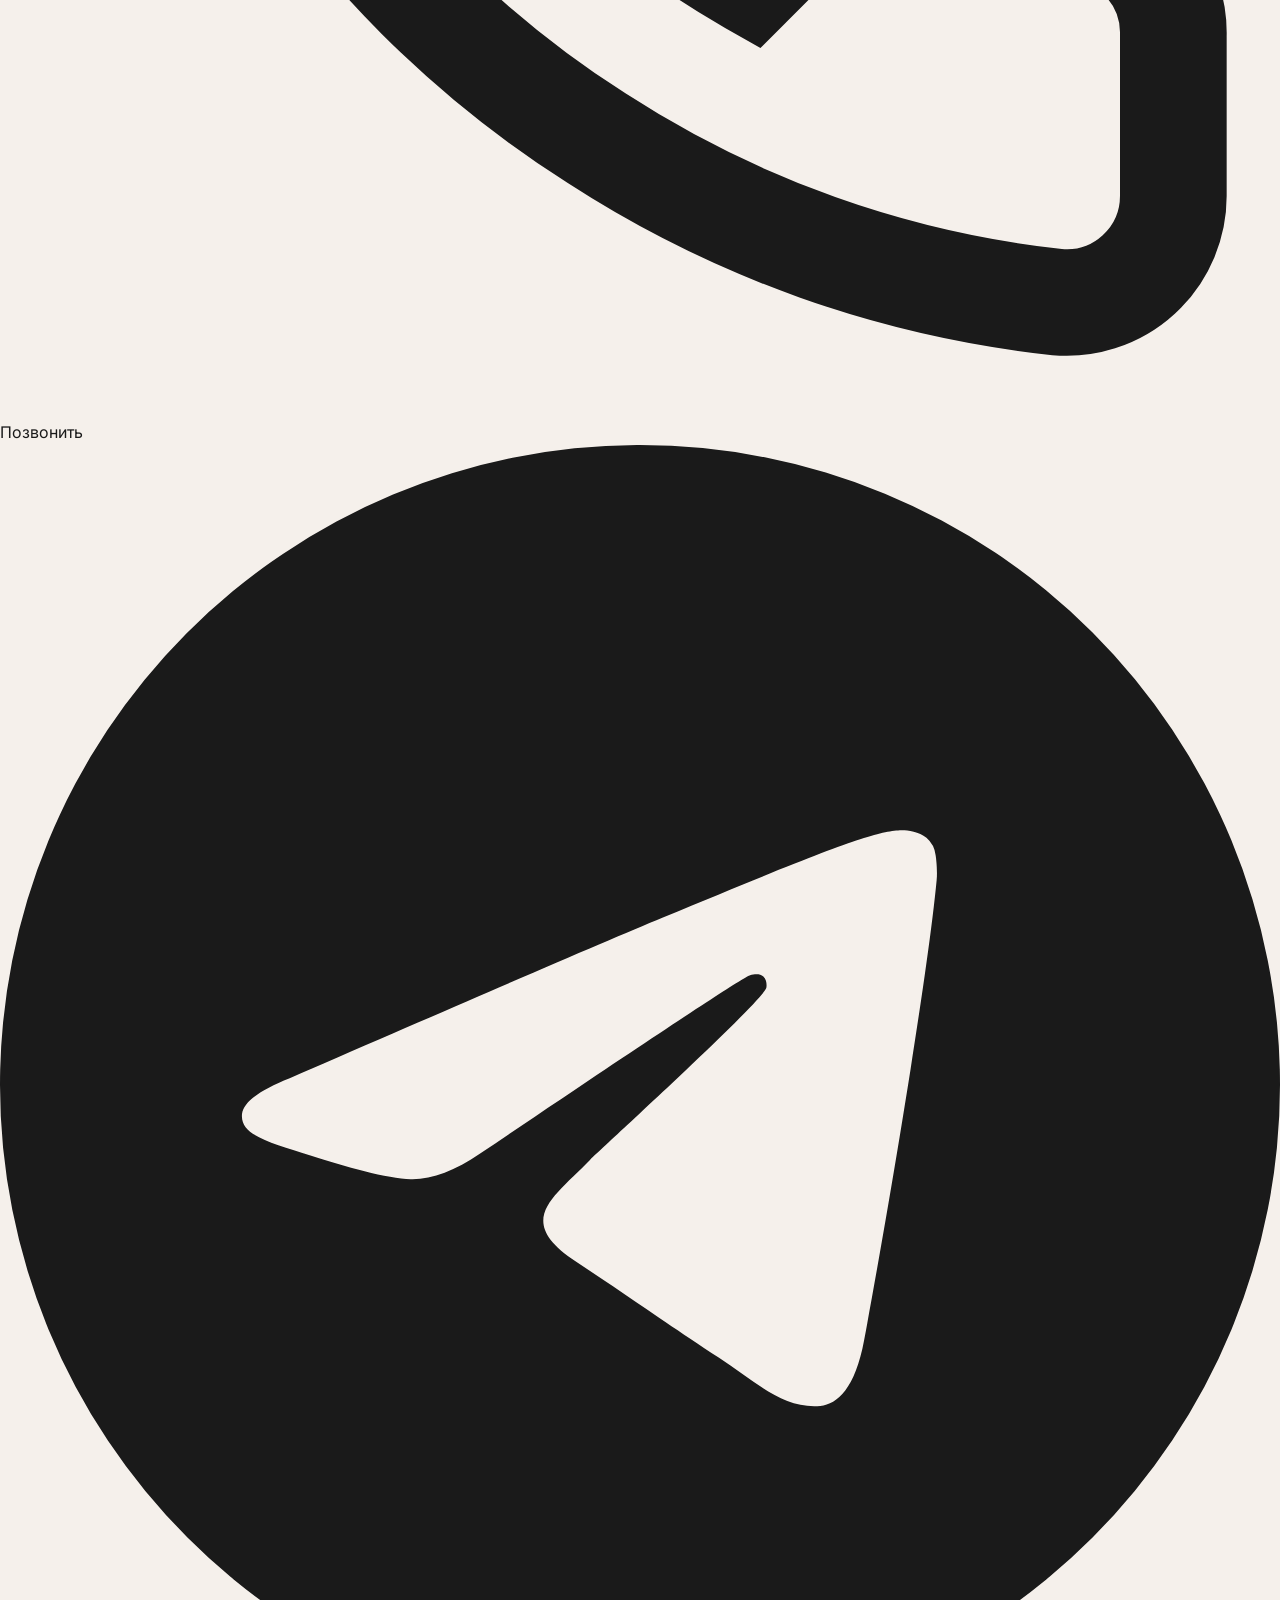
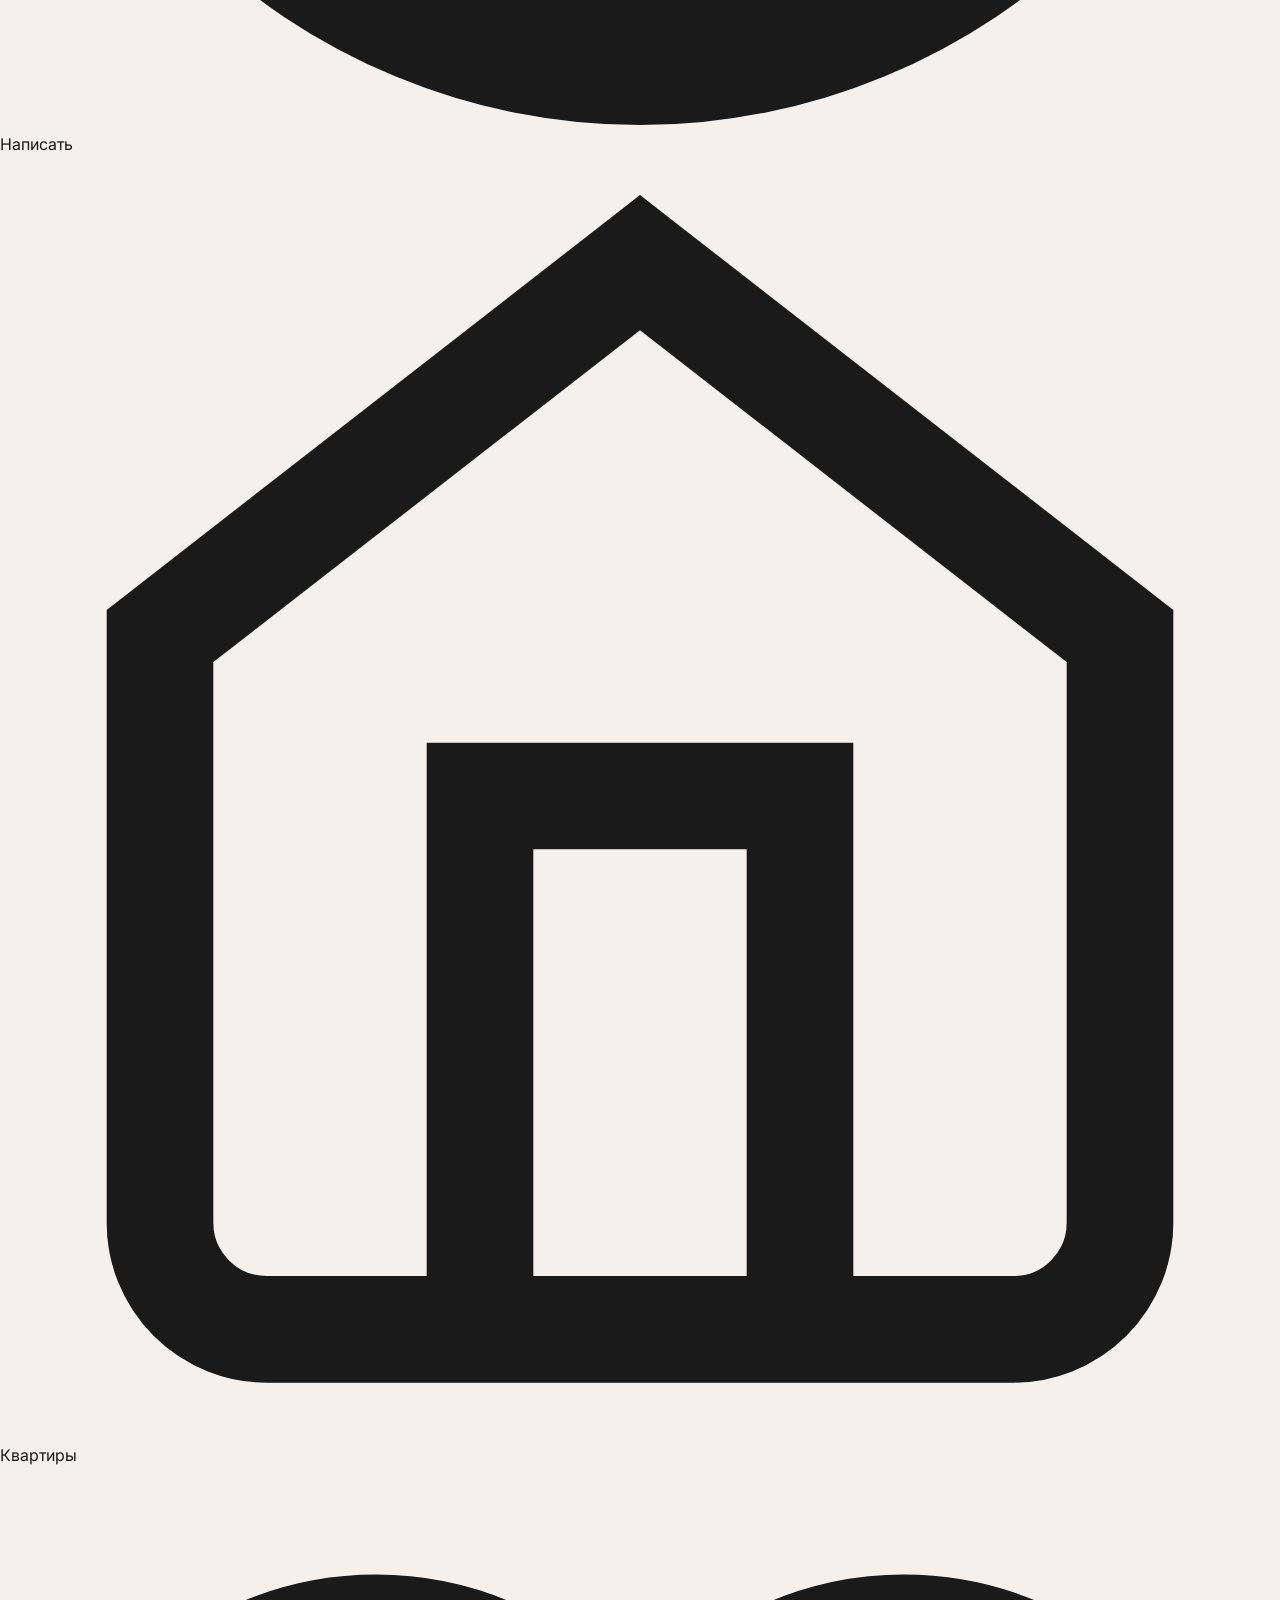
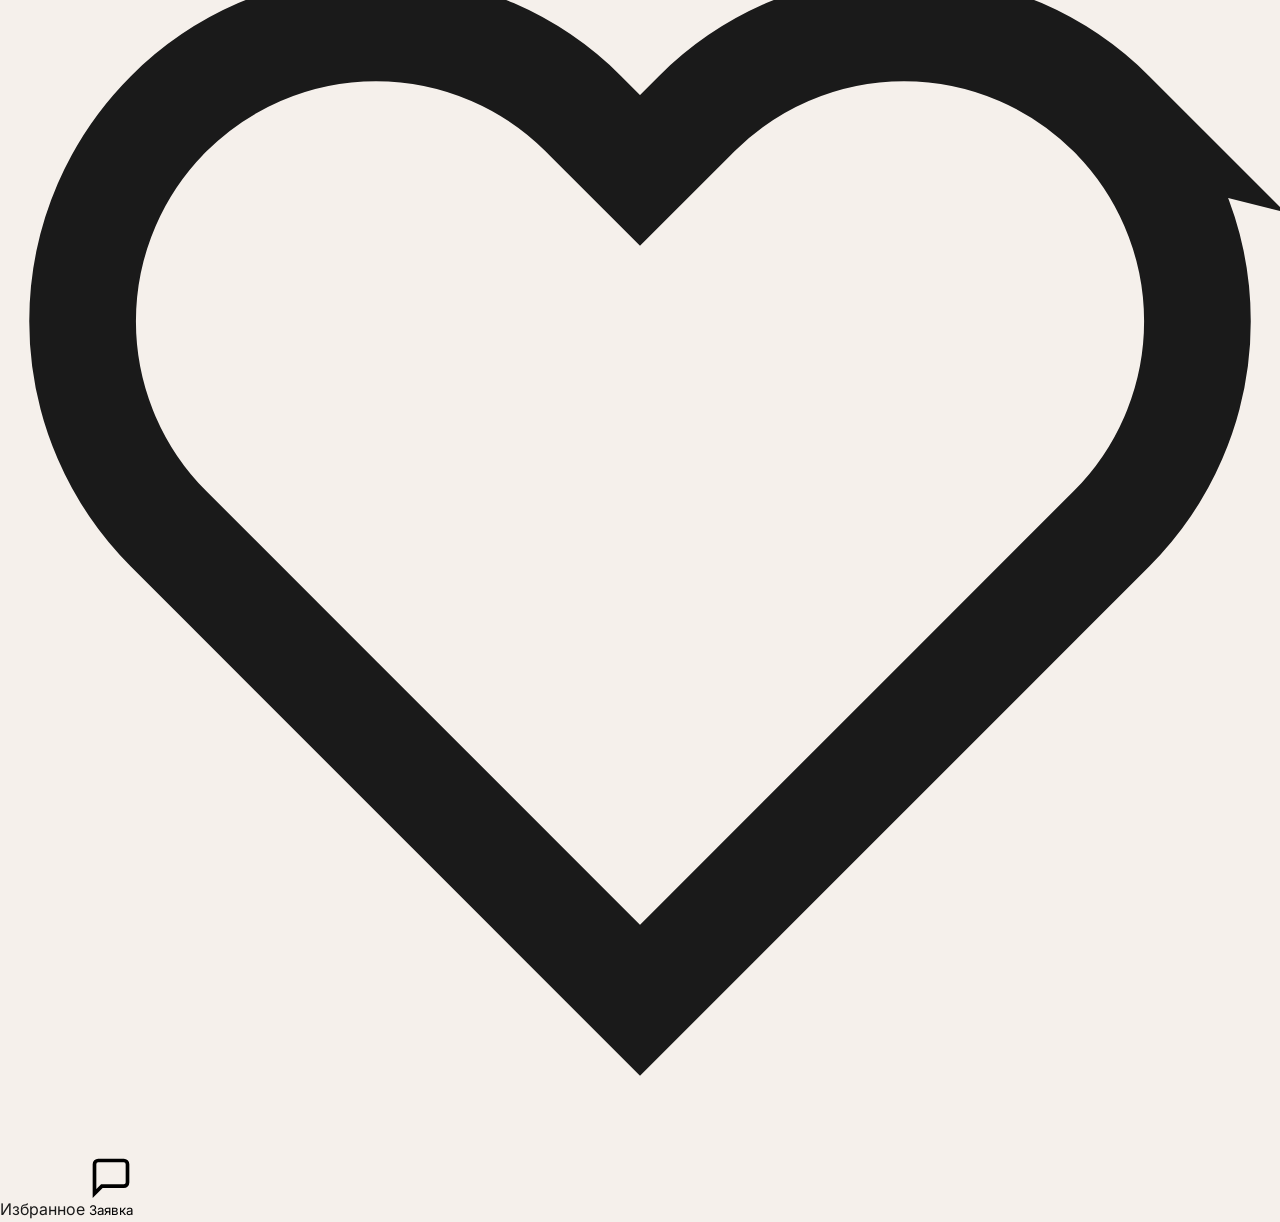
==== commit e1b24a59: "Complete redesign matching Figma mockups exactly From vision analysis of 10 mockup images:  HEADER: " ====
--- a/index.html
+++ b/index.html
@@ -3,35 +3,31 @@
 <head>
   <meta charset="UTF-8">
   <meta name="viewport" content="width=device-width, initial-scale=1.0">
-  <title>ЖК Ленская — Архитектурный квартал на правом берегу Камы</title>
-  <meta name="description" content="ЖК Ленская — жилой комплекс бизнес-класса на первой линии правого берега Камы. Террасная архитектура, панорамные виды, приватные дворы.">
-  <meta property="og:title" content="ЖК Ленская — Архитектурный квартал у воды">
-  <meta property="og:description" content="Первая линия правого берега Камы. Террасная архитектура, панорамные виды.">
+  <title>Perm Residence — Архитектурный квартал на правом берегу Камы</title>
+  <meta name="description" content="Perm Residence — жилой комплекс бизнес-класса на первой линии правого берега Камы. Террасная архитектура, панорамные виды, приватные дворы.">
   <link rel="canonical" href="https://kidw3st.github.io/lenskaya/">
   <link rel="preconnect" href="https://fonts.googleapis.com">
   <link rel="preconnect" href="https://fonts.gstatic.com" crossorigin>
-  <link href="https://fonts.googleapis.com/css2?family=Inter:wght@300;400;500;600;700&family=Cormorant+Garamond:ital,wght@0,300;0,400;0,500;0,600;0,700;1,400;1,500&display=swap" rel="stylesheet">
+  <link href="https://fonts.googleapis.com/css2?family=Cormorant+Garamond:ital,wght@0,300;0,400;0,500;0,600;0,700;1,400;1,500&family=Inter:wght@300;400;500;600;700&display=swap" rel="stylesheet">
   <link rel="stylesheet" href="css/styles.css">
-  <link rel="stylesheet" href="css/premium.css">
-  <link rel="stylesheet" href="css/components.css">
   <link rel="stylesheet" href="css/intro.css">
   <link rel="stylesheet" href="css/lightbox.css">
 </head>
 <body>
 
-  <!-- Header -->
+  <!-- Header (solid bg per mockups) -->
   <header class="header" id="header">
     <div class="header-inner">
-      <a href="index.html" class="header-logo">
-        <svg class="header-logo-icon" viewBox="0 0 36 36" fill="none"><rect width="36" height="36" rx="4" fill="currentColor" opacity="0.15"/><path d="M8 28V12L18 6L28 12V28" stroke="currentColor" stroke-width="2" stroke-linecap="round" stroke-linejoin="round"/><path d="M14 28V20H22V28" stroke="currentColor" stroke-width="2" stroke-linecap="round" stroke-linejoin="round"/><path d="M8 28H28" stroke="currentColor" stroke-width="2" stroke-linecap="round"/></svg>
-        Ленская
-      </a>
+      <div style="display: flex; align-items: center;">
+        <a href="index.html" class="header-logo">Perm Residence</a>
+        <span class="header-logo-sub">Business Class</span>
+      </div>
       <nav class="header-nav">
-        <a href="about.html">О проекте</a>
-        <a href="architecture.html">Архитектура</a>
-        <a href="location.html">Расположение</a>
-        <a href="apartments.html">Квартиры</a>
-        <a href="gallery.html">Галерея</a>
+        <a href="about.html">Residences</a>
+        <a href="architecture.html">Architecture</a>
+        <a href="location.html">Location</a>
+        <a href="apartments.html">Apartments</a>
+        <a href="gallery.html">Gallery</a>
       </nav>
       <div class="header-actions">
         <a href="tel:+73421234567" class="header-phone">+7 (342) 123-45-67</a>
@@ -39,7 +35,7 @@
           <svg width="20" height="20" viewBox="0 0 24 24" fill="none" stroke="currentColor" stroke-width="2"><path d="M20.84 4.61a5.5 5.5 0 0 0-7.78 0L12 5.67l-1.06-1.06a5.5 5.5 0 0 0-7.78 7.78l1.06 1.06L12 21.23l7.78-7.78 1.06-1.06a5.5 5.5 0 0 0 0-7.78z"/></svg>
           <span class="header-favorites-count">0</span>
         </a>
-        <button class="header-cta" data-modal="modal-consult">Получить консультацию</button>
+        <button class="header-cta" data-modal="modal-consult">Consultation</button>
         <div class="burger" aria-label="Меню"><span></span><span></span><span></span></div>
       </div>
     </div>
@@ -57,12 +53,12 @@
     </nav>
     <div class="mobile-menu-phone"><a href="tel:+73421234567">+7 (342) 123-45-67</a></div>
     <div style="margin-top: 32px; display: flex; flex-direction: column; gap: 12px; align-items: center;">
-      <button class="btn btn-gold" data-modal="modal-consult">Получить консультацию</button>
-      <a href="apartments.html" class="btn btn-secondary">Выбрать квартиру</a>
+      <button class="btn btn-bronze" data-modal="modal-consult">Получить консультацию</button>
+      <a href="apartments.html" class="btn btn-outline">Выбрать квартиру</a>
     </div>
   </div>
 
-  <!-- HERO -->
+  <!-- HERO (dark per mockups) -->
   <section class="hero" id="hero">
     <div class="hero-bg">
       <div class="hero-bg-gradient"></div>
@@ -72,40 +68,40 @@
     <div class="hero-content">
       <div class="hero-badge">
         <span class="hero-badge-dot"></span>
-        Бизнес-класс · Пермь
-      </div>
-      <h1>Жизнь,<br>раскрытая<br>к реке<span>Архитектурный квартал на правом берегу Камы</span></h1>
+        Business Class · Perm
+      </div>
+      <h1>Perm<br>Residence<span>Architectural waterfront district on the right bank of Kama River</span></h1>
       <p class="hero-subtitle">Террасная архитектура, панорамные виды на воду и Закамский Бор, приватные дворы — место, где природа и современный дизайн становятся образом жизни.</p>
       <div class="hero-location">
         <svg width="16" height="16" viewBox="0 0 24 24" fill="none" stroke="currentColor" stroke-width="2"><path d="M21 10c0 7-9 13-9 13s-9-6-9-13a9 9 0 0 1 18 0z"/><circle cx="12" cy="10" r="3"/></svg>
-        г. Пермь, ул. Ленская, правый берег р. Камы
+        Right Bank Kama River, Perm
       </div>
       <div class="hero-ctas">
-        <a href="apartments.html" class="btn btn-primary btn-lg">Выбрать квартиру</a>
-        <button class="btn btn-secondary btn-lg" data-modal="modal-presentation">Получить презентацию</button>
+        <a href="apartments.html" class="btn btn-green btn-lg">Choose Apartment</a>
+        <button class="btn btn-dark btn-lg" data-modal="modal-presentation">Get Presentation</button>
       </div>
       <div class="hero-stats">
         <div class="hero-stat">
           <div class="hero-stat-number">709</div>
-          <div class="hero-stat-label">квартир</div>
+          <div class="hero-stat-label">Residences</div>
         </div>
         <div class="hero-stat">
           <div class="hero-stat-number">25</div>
-          <div class="hero-stat-label">этажей</div>
+          <div class="hero-stat-label">Floors</div>
         </div>
         <div class="hero-stat">
           <div class="hero-stat-number">2</div>
-          <div class="hero-stat-label">корпуса</div>
+          <div class="hero-stat-label">Buildings</div>
         </div>
         <div class="hero-stat">
-          <div class="hero-stat-number">1<sup style="font-size:0.35em">я</sup></div>
-          <div class="hero-stat-label">линия Камы</div>
+          <div class="hero-stat-number">1<sup style="font-size:0.35em">st</sup></div>
+          <div class="hero-stat-label">Kama Line</div>
         </div>
       </div>
       <div class="progress-bar-container">
         <div class="progress-bar-label">
-          <span>Стадия проекта</span>
-          <span>Концепция · 15%</span>
+          <span>Project Status</span>
+          <span>Concept · 15%</span>
         </div>
         <div class="progress-bar-track">
           <div class="progress-bar-fill" style="width: 15%;"></div>
@@ -113,7 +109,7 @@
       </div>
     </div>
     <div class="hero-scroll">
-      <span>Откройте проект</span>
+      <span>Explore</span>
       <div class="hero-scroll-line"></div>
     </div>
   </section>
@@ -122,88 +118,91 @@
   <div class="hero-search">
     <div class="hero-search-inner">
       <div class="hero-search-group">
-        <label class="hero-search-label">Комнатность</label>
+        <label class="hero-search-label">Rooms</label>
         <select class="hero-search-select" id="hero-rooms">
-          <option value="">Любая</option>
-          <option value="1">Студия</option>
-          <option value="2">1-комнатная</option>
-          <option value="3">2-комнатная</option>
-          <option value="4">3-комнатная</option>
+          <option value="">Any</option>
+          <option value="1">Studio</option>
+          <option value="2">1 Bedroom</option>
+          <option value="3">2 Bedrooms</option>
+          <option value="4">3 Bedrooms</option>
         </select>
       </div>
       <div class="hero-search-group">
-        <label class="hero-search-label">Площадь</label>
+        <label class="hero-search-label">Area</label>
         <select class="hero-search-select">
-          <option value="">Любая</option>
-          <option value="30-50">30–50 м²</option>
-          <option value="50-70">50–70 м²</option>
-          <option value="70-100">70–100 м²</option>
-          <option value="100+">от 100 м²</option>
+          <option value="">Any</option>
+          <option value="30-50">30–50 m²</option>
+          <option value="50-70">50–70 m²</option>
+          <option value="70-100">70–100 m²</option>
+          <option value="100+">100+ m²</option>
         </select>
       </div>
       <div class="hero-search-group">
-        <label class="hero-search-label">Стоимость</label>
+        <label class="hero-search-label">Price</label>
         <select class="hero-search-select">
-          <option value="">Любая</option>
-          <option value="5-7">5–7 млн ₽</option>
-          <option value="7-10">7–10 млн ₽</option>
-          <option value="10-15">10–15 млн ₽</option>
-          <option value="15+">от 15 млн ₽</option>
+          <option value="">Any</option>
+          <option value="5-7">5–7M ₽</option>
+          <option value="7-10">7–10M ₽</option>
+          <option value="10-15">10–15M ₽</option>
+          <option value="15+">15M+ ₽</option>
         </select>
       </div>
-      <button class="hero-search-btn" onclick="window.location.href='apartments.html'">Подобрать</button>
+      <button class="hero-search-btn" onclick="window.location.href='apartments.html'">Search</button>
     </div>
   </div>
 
-  <!-- MANIFEST -->
+  <!-- MANIFEST (light section per mockups) -->
   <section class="section" style="padding-top: 160px;" id="about">
     <div class="container">
       <div class="two-col">
         <div class="animate-on-scroll">
-          <div class="gold-divider" style="margin-bottom: 24px;"></div>
-          <p class="premium-quote">Место, где природа и архитектура становятся образом жизни</p>
-        </div>
-        <div class="animate-on-scroll delay-2">
-          <p style="font-size: 1.125rem; line-height: 1.8; color: #6b7280; margin-bottom: 24px;">
-            Ленская — это архитектурный квартал бизнес-класса на первой линии правого берега Камы. Зелёные коридоры между Закамским Бором и набережной, ступенчатые террасы и приватные дворы создают пространство для осознанной жизни.
+          <div class="divider-bronze" style="margin-bottom: 24px;"></div>
+          <h2 style="margin-bottom: 24px;">The Art of Living in Perm</h2>
+          <p style="font-size: 17px; line-height: 1.7; color: #4A4A4A; margin-bottom: 24px;">
+            Perm Residence — это архитектурный квартал бизнес-класса на первой линии правого берега Камы. Зелёные коридоры между Закамским Бором и набережной, ступенчатые террасы и приватные дворы создают пространство для осознанной жизни.
           </p>
-          <p style="font-size: 1rem; color: #6b7280;">
+          <p style="font-size: 15px; color: #666;">
             Утренние закаты отражаются в воде, а лесной воздух наполняет каждый день. Это не просто жильё — это выбор в пользу качества среды.
           </p>
           <a href="about.html" class="btn btn-outline" style="margin-top: 32px;">О проекте</a>
         </div>
+        <div class="animate-on-scroll delay-2">
+          <div style="display: grid; grid-template-columns: 1fr 1fr; gap: 16px;">
+            <div style="border: 8px solid #2D4A3E; border-radius: 4px; aspect-ratio: 3/4; background: linear-gradient(135deg, #2D4A3E, #1A2A20);"></div>
+            <div style="border: 8px solid #2D4A3E; border-radius: 4px; aspect-ratio: 3/4; background: linear-gradient(135deg, #3A5A4E, #2D4A3E);"></div>
+          </div>
+        </div>
       </div>
     </div>
   </section>
 
   <!-- ADVANTAGES -->
-  <section class="section" style="background: white;">
-    <div class="container">
-      <div class="animate-on-scroll" style="text-align: center; margin-bottom: 64px;">
-        <div class="gold-divider" style="margin: 0 auto 24px;"></div>
+  <section class="section" style="background: #FFFFFF;">
+    <div class="container">
+      <div class="animate-on-scroll" style="text-align: center; margin-bottom: 56px;">
+        <div class="brow" style="margin-bottom: 16px;">Featured Residences</div>
         <h2 style="margin-bottom: 16px;">Преимущества</h2>
-        <p style="font-size: 1.125rem; max-width: 600px; margin: 0 auto;">Каждая деталь продумана для создания пространства, в котором хочется жить</p>
       </div>
       <div class="advantages-grid">
         <div class="advantage-card animate-on-scroll">
           <div class="advantage-icon"><svg width="24" height="24" viewBox="0 0 24 24" fill="none" stroke="currentColor" stroke-width="2"><path d="M22 12h-4l-3 9L9 3l-3 9H2"/></svg></div>
           <h4>Первая линия Камы</h4>
-          <p>Панорамные виды на реку и Закамский Бор. Набережная в шаговой доступности.</p>
+          <p>Панорамные виды на реку и Закамский Бор</p>
         </div>
         <div class="advantage-card animate-on-scroll delay-1">
           <div class="advantage-icon"><svg width="24" height="24" viewBox="0 0 24 24" fill="none" stroke="currentColor" stroke-width="2"><path d="M12 22c5.523 0 10-4.477 10-10S17.523 2 12 2 2 6.477 2 12s4.477 10 10 10z"/><path d="M12 6v6l4 2"/></svg></div>
           <h4>Террасная архитектура</h4>
-          <p>Ступенчатая конструкция для максимальной инсоляции и раскрытия видов.</p>
+          <p>Максимальная инсоляция и раскрытие видов</p>
         </div>
         <div class="advantage-card animate-on-scroll delay-2">
           <div class="advantage-icon"><svg width="24" height="24" viewBox="0 0 24 24" fill="none" stroke="currentColor" stroke-width="2"><path d="M3 9l9-7 9 7v11a2 2 0 0 1-2 2H5a2 2 0 0 1-2-2z"/><polyline points="9,22 9,12 15,12 15,22"/></svg></div>
           <h4>Приватные дворы</h4>
-          <p>Периметральная застройка без транзитного трафика. Безопасное пространство.</p>
+          <p>Без транзитного трафика</p>
         </div>
         <div class="advantage-card animate-on-scroll delay-3">
           <div class="advantage-icon"><svg width="24" height="24" viewBox="0 0 24 24" fill="none" stroke="currentColor" stroke-width="2"><path d="M18 8h1a4 4 0 0 1 0 8h-1"/><path d="M2 8h16v9a4 4 0 0 1-4 4H6a4 4 0 0 1-4-4V8z"/></svg></div>
           <h4>Зелёные коридоры</h4>
-          <p>Связь между Закамским Бором и набережной через озеленённые маршруты.</p>
+          <p>Связь между лесом и набережной</p>
         </div>
       </div>
     </div>
@@ -216,37 +215,26 @@
         <div class="animate-on-scroll">
           <div class="numbered-block" data-num="01">
             <h3 style="margin-bottom: 16px;">Концепция и генплан</h3>
-            <p style="color: #6b7280; margin-bottom: 32px;">Квартал спроектирован как самодостаточная среда: жилые корпуса, приватные дворы, зелёные коридоры и коммерческие пространства на первых этажах.</p>
-            <div style="display: flex; flex-wrap: wrap; gap: 20px;">
-              <div style="display: flex; align-items: center; gap: 8px; font-size: 0.875rem; color: #6b7280;">
-                <div style="width: 10px; height: 10px; border-radius: 50%; background: var(--c-forest);"></div>Жилые корпуса
+            <p style="color: #666; margin-bottom: 24px;">Квартал спроектирован как самодостаточная среда: жилые корпуса, приватные дворы, зелёные коридоры и коммерческие пространства на первых этажах.</p>
+            <div style="display: flex; flex-wrap: wrap; gap: 16px;">
+              <div style="display: flex; align-items: center; gap: 8px; font-family: var(--f-sans); font-size: 12px; color: #666;">
+                <div style="width: 10px; height: 10px; border-radius: 50%; background: #2D4A3E;"></div>Жилые корпуса
               </div>
-              <div style="display: flex; align-items: center; gap: 8px; font-size: 0.875rem; color: #6b7280;">
-                <div style="width: 10px; height: 10px; border-radius: 50%; background: var(--c-bronze);"></div>Коммерция
+              <div style="display: flex; align-items: center; gap: 8px; font-family: var(--f-sans); font-size: 12px; color: #666;">
+                <div style="width: 10px; height: 10px; border-radius: 50%; background: #B8956A;"></div>Коммерция
               </div>
-              <div style="display: flex; align-items: center; gap: 8px; font-size: 0.875rem; color: #6b7280;">
-                <div style="width: 10px; height: 10px; border-radius: 50%; background: #6b8e23;"></div>Зелёные коридоры
+              <div style="display: flex; align-items: center; gap: 8px; font-family: var(--f-sans); font-size: 12px; color: #666;">
+                <div style="width: 10px; height: 10px; border-radius: 50%; background: #6B8E23;"></div>Зелёные коридоры
               </div>
-              <div style="display: flex; align-items: center; gap: 8px; font-size: 0.875rem; color: #6b7280;">
-                <div style="width: 10px; height: 10px; border-radius: 50%; background: #4682b4;"></div>Набережная
-              </div>
             </div>
           </div>
         </div>
         <div class="animate-on-scroll delay-2">
-          <div style="background: var(--c-sand-l); border-radius: 20px; aspect-ratio: 4/3; display: flex; align-items: center; justify-content: center; position: relative; overflow: hidden;">
-            <div style="position: absolute; inset: 0; background: repeating-linear-gradient(0deg, transparent, transparent 30px, rgba(27,58,45,0.03) 30px, rgba(27,58,45,0.03) 31px), repeating-linear-gradient(90deg, transparent, transparent 30px, rgba(27,58,45,0.03) 30px, rgba(27,58,45,0.03) 31px);"></div>
-            <svg viewBox="0 0 600 400" fill="none" stroke="rgba(27,58,45,0.15)" stroke-width="0.5" style="width: 70%; height: 70%; position: relative;">
-              <rect x="50" y="50" width="120" height="200" rx="4" fill="rgba(27,58,45,0.05)"/>
-              <rect x="200" y="80" width="100" height="180" rx="4" fill="rgba(27,58,45,0.05)"/>
-              <rect x="350" y="60" width="130" height="220" rx="4" fill="rgba(27,58,45,0.05)"/>
-              <rect x="50" y="280" width="430" height="40" rx="4" fill="rgba(196,162,101,0.08)"/>
-              <path d="M50 340 Q300 360 530 340" stroke="rgba(70,130,180,0.2)" stroke-width="2"/>
-            </svg>
-            <div style="position: absolute; top: 25%; left: 18%; width: 12px; height: 12px; background: var(--c-forest); border: 2px solid white; border-radius: 50%; box-shadow: 0 2px 8px rgba(0,0,0,0.2);"></div>
-            <div style="position: absolute; top: 30%; left: 42%; width: 12px; height: 12px; background: var(--c-forest); border: 2px solid white; border-radius: 50%; box-shadow: 0 2px 8px rgba(0,0,0,0.2);"></div>
-            <div style="position: absolute; top: 70%; left: 50%; width: 12px; height: 12px; background: var(--c-bronze); border: 2px solid white; border-radius: 50%; box-shadow: 0 2px 8px rgba(0,0,0,0.2);"></div>
-            <div style="position: absolute; top: 85%; left: 65%; width: 12px; height: 12px; background: #4682b4; border: 2px solid white; border-radius: 50%; box-shadow: 0 2px 8px rgba(0,0,0,0.2);"></div>
+          <div style="background: #F5F0EB; border-radius: 8px; aspect-ratio: 4/3; display: flex; align-items: center; justify-content: center; border: 1px solid #E5E0DB;">
+            <div style="text-align: center; color: #999;">
+              <svg viewBox="0 0 36 36" fill="none" stroke="currentColor" stroke-width="1" style="width: 48px; height: 48px; margin-bottom: 12px; opacity: 0.3;"><rect width="36" height="36" rx="4"/><path d="M8 28V12L18 6L28 12V28"/></svg>
+              <div style="font-family: var(--f-sans); font-size: 11px; letter-spacing: 0.06em; text-transform: uppercase;">MASTERPLAN 01</div>
+            </div>
           </div>
         </div>
       </div>
@@ -255,50 +243,49 @@
 
   <!-- ARCHITECTURE FULLWIDTH -->
   <section class="fullwidth-showcase">
-    <div class="fullwidth-showcase-bg" style="background: linear-gradient(135deg, #1a3a2a 0%, #263D31 50%, #0d2818 100%);"></div>
+    <div class="fullwidth-showcase-bg" style="background: linear-gradient(135deg, #1A2A20 0%, #2D4A3E 50%, #0D1A14 100%);"></div>
     <div class="fullwidth-showcase-overlay">
       <div class="container">
         <div class="animate-on-scroll">
-          <div class="gold-divider" style="margin-bottom: 24px;"></div>
+          <div class="divider-bronze" style="margin-bottom: 20px;"></div>
           <h2 class="fullwidth-showcase-title">Архитектура</h2>
-          <p class="fullwidth-showcase-text">Террасный силуэт, натуральные материалы, панорамное остекление. Камень, стекло и металл в единой композиции с природным ландшафтом.</p>
-          <a href="architecture.html" class="btn btn-secondary" style="margin-top: 32px;">Смотреть архитектуру</a>
+          <p class="fullwidth-showcase-text">Террасный силуэт, натуральные материалы, панорамное остекление. Камень, стекло и металл в единой композиции.</p>
+          <a href="architecture.html" class="btn btn-dark" style="margin-top: 28px;">Смотреть архитектуру</a>
         </div>
       </div>
     </div>
   </section>
 
   <!-- LANDSCAPING -->
-  <section class="section" style="background: white;">
-    <div class="container">
-      <div class="animate-on-scroll" style="text-align: center; margin-bottom: 64px;">
-        <div class="gold-divider" style="margin: 0 auto 24px;"></div>
+  <section class="section" style="background: #FFFFFF;">
+    <div class="container">
+      <div class="animate-on-scroll" style="text-align: center; margin-bottom: 56px;">
+        <div class="brow" style="margin-bottom: 16px;">Private Courtyards & Landscaping</div>
         <h2 style="margin-bottom: 16px;">Благоустройство</h2>
-        <p style="font-size: 1.125rem; max-width: 600px; margin: 0 auto;">Внутренняя среда, закрытые дворы и зелёные маршруты</p>
       </div>
       <div class="landscaping-grid">
         <div class="landscaping-card animate-on-scroll">
-          <div class="landscaping-card-bg" style="background: linear-gradient(135deg, #263D31, #1a3a2a); width: 100%; height: 100%;"></div>
+          <div class="landscaping-card-bg" style="background: linear-gradient(135deg, #2D4A3E, #1A2A20); width: 100%; height: 100%;"></div>
           <div class="landscaping-card-overlay">
-            <div class="landscaping-card-tag">Приватность</div>
+            <div class="landscaping-card-tag">Privacy</div>
             <h4>Закрытые дворы</h4>
-            <p>Без транзитного трафика. Безопасное пространство для детей и отдыха.</p>
+            <p>Без транзитного трафика</p>
           </div>
         </div>
         <div class="landscaping-card animate-on-scroll delay-1">
-          <div class="landscaping-card-bg" style="background: linear-gradient(135deg, #3a6a4f, #2a5a3f); width: 100%; height: 100%;"></div>
+          <div class="landscaping-card-bg" style="background: linear-gradient(135deg, #3A5A4E, #2D4A3E); width: 100%; height: 100%;"></div>
           <div class="landscaping-card-overlay">
-            <div class="landscaping-card-tag">Природа</div>
+            <div class="landscaping-card-tag">Nature</div>
             <h4>Зелёные коридоры</h4>
-            <p>Маршруты между Закамским Бором и набережной.</p>
+            <p>Маршруты между лесом и набережной</p>
           </div>
         </div>
         <div class="landscaping-card animate-on-scroll delay-2">
-          <div class="landscaping-card-bg" style="background: linear-gradient(135deg, #4a7a5f, #3a6a4f); width: 100%; height: 100%;"></div>
+          <div class="landscaping-card-bg" style="background: linear-gradient(135deg, #4A6A5E, #3A5A4E); width: 100%; height: 100%;"></div>
           <div class="landscaping-card-overlay">
-            <div class="landscaping-card-tag">Активный отдых</div>
+            <div class="landscaping-card-tag">Active</div>
             <h4>Спортивные зоны</h4>
-            <p>Воркаут, беговые дорожки, зоны для йоги.</p>
+            <p>Воркаут, бег, йога</p>
           </div>
         </div>
       </div>
@@ -312,33 +299,32 @@
         <div class="animate-on-scroll">
           <div class="numbered-block" data-num="02">
             <h3 style="margin-bottom: 16px;">Расположение</h3>
-            <p style="color: #6b7280; margin-bottom: 32px;">Правый берег Камы — привилегированная локация с уникальным сочетанием природы и городской инфраструктуры.</p>
-          </div>
-          <div style="display: grid; grid-template-columns: 1fr 1fr; gap: 16px;">
-            <div style="padding: 20px; background: var(--c-sand-l); border-radius: 12px;">
-              <div style="font-family: var(--f-display); font-size: 1.5rem; font-weight: 700; color: var(--c-bronze); margin-bottom: 4px;">5 мин</div>
-              <div style="font-size: 0.8125rem; color: #6b7280;">до набережной</div>
-            </div>
-            <div style="padding: 20px; background: var(--c-sand-l); border-radius: 12px;">
-              <div style="font-family: var(--f-display); font-size: 1.5rem; font-weight: 700; color: var(--c-bronze); margin-bottom: 4px;">10 мин</div>
-              <div style="font-size: 0.8125rem; color: #6b7280;">до центра города</div>
-            </div>
-            <div style="padding: 20px; background: var(--c-sand-l); border-radius: 12px;">
-              <div style="font-family: var(--f-display); font-size: 1.5rem; font-weight: 700; color: var(--c-bronze); margin-bottom: 4px;">7 мин</div>
-              <div style="font-size: 0.8125rem; color: #6b7280;">до Закамского Бора</div>
-            </div>
-            <div style="padding: 20px; background: var(--c-sand-l); border-radius: 12px;">
-              <div style="font-family: var(--f-display); font-size: 1.5rem; font-weight: 700; color: var(--c-bronze); margin-bottom: 4px;">15 мин</div>
-              <div style="font-size: 0.8125rem; color: #6b7280;">до ТЦ и школ</div>
-            </div>
-          </div>
-          <a href="location.html" class="btn btn-outline" style="margin-top: 32px;">Открыть расположение</a>
+            <p style="color: #666; margin-bottom: 24px;">Правый берег Камы — привилегированная локация с уникальным сочетанием природы и городской инфраструктуры.</p>
+          </div>
+          <div style="display: grid; grid-template-columns: 1fr 1fr; gap: 12px;">
+            <div style="padding: 16px; background: #FAF7F4; border-radius: 8px; border: 1px solid #E5E0DB;">
+              <div style="font-family: var(--f-serif); font-size: 24px; font-weight: 600; color: #B8956A; margin-bottom: 4px;">5 min</div>
+              <div style="font-family: var(--f-sans); font-size: 11px; color: #666; text-transform: uppercase; letter-spacing: 0.06em;">до набережной</div>
+            </div>
+            <div style="padding: 16px; background: #FAF7F4; border-radius: 8px; border: 1px solid #E5E0DB;">
+              <div style="font-family: var(--f-serif); font-size: 24px; font-weight: 600; color: #B8956A; margin-bottom: 4px;">10 min</div>
+              <div style="font-family: var(--f-sans); font-size: 11px; color: #666; text-transform: uppercase; letter-spacing: 0.06em;">до центра</div>
+            </div>
+            <div style="padding: 16px; background: #FAF7F4; border-radius: 8px; border: 1px solid #E5E0DB;">
+              <div style="font-family: var(--f-serif); font-size: 24px; font-weight: 600; color: #B8956A; margin-bottom: 4px;">7 min</div>
+              <div style="font-family: var(--f-sans); font-size: 11px; color: #666; text-transform: uppercase; letter-spacing: 0.06em;">до леса</div>
+            </div>
+            <div style="padding: 16px; background: #FAF7F4; border-radius: 8px; border: 1px solid #E5E0DB;">
+              <div style="font-family: var(--f-serif); font-size: 24px; font-weight: 600; color: #B8956A; margin-bottom: 4px;">15 min</div>
+              <div style="font-family: var(--f-sans); font-size: 11px; color: #666; text-transform: uppercase; letter-spacing: 0.06em;">до ТЦ</div>
+            </div>
+          </div>
+          <a href="location.html" class="btn btn-outline" style="margin-top: 24px;">Открыть расположение</a>
         </div>
         <div class="animate-on-scroll delay-2">
-          <div style="background: linear-gradient(135deg, var(--c-forest), var(--c-forest-d)); border-radius: 20px; aspect-ratio: 4/3; display: flex; flex-direction: column; align-items: center; justify-content: center; gap: 16px; color: rgba(255,255,255,0.3);">
-            <svg viewBox="0 0 24 24" fill="none" stroke="currentColor" stroke-width="1.5" style="width: 48px; height: 48px;"><path d="M21 10c0 7-9 13-9 13s-9-6-9-13a9 9 0 0 1 18 0z"/><circle cx="12" cy="10" r="3"/></svg>
-            <span style="font-size: 1.125rem; font-weight: 600; color: rgba(255,255,255,0.5);">г. Пермь, ул. Ленская</span>
-            <span style="font-size: 0.875rem;">Интерактивная карта</span>
+          <div style="background: linear-gradient(135deg, #3A5A4A, #2D4A3E); border-radius: 8px; aspect-ratio: 4/3; display: flex; flex-direction: column; align-items: center; justify-content: center; gap: 12px; border: 1px solid #E5E0DB;">
+            <svg viewBox="0 0 24 24" fill="none" stroke="rgba(255,255,255,0.3)" stroke-width="1.5" style="width: 40px; height: 40px;"><path d="M21 10c0 7-9 13-9 13s-9-6-9-13a9 9 0 0 1 18 0z"/><circle cx="12" cy="10" r="3"/></svg>
+            <span style="font-family: var(--f-sans); font-size: 13px; color: rgba(255,255,255,0.5); letter-spacing: 0.04em;">Perm, Lenksaya St.</span>
           </div>
         </div>
       </div>
@@ -346,29 +332,28 @@
   </section>
 
   <!-- INFRASTRUCTURE -->
-  <section class="section" style="background: white;">
-    <div class="container">
-      <div class="animate-on-scroll" style="text-align: center; margin-bottom: 64px;">
-        <div class="gold-divider" style="margin: 0 auto 24px;"></div>
+  <section class="section" style="background: #FFFFFF;">
+    <div class="container">
+      <div class="animate-on-scroll" style="text-align: center; margin-bottom: 56px;">
+        <div class="brow" style="margin-bottom: 16px;">Curated Amenities</div>
         <h2 style="margin-bottom: 16px;">Инфраструктура</h2>
-        <p style="font-size: 1.125rem; max-width: 600px; margin: 0 auto;">Всё необходимое для комфортной жизни в шаговой доступности</p>
       </div>
       <div class="horizontal-scroll">
         <div class="infra-card horizontal-scroll-item">
-          <div class="infra-card-image" style="background: linear-gradient(135deg, #3a5a4f, #2a4a3f);"><svg width="48" height="48" viewBox="0 0 24 24" fill="none" stroke="rgba(255,255,255,0.3)" stroke-width="1.5"><path d="M18 8h1a4 4 0 0 1 0 8h-1"/><path d="M2 8h16v9a4 4 0 0 1-4 4H6a4 4 0 0 1-4-4V8z"/></svg></div>
-          <div class="infra-card-body"><h4>Кафе и рестораны</h4><p>Уютные заведения на первых этажах</p></div>
+          <div class="infra-card-image" style="background: linear-gradient(135deg, #3A5A4E, #2D4A3E);"><svg width="40" height="40" viewBox="0 0 24 24" fill="none" stroke="rgba(255,255,255,0.3)" stroke-width="1.5"><path d="M18 8h1a4 4 0 0 1 0 8h-1"/><path d="M2 8h16v9a4 4 0 0 1-4 4H6a4 4 0 0 1-4-4V8z"/></svg></div>
+          <div class="infra-card-body"><h4>Кафе и рестораны</h4><p>На первых этажах</p></div>
         </div>
         <div class="infra-card horizontal-scroll-item">
-          <div class="infra-card-image" style="background: linear-gradient(135deg, #4a5a4f, #3a4a3f);"><svg width="48" height="48" viewBox="0 0 24 24" fill="none" stroke="rgba(255,255,255,0.3)" stroke-width="1.5"><path d="M22 12h-4l-3 9L9 3l-3 9H2"/></svg></div>
-          <div class="infra-card-body"><h4>Фитнес и спорт</h4><p>Современные спортивные зоны</p></div>
+          <div class="infra-card-image" style="background: linear-gradient(135deg, #4A5A4E, #3A4A3E);"><svg width="40" height="40" viewBox="0 0 24 24" fill="none" stroke="rgba(255,255,255,0.3)" stroke-width="1.5"><path d="M22 12h-4l-3 9L9 3l-3 9H2"/></svg></div>
+          <div class="infra-card-body"><h4>Фитнес и спорт</h4><p>Современные зоны</p></div>
         </div>
         <div class="infra-card horizontal-scroll-item">
-          <div class="infra-card-image" style="background: linear-gradient(135deg, #5a6a5f, #4a5a4f);"><svg width="48" height="48" viewBox="0 0 24 24" fill="none" stroke="rgba(255,255,255,0.3)" stroke-width="1.5"><path d="M17 21v-2a4 4 0 0 0-4-4H5a4 4 0 0 0-4 4v2"/><circle cx="9" cy="7" r="4"/></svg></div>
+          <div class="infra-card-image" style="background: linear-gradient(135deg, #5A6A5E, #4A5A4E);"><svg width="40" height="40" viewBox="0 0 24 24" fill="none" stroke="rgba(255,255,255,0.3)" stroke-width="1.5"><path d="M17 21v-2a4 4 0 0 0-4-4H5a4 4 0 0 0-4 4v2"/><circle cx="9" cy="7" r="4"/></svg></div>
           <div class="infra-card-body"><h4>Детские сады</h4><p>Образовательные пространства</p></div>
         </div>
         <div class="infra-card horizontal-scroll-item">
-          <div class="infra-card-image" style="background: linear-gradient(135deg, #2a3a2f, #1a2a1f);"><svg width="48" height="48" viewBox="0 0 24 24" fill="none" stroke="rgba(255,255,255,0.3)" stroke-width="1.5"><path d="M12 22s8-4 8-10V5l-8-3-8 3v7c0 6 8 10 8 10z"/></svg></div>
-          <div class="infra-card-body"><h4>Аптеки и услуги</h4><p>Повседневные сервисы у дома</p></div>
+          <div class="infra-card-image" style="background: linear-gradient(135deg, #2D3A2E, #1A2A1E);"><svg width="40" height="40" viewBox="0 0 24 24" fill="none" stroke="rgba(255,255,255,0.3)" stroke-width="1.5"><path d="M12 22s8-4 8-10V5l-8-3-8 3v7c0 6 8 10 8 10z"/></svg></div>
+          <div class="infra-card-body"><h4>Аптеки и услуги</h4><p>Повседневные сервисы</p></div>
         </div>
       </div>
     </div>
@@ -377,56 +362,55 @@
   <!-- APARTMENTS PREVIEW -->
   <section class="section">
     <div class="container">
-      <div class="animate-on-scroll" style="text-align: center; margin-bottom: 64px;">
-        <div class="gold-divider" style="margin: 0 auto 24px;"></div>
-        <h2 style="margin-bottom: 16px;">Выберите пространство для жизни</h2>
-        <p style="font-size: 1.125rem; max-width: 600px; margin: 0 auto;">709 квартир бизнес-класса с видом на Каму и Закамский Бор</p>
+      <div class="animate-on-scroll" style="text-align: center; margin-bottom: 56px;">
+        <div class="brow" style="margin-bottom: 16px;">Featured Residences</div>
+        <h2 style="margin-bottom: 16px;">Выберите квартиру</h2>
       </div>
       <div class="apartments-grid" id="home-apartments-grid"></div>
-      <div class="animate-on-scroll" style="text-align: center; margin-top: 48px;">
-        <a href="apartments.html" class="btn btn-primary btn-lg">Смотреть все квартиры</a>
+      <div class="animate-on-scroll" style="text-align: center; margin-top: 40px;">
+        <a href="apartments.html" class="btn btn-outline btn-lg">Смотреть все квартиры</a>
       </div>
     </div>
   </section>
 
   <!-- GALLERY PREVIEW -->
-  <section class="section" style="background: white;">
-    <div class="container">
-      <div class="animate-on-scroll" style="text-align: center; margin-bottom: 64px;">
-        <div class="gold-divider" style="margin: 0 auto 24px;"></div>
+  <section class="section" style="background: #FFFFFF;">
+    <div class="container">
+      <div class="animate-on-scroll" style="text-align: center; margin-bottom: 56px;">
+        <div class="brow" style="margin-bottom: 16px;">Visual Gallery</div>
         <h2 style="margin-bottom: 16px;">Галерея</h2>
       </div>
       <div class="horizontal-scroll">
-        <div class="horizontal-scroll-item" style="width: 500px; aspect-ratio: 16/10; border-radius: 16px; overflow: hidden; flex-shrink: 0;">
-          <div style="width: 100%; height: 100%; background: linear-gradient(135deg, #263D31, #1a3a2a); display: flex; align-items: center; justify-content: center; color: rgba(255,255,255,0.2);">
-            <div style="text-align: center;"><svg viewBox="0 0 24 24" fill="none" stroke="currentColor" stroke-width="1" style="width: 48px; height: 48px; margin-bottom: 8px;"><rect x="3" y="3" width="18" height="18" rx="2"/><circle cx="8.5" cy="8.5" r="1.5"/><polyline points="21,15 16,10 5,21"/></svg><br><span style="font-size: 0.875rem;">Фасад комплекса</span></div>
-          </div>
-        </div>
-        <div class="horizontal-scroll-item" style="width: 500px; aspect-ratio: 16/10; border-radius: 16px; overflow: hidden; flex-shrink: 0;">
-          <div style="width: 100%; height: 100%; background: linear-gradient(135deg, #3a5a4f, #2a4a3f); display: flex; align-items: center; justify-content: center; color: rgba(255,255,255,0.2);">
-            <div style="text-align: center;"><svg viewBox="0 0 24 24" fill="none" stroke="currentColor" stroke-width="1" style="width: 48px; height: 48px; margin-bottom: 8px;"><rect x="3" y="3" width="18" height="18" rx="2"/><circle cx="8.5" cy="8.5" r="1.5"/><polyline points="21,15 16,10 5,21"/></svg><br><span style="font-size: 0.875rem;">Дворовая территория</span></div>
-          </div>
-        </div>
-        <div class="horizontal-scroll-item" style="width: 500px; aspect-ratio: 16/10; border-radius: 16px; overflow: hidden; flex-shrink: 0;">
-          <div style="width: 100%; height: 100%; background: linear-gradient(135deg, #4a5a4f, #3a4a3f); display: flex; align-items: center; justify-content: center; color: rgba(255,255,255,0.2);">
-            <div style="text-align: center;"><svg viewBox="0 0 24 24" fill="none" stroke="currentColor" stroke-width="1" style="width: 48px; height: 48px; margin-bottom: 8px;"><rect x="3" y="3" width="18" height="18" rx="2"/><circle cx="8.5" cy="8.5" r="1.5"/><polyline points="21,15 16,10 5,21"/></svg><br><span style="font-size: 0.875rem;">Панорамный вид</span></div>
-          </div>
-        </div>
-      </div>
-      <div class="animate-on-scroll" style="text-align: center; margin-top: 32px;">
+        <div class="horizontal-scroll-item" style="width: 400px; aspect-ratio: 16/10; border-radius: 8px; overflow: hidden; flex-shrink: 0;">
+          <div style="width: 100%; height: 100%; background: linear-gradient(135deg, #2D4A3E, #1A2A20); display: flex; align-items: center; justify-content: center; color: rgba(255,255,255,0.2); border: 8px solid #2D4A3E;">
+            <div style="text-align: center;"><span style="font-family: var(--f-sans); font-size: 11px; letter-spacing: 0.06em; text-transform: uppercase;">[HERO 01]</span></div>
+          </div>
+        </div>
+        <div class="horizontal-scroll-item" style="width: 400px; aspect-ratio: 16/10; border-radius: 8px; overflow: hidden; flex-shrink: 0;">
+          <div style="width: 100%; height: 100%; background: linear-gradient(135deg, #3A5A4E, #2D4A3E); display: flex; align-items: center; justify-content: center; color: rgba(255,255,255,0.2); border: 8px solid #2D4A3E;">
+            <div style="text-align: center;"><span style="font-family: var(--f-sans); font-size: 11px; letter-spacing: 0.06em; text-transform: uppercase;">[YARD 01]</span></div>
+          </div>
+        </div>
+        <div class="horizontal-scroll-item" style="width: 400px; aspect-ratio: 16/10; border-radius: 8px; overflow: hidden; flex-shrink: 0;">
+          <div style="width: 100%; height: 100%; background: linear-gradient(135deg, #4A6A5E, #3A5A4E); display: flex; align-items: center; justify-content: center; color: rgba(255,255,255,0.2); border: 8px solid #2D4A3E;">
+            <div style="text-align: center;"><span style="font-family: var(--f-sans); font-size: 11px; letter-spacing: 0.06em; text-transform: uppercase;">[VIEW 01]</span></div>
+          </div>
+        </div>
+      </div>
+      <div class="animate-on-scroll" style="text-align: center; margin-top: 28px;">
         <a href="gallery.html" class="btn btn-outline">Открыть галерею</a>
       </div>
     </div>
   </section>
 
   <!-- PROGRESS -->
-  <section class="section" style="background: var(--c-bg-dark); color: white;">
+  <section class="section" style="background: #0D1A14; color: white;">
     <div class="container">
       <div class="two-col">
         <div class="animate-on-scroll">
-          <div class="gold-divider" style="margin-bottom: 24px;"></div>
+          <div class="divider-bronze" style="margin-bottom: 20px;"></div>
           <h2 style="color: white; margin-bottom: 16px;">Ход проекта</h2>
-          <p style="color: rgba(255,255,255,0.5); margin-bottom: 48px;">Текущий статус реализации</p>
+          <p style="color: rgba(255,255,255,0.5); margin-bottom: 40px;">Текущий статус реализации</p>
           <div class="timeline">
             <div class="timeline-item completed">
               <div class="timeline-dot"></div>
@@ -435,7 +419,7 @@
             </div>
             <div class="timeline-item active">
               <div class="timeline-dot"></div>
-              <div class="timeline-date" style="color: var(--c-bronze);">Q3 2026</div>
+              <div class="timeline-date" style="color: #B8956A;">Q3 2026</div>
               <div class="timeline-content"><h4 style="color: white;">Предпродажная подготовка</h4><p style="color: rgba(255,255,255,0.5);">Запуск сайта, работа с клиентами</p></div>
             </div>
             <div class="timeline-item">
@@ -443,32 +427,27 @@
               <div class="timeline-date" style="color: rgba(255,255,255,0.4);">2027</div>
               <div class="timeline-content"><h4 style="color: white;">Начало строительства</h4><p style="color: rgba(255,255,255,0.5);">Старт строительных работ</p></div>
             </div>
-            <div class="timeline-item">
-              <div class="timeline-dot"></div>
-              <div class="timeline-date" style="color: rgba(255,255,255,0.4);">2030</div>
-              <div class="timeline-content"><h4 style="color: white;">Ввод в эксплуатацию</h4><p style="color: rgba(255,255,255,0.5);">Передача ключей</p></div>
-            </div>
           </div>
         </div>
         <div class="animate-on-scroll delay-2" style="display: flex; flex-direction: column; justify-content: center;">
-          <div style="font-size: 0.8125rem; color: rgba(255,255,255,0.4); text-transform: uppercase; letter-spacing: 0.1em; margin-bottom: 24px;">Прогресс</div>
-          <div style="font-family: var(--f-display); font-size: 5rem; font-weight: 700; color: var(--c-bronze); line-height: 1; margin-bottom: 8px;">15%</div>
-          <div style="font-size: 0.9375rem; color: rgba(255,255,255,0.5); margin-bottom: 24px;">Концепция утверждена</div>
-          <div class="progress-bar-track" style="height: 4px;"><div class="progress-bar-fill" style="width: 15%;"></div></div>
-          <a href="progress.html" class="btn btn-secondary" style="margin-top: 32px; width: fit-content;">Все обновления</a>
+          <div style="font-family: var(--f-sans); font-size: 10px; color: rgba(255,255,255,0.35); text-transform: uppercase; letter-spacing: 0.1em; margin-bottom: 20px;">Progress</div>
+          <div style="font-family: var(--f-serif); font-size: 64px; font-weight: 500; color: #B8956A; line-height: 1; margin-bottom: 8px;">15%</div>
+          <div style="font-size: 14px; color: rgba(255,255,255,0.5); margin-bottom: 20px;">Концепция утверждена</div>
+          <div class="progress-bar-track" style="height: 3px;"><div class="progress-bar-fill" style="width: 15%;"></div></div>
+          <a href="progress.html" class="btn btn-dark" style="margin-top: 28px; width: fit-content;">Все обновления</a>
         </div>
       </div>
     </div>
   </section>
 
   <!-- FINAL CTA -->
-  <section class="section" style="background: var(--c-bg-dark); color: white; padding-top: 0;">
-    <div class="container" style="text-align: center; max-width: 700px;">
+  <section class="section" style="background: #0D1A14; color: white; padding-top: 0;">
+    <div class="container" style="text-align: center; max-width: 600px;">
       <div class="animate-on-scroll">
-        <div class="gold-divider" style="margin: 0 auto 32px;"></div>
+        <div class="divider-bronze" style="margin: 0 auto 28px;"></div>
         <h2 style="color: white; margin-bottom: 16px;">Начните жить у реки</h2>
-        <p style="color: rgba(255,255,255,0.5); margin-bottom: 48px;">Оставьте заявку, и наш менеджер поможет подобрать идеальную квартиру</p>
-        <form class="form" data-form="final_cta" style="max-width: 480px; margin: 0 auto 48px;">
+        <p style="color: rgba(255,255,255,0.5); margin-bottom: 40px;">Оставьте заявку, и наш менеджер поможет подобрать идеальную квартиру</p>
+        <form class="form" data-form="final_cta" style="max-width: 480px; margin: 0 auto 40px;">
           <div style="display: flex; gap: 12px;">
             <input type="text" name="name" class="form-input" placeholder="Ваше имя" required style="flex: 1;">
             <input type="tel" name="phone" class="form-input" placeholder="+7 (___) ___-__-__" required style="flex: 1;">
@@ -477,29 +456,26 @@
             <input type="checkbox" name="consent" id="final-consent" required>
             <label for="final-consent">Я даю согласие на <a href="legal.html">обработку персональных данных</a></label>
           </div>
-          <button type="submit" class="btn btn-gold btn-lg" style="width: 100%; justify-content: center;">Получить консультацию</button>
+          <button type="submit" class="btn btn-bronze btn-lg" style="width: 100%; justify-content: center;">Получить консультацию</button>
         </form>
-        <div class="form-success"><h4 style="color: white;">Заявка отправлена!</h4><p style="color: rgba(255,255,255,0.7);">Перезвоним в течение 15 минут.</p></div>
-        <div style="display: flex; align-items: center; justify-content: center; gap: 32px; flex-wrap: wrap;">
-          <a href="tel:+73421234567" style="font-size: 1.375rem; font-weight: 600; color: white;">+7 (342) 123-45-67</a>
-          <div style="display: flex; gap: 12px;">
-            <a href="https://t.me/lenskaya" target="_blank" class="messenger-btn telegram" style="border-color: rgba(255,255,255,0.2); color: rgba(255,255,255,0.8);">Telegram</a>
-            <a href="https://wa.me/73421234567" target="_blank" class="messenger-btn whatsapp" style="border-color: rgba(255,255,255,0.2); color: rgba(255,255,255,0.8);">WhatsApp</a>
-          </div>
-        </div>
-      </div>
-    </div>
-  </section>
-
-  <!-- Footer -->
+        <div class="form-success"><h4 style="color: white;">Заявка отправлена!</h4><p style="color: rgba(255,255,255,0.6);">Перезвоним в течение 15 минут.</p></div>
+        <div style="display: flex; align-items: center; justify-content: center; gap: 24px; flex-wrap: wrap;">
+          <a href="tel:+73421234567" style="font-family: var(--f-sans); font-size: 15px; font-weight: 600; color: white;">+7 (342) 123-45-67</a>
+          <div style="display: flex; gap: 10px;">
+            <a href="https://t.me/lenskaya" target="_blank" class="messenger-btn telegram" style="border-color: rgba(255,255,255,0.2); color: rgba(255,255,255,0.7);">Telegram</a>
+            <a href="https://wa.me/73421234567" target="_blank" class="messenger-btn whatsapp" style="border-color: rgba(255,255,255,0.2); color: rgba(255,255,255,0.7);">WhatsApp</a>
+          </div>
+        </div>
+      </div>
+    </div>
+  </section>
+
+  <!-- Footer (light per mockups) -->
   <footer class="footer">
     <div class="container">
       <div class="footer-grid">
         <div class="footer-brand">
-          <div class="footer-logo">
-            <svg width="28" height="28" viewBox="0 0 36 36" fill="none"><rect width="36" height="36" rx="4" fill="currentColor" opacity="0.15"/><path d="M8 28V12L18 6L28 12V28" stroke="currentColor" stroke-width="2" stroke-linecap="round" stroke-linejoin="round"/><path d="M14 28V20H22V28" stroke="currentColor" stroke-width="2" stroke-linecap="round" stroke-linejoin="round"/><path d="M8 28H28" stroke="currentColor" stroke-width="2" stroke-linecap="round"/></svg>
-            Ленская
-          </div>
+          <div class="footer-logo">Perm Residence</div>
           <p>Премиальный жилой комплекс бизнес-класса на первой линии правого берега Камы.</p>
         </div>
         <div>
@@ -518,7 +494,6 @@
             <a href="apartments.html?rooms=1">Студии</a>
             <a href="apartments.html?rooms=2">1-комнатные</a>
             <a href="apartments.html?rooms=3">2-комнатные</a>
-            <a href="apartments.html?rooms=4">3-комнатные</a>
             <a href="favorites.html">Избранное</a>
           </div>
         </div>
@@ -532,19 +507,18 @@
         </div>
       </div>
       <div class="footer-bottom">
-        <p>&copy; 2026 ЖК Ленская. Все права защищены.</p>
+        <p>© 2026 PERM RESIDENCE. ALL RIGHTS RESERVED.</p>
         <div class="footer-legal">
           <a href="legal.html">Политика конфиденциальности</a>
-          <a href="legal.html#consent">Согласие на обработку данных</a>
         </div>
       </div>
     </div>
   </footer>
 
   <!-- Floating Contact -->
-  <div style="position: fixed; bottom: 32px; right: 32px; z-index: 999;">
-    <button style="width: 60px; height: 60px; border-radius: 50%; background: var(--c-forest); color: white; display: flex; align-items: center; justify-content: center; box-shadow: 0 8px 24px rgba(27,58,45,0.3); transition: all 0.3s; border: none; cursor: pointer;" data-modal="modal-consult" title="Получить консультацию">
-      <svg viewBox="0 0 24 24" fill="none" stroke="currentColor" stroke-width="2" style="width: 24px; height: 24px;"><path d="M21 15a2 2 0 0 1-2 2H7l-4 4V5a2 2 0 0 1 2-2h14a2 2 0 0 1 2 2z"/></svg>
+  <div style="position: fixed; bottom: 24px; right: 24px; z-index: 999;">
+    <button style="width: 52px; height: 52px; border-radius: 50%; background: #2D4A3E; color: white; display: flex; align-items: center; justify-content: center; box-shadow: 0 8px 24px rgba(0,0,0,0.15); transition: all 0.3s; border: none; cursor: pointer;" data-modal="modal-consult" title="Получить консультацию">
+      <svg viewBox="0 0 24 24" fill="none" stroke="currentColor" stroke-width="2" style="width: 22px; height: 22px;"><path d="M21 15a2 2 0 0 1-2 2H7l-4 4V5a2 2 0 0 1 2-2h14a2 2 0 0 1 2 2z"/></svg>
     </button>
   </div>
 
@@ -580,7 +554,7 @@
             <input type="checkbox" name="consent" id="mc-consent" required>
             <label for="mc-consent">Я даю согласие на <a href="legal.html">обработку персональных данных</a></label>
           </div>
-          <button type="submit" class="btn btn-primary btn-lg" style="width: 100%; justify-content: center;">Отправить</button>
+          <button type="submit" class="btn btn-green btn-lg" style="width: 100%; justify-content: center;">Отправить</button>
         </form>
         <div class="form-success"><h4>Заявка отправлена!</h4><p>Перезвоним в течение 15 минут.</p></div>
       </div>
@@ -607,7 +581,7 @@
             <input type="checkbox" name="consent" id="pres-consent" required>
             <label for="pres-consent">Я даю согласие на <a href="legal.html">обработку персональных данных</a></label>
           </div>
-          <button type="submit" class="btn btn-gold btn-lg" style="width: 100%; justify-content: center;">Скачать презентацию</button>
+          <button type="submit" class="btn btn-bronze btn-lg" style="width: 100%; justify-content: center;">Скачать презентацию</button>
         </form>
         <div class="form-success"><h4>Спасибо!</h4><p>Презентация отправлена.</p></div>
       </div>
@@ -617,7 +591,6 @@
   <script src="js/intro.js"></script>
   <script src="js/main.js"></script>
   <script>
-    // Home page apartments
     document.addEventListener('DOMContentLoaded', () => {
       const grid = document.getElementById('home-apartments-grid');
       if (grid) {
@@ -629,10 +602,9 @@
         updateFavoritesUI();
       }
 
-      // Particles
       const container = document.getElementById('hero-particles');
       if (container) {
-        for (let i = 0; i < 20; i++) {
+        for (let i = 0; i < 15; i++) {
           const p = document.createElement('div');
           p.className = 'hero-particle';
           p.style.left = Math.random() * 100 + '%';
@@ -643,12 +615,11 @@
         }
       }
 
-      // Animate on scroll
       const observer = new IntersectionObserver((entries) => {
         entries.forEach(entry => {
           if (entry.isIntersecting) { entry.target.classList.add('visible'); observer.unobserve(entry.target); }
         });
-      }, { threshold: 0.1, rootMargin: '0px 0px -50px 0px' });
+      }, { threshold: 0.1, rootMargin: '0px 0px -40px 0px' });
       document.querySelectorAll('.animate-on-scroll').forEach(el => observer.observe(el));
     });
   </script>
--- a/css/styles.css
+++ b/css/styles.css
@@ -1,6 +1,6 @@
 /* ============================================
-   ЖК Ленская — Quiet Luxury Design System
-   Based on Figma mockups
+   Perm Residence — Quiet Luxury Design System
+   Exact match from Figma mockups
    ============================================ */
 
 /* --- Reset --- */
@@ -12,21 +12,11 @@
 }
 body {
   font-family: 'Inter', -apple-system, BlinkMacSystemFont, sans-serif;
-  color: #1F211B;
-  background: #F5F1E8;
+  color: #1A1A1A;
+  background: #F5F0EB;
   line-height: 1.55;
   -webkit-font-smoothing: antialiased;
   overflow-x: hidden;
-}
-/* Paper grain texture */
-body::before {
-  content: '';
-  position: fixed;
-  inset: 0;
-  z-index: 99999;
-  pointer-events: none;
-  opacity: 0.03;
-  background-image: url("data:image/svg+xml,%3Csvg viewBox='0 0 256 256' xmlns='http://www.w3.org/2000/svg'%3E%3Cfilter id='noise'%3E%3CfeTurbulence type='fractalNoise' baseFrequency='0.9' numOctaves='4' stitchTiles='stitch'/%3E%3C/filter%3E%3Crect width='100%25' height='100%25' filter='url(%23noise)'/%3E%3C/svg%3E");
 }
 img, video { max-width: 100%; height: auto; display: block; }
 a { color: inherit; text-decoration: none; }
@@ -36,42 +26,40 @@
 
 /* --- Variables --- */
 :root {
-  --c-bg: #F5F1E8;
-  --c-bg-light: #FBF9F3;
-  --c-bg-card: #F7F4ED;
-  --c-bg-dark: #0B100E;
-  --c-text: #1F211B;
-  --c-text-2: #6B675E;
-  --c-forest: #263D31;
-  --c-forest-2: #3E5545;
-  --c-bronze: #AE8D69;
-  --c-bronze-l: #C3A585;
-  --c-border: #CFC4B1;
-  --c-border-card: rgba(50, 55, 44, 0.35);
-  --c-white: #FBF9F3;
+  --c-bg: #F5F0EB;
+  --c-bg-card: #FFFFFF;
+  --c-bg-card-alt: #FAF7F4;
+  --c-bg-dark: #0D1A14;
+  --c-text: #1A1A1A;
+  --c-text-2: #666666;
+  --c-green: #2D4A3E;
+  --c-bronze: #B8956A;
+  --c-border: #D5D0CB;
+  --c-border-card: #E5E0DB;
+  --c-white: #FFFFFF;
 
   --f-serif: 'Cormorant Garamond', 'Playfair Display', Georgia, serif;
   --f-sans: 'Inter', -apple-system, sans-serif;
 
-  --header-h: 72px;
-  --container: 1180px;
-  --container-px: clamp(16px, 4vw, 64px);
+  --header-h: 80px;
+  --container: 1200px;
+  --container-px: clamp(16px, 5vw, 80px);
 }
 
 /* --- Typography --- */
-h1, h2, h3, h4, h5, h6 { font-family: var(--f-serif); font-weight: 500; line-height: 0.96; color: var(--c-text); }
-h1 { font-size: clamp(34px, 5vw, 72px); }
-h2 { font-size: clamp(30px, 4vw, 52px); }
-h3 { font-size: clamp(24px, 3vw, 40px); }
-h4 { font-size: clamp(20px, 2vw, 28px); }
-p { font-size: 16px; line-height: 1.55; color: var(--c-text-2); }
-
-/* Eyebrow / Brow label */
+h1, h2, h3, h4, h5, h6 { font-family: var(--f-serif); font-weight: 500; line-height: 1.0; color: var(--c-text); }
+h1 { font-size: clamp(36px, 5.5vw, 72px); text-transform: uppercase; letter-spacing: 0.04em; }
+h2 { font-size: clamp(28px, 3.5vw, 48px); text-transform: uppercase; letter-spacing: 0.03em; }
+h3 { font-size: clamp(22px, 2.5vw, 36px); text-transform: uppercase; letter-spacing: 0.02em; }
+h4 { font-size: clamp(18px, 2vw, 28px); }
+p { font-size: 15px; line-height: 1.6; color: var(--c-text-2); }
+
+/* Brow / Label */
 .brow {
   font-family: var(--f-sans);
-  font-size: 11px;
+  font-size: 12px;
   font-weight: 600;
-  letter-spacing: 0.12em;
+  letter-spacing: 0.1em;
   text-transform: uppercase;
   color: var(--c-bronze);
 }
@@ -84,10 +72,9 @@
 
 /* --- Dividers --- */
 .divider { width: 100%; height: 1px; background: var(--c-border); }
-.divider-bronze { width: 48px; height: 2px; background: var(--c-bronze); }
-.divider-short { width: 32px; height: 1.5px; background: var(--c-bronze); }
-
-/* --- Buttons --- */
+.divider-bronze { width: 80px; height: 2px; background: var(--c-bronze); }
+
+/* --- Buttons (pill-shaped per mockups) --- */
 .btn {
   display: inline-flex;
   align-items: center;
@@ -96,28 +83,28 @@
   font-family: var(--f-sans);
   font-size: 13px;
   font-weight: 600;
-  letter-spacing: 0.04em;
-  text-transform: uppercase;
-  border-radius: 100px;
+  letter-spacing: 0.08em;
+  text-transform: uppercase;
+  border-radius: 24px;
   transition: all 0.3s ease;
   cursor: pointer;
   border: none;
   white-space: nowrap;
 }
-.btn-primary { background: var(--c-forest); color: var(--c-white); }
-.btn-primary:hover { background: var(--c-forest-2); }
+.btn-green { background: var(--c-green); color: var(--c-white); }
+.btn-green:hover { background: #3A5A4E; }
 .btn-bronze { background: var(--c-bronze); color: var(--c-white); }
-.btn-bronze:hover { background: var(--c-bronze-l); }
-.btn-outline { background: transparent; color: var(--c-forest); border: 1px solid var(--c-border-card); }
-.btn-outline:hover { border-color: var(--c-forest); }
+.btn-bronze:hover { background: #C4A57A; }
+.btn-outline { background: transparent; color: var(--c-text); border: 1px solid var(--c-text); }
+.btn-outline:hover { background: var(--c-text); color: var(--c-white); }
 .btn-ghost { background: transparent; color: var(--c-text-2); border: 1px solid var(--c-border); }
 .btn-ghost:hover { border-color: var(--c-text); color: var(--c-text); }
-.btn-dark { background: rgba(255,255,255,0.1); color: var(--c-white); border: 1px solid rgba(255,255,255,0.25); }
-.btn-dark:hover { background: rgba(255,255,255,0.15); border-color: rgba(255,255,255,0.5); }
+.btn-dark { background: transparent; color: var(--c-white); border: 1px solid rgba(255,255,255,0.4); }
+.btn-dark:hover { background: rgba(255,255,255,0.1); border-color: rgba(255,255,255,0.7); }
 .btn-sm { padding: 10px 20px; font-size: 12px; }
-.btn-lg { padding: 18px 40px; font-size: 14px; }
-
-/* --- Header --- */
+.btn-lg { padding: 16px 36px; font-size: 14px; }
+
+/* --- Header (solid bg per mockups) --- */
 .header {
   position: fixed;
   top: 0;
@@ -125,13 +112,8 @@
   right: 0;
   z-index: 1000;
   height: var(--header-h);
-  transition: all 0.4s ease;
-}
-.header.scrolled {
-  background: rgba(245, 241, 232, 0.95);
-  backdrop-filter: blur(16px);
-  -webkit-backdrop-filter: blur(16px);
-  border-bottom: 1px solid var(--c-border);
+  background: #F5F0EB;
+  transition: all 0.3s ease;
 }
 .header-inner {
   display: flex;
@@ -144,36 +126,41 @@
 }
 .header-logo {
   font-family: var(--f-serif);
-  font-size: 18px;
+  font-size: 20px;
   font-weight: 600;
   letter-spacing: 0.06em;
   text-transform: uppercase;
-  color: var(--c-white);
-  transition: color 0.4s;
-}
-.header.scrolled .header-logo { color: var(--c-text); }
-.header-logo-icon { width: 32px; height: 32px; }
+  color: var(--c-text);
+}
+.header-logo-sub {
+  font-family: var(--f-sans);
+  font-size: 11px;
+  font-weight: 500;
+  letter-spacing: 0.1em;
+  text-transform: uppercase;
+  color: var(--c-text-2);
+  margin-left: 12px;
+  padding-left: 12px;
+  border-left: 1px solid var(--c-border);
+}
 .header-nav { display: flex; align-items: center; gap: 32px; }
 .header-nav a {
   font-family: var(--f-sans);
   font-size: 12px;
   font-weight: 500;
-  letter-spacing: 0.06em;
-  text-transform: uppercase;
-  color: rgba(255,255,255,0.7);
+  letter-spacing: 0.08em;
+  text-transform: uppercase;
+  color: var(--c-text);
   transition: color 0.2s;
 }
-.header.scrolled .header-nav a { color: var(--c-text-2); }
-.header-nav a:hover { color: var(--c-white); }
-.header.scrolled .header-nav a:hover { color: var(--c-text); }
+.header-nav a:hover { color: var(--c-bronze); }
 .header-actions { display: flex; align-items: center; gap: 16px; }
 .header-phone {
+  font-family: var(--f-sans);
   font-size: 13px;
   font-weight: 600;
-  color: var(--c-white);
-  transition: color 0.2s;
-}
-.header.scrolled .header-phone { color: var(--c-text); }
+  color: var(--c-text);
+}
 .header-phone:hover { color: var(--c-bronze); }
 .header-favorites {
   position: relative;
@@ -182,11 +169,8 @@
   display: flex;
   align-items: center;
   justify-content: center;
-  border-radius: 50%;
-  color: rgba(255,255,255,0.7);
-  transition: color 0.2s;
-}
-.header.scrolled .header-favorites { color: var(--c-text-2); }
+  color: var(--c-text);
+}
 .header-favorites:hover { color: var(--c-bronze); }
 .header-favorites-count {
   position: absolute;
@@ -209,21 +193,22 @@
 .header-favorites-count.active { opacity: 1; transform: scale(1); }
 .header-cta {
   padding: 10px 22px;
+  font-family: var(--f-sans);
   font-size: 12px;
   font-weight: 600;
-  letter-spacing: 0.04em;
-  text-transform: uppercase;
-  background: var(--c-bronze);
-  color: var(--c-white);
-  border-radius: 100px;
+  letter-spacing: 0.08em;
+  text-transform: uppercase;
+  background: transparent;
+  color: var(--c-text);
+  border: 1px solid var(--c-text);
+  border-radius: 24px;
   transition: all 0.3s;
 }
-.header-cta:hover { background: var(--c-bronze-l); }
+.header-cta:hover { background: var(--c-text); color: var(--c-white); }
 
 /* Burger */
 .burger { display: none; flex-direction: column; gap: 5px; width: 24px; cursor: pointer; z-index: 1001; }
-.burger span { display: block; height: 1.5px; background: var(--c-white); border-radius: 1px; transition: all 0.3s; }
-.header.scrolled .burger span { background: var(--c-text); }
+.burger span { display: block; height: 1.5px; background: var(--c-text); border-radius: 1px; transition: all 0.3s; }
 .burger.active span:nth-child(1) { transform: rotate(45deg) translate(4px, 4px); }
 .burger.active span:nth-child(2) { opacity: 0; }
 .burger.active span:nth-child(3) { transform: rotate(-45deg) translate(4px, -4px); }
@@ -240,14 +225,16 @@
   align-items: center;
   opacity: 0;
   visibility: hidden;
-  transition: all 0.5s cubic-bezier(0.25, 0.46, 0.45, 0.94);
+  transition: all 0.5s ease;
 }
 .mobile-menu.active { opacity: 1; visibility: visible; }
 .mobile-menu nav { display: flex; flex-direction: column; align-items: center; gap: 24px; }
 .mobile-menu a {
-  font-family: var(--f-serif);
-  font-size: 28px;
-  font-weight: 400;
+  font-family: var(--f-sans);
+  font-size: 14px;
+  font-weight: 500;
+  letter-spacing: 0.1em;
+  text-transform: uppercase;
   color: var(--c-white);
   opacity: 0;
   transform: translateY(16px);
@@ -257,7 +244,7 @@
 .mobile-menu a:hover { color: var(--c-bronze); }
 .mobile-menu-phone { margin-top: 40px; font-size: 16px; font-weight: 600; color: var(--c-bronze); }
 
-/* --- Hero --- */
+/* --- Hero (dark per mockups) --- */
 .hero {
   position: relative;
   min-height: 100vh;
@@ -271,20 +258,20 @@
 .hero-bg-gradient {
   position: absolute;
   inset: 0;
-  background: linear-gradient(180deg, rgba(11,16,14,0.88) 0%, rgba(38,61,49,0.75) 50%, rgba(11,16,14,0.88) 100%);
+  background: linear-gradient(180deg, rgba(13,26,20,0.9) 0%, rgba(26,42,32,0.7) 50%, rgba(13,26,20,0.9) 100%);
   z-index: 2;
 }
 .hero-bg-image {
   width: 100%;
   height: 100%;
-  background: linear-gradient(135deg, #0B100E 0%, #1a2a20 30%, #263D31 60%, #0B100E 100%);
+  background: linear-gradient(135deg, #0D1A14 0%, #1A2A20 50%, #0D1A14 100%);
 }
 .hero-particles { position: absolute; inset: 0; z-index: 3; overflow: hidden; }
 .hero-particle {
   position: absolute;
-  width: 1.5px;
-  height: 1.5px;
-  background: rgba(174, 141, 105, 0.3);
+  width: 1px;
+  height: 1px;
+  background: rgba(184, 149, 106, 0.3);
   border-radius: 50%;
   animation: particleFloat 8s ease-in-out infinite;
 }
@@ -292,40 +279,39 @@
   0%, 100% { transform: translateY(0) translateX(0); opacity: 0; }
   10% { opacity: 1; }
   90% { opacity: 1; }
-  50% { transform: translateY(-80px) translateX(20px); }
-}
-.hero-content { position: relative; z-index: 10; text-align: center; padding: 32px; max-width: 800px; }
+  50% { transform: translateY(-60px) translateX(15px); }
+}
+.hero-content { position: relative; z-index: 10; text-align: center; padding: 32px; max-width: 900px; }
 .hero-badge {
   display: inline-flex;
   align-items: center;
   gap: 8px;
   padding: 8px 20px;
   background: rgba(255,255,255,0.06);
-  border: 1px solid rgba(255,255,255,0.1);
-  border-radius: 100px;
+  border: 1px solid rgba(255,255,255,0.15);
+  border-radius: 24px;
   font-family: var(--f-sans);
   font-size: 11px;
   font-weight: 600;
   letter-spacing: 0.12em;
   text-transform: uppercase;
-  color: rgba(255,255,255,0.6);
-  margin-bottom: 28px;
-}
-.hero-badge-dot { width: 5px; height: 5px; background: var(--c-bronze); border-radius: 50%; animation: pulseDot 2s ease-in-out infinite; }
-@keyframes pulseDot { 0%, 100% { opacity: 1; } 50% { opacity: 0.3; } }
+  color: rgba(255,255,255,0.5);
+  margin-bottom: 32px;
+}
+.hero-badge-dot { width: 5px; height: 5px; background: var(--c-bronze); border-radius: 50%; }
 .hero h1 {
-  font-size: clamp(40px, 7vw, 76px);
+  font-size: clamp(48px, 9vw, 84px);
   color: var(--c-white);
   margin-bottom: 20px;
-  line-height: 0.96;
-  letter-spacing: -0.01em;
+  line-height: 0.92;
+  letter-spacing: 0.04em;
 }
 .hero h1 span {
   display: block;
   font-family: var(--f-sans);
-  font-size: 14px;
+  font-size: 16px;
   font-weight: 400;
-  color: rgba(255,255,255,0.45);
+  color: rgba(255,255,255,0.5);
   letter-spacing: 0.04em;
   text-transform: none;
   margin-top: 16px;
@@ -343,12 +329,14 @@
   align-items: center;
   justify-content: center;
   gap: 8px;
-  font-size: 12px;
-  color: rgba(255,255,255,0.35);
+  font-family: var(--f-sans);
+  font-size: 14px;
+  color: rgba(255,255,255,0.4);
+  letter-spacing: 0.06em;
+  text-transform: uppercase;
   margin-bottom: 40px;
-  letter-spacing: 0.02em;
-}
-.hero-ctas { display: flex; gap: 12px; justify-content: center; flex-wrap: wrap; }
+}
+.hero-ctas { display: flex; gap: 16px; justify-content: center; flex-wrap: wrap; }
 .hero-scroll {
   position: absolute;
   bottom: 32px;
@@ -359,13 +347,13 @@
   flex-direction: column;
   align-items: center;
   gap: 8px;
-  color: rgba(255,255,255,0.25);
+  color: rgba(255,255,255,0.3);
   font-family: var(--f-sans);
   font-size: 10px;
   letter-spacing: 0.15em;
   text-transform: uppercase;
 }
-.hero-scroll-line { width: 1px; height: 32px; background: linear-gradient(to bottom, rgba(255,255,255,0.25), transparent); animation: scrollLine 2s ease-in-out infinite; }
+.hero-scroll-line { width: 1px; height: 32px; background: linear-gradient(to bottom, rgba(255,255,255,0.3), transparent); animation: scrollLine 2s ease-in-out infinite; }
 @keyframes scrollLine {
   0% { transform: scaleY(0); transform-origin: top; }
   50% { transform: scaleY(1); transform-origin: top; }
@@ -374,35 +362,35 @@
 }
 
 /* --- Stats --- */
-.hero-stats { display: flex; gap: 40px; margin-top: 48px; padding-top: 28px; border-top: 1px solid rgba(255,255,255,0.08); justify-content: center; }
+.hero-stats { display: flex; gap: 40px; margin-top: 48px; padding-top: 24px; border-top: 1px solid rgba(255,255,255,0.1); justify-content: center; }
 .hero-stat { text-align: center; }
-.hero-stat-number { font-family: var(--f-serif); font-size: clamp(24px, 3.5vw, 36px); font-weight: 500; color: var(--c-bronze); line-height: 1; margin-bottom: 6px; }
-.hero-stat-label { font-family: var(--f-sans); font-size: 10px; color: rgba(255,255,255,0.35); text-transform: uppercase; letter-spacing: 0.1em; }
+.hero-stat-number { font-family: var(--f-serif); font-size: clamp(28px, 4vw, 42px); font-weight: 500; color: var(--c-bronze); line-height: 1; margin-bottom: 6px; }
+.hero-stat-label { font-family: var(--f-sans); font-size: 10px; color: rgba(255,255,255,0.4); text-transform: uppercase; letter-spacing: 0.1em; }
 
 /* --- Progress Bar --- */
 .progress-bar-container { margin-top: 28px; max-width: 320px; margin-left: auto; margin-right: auto; }
-.progress-bar-label { display: flex; justify-content: space-between; margin-bottom: 6px; font-size: 10px; color: rgba(255,255,255,0.3); letter-spacing: 0.05em; }
-.progress-bar-track { height: 2px; background: rgba(255,255,255,0.08); border-radius: 1px; overflow: hidden; }
+.progress-bar-label { display: flex; justify-content: space-between; margin-bottom: 6px; font-family: var(--f-sans); font-size: 10px; color: rgba(255,255,255,0.35); letter-spacing: 0.05em; }
+.progress-bar-track { height: 2px; background: rgba(255,255,255,0.1); border-radius: 1px; overflow: hidden; }
 .progress-bar-fill { height: 100%; background: var(--c-bronze); border-radius: 1px; transition: width 1.5s ease; }
 
 /* --- Quick Search --- */
-.hero-search { position: absolute; bottom: 0; left: 50%; transform: translateX(-50%) translateY(50%); z-index: 20; width: 100%; max-width: 880px; padding: 0 20px; }
+.hero-search { position: absolute; bottom: 0; left: 50%; transform: translateX(-50%) translateY(50%); z-index: 20; width: 100%; max-width: 960px; padding: 0 20px; }
 .hero-search-inner {
   background: var(--c-white);
   border-radius: 12px;
   padding: 20px 28px;
   display: flex;
   align-items: flex-end;
-  gap: 14px;
-  box-shadow: 0 16px 48px rgba(0,0,0,0.12);
-  border: 1px solid var(--c-border);
+  gap: 16px;
+  box-shadow: 0 16px 48px rgba(0,0,0,0.1);
+  border: 1px solid var(--c-border-card);
 }
 .hero-search-group { flex: 1; }
-.hero-search-label { display: block; font-size: 10px; font-weight: 600; text-transform: uppercase; letter-spacing: 0.08em; color: var(--c-text-2); margin-bottom: 6px; }
+.hero-search-label { display: block; font-family: var(--f-sans); font-size: 10px; font-weight: 600; text-transform: uppercase; letter-spacing: 0.08em; color: var(--c-text-2); margin-bottom: 6px; }
 .hero-search-select {
   width: 100%;
   padding: 10px 14px;
-  background: var(--c-bg-card);
+  background: var(--c-bg-card-alt);
   border: 1px solid var(--c-border);
   border-radius: 8px;
   font-size: 14px;
@@ -414,17 +402,18 @@
 .hero-search-btn {
   flex-shrink: 0;
   padding: 10px 24px;
-  background: var(--c-forest);
+  background: var(--c-green);
   color: var(--c-white);
-  border-radius: 100px;
+  border-radius: 24px;
+  font-family: var(--f-sans);
   font-size: 12px;
   font-weight: 600;
-  letter-spacing: 0.04em;
+  letter-spacing: 0.08em;
   text-transform: uppercase;
   cursor: pointer;
   transition: all 0.3s;
 }
-.hero-search-btn:hover { background: var(--c-forest-2); }
+.hero-search-btn:hover { background: #3A5A4E; }
 
 /* --- Two Column --- */
 .two-col { display: grid; grid-template-columns: 1fr 1fr; gap: 64px; align-items: center; }
@@ -432,12 +421,12 @@
 /* --- Premium Quote --- */
 .premium-quote {
   font-family: var(--f-serif);
-  font-size: clamp(24px, 3vw, 38px);
+  font-size: clamp(22px, 2.5vw, 32px);
   font-weight: 400;
   font-style: italic;
-  color: var(--c-forest);
-  line-height: 1.2;
-  padding-left: 28px;
+  color: var(--c-text);
+  line-height: 1.3;
+  padding-left: 24px;
   border-left: 2px solid var(--c-bronze);
 }
 
@@ -445,93 +434,94 @@
 .advantages-grid { display: grid; grid-template-columns: repeat(4, 1fr); gap: 20px; }
 .advantage-card {
   background: var(--c-white);
-  border-radius: 10px;
-  padding: 28px;
+  border-radius: 8px;
+  padding: 24px;
   border: 1px solid var(--c-border-card);
   transition: all 0.3s ease;
 }
-.advantage-card:hover { border-color: var(--c-bronze); box-shadow: 0 8px 24px rgba(0,0,0,0.06); }
-.advantage-icon { width: 40px; height: 40px; display: flex; align-items: center; justify-content: center; background: var(--c-forest); border-radius: 8px; color: var(--c-white); margin-bottom: 16px; }
-.advantage-card h4 { font-family: var(--f-sans); font-weight: 600; font-size: 15px; margin-bottom: 6px; }
-.advantage-card p { font-size: 14px; }
+.advantage-card:hover { border-color: var(--c-bronze); }
+.advantage-icon { width: 40px; height: 40px; display: flex; align-items: center; justify-content: center; background: var(--c-green); border-radius: 8px; color: var(--c-white); margin-bottom: 16px; }
+.advantage-card h4 { font-family: var(--f-sans); font-weight: 600; font-size: 12px; letter-spacing: 0.06em; text-transform: uppercase; margin-bottom: 8px; }
+.advantage-card p { font-size: 13px; }
 
 /* --- Numbered Block --- */
-.numbered-block { position: relative; padding-left: 64px; }
+.numbered-block { position: relative; padding-left: 56px; }
 .numbered-block::before {
   content: attr(data-num);
   position: absolute;
   left: 0;
   top: 4px;
   font-family: var(--f-serif);
-  font-size: 36px;
+  font-size: 32px;
   font-weight: 400;
   color: var(--c-border);
   line-height: 1;
 }
 
 /* --- Fullwidth Showcase --- */
-.fullwidth-showcase { position: relative; height: clamp(320px, 50vw, 560px); overflow: hidden; }
+.fullwidth-showcase { position: relative; height: clamp(300px, 45vw, 500px); overflow: hidden; }
 .fullwidth-showcase-bg { width: 100%; height: 100%; }
 .fullwidth-showcase-overlay {
   position: absolute;
   inset: 0;
-  background: linear-gradient(0deg, rgba(11,16,14,0.85) 0%, transparent 60%);
+  background: linear-gradient(0deg, rgba(13,26,20,0.85) 0%, transparent 60%);
   display: flex;
   flex-direction: column;
   justify-content: flex-end;
-  padding: clamp(28px, 5vw, 64px);
-}
-.fullwidth-showcase-title { font-size: clamp(28px, 4vw, 48px); color: var(--c-white); margin-bottom: 12px; }
-.fullwidth-showcase-text { font-size: 15px; color: rgba(255,255,255,0.6); max-width: 520px; }
+  padding: clamp(28px, 5vw, 60px);
+}
+.fullwidth-showcase-title { font-size: clamp(24px, 3.5vw, 42px); color: var(--c-white); margin-bottom: 12px; letter-spacing: 0.03em; }
+.fullwidth-showcase-text { font-size: 14px; color: rgba(255,255,255,0.6); max-width: 480px; }
 
 /* --- Architecture Grid --- */
 .arch-asymmetric { display: grid; grid-template-columns: 1.2fr 0.8fr; gap: 20px; }
 .arch-asymmetric-reverse { grid-template-columns: 0.8fr 1.2fr; }
-.arch-image-block { border-radius: 10px; overflow: hidden; position: relative; min-height: 360px; }
+.arch-image-block { border-radius: 8px; overflow: hidden; position: relative; min-height: 340px; }
 .arch-image-block-overlay {
   position: absolute;
   inset: 0;
-  background: linear-gradient(0deg, rgba(11,16,14,0.6) 0%, transparent 50%);
+  background: linear-gradient(0deg, rgba(13,26,20,0.6) 0%, transparent 50%);
   display: flex;
   flex-direction: column;
   justify-content: flex-end;
-  padding: 28px;
-}
-.arch-image-block-overlay h4 { color: var(--c-white); font-size: 18px; margin-bottom: 4px; }
-.arch-image-block-overlay p { color: rgba(255,255,255,0.6); font-size: 13px; }
-.arch-text-block { display: flex; flex-direction: column; justify-content: center; padding: 32px; background: var(--c-bg-card); border-radius: 10px; border: 1px solid var(--c-border-card); }
+  padding: 24px;
+}
+.arch-image-block-overlay h4 { color: var(--c-white); font-size: 16px; margin-bottom: 4px; }
+.arch-image-block-overlay p { color: rgba(255,255,255,0.6); font-size: 12px; }
+.arch-text-block { display: flex; flex-direction: column; justify-content: center; padding: 28px; background: var(--c-white); border-radius: 8px; border: 1px solid var(--c-border-card); }
 
 /* --- Landscaping Cards --- */
 .landscaping-grid { display: grid; grid-template-columns: repeat(3, 1fr); gap: 20px; }
-.landscaping-card { border-radius: 10px; overflow: hidden; position: relative; aspect-ratio: 3/4; cursor: pointer; transition: transform 0.3s; }
+.landscaping-card { border-radius: 8px; overflow: hidden; position: relative; aspect-ratio: 3/4; cursor: pointer; transition: transform 0.3s; }
 .landscaping-card:hover { transform: translateY(-3px); }
 .landscaping-card-bg { width: 100%; height: 100%; transition: transform 0.5s; }
 .landscaping-card:hover .landscaping-card-bg { transform: scale(1.04); }
 .landscaping-card-overlay {
   position: absolute;
   inset: 0;
-  background: linear-gradient(0deg, rgba(11,16,14,0.85) 0%, rgba(11,16,14,0.15) 50%, transparent 100%);
+  background: linear-gradient(0deg, rgba(13,26,20,0.85) 0%, rgba(13,26,20,0.15) 50%, transparent 100%);
   display: flex;
   flex-direction: column;
   justify-content: flex-end;
-  padding: 28px;
+  padding: 24px;
 }
 .landscaping-card-tag {
   display: inline-flex;
   padding: 5px 12px;
-  background: rgba(174,141,105,0.2);
-  border: 1px solid rgba(174,141,105,0.3);
-  border-radius: 100px;
+  background: rgba(184,149,106,0.2);
+  border: 1px solid rgba(184,149,106,0.3);
+  border-radius: 20px;
+  font-family: var(--f-sans);
   font-size: 10px;
   font-weight: 600;
   letter-spacing: 0.08em;
   text-transform: uppercase;
-  color: var(--c-bronze-l);
+  color: var(--c-bronze);
   margin-bottom: 12px;
   width: fit-content;
 }
-.landscaping-card h4 { font-size: 20px; color: var(--c-white); margin-bottom: 6px; }
-.landscaping-card p { font-size: 13px; color: rgba(255,255,255,0.6); }
+.landscaping-card h4 { font-size: 18px; color: var(--c-white); margin-bottom: 6px; }
+.landscaping-card p { font-size: 12px; color: rgba(255,255,255,0.6); }
 
 /* --- Horizontal Scroll --- */
 .horizontal-scroll { display: flex; gap: 20px; overflow-x: auto; scroll-snap-type: x mandatory; -webkit-overflow-scrolling: touch; padding: 16px 0; scrollbar-width: none; }
@@ -539,42 +529,43 @@
 .horizontal-scroll-item { flex: 0 0 auto; scroll-snap-align: start; }
 
 /* --- Infra Card --- */
-.infra-card { width: 280px; background: var(--c-white); border-radius: 10px; overflow: hidden; border: 1px solid var(--c-border-card); transition: all 0.3s; }
-.infra-card:hover { transform: translateY(-3px); box-shadow: 0 8px 24px rgba(0,0,0,0.06); }
-.infra-card-image { height: 180px; background: var(--c-bg-card); display: flex; align-items: center; justify-content: center; }
+.infra-card { width: 280px; background: var(--c-white); border-radius: 8px; overflow: hidden; border: 1px solid var(--c-border-card); transition: all 0.3s; }
+.infra-card:hover { transform: translateY(-3px); }
+.infra-card-image { height: 180px; background: var(--c-bg-card-alt); display: flex; align-items: center; justify-content: center; }
 .infra-card-body { padding: 20px; }
-.infra-card-body h4 { font-family: var(--f-sans); font-size: 15px; font-weight: 600; margin-bottom: 6px; }
+.infra-card-body h4 { font-family: var(--f-sans); font-size: 12px; font-weight: 600; letter-spacing: 0.06em; text-transform: uppercase; margin-bottom: 6px; }
 .infra-card-body p { font-size: 13px; }
 
 /* --- Apartment Card --- */
 .apartments-grid { display: grid; grid-template-columns: repeat(3, 1fr); gap: 20px; }
 .apartment-card {
   background: var(--c-white);
-  border-radius: 10px;
+  border-radius: 8px;
   overflow: hidden;
   border: 1px solid var(--c-border-card);
   transition: all 0.3s ease;
 }
-.apartment-card:hover { transform: translateY(-3px); box-shadow: 0 12px 32px rgba(0,0,0,0.08); border-color: var(--c-bronze); }
+.apartment-card:hover { transform: translateY(-3px); border-color: var(--c-bronze); }
 .apartment-card-link { display: block; color: inherit; }
-.apartment-card-image { position: relative; aspect-ratio: 4/3; background: var(--c-bg-card); overflow: hidden; }
-.apartment-card-image .plan-placeholder { width: 100%; height: 100%; display: flex; align-items: center; justify-content: center; color: var(--c-text-2); padding: 28px; transition: transform 0.5s; }
+.apartment-card-image { position: relative; aspect-ratio: 4/3; background: var(--c-bg-card-alt); overflow: hidden; }
+.apartment-card-image .plan-placeholder { width: 100%; height: 100%; display: flex; align-items: center; justify-content: center; color: var(--c-text-2); padding: 24px; transition: transform 0.5s; }
 .apartment-card:hover .plan-placeholder { transform: scale(1.04); }
-.plan-placeholder svg { width: 56px; height: 56px; opacity: 0.15; }
+.plan-placeholder svg { width: 48px; height: 48px; opacity: 0.15; }
 .apartment-card-status {
   position: absolute;
   top: 12px;
   left: 12px;
   padding: 4px 12px;
+  font-family: var(--f-sans);
   font-size: 10px;
-  font-weight: 700;
+  font-weight: 600;
   letter-spacing: 0.06em;
   text-transform: uppercase;
-  border-radius: 100px;
-}
-.status-free { background: rgba(38,61,49,0.9); color: var(--c-white); }
-.status-reserved { background: rgba(174,141,105,0.9); color: var(--c-white); }
-.status-sold { background: rgba(107,103,94,0.9); color: var(--c-white); }
+  border-radius: 20px;
+}
+.status-free { background: var(--c-green); color: var(--c-white); }
+.status-reserved { background: var(--c-bronze); color: var(--c-white); }
+.status-sold { background: #888888; color: var(--c-white); }
 .apartment-card-fav {
   position: absolute;
   top: 12px;
@@ -592,43 +583,43 @@
 .apartment-card-fav:hover, .apartment-card-fav.active { color: #c0392b; }
 .apartment-card-fav.active svg { fill: #c0392b; }
 .apartment-card-body { padding: 20px; }
-.apartment-card-type { font-size: 10px; font-weight: 600; text-transform: uppercase; letter-spacing: 0.08em; color: var(--c-bronze); margin-bottom: 6px; }
-.apartment-card-title { font-family: var(--f-sans); font-size: 15px; font-weight: 600; margin-bottom: 12px; }
+.apartment-card-type { font-family: var(--f-sans); font-size: 10px; font-weight: 600; letter-spacing: 0.08em; text-transform: uppercase; color: var(--c-bronze); margin-bottom: 6px; }
+.apartment-card-title { font-family: var(--f-sans); font-size: 14px; font-weight: 600; margin-bottom: 12px; }
 .apartment-card-specs { display: flex; gap: 16px; margin-bottom: 12px; padding-bottom: 12px; border-bottom: 1px solid var(--c-border); }
-.apartment-card-spec-value { font-weight: 600; font-size: 14px; }
-.apartment-card-spec-label { font-size: 11px; color: var(--c-text-2); }
+.apartment-card-spec-value { font-weight: 600; font-size: 13px; }
+.apartment-card-spec-label { font-family: var(--f-sans); font-size: 11px; color: var(--c-text-2); }
 .apartment-card-footer { display: flex; align-items: center; justify-content: space-between; }
 .apartment-card-price { font-family: var(--f-serif); font-size: 18px; font-weight: 600; }
 .apartment-card-price span { font-size: 12px; font-weight: 400; color: var(--c-text-2); font-family: var(--f-sans); }
 
 /* --- Detail Page --- */
-.detail-hero { padding-top: calc(var(--header-h) + 40px); padding-bottom: 48px; background: var(--c-bg-light); }
-.detail-breadcrumb { display: flex; align-items: center; gap: 8px; font-size: 12px; color: var(--c-text-2); margin-bottom: 24px; }
+.detail-hero { padding-top: calc(var(--header-h) + 40px); padding-bottom: 48px; }
+.detail-breadcrumb { display: flex; align-items: center; gap: 8px; font-family: var(--f-sans); font-size: 12px; color: var(--c-text-2); margin-bottom: 24px; }
 .detail-breadcrumb a:hover { color: var(--c-text); }
 .detail-breadcrumb svg { width: 10px; height: 10px; }
-.detail-grid { display: grid; grid-template-columns: 1.2fr 1fr; gap: 48px; }
-.detail-gallery { border-radius: 10px; overflow: hidden; background: var(--c-white); aspect-ratio: 4/3; display: flex; align-items: center; justify-content: center; border: 1px solid var(--c-border-card); }
+.detail-grid { display: grid; grid-template-columns: 1.3fr 1fr; gap: 48px; }
+.detail-gallery { border-radius: 8px; overflow: hidden; background: var(--c-white); aspect-ratio: 4/3; display: flex; align-items: center; justify-content: center; border: 1px solid var(--c-border-card); }
 .detail-gallery .plan-placeholder { width: 100%; height: 100%; display: flex; align-items: center; justify-content: center; color: var(--c-text-2); }
 .detail-info { display: flex; flex-direction: column; gap: 20px; }
-.detail-status { display: inline-flex; padding: 5px 14px; border-radius: 100px; font-size: 11px; font-weight: 600; letter-spacing: 0.06em; text-transform: uppercase; width: fit-content; }
-.detail-status.free { background: rgba(38,61,49,0.1); color: var(--c-forest); }
-.detail-status.reserved { background: rgba(174,141,105,0.1); color: var(--c-bronze); }
-.detail-status.sold { background: rgba(107,103,94,0.1); color: var(--c-text-2); }
+.detail-status { display: inline-flex; padding: 5px 14px; border-radius: 20px; font-family: var(--f-sans); font-size: 11px; font-weight: 600; letter-spacing: 0.06em; text-transform: uppercase; width: fit-content; }
+.detail-status.free { background: rgba(45,74,62,0.1); color: var(--c-green); }
+.detail-status.reserved { background: rgba(184,149,106,0.1); color: var(--c-bronze); }
+.detail-status.sold { background: rgba(136,136,136,0.1); color: #888; }
 .detail-title { font-size: clamp(24px, 3vw, 36px); }
 .detail-price { font-family: var(--f-serif); font-size: 28px; font-weight: 600; }
 .detail-price span { font-size: 14px; font-weight: 400; color: var(--c-text-2); font-family: var(--f-sans); }
 .detail-specs { display: grid; grid-template-columns: repeat(2, 1fr); gap: 12px; }
-.detail-spec { padding: 14px; background: var(--c-bg-card); border-radius: 8px; border: 1px solid var(--c-border-card); }
-.detail-spec-label { font-size: 10px; color: var(--c-text-2); text-transform: uppercase; letter-spacing: 0.06em; margin-bottom: 4px; }
-.detail-spec-value { font-weight: 600; font-size: 15px; }
+.detail-spec { padding: 14px; background: var(--c-bg-card-alt); border-radius: 8px; border: 1px solid var(--c-border-card); }
+.detail-spec-label { font-family: var(--f-sans); font-size: 10px; color: var(--c-text-2); text-transform: uppercase; letter-spacing: 0.06em; margin-bottom: 4px; }
+.detail-spec-value { font-weight: 600; font-size: 14px; }
 .detail-ctas { display: flex; flex-direction: column; gap: 10px; }
 .detail-ctas .btn { width: 100%; justify-content: center; }
 
 /* --- Gallery --- */
 .gallery-grid { display: grid; grid-template-columns: repeat(3, 1fr); gap: 12px; }
-.gallery-item { position: relative; aspect-ratio: 4/3; border-radius: 10px; overflow: hidden; cursor: pointer; background: var(--c-bg-card); }
+.gallery-item { position: relative; aspect-ratio: 4/3; border-radius: 8px; overflow: hidden; cursor: pointer; background: var(--c-bg-card-alt); }
 .gallery-item.large { grid-column: span 2; grid-row: span 2; aspect-ratio: auto; }
-.gallery-item .gallery-placeholder { width: 100%; height: 100%; display: flex; flex-direction: column; align-items: center; justify-content: center; gap: 8px; font-size: 12px; color: var(--c-text-2); }
+.gallery-item .gallery-placeholder { width: 100%; height: 100%; display: flex; flex-direction: column; align-items: center; justify-content: center; gap: 8px; font-family: var(--f-sans); font-size: 12px; color: var(--c-text-2); }
 .gallery-placeholder svg { width: 28px; height: 28px; opacity: 0.15; }
 
 /* --- Catalog Filters --- */
@@ -639,15 +630,15 @@
   margin-bottom: 28px;
   padding: 20px;
   background: var(--c-white);
-  border-radius: 10px;
+  border-radius: 8px;
   border: 1px solid var(--c-border-card);
 }
 .filter-group { flex: 1; min-width: 140px; }
-.filter-label { display: block; font-size: 10px; font-weight: 600; text-transform: uppercase; letter-spacing: 0.08em; color: var(--c-text-2); margin-bottom: 6px; }
+.filter-label { display: block; font-family: var(--f-sans); font-size: 10px; font-weight: 600; text-transform: uppercase; letter-spacing: 0.08em; color: var(--c-text-2); margin-bottom: 6px; }
 .filter-select, .filter-input {
   width: 100%;
   padding: 9px 12px;
-  background: var(--c-bg-card);
+  background: var(--c-bg-card-alt);
   border: 1px solid var(--c-border);
   border-radius: 8px;
   font-size: 13px;
@@ -656,7 +647,7 @@
   appearance: none;
 }
 .filter-select:focus, .filter-input:focus { border-color: var(--c-bronze); }
-.filter-count { font-size: 13px; color: var(--c-text-2); margin-bottom: 12px; }
+.filter-count { font-family: var(--f-sans); font-size: 13px; color: var(--c-text-2); margin-bottom: 12px; }
 
 /* --- Timeline --- */
 .timeline { position: relative; padding-left: 40px; }
@@ -665,11 +656,11 @@
 .timeline-item:last-child { padding-bottom: 0; }
 .timeline-dot { position: absolute; left: -28px; top: 4px; width: 12px; height: 12px; border-radius: 50%; background: var(--c-white); border: 2px solid var(--c-border); z-index: 1; }
 .timeline-item.active .timeline-dot { border-color: var(--c-bronze); background: var(--c-bronze); }
-.timeline-item.completed .timeline-dot { border-color: var(--c-forest); background: var(--c-forest); }
-.timeline-date { font-size: 11px; font-weight: 600; color: var(--c-text-2); text-transform: uppercase; letter-spacing: 0.06em; margin-bottom: 6px; }
+.timeline-item.completed .timeline-dot { border-color: var(--c-green); background: var(--c-green); }
+.timeline-date { font-family: var(--f-sans); font-size: 11px; font-weight: 600; color: var(--c-text-2); text-transform: uppercase; letter-spacing: 0.06em; margin-bottom: 6px; }
 .timeline-item.active .timeline-date { color: var(--c-bronze); }
-.timeline-content h4 { font-family: var(--f-sans); font-weight: 600; font-size: 15px; margin-bottom: 4px; }
-.timeline-content p { font-size: 14px; }
+.timeline-content h4 { font-family: var(--f-sans); font-weight: 600; font-size: 14px; margin-bottom: 4px; }
+.timeline-content p { font-size: 13px; }
 
 /* --- Contact Section --- */
 .contact-section { background: var(--c-bg-dark); color: var(--c-white); }
@@ -679,7 +670,7 @@
 .contact-details { display: flex; flex-direction: column; gap: 20px; }
 .contact-detail { display: flex; gap: 14px; align-items: flex-start; }
 .contact-detail-icon { width: 36px; height: 36px; flex-shrink: 0; display: flex; align-items: center; justify-content: center; background: rgba(255,255,255,0.08); border-radius: 8px; color: var(--c-bronze); }
-.contact-detail-text h5 { font-size: 11px; font-weight: 400; color: rgba(255,255,255,0.4); margin-bottom: 4px; }
+.contact-detail-text h5 { font-family: var(--f-sans); font-size: 11px; font-weight: 400; color: rgba(255,255,255,0.4); margin-bottom: 4px; }
 .contact-detail-text a, .contact-detail-text p { color: var(--c-white); font-weight: 500; font-size: 14px; }
 .contact-messengers { display: flex; gap: 10px; margin-top: 28px; }
 .messenger-btn {
@@ -687,68 +678,69 @@
   align-items: center;
   gap: 8px;
   padding: 9px 18px;
-  border-radius: 100px;
+  border-radius: 24px;
+  font-family: var(--f-sans);
   font-size: 13px;
   font-weight: 500;
   transition: all 0.3s;
 }
-.messenger-btn.telegram { background: rgba(38,165,228,0.12); color: #26a5e4; border: 1px solid rgba(38,165,228,0.25); }
-.messenger-btn.telegram:hover { background: rgba(38,165,228,0.2); }
-.messenger-btn.whatsapp { background: rgba(37,211,102,0.12); color: #25d366; border: 1px solid rgba(37,211,102,0.25); }
+.messenger-btn.telegram { background: rgba(0,136,204,0.12); color: #0088CC; border: 1px solid rgba(0,136,204,0.25); }
+.messenger-btn.telegram:hover { background: rgba(0,136,204,0.2); }
+.messenger-btn.whatsapp { background: rgba(37,211,102,0.12); color: #25D366; border: 1px solid rgba(37,211,102,0.25); }
 .messenger-btn.whatsapp:hover { background: rgba(37,211,102,0.2); }
 
-/* --- Forms --- */
+/* --- Forms (pill-shaped per mockups) --- */
 .form { display: flex; flex-direction: column; gap: 14px; }
 .form-group { display: flex; flex-direction: column; gap: 6px; }
-.form-label { font-size: 11px; font-weight: 500; color: rgba(255,255,255,0.5); letter-spacing: 0.02em; }
+.form-label { font-family: var(--f-sans); font-size: 11px; font-weight: 500; color: rgba(255,255,255,0.5); letter-spacing: 0.02em; }
 .form-input, .form-textarea {
-  padding: 12px 16px;
+  padding: 12px 20px;
   background: rgba(255,255,255,0.06);
-  border: 1px solid rgba(255,255,255,0.12);
-  border-radius: 8px;
+  border: 1px solid rgba(255,255,255,0.15);
+  border-radius: 24px;
   color: var(--c-white);
   font-size: 14px;
   transition: all 0.2s;
 }
-.form-input::placeholder, .form-textarea::placeholder { color: rgba(255,255,255,0.25); }
-.form-input:focus, .form-textarea:focus { border-color: var(--c-bronze); background: rgba(255,255,255,0.1); }
-.form-textarea { min-height: 100px; resize: vertical; }
+.form-input::placeholder, .form-textarea::placeholder { color: rgba(255,255,255,0.3); }
+.form-input:focus, .form-textarea:focus { border-color: var(--c-bronze); }
+.form-textarea { min-height: 100px; resize: vertical; border-radius: 12px; }
 .form-checkbox { display: flex; align-items: flex-start; gap: 8px; cursor: pointer; }
 .form-checkbox input[type="checkbox"] { width: 16px; height: 16px; margin-top: 2px; accent-color: var(--c-bronze); cursor: pointer; }
-.form-checkbox label { font-size: 11px; color: rgba(255,255,255,0.4); cursor: pointer; line-height: 1.5; }
+.form-checkbox label { font-family: var(--f-sans); font-size: 11px; color: rgba(255,255,255,0.4); cursor: pointer; line-height: 1.5; }
 .form-checkbox label a { color: var(--c-bronze); text-decoration: underline; }
-.form-success { display: none; text-align: center; padding: 28px; background: rgba(38,61,49,0.15); border: 1px solid rgba(38,61,49,0.3); border-radius: 10px; }
+.form-success { display: none; text-align: center; padding: 28px; background: rgba(45,74,62,0.15); border: 1px solid rgba(45,74,62,0.3); border-radius: 12px; }
 .form-success.active { display: block; }
 .form-success h4 { color: var(--c-white); margin-bottom: 6px; }
 .form-success p { color: rgba(255,255,255,0.6); font-size: 14px; }
 
 /* Light form */
 .form-light .form-label { color: var(--c-text-2); }
-.form-light .form-input, .form-light .form-textarea { background: var(--c-bg-card); border-color: var(--c-border); color: var(--c-text); }
+.form-light .form-input, .form-light .form-textarea { background: var(--c-white); border-color: var(--c-border); color: var(--c-text); }
 .form-light .form-input::placeholder, .form-light .form-textarea::placeholder { color: var(--c-text-2); }
 .form-light .form-input:focus, .form-light .form-textarea:focus { border-color: var(--c-bronze); }
 .form-light .form-checkbox label { color: var(--c-text-2); }
 .form-light .form-checkbox label a { color: var(--c-bronze); }
 
-/* --- Footer --- */
-.footer { background: var(--c-bg-dark); color: var(--c-white); padding: 56px 0 20px; }
-.footer-grid { display: grid; grid-template-columns: 2fr 1fr 1fr 1fr; gap: 40px; margin-bottom: 40px; padding-bottom: 28px; border-bottom: 1px solid rgba(255,255,255,0.08); }
-.footer-brand p { color: rgba(255,255,255,0.4); font-size: 13px; margin-top: 12px; max-width: 280px; }
-.footer-logo { font-family: var(--f-serif); font-size: 16px; font-weight: 600; letter-spacing: 0.06em; text-transform: uppercase; color: var(--c-white); margin-bottom: 12px; display: flex; align-items: center; gap: 8px; }
-.footer h5 { font-size: 10px; font-weight: 600; text-transform: uppercase; letter-spacing: 0.1em; color: rgba(255,255,255,0.35); margin-bottom: 16px; }
+/* --- Footer (light per mockups) --- */
+.footer { background: var(--c-bg); color: var(--c-text); padding: 40px 0 20px; border-top: 1px solid var(--c-border); }
+.footer-grid { display: grid; grid-template-columns: 2fr 1fr 1fr 1fr; gap: 40px; margin-bottom: 32px; }
+.footer-brand p { color: var(--c-text-2); font-size: 13px; margin-top: 12px; max-width: 280px; }
+.footer-logo { font-family: var(--f-serif); font-size: 18px; font-weight: 600; letter-spacing: 0.06em; text-transform: uppercase; color: var(--c-text); margin-bottom: 8px; display: flex; align-items: center; gap: 8px; }
+.footer h5 { font-family: var(--f-sans); font-size: 10px; font-weight: 600; text-transform: uppercase; letter-spacing: 0.1em; color: var(--c-text-2); margin-bottom: 16px; }
 .footer-links { display: flex; flex-direction: column; gap: 10px; }
-.footer-links a { font-size: 14px; color: rgba(255,255,255,0.55); transition: color 0.2s; }
+.footer-links a { font-family: var(--f-sans); font-size: 13px; color: var(--c-text-2); transition: color 0.2s; }
 .footer-links a:hover { color: var(--c-bronze); }
 .footer-bottom { display: flex; justify-content: space-between; align-items: center; flex-wrap: wrap; gap: 12px; }
-.footer-bottom p { font-size: 12px; color: rgba(255,255,255,0.3); }
+.footer-bottom p { font-family: var(--f-sans); font-size: 11px; color: var(--c-text-2); }
 .footer-legal { display: flex; gap: 20px; }
-.footer-legal a { font-size: 12px; color: rgba(255,255,255,0.3); }
-.footer-legal a:hover { color: rgba(255,255,255,0.5); }
+.footer-legal a { font-family: var(--f-sans); font-size: 11px; color: var(--c-text-2); }
+.footer-legal a:hover { color: var(--c-bronze); }
 
 /* --- Page Header --- */
-.page-header { padding: calc(var(--header-h) + 48px) 0 48px; background: var(--c-bg-dark); color: var(--c-white); text-align: center; }
-.page-header h1 { color: var(--c-white); margin-bottom: 12px; }
-.page-header p { color: rgba(255,255,255,0.5); font-size: 15px; max-width: 520px; margin: 0 auto; }
+.page-header { padding: calc(var(--header-h) + 48px) 0 48px; background: var(--c-bg); text-align: center; }
+.page-header h1 { margin-bottom: 12px; }
+.page-header p { color: var(--c-text-2); font-size: 15px; max-width: 520px; margin: 0 auto; }
 
 /* --- Empty State --- */
 .favorites-empty { text-align: center; padding: 80px 20px; }
@@ -760,7 +752,7 @@
 .modal-overlay {
   position: fixed;
   inset: 0;
-  background: rgba(11,16,14,0.85);
+  background: rgba(13,26,20,0.85);
   z-index: 2000;
   display: flex;
   align-items: center;
@@ -780,17 +772,17 @@
   max-height: 90vh;
   overflow-y: auto;
   transform: scale(0.96) translateY(16px);
-  transition: transform 0.4s cubic-bezier(0.25, 0.46, 0.45, 0.94);
+  transition: transform 0.4s ease;
   border: 1px solid var(--c-border-card);
 }
 .modal-overlay.active .modal { transform: scale(1) translateY(0); }
 .modal-header { display: flex; align-items: center; justify-content: space-between; padding: 20px; border-bottom: 1px solid var(--c-border); }
 .modal-header h3 { font-size: 20px; }
 .modal-close { width: 32px; height: 32px; display: flex; align-items: center; justify-content: center; border-radius: 50%; color: var(--c-text-2); transition: all 0.2s; }
-.modal-close:hover { background: var(--c-bg-card); color: var(--c-text); }
+.modal-close:hover { background: var(--c-bg-card-alt); color: var(--c-text); }
 .modal-body { padding: 20px; }
 .modal-body .form-label { color: var(--c-text-2); }
-.modal-body .form-input, .modal-body .form-textarea { background: var(--c-bg-card); border-color: var(--c-border); color: var(--c-text); }
+.modal-body .form-input, .modal-body .form-textarea { background: var(--c-bg-card-alt); border-color: var(--c-border); color: var(--c-text); }
 .modal-body .form-input::placeholder, .modal-body .form-textarea::placeholder { color: var(--c-text-2); }
 .modal-body .form-input:focus, .modal-body .form-textarea:focus { border-color: var(--c-bronze); }
 .modal-body .form-checkbox label { color: var(--c-text-2); }
@@ -804,7 +796,8 @@
   padding: 14px 20px;
   background: var(--c-bg-dark);
   color: var(--c-white);
-  border-radius: 10px;
+  border-radius: 12px;
+  font-family: var(--f-sans);
   font-size: 13px;
   font-weight: 500;
   box-shadow: 0 12px 32px rgba(0,0,0,0.2);
@@ -823,7 +816,7 @@
 .error-page p { margin-bottom: 28px; }
 
 /* --- Animate on Scroll --- */
-.animate-on-scroll { opacity: 0; transform: translateY(32px); transition: opacity 0.7s ease, transform 0.7s ease; }
+.animate-on-scroll { opacity: 0; transform: translateY(24px); transition: opacity 0.6s ease, transform 0.6s ease; }
 .animate-on-scroll.visible { opacity: 1; transform: translateY(0); }
 .animate-on-scroll.delay-1 { transition-delay: 0.1s; }
 .animate-on-scroll.delay-2 { transition-delay: 0.2s; }
@@ -838,6 +831,7 @@
 @media (max-width: 1024px) {
   .header-nav { display: none; }
   .header-cta { display: none; }
+  .header-logo-sub { display: none; }
   .burger { display: flex; }
   .two-col { grid-template-columns: 1fr; gap: 40px; }
   .contact-grid { grid-template-columns: 1fr; }
@@ -851,7 +845,7 @@
   .landscaping-grid { grid-template-columns: repeat(2, 1fr); }
 }
 @media (max-width: 768px) {
-  :root { --header-h: 60px; }
+  :root { --header-h: 64px; }
   .apartments-grid { grid-template-columns: 1fr; }
   .advantages-grid { grid-template-columns: 1fr; }
   .gallery-grid { grid-template-columns: 1fr; }
@@ -871,9 +865,9 @@
 }
 @media (max-width: 480px) {
   .container { padding: 0 16px; }
-  .hero h1 { font-size: 32px; }
+  .hero h1 { font-size: 36px; }
   .hero-stats { gap: 20px; }
-  .hero-stat-number { font-size: 24px; }
+  .hero-stat-number { font-size: 28px; }
 }
 @media print {
   .header, .footer, .mobile-menu, .btn, .toast, .mobile-bottom-bar { display: none; }
--- a/css/intro.css
+++ b/css/intro.css
@@ -19,7 +19,7 @@
 .intro-bg-inner {
   position: absolute;
   inset: 0;
-  background: #0B100E;
+  background: #050A08;
 }
 .intro-texture {
   position: absolute;
@@ -32,7 +32,7 @@
   position: absolute;
   inset: 0;
   z-index: 3;
-  background: radial-gradient(ellipse at 30% 60%, rgba(174,141,105,0.05) 0%, transparent 50%), radial-gradient(ellipse at 70% 40%, rgba(38,61,49,0.06) 0%, transparent 50%);
+  background: radial-gradient(ellipse at 30% 60%, rgba(174,141,105,0.04) 0%, transparent 50%), radial-gradient(ellipse at 70% 40%, rgba(38,61,49,0.08) 0%, transparent 50%), radial-gradient(ellipse at 50% 50%, rgba(0,32,0,0.15) 0%, transparent 70%);
   animation: shimmerMove 6s ease-in-out infinite;
 }
 @keyframes shimmerMove { 0%, 100% { opacity: 0.5; } 50% { opacity: 1; } }
@@ -99,8 +99,8 @@
 
 .intro-reveal { position: absolute; inset: 0; z-index: 20; display: flex; pointer-events: none; }
 .intro-reveal-left, .intro-reveal-right { flex: 1; transition: transform 1.2s cubic-bezier(0.65, 0, 0.35, 1); }
-.intro-reveal-left { background: #0B100E; transform-origin: left center; }
-.intro-reveal-right { background: #0B100E; transform-origin: right center; }
+.intro-reveal-left { background: #050A08; transform-origin: left center; }
+.intro-reveal-right { background: #050A08; transform-origin: right center; }
 .intro-reveal.open .intro-reveal-left { transform: translateX(-100%); }
 .intro-reveal.open .intro-reveal-right { transform: translateX(100%); }
 
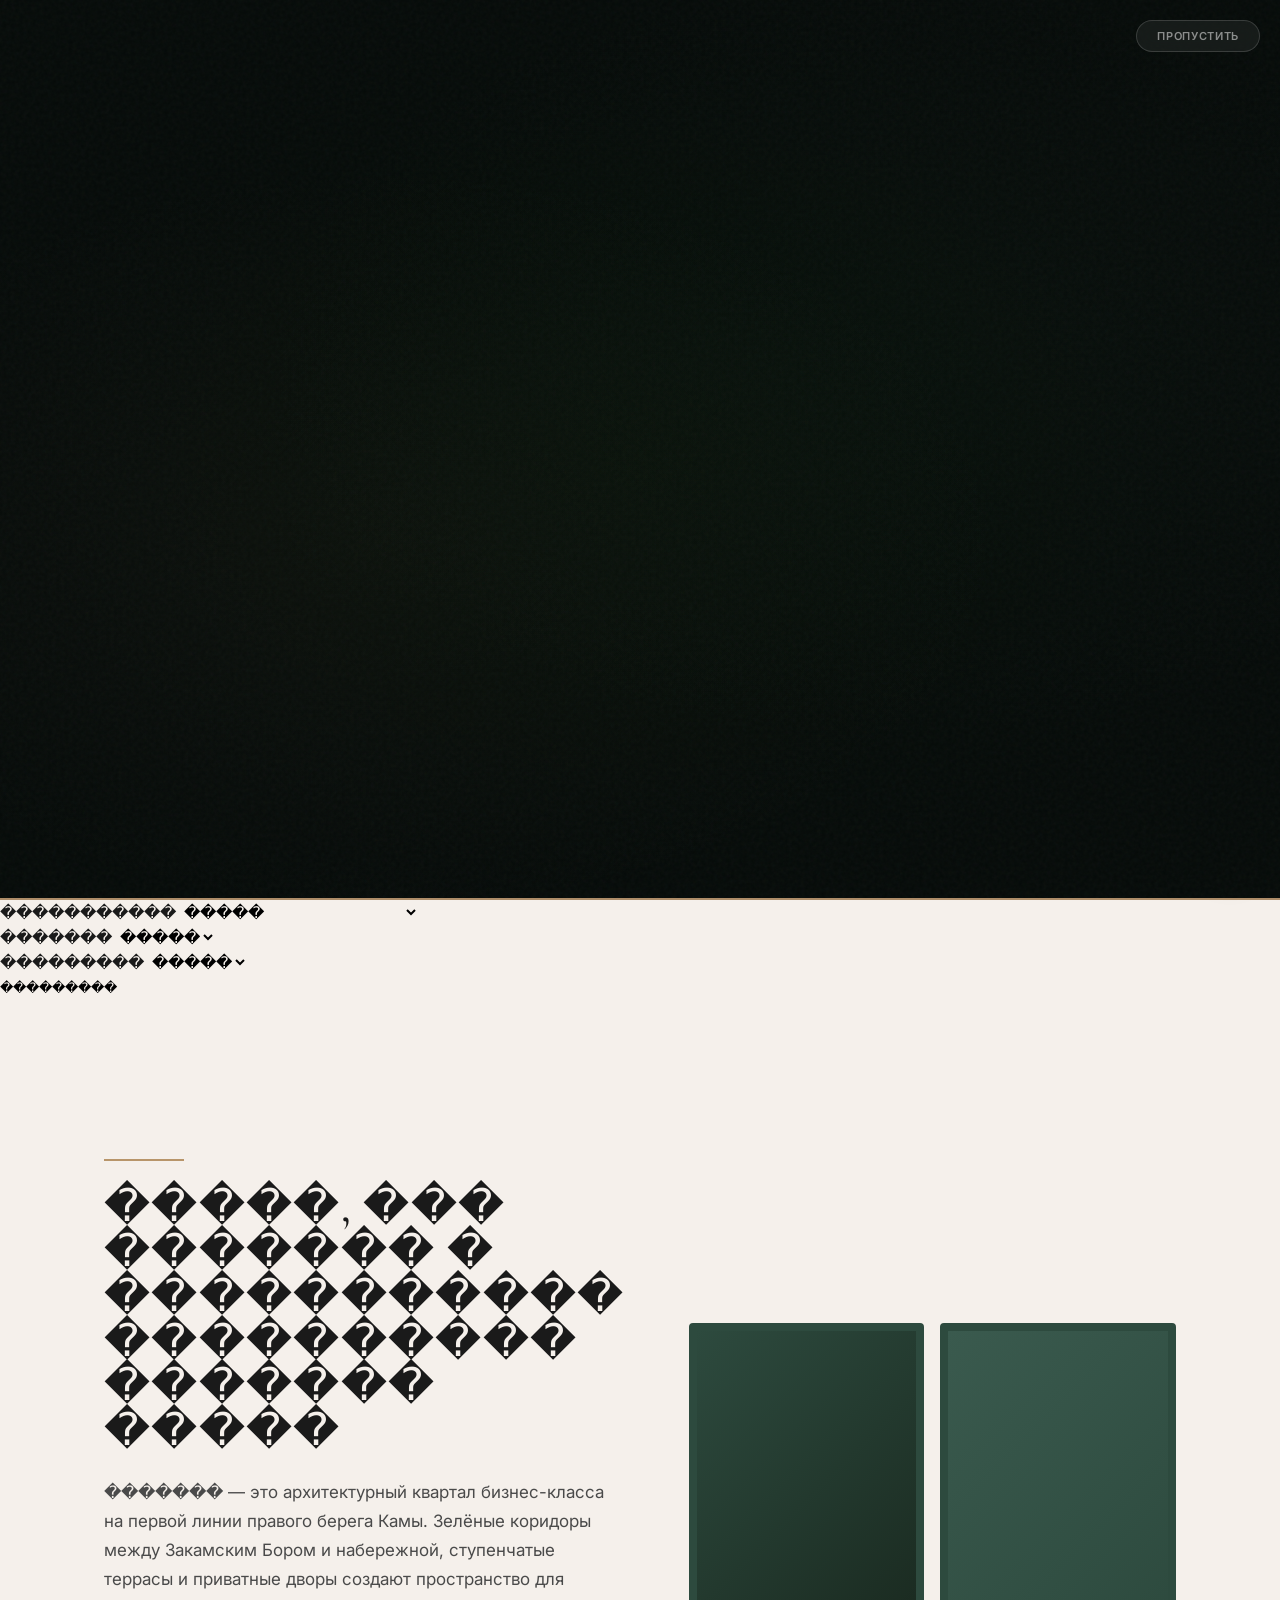
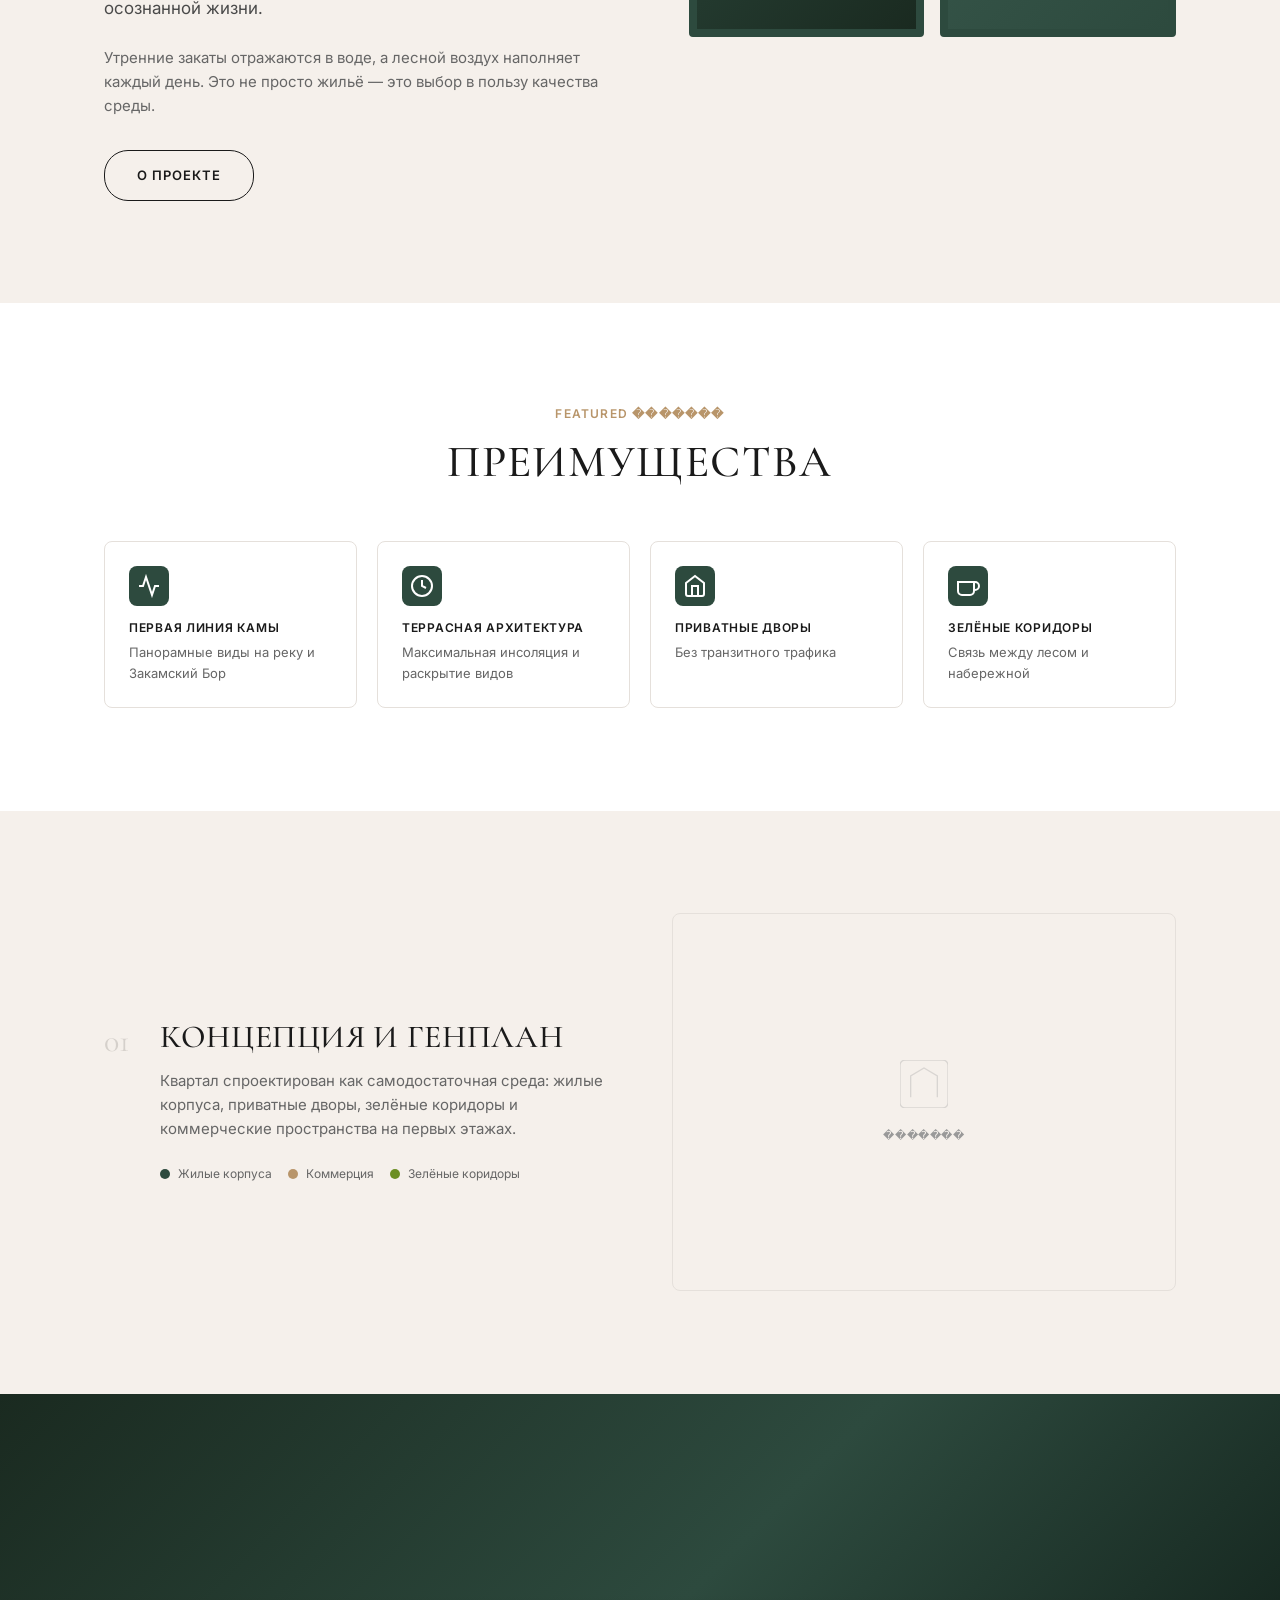
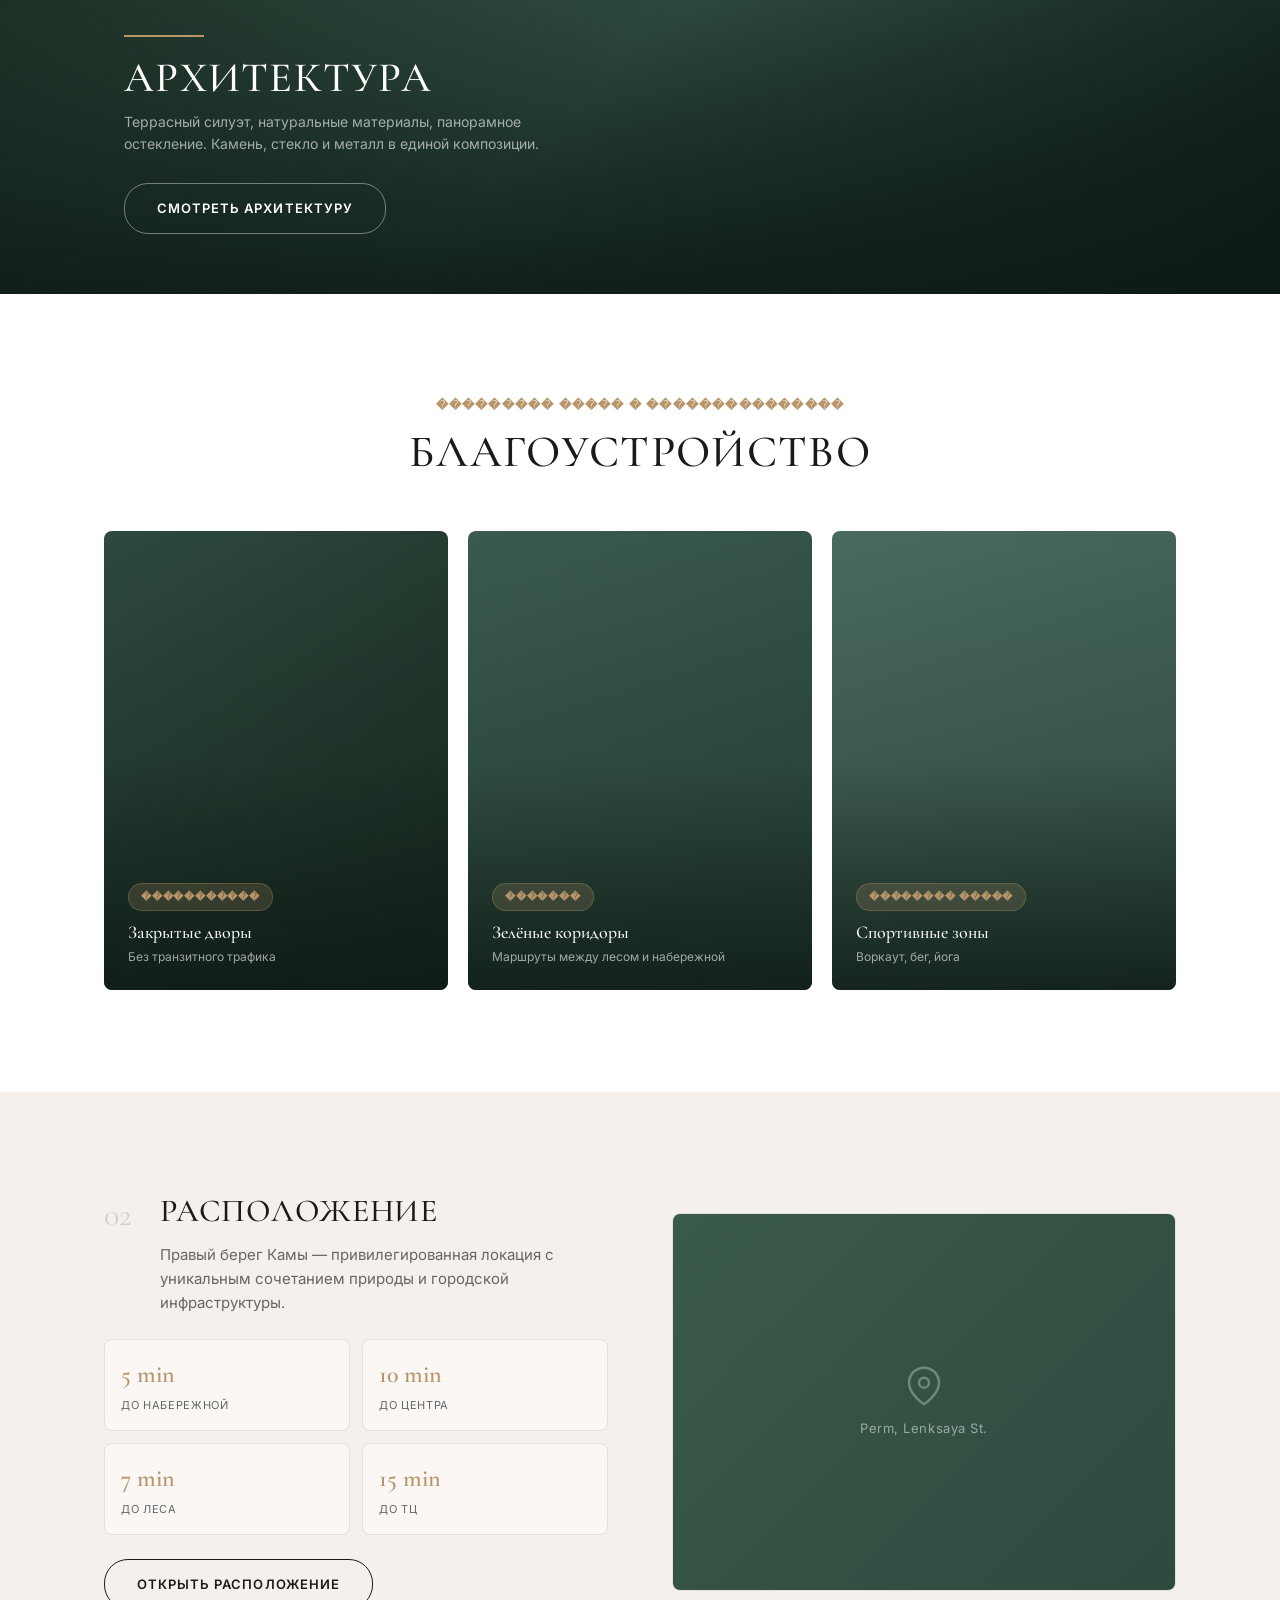
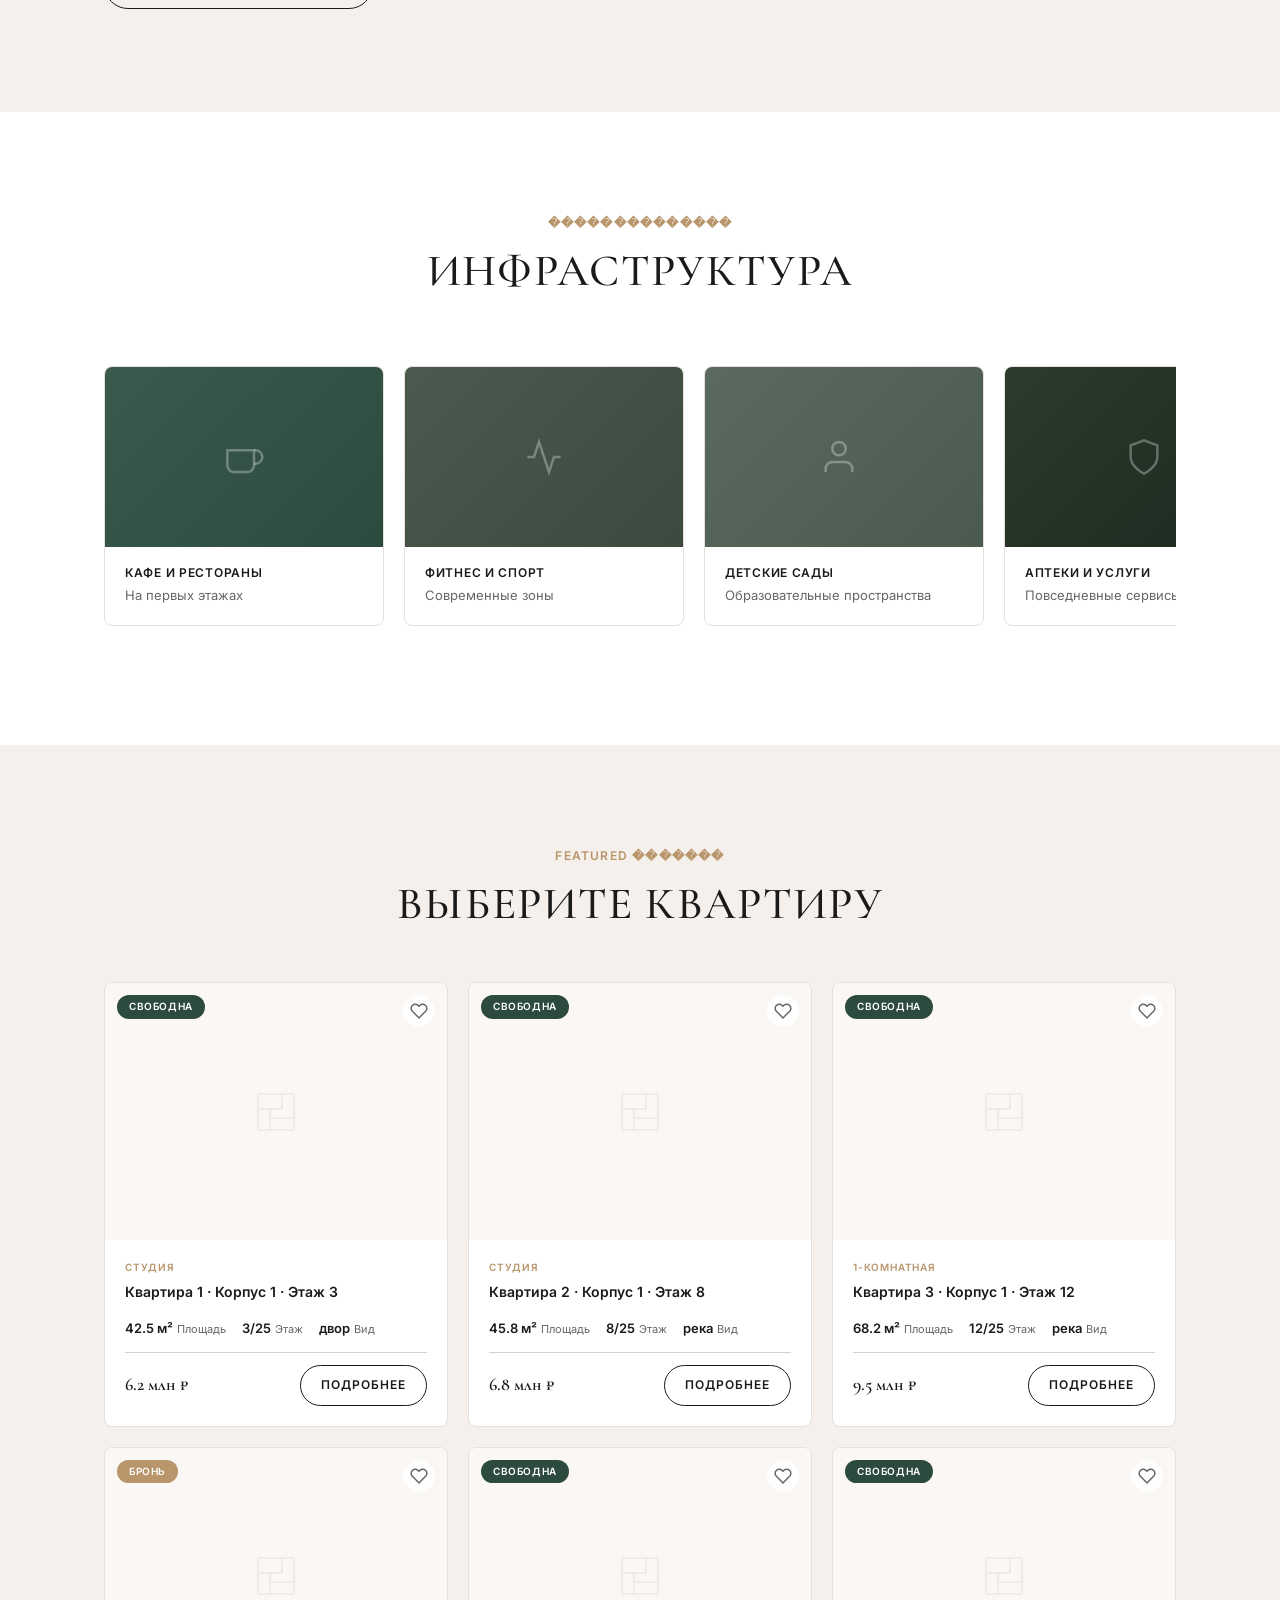
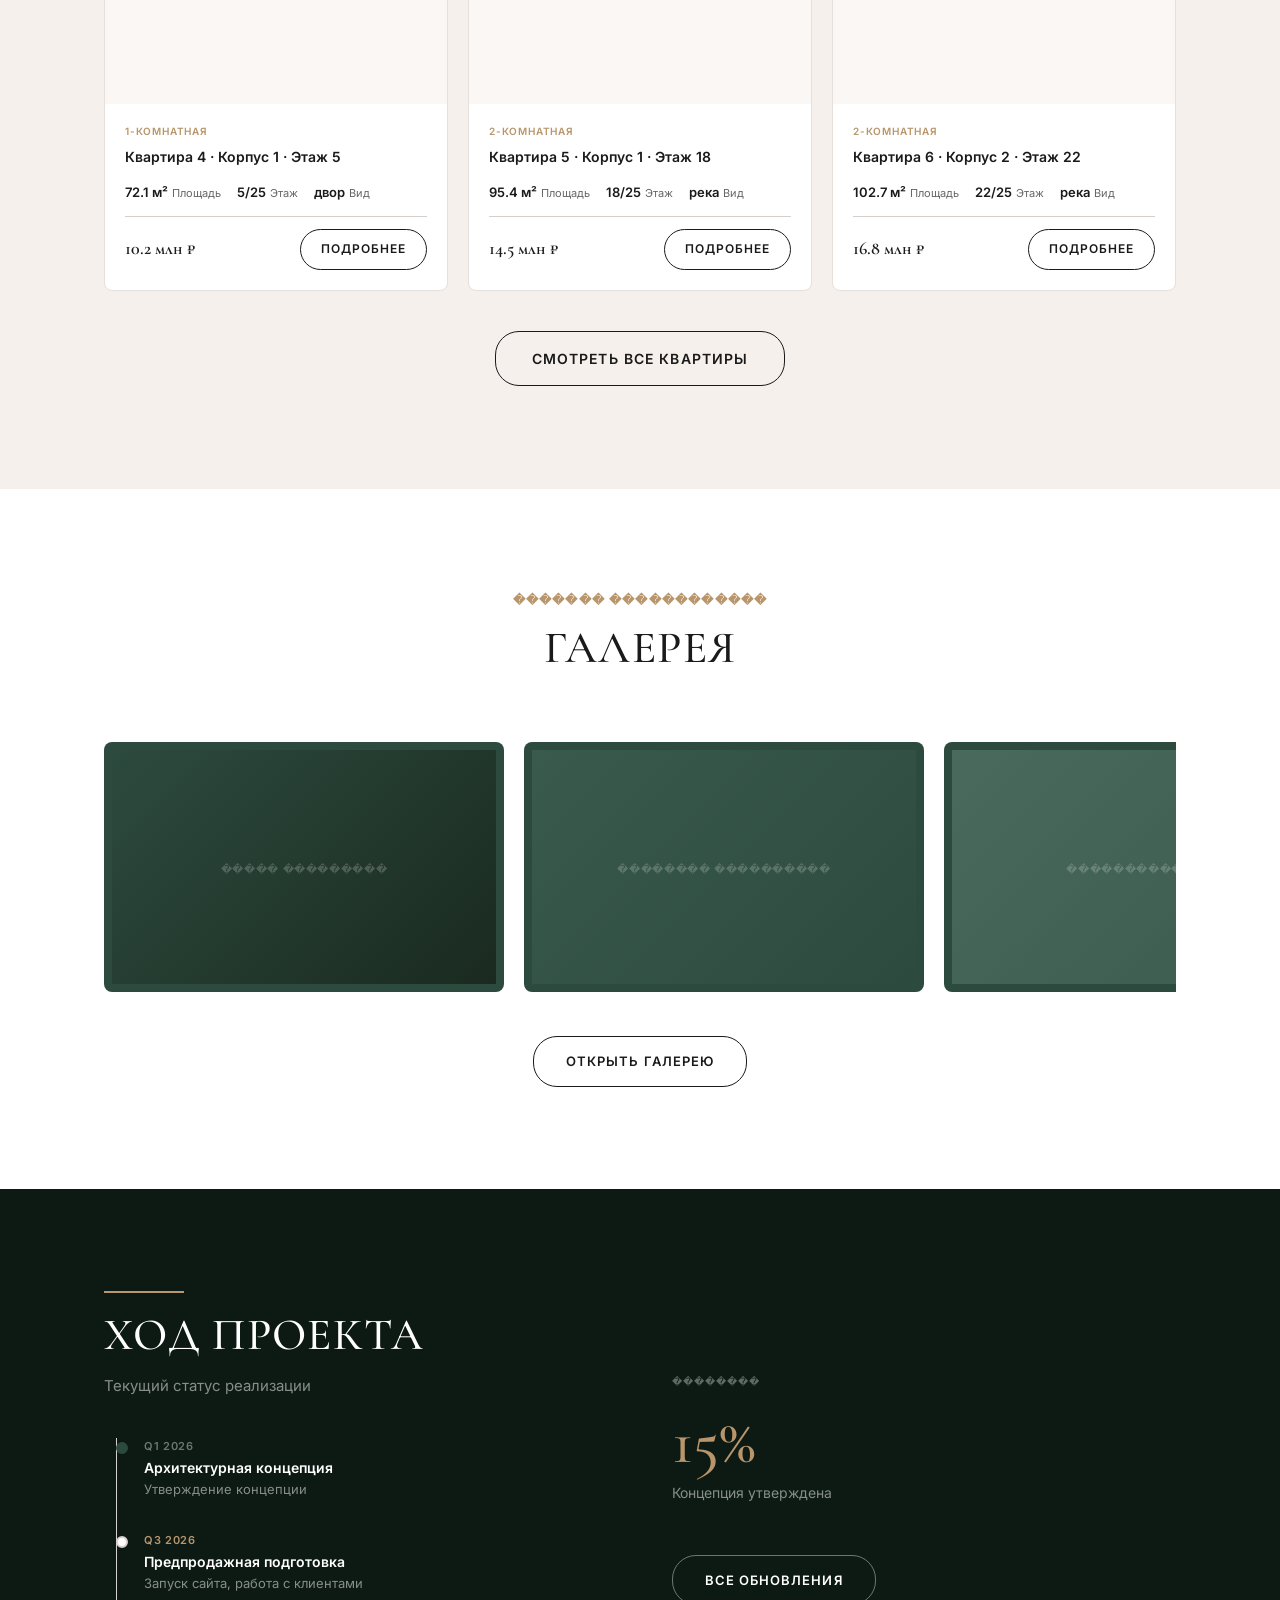
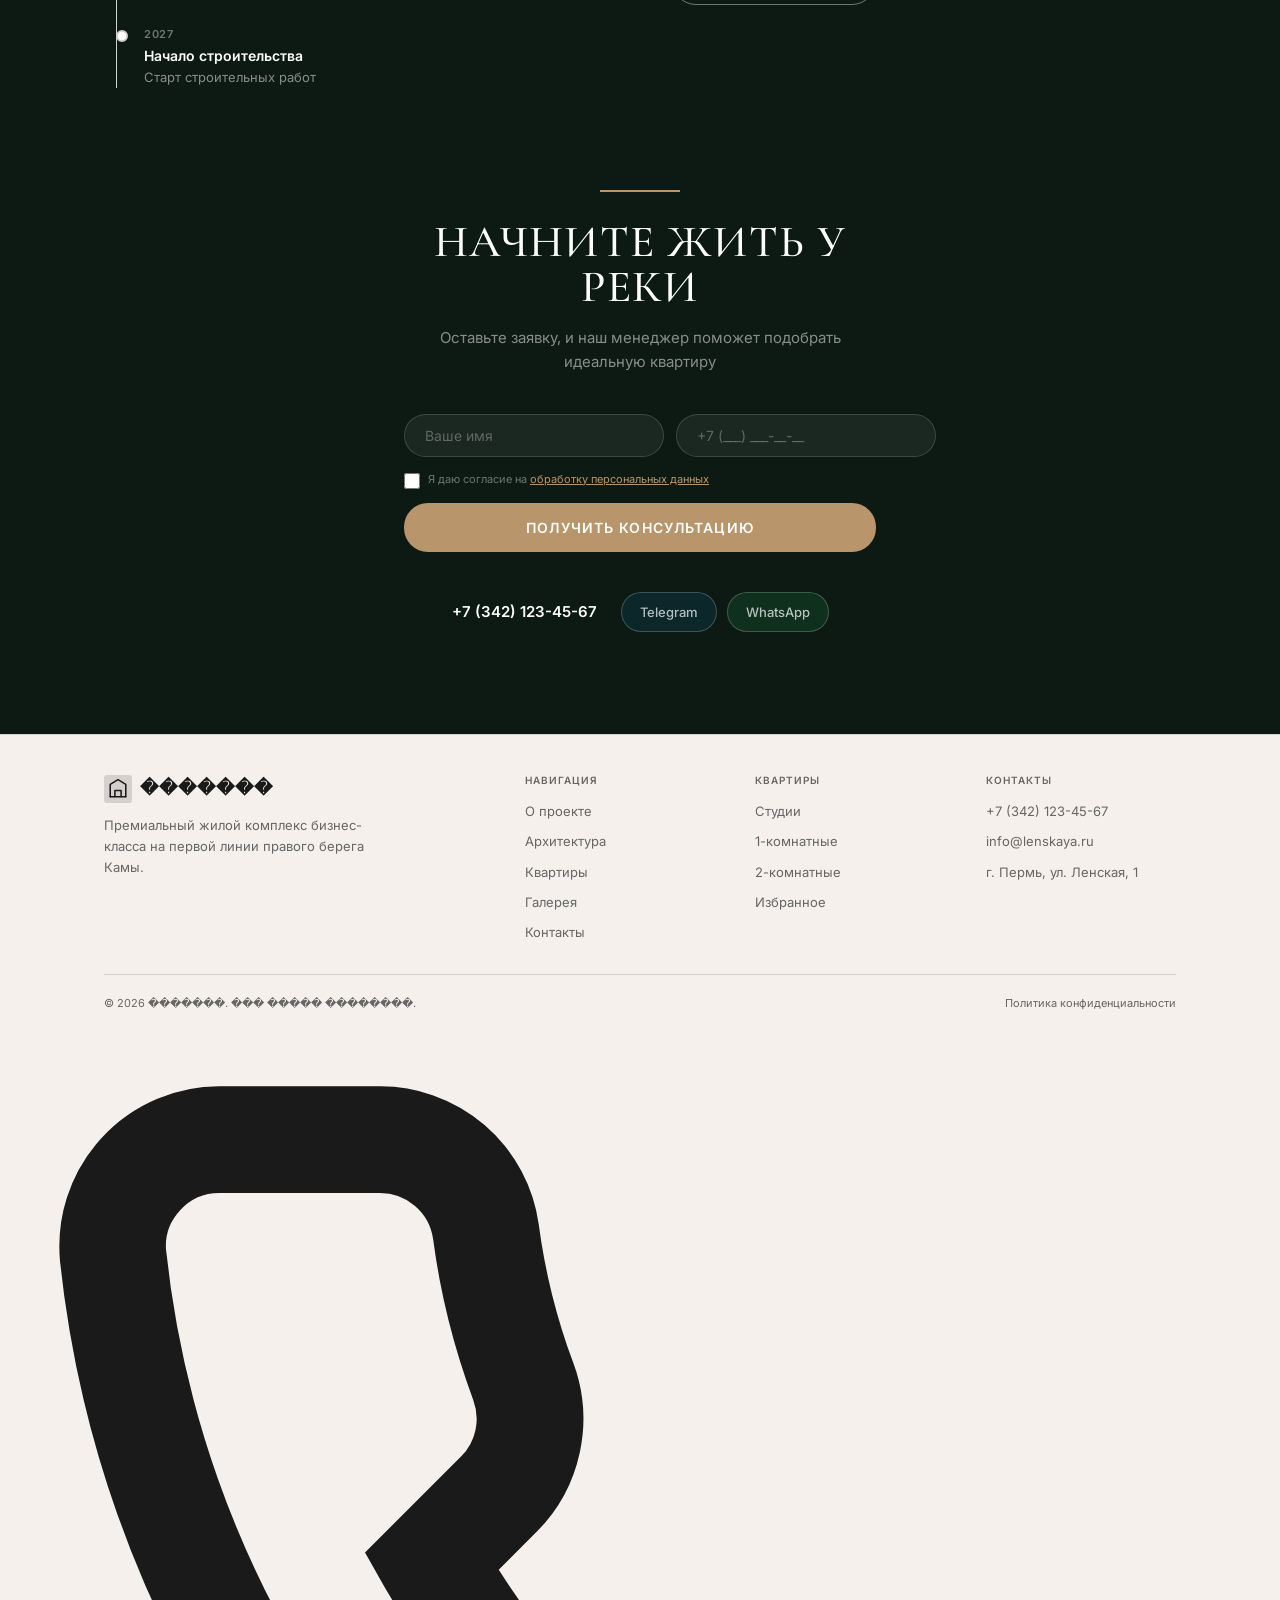
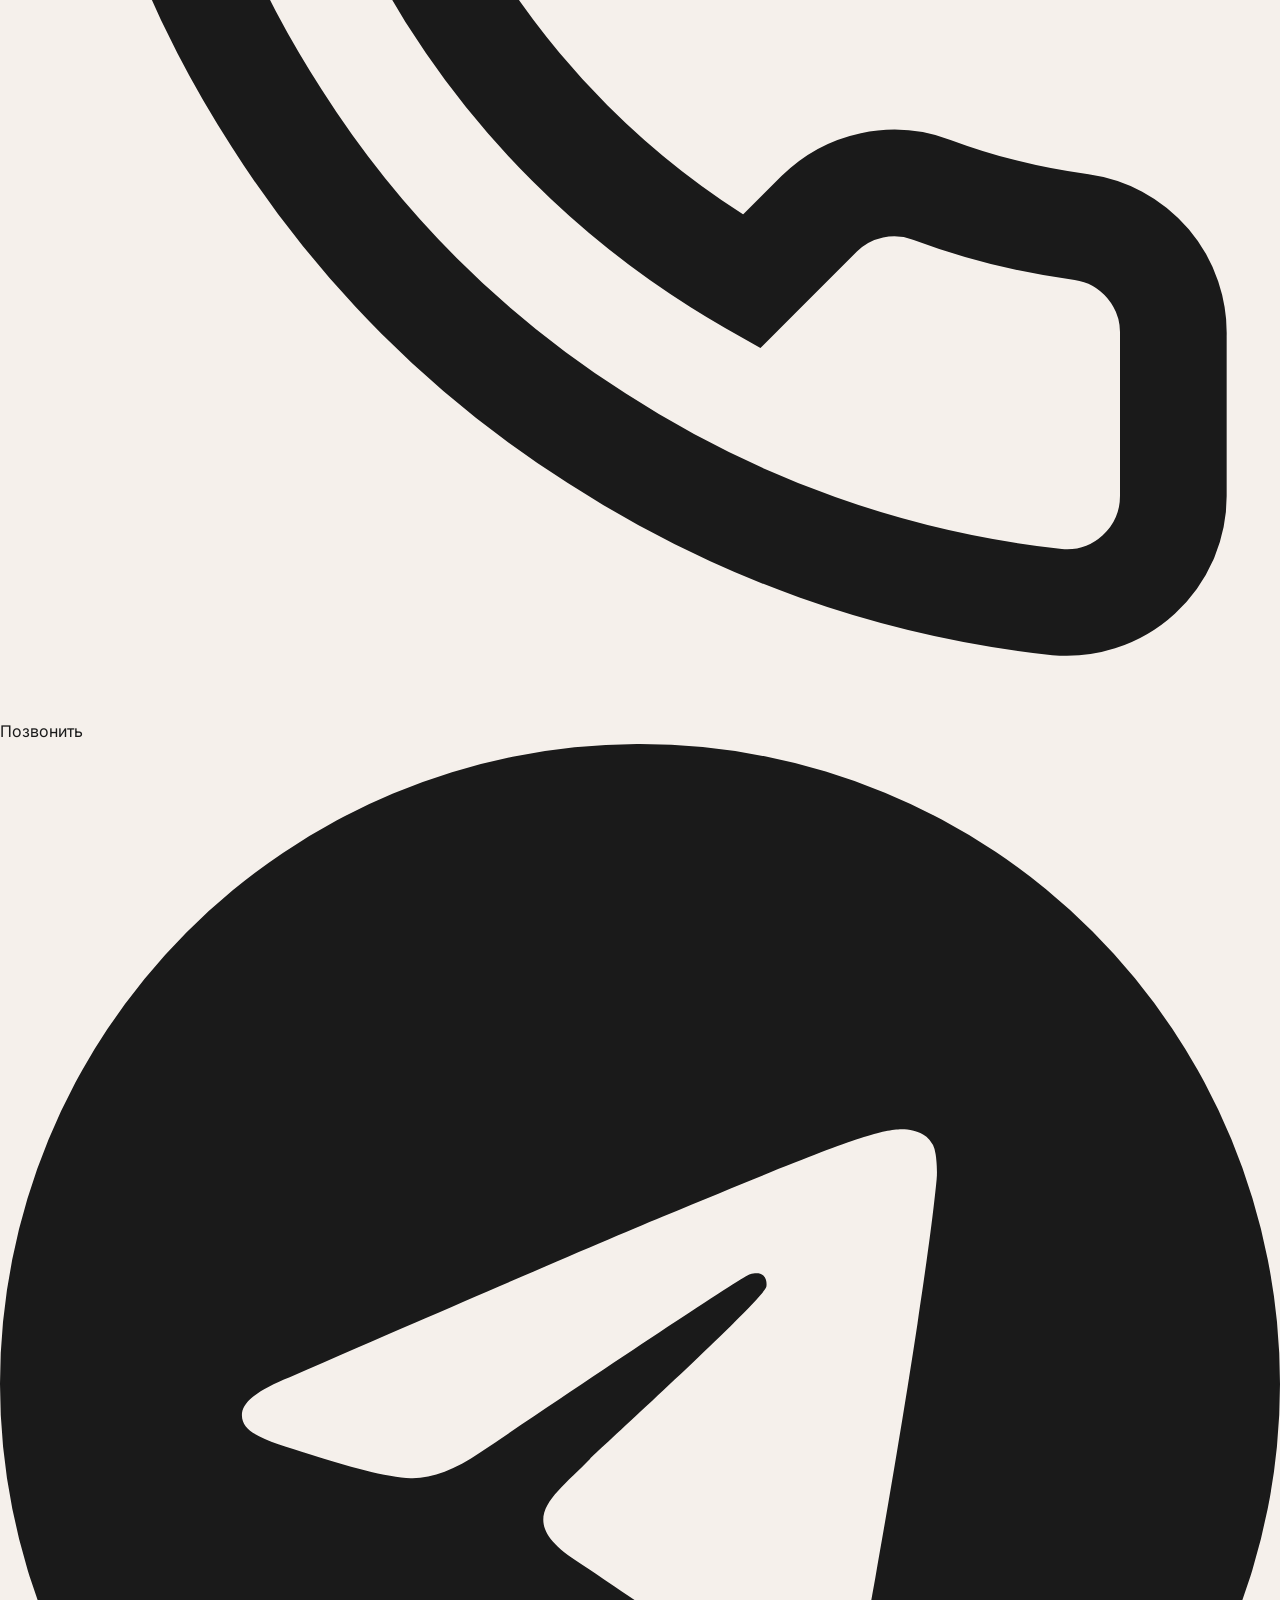
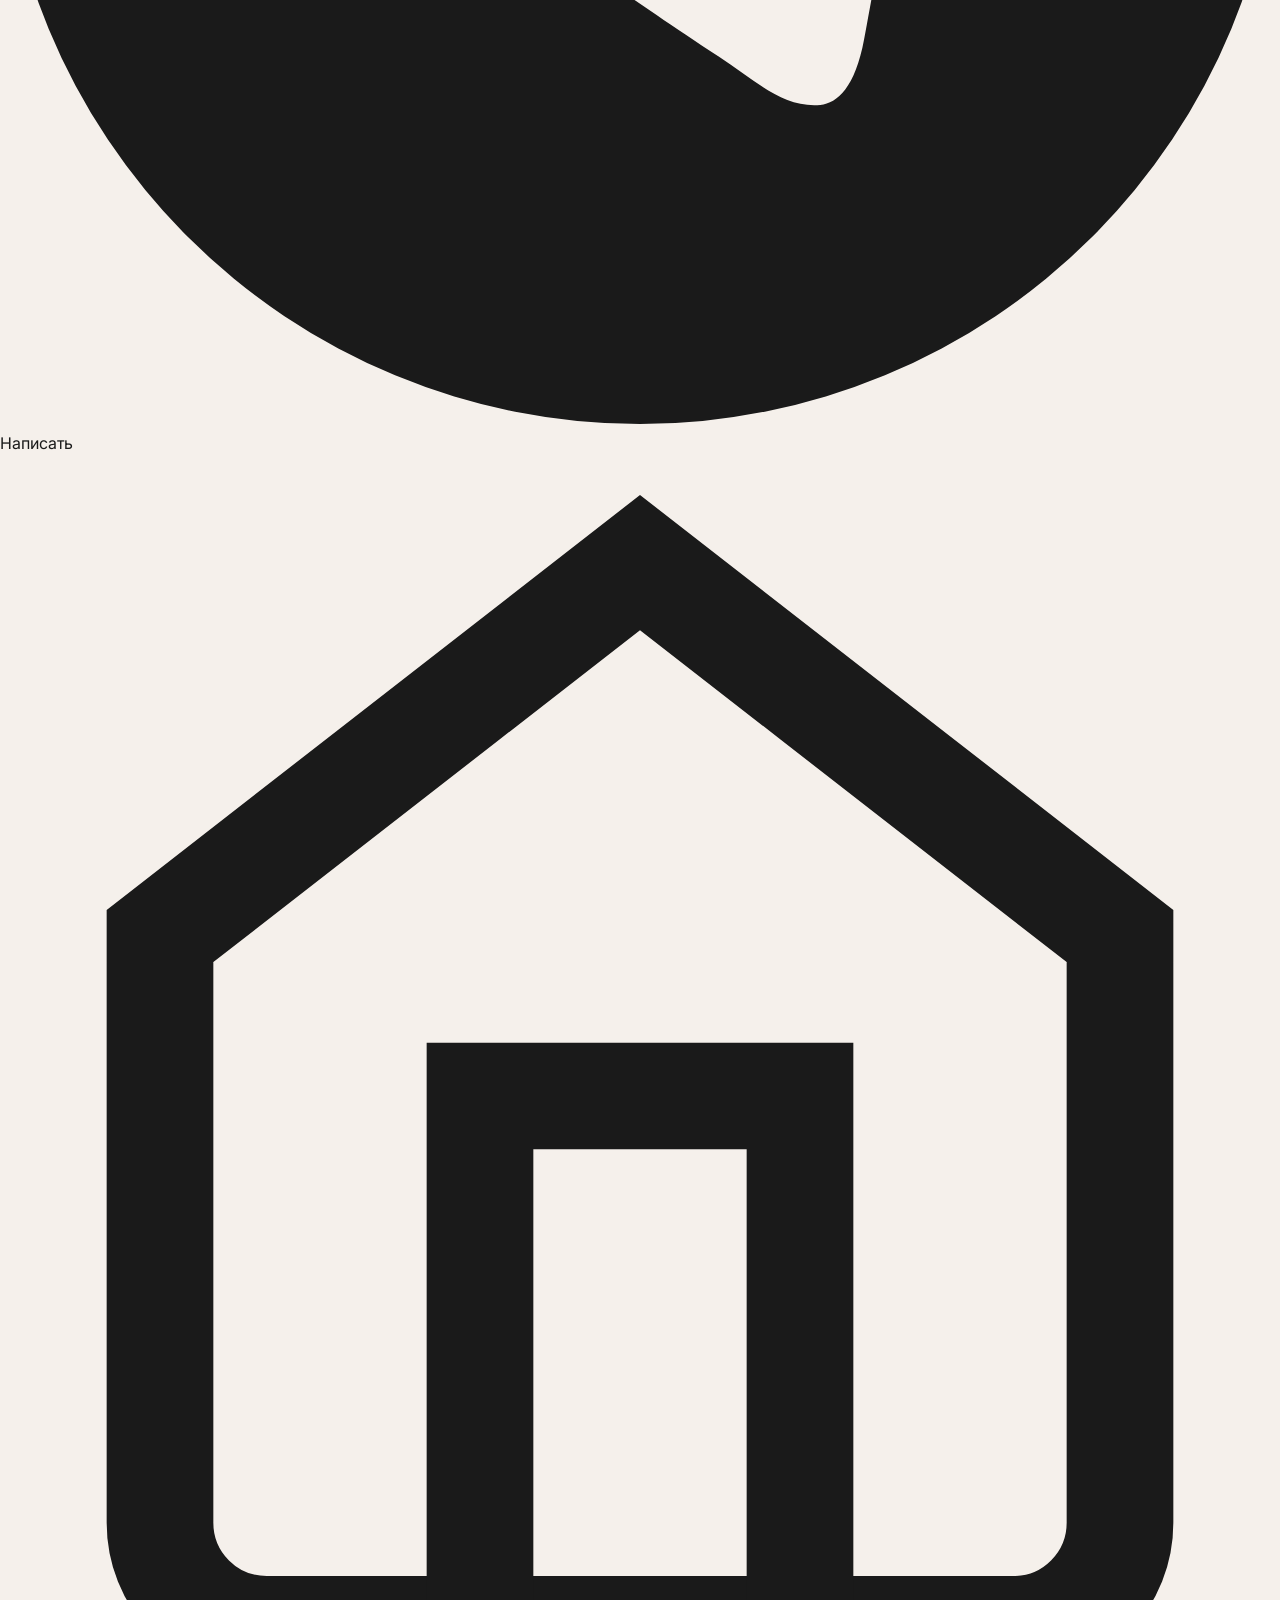
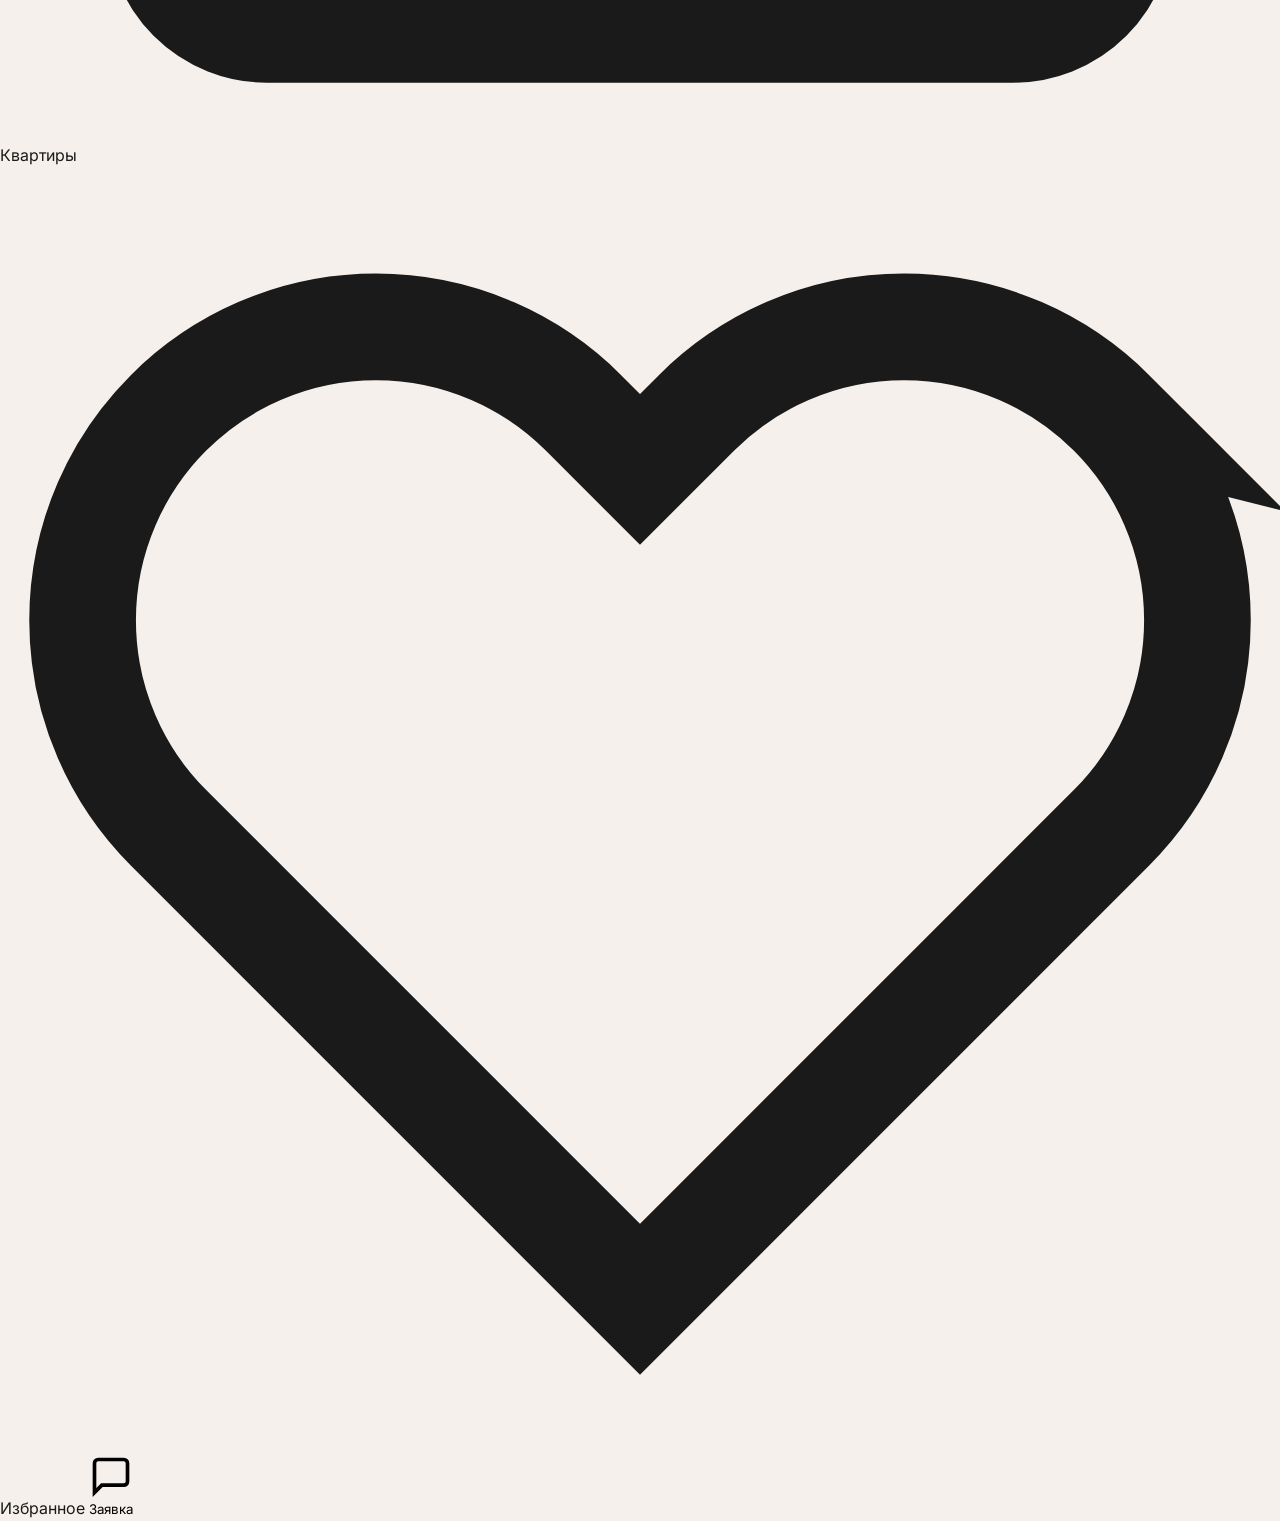
==== commit 449ca253: "Fix: all Russian text, alignment fixes, header cleanup - Removed all English text, everything in Rus" ====
--- a/index.html
+++ b/index.html
@@ -3,8 +3,8 @@
 <head>
   <meta charset="UTF-8">
   <meta name="viewport" content="width=device-width, initial-scale=1.0">
-  <title>Perm Residence — Архитектурный квартал на правом берегу Камы</title>
-  <meta name="description" content="Perm Residence — жилой комплекс бизнес-класса на первой линии правого берега Камы. Террасная архитектура, панорамные виды, приватные дворы.">
+  <title>������� — Архитектурный квартал на правом берегу Камы</title>
+  <meta name="description" content="������� — жилой комплекс бизнес-класса на первой линии правого берега Камы. Террасная архитектура, панорамные виды, приватные дворы.">
   <link rel="canonical" href="https://kidw3st.github.io/lenskaya/">
   <link rel="preconnect" href="https://fonts.googleapis.com">
   <link rel="preconnect" href="https://fonts.gstatic.com" crossorigin>
@@ -19,15 +19,15 @@
   <header class="header" id="header">
     <div class="header-inner">
       <div style="display: flex; align-items: center;">
-        <a href="index.html" class="header-logo">Perm Residence</a>
-        <span class="header-logo-sub">Business Class</span>
+        <a href="index.html" class="header-logo">�������</a>
+        <span class="header-logo-sub">������-�����</span>
       </div>
       <nav class="header-nav">
-        <a href="about.html">Residences</a>
-        <a href="architecture.html">Architecture</a>
-        <a href="location.html">Location</a>
-        <a href="apartments.html">Apartments</a>
-        <a href="gallery.html">Gallery</a>
+        <a href="about.html">� �������</a>
+        <a href="architecture.html">�����������</a>
+        <a href="location.html">������������</a>
+        <a href="apartments.html">��������</a>
+        <a href="gallery.html">�������</a>
       </nav>
       <div class="header-actions">
         <a href="tel:+73421234567" class="header-phone">+7 (342) 123-45-67</a>
@@ -35,7 +35,7 @@
           <svg width="20" height="20" viewBox="0 0 24 24" fill="none" stroke="currentColor" stroke-width="2"><path d="M20.84 4.61a5.5 5.5 0 0 0-7.78 0L12 5.67l-1.06-1.06a5.5 5.5 0 0 0-7.78 7.78l1.06 1.06L12 21.23l7.78-7.78 1.06-1.06a5.5 5.5 0 0 0 0-7.78z"/></svg>
           <span class="header-favorites-count">0</span>
         </a>
-        <button class="header-cta" data-modal="modal-consult">Consultation</button>
+        <button class="header-cta" data-modal="modal-consult">�������� ������������</button>
         <div class="burger" aria-label="Меню"><span></span><span></span><span></span></div>
       </div>
     </div>
@@ -68,86 +68,86 @@
     <div class="hero-content">
       <div class="hero-badge">
         <span class="hero-badge-dot"></span>
-        Business Class · Perm
+        ������-����� · Perm
       </div>
       <h1>Perm<br>Residence<span>Architectural waterfront district on the right bank of Kama River</span></h1>
       <p class="hero-subtitle">Террасная архитектура, панорамные виды на воду и Закамский Бор, приватные дворы — место, где природа и современный дизайн становятся образом жизни.</p>
       <div class="hero-location">
         <svg width="16" height="16" viewBox="0 0 24 24" fill="none" stroke="currentColor" stroke-width="2"><path d="M21 10c0 7-9 13-9 13s-9-6-9-13a9 9 0 0 1 18 0z"/><circle cx="12" cy="10" r="3"/></svg>
-        Right Bank Kama River, Perm
+        �. �����, ��. �������, ������ ����� �. ����
       </div>
       <div class="hero-ctas">
-        <a href="apartments.html" class="btn btn-green btn-lg">Choose Apartment</a>
-        <button class="btn btn-dark btn-lg" data-modal="modal-presentation">Get Presentation</button>
+        <a href="apartments.html" class="btn btn-green btn-lg">������� ��������</a>
+        <button class="btn btn-dark btn-lg" data-modal="modal-presentation">�������� �����������</button>
       </div>
       <div class="hero-stats">
         <div class="hero-stat">
           <div class="hero-stat-number">709</div>
-          <div class="hero-stat-label">Residences</div>
+          <div class="hero-stat-label">� �������</div>
         </div>
         <div class="hero-stat">
           <div class="hero-stat-number">25</div>
-          <div class="hero-stat-label">Floors</div>
+          <div class="hero-stat-label">������</div>
         </div>
         <div class="hero-stat">
           <div class="hero-stat-number">2</div>
-          <div class="hero-stat-label">Buildings</div>
+          <div class="hero-stat-label">�������</div>
         </div>
         <div class="hero-stat">
           <div class="hero-stat-number">1<sup style="font-size:0.35em">st</sup></div>
-          <div class="hero-stat-label">Kama Line</div>
-        </div>
-      </div>
-      <div class="progress-bar-container">
-        <div class="progress-bar-label">
-          <span>Project Status</span>
+          <div class="hero-stat-label">����� ����</div>
+        </div>
+      </div>
+      <div class="��������-bar-container">
+        <div class="��������-bar-label">
+          <span>������ �������</span>
           <span>Concept · 15%</span>
         </div>
-        <div class="progress-bar-track">
-          <div class="progress-bar-fill" style="width: 15%;"></div>
+        <div class="��������-bar-track">
+          <div class="��������-bar-fill" style="width: 15%;"></div>
         </div>
       </div>
     </div>
     <div class="hero-scroll">
-      <span>Explore</span>
+      <span>�������� ������</span>
       <div class="hero-scroll-line"></div>
     </div>
   </section>
 
-  <!-- Quick Search -->
-  <div class="hero-search">
-    <div class="hero-search-inner">
-      <div class="hero-search-group">
-        <label class="hero-search-label">Rooms</label>
-        <select class="hero-search-select" id="hero-rooms">
-          <option value="">Any</option>
-          <option value="1">Studio</option>
-          <option value="2">1 Bedroom</option>
-          <option value="3">2 Bedrooms</option>
-          <option value="4">3 Bedrooms</option>
+  <!-- Quick ��������� -->
+  <div class="hero-���������">
+    <div class="hero-���������-inner">
+      <div class="hero-���������-group">
+        <label class="hero-���������-label">�����������</label>
+        <select class="hero-���������-select" id="hero-�����������">
+          <option value="">�����</option>
+          <option value="1">������</option>
+          <option value="2">1-���������</option>
+          <option value="3">2 Bed�����������</option>
+          <option value="4">3 Bed�����������</option>
         </select>
       </div>
-      <div class="hero-search-group">
-        <label class="hero-search-label">Area</label>
-        <select class="hero-search-select">
-          <option value="">Any</option>
+      <div class="hero-���������-group">
+        <label class="hero-���������-label">�������</label>
+        <select class="hero-���������-select">
+          <option value="">�����</option>
           <option value="30-50">30–50 m²</option>
           <option value="50-70">50–70 m²</option>
           <option value="70-100">70–100 m²</option>
           <option value="100+">100+ m²</option>
         </select>
       </div>
-      <div class="hero-search-group">
-        <label class="hero-search-label">Price</label>
-        <select class="hero-search-select">
-          <option value="">Any</option>
+      <div class="hero-���������-group">
+        <label class="hero-���������-label">���������</label>
+        <select class="hero-���������-select">
+          <option value="">�����</option>
           <option value="5-7">5–7M ₽</option>
           <option value="7-10">7–10M ₽</option>
           <option value="10-15">10–15M ₽</option>
           <option value="15+">15M+ ₽</option>
         </select>
       </div>
-      <button class="hero-search-btn" onclick="window.location.href='apartments.html'">Search</button>
+      <button class="hero-���������-btn" onclick="window.location.href='apartments.html'">���������</button>
     </div>
   </div>
 
@@ -157,9 +157,9 @@
       <div class="two-col">
         <div class="animate-on-scroll">
           <div class="divider-bronze" style="margin-bottom: 24px;"></div>
-          <h2 style="margin-bottom: 24px;">The Art of Living in Perm</h2>
+          <h2 style="margin-bottom: 24px;">�����, ��� ������� � ����������� ���������� ������� �����</h2>
           <p style="font-size: 17px; line-height: 1.7; color: #4A4A4A; margin-bottom: 24px;">
-            Perm Residence — это архитектурный квартал бизнес-класса на первой линии правого берега Камы. Зелёные коридоры между Закамским Бором и набережной, ступенчатые террасы и приватные дворы создают пространство для осознанной жизни.
+            ������� — это архитектурный квартал бизнес-класса на первой линии правого берега Камы. Зелёные коридоры между Закамским Бором и набережной, ступенчатые террасы и приватные дворы создают пространство для осознанной жизни.
           </p>
           <p style="font-size: 15px; color: #666;">
             Утренние закаты отражаются в воде, а лесной воздух наполняет каждый день. Это не просто жильё — это выбор в пользу качества среды.
@@ -180,7 +180,7 @@
   <section class="section" style="background: #FFFFFF;">
     <div class="container">
       <div class="animate-on-scroll" style="text-align: center; margin-bottom: 56px;">
-        <div class="brow" style="margin-bottom: 16px;">Featured Residences</div>
+        <div class="brow" style="margin-bottom: 16px;">Featured �������</div>
         <h2 style="margin-bottom: 16px;">Преимущества</h2>
       </div>
       <div class="advantages-grid">
@@ -233,7 +233,7 @@
           <div style="background: #F5F0EB; border-radius: 8px; aspect-ratio: 4/3; display: flex; align-items: center; justify-content: center; border: 1px solid #E5E0DB;">
             <div style="text-align: center; color: #999;">
               <svg viewBox="0 0 36 36" fill="none" stroke="currentColor" stroke-width="1" style="width: 48px; height: 48px; margin-bottom: 12px; opacity: 0.3;"><rect width="36" height="36" rx="4"/><path d="M8 28V12L18 6L28 12V28"/></svg>
-              <div style="font-family: var(--f-sans); font-size: 11px; letter-spacing: 0.06em; text-transform: uppercase;">MASTERPLAN 01</div>
+              <div style="font-family: var(--f-sans); font-size: 11px; letter-spacing: 0.06em; text-transform: uppercase;">�������</div>
             </div>
           </div>
         </div>
@@ -260,14 +260,14 @@
   <section class="section" style="background: #FFFFFF;">
     <div class="container">
       <div class="animate-on-scroll" style="text-align: center; margin-bottom: 56px;">
-        <div class="brow" style="margin-bottom: 16px;">Private Courtyards & Landscaping</div>
+        <div class="brow" style="margin-bottom: 16px;">��������� ����� � ���������������</div>
         <h2 style="margin-bottom: 16px;">Благоустройство</h2>
       </div>
       <div class="landscaping-grid">
         <div class="landscaping-card animate-on-scroll">
           <div class="landscaping-card-bg" style="background: linear-gradient(135deg, #2D4A3E, #1A2A20); width: 100%; height: 100%;"></div>
           <div class="landscaping-card-overlay">
-            <div class="landscaping-card-tag">Privacy</div>
+            <div class="landscaping-card-tag">�����������</div>
             <h4>Закрытые дворы</h4>
             <p>Без транзитного трафика</p>
           </div>
@@ -275,7 +275,7 @@
         <div class="landscaping-card animate-on-scroll delay-1">
           <div class="landscaping-card-bg" style="background: linear-gradient(135deg, #3A5A4E, #2D4A3E); width: 100%; height: 100%;"></div>
           <div class="landscaping-card-overlay">
-            <div class="landscaping-card-tag">Nature</div>
+            <div class="landscaping-card-tag">�������</div>
             <h4>Зелёные коридоры</h4>
             <p>Маршруты между лесом и набережной</p>
           </div>
@@ -283,7 +283,7 @@
         <div class="landscaping-card animate-on-scroll delay-2">
           <div class="landscaping-card-bg" style="background: linear-gradient(135deg, #4A6A5E, #3A5A4E); width: 100%; height: 100%;"></div>
           <div class="landscaping-card-overlay">
-            <div class="landscaping-card-tag">Active</div>
+            <div class="landscaping-card-tag">�������� �����</div>
             <h4>Спортивные зоны</h4>
             <p>Воркаут, бег, йога</p>
           </div>
@@ -335,7 +335,7 @@
   <section class="section" style="background: #FFFFFF;">
     <div class="container">
       <div class="animate-on-scroll" style="text-align: center; margin-bottom: 56px;">
-        <div class="brow" style="margin-bottom: 16px;">Curated Amenities</div>
+        <div class="brow" style="margin-bottom: 16px;">��������������</div>
         <h2 style="margin-bottom: 16px;">Инфраструктура</h2>
       </div>
       <div class="horizontal-scroll">
@@ -363,7 +363,7 @@
   <section class="section">
     <div class="container">
       <div class="animate-on-scroll" style="text-align: center; margin-bottom: 56px;">
-        <div class="brow" style="margin-bottom: 16px;">Featured Residences</div>
+        <div class="brow" style="margin-bottom: 16px;">Featured �������</div>
         <h2 style="margin-bottom: 16px;">Выберите квартиру</h2>
       </div>
       <div class="apartments-grid" id="home-apartments-grid"></div>
@@ -377,23 +377,23 @@
   <section class="section" style="background: #FFFFFF;">
     <div class="container">
       <div class="animate-on-scroll" style="text-align: center; margin-bottom: 56px;">
-        <div class="brow" style="margin-bottom: 16px;">Visual Gallery</div>
+        <div class="brow" style="margin-bottom: 16px;">������� ������������</div>
         <h2 style="margin-bottom: 16px;">Галерея</h2>
       </div>
       <div class="horizontal-scroll">
         <div class="horizontal-scroll-item" style="width: 400px; aspect-ratio: 16/10; border-radius: 8px; overflow: hidden; flex-shrink: 0;">
           <div style="width: 100%; height: 100%; background: linear-gradient(135deg, #2D4A3E, #1A2A20); display: flex; align-items: center; justify-content: center; color: rgba(255,255,255,0.2); border: 8px solid #2D4A3E;">
-            <div style="text-align: center;"><span style="font-family: var(--f-sans); font-size: 11px; letter-spacing: 0.06em; text-transform: uppercase;">[HERO 01]</span></div>
+            <div style="text-align: center;"><span style="font-family: var(--f-sans); font-size: 11px; letter-spacing: 0.06em; text-transform: uppercase;">����� ���������</span></div>
           </div>
         </div>
         <div class="horizontal-scroll-item" style="width: 400px; aspect-ratio: 16/10; border-radius: 8px; overflow: hidden; flex-shrink: 0;">
           <div style="width: 100%; height: 100%; background: linear-gradient(135deg, #3A5A4E, #2D4A3E); display: flex; align-items: center; justify-content: center; color: rgba(255,255,255,0.2); border: 8px solid #2D4A3E;">
-            <div style="text-align: center;"><span style="font-family: var(--f-sans); font-size: 11px; letter-spacing: 0.06em; text-transform: uppercase;">[YARD 01]</span></div>
+            <div style="text-align: center;"><span style="font-family: var(--f-sans); font-size: 11px; letter-spacing: 0.06em; text-transform: uppercase;">�������� ����������</span></div>
           </div>
         </div>
         <div class="horizontal-scroll-item" style="width: 400px; aspect-ratio: 16/10; border-radius: 8px; overflow: hidden; flex-shrink: 0;">
           <div style="width: 100%; height: 100%; background: linear-gradient(135deg, #4A6A5E, #3A5A4E); display: flex; align-items: center; justify-content: center; color: rgba(255,255,255,0.2); border: 8px solid #2D4A3E;">
-            <div style="text-align: center;"><span style="font-family: var(--f-sans); font-size: 11px; letter-spacing: 0.06em; text-transform: uppercase;">[VIEW 01]</span></div>
+            <div style="text-align: center;"><span style="font-family: var(--f-sans); font-size: 11px; letter-spacing: 0.06em; text-transform: uppercase;">���������� ���</span></div>
           </div>
         </div>
       </div>
@@ -403,7 +403,7 @@
     </div>
   </section>
 
-  <!-- PROGRESS -->
+  <!-- �������� -->
   <section class="section" style="background: #0D1A14; color: white;">
     <div class="container">
       <div class="two-col">
@@ -417,7 +417,7 @@
               <div class="timeline-date" style="color: rgba(255,255,255,0.4);">Q1 2026</div>
               <div class="timeline-content"><h4 style="color: white;">Архитектурная концепция</h4><p style="color: rgba(255,255,255,0.5);">Утверждение концепции</p></div>
             </div>
-            <div class="timeline-item active">
+            <div class="timeline-item �������� �����">
               <div class="timeline-dot"></div>
               <div class="timeline-date" style="color: #B8956A;">Q3 2026</div>
               <div class="timeline-content"><h4 style="color: white;">Предпродажная подготовка</h4><p style="color: rgba(255,255,255,0.5);">Запуск сайта, работа с клиентами</p></div>
@@ -430,11 +430,11 @@
           </div>
         </div>
         <div class="animate-on-scroll delay-2" style="display: flex; flex-direction: column; justify-content: center;">
-          <div style="font-family: var(--f-sans); font-size: 10px; color: rgba(255,255,255,0.35); text-transform: uppercase; letter-spacing: 0.1em; margin-bottom: 20px;">Progress</div>
+          <div style="font-family: var(--f-sans); font-size: 10px; color: rgba(255,255,255,0.35); text-transform: uppercase; letter-spacing: 0.1em; margin-bottom: 20px;">��������</div>
           <div style="font-family: var(--f-serif); font-size: 64px; font-weight: 500; color: #B8956A; line-height: 1; margin-bottom: 8px;">15%</div>
           <div style="font-size: 14px; color: rgba(255,255,255,0.5); margin-bottom: 20px;">Концепция утверждена</div>
-          <div class="progress-bar-track" style="height: 3px;"><div class="progress-bar-fill" style="width: 15%;"></div></div>
-          <a href="progress.html" class="btn btn-dark" style="margin-top: 28px; width: fit-content;">Все обновления</a>
+          <div class="��������-bar-track" style="height: 3px;"><div class="��������-bar-fill" style="width: 15%;"></div></div>
+          <a href="��������.html" class="btn btn-dark" style="margin-top: 28px; width: fit-content;">Все обновления</a>
         </div>
       </div>
     </div>
@@ -475,7 +475,7 @@
     <div class="container">
       <div class="footer-grid">
         <div class="footer-brand">
-          <div class="footer-logo">Perm Residence</div>
+          <div class="footer-logo"><svg width="28" height="28" viewBox="0 0 36 36" fill="none"><rect width="36" height="36" rx="4" fill="currentColor" opacity="0.15"/><path d="M8 28V12L18 6L28 12V28" stroke="currentColor" stroke-width="2" stroke-linecap="round" stroke-linejoin="round"/><path d="M14 28V20H22V28" stroke="currentColor" stroke-width="2" stroke-linecap="round" stroke-linejoin="round"/><path d="M8 28H28" stroke="currentColor" stroke-width="2" stroke-linecap="round"/></svg> �������</div>
           <p>Премиальный жилой комплекс бизнес-класса на первой линии правого берега Камы.</p>
         </div>
         <div>
@@ -491,9 +491,9 @@
         <div>
           <h5>Квартиры</h5>
           <div class="footer-links">
-            <a href="apartments.html?rooms=1">Студии</a>
-            <a href="apartments.html?rooms=2">1-комнатные</a>
-            <a href="apartments.html?rooms=3">2-комнатные</a>
+            <a href="apartments.html?�����������=1">Студии</a>
+            <a href="apartments.html?�����������=2">1-комнатные</a>
+            <a href="apartments.html?�����������=3">2-комнатные</a>
             <a href="favorites.html">Избранное</a>
           </div>
         </div>
@@ -507,7 +507,7 @@
         </div>
       </div>
       <div class="footer-bottom">
-        <p>© 2026 PERM RESIDENCE. ALL RIGHTS RESERVED.</p>
+        <p>© 2026 �������. ��� ����� ��������.</p>
         <div class="footer-legal">
           <a href="legal.html">Политика конфиденциальности</a>
         </div>
--- a/css/styles.css
+++ b/css/styles.css
@@ -281,7 +281,14 @@
   90% { opacity: 1; }
   50% { transform: translateY(-60px) translateX(15px); }
 }
-.hero-content { position: relative; z-index: 10; text-align: center; padding: 32px; max-width: 900px; }
+.hero-content {
+  position: relative;
+  z-index: 10;
+  text-align: center;
+  padding: 32px;
+  max-width: 900px;
+  margin: 0 auto;
+}
 .hero-badge {
   display: inline-flex;
   align-items: center;
@@ -336,7 +343,13 @@
   text-transform: uppercase;
   margin-bottom: 40px;
 }
-.hero-ctas { display: flex; gap: 16px; justify-content: center; flex-wrap: wrap; }
+.hero-ctas {
+  display: flex;
+  gap: 16px;
+  justify-content: center;
+  flex-wrap: wrap;
+  margin-bottom: 16px;
+}
 .hero-scroll {
   position: absolute;
   bottom: 32px;
@@ -362,7 +375,15 @@
 }
 
 /* --- Stats --- */
-.hero-stats { display: flex; gap: 40px; margin-top: 48px; padding-top: 24px; border-top: 1px solid rgba(255,255,255,0.1); justify-content: center; }
+.hero-stats {
+  display: flex;
+  gap: 40px;
+  margin-top: 48px;
+  padding-top: 24px;
+  border-top: 1px solid rgba(255,255,255,0.1);
+  justify-content: center;
+  flex-wrap: wrap;
+}
 .hero-stat { text-align: center; }
 .hero-stat-number { font-family: var(--f-serif); font-size: clamp(28px, 4vw, 42px); font-weight: 500; color: var(--c-bronze); line-height: 1; margin-bottom: 6px; }
 .hero-stat-label { font-family: var(--f-sans); font-size: 10px; color: rgba(255,255,255,0.4); text-transform: uppercase; letter-spacing: 0.1em; }
@@ -416,7 +437,12 @@
 .hero-search-btn:hover { background: #3A5A4E; }
 
 /* --- Two Column --- */
-.two-col { display: grid; grid-template-columns: 1fr 1fr; gap: 64px; align-items: center; }
+.two-col {
+  display: grid;
+  grid-template-columns: 1fr 1fr;
+  gap: 64px;
+  align-items: center;
+}
 
 /* --- Premium Quote --- */
 .premium-quote {
@@ -431,7 +457,12 @@
 }
 
 /* --- Advantage Cards --- */
-.advantages-grid { display: grid; grid-template-columns: repeat(4, 1fr); gap: 20px; }
+.advantages-grid {
+  display: grid;
+  grid-template-columns: repeat(4, 1fr);
+  gap: 20px;
+  align-items: stretch;
+}
 .advantage-card {
   background: var(--c-white);
   border-radius: 8px;
@@ -537,7 +568,12 @@
 .infra-card-body p { font-size: 13px; }
 
 /* --- Apartment Card --- */
-.apartments-grid { display: grid; grid-template-columns: repeat(3, 1fr); gap: 20px; }
+.apartments-grid {
+  display: grid;
+  grid-template-columns: repeat(3, 1fr);
+  gap: 20px;
+  align-items: stretch;
+}
 .apartment-card {
   background: var(--c-white);
   border-radius: 8px;
@@ -724,14 +760,28 @@
 
 /* --- Footer (light per mockups) --- */
 .footer { background: var(--c-bg); color: var(--c-text); padding: 40px 0 20px; border-top: 1px solid var(--c-border); }
-.footer-grid { display: grid; grid-template-columns: 2fr 1fr 1fr 1fr; gap: 40px; margin-bottom: 32px; }
+.footer-grid {
+  display: grid;
+  grid-template-columns: 2fr 1fr 1fr 1fr;
+  gap: 40px;
+  margin-bottom: 32px;
+  align-items: start;
+}
 .footer-brand p { color: var(--c-text-2); font-size: 13px; margin-top: 12px; max-width: 280px; }
 .footer-logo { font-family: var(--f-serif); font-size: 18px; font-weight: 600; letter-spacing: 0.06em; text-transform: uppercase; color: var(--c-text); margin-bottom: 8px; display: flex; align-items: center; gap: 8px; }
 .footer h5 { font-family: var(--f-sans); font-size: 10px; font-weight: 600; text-transform: uppercase; letter-spacing: 0.1em; color: var(--c-text-2); margin-bottom: 16px; }
 .footer-links { display: flex; flex-direction: column; gap: 10px; }
 .footer-links a { font-family: var(--f-sans); font-size: 13px; color: var(--c-text-2); transition: color 0.2s; }
 .footer-links a:hover { color: var(--c-bronze); }
-.footer-bottom { display: flex; justify-content: space-between; align-items: center; flex-wrap: wrap; gap: 12px; }
+.footer-bottom {
+  display: flex;
+  justify-content: space-between;
+  align-items: center;
+  flex-wrap: wrap;
+  gap: 12px;
+  padding-top: 20px;
+  border-top: 1px solid var(--c-border);
+}
 .footer-bottom p { font-family: var(--f-sans); font-size: 11px; color: var(--c-text-2); }
 .footer-legal { display: flex; gap: 20px; }
 .footer-legal a { font-family: var(--f-sans); font-size: 11px; color: var(--c-text-2); }
@@ -824,20 +874,49 @@
 
 /* --- Responsive --- */
 @media (max-width: 1200px) {
-  .apartments-grid { grid-template-columns: repeat(2, 1fr); }
-  .advantages-grid { grid-template-columns: repeat(2, 1fr); }
-  .footer-grid { grid-template-columns: 1fr 1fr; gap: 28px; }
+  .apartments-grid {
+  display: grid;
+  grid-template-columns: repeat(3, 1fr);
+  gap: 20px;
+  align-items: stretch;
+}
+  .advantages-grid {
+  display: grid;
+  grid-template-columns: repeat(4, 1fr);
+  gap: 20px;
+  align-items: stretch;
+}
+  .footer-grid {
+  display: grid;
+  grid-template-columns: 2fr 1fr 1fr 1fr;
+  gap: 40px;
+  margin-bottom: 32px;
+  align-items: start;
+}
 }
 @media (max-width: 1024px) {
   .header-nav { display: none; }
   .header-cta { display: none; }
   .header-logo-sub { display: none; }
   .burger { display: flex; }
-  .two-col { grid-template-columns: 1fr; gap: 40px; }
+  .two-col {
+  display: grid;
+  grid-template-columns: 1fr 1fr;
+  gap: 64px;
+  align-items: center;
+}
   .contact-grid { grid-template-columns: 1fr; }
   .detail-grid { grid-template-columns: 1fr; }
   .arch-asymmetric, .arch-asymmetric-reverse { grid-template-columns: 1fr; }
-  .hero-stats { flex-wrap: wrap; gap: 24px; }
+  .hero-stats {
+  display: flex;
+  gap: 40px;
+  margin-top: 48px;
+  padding-top: 24px;
+  border-top: 1px solid rgba(255,255,255,0.1);
+  justify-content: center;
+  flex-wrap: wrap;
+}
   .hero-search { position: relative; bottom: auto; left: auto; transform: none; margin-top: 40px; }
   .hero-search-inner { flex-direction: column; align-items: stretch; }
   .gallery-grid { grid-template-columns: repeat(2, 1fr); }
@@ -846,17 +925,47 @@
 }
 @media (max-width: 768px) {
   :root { --header-h: 64px; }
-  .apartments-grid { grid-template-columns: 1fr; }
-  .advantages-grid { grid-template-columns: 1fr; }
+  .apartments-grid {
+  display: grid;
+  grid-template-columns: repeat(3, 1fr);
+  gap: 20px;
+  align-items: stretch;
+}
+  .advantages-grid {
+  display: grid;
+  grid-template-columns: repeat(4, 1fr);
+  gap: 20px;
+  align-items: stretch;
+}
   .gallery-grid { grid-template-columns: 1fr; }
   .gallery-item.large { grid-column: auto; }
   .landscaping-grid { grid-template-columns: 1fr; }
-  .hero-ctas { flex-direction: column; align-items: center; }
+  .hero-ctas {
+  display: flex;
+  gap: 16px;
+  justify-content: center;
+  flex-wrap: wrap;
+  margin-bottom: 16px;
+}
   .hero-ctas .btn { width: 100%; max-width: 280px; justify-content: center; }
   .catalog-filters { flex-direction: column; }
   .filter-group { min-width: 100%; }
-  .footer-grid { grid-template-columns: 1fr; }
-  .footer-bottom { flex-direction: column; text-align: center; }
+  .footer-grid {
+  display: grid;
+  grid-template-columns: 2fr 1fr 1fr 1fr;
+  gap: 40px;
+  margin-bottom: 32px;
+  align-items: start;
+}
+  .footer-bottom {
+  display: flex;
+  justify-content: space-between;
+  align-items: center;
+  flex-wrap: wrap;
+  gap: 12px;
+  padding-top: 20px;
+  border-top: 1px solid var(--c-border);
+}
   .footer-legal { justify-content: center; }
   .contact-messengers { flex-direction: column; }
   .detail-specs { grid-template-columns: 1fr; }
@@ -866,7 +975,15 @@
 @media (max-width: 480px) {
   .container { padding: 0 16px; }
   .hero h1 { font-size: 36px; }
-  .hero-stats { gap: 20px; }
+  .hero-stats {
+  display: flex;
+  gap: 40px;
+  margin-top: 48px;
+  padding-top: 24px;
+  border-top: 1px solid rgba(255,255,255,0.1);
+  justify-content: center;
+  flex-wrap: wrap;
+}
   .hero-stat-number { font-size: 28px; }
 }
 @media print {
